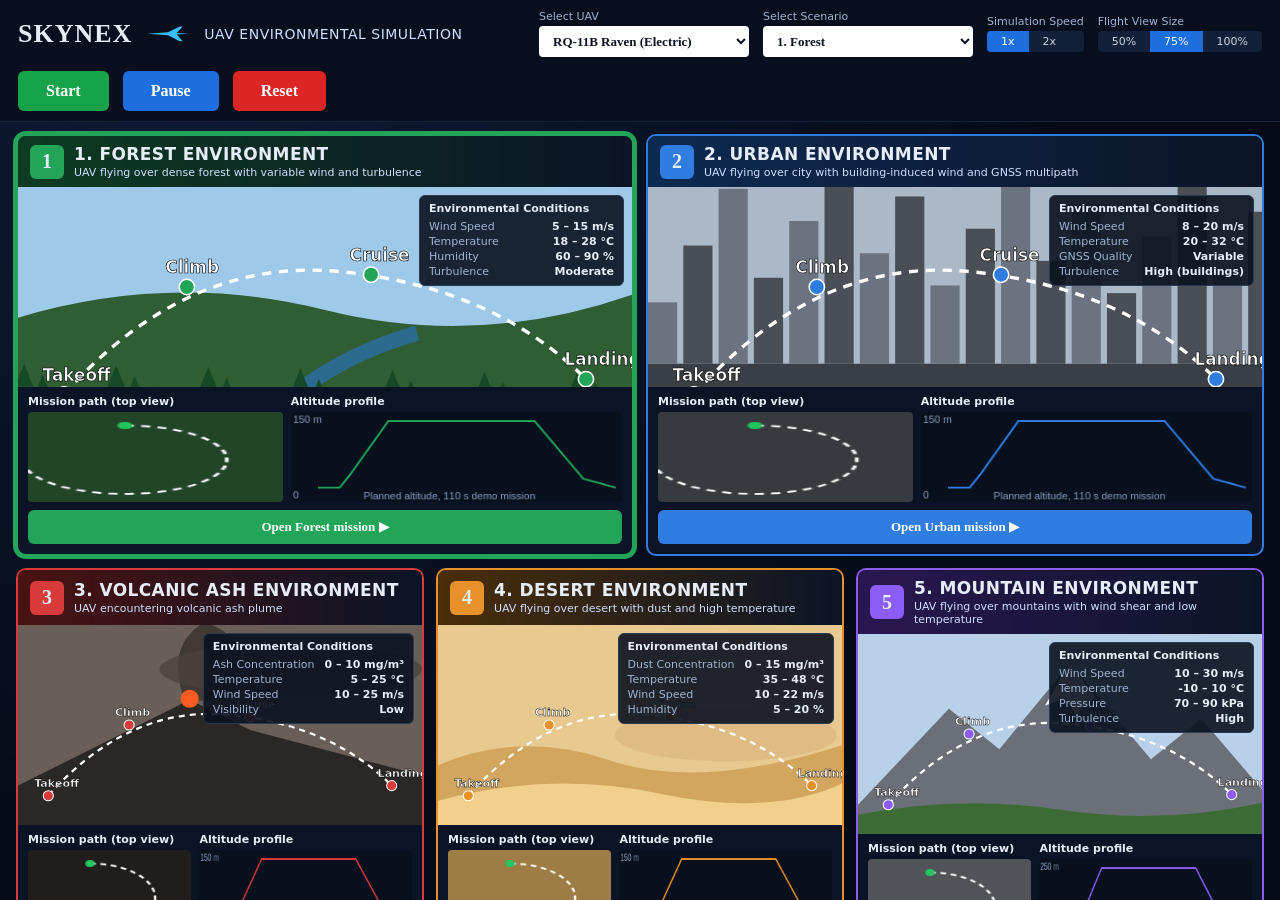
==== skynex-simulator-flightview.html @ a00cd4c3 "Add the SKYNEX UAV simulator with an offline single-file build Ship the app as a proper project (htm" ====
<!DOCTYPE html>
<html lang="en"><head><meta charset="utf-8"><title>SKYNEX 3D Simulator</title>
<meta name="viewport" content="width=device-width,initial-scale=1">
<style>
html,body{margin:0;height:100%;background:#050b17;overflow:hidden;font:12px 'Segoe UI',system-ui,sans-serif;color:#e6edf7}
canvas{display:block}
.ok{color:#4ade80}.st{color:#fbbf24}.off{color:#f87171}.scrub{cursor:ew-resize;border-bottom:1px dashed #7fd1ff;color:#fff;padding:0 2px}
.box{position:fixed;background:#0b1220f2;border:1px solid #2a3a55;border-radius:10px;padding:10px 12px;z-index:30;user-select:none}
#ctl{right:12px;top:64px;width:290px;display:none;gap:6px;align-content:start;max-height:calc(100vh - 76px);overflow:auto}#ctl.open{display:grid}
#ctl input,#ctl select,#ctl button{background:#13203a;color:#e6edf7;border:1px solid #2a3a55;border-radius:6px;padding:6px;font:inherit}
#ctl button{cursor:pointer}#ctl button.on{background:#0e7490}
.row{display:grid;grid-template-columns:1fr 1fr;gap:6px}
#man{right:314px;top:64px;width:250px;max-height:calc(100vh - 76px);overflow:auto;display:none}#man label{display:flex;justify-content:space-between;margin-top:5px}#man input[type=range]{width:100%}
#app{display:grid;grid-template-rows:56px minmax(0,1fr);height:100vh}
header{display:flex;align-items:center;gap:16px;padding:0 16px;background:#070f1f;border-bottom:1px solid #16243f}
.logo{font:700 26px 'Segoe UI';letter-spacing:1px}.ttl{color:#cfe0ff;font-size:14px;letter-spacing:.5px}.sp{flex:1}
#live{display:flex;align-items:center;gap:6px;color:#4ade80;font-size:11px;font-weight:600}#live i{width:9px;height:9px;border-radius:50%;background:currentColor}
.hb{display:grid;gap:2px;text-align:center}.hb small{color:#9fb2d0;font-size:10px}.hb b{font-size:16px}
.seg{display:flex;border-radius:4px;overflow:hidden;background:#13203a}.seg button{border:0;background:none;color:#cbd5e1;padding:4px 14px;cursor:pointer;font:inherit}.seg button.on{background:#1d6fe0;color:#fff}
header>button{border:0;border-radius:8px;color:#fff;padding:10px 20px;font:600 15px inherit;cursor:pointer}.pause{background:#dc2626}.pause.res{background:#16a34a}.rst{background:#2a3347}
#main{display:grid;grid-template-columns:268px minmax(0,1fr);gap:10px;padding:10px;min-height:0}
.p{background:#0b1426;border:1px solid #1b2a45;border-radius:8px;padding:10px;min-height:0}.p h3{margin:0 0 8px;font-size:12px;letter-spacing:.5px}.p h3 small{color:#9fb2d0;font-weight:400}
#left{display:grid;grid-template-rows:auto auto minmax(0,1fr);gap:10px;min-height:0}
#aimg{height:104px;display:grid;place-items:center;background:linear-gradient(#2c5688,#10223d);border-radius:6px}#aname{margin:8px 0 0;font-size:18px}#atype{color:#9fb2d0;margin-bottom:6px}
.sr,.er{display:flex;justify-content:space-between;padding:3px 0}.sr span,.er span:nth-child(2){color:#b6c4dc}.er{gap:8px}.er span:first-child{width:20px}.er span:nth-child(2){flex:1}
.evp{overflow:auto}.evr{display:grid;grid-template-columns:14px 42px 1fr;gap:6px;align-items:center;padding:3px 4px;border-radius:4px;color:#9fb2d0}.evr i{width:10px;height:10px;border-radius:50%;background:#475569}
.evr.done{color:#e6edf7}.evr.done i{background:#22c55e}.evr.cur{background:#7f1d1d;color:#fff}.evr.cur i{background:#ef4444}
#centre{display:grid;grid-template-rows:auto minmax(150px,1fr) clamp(112px,17vh,150px) clamp(120px,20vh,185px);gap:8px;min-height:0}
#banner{display:flex;align-items:center;gap:14px;padding:6px 12px}#sicon{font-size:30px;background:#12351f;border-radius:6px;padding:4px 10px}.sd{display:grid;min-width:280px;max-width:360px}.sd b{font-size:16px}.sd small{color:#b6c4dc}
#steps{flex:1;display:flex;position:relative}#steps::before{content:'';position:absolute;left:8%;right:8%;top:25px;height:2px;background:#334155}
.stp{flex:1;text-align:center;position:relative;color:#cbd5e1}.stp i{display:block;margin:6px auto 0;width:14px;height:14px;border-radius:50%;background:#e2e8f0;border:2px solid #0b1426;position:relative}.stp.done i{background:#22c55e}.stp.cur{color:#ff6b6b}.stp.cur i{background:#ef4444}
#view{position:relative;border:1px solid #1b2a45;border-radius:8px;overflow:hidden;min-height:0;background:#0b1220}
#tel{position:absolute;left:10px;top:10px;background:#0b1426cc;border:1px solid #2a3a55;border-radius:6px;padding:8px 12px;z-index:2;min-width:230px}#tel div{display:flex;justify-content:space-between;gap:20px;padding:1px 0}#tel span{color:#b6c4dc}
#cmp{position:absolute;right:176px;top:12px;width:104px;height:104px;z-index:2;pointer-events:none}
#dial{position:absolute;inset:0;border:2px solid #cbd5e1;border-radius:50%;background:#0b1426aa;font-weight:700}#dial span{position:absolute;font-size:11px}.n{top:2px;left:48%}.s{bottom:2px;left:48%}.e{right:5px;top:44%}.w{left:5px;top:44%}
#cpl{position:absolute;left:34px;top:34px;width:36px;height:36px}
#mm{position:absolute;right:10px;top:12px;width:150px;height:190px;border:1px solid #2a3a55;border-radius:6px;z-index:2;pointer-events:none}
#camb{position:absolute;right:10px;bottom:10px;display:flex;gap:4px;z-index:2}#camb button{background:#0b1426cc;border:1px solid #2a3a55;color:#cbd5e1;border-radius:6px;padding:4px 10px;cursor:pointer}#camb button.on{background:#1d6fe0;color:#fff}
#fl{position:absolute;left:10px;bottom:10px;z-index:2;background:#0b1426cc;border:1px solid #2a3a55;border-radius:6px;padding:6px 10px;max-width:300px;line-height:1.5}
#warn,#stale{position:absolute;left:50%;transform:translateX(-50%);padding:7px 18px;border-radius:8px;font-weight:700;display:none;z-index:3}#warn{top:10px;background:#b91c1c}#stale{top:48px;background:#b45309}
#tstrip{display:grid;grid-template-columns:repeat(7,1fr);grid-auto-rows:minmax(96px,1fr);gap:8px;min-height:0}
.tc{background:#0b1426;border:1px solid #1b2a45;border-radius:8px;padding:6px 8px;display:grid;grid-template-rows:auto auto minmax(0,1fr);min-height:0}.th{display:flex;gap:6px;align-items:center}.th small{color:#b6c4dc}.tc b{font-size:19px}.tc canvas{width:100%;height:100%;min-height:0}
#bot{display:grid;grid-template-columns:minmax(0,1fr) 300px;gap:8px;min-height:0}#bot .p{display:grid;grid-template-rows:auto minmax(0,1fr)}#sv,#cvTop{width:100%;height:100%;border-radius:4px;min-height:0}

#lobby{position:fixed;inset:0;z-index:60;background:radial-gradient(circle at 15% 0,#0d1b36,#050b17 62%);overflow:auto;display:none}#lobby.show{display:block}
#lh{display:flex;align-items:center;gap:14px;padding:10px 18px;background:#070f1f;border-bottom:1px solid #16243f;position:sticky;top:0;z-index:3;flex-wrap:wrap}
#lh label{display:grid;gap:3px;color:#9fb2d0;font-size:11px}#lh select{background:#fff;color:#0b1220;border:0;border-radius:4px;padding:7px 10px;font:600 13px 'Segoe UI';min-width:210px}
#lh .act{border:0;border-radius:6px;color:#fff;padding:11px 28px;font:700 16px 'Segoe UI';cursor:pointer}.g{background:#16a34a}.b{background:#1d6fe0}.r{background:#dc2626}
#grid{display:grid;grid-template-columns:repeat(6,1fr);gap:12px;padding:12px 16px}
.cd{grid-column:span 2;border:2px solid var(--c);border-radius:10px;background:#0b1426;overflow:hidden;display:grid;grid-template-rows:auto 200px auto auto;cursor:pointer;transition:transform .15s,box-shadow .15s}
.cd:nth-child(-n+2){grid-column:span 3}.cd:hover{transform:translateY(-2px);box-shadow:0 0 20px var(--c)}.cd.sel{box-shadow:0 0 0 3px var(--c)}
.ch{display:flex;gap:10px;align-items:center;padding:8px 12px;background:linear-gradient(90deg,var(--c2),#0b1426)}.cn{font:700 20px 'Segoe UI';background:var(--c);border-radius:6px;min-width:34px;height:34px;display:grid;place-items:center}
.ch b{font-size:17px;letter-spacing:.4px}.ch small{display:block;color:#cfe0ff;font-size:11px;margin-top:2px}
.ca{position:relative;overflow:hidden}.ca svg{width:100%;height:100%;display:block}
.cc{position:absolute;right:8px;top:8px;background:#0b1220e6;border:1px solid #2a3a55;border-radius:6px;padding:6px 9px;font-size:11px;min-width:185px}.cc h4{margin:0 0 4px;font-size:11px}.cc div{display:flex;justify-content:space-between;gap:10px;padding:1px 0}.cc span{color:#9fb2d0}
.cb{display:grid;grid-template-columns:1fr 1.3fr;gap:8px;padding:8px 10px}.cb h5{margin:0 0 4px;font-size:11px}.cb canvas{width:100%;height:90px;background:#08101e;border-radius:4px;display:block}
.open{margin:0 10px 10px;border:0;border-radius:6px;color:#fff;background:var(--c);padding:9px;font:700 13px 'Segoe UI';cursor:pointer}
@media(max-width:900px){#grid{grid-template-columns:1fr}.cd,.cd:nth-child(-n+2){grid-column:auto}}

/* flight view size: 50% / 75% = that share of the screen height (page scrolls for the rest); 100% = the flight view fills the whole screen under the header */
body.vs50{--vh:50vh}body.vs75{--vh:75vh}
body.vs50 #centre,body.vs75 #centre{grid-template-rows:auto var(--vh) clamp(112px,17vh,150px) clamp(120px,20vh,185px);overflow-y:auto;overflow-x:hidden}
body.vs100 #view{position:fixed;left:0;right:0;top:56px;bottom:0;z-index:25;border-radius:0;border:0}

/* narrower laptops / tablets: stack the columns instead of squeezing them */
@media(max-width:1180px){
 #main{grid-template-columns:1fr;overflow-y:auto}
 #left{grid-template-columns:1fr 1fr;grid-template-rows:auto auto}
 #left .evp{grid-column:span 2;max-height:170px}
 #bot{grid-template-columns:1fr}
}
@media(max-width:1000px){
 header{gap:8px;padding:0 8px}
 .ttl{display:none}
 header>button{padding:8px 12px;font-size:13px}
 .hb b{font-size:14px}.hb small{display:none}
 #tstrip{grid-template-columns:repeat(auto-fit,minmax(132px,1fr))}
 #camb{gap:3px}
 #tel{font-size:11px;min-width:190px}
 #mm{width:110px;height:140px}
 #cmp{right:132px;width:84px;height:84px}#cpl{left:24px;top:24px;width:32px;height:32px}
}
@media(max-width:720px){
 #left{grid-template-columns:1fr}#left .evp{grid-column:auto}
 #banner{flex-wrap:wrap}#steps{order:3;flex-basis:100%}
}

</style></head><body>
<div id="app">
<header>
 <div class="logo">SKYNEX</div>
 <svg viewBox="0 0 60 24" width="50"><path d="M2 12L30 10L46 2L50 2L42 11L58 12L42 13L50 22L46 22L30 14Z" fill="#38bdf8"/></svg>
 <div class="ttl">UAV ENVIRONMENTAL MISSION SIMULATOR</div><div class="sp"></div>
 <div id="live"><i></i><span id="livet">DEMO SIMULATION</span></div>
 <div class="hb"><small>Mission Time</small><b id="mtime">00:00:00</b></div>
 <div class="hb"><small>Simulation Speed</small><div class="seg"><button id="sp1" class="on">1x</button><button id="sp2">2x</button></div></div>
 <div class="hb"><small>Flight View Size</small><div class="seg"><button data-vs="50">50%</button><button data-vs="75">75%</button><button data-vs="100">100%</button></div></div><button id="bFull" class="rst" title="Browser full screen" aria-label="Browser full screen">⛶</button><button id="bLobby" class="rst" title="Back to the scenario lobby">◀ Scenarios</button><button id="bPause" class="pause" aria-label="Pause simulation">⏸ Pause</button><button id="bReset" class="rst" aria-label="Reset simulation">⟳ Reset</button><button id="bGear" class="rst" title="Data source, manual control, terrain loaders" aria-label="Options">⚙</button>
</header>
<div id="main">
 <aside id="left">
  <div class="p"><div id="aimg"></div><h2 id="aname"></h2><div id="atype"></div><div id="aspec"></div></div>
  <div class="p"><h3>ENVIRONMENTAL CONDITIONS</h3><div id="env"></div></div>
  <div class="p evp"><h3>MISSION EVENTS</h3><div id="evl"></div></div>
 </aside>
 <section id="centre">
  <div id="banner" class="p"><div id="sicon"></div><div class="sd"><b id="sname"></b><small id="sdesc"></small></div><div id="steps"></div></div>
  <div id="view">
   <div id="tel"></div>
   <div id="cmp"><div id="dial"><span class="n">N</span><span class="e">E</span><span class="s">S</span><span class="w">W</span></div><svg id="cpl" viewBox="0 0 20 20"><path d="M10 2L15 17L10 14L5 17Z" fill="#fff"/></svg></div>
   <canvas id="mm" width="150" height="190"></canvas>
   <div id="camb"><button data-cam="chase" class="on">Chase</button><button data-cam="fpv">FPV</button><button data-cam="top">Top</button><button data-cam="free">Free</button></div>
   <div id="fl"></div><div id="warn"></div><div id="stale">STALE DATA — holding last known state</div>
  </div>
  <div id="tstrip"></div>
  <div id="bot"><div class="p"><h3>ENVIRONMENT VIEW <small>(Side View)</small></h3><canvas id="sv" width="900" height="200"></canvas></div>
   <div class="p"><h3>CAMERA VIEW <small>(Top View)</small></h3><canvas id="cvTop" width="320" height="180"></canvas></div></div>
 </section>
</div></div>
<div id="lobby"><div id="lh"><div class="logo">SKYNEX</div><svg viewBox="0 0 60 24" width="44"><path d="M2 12L30 10L46 2L50 2L42 11L58 12L42 13L50 22L46 22L30 14Z" fill="#38bdf8"/></svg><div class="ttl">UAV ENVIRONMENTAL SIMULATION</div><div class="sp"></div>
<label>Select UAV<select id="lac"><option value="EAGLE_EYE_MINI">Eagle Eye Mini (Petrol)</option><option value="RQ11B" selected>RQ-11B Raven (Electric)</option></select></label><label>Select Scenario<select id="lsc"></select></label>
<label>Simulation Speed<div class="seg"><button id="lsp1" class="on">1x</button><button id="lsp2">2x</button></div></label><label>Flight View Size<div class="seg"><button data-vs="50">50%</button><button data-vs="75">75%</button><button data-vs="100">100%</button></div></label><button class="act g" id="lStart">Start</button><button class="act b" id="lPause">Pause</button><button class="act r" id="lReset">Reset</button></div><div id="grid"></div></div>
<div id="ctl" class="box">
 <b>SKYNEX 3D · Laptop 2</b>
 <input id="url" value="ws://192.168.1.10:8000/ws/3d-simulator" spellcheck="false">
 <div class="row"><button id="bLive">Connect live</button><button id="bDemo" class="on">Demo mode</button></div>
 <button id="bMan">Manual control (sliders + drag)</button>
 <div class="row"><select id="ac"><option value="EAGLE_EYE_MINI">Eagle Eye Mini</option><option value="RQ11B">RQ-11B Raven</option></select>
 <select id="sc"><option>FOREST</option><option>URBAN</option><option>ASH</option><option>DESERT</option><option>MOUNTAIN</option></select></div>
 <input id="tok" placeholder="auth token (optional, sent as ?token=)">
 <button id="bRec">Replay last mission</button>
 <div class="row"><select id="spd"><option value="0.5">0.5x</option><option value="1" selected>1x</option><option value="2">2x</option><option value="4">4x</option></select><input id="glb" type="file" accept=".glb" title="Load a .glb for the current aircraft"></div>
 <div class="row"><select id="wx"><option>CLEAR</option><option>CLOUDY</option><option>RAIN</option><option>FOG</option><option>DUST</option></select><input id="tod" type="range" min="5" max="19" step=".25" value="11" title="Time of day (sun position)"></div>
 <select id="ql" title="Render quality (terrain detail + vegetation density); auto-lowers if FPS is poor"><option>HIGH</option><option>MED</option><option>LOW</option></select>
 <input id="ll" value="12.97,77.59" title="lat,lon used for real data when no live origin exists">
 <div class="row"><button id="bDEM">Real terrain (DEM)</button><button id="bOSM">OSM buildings/roads</button></div><button id="bSat">Satellite imagery</button>
 <small id="dsrc"></small>
 <input id="tif" type="file" accept=".tif,.tiff" title="GeoTIFF DEM in EPSG:4326 (lat/lon) covering the aircraft origin">
 <div class="row"><input id="hm" type="file" accept="image/*" title="Grayscale DEM heightmap covering 8x8 km"><input id="hmA" type="number" value="600" title="Elevation of white pixels (m)"></div>
 <small style="color:#8aa0c0">Selectors drive demo mode only; live frames decide aircraft and scenario. GLB: forward = -Z, name the propeller node "prop". Wheel = zoom. Drag any panel by its background to move it. Manual + Top camera: drag the aircraft on the map. Drop a .glb anywhere to load a model.</small>
</div>
<div id="man" class="box"></div>
<script>
/**
 * @license
 * Copyright 2010-2021 Three.js Authors
 * SPDX-License-Identifier: MIT
 */
!function(t,e){"object"==typeof exports&&"undefined"!=typeof module?e(exports):"function"==typeof define&&define.amd?define(["exports"],e):e((t="undefined"!=typeof globalThis?globalThis:t||self).THREE={})}(this,(function(t){"use strict";const e="128",n=100,i=300,r=301,s=302,a=303,o=304,l=306,c=307,h=1e3,u=1001,d=1002,p=1003,m=1004,f=1005,g=1006,v=1007,y=1008,x=1009,_=1012,w=1014,b=1015,M=1016,S=1020,T=1022,E=1023,A=1026,L=1027,R=33776,C=33777,P=33778,D=33779,I=35840,N=35841,B=35842,z=35843,F=37492,O=37496,H=2300,G=2301,U=2302,k=2400,V=2401,W=2402,j=2500,q=2501,X=3e3,Y=3001,Z=3007,J=3002,Q=3004,K=3005,$=3006,tt=7680,et=35044,nt=35048,it="300 es";class rt{addEventListener(t,e){void 0===this._listeners&&(this._listeners={});const n=this._listeners;void 0===n[t]&&(n[t]=[]),-1===n[t].indexOf(e)&&n[t].push(e)}hasEventListener(t,e){if(void 0===this._listeners)return!1;const n=this._listeners;return void 0!==n[t]&&-1!==n[t].indexOf(e)}removeEventListener(t,e){if(void 0===this._listeners)return;const n=this._listeners[t];if(void 0!==n){const t=n.indexOf(e);-1!==t&&n.splice(t,1)}}dispatchEvent(t){if(void 0===this._listeners)return;const e=this._listeners[t.type];if(void 0!==e){t.target=this;const n=e.slice(0);for(let e=0,i=n.length;e<i;e++)n[e].call(this,t);t.target=null}}}const st=[];for(let t=0;t<256;t++)st[t]=(t<16?"0":"")+t.toString(16);let at=1234567;const ot=Math.PI/180,lt=180/Math.PI;function ct(){const t=4294967295*Math.random()|0,e=4294967295*Math.random()|0,n=4294967295*Math.random()|0,i=4294967295*Math.random()|0;return(st[255&t]+st[t>>8&255]+st[t>>16&255]+st[t>>24&255]+"-"+st[255&e]+st[e>>8&255]+"-"+st[e>>16&15|64]+st[e>>24&255]+"-"+st[63&n|128]+st[n>>8&255]+"-"+st[n>>16&255]+st[n>>24&255]+st[255&i]+st[i>>8&255]+st[i>>16&255]+st[i>>24&255]).toUpperCase()}function ht(t,e,n){return Math.max(e,Math.min(n,t))}function ut(t,e){return(t%e+e)%e}function dt(t,e,n){return(1-n)*t+n*e}function pt(t){return 0==(t&t-1)&&0!==t}function mt(t){return Math.pow(2,Math.ceil(Math.log(t)/Math.LN2))}function ft(t){return Math.pow(2,Math.floor(Math.log(t)/Math.LN2))}var gt=Object.freeze({__proto__:null,DEG2RAD:ot,RAD2DEG:lt,generateUUID:ct,clamp:ht,euclideanModulo:ut,mapLinear:function(t,e,n,i,r){return i+(t-e)*(r-i)/(n-e)},inverseLerp:function(t,e,n){return t!==e?(n-t)/(e-t):0},lerp:dt,damp:function(t,e,n,i){return dt(t,e,1-Math.exp(-n*i))},pingpong:function(t,e=1){return e-Math.abs(ut(t,2*e)-e)},smoothstep:function(t,e,n){return t<=e?0:t>=n?1:(t=(t-e)/(n-e))*t*(3-2*t)},smootherstep:function(t,e,n){return t<=e?0:t>=n?1:(t=(t-e)/(n-e))*t*t*(t*(6*t-15)+10)},randInt:function(t,e){return t+Math.floor(Math.random()*(e-t+1))},randFloat:function(t,e){return t+Math.random()*(e-t)},randFloatSpread:function(t){return t*(.5-Math.random())},seededRandom:function(t){return void 0!==t&&(at=t%2147483647),at=16807*at%2147483647,(at-1)/2147483646},degToRad:function(t){return t*ot},radToDeg:function(t){return t*lt},isPowerOfTwo:pt,ceilPowerOfTwo:mt,floorPowerOfTwo:ft,setQuaternionFromProperEuler:function(t,e,n,i,r){const s=Math.cos,a=Math.sin,o=s(n/2),l=a(n/2),c=s((e+i)/2),h=a((e+i)/2),u=s((e-i)/2),d=a((e-i)/2),p=s((i-e)/2),m=a((i-e)/2);switch(r){case"XYX":t.set(o*h,l*u,l*d,o*c);break;case"YZY":t.set(l*d,o*h,l*u,o*c);break;case"ZXZ":t.set(l*u,l*d,o*h,o*c);break;case"XZX":t.set(o*h,l*m,l*p,o*c);break;case"YXY":t.set(l*p,o*h,l*m,o*c);break;case"ZYZ":t.set(l*m,l*p,o*h,o*c);break;default:console.warn("THREE.MathUtils: .setQuaternionFromProperEuler() encountered an unknown order: "+r)}}});class vt{constructor(t=0,e=0){this.x=t,this.y=e}get width(){return this.x}set width(t){this.x=t}get height(){return this.y}set height(t){this.y=t}set(t,e){return this.x=t,this.y=e,this}setScalar(t){return this.x=t,this.y=t,this}setX(t){return this.x=t,this}setY(t){return this.y=t,this}setComponent(t,e){switch(t){case 0:this.x=e;break;case 1:this.y=e;break;default:throw new Error("index is out of range: "+t)}return this}getComponent(t){switch(t){case 0:return this.x;case 1:return this.y;default:throw new Error("index is out of range: "+t)}}clone(){return new this.constructor(this.x,this.y)}copy(t){return this.x=t.x,this.y=t.y,this}add(t,e){return void 0!==e?(console.warn("THREE.Vector2: .add() now only accepts one argument. Use .addVectors( a, b ) instead."),this.addVectors(t,e)):(this.x+=t.x,this.y+=t.y,this)}addScalar(t){return this.x+=t,this.y+=t,this}addVectors(t,e){return this.x=t.x+e.x,this.y=t.y+e.y,this}addScaledVector(t,e){return this.x+=t.x*e,this.y+=t.y*e,this}sub(t,e){return void 0!==e?(console.warn("THREE.Vector2: .sub() now only accepts one argument. Use .subVectors( a, b ) instead."),this.subVectors(t,e)):(this.x-=t.x,this.y-=t.y,this)}subScalar(t){return this.x-=t,this.y-=t,this}subVectors(t,e){return this.x=t.x-e.x,this.y=t.y-e.y,this}multiply(t){return this.x*=t.x,this.y*=t.y,this}multiplyScalar(t){return this.x*=t,this.y*=t,this}divide(t){return this.x/=t.x,this.y/=t.y,this}divideScalar(t){return this.multiplyScalar(1/t)}applyMatrix3(t){const e=this.x,n=this.y,i=t.elements;return this.x=i[0]*e+i[3]*n+i[6],this.y=i[1]*e+i[4]*n+i[7],this}min(t){return this.x=Math.min(this.x,t.x),this.y=Math.min(this.y,t.y),this}max(t){return this.x=Math.max(this.x,t.x),this.y=Math.max(this.y,t.y),this}clamp(t,e){return this.x=Math.max(t.x,Math.min(e.x,this.x)),this.y=Math.max(t.y,Math.min(e.y,this.y)),this}clampScalar(t,e){return this.x=Math.max(t,Math.min(e,this.x)),this.y=Math.max(t,Math.min(e,this.y)),this}clampLength(t,e){const n=this.length();return this.divideScalar(n||1).multiplyScalar(Math.max(t,Math.min(e,n)))}floor(){return this.x=Math.floor(this.x),this.y=Math.floor(this.y),this}ceil(){return this.x=Math.ceil(this.x),this.y=Math.ceil(this.y),this}round(){return this.x=Math.round(this.x),this.y=Math.round(this.y),this}roundToZero(){return this.x=this.x<0?Math.ceil(this.x):Math.floor(this.x),this.y=this.y<0?Math.ceil(this.y):Math.floor(this.y),this}negate(){return this.x=-this.x,this.y=-this.y,this}dot(t){return this.x*t.x+this.y*t.y}cross(t){return this.x*t.y-this.y*t.x}lengthSq(){return this.x*this.x+this.y*this.y}length(){return Math.sqrt(this.x*this.x+this.y*this.y)}manhattanLength(){return Math.abs(this.x)+Math.abs(this.y)}normalize(){return this.divideScalar(this.length()||1)}angle(){return Math.atan2(-this.y,-this.x)+Math.PI}distanceTo(t){return Math.sqrt(this.distanceToSquared(t))}distanceToSquared(t){const e=this.x-t.x,n=this.y-t.y;return e*e+n*n}manhattanDistanceTo(t){return Math.abs(this.x-t.x)+Math.abs(this.y-t.y)}setLength(t){return this.normalize().multiplyScalar(t)}lerp(t,e){return this.x+=(t.x-this.x)*e,this.y+=(t.y-this.y)*e,this}lerpVectors(t,e,n){return this.x=t.x+(e.x-t.x)*n,this.y=t.y+(e.y-t.y)*n,this}equals(t){return t.x===this.x&&t.y===this.y}fromArray(t,e=0){return this.x=t[e],this.y=t[e+1],this}toArray(t=[],e=0){return t[e]=this.x,t[e+1]=this.y,t}fromBufferAttribute(t,e,n){return void 0!==n&&console.warn("THREE.Vector2: offset has been removed from .fromBufferAttribute()."),this.x=t.getX(e),this.y=t.getY(e),this}rotateAround(t,e){const n=Math.cos(e),i=Math.sin(e),r=this.x-t.x,s=this.y-t.y;return this.x=r*n-s*i+t.x,this.y=r*i+s*n+t.y,this}random(){return this.x=Math.random(),this.y=Math.random(),this}}vt.prototype.isVector2=!0;class yt{constructor(){this.elements=[1,0,0,0,1,0,0,0,1],arguments.length>0&&console.error("THREE.Matrix3: the constructor no longer reads arguments. use .set() instead.")}set(t,e,n,i,r,s,a,o,l){const c=this.elements;return c[0]=t,c[1]=i,c[2]=a,c[3]=e,c[4]=r,c[5]=o,c[6]=n,c[7]=s,c[8]=l,this}identity(){return this.set(1,0,0,0,1,0,0,0,1),this}copy(t){const e=this.elements,n=t.elements;return e[0]=n[0],e[1]=n[1],e[2]=n[2],e[3]=n[3],e[4]=n[4],e[5]=n[5],e[6]=n[6],e[7]=n[7],e[8]=n[8],this}extractBasis(t,e,n){return t.setFromMatrix3Column(this,0),e.setFromMatrix3Column(this,1),n.setFromMatrix3Column(this,2),this}setFromMatrix4(t){const e=t.elements;return this.set(e[0],e[4],e[8],e[1],e[5],e[9],e[2],e[6],e[10]),this}multiply(t){return this.multiplyMatrices(this,t)}premultiply(t){return this.multiplyMatrices(t,this)}multiplyMatrices(t,e){const n=t.elements,i=e.elements,r=this.elements,s=n[0],a=n[3],o=n[6],l=n[1],c=n[4],h=n[7],u=n[2],d=n[5],p=n[8],m=i[0],f=i[3],g=i[6],v=i[1],y=i[4],x=i[7],_=i[2],w=i[5],b=i[8];return r[0]=s*m+a*v+o*_,r[3]=s*f+a*y+o*w,r[6]=s*g+a*x+o*b,r[1]=l*m+c*v+h*_,r[4]=l*f+c*y+h*w,r[7]=l*g+c*x+h*b,r[2]=u*m+d*v+p*_,r[5]=u*f+d*y+p*w,r[8]=u*g+d*x+p*b,this}multiplyScalar(t){const e=this.elements;return e[0]*=t,e[3]*=t,e[6]*=t,e[1]*=t,e[4]*=t,e[7]*=t,e[2]*=t,e[5]*=t,e[8]*=t,this}determinant(){const t=this.elements,e=t[0],n=t[1],i=t[2],r=t[3],s=t[4],a=t[5],o=t[6],l=t[7],c=t[8];return e*s*c-e*a*l-n*r*c+n*a*o+i*r*l-i*s*o}invert(){const t=this.elements,e=t[0],n=t[1],i=t[2],r=t[3],s=t[4],a=t[5],o=t[6],l=t[7],c=t[8],h=c*s-a*l,u=a*o-c*r,d=l*r-s*o,p=e*h+n*u+i*d;if(0===p)return this.set(0,0,0,0,0,0,0,0,0);const m=1/p;return t[0]=h*m,t[1]=(i*l-c*n)*m,t[2]=(a*n-i*s)*m,t[3]=u*m,t[4]=(c*e-i*o)*m,t[5]=(i*r-a*e)*m,t[6]=d*m,t[7]=(n*o-l*e)*m,t[8]=(s*e-n*r)*m,this}transpose(){let t;const e=this.elements;return t=e[1],e[1]=e[3],e[3]=t,t=e[2],e[2]=e[6],e[6]=t,t=e[5],e[5]=e[7],e[7]=t,this}getNormalMatrix(t){return this.setFromMatrix4(t).invert().transpose()}transposeIntoArray(t){const e=this.elements;return t[0]=e[0],t[1]=e[3],t[2]=e[6],t[3]=e[1],t[4]=e[4],t[5]=e[7],t[6]=e[2],t[7]=e[5],t[8]=e[8],this}setUvTransform(t,e,n,i,r,s,a){const o=Math.cos(r),l=Math.sin(r);return this.set(n*o,n*l,-n*(o*s+l*a)+s+t,-i*l,i*o,-i*(-l*s+o*a)+a+e,0,0,1),this}scale(t,e){const n=this.elements;return n[0]*=t,n[3]*=t,n[6]*=t,n[1]*=e,n[4]*=e,n[7]*=e,this}rotate(t){const e=Math.cos(t),n=Math.sin(t),i=this.elements,r=i[0],s=i[3],a=i[6],o=i[1],l=i[4],c=i[7];return i[0]=e*r+n*o,i[3]=e*s+n*l,i[6]=e*a+n*c,i[1]=-n*r+e*o,i[4]=-n*s+e*l,i[7]=-n*a+e*c,this}translate(t,e){const n=this.elements;return n[0]+=t*n[2],n[3]+=t*n[5],n[6]+=t*n[8],n[1]+=e*n[2],n[4]+=e*n[5],n[7]+=e*n[8],this}equals(t){const e=this.elements,n=t.elements;for(let t=0;t<9;t++)if(e[t]!==n[t])return!1;return!0}fromArray(t,e=0){for(let n=0;n<9;n++)this.elements[n]=t[n+e];return this}toArray(t=[],e=0){const n=this.elements;return t[e]=n[0],t[e+1]=n[1],t[e+2]=n[2],t[e+3]=n[3],t[e+4]=n[4],t[e+5]=n[5],t[e+6]=n[6],t[e+7]=n[7],t[e+8]=n[8],t}clone(){return(new this.constructor).fromArray(this.elements)}}let xt;yt.prototype.isMatrix3=!0;class _t{static getDataURL(t){if(/^data:/i.test(t.src))return t.src;if("undefined"==typeof HTMLCanvasElement)return t.src;let e;if(t instanceof HTMLCanvasElement)e=t;else{void 0===xt&&(xt=document.createElementNS("http://www.w3.org/1999/xhtml","canvas")),xt.width=t.width,xt.height=t.height;const n=xt.getContext("2d");t instanceof ImageData?n.putImageData(t,0,0):n.drawImage(t,0,0,t.width,t.height),e=xt}return e.width>2048||e.height>2048?(console.warn("THREE.ImageUtils.getDataURL: Image converted to jpg for performance reasons",t),e.toDataURL("image/jpeg",.6)):e.toDataURL("image/png")}}let wt=0;class bt extends rt{constructor(t=bt.DEFAULT_IMAGE,e=bt.DEFAULT_MAPPING,n=1001,i=1001,r=1006,s=1008,a=1023,o=1009,l=1,c=3e3){super(),Object.defineProperty(this,"id",{value:wt++}),this.uuid=ct(),this.name="",this.image=t,this.mipmaps=[],this.mapping=e,this.wrapS=n,this.wrapT=i,this.magFilter=r,this.minFilter=s,this.anisotropy=l,this.format=a,this.internalFormat=null,this.type=o,this.offset=new vt(0,0),this.repeat=new vt(1,1),this.center=new vt(0,0),this.rotation=0,this.matrixAutoUpdate=!0,this.matrix=new yt,this.generateMipmaps=!0,this.premultiplyAlpha=!1,this.flipY=!0,this.unpackAlignment=4,this.encoding=c,this.version=0,this.onUpdate=null}updateMatrix(){this.matrix.setUvTransform(this.offset.x,this.offset.y,this.repeat.x,this.repeat.y,this.rotation,this.center.x,this.center.y)}clone(){return(new this.constructor).copy(this)}copy(t){return this.name=t.name,this.image=t.image,this.mipmaps=t.mipmaps.slice(0),this.mapping=t.mapping,this.wrapS=t.wrapS,this.wrapT=t.wrapT,this.magFilter=t.magFilter,this.minFilter=t.minFilter,this.anisotropy=t.anisotropy,this.format=t.format,this.internalFormat=t.internalFormat,this.type=t.type,this.offset.copy(t.offset),this.repeat.copy(t.repeat),this.center.copy(t.center),this.rotation=t.rotation,this.matrixAutoUpdate=t.matrixAutoUpdate,this.matrix.copy(t.matrix),this.generateMipmaps=t.generateMipmaps,this.premultiplyAlpha=t.premultiplyAlpha,this.flipY=t.flipY,this.unpackAlignment=t.unpackAlignment,this.encoding=t.encoding,this}toJSON(t){const e=void 0===t||"string"==typeof t;if(!e&&void 0!==t.textures[this.uuid])return t.textures[this.uuid];const n={metadata:{version:4.5,type:"Texture",generator:"Texture.toJSON"},uuid:this.uuid,name:this.name,mapping:this.mapping,repeat:[this.repeat.x,this.repeat.y],offset:[this.offset.x,this.offset.y],center:[this.center.x,this.center.y],rotation:this.rotation,wrap:[this.wrapS,this.wrapT],format:this.format,type:this.type,encoding:this.encoding,minFilter:this.minFilter,magFilter:this.magFilter,anisotropy:this.anisotropy,flipY:this.flipY,premultiplyAlpha:this.premultiplyAlpha,unpackAlignment:this.unpackAlignment};if(void 0!==this.image){const i=this.image;if(void 0===i.uuid&&(i.uuid=ct()),!e&&void 0===t.images[i.uuid]){let e;if(Array.isArray(i)){e=[];for(let t=0,n=i.length;t<n;t++)i[t].isDataTexture?e.push(Mt(i[t].image)):e.push(Mt(i[t]))}else e=Mt(i);t.images[i.uuid]={uuid:i.uuid,url:e}}n.image=i.uuid}return e||(t.textures[this.uuid]=n),n}dispose(){this.dispatchEvent({type:"dispose"})}transformUv(t){if(this.mapping!==i)return t;if(t.applyMatrix3(this.matrix),t.x<0||t.x>1)switch(this.wrapS){case h:t.x=t.x-Math.floor(t.x);break;case u:t.x=t.x<0?0:1;break;case d:1===Math.abs(Math.floor(t.x)%2)?t.x=Math.ceil(t.x)-t.x:t.x=t.x-Math.floor(t.x)}if(t.y<0||t.y>1)switch(this.wrapT){case h:t.y=t.y-Math.floor(t.y);break;case u:t.y=t.y<0?0:1;break;case d:1===Math.abs(Math.floor(t.y)%2)?t.y=Math.ceil(t.y)-t.y:t.y=t.y-Math.floor(t.y)}return this.flipY&&(t.y=1-t.y),t}set needsUpdate(t){!0===t&&this.version++}}function Mt(t){return"undefined"!=typeof HTMLImageElement&&t instanceof HTMLImageElement||"undefined"!=typeof HTMLCanvasElement&&t instanceof HTMLCanvasElement||"undefined"!=typeof ImageBitmap&&t instanceof ImageBitmap?_t.getDataURL(t):t.data?{data:Array.prototype.slice.call(t.data),width:t.width,height:t.height,type:t.data.constructor.name}:(console.warn("THREE.Texture: Unable to serialize Texture."),{})}bt.DEFAULT_IMAGE=void 0,bt.DEFAULT_MAPPING=i,bt.prototype.isTexture=!0;class St{constructor(t=0,e=0,n=0,i=1){this.x=t,this.y=e,this.z=n,this.w=i}get width(){return this.z}set width(t){this.z=t}get height(){return this.w}set height(t){this.w=t}set(t,e,n,i){return this.x=t,this.y=e,this.z=n,this.w=i,this}setScalar(t){return this.x=t,this.y=t,this.z=t,this.w=t,this}setX(t){return this.x=t,this}setY(t){return this.y=t,this}setZ(t){return this.z=t,this}setW(t){return this.w=t,this}setComponent(t,e){switch(t){case 0:this.x=e;break;case 1:this.y=e;break;case 2:this.z=e;break;case 3:this.w=e;break;default:throw new Error("index is out of range: "+t)}return this}getComponent(t){switch(t){case 0:return this.x;case 1:return this.y;case 2:return this.z;case 3:return this.w;default:throw new Error("index is out of range: "+t)}}clone(){return new this.constructor(this.x,this.y,this.z,this.w)}copy(t){return this.x=t.x,this.y=t.y,this.z=t.z,this.w=void 0!==t.w?t.w:1,this}add(t,e){return void 0!==e?(console.warn("THREE.Vector4: .add() now only accepts one argument. Use .addVectors( a, b ) instead."),this.addVectors(t,e)):(this.x+=t.x,this.y+=t.y,this.z+=t.z,this.w+=t.w,this)}addScalar(t){return this.x+=t,this.y+=t,this.z+=t,this.w+=t,this}addVectors(t,e){return this.x=t.x+e.x,this.y=t.y+e.y,this.z=t.z+e.z,this.w=t.w+e.w,this}addScaledVector(t,e){return this.x+=t.x*e,this.y+=t.y*e,this.z+=t.z*e,this.w+=t.w*e,this}sub(t,e){return void 0!==e?(console.warn("THREE.Vector4: .sub() now only accepts one argument. Use .subVectors( a, b ) instead."),this.subVectors(t,e)):(this.x-=t.x,this.y-=t.y,this.z-=t.z,this.w-=t.w,this)}subScalar(t){return this.x-=t,this.y-=t,this.z-=t,this.w-=t,this}subVectors(t,e){return this.x=t.x-e.x,this.y=t.y-e.y,this.z=t.z-e.z,this.w=t.w-e.w,this}multiply(t){return this.x*=t.x,this.y*=t.y,this.z*=t.z,this.w*=t.w,this}multiplyScalar(t){return this.x*=t,this.y*=t,this.z*=t,this.w*=t,this}applyMatrix4(t){const e=this.x,n=this.y,i=this.z,r=this.w,s=t.elements;return this.x=s[0]*e+s[4]*n+s[8]*i+s[12]*r,this.y=s[1]*e+s[5]*n+s[9]*i+s[13]*r,this.z=s[2]*e+s[6]*n+s[10]*i+s[14]*r,this.w=s[3]*e+s[7]*n+s[11]*i+s[15]*r,this}divideScalar(t){return this.multiplyScalar(1/t)}setAxisAngleFromQuaternion(t){this.w=2*Math.acos(t.w);const e=Math.sqrt(1-t.w*t.w);return e<1e-4?(this.x=1,this.y=0,this.z=0):(this.x=t.x/e,this.y=t.y/e,this.z=t.z/e),this}setAxisAngleFromRotationMatrix(t){let e,n,i,r;const s=.01,a=.1,o=t.elements,l=o[0],c=o[4],h=o[8],u=o[1],d=o[5],p=o[9],m=o[2],f=o[6],g=o[10];if(Math.abs(c-u)<s&&Math.abs(h-m)<s&&Math.abs(p-f)<s){if(Math.abs(c+u)<a&&Math.abs(h+m)<a&&Math.abs(p+f)<a&&Math.abs(l+d+g-3)<a)return this.set(1,0,0,0),this;e=Math.PI;const t=(l+1)/2,o=(d+1)/2,v=(g+1)/2,y=(c+u)/4,x=(h+m)/4,_=(p+f)/4;return t>o&&t>v?t<s?(n=0,i=.707106781,r=.707106781):(n=Math.sqrt(t),i=y/n,r=x/n):o>v?o<s?(n=.707106781,i=0,r=.707106781):(i=Math.sqrt(o),n=y/i,r=_/i):v<s?(n=.707106781,i=.707106781,r=0):(r=Math.sqrt(v),n=x/r,i=_/r),this.set(n,i,r,e),this}let v=Math.sqrt((f-p)*(f-p)+(h-m)*(h-m)+(u-c)*(u-c));return Math.abs(v)<.001&&(v=1),this.x=(f-p)/v,this.y=(h-m)/v,this.z=(u-c)/v,this.w=Math.acos((l+d+g-1)/2),this}min(t){return this.x=Math.min(this.x,t.x),this.y=Math.min(this.y,t.y),this.z=Math.min(this.z,t.z),this.w=Math.min(this.w,t.w),this}max(t){return this.x=Math.max(this.x,t.x),this.y=Math.max(this.y,t.y),this.z=Math.max(this.z,t.z),this.w=Math.max(this.w,t.w),this}clamp(t,e){return this.x=Math.max(t.x,Math.min(e.x,this.x)),this.y=Math.max(t.y,Math.min(e.y,this.y)),this.z=Math.max(t.z,Math.min(e.z,this.z)),this.w=Math.max(t.w,Math.min(e.w,this.w)),this}clampScalar(t,e){return this.x=Math.max(t,Math.min(e,this.x)),this.y=Math.max(t,Math.min(e,this.y)),this.z=Math.max(t,Math.min(e,this.z)),this.w=Math.max(t,Math.min(e,this.w)),this}clampLength(t,e){const n=this.length();return this.divideScalar(n||1).multiplyScalar(Math.max(t,Math.min(e,n)))}floor(){return this.x=Math.floor(this.x),this.y=Math.floor(this.y),this.z=Math.floor(this.z),this.w=Math.floor(this.w),this}ceil(){return this.x=Math.ceil(this.x),this.y=Math.ceil(this.y),this.z=Math.ceil(this.z),this.w=Math.ceil(this.w),this}round(){return this.x=Math.round(this.x),this.y=Math.round(this.y),this.z=Math.round(this.z),this.w=Math.round(this.w),this}roundToZero(){return this.x=this.x<0?Math.ceil(this.x):Math.floor(this.x),this.y=this.y<0?Math.ceil(this.y):Math.floor(this.y),this.z=this.z<0?Math.ceil(this.z):Math.floor(this.z),this.w=this.w<0?Math.ceil(this.w):Math.floor(this.w),this}negate(){return this.x=-this.x,this.y=-this.y,this.z=-this.z,this.w=-this.w,this}dot(t){return this.x*t.x+this.y*t.y+this.z*t.z+this.w*t.w}lengthSq(){return this.x*this.x+this.y*this.y+this.z*this.z+this.w*this.w}length(){return Math.sqrt(this.x*this.x+this.y*this.y+this.z*this.z+this.w*this.w)}manhattanLength(){return Math.abs(this.x)+Math.abs(this.y)+Math.abs(this.z)+Math.abs(this.w)}normalize(){return this.divideScalar(this.length()||1)}setLength(t){return this.normalize().multiplyScalar(t)}lerp(t,e){return this.x+=(t.x-this.x)*e,this.y+=(t.y-this.y)*e,this.z+=(t.z-this.z)*e,this.w+=(t.w-this.w)*e,this}lerpVectors(t,e,n){return this.x=t.x+(e.x-t.x)*n,this.y=t.y+(e.y-t.y)*n,this.z=t.z+(e.z-t.z)*n,this.w=t.w+(e.w-t.w)*n,this}equals(t){return t.x===this.x&&t.y===this.y&&t.z===this.z&&t.w===this.w}fromArray(t,e=0){return this.x=t[e],this.y=t[e+1],this.z=t[e+2],this.w=t[e+3],this}toArray(t=[],e=0){return t[e]=this.x,t[e+1]=this.y,t[e+2]=this.z,t[e+3]=this.w,t}fromBufferAttribute(t,e,n){return void 0!==n&&console.warn("THREE.Vector4: offset has been removed from .fromBufferAttribute()."),this.x=t.getX(e),this.y=t.getY(e),this.z=t.getZ(e),this.w=t.getW(e),this}random(){return this.x=Math.random(),this.y=Math.random(),this.z=Math.random(),this.w=Math.random(),this}}St.prototype.isVector4=!0;class Tt extends rt{constructor(t,e,n){super(),this.width=t,this.height=e,this.depth=1,this.scissor=new St(0,0,t,e),this.scissorTest=!1,this.viewport=new St(0,0,t,e),n=n||{},this.texture=new bt(void 0,n.mapping,n.wrapS,n.wrapT,n.magFilter,n.minFilter,n.format,n.type,n.anisotropy,n.encoding),this.texture.image={},this.texture.image.width=t,this.texture.image.height=e,this.texture.image.depth=1,this.texture.generateMipmaps=void 0!==n.generateMipmaps&&n.generateMipmaps,this.texture.minFilter=void 0!==n.minFilter?n.minFilter:g,this.depthBuffer=void 0===n.depthBuffer||n.depthBuffer,this.stencilBuffer=void 0!==n.stencilBuffer&&n.stencilBuffer,this.depthTexture=void 0!==n.depthTexture?n.depthTexture:null}setTexture(t){t.image={width:this.width,height:this.height,depth:this.depth},this.texture=t}setSize(t,e,n=1){this.width===t&&this.height===e&&this.depth===n||(this.width=t,this.height=e,this.depth=n,this.texture.image.width=t,this.texture.image.height=e,this.texture.image.depth=n,this.dispose()),this.viewport.set(0,0,t,e),this.scissor.set(0,0,t,e)}clone(){return(new this.constructor).copy(this)}copy(t){return this.width=t.width,this.height=t.height,this.depth=t.depth,this.viewport.copy(t.viewport),this.texture=t.texture.clone(),this.depthBuffer=t.depthBuffer,this.stencilBuffer=t.stencilBuffer,this.depthTexture=t.depthTexture,this}dispose(){this.dispatchEvent({type:"dispose"})}}Tt.prototype.isWebGLRenderTarget=!0;class Et extends Tt{constructor(t,e,n){super(t,e,n),this.samples=4}copy(t){return super.copy.call(this,t),this.samples=t.samples,this}}Et.prototype.isWebGLMultisampleRenderTarget=!0;class At{constructor(t=0,e=0,n=0,i=1){this._x=t,this._y=e,this._z=n,this._w=i}static slerp(t,e,n,i){return console.warn("THREE.Quaternion: Static .slerp() has been deprecated. Use qm.slerpQuaternions( qa, qb, t ) instead."),n.slerpQuaternions(t,e,i)}static slerpFlat(t,e,n,i,r,s,a){let o=n[i+0],l=n[i+1],c=n[i+2],h=n[i+3];const u=r[s+0],d=r[s+1],p=r[s+2],m=r[s+3];if(0===a)return t[e+0]=o,t[e+1]=l,t[e+2]=c,void(t[e+3]=h);if(1===a)return t[e+0]=u,t[e+1]=d,t[e+2]=p,void(t[e+3]=m);if(h!==m||o!==u||l!==d||c!==p){let t=1-a;const e=o*u+l*d+c*p+h*m,n=e>=0?1:-1,i=1-e*e;if(i>Number.EPSILON){const r=Math.sqrt(i),s=Math.atan2(r,e*n);t=Math.sin(t*s)/r,a=Math.sin(a*s)/r}const r=a*n;if(o=o*t+u*r,l=l*t+d*r,c=c*t+p*r,h=h*t+m*r,t===1-a){const t=1/Math.sqrt(o*o+l*l+c*c+h*h);o*=t,l*=t,c*=t,h*=t}}t[e]=o,t[e+1]=l,t[e+2]=c,t[e+3]=h}static multiplyQuaternionsFlat(t,e,n,i,r,s){const a=n[i],o=n[i+1],l=n[i+2],c=n[i+3],h=r[s],u=r[s+1],d=r[s+2],p=r[s+3];return t[e]=a*p+c*h+o*d-l*u,t[e+1]=o*p+c*u+l*h-a*d,t[e+2]=l*p+c*d+a*u-o*h,t[e+3]=c*p-a*h-o*u-l*d,t}get x(){return this._x}set x(t){this._x=t,this._onChangeCallback()}get y(){return this._y}set y(t){this._y=t,this._onChangeCallback()}get z(){return this._z}set z(t){this._z=t,this._onChangeCallback()}get w(){return this._w}set w(t){this._w=t,this._onChangeCallback()}set(t,e,n,i){return this._x=t,this._y=e,this._z=n,this._w=i,this._onChangeCallback(),this}clone(){return new this.constructor(this._x,this._y,this._z,this._w)}copy(t){return this._x=t.x,this._y=t.y,this._z=t.z,this._w=t.w,this._onChangeCallback(),this}setFromEuler(t,e){if(!t||!t.isEuler)throw new Error("THREE.Quaternion: .setFromEuler() now expects an Euler rotation rather than a Vector3 and order.");const n=t._x,i=t._y,r=t._z,s=t._order,a=Math.cos,o=Math.sin,l=a(n/2),c=a(i/2),h=a(r/2),u=o(n/2),d=o(i/2),p=o(r/2);switch(s){case"XYZ":this._x=u*c*h+l*d*p,this._y=l*d*h-u*c*p,this._z=l*c*p+u*d*h,this._w=l*c*h-u*d*p;break;case"YXZ":this._x=u*c*h+l*d*p,this._y=l*d*h-u*c*p,this._z=l*c*p-u*d*h,this._w=l*c*h+u*d*p;break;case"ZXY":this._x=u*c*h-l*d*p,this._y=l*d*h+u*c*p,this._z=l*c*p+u*d*h,this._w=l*c*h-u*d*p;break;case"ZYX":this._x=u*c*h-l*d*p,this._y=l*d*h+u*c*p,this._z=l*c*p-u*d*h,this._w=l*c*h+u*d*p;break;case"YZX":this._x=u*c*h+l*d*p,this._y=l*d*h+u*c*p,this._z=l*c*p-u*d*h,this._w=l*c*h-u*d*p;break;case"XZY":this._x=u*c*h-l*d*p,this._y=l*d*h-u*c*p,this._z=l*c*p+u*d*h,this._w=l*c*h+u*d*p;break;default:console.warn("THREE.Quaternion: .setFromEuler() encountered an unknown order: "+s)}return!1!==e&&this._onChangeCallback(),this}setFromAxisAngle(t,e){const n=e/2,i=Math.sin(n);return this._x=t.x*i,this._y=t.y*i,this._z=t.z*i,this._w=Math.cos(n),this._onChangeCallback(),this}setFromRotationMatrix(t){const e=t.elements,n=e[0],i=e[4],r=e[8],s=e[1],a=e[5],o=e[9],l=e[2],c=e[6],h=e[10],u=n+a+h;if(u>0){const t=.5/Math.sqrt(u+1);this._w=.25/t,this._x=(c-o)*t,this._y=(r-l)*t,this._z=(s-i)*t}else if(n>a&&n>h){const t=2*Math.sqrt(1+n-a-h);this._w=(c-o)/t,this._x=.25*t,this._y=(i+s)/t,this._z=(r+l)/t}else if(a>h){const t=2*Math.sqrt(1+a-n-h);this._w=(r-l)/t,this._x=(i+s)/t,this._y=.25*t,this._z=(o+c)/t}else{const t=2*Math.sqrt(1+h-n-a);this._w=(s-i)/t,this._x=(r+l)/t,this._y=(o+c)/t,this._z=.25*t}return this._onChangeCallback(),this}setFromUnitVectors(t,e){let n=t.dot(e)+1;return n<Number.EPSILON?(n=0,Math.abs(t.x)>Math.abs(t.z)?(this._x=-t.y,this._y=t.x,this._z=0,this._w=n):(this._x=0,this._y=-t.z,this._z=t.y,this._w=n)):(this._x=t.y*e.z-t.z*e.y,this._y=t.z*e.x-t.x*e.z,this._z=t.x*e.y-t.y*e.x,this._w=n),this.normalize()}angleTo(t){return 2*Math.acos(Math.abs(ht(this.dot(t),-1,1)))}rotateTowards(t,e){const n=this.angleTo(t);if(0===n)return this;const i=Math.min(1,e/n);return this.slerp(t,i),this}identity(){return this.set(0,0,0,1)}invert(){return this.conjugate()}conjugate(){return this._x*=-1,this._y*=-1,this._z*=-1,this._onChangeCallback(),this}dot(t){return this._x*t._x+this._y*t._y+this._z*t._z+this._w*t._w}lengthSq(){return this._x*this._x+this._y*this._y+this._z*this._z+this._w*this._w}length(){return Math.sqrt(this._x*this._x+this._y*this._y+this._z*this._z+this._w*this._w)}normalize(){let t=this.length();return 0===t?(this._x=0,this._y=0,this._z=0,this._w=1):(t=1/t,this._x=this._x*t,this._y=this._y*t,this._z=this._z*t,this._w=this._w*t),this._onChangeCallback(),this}multiply(t,e){return void 0!==e?(console.warn("THREE.Quaternion: .multiply() now only accepts one argument. Use .multiplyQuaternions( a, b ) instead."),this.multiplyQuaternions(t,e)):this.multiplyQuaternions(this,t)}premultiply(t){return this.multiplyQuaternions(t,this)}multiplyQuaternions(t,e){const n=t._x,i=t._y,r=t._z,s=t._w,a=e._x,o=e._y,l=e._z,c=e._w;return this._x=n*c+s*a+i*l-r*o,this._y=i*c+s*o+r*a-n*l,this._z=r*c+s*l+n*o-i*a,this._w=s*c-n*a-i*o-r*l,this._onChangeCallback(),this}slerp(t,e){if(0===e)return this;if(1===e)return this.copy(t);const n=this._x,i=this._y,r=this._z,s=this._w;let a=s*t._w+n*t._x+i*t._y+r*t._z;if(a<0?(this._w=-t._w,this._x=-t._x,this._y=-t._y,this._z=-t._z,a=-a):this.copy(t),a>=1)return this._w=s,this._x=n,this._y=i,this._z=r,this;const o=1-a*a;if(o<=Number.EPSILON){const t=1-e;return this._w=t*s+e*this._w,this._x=t*n+e*this._x,this._y=t*i+e*this._y,this._z=t*r+e*this._z,this.normalize(),this._onChangeCallback(),this}const l=Math.sqrt(o),c=Math.atan2(l,a),h=Math.sin((1-e)*c)/l,u=Math.sin(e*c)/l;return this._w=s*h+this._w*u,this._x=n*h+this._x*u,this._y=i*h+this._y*u,this._z=r*h+this._z*u,this._onChangeCallback(),this}slerpQuaternions(t,e,n){this.copy(t).slerp(e,n)}equals(t){return t._x===this._x&&t._y===this._y&&t._z===this._z&&t._w===this._w}fromArray(t,e=0){return this._x=t[e],this._y=t[e+1],this._z=t[e+2],this._w=t[e+3],this._onChangeCallback(),this}toArray(t=[],e=0){return t[e]=this._x,t[e+1]=this._y,t[e+2]=this._z,t[e+3]=this._w,t}fromBufferAttribute(t,e){return this._x=t.getX(e),this._y=t.getY(e),this._z=t.getZ(e),this._w=t.getW(e),this}_onChange(t){return this._onChangeCallback=t,this}_onChangeCallback(){}}At.prototype.isQuaternion=!0;class Lt{constructor(t=0,e=0,n=0){this.x=t,this.y=e,this.z=n}set(t,e,n){return void 0===n&&(n=this.z),this.x=t,this.y=e,this.z=n,this}setScalar(t){return this.x=t,this.y=t,this.z=t,this}setX(t){return this.x=t,this}setY(t){return this.y=t,this}setZ(t){return this.z=t,this}setComponent(t,e){switch(t){case 0:this.x=e;break;case 1:this.y=e;break;case 2:this.z=e;break;default:throw new Error("index is out of range: "+t)}return this}getComponent(t){switch(t){case 0:return this.x;case 1:return this.y;case 2:return this.z;default:throw new Error("index is out of range: "+t)}}clone(){return new this.constructor(this.x,this.y,this.z)}copy(t){return this.x=t.x,this.y=t.y,this.z=t.z,this}add(t,e){return void 0!==e?(console.warn("THREE.Vector3: .add() now only accepts one argument. Use .addVectors( a, b ) instead."),this.addVectors(t,e)):(this.x+=t.x,this.y+=t.y,this.z+=t.z,this)}addScalar(t){return this.x+=t,this.y+=t,this.z+=t,this}addVectors(t,e){return this.x=t.x+e.x,this.y=t.y+e.y,this.z=t.z+e.z,this}addScaledVector(t,e){return this.x+=t.x*e,this.y+=t.y*e,this.z+=t.z*e,this}sub(t,e){return void 0!==e?(console.warn("THREE.Vector3: .sub() now only accepts one argument. Use .subVectors( a, b ) instead."),this.subVectors(t,e)):(this.x-=t.x,this.y-=t.y,this.z-=t.z,this)}subScalar(t){return this.x-=t,this.y-=t,this.z-=t,this}subVectors(t,e){return this.x=t.x-e.x,this.y=t.y-e.y,this.z=t.z-e.z,this}multiply(t,e){return void 0!==e?(console.warn("THREE.Vector3: .multiply() now only accepts one argument. Use .multiplyVectors( a, b ) instead."),this.multiplyVectors(t,e)):(this.x*=t.x,this.y*=t.y,this.z*=t.z,this)}multiplyScalar(t){return this.x*=t,this.y*=t,this.z*=t,this}multiplyVectors(t,e){return this.x=t.x*e.x,this.y=t.y*e.y,this.z=t.z*e.z,this}applyEuler(t){return t&&t.isEuler||console.error("THREE.Vector3: .applyEuler() now expects an Euler rotation rather than a Vector3 and order."),this.applyQuaternion(Ct.setFromEuler(t))}applyAxisAngle(t,e){return this.applyQuaternion(Ct.setFromAxisAngle(t,e))}applyMatrix3(t){const e=this.x,n=this.y,i=this.z,r=t.elements;return this.x=r[0]*e+r[3]*n+r[6]*i,this.y=r[1]*e+r[4]*n+r[7]*i,this.z=r[2]*e+r[5]*n+r[8]*i,this}applyNormalMatrix(t){return this.applyMatrix3(t).normalize()}applyMatrix4(t){const e=this.x,n=this.y,i=this.z,r=t.elements,s=1/(r[3]*e+r[7]*n+r[11]*i+r[15]);return this.x=(r[0]*e+r[4]*n+r[8]*i+r[12])*s,this.y=(r[1]*e+r[5]*n+r[9]*i+r[13])*s,this.z=(r[2]*e+r[6]*n+r[10]*i+r[14])*s,this}applyQuaternion(t){const e=this.x,n=this.y,i=this.z,r=t.x,s=t.y,a=t.z,o=t.w,l=o*e+s*i-a*n,c=o*n+a*e-r*i,h=o*i+r*n-s*e,u=-r*e-s*n-a*i;return this.x=l*o+u*-r+c*-a-h*-s,this.y=c*o+u*-s+h*-r-l*-a,this.z=h*o+u*-a+l*-s-c*-r,this}project(t){return this.applyMatrix4(t.matrixWorldInverse).applyMatrix4(t.projectionMatrix)}unproject(t){return this.applyMatrix4(t.projectionMatrixInverse).applyMatrix4(t.matrixWorld)}transformDirection(t){const e=this.x,n=this.y,i=this.z,r=t.elements;return this.x=r[0]*e+r[4]*n+r[8]*i,this.y=r[1]*e+r[5]*n+r[9]*i,this.z=r[2]*e+r[6]*n+r[10]*i,this.normalize()}divide(t){return this.x/=t.x,this.y/=t.y,this.z/=t.z,this}divideScalar(t){return this.multiplyScalar(1/t)}min(t){return this.x=Math.min(this.x,t.x),this.y=Math.min(this.y,t.y),this.z=Math.min(this.z,t.z),this}max(t){return this.x=Math.max(this.x,t.x),this.y=Math.max(this.y,t.y),this.z=Math.max(this.z,t.z),this}clamp(t,e){return this.x=Math.max(t.x,Math.min(e.x,this.x)),this.y=Math.max(t.y,Math.min(e.y,this.y)),this.z=Math.max(t.z,Math.min(e.z,this.z)),this}clampScalar(t,e){return this.x=Math.max(t,Math.min(e,this.x)),this.y=Math.max(t,Math.min(e,this.y)),this.z=Math.max(t,Math.min(e,this.z)),this}clampLength(t,e){const n=this.length();return this.divideScalar(n||1).multiplyScalar(Math.max(t,Math.min(e,n)))}floor(){return this.x=Math.floor(this.x),this.y=Math.floor(this.y),this.z=Math.floor(this.z),this}ceil(){return this.x=Math.ceil(this.x),this.y=Math.ceil(this.y),this.z=Math.ceil(this.z),this}round(){return this.x=Math.round(this.x),this.y=Math.round(this.y),this.z=Math.round(this.z),this}roundToZero(){return this.x=this.x<0?Math.ceil(this.x):Math.floor(this.x),this.y=this.y<0?Math.ceil(this.y):Math.floor(this.y),this.z=this.z<0?Math.ceil(this.z):Math.floor(this.z),this}negate(){return this.x=-this.x,this.y=-this.y,this.z=-this.z,this}dot(t){return this.x*t.x+this.y*t.y+this.z*t.z}lengthSq(){return this.x*this.x+this.y*this.y+this.z*this.z}length(){return Math.sqrt(this.x*this.x+this.y*this.y+this.z*this.z)}manhattanLength(){return Math.abs(this.x)+Math.abs(this.y)+Math.abs(this.z)}normalize(){return this.divideScalar(this.length()||1)}setLength(t){return this.normalize().multiplyScalar(t)}lerp(t,e){return this.x+=(t.x-this.x)*e,this.y+=(t.y-this.y)*e,this.z+=(t.z-this.z)*e,this}lerpVectors(t,e,n){return this.x=t.x+(e.x-t.x)*n,this.y=t.y+(e.y-t.y)*n,this.z=t.z+(e.z-t.z)*n,this}cross(t,e){return void 0!==e?(console.warn("THREE.Vector3: .cross() now only accepts one argument. Use .crossVectors( a, b ) instead."),this.crossVectors(t,e)):this.crossVectors(this,t)}crossVectors(t,e){const n=t.x,i=t.y,r=t.z,s=e.x,a=e.y,o=e.z;return this.x=i*o-r*a,this.y=r*s-n*o,this.z=n*a-i*s,this}projectOnVector(t){const e=t.lengthSq();if(0===e)return this.set(0,0,0);const n=t.dot(this)/e;return this.copy(t).multiplyScalar(n)}projectOnPlane(t){return Rt.copy(this).projectOnVector(t),this.sub(Rt)}reflect(t){return this.sub(Rt.copy(t).multiplyScalar(2*this.dot(t)))}angleTo(t){const e=Math.sqrt(this.lengthSq()*t.lengthSq());if(0===e)return Math.PI/2;const n=this.dot(t)/e;return Math.acos(ht(n,-1,1))}distanceTo(t){return Math.sqrt(this.distanceToSquared(t))}distanceToSquared(t){const e=this.x-t.x,n=this.y-t.y,i=this.z-t.z;return e*e+n*n+i*i}manhattanDistanceTo(t){return Math.abs(this.x-t.x)+Math.abs(this.y-t.y)+Math.abs(this.z-t.z)}setFromSpherical(t){return this.setFromSphericalCoords(t.radius,t.phi,t.theta)}setFromSphericalCoords(t,e,n){const i=Math.sin(e)*t;return this.x=i*Math.sin(n),this.y=Math.cos(e)*t,this.z=i*Math.cos(n),this}setFromCylindrical(t){return this.setFromCylindricalCoords(t.radius,t.theta,t.y)}setFromCylindricalCoords(t,e,n){return this.x=t*Math.sin(e),this.y=n,this.z=t*Math.cos(e),this}setFromMatrixPosition(t){const e=t.elements;return this.x=e[12],this.y=e[13],this.z=e[14],this}setFromMatrixScale(t){const e=this.setFromMatrixColumn(t,0).length(),n=this.setFromMatrixColumn(t,1).length(),i=this.setFromMatrixColumn(t,2).length();return this.x=e,this.y=n,this.z=i,this}setFromMatrixColumn(t,e){return this.fromArray(t.elements,4*e)}setFromMatrix3Column(t,e){return this.fromArray(t.elements,3*e)}equals(t){return t.x===this.x&&t.y===this.y&&t.z===this.z}fromArray(t,e=0){return this.x=t[e],this.y=t[e+1],this.z=t[e+2],this}toArray(t=[],e=0){return t[e]=this.x,t[e+1]=this.y,t[e+2]=this.z,t}fromBufferAttribute(t,e,n){return void 0!==n&&console.warn("THREE.Vector3: offset has been removed from .fromBufferAttribute()."),this.x=t.getX(e),this.y=t.getY(e),this.z=t.getZ(e),this}random(){return this.x=Math.random(),this.y=Math.random(),this.z=Math.random(),this}}Lt.prototype.isVector3=!0;const Rt=new Lt,Ct=new At;class Pt{constructor(t=new Lt(1/0,1/0,1/0),e=new Lt(-1/0,-1/0,-1/0)){this.min=t,this.max=e}set(t,e){return this.min.copy(t),this.max.copy(e),this}setFromArray(t){let e=1/0,n=1/0,i=1/0,r=-1/0,s=-1/0,a=-1/0;for(let o=0,l=t.length;o<l;o+=3){const l=t[o],c=t[o+1],h=t[o+2];l<e&&(e=l),c<n&&(n=c),h<i&&(i=h),l>r&&(r=l),c>s&&(s=c),h>a&&(a=h)}return this.min.set(e,n,i),this.max.set(r,s,a),this}setFromBufferAttribute(t){let e=1/0,n=1/0,i=1/0,r=-1/0,s=-1/0,a=-1/0;for(let o=0,l=t.count;o<l;o++){const l=t.getX(o),c=t.getY(o),h=t.getZ(o);l<e&&(e=l),c<n&&(n=c),h<i&&(i=h),l>r&&(r=l),c>s&&(s=c),h>a&&(a=h)}return this.min.set(e,n,i),this.max.set(r,s,a),this}setFromPoints(t){this.makeEmpty();for(let e=0,n=t.length;e<n;e++)this.expandByPoint(t[e]);return this}setFromCenterAndSize(t,e){const n=It.copy(e).multiplyScalar(.5);return this.min.copy(t).sub(n),this.max.copy(t).add(n),this}setFromObject(t){return this.makeEmpty(),this.expandByObject(t)}clone(){return(new this.constructor).copy(this)}copy(t){return this.min.copy(t.min),this.max.copy(t.max),this}makeEmpty(){return this.min.x=this.min.y=this.min.z=1/0,this.max.x=this.max.y=this.max.z=-1/0,this}isEmpty(){return this.max.x<this.min.x||this.max.y<this.min.y||this.max.z<this.min.z}getCenter(t){return void 0===t&&(console.warn("THREE.Box3: .getCenter() target is now required"),t=new Lt),this.isEmpty()?t.set(0,0,0):t.addVectors(this.min,this.max).multiplyScalar(.5)}getSize(t){return void 0===t&&(console.warn("THREE.Box3: .getSize() target is now required"),t=new Lt),this.isEmpty()?t.set(0,0,0):t.subVectors(this.max,this.min)}expandByPoint(t){return this.min.min(t),this.max.max(t),this}expandByVector(t){return this.min.sub(t),this.max.add(t),this}expandByScalar(t){return this.min.addScalar(-t),this.max.addScalar(t),this}expandByObject(t){t.updateWorldMatrix(!1,!1);const e=t.geometry;void 0!==e&&(null===e.boundingBox&&e.computeBoundingBox(),Nt.copy(e.boundingBox),Nt.applyMatrix4(t.matrixWorld),this.union(Nt));const n=t.children;for(let t=0,e=n.length;t<e;t++)this.expandByObject(n[t]);return this}containsPoint(t){return!(t.x<this.min.x||t.x>this.max.x||t.y<this.min.y||t.y>this.max.y||t.z<this.min.z||t.z>this.max.z)}containsBox(t){return this.min.x<=t.min.x&&t.max.x<=this.max.x&&this.min.y<=t.min.y&&t.max.y<=this.max.y&&this.min.z<=t.min.z&&t.max.z<=this.max.z}getParameter(t,e){return void 0===e&&(console.warn("THREE.Box3: .getParameter() target is now required"),e=new Lt),e.set((t.x-this.min.x)/(this.max.x-this.min.x),(t.y-this.min.y)/(this.max.y-this.min.y),(t.z-this.min.z)/(this.max.z-this.min.z))}intersectsBox(t){return!(t.max.x<this.min.x||t.min.x>this.max.x||t.max.y<this.min.y||t.min.y>this.max.y||t.max.z<this.min.z||t.min.z>this.max.z)}intersectsSphere(t){return this.clampPoint(t.center,It),It.distanceToSquared(t.center)<=t.radius*t.radius}intersectsPlane(t){let e,n;return t.normal.x>0?(e=t.normal.x*this.min.x,n=t.normal.x*this.max.x):(e=t.normal.x*this.max.x,n=t.normal.x*this.min.x),t.normal.y>0?(e+=t.normal.y*this.min.y,n+=t.normal.y*this.max.y):(e+=t.normal.y*this.max.y,n+=t.normal.y*this.min.y),t.normal.z>0?(e+=t.normal.z*this.min.z,n+=t.normal.z*this.max.z):(e+=t.normal.z*this.max.z,n+=t.normal.z*this.min.z),e<=-t.constant&&n>=-t.constant}intersectsTriangle(t){if(this.isEmpty())return!1;this.getCenter(Ut),kt.subVectors(this.max,Ut),Bt.subVectors(t.a,Ut),zt.subVectors(t.b,Ut),Ft.subVectors(t.c,Ut),Ot.subVectors(zt,Bt),Ht.subVectors(Ft,zt),Gt.subVectors(Bt,Ft);let e=[0,-Ot.z,Ot.y,0,-Ht.z,Ht.y,0,-Gt.z,Gt.y,Ot.z,0,-Ot.x,Ht.z,0,-Ht.x,Gt.z,0,-Gt.x,-Ot.y,Ot.x,0,-Ht.y,Ht.x,0,-Gt.y,Gt.x,0];return!!jt(e,Bt,zt,Ft,kt)&&(e=[1,0,0,0,1,0,0,0,1],!!jt(e,Bt,zt,Ft,kt)&&(Vt.crossVectors(Ot,Ht),e=[Vt.x,Vt.y,Vt.z],jt(e,Bt,zt,Ft,kt)))}clampPoint(t,e){return void 0===e&&(console.warn("THREE.Box3: .clampPoint() target is now required"),e=new Lt),e.copy(t).clamp(this.min,this.max)}distanceToPoint(t){return It.copy(t).clamp(this.min,this.max).sub(t).length()}getBoundingSphere(t){return void 0===t&&console.error("THREE.Box3: .getBoundingSphere() target is now required"),this.getCenter(t.center),t.radius=.5*this.getSize(It).length(),t}intersect(t){return this.min.max(t.min),this.max.min(t.max),this.isEmpty()&&this.makeEmpty(),this}union(t){return this.min.min(t.min),this.max.max(t.max),this}applyMatrix4(t){return this.isEmpty()||(Dt[0].set(this.min.x,this.min.y,this.min.z).applyMatrix4(t),Dt[1].set(this.min.x,this.min.y,this.max.z).applyMatrix4(t),Dt[2].set(this.min.x,this.max.y,this.min.z).applyMatrix4(t),Dt[3].set(this.min.x,this.max.y,this.max.z).applyMatrix4(t),Dt[4].set(this.max.x,this.min.y,this.min.z).applyMatrix4(t),Dt[5].set(this.max.x,this.min.y,this.max.z).applyMatrix4(t),Dt[6].set(this.max.x,this.max.y,this.min.z).applyMatrix4(t),Dt[7].set(this.max.x,this.max.y,this.max.z).applyMatrix4(t),this.setFromPoints(Dt)),this}translate(t){return this.min.add(t),this.max.add(t),this}equals(t){return t.min.equals(this.min)&&t.max.equals(this.max)}}Pt.prototype.isBox3=!0;const Dt=[new Lt,new Lt,new Lt,new Lt,new Lt,new Lt,new Lt,new Lt],It=new Lt,Nt=new Pt,Bt=new Lt,zt=new Lt,Ft=new Lt,Ot=new Lt,Ht=new Lt,Gt=new Lt,Ut=new Lt,kt=new Lt,Vt=new Lt,Wt=new Lt;function jt(t,e,n,i,r){for(let s=0,a=t.length-3;s<=a;s+=3){Wt.fromArray(t,s);const a=r.x*Math.abs(Wt.x)+r.y*Math.abs(Wt.y)+r.z*Math.abs(Wt.z),o=e.dot(Wt),l=n.dot(Wt),c=i.dot(Wt);if(Math.max(-Math.max(o,l,c),Math.min(o,l,c))>a)return!1}return!0}const qt=new Pt,Xt=new Lt,Yt=new Lt,Zt=new Lt;class Jt{constructor(t=new Lt,e=-1){this.center=t,this.radius=e}set(t,e){return this.center.copy(t),this.radius=e,this}setFromPoints(t,e){const n=this.center;void 0!==e?n.copy(e):qt.setFromPoints(t).getCenter(n);let i=0;for(let e=0,r=t.length;e<r;e++)i=Math.max(i,n.distanceToSquared(t[e]));return this.radius=Math.sqrt(i),this}copy(t){return this.center.copy(t.center),this.radius=t.radius,this}isEmpty(){return this.radius<0}makeEmpty(){return this.center.set(0,0,0),this.radius=-1,this}containsPoint(t){return t.distanceToSquared(this.center)<=this.radius*this.radius}distanceToPoint(t){return t.distanceTo(this.center)-this.radius}intersectsSphere(t){const e=this.radius+t.radius;return t.center.distanceToSquared(this.center)<=e*e}intersectsBox(t){return t.intersectsSphere(this)}intersectsPlane(t){return Math.abs(t.distanceToPoint(this.center))<=this.radius}clampPoint(t,e){const n=this.center.distanceToSquared(t);return void 0===e&&(console.warn("THREE.Sphere: .clampPoint() target is now required"),e=new Lt),e.copy(t),n>this.radius*this.radius&&(e.sub(this.center).normalize(),e.multiplyScalar(this.radius).add(this.center)),e}getBoundingBox(t){return void 0===t&&(console.warn("THREE.Sphere: .getBoundingBox() target is now required"),t=new Pt),this.isEmpty()?(t.makeEmpty(),t):(t.set(this.center,this.center),t.expandByScalar(this.radius),t)}applyMatrix4(t){return this.center.applyMatrix4(t),this.radius=this.radius*t.getMaxScaleOnAxis(),this}translate(t){return this.center.add(t),this}expandByPoint(t){Zt.subVectors(t,this.center);const e=Zt.lengthSq();if(e>this.radius*this.radius){const t=Math.sqrt(e),n=.5*(t-this.radius);this.center.add(Zt.multiplyScalar(n/t)),this.radius+=n}return this}union(t){return Yt.subVectors(t.center,this.center).normalize().multiplyScalar(t.radius),this.expandByPoint(Xt.copy(t.center).add(Yt)),this.expandByPoint(Xt.copy(t.center).sub(Yt)),this}equals(t){return t.center.equals(this.center)&&t.radius===this.radius}clone(){return(new this.constructor).copy(this)}}const Qt=new Lt,Kt=new Lt,$t=new Lt,te=new Lt,ee=new Lt,ne=new Lt,ie=new Lt;class re{constructor(t=new Lt,e=new Lt(0,0,-1)){this.origin=t,this.direction=e}set(t,e){return this.origin.copy(t),this.direction.copy(e),this}copy(t){return this.origin.copy(t.origin),this.direction.copy(t.direction),this}at(t,e){return void 0===e&&(console.warn("THREE.Ray: .at() target is now required"),e=new Lt),e.copy(this.direction).multiplyScalar(t).add(this.origin)}lookAt(t){return this.direction.copy(t).sub(this.origin).normalize(),this}recast(t){return this.origin.copy(this.at(t,Qt)),this}closestPointToPoint(t,e){void 0===e&&(console.warn("THREE.Ray: .closestPointToPoint() target is now required"),e=new Lt),e.subVectors(t,this.origin);const n=e.dot(this.direction);return n<0?e.copy(this.origin):e.copy(this.direction).multiplyScalar(n).add(this.origin)}distanceToPoint(t){return Math.sqrt(this.distanceSqToPoint(t))}distanceSqToPoint(t){const e=Qt.subVectors(t,this.origin).dot(this.direction);return e<0?this.origin.distanceToSquared(t):(Qt.copy(this.direction).multiplyScalar(e).add(this.origin),Qt.distanceToSquared(t))}distanceSqToSegment(t,e,n,i){Kt.copy(t).add(e).multiplyScalar(.5),$t.copy(e).sub(t).normalize(),te.copy(this.origin).sub(Kt);const r=.5*t.distanceTo(e),s=-this.direction.dot($t),a=te.dot(this.direction),o=-te.dot($t),l=te.lengthSq(),c=Math.abs(1-s*s);let h,u,d,p;if(c>0)if(h=s*o-a,u=s*a-o,p=r*c,h>=0)if(u>=-p)if(u<=p){const t=1/c;h*=t,u*=t,d=h*(h+s*u+2*a)+u*(s*h+u+2*o)+l}else u=r,h=Math.max(0,-(s*u+a)),d=-h*h+u*(u+2*o)+l;else u=-r,h=Math.max(0,-(s*u+a)),d=-h*h+u*(u+2*o)+l;else u<=-p?(h=Math.max(0,-(-s*r+a)),u=h>0?-r:Math.min(Math.max(-r,-o),r),d=-h*h+u*(u+2*o)+l):u<=p?(h=0,u=Math.min(Math.max(-r,-o),r),d=u*(u+2*o)+l):(h=Math.max(0,-(s*r+a)),u=h>0?r:Math.min(Math.max(-r,-o),r),d=-h*h+u*(u+2*o)+l);else u=s>0?-r:r,h=Math.max(0,-(s*u+a)),d=-h*h+u*(u+2*o)+l;return n&&n.copy(this.direction).multiplyScalar(h).add(this.origin),i&&i.copy($t).multiplyScalar(u).add(Kt),d}intersectSphere(t,e){Qt.subVectors(t.center,this.origin);const n=Qt.dot(this.direction),i=Qt.dot(Qt)-n*n,r=t.radius*t.radius;if(i>r)return null;const s=Math.sqrt(r-i),a=n-s,o=n+s;return a<0&&o<0?null:a<0?this.at(o,e):this.at(a,e)}intersectsSphere(t){return this.distanceSqToPoint(t.center)<=t.radius*t.radius}distanceToPlane(t){const e=t.normal.dot(this.direction);if(0===e)return 0===t.distanceToPoint(this.origin)?0:null;const n=-(this.origin.dot(t.normal)+t.constant)/e;return n>=0?n:null}intersectPlane(t,e){const n=this.distanceToPlane(t);return null===n?null:this.at(n,e)}intersectsPlane(t){const e=t.distanceToPoint(this.origin);if(0===e)return!0;return t.normal.dot(this.direction)*e<0}intersectBox(t,e){let n,i,r,s,a,o;const l=1/this.direction.x,c=1/this.direction.y,h=1/this.direction.z,u=this.origin;return l>=0?(n=(t.min.x-u.x)*l,i=(t.max.x-u.x)*l):(n=(t.max.x-u.x)*l,i=(t.min.x-u.x)*l),c>=0?(r=(t.min.y-u.y)*c,s=(t.max.y-u.y)*c):(r=(t.max.y-u.y)*c,s=(t.min.y-u.y)*c),n>s||r>i?null:((r>n||n!=n)&&(n=r),(s<i||i!=i)&&(i=s),h>=0?(a=(t.min.z-u.z)*h,o=(t.max.z-u.z)*h):(a=(t.max.z-u.z)*h,o=(t.min.z-u.z)*h),n>o||a>i?null:((a>n||n!=n)&&(n=a),(o<i||i!=i)&&(i=o),i<0?null:this.at(n>=0?n:i,e)))}intersectsBox(t){return null!==this.intersectBox(t,Qt)}intersectTriangle(t,e,n,i,r){ee.subVectors(e,t),ne.subVectors(n,t),ie.crossVectors(ee,ne);let s,a=this.direction.dot(ie);if(a>0){if(i)return null;s=1}else{if(!(a<0))return null;s=-1,a=-a}te.subVectors(this.origin,t);const o=s*this.direction.dot(ne.crossVectors(te,ne));if(o<0)return null;const l=s*this.direction.dot(ee.cross(te));if(l<0)return null;if(o+l>a)return null;const c=-s*te.dot(ie);return c<0?null:this.at(c/a,r)}applyMatrix4(t){return this.origin.applyMatrix4(t),this.direction.transformDirection(t),this}equals(t){return t.origin.equals(this.origin)&&t.direction.equals(this.direction)}clone(){return(new this.constructor).copy(this)}}class se{constructor(){this.elements=[1,0,0,0,0,1,0,0,0,0,1,0,0,0,0,1],arguments.length>0&&console.error("THREE.Matrix4: the constructor no longer reads arguments. use .set() instead.")}set(t,e,n,i,r,s,a,o,l,c,h,u,d,p,m,f){const g=this.elements;return g[0]=t,g[4]=e,g[8]=n,g[12]=i,g[1]=r,g[5]=s,g[9]=a,g[13]=o,g[2]=l,g[6]=c,g[10]=h,g[14]=u,g[3]=d,g[7]=p,g[11]=m,g[15]=f,this}identity(){return this.set(1,0,0,0,0,1,0,0,0,0,1,0,0,0,0,1),this}clone(){return(new se).fromArray(this.elements)}copy(t){const e=this.elements,n=t.elements;return e[0]=n[0],e[1]=n[1],e[2]=n[2],e[3]=n[3],e[4]=n[4],e[5]=n[5],e[6]=n[6],e[7]=n[7],e[8]=n[8],e[9]=n[9],e[10]=n[10],e[11]=n[11],e[12]=n[12],e[13]=n[13],e[14]=n[14],e[15]=n[15],this}copyPosition(t){const e=this.elements,n=t.elements;return e[12]=n[12],e[13]=n[13],e[14]=n[14],this}setFromMatrix3(t){const e=t.elements;return this.set(e[0],e[3],e[6],0,e[1],e[4],e[7],0,e[2],e[5],e[8],0,0,0,0,1),this}extractBasis(t,e,n){return t.setFromMatrixColumn(this,0),e.setFromMatrixColumn(this,1),n.setFromMatrixColumn(this,2),this}makeBasis(t,e,n){return this.set(t.x,e.x,n.x,0,t.y,e.y,n.y,0,t.z,e.z,n.z,0,0,0,0,1),this}extractRotation(t){const e=this.elements,n=t.elements,i=1/ae.setFromMatrixColumn(t,0).length(),r=1/ae.setFromMatrixColumn(t,1).length(),s=1/ae.setFromMatrixColumn(t,2).length();return e[0]=n[0]*i,e[1]=n[1]*i,e[2]=n[2]*i,e[3]=0,e[4]=n[4]*r,e[5]=n[5]*r,e[6]=n[6]*r,e[7]=0,e[8]=n[8]*s,e[9]=n[9]*s,e[10]=n[10]*s,e[11]=0,e[12]=0,e[13]=0,e[14]=0,e[15]=1,this}makeRotationFromEuler(t){t&&t.isEuler||console.error("THREE.Matrix4: .makeRotationFromEuler() now expects a Euler rotation rather than a Vector3 and order.");const e=this.elements,n=t.x,i=t.y,r=t.z,s=Math.cos(n),a=Math.sin(n),o=Math.cos(i),l=Math.sin(i),c=Math.cos(r),h=Math.sin(r);if("XYZ"===t.order){const t=s*c,n=s*h,i=a*c,r=a*h;e[0]=o*c,e[4]=-o*h,e[8]=l,e[1]=n+i*l,e[5]=t-r*l,e[9]=-a*o,e[2]=r-t*l,e[6]=i+n*l,e[10]=s*o}else if("YXZ"===t.order){const t=o*c,n=o*h,i=l*c,r=l*h;e[0]=t+r*a,e[4]=i*a-n,e[8]=s*l,e[1]=s*h,e[5]=s*c,e[9]=-a,e[2]=n*a-i,e[6]=r+t*a,e[10]=s*o}else if("ZXY"===t.order){const t=o*c,n=o*h,i=l*c,r=l*h;e[0]=t-r*a,e[4]=-s*h,e[8]=i+n*a,e[1]=n+i*a,e[5]=s*c,e[9]=r-t*a,e[2]=-s*l,e[6]=a,e[10]=s*o}else if("ZYX"===t.order){const t=s*c,n=s*h,i=a*c,r=a*h;e[0]=o*c,e[4]=i*l-n,e[8]=t*l+r,e[1]=o*h,e[5]=r*l+t,e[9]=n*l-i,e[2]=-l,e[6]=a*o,e[10]=s*o}else if("YZX"===t.order){const t=s*o,n=s*l,i=a*o,r=a*l;e[0]=o*c,e[4]=r-t*h,e[8]=i*h+n,e[1]=h,e[5]=s*c,e[9]=-a*c,e[2]=-l*c,e[6]=n*h+i,e[10]=t-r*h}else if("XZY"===t.order){const t=s*o,n=s*l,i=a*o,r=a*l;e[0]=o*c,e[4]=-h,e[8]=l*c,e[1]=t*h+r,e[5]=s*c,e[9]=n*h-i,e[2]=i*h-n,e[6]=a*c,e[10]=r*h+t}return e[3]=0,e[7]=0,e[11]=0,e[12]=0,e[13]=0,e[14]=0,e[15]=1,this}makeRotationFromQuaternion(t){return this.compose(le,t,ce)}lookAt(t,e,n){const i=this.elements;return de.subVectors(t,e),0===de.lengthSq()&&(de.z=1),de.normalize(),he.crossVectors(n,de),0===he.lengthSq()&&(1===Math.abs(n.z)?de.x+=1e-4:de.z+=1e-4,de.normalize(),he.crossVectors(n,de)),he.normalize(),ue.crossVectors(de,he),i[0]=he.x,i[4]=ue.x,i[8]=de.x,i[1]=he.y,i[5]=ue.y,i[9]=de.y,i[2]=he.z,i[6]=ue.z,i[10]=de.z,this}multiply(t,e){return void 0!==e?(console.warn("THREE.Matrix4: .multiply() now only accepts one argument. Use .multiplyMatrices( a, b ) instead."),this.multiplyMatrices(t,e)):this.multiplyMatrices(this,t)}premultiply(t){return this.multiplyMatrices(t,this)}multiplyMatrices(t,e){const n=t.elements,i=e.elements,r=this.elements,s=n[0],a=n[4],o=n[8],l=n[12],c=n[1],h=n[5],u=n[9],d=n[13],p=n[2],m=n[6],f=n[10],g=n[14],v=n[3],y=n[7],x=n[11],_=n[15],w=i[0],b=i[4],M=i[8],S=i[12],T=i[1],E=i[5],A=i[9],L=i[13],R=i[2],C=i[6],P=i[10],D=i[14],I=i[3],N=i[7],B=i[11],z=i[15];return r[0]=s*w+a*T+o*R+l*I,r[4]=s*b+a*E+o*C+l*N,r[8]=s*M+a*A+o*P+l*B,r[12]=s*S+a*L+o*D+l*z,r[1]=c*w+h*T+u*R+d*I,r[5]=c*b+h*E+u*C+d*N,r[9]=c*M+h*A+u*P+d*B,r[13]=c*S+h*L+u*D+d*z,r[2]=p*w+m*T+f*R+g*I,r[6]=p*b+m*E+f*C+g*N,r[10]=p*M+m*A+f*P+g*B,r[14]=p*S+m*L+f*D+g*z,r[3]=v*w+y*T+x*R+_*I,r[7]=v*b+y*E+x*C+_*N,r[11]=v*M+y*A+x*P+_*B,r[15]=v*S+y*L+x*D+_*z,this}multiplyScalar(t){const e=this.elements;return e[0]*=t,e[4]*=t,e[8]*=t,e[12]*=t,e[1]*=t,e[5]*=t,e[9]*=t,e[13]*=t,e[2]*=t,e[6]*=t,e[10]*=t,e[14]*=t,e[3]*=t,e[7]*=t,e[11]*=t,e[15]*=t,this}determinant(){const t=this.elements,e=t[0],n=t[4],i=t[8],r=t[12],s=t[1],a=t[5],o=t[9],l=t[13],c=t[2],h=t[6],u=t[10],d=t[14];return t[3]*(+r*o*h-i*l*h-r*a*u+n*l*u+i*a*d-n*o*d)+t[7]*(+e*o*d-e*l*u+r*s*u-i*s*d+i*l*c-r*o*c)+t[11]*(+e*l*h-e*a*d-r*s*h+n*s*d+r*a*c-n*l*c)+t[15]*(-i*a*c-e*o*h+e*a*u+i*s*h-n*s*u+n*o*c)}transpose(){const t=this.elements;let e;return e=t[1],t[1]=t[4],t[4]=e,e=t[2],t[2]=t[8],t[8]=e,e=t[6],t[6]=t[9],t[9]=e,e=t[3],t[3]=t[12],t[12]=e,e=t[7],t[7]=t[13],t[13]=e,e=t[11],t[11]=t[14],t[14]=e,this}setPosition(t,e,n){const i=this.elements;return t.isVector3?(i[12]=t.x,i[13]=t.y,i[14]=t.z):(i[12]=t,i[13]=e,i[14]=n),this}invert(){const t=this.elements,e=t[0],n=t[1],i=t[2],r=t[3],s=t[4],a=t[5],o=t[6],l=t[7],c=t[8],h=t[9],u=t[10],d=t[11],p=t[12],m=t[13],f=t[14],g=t[15],v=h*f*l-m*u*l+m*o*d-a*f*d-h*o*g+a*u*g,y=p*u*l-c*f*l-p*o*d+s*f*d+c*o*g-s*u*g,x=c*m*l-p*h*l+p*a*d-s*m*d-c*a*g+s*h*g,_=p*h*o-c*m*o-p*a*u+s*m*u+c*a*f-s*h*f,w=e*v+n*y+i*x+r*_;if(0===w)return this.set(0,0,0,0,0,0,0,0,0,0,0,0,0,0,0,0);const b=1/w;return t[0]=v*b,t[1]=(m*u*r-h*f*r-m*i*d+n*f*d+h*i*g-n*u*g)*b,t[2]=(a*f*r-m*o*r+m*i*l-n*f*l-a*i*g+n*o*g)*b,t[3]=(h*o*r-a*u*r-h*i*l+n*u*l+a*i*d-n*o*d)*b,t[4]=y*b,t[5]=(c*f*r-p*u*r+p*i*d-e*f*d-c*i*g+e*u*g)*b,t[6]=(p*o*r-s*f*r-p*i*l+e*f*l+s*i*g-e*o*g)*b,t[7]=(s*u*r-c*o*r+c*i*l-e*u*l-s*i*d+e*o*d)*b,t[8]=x*b,t[9]=(p*h*r-c*m*r-p*n*d+e*m*d+c*n*g-e*h*g)*b,t[10]=(s*m*r-p*a*r+p*n*l-e*m*l-s*n*g+e*a*g)*b,t[11]=(c*a*r-s*h*r-c*n*l+e*h*l+s*n*d-e*a*d)*b,t[12]=_*b,t[13]=(c*m*i-p*h*i+p*n*u-e*m*u-c*n*f+e*h*f)*b,t[14]=(p*a*i-s*m*i-p*n*o+e*m*o+s*n*f-e*a*f)*b,t[15]=(s*h*i-c*a*i+c*n*o-e*h*o-s*n*u+e*a*u)*b,this}scale(t){const e=this.elements,n=t.x,i=t.y,r=t.z;return e[0]*=n,e[4]*=i,e[8]*=r,e[1]*=n,e[5]*=i,e[9]*=r,e[2]*=n,e[6]*=i,e[10]*=r,e[3]*=n,e[7]*=i,e[11]*=r,this}getMaxScaleOnAxis(){const t=this.elements,e=t[0]*t[0]+t[1]*t[1]+t[2]*t[2],n=t[4]*t[4]+t[5]*t[5]+t[6]*t[6],i=t[8]*t[8]+t[9]*t[9]+t[10]*t[10];return Math.sqrt(Math.max(e,n,i))}makeTranslation(t,e,n){return this.set(1,0,0,t,0,1,0,e,0,0,1,n,0,0,0,1),this}makeRotationX(t){const e=Math.cos(t),n=Math.sin(t);return this.set(1,0,0,0,0,e,-n,0,0,n,e,0,0,0,0,1),this}makeRotationY(t){const e=Math.cos(t),n=Math.sin(t);return this.set(e,0,n,0,0,1,0,0,-n,0,e,0,0,0,0,1),this}makeRotationZ(t){const e=Math.cos(t),n=Math.sin(t);return this.set(e,-n,0,0,n,e,0,0,0,0,1,0,0,0,0,1),this}makeRotationAxis(t,e){const n=Math.cos(e),i=Math.sin(e),r=1-n,s=t.x,a=t.y,o=t.z,l=r*s,c=r*a;return this.set(l*s+n,l*a-i*o,l*o+i*a,0,l*a+i*o,c*a+n,c*o-i*s,0,l*o-i*a,c*o+i*s,r*o*o+n,0,0,0,0,1),this}makeScale(t,e,n){return this.set(t,0,0,0,0,e,0,0,0,0,n,0,0,0,0,1),this}makeShear(t,e,n){return this.set(1,e,n,0,t,1,n,0,t,e,1,0,0,0,0,1),this}compose(t,e,n){const i=this.elements,r=e._x,s=e._y,a=e._z,o=e._w,l=r+r,c=s+s,h=a+a,u=r*l,d=r*c,p=r*h,m=s*c,f=s*h,g=a*h,v=o*l,y=o*c,x=o*h,_=n.x,w=n.y,b=n.z;return i[0]=(1-(m+g))*_,i[1]=(d+x)*_,i[2]=(p-y)*_,i[3]=0,i[4]=(d-x)*w,i[5]=(1-(u+g))*w,i[6]=(f+v)*w,i[7]=0,i[8]=(p+y)*b,i[9]=(f-v)*b,i[10]=(1-(u+m))*b,i[11]=0,i[12]=t.x,i[13]=t.y,i[14]=t.z,i[15]=1,this}decompose(t,e,n){const i=this.elements;let r=ae.set(i[0],i[1],i[2]).length();const s=ae.set(i[4],i[5],i[6]).length(),a=ae.set(i[8],i[9],i[10]).length();this.determinant()<0&&(r=-r),t.x=i[12],t.y=i[13],t.z=i[14],oe.copy(this);const o=1/r,l=1/s,c=1/a;return oe.elements[0]*=o,oe.elements[1]*=o,oe.elements[2]*=o,oe.elements[4]*=l,oe.elements[5]*=l,oe.elements[6]*=l,oe.elements[8]*=c,oe.elements[9]*=c,oe.elements[10]*=c,e.setFromRotationMatrix(oe),n.x=r,n.y=s,n.z=a,this}makePerspective(t,e,n,i,r,s){void 0===s&&console.warn("THREE.Matrix4: .makePerspective() has been redefined and has a new signature. Please check the docs.");const a=this.elements,o=2*r/(e-t),l=2*r/(n-i),c=(e+t)/(e-t),h=(n+i)/(n-i),u=-(s+r)/(s-r),d=-2*s*r/(s-r);return a[0]=o,a[4]=0,a[8]=c,a[12]=0,a[1]=0,a[5]=l,a[9]=h,a[13]=0,a[2]=0,a[6]=0,a[10]=u,a[14]=d,a[3]=0,a[7]=0,a[11]=-1,a[15]=0,this}makeOrthographic(t,e,n,i,r,s){const a=this.elements,o=1/(e-t),l=1/(n-i),c=1/(s-r),h=(e+t)*o,u=(n+i)*l,d=(s+r)*c;return a[0]=2*o,a[4]=0,a[8]=0,a[12]=-h,a[1]=0,a[5]=2*l,a[9]=0,a[13]=-u,a[2]=0,a[6]=0,a[10]=-2*c,a[14]=-d,a[3]=0,a[7]=0,a[11]=0,a[15]=1,this}equals(t){const e=this.elements,n=t.elements;for(let t=0;t<16;t++)if(e[t]!==n[t])return!1;return!0}fromArray(t,e=0){for(let n=0;n<16;n++)this.elements[n]=t[n+e];return this}toArray(t=[],e=0){const n=this.elements;return t[e]=n[0],t[e+1]=n[1],t[e+2]=n[2],t[e+3]=n[3],t[e+4]=n[4],t[e+5]=n[5],t[e+6]=n[6],t[e+7]=n[7],t[e+8]=n[8],t[e+9]=n[9],t[e+10]=n[10],t[e+11]=n[11],t[e+12]=n[12],t[e+13]=n[13],t[e+14]=n[14],t[e+15]=n[15],t}}se.prototype.isMatrix4=!0;const ae=new Lt,oe=new se,le=new Lt(0,0,0),ce=new Lt(1,1,1),he=new Lt,ue=new Lt,de=new Lt,pe=new se,me=new At;class fe{constructor(t=0,e=0,n=0,i=fe.DefaultOrder){this._x=t,this._y=e,this._z=n,this._order=i}get x(){return this._x}set x(t){this._x=t,this._onChangeCallback()}get y(){return this._y}set y(t){this._y=t,this._onChangeCallback()}get z(){return this._z}set z(t){this._z=t,this._onChangeCallback()}get order(){return this._order}set order(t){this._order=t,this._onChangeCallback()}set(t,e,n,i){return this._x=t,this._y=e,this._z=n,this._order=i||this._order,this._onChangeCallback(),this}clone(){return new this.constructor(this._x,this._y,this._z,this._order)}copy(t){return this._x=t._x,this._y=t._y,this._z=t._z,this._order=t._order,this._onChangeCallback(),this}setFromRotationMatrix(t,e,n){const i=t.elements,r=i[0],s=i[4],a=i[8],o=i[1],l=i[5],c=i[9],h=i[2],u=i[6],d=i[10];switch(e=e||this._order){case"XYZ":this._y=Math.asin(ht(a,-1,1)),Math.abs(a)<.9999999?(this._x=Math.atan2(-c,d),this._z=Math.atan2(-s,r)):(this._x=Math.atan2(u,l),this._z=0);break;case"YXZ":this._x=Math.asin(-ht(c,-1,1)),Math.abs(c)<.9999999?(this._y=Math.atan2(a,d),this._z=Math.atan2(o,l)):(this._y=Math.atan2(-h,r),this._z=0);break;case"ZXY":this._x=Math.asin(ht(u,-1,1)),Math.abs(u)<.9999999?(this._y=Math.atan2(-h,d),this._z=Math.atan2(-s,l)):(this._y=0,this._z=Math.atan2(o,r));break;case"ZYX":this._y=Math.asin(-ht(h,-1,1)),Math.abs(h)<.9999999?(this._x=Math.atan2(u,d),this._z=Math.atan2(o,r)):(this._x=0,this._z=Math.atan2(-s,l));break;case"YZX":this._z=Math.asin(ht(o,-1,1)),Math.abs(o)<.9999999?(this._x=Math.atan2(-c,l),this._y=Math.atan2(-h,r)):(this._x=0,this._y=Math.atan2(a,d));break;case"XZY":this._z=Math.asin(-ht(s,-1,1)),Math.abs(s)<.9999999?(this._x=Math.atan2(u,l),this._y=Math.atan2(a,r)):(this._x=Math.atan2(-c,d),this._y=0);break;default:console.warn("THREE.Euler: .setFromRotationMatrix() encountered an unknown order: "+e)}return this._order=e,!1!==n&&this._onChangeCallback(),this}setFromQuaternion(t,e,n){return pe.makeRotationFromQuaternion(t),this.setFromRotationMatrix(pe,e,n)}setFromVector3(t,e){return this.set(t.x,t.y,t.z,e||this._order)}reorder(t){return me.setFromEuler(this),this.setFromQuaternion(me,t)}equals(t){return t._x===this._x&&t._y===this._y&&t._z===this._z&&t._order===this._order}fromArray(t){return this._x=t[0],this._y=t[1],this._z=t[2],void 0!==t[3]&&(this._order=t[3]),this._onChangeCallback(),this}toArray(t=[],e=0){return t[e]=this._x,t[e+1]=this._y,t[e+2]=this._z,t[e+3]=this._order,t}toVector3(t){return t?t.set(this._x,this._y,this._z):new Lt(this._x,this._y,this._z)}_onChange(t){return this._onChangeCallback=t,this}_onChangeCallback(){}}fe.prototype.isEuler=!0,fe.DefaultOrder="XYZ",fe.RotationOrders=["XYZ","YZX","ZXY","XZY","YXZ","ZYX"];class ge{constructor(){this.mask=1}set(t){this.mask=1<<t|0}enable(t){this.mask|=1<<t|0}enableAll(){this.mask=-1}toggle(t){this.mask^=1<<t|0}disable(t){this.mask&=~(1<<t|0)}disableAll(){this.mask=0}test(t){return 0!=(this.mask&t.mask)}}let ve=0;const ye=new Lt,xe=new At,_e=new se,we=new Lt,be=new Lt,Me=new Lt,Se=new At,Te=new Lt(1,0,0),Ee=new Lt(0,1,0),Ae=new Lt(0,0,1),Le={type:"added"},Re={type:"removed"};class Ce extends rt{constructor(){super(),Object.defineProperty(this,"id",{value:ve++}),this.uuid=ct(),this.name="",this.type="Object3D",this.parent=null,this.children=[],this.up=Ce.DefaultUp.clone();const t=new Lt,e=new fe,n=new At,i=new Lt(1,1,1);e._onChange((function(){n.setFromEuler(e,!1)})),n._onChange((function(){e.setFromQuaternion(n,void 0,!1)})),Object.defineProperties(this,{position:{configurable:!0,enumerable:!0,value:t},rotation:{configurable:!0,enumerable:!0,value:e},quaternion:{configurable:!0,enumerable:!0,value:n},scale:{configurable:!0,enumerable:!0,value:i},modelViewMatrix:{value:new se},normalMatrix:{value:new yt}}),this.matrix=new se,this.matrixWorld=new se,this.matrixAutoUpdate=Ce.DefaultMatrixAutoUpdate,this.matrixWorldNeedsUpdate=!1,this.layers=new ge,this.visible=!0,this.castShadow=!1,this.receiveShadow=!1,this.frustumCulled=!0,this.renderOrder=0,this.animations=[],this.userData={}}onBeforeRender(){}onAfterRender(){}applyMatrix4(t){this.matrixAutoUpdate&&this.updateMatrix(),this.matrix.premultiply(t),this.matrix.decompose(this.position,this.quaternion,this.scale)}applyQuaternion(t){return this.quaternion.premultiply(t),this}setRotationFromAxisAngle(t,e){this.quaternion.setFromAxisAngle(t,e)}setRotationFromEuler(t){this.quaternion.setFromEuler(t,!0)}setRotationFromMatrix(t){this.quaternion.setFromRotationMatrix(t)}setRotationFromQuaternion(t){this.quaternion.copy(t)}rotateOnAxis(t,e){return xe.setFromAxisAngle(t,e),this.quaternion.multiply(xe),this}rotateOnWorldAxis(t,e){return xe.setFromAxisAngle(t,e),this.quaternion.premultiply(xe),this}rotateX(t){return this.rotateOnAxis(Te,t)}rotateY(t){return this.rotateOnAxis(Ee,t)}rotateZ(t){return this.rotateOnAxis(Ae,t)}translateOnAxis(t,e){return ye.copy(t).applyQuaternion(this.quaternion),this.position.add(ye.multiplyScalar(e)),this}translateX(t){return this.translateOnAxis(Te,t)}translateY(t){return this.translateOnAxis(Ee,t)}translateZ(t){return this.translateOnAxis(Ae,t)}localToWorld(t){return t.applyMatrix4(this.matrixWorld)}worldToLocal(t){return t.applyMatrix4(_e.copy(this.matrixWorld).invert())}lookAt(t,e,n){t.isVector3?we.copy(t):we.set(t,e,n);const i=this.parent;this.updateWorldMatrix(!0,!1),be.setFromMatrixPosition(this.matrixWorld),this.isCamera||this.isLight?_e.lookAt(be,we,this.up):_e.lookAt(we,be,this.up),this.quaternion.setFromRotationMatrix(_e),i&&(_e.extractRotation(i.matrixWorld),xe.setFromRotationMatrix(_e),this.quaternion.premultiply(xe.invert()))}add(t){if(arguments.length>1){for(let t=0;t<arguments.length;t++)this.add(arguments[t]);return this}return t===this?(console.error("THREE.Object3D.add: object can't be added as a child of itself.",t),this):(t&&t.isObject3D?(null!==t.parent&&t.parent.remove(t),t.parent=this,this.children.push(t),t.dispatchEvent(Le)):console.error("THREE.Object3D.add: object not an instance of THREE.Object3D.",t),this)}remove(t){if(arguments.length>1){for(let t=0;t<arguments.length;t++)this.remove(arguments[t]);return this}const e=this.children.indexOf(t);return-1!==e&&(t.parent=null,this.children.splice(e,1),t.dispatchEvent(Re)),this}clear(){for(let t=0;t<this.children.length;t++){const e=this.children[t];e.parent=null,e.dispatchEvent(Re)}return this.children.length=0,this}attach(t){return this.updateWorldMatrix(!0,!1),_e.copy(this.matrixWorld).invert(),null!==t.parent&&(t.parent.updateWorldMatrix(!0,!1),_e.multiply(t.parent.matrixWorld)),t.applyMatrix4(_e),this.add(t),t.updateWorldMatrix(!1,!0),this}getObjectById(t){return this.getObjectByProperty("id",t)}getObjectByName(t){return this.getObjectByProperty("name",t)}getObjectByProperty(t,e){if(this[t]===e)return this;for(let n=0,i=this.children.length;n<i;n++){const i=this.children[n].getObjectByProperty(t,e);if(void 0!==i)return i}}getWorldPosition(t){return void 0===t&&(console.warn("THREE.Object3D: .getWorldPosition() target is now required"),t=new Lt),this.updateWorldMatrix(!0,!1),t.setFromMatrixPosition(this.matrixWorld)}getWorldQuaternion(t){return void 0===t&&(console.warn("THREE.Object3D: .getWorldQuaternion() target is now required"),t=new At),this.updateWorldMatrix(!0,!1),this.matrixWorld.decompose(be,t,Me),t}getWorldScale(t){return void 0===t&&(console.warn("THREE.Object3D: .getWorldScale() target is now required"),t=new Lt),this.updateWorldMatrix(!0,!1),this.matrixWorld.decompose(be,Se,t),t}getWorldDirection(t){void 0===t&&(console.warn("THREE.Object3D: .getWorldDirection() target is now required"),t=new Lt),this.updateWorldMatrix(!0,!1);const e=this.matrixWorld.elements;return t.set(e[8],e[9],e[10]).normalize()}raycast(){}traverse(t){t(this);const e=this.children;for(let n=0,i=e.length;n<i;n++)e[n].traverse(t)}traverseVisible(t){if(!1===this.visible)return;t(this);const e=this.children;for(let n=0,i=e.length;n<i;n++)e[n].traverseVisible(t)}traverseAncestors(t){const e=this.parent;null!==e&&(t(e),e.traverseAncestors(t))}updateMatrix(){this.matrix.compose(this.position,this.quaternion,this.scale),this.matrixWorldNeedsUpdate=!0}updateMatrixWorld(t){this.matrixAutoUpdate&&this.updateMatrix(),(this.matrixWorldNeedsUpdate||t)&&(null===this.parent?this.matrixWorld.copy(this.matrix):this.matrixWorld.multiplyMatrices(this.parent.matrixWorld,this.matrix),this.matrixWorldNeedsUpdate=!1,t=!0);const e=this.children;for(let n=0,i=e.length;n<i;n++)e[n].updateMatrixWorld(t)}updateWorldMatrix(t,e){const n=this.parent;if(!0===t&&null!==n&&n.updateWorldMatrix(!0,!1),this.matrixAutoUpdate&&this.updateMatrix(),null===this.parent?this.matrixWorld.copy(this.matrix):this.matrixWorld.multiplyMatrices(this.parent.matrixWorld,this.matrix),!0===e){const t=this.children;for(let e=0,n=t.length;e<n;e++)t[e].updateWorldMatrix(!1,!0)}}toJSON(t){const e=void 0===t||"string"==typeof t,n={};e&&(t={geometries:{},materials:{},textures:{},images:{},shapes:{},skeletons:{},animations:{}},n.metadata={version:4.5,type:"Object",generator:"Object3D.toJSON"});const i={};function r(e,n){return void 0===e[n.uuid]&&(e[n.uuid]=n.toJSON(t)),n.uuid}if(i.uuid=this.uuid,i.type=this.type,""!==this.name&&(i.name=this.name),!0===this.castShadow&&(i.castShadow=!0),!0===this.receiveShadow&&(i.receiveShadow=!0),!1===this.visible&&(i.visible=!1),!1===this.frustumCulled&&(i.frustumCulled=!1),0!==this.renderOrder&&(i.renderOrder=this.renderOrder),"{}"!==JSON.stringify(this.userData)&&(i.userData=this.userData),i.layers=this.layers.mask,i.matrix=this.matrix.toArray(),!1===this.matrixAutoUpdate&&(i.matrixAutoUpdate=!1),this.isInstancedMesh&&(i.type="InstancedMesh",i.count=this.count,i.instanceMatrix=this.instanceMatrix.toJSON(),null!==this.instanceColor&&(i.instanceColor=this.instanceColor.toJSON())),this.isMesh||this.isLine||this.isPoints){i.geometry=r(t.geometries,this.geometry);const e=this.geometry.parameters;if(void 0!==e&&void 0!==e.shapes){const n=e.shapes;if(Array.isArray(n))for(let e=0,i=n.length;e<i;e++){const i=n[e];r(t.shapes,i)}else r(t.shapes,n)}}if(this.isSkinnedMesh&&(i.bindMode=this.bindMode,i.bindMatrix=this.bindMatrix.toArray(),void 0!==this.skeleton&&(r(t.skeletons,this.skeleton),i.skeleton=this.skeleton.uuid)),void 0!==this.material)if(Array.isArray(this.material)){const e=[];for(let n=0,i=this.material.length;n<i;n++)e.push(r(t.materials,this.material[n]));i.material=e}else i.material=r(t.materials,this.material);if(this.children.length>0){i.children=[];for(let e=0;e<this.children.length;e++)i.children.push(this.children[e].toJSON(t).object)}if(this.animations.length>0){i.animations=[];for(let e=0;e<this.animations.length;e++){const n=this.animations[e];i.animations.push(r(t.animations,n))}}if(e){const e=s(t.geometries),i=s(t.materials),r=s(t.textures),a=s(t.images),o=s(t.shapes),l=s(t.skeletons),c=s(t.animations);e.length>0&&(n.geometries=e),i.length>0&&(n.materials=i),r.length>0&&(n.textures=r),a.length>0&&(n.images=a),o.length>0&&(n.shapes=o),l.length>0&&(n.skeletons=l),c.length>0&&(n.animations=c)}return n.object=i,n;function s(t){const e=[];for(const n in t){const i=t[n];delete i.metadata,e.push(i)}return e}}clone(t){return(new this.constructor).copy(this,t)}copy(t,e=!0){if(this.name=t.name,this.up.copy(t.up),this.position.copy(t.position),this.rotation.order=t.rotation.order,this.quaternion.copy(t.quaternion),this.scale.copy(t.scale),this.matrix.copy(t.matrix),this.matrixWorld.copy(t.matrixWorld),this.matrixAutoUpdate=t.matrixAutoUpdate,this.matrixWorldNeedsUpdate=t.matrixWorldNeedsUpdate,this.layers.mask=t.layers.mask,this.visible=t.visible,this.castShadow=t.castShadow,this.receiveShadow=t.receiveShadow,this.frustumCulled=t.frustumCulled,this.renderOrder=t.renderOrder,this.userData=JSON.parse(JSON.stringify(t.userData)),!0===e)for(let e=0;e<t.children.length;e++){const n=t.children[e];this.add(n.clone())}return this}}Ce.DefaultUp=new Lt(0,1,0),Ce.DefaultMatrixAutoUpdate=!0,Ce.prototype.isObject3D=!0;const Pe=new Lt,De=new Lt,Ie=new yt;class Ne{constructor(t=new Lt(1,0,0),e=0){this.normal=t,this.constant=e}set(t,e){return this.normal.copy(t),this.constant=e,this}setComponents(t,e,n,i){return this.normal.set(t,e,n),this.constant=i,this}setFromNormalAndCoplanarPoint(t,e){return this.normal.copy(t),this.constant=-e.dot(this.normal),this}setFromCoplanarPoints(t,e,n){const i=Pe.subVectors(n,e).cross(De.subVectors(t,e)).normalize();return this.setFromNormalAndCoplanarPoint(i,t),this}copy(t){return this.normal.copy(t.normal),this.constant=t.constant,this}normalize(){const t=1/this.normal.length();return this.normal.multiplyScalar(t),this.constant*=t,this}negate(){return this.constant*=-1,this.normal.negate(),this}distanceToPoint(t){return this.normal.dot(t)+this.constant}distanceToSphere(t){return this.distanceToPoint(t.center)-t.radius}projectPoint(t,e){return void 0===e&&(console.warn("THREE.Plane: .projectPoint() target is now required"),e=new Lt),e.copy(this.normal).multiplyScalar(-this.distanceToPoint(t)).add(t)}intersectLine(t,e){void 0===e&&(console.warn("THREE.Plane: .intersectLine() target is now required"),e=new Lt);const n=t.delta(Pe),i=this.normal.dot(n);if(0===i)return 0===this.distanceToPoint(t.start)?e.copy(t.start):null;const r=-(t.start.dot(this.normal)+this.constant)/i;return r<0||r>1?null:e.copy(n).multiplyScalar(r).add(t.start)}intersectsLine(t){const e=this.distanceToPoint(t.start),n=this.distanceToPoint(t.end);return e<0&&n>0||n<0&&e>0}intersectsBox(t){return t.intersectsPlane(this)}intersectsSphere(t){return t.intersectsPlane(this)}coplanarPoint(t){return void 0===t&&(console.warn("THREE.Plane: .coplanarPoint() target is now required"),t=new Lt),t.copy(this.normal).multiplyScalar(-this.constant)}applyMatrix4(t,e){const n=e||Ie.getNormalMatrix(t),i=this.coplanarPoint(Pe).applyMatrix4(t),r=this.normal.applyMatrix3(n).normalize();return this.constant=-i.dot(r),this}translate(t){return this.constant-=t.dot(this.normal),this}equals(t){return t.normal.equals(this.normal)&&t.constant===this.constant}clone(){return(new this.constructor).copy(this)}}Ne.prototype.isPlane=!0;const Be=new Lt,ze=new Lt,Fe=new Lt,Oe=new Lt,He=new Lt,Ge=new Lt,Ue=new Lt,ke=new Lt,Ve=new Lt,We=new Lt;class je{constructor(t=new Lt,e=new Lt,n=new Lt){this.a=t,this.b=e,this.c=n}static getNormal(t,e,n,i){void 0===i&&(console.warn("THREE.Triangle: .getNormal() target is now required"),i=new Lt),i.subVectors(n,e),Be.subVectors(t,e),i.cross(Be);const r=i.lengthSq();return r>0?i.multiplyScalar(1/Math.sqrt(r)):i.set(0,0,0)}static getBarycoord(t,e,n,i,r){Be.subVectors(i,e),ze.subVectors(n,e),Fe.subVectors(t,e);const s=Be.dot(Be),a=Be.dot(ze),o=Be.dot(Fe),l=ze.dot(ze),c=ze.dot(Fe),h=s*l-a*a;if(void 0===r&&(console.warn("THREE.Triangle: .getBarycoord() target is now required"),r=new Lt),0===h)return r.set(-2,-1,-1);const u=1/h,d=(l*o-a*c)*u,p=(s*c-a*o)*u;return r.set(1-d-p,p,d)}static containsPoint(t,e,n,i){return this.getBarycoord(t,e,n,i,Oe),Oe.x>=0&&Oe.y>=0&&Oe.x+Oe.y<=1}static getUV(t,e,n,i,r,s,a,o){return this.getBarycoord(t,e,n,i,Oe),o.set(0,0),o.addScaledVector(r,Oe.x),o.addScaledVector(s,Oe.y),o.addScaledVector(a,Oe.z),o}static isFrontFacing(t,e,n,i){return Be.subVectors(n,e),ze.subVectors(t,e),Be.cross(ze).dot(i)<0}set(t,e,n){return this.a.copy(t),this.b.copy(e),this.c.copy(n),this}setFromPointsAndIndices(t,e,n,i){return this.a.copy(t[e]),this.b.copy(t[n]),this.c.copy(t[i]),this}clone(){return(new this.constructor).copy(this)}copy(t){return this.a.copy(t.a),this.b.copy(t.b),this.c.copy(t.c),this}getArea(){return Be.subVectors(this.c,this.b),ze.subVectors(this.a,this.b),.5*Be.cross(ze).length()}getMidpoint(t){return void 0===t&&(console.warn("THREE.Triangle: .getMidpoint() target is now required"),t=new Lt),t.addVectors(this.a,this.b).add(this.c).multiplyScalar(1/3)}getNormal(t){return je.getNormal(this.a,this.b,this.c,t)}getPlane(t){return void 0===t&&(console.warn("THREE.Triangle: .getPlane() target is now required"),t=new Ne),t.setFromCoplanarPoints(this.a,this.b,this.c)}getBarycoord(t,e){return je.getBarycoord(t,this.a,this.b,this.c,e)}getUV(t,e,n,i,r){return je.getUV(t,this.a,this.b,this.c,e,n,i,r)}containsPoint(t){return je.containsPoint(t,this.a,this.b,this.c)}isFrontFacing(t){return je.isFrontFacing(this.a,this.b,this.c,t)}intersectsBox(t){return t.intersectsTriangle(this)}closestPointToPoint(t,e){void 0===e&&(console.warn("THREE.Triangle: .closestPointToPoint() target is now required"),e=new Lt);const n=this.a,i=this.b,r=this.c;let s,a;He.subVectors(i,n),Ge.subVectors(r,n),ke.subVectors(t,n);const o=He.dot(ke),l=Ge.dot(ke);if(o<=0&&l<=0)return e.copy(n);Ve.subVectors(t,i);const c=He.dot(Ve),h=Ge.dot(Ve);if(c>=0&&h<=c)return e.copy(i);const u=o*h-c*l;if(u<=0&&o>=0&&c<=0)return s=o/(o-c),e.copy(n).addScaledVector(He,s);We.subVectors(t,r);const d=He.dot(We),p=Ge.dot(We);if(p>=0&&d<=p)return e.copy(r);const m=d*l-o*p;if(m<=0&&l>=0&&p<=0)return a=l/(l-p),e.copy(n).addScaledVector(Ge,a);const f=c*p-d*h;if(f<=0&&h-c>=0&&d-p>=0)return Ue.subVectors(r,i),a=(h-c)/(h-c+(d-p)),e.copy(i).addScaledVector(Ue,a);const g=1/(f+m+u);return s=m*g,a=u*g,e.copy(n).addScaledVector(He,s).addScaledVector(Ge,a)}equals(t){return t.a.equals(this.a)&&t.b.equals(this.b)&&t.c.equals(this.c)}}let qe=0;function Xe(){Object.defineProperty(this,"id",{value:qe++}),this.uuid=ct(),this.name="",this.type="Material",this.fog=!0,this.blending=1,this.side=0,this.vertexColors=!1,this.opacity=1,this.transparent=!1,this.blendSrc=204,this.blendDst=205,this.blendEquation=n,this.blendSrcAlpha=null,this.blendDstAlpha=null,this.blendEquationAlpha=null,this.depthFunc=3,this.depthTest=!0,this.depthWrite=!0,this.stencilWriteMask=255,this.stencilFunc=519,this.stencilRef=0,this.stencilFuncMask=255,this.stencilFail=tt,this.stencilZFail=tt,this.stencilZPass=tt,this.stencilWrite=!1,this.clippingPlanes=null,this.clipIntersection=!1,this.clipShadows=!1,this.shadowSide=null,this.colorWrite=!0,this.precision=null,this.polygonOffset=!1,this.polygonOffsetFactor=0,this.polygonOffsetUnits=0,this.dithering=!1,this.alphaTest=0,this.alphaToCoverage=!1,this.premultipliedAlpha=!1,this.visible=!0,this.toneMapped=!0,this.userData={},this.version=0}Xe.prototype=Object.assign(Object.create(rt.prototype),{constructor:Xe,isMaterial:!0,onBuild:function(){},onBeforeCompile:function(){},customProgramCacheKey:function(){return this.onBeforeCompile.toString()},setValues:function(t){if(void 0!==t)for(const e in t){const n=t[e];if(void 0===n){console.warn("THREE.Material: '"+e+"' parameter is undefined.");continue}if("shading"===e){console.warn("THREE."+this.type+": .shading has been removed. Use the boolean .flatShading instead."),this.flatShading=1===n;continue}const i=this[e];void 0!==i?i&&i.isColor?i.set(n):i&&i.isVector3&&n&&n.isVector3?i.copy(n):this[e]=n:console.warn("THREE."+this.type+": '"+e+"' is not a property of this material.")}},toJSON:function(t){const e=void 0===t||"string"==typeof t;e&&(t={textures:{},images:{}});const n={metadata:{version:4.5,type:"Material",generator:"Material.toJSON"}};function i(t){const e=[];for(const n in t){const i=t[n];delete i.metadata,e.push(i)}return e}if(n.uuid=this.uuid,n.type=this.type,""!==this.name&&(n.name=this.name),this.color&&this.color.isColor&&(n.color=this.color.getHex()),void 0!==this.roughness&&(n.roughness=this.roughness),void 0!==this.metalness&&(n.metalness=this.metalness),this.sheen&&this.sheen.isColor&&(n.sheen=this.sheen.getHex()),this.emissive&&this.emissive.isColor&&(n.emissive=this.emissive.getHex()),this.emissiveIntensity&&1!==this.emissiveIntensity&&(n.emissiveIntensity=this.emissiveIntensity),this.specular&&this.specular.isColor&&(n.specular=this.specular.getHex()),void 0!==this.shininess&&(n.shininess=this.shininess),void 0!==this.clearcoat&&(n.clearcoat=this.clearcoat),void 0!==this.clearcoatRoughness&&(n.clearcoatRoughness=this.clearcoatRoughness),this.clearcoatMap&&this.clearcoatMap.isTexture&&(n.clearcoatMap=this.clearcoatMap.toJSON(t).uuid),this.clearcoatRoughnessMap&&this.clearcoatRoughnessMap.isTexture&&(n.clearcoatRoughnessMap=this.clearcoatRoughnessMap.toJSON(t).uuid),this.clearcoatNormalMap&&this.clearcoatNormalMap.isTexture&&(n.clearcoatNormalMap=this.clearcoatNormalMap.toJSON(t).uuid,n.clearcoatNormalScale=this.clearcoatNormalScale.toArray()),this.map&&this.map.isTexture&&(n.map=this.map.toJSON(t).uuid),this.matcap&&this.matcap.isTexture&&(n.matcap=this.matcap.toJSON(t).uuid),this.alphaMap&&this.alphaMap.isTexture&&(n.alphaMap=this.alphaMap.toJSON(t).uuid),this.lightMap&&this.lightMap.isTexture&&(n.lightMap=this.lightMap.toJSON(t).uuid,n.lightMapIntensity=this.lightMapIntensity),this.aoMap&&this.aoMap.isTexture&&(n.aoMap=this.aoMap.toJSON(t).uuid,n.aoMapIntensity=this.aoMapIntensity),this.bumpMap&&this.bumpMap.isTexture&&(n.bumpMap=this.bumpMap.toJSON(t).uuid,n.bumpScale=this.bumpScale),this.normalMap&&this.normalMap.isTexture&&(n.normalMap=this.normalMap.toJSON(t).uuid,n.normalMapType=this.normalMapType,n.normalScale=this.normalScale.toArray()),this.displacementMap&&this.displacementMap.isTexture&&(n.displacementMap=this.displacementMap.toJSON(t).uuid,n.displacementScale=this.displacementScale,n.displacementBias=this.displacementBias),this.roughnessMap&&this.roughnessMap.isTexture&&(n.roughnessMap=this.roughnessMap.toJSON(t).uuid),this.metalnessMap&&this.metalnessMap.isTexture&&(n.metalnessMap=this.metalnessMap.toJSON(t).uuid),this.emissiveMap&&this.emissiveMap.isTexture&&(n.emissiveMap=this.emissiveMap.toJSON(t).uuid),this.specularMap&&this.specularMap.isTexture&&(n.specularMap=this.specularMap.toJSON(t).uuid),this.envMap&&this.envMap.isTexture&&(n.envMap=this.envMap.toJSON(t).uuid,void 0!==this.combine&&(n.combine=this.combine)),void 0!==this.envMapIntensity&&(n.envMapIntensity=this.envMapIntensity),void 0!==this.reflectivity&&(n.reflectivity=this.reflectivity),void 0!==this.refractionRatio&&(n.refractionRatio=this.refractionRatio),this.gradientMap&&this.gradientMap.isTexture&&(n.gradientMap=this.gradientMap.toJSON(t).uuid),void 0!==this.size&&(n.size=this.size),null!==this.shadowSide&&(n.shadowSide=this.shadowSide),void 0!==this.sizeAttenuation&&(n.sizeAttenuation=this.sizeAttenuation),1!==this.blending&&(n.blending=this.blending),0!==this.side&&(n.side=this.side),this.vertexColors&&(n.vertexColors=!0),this.opacity<1&&(n.opacity=this.opacity),!0===this.transparent&&(n.transparent=this.transparent),n.depthFunc=this.depthFunc,n.depthTest=this.depthTest,n.depthWrite=this.depthWrite,n.colorWrite=this.colorWrite,n.stencilWrite=this.stencilWrite,n.stencilWriteMask=this.stencilWriteMask,n.stencilFunc=this.stencilFunc,n.stencilRef=this.stencilRef,n.stencilFuncMask=this.stencilFuncMask,n.stencilFail=this.stencilFail,n.stencilZFail=this.stencilZFail,n.stencilZPass=this.stencilZPass,this.rotation&&0!==this.rotation&&(n.rotation=this.rotation),!0===this.polygonOffset&&(n.polygonOffset=!0),0!==this.polygonOffsetFactor&&(n.polygonOffsetFactor=this.polygonOffsetFactor),0!==this.polygonOffsetUnits&&(n.polygonOffsetUnits=this.polygonOffsetUnits),this.linewidth&&1!==this.linewidth&&(n.linewidth=this.linewidth),void 0!==this.dashSize&&(n.dashSize=this.dashSize),void 0!==this.gapSize&&(n.gapSize=this.gapSize),void 0!==this.scale&&(n.scale=this.scale),!0===this.dithering&&(n.dithering=!0),this.alphaTest>0&&(n.alphaTest=this.alphaTest),!0===this.alphaToCoverage&&(n.alphaToCoverage=this.alphaToCoverage),!0===this.premultipliedAlpha&&(n.premultipliedAlpha=this.premultipliedAlpha),!0===this.wireframe&&(n.wireframe=this.wireframe),this.wireframeLinewidth>1&&(n.wireframeLinewidth=this.wireframeLinewidth),"round"!==this.wireframeLinecap&&(n.wireframeLinecap=this.wireframeLinecap),"round"!==this.wireframeLinejoin&&(n.wireframeLinejoin=this.wireframeLinejoin),!0===this.morphTargets&&(n.morphTargets=!0),!0===this.morphNormals&&(n.morphNormals=!0),!0===this.skinning&&(n.skinning=!0),!0===this.flatShading&&(n.flatShading=this.flatShading),!1===this.visible&&(n.visible=!1),!1===this.toneMapped&&(n.toneMapped=!1),"{}"!==JSON.stringify(this.userData)&&(n.userData=this.userData),e){const e=i(t.textures),r=i(t.images);e.length>0&&(n.textures=e),r.length>0&&(n.images=r)}return n},clone:function(){return(new this.constructor).copy(this)},copy:function(t){this.name=t.name,this.fog=t.fog,this.blending=t.blending,this.side=t.side,this.vertexColors=t.vertexColors,this.opacity=t.opacity,this.transparent=t.transparent,this.blendSrc=t.blendSrc,this.blendDst=t.blendDst,this.blendEquation=t.blendEquation,this.blendSrcAlpha=t.blendSrcAlpha,this.blendDstAlpha=t.blendDstAlpha,this.blendEquationAlpha=t.blendEquationAlpha,this.depthFunc=t.depthFunc,this.depthTest=t.depthTest,this.depthWrite=t.depthWrite,this.stencilWriteMask=t.stencilWriteMask,this.stencilFunc=t.stencilFunc,this.stencilRef=t.stencilRef,this.stencilFuncMask=t.stencilFuncMask,this.stencilFail=t.stencilFail,this.stencilZFail=t.stencilZFail,this.stencilZPass=t.stencilZPass,this.stencilWrite=t.stencilWrite;const e=t.clippingPlanes;let n=null;if(null!==e){const t=e.length;n=new Array(t);for(let i=0;i!==t;++i)n[i]=e[i].clone()}return this.clippingPlanes=n,this.clipIntersection=t.clipIntersection,this.clipShadows=t.clipShadows,this.shadowSide=t.shadowSide,this.colorWrite=t.colorWrite,this.precision=t.precision,this.polygonOffset=t.polygonOffset,this.polygonOffsetFactor=t.polygonOffsetFactor,this.polygonOffsetUnits=t.polygonOffsetUnits,this.dithering=t.dithering,this.alphaTest=t.alphaTest,this.alphaToCoverage=t.alphaToCoverage,this.premultipliedAlpha=t.premultipliedAlpha,this.visible=t.visible,this.toneMapped=t.toneMapped,this.userData=JSON.parse(JSON.stringify(t.userData)),this},dispose:function(){this.dispatchEvent({type:"dispose"})}}),Object.defineProperty(Xe.prototype,"needsUpdate",{set:function(t){!0===t&&this.version++}});const Ye={aliceblue:15792383,antiquewhite:16444375,aqua:65535,aquamarine:8388564,azure:15794175,beige:16119260,bisque:16770244,black:0,blanchedalmond:16772045,blue:255,blueviolet:9055202,brown:10824234,burlywood:14596231,cadetblue:6266528,chartreuse:8388352,chocolate:13789470,coral:16744272,cornflowerblue:6591981,cornsilk:16775388,crimson:14423100,cyan:65535,darkblue:139,darkcyan:35723,darkgoldenrod:12092939,darkgray:11119017,darkgreen:25600,darkgrey:11119017,darkkhaki:12433259,darkmagenta:9109643,darkolivegreen:5597999,darkorange:16747520,darkorchid:10040012,darkred:9109504,darksalmon:15308410,darkseagreen:9419919,darkslateblue:4734347,darkslategray:3100495,darkslategrey:3100495,darkturquoise:52945,darkviolet:9699539,deeppink:16716947,deepskyblue:49151,dimgray:6908265,dimgrey:6908265,dodgerblue:2003199,firebrick:11674146,floralwhite:16775920,forestgreen:2263842,fuchsia:16711935,gainsboro:14474460,ghostwhite:16316671,gold:16766720,goldenrod:14329120,gray:8421504,green:32768,greenyellow:11403055,grey:8421504,honeydew:15794160,hotpink:16738740,indianred:13458524,indigo:4915330,ivory:16777200,khaki:15787660,lavender:15132410,lavenderblush:16773365,lawngreen:8190976,lemonchiffon:16775885,lightblue:11393254,lightcoral:15761536,lightcyan:14745599,lightgoldenrodyellow:16448210,lightgray:13882323,lightgreen:9498256,lightgrey:13882323,lightpink:16758465,lightsalmon:16752762,lightseagreen:2142890,lightskyblue:8900346,lightslategray:7833753,lightslategrey:7833753,lightsteelblue:11584734,lightyellow:16777184,lime:65280,limegreen:3329330,linen:16445670,magenta:16711935,maroon:8388608,mediumaquamarine:6737322,mediumblue:205,mediumorchid:12211667,mediumpurple:9662683,mediumseagreen:3978097,mediumslateblue:8087790,mediumspringgreen:64154,mediumturquoise:4772300,mediumvioletred:13047173,midnightblue:1644912,mintcream:16121850,mistyrose:16770273,moccasin:16770229,navajowhite:16768685,navy:128,oldlace:16643558,olive:8421376,olivedrab:7048739,orange:16753920,orangered:16729344,orchid:14315734,palegoldenrod:15657130,palegreen:10025880,paleturquoise:11529966,palevioletred:14381203,papayawhip:16773077,peachpuff:16767673,peru:13468991,pink:16761035,plum:14524637,powderblue:11591910,purple:8388736,rebeccapurple:6697881,red:16711680,rosybrown:12357519,royalblue:4286945,saddlebrown:9127187,salmon:16416882,sandybrown:16032864,seagreen:3050327,seashell:16774638,sienna:10506797,silver:12632256,skyblue:8900331,slateblue:6970061,slategray:7372944,slategrey:7372944,snow:16775930,springgreen:65407,steelblue:4620980,tan:13808780,teal:32896,thistle:14204888,tomato:16737095,turquoise:4251856,violet:15631086,wheat:16113331,white:16777215,whitesmoke:16119285,yellow:16776960,yellowgreen:10145074},Ze={h:0,s:0,l:0},Je={h:0,s:0,l:0};function Qe(t,e,n){return n<0&&(n+=1),n>1&&(n-=1),n<1/6?t+6*(e-t)*n:n<.5?e:n<2/3?t+6*(e-t)*(2/3-n):t}function Ke(t){return t<.04045?.0773993808*t:Math.pow(.9478672986*t+.0521327014,2.4)}function $e(t){return t<.0031308?12.92*t:1.055*Math.pow(t,.41666)-.055}class tn{constructor(t,e,n){return void 0===e&&void 0===n?this.set(t):this.setRGB(t,e,n)}set(t){return t&&t.isColor?this.copy(t):"number"==typeof t?this.setHex(t):"string"==typeof t&&this.setStyle(t),this}setScalar(t){return this.r=t,this.g=t,this.b=t,this}setHex(t){return t=Math.floor(t),this.r=(t>>16&255)/255,this.g=(t>>8&255)/255,this.b=(255&t)/255,this}setRGB(t,e,n){return this.r=t,this.g=e,this.b=n,this}setHSL(t,e,n){if(t=ut(t,1),e=ht(e,0,1),n=ht(n,0,1),0===e)this.r=this.g=this.b=n;else{const i=n<=.5?n*(1+e):n+e-n*e,r=2*n-i;this.r=Qe(r,i,t+1/3),this.g=Qe(r,i,t),this.b=Qe(r,i,t-1/3)}return this}setStyle(t){function e(e){void 0!==e&&parseFloat(e)<1&&console.warn("THREE.Color: Alpha component of "+t+" will be ignored.")}let n;if(n=/^((?:rgb|hsl)a?)\(([^\)]*)\)/.exec(t)){let t;const i=n[1],r=n[2];switch(i){case"rgb":case"rgba":if(t=/^\s*(\d+)\s*,\s*(\d+)\s*,\s*(\d+)\s*(?:,\s*(\d*\.?\d+)\s*)?$/.exec(r))return this.r=Math.min(255,parseInt(t[1],10))/255,this.g=Math.min(255,parseInt(t[2],10))/255,this.b=Math.min(255,parseInt(t[3],10))/255,e(t[4]),this;if(t=/^\s*(\d+)\%\s*,\s*(\d+)\%\s*,\s*(\d+)\%\s*(?:,\s*(\d*\.?\d+)\s*)?$/.exec(r))return this.r=Math.min(100,parseInt(t[1],10))/100,this.g=Math.min(100,parseInt(t[2],10))/100,this.b=Math.min(100,parseInt(t[3],10))/100,e(t[4]),this;break;case"hsl":case"hsla":if(t=/^\s*(\d*\.?\d+)\s*,\s*(\d+)\%\s*,\s*(\d+)\%\s*(?:,\s*(\d*\.?\d+)\s*)?$/.exec(r)){const n=parseFloat(t[1])/360,i=parseInt(t[2],10)/100,r=parseInt(t[3],10)/100;return e(t[4]),this.setHSL(n,i,r)}}}else if(n=/^\#([A-Fa-f\d]+)$/.exec(t)){const t=n[1],e=t.length;if(3===e)return this.r=parseInt(t.charAt(0)+t.charAt(0),16)/255,this.g=parseInt(t.charAt(1)+t.charAt(1),16)/255,this.b=parseInt(t.charAt(2)+t.charAt(2),16)/255,this;if(6===e)return this.r=parseInt(t.charAt(0)+t.charAt(1),16)/255,this.g=parseInt(t.charAt(2)+t.charAt(3),16)/255,this.b=parseInt(t.charAt(4)+t.charAt(5),16)/255,this}return t&&t.length>0?this.setColorName(t):this}setColorName(t){const e=Ye[t.toLowerCase()];return void 0!==e?this.setHex(e):console.warn("THREE.Color: Unknown color "+t),this}clone(){return new this.constructor(this.r,this.g,this.b)}copy(t){return this.r=t.r,this.g=t.g,this.b=t.b,this}copyGammaToLinear(t,e=2){return this.r=Math.pow(t.r,e),this.g=Math.pow(t.g,e),this.b=Math.pow(t.b,e),this}copyLinearToGamma(t,e=2){const n=e>0?1/e:1;return this.r=Math.pow(t.r,n),this.g=Math.pow(t.g,n),this.b=Math.pow(t.b,n),this}convertGammaToLinear(t){return this.copyGammaToLinear(this,t),this}convertLinearToGamma(t){return this.copyLinearToGamma(this,t),this}copySRGBToLinear(t){return this.r=Ke(t.r),this.g=Ke(t.g),this.b=Ke(t.b),this}copyLinearToSRGB(t){return this.r=$e(t.r),this.g=$e(t.g),this.b=$e(t.b),this}convertSRGBToLinear(){return this.copySRGBToLinear(this),this}convertLinearToSRGB(){return this.copyLinearToSRGB(this),this}getHex(){return 255*this.r<<16^255*this.g<<8^255*this.b<<0}getHexString(){return("000000"+this.getHex().toString(16)).slice(-6)}getHSL(t){void 0===t&&(console.warn("THREE.Color: .getHSL() target is now required"),t={h:0,s:0,l:0});const e=this.r,n=this.g,i=this.b,r=Math.max(e,n,i),s=Math.min(e,n,i);let a,o;const l=(s+r)/2;if(s===r)a=0,o=0;else{const t=r-s;switch(o=l<=.5?t/(r+s):t/(2-r-s),r){case e:a=(n-i)/t+(n<i?6:0);break;case n:a=(i-e)/t+2;break;case i:a=(e-n)/t+4}a/=6}return t.h=a,t.s=o,t.l=l,t}getStyle(){return"rgb("+(255*this.r|0)+","+(255*this.g|0)+","+(255*this.b|0)+")"}offsetHSL(t,e,n){return this.getHSL(Ze),Ze.h+=t,Ze.s+=e,Ze.l+=n,this.setHSL(Ze.h,Ze.s,Ze.l),this}add(t){return this.r+=t.r,this.g+=t.g,this.b+=t.b,this}addColors(t,e){return this.r=t.r+e.r,this.g=t.g+e.g,this.b=t.b+e.b,this}addScalar(t){return this.r+=t,this.g+=t,this.b+=t,this}sub(t){return this.r=Math.max(0,this.r-t.r),this.g=Math.max(0,this.g-t.g),this.b=Math.max(0,this.b-t.b),this}multiply(t){return this.r*=t.r,this.g*=t.g,this.b*=t.b,this}multiplyScalar(t){return this.r*=t,this.g*=t,this.b*=t,this}lerp(t,e){return this.r+=(t.r-this.r)*e,this.g+=(t.g-this.g)*e,this.b+=(t.b-this.b)*e,this}lerpColors(t,e,n){return this.r=t.r+(e.r-t.r)*n,this.g=t.g+(e.g-t.g)*n,this.b=t.b+(e.b-t.b)*n,this}lerpHSL(t,e){this.getHSL(Ze),t.getHSL(Je);const n=dt(Ze.h,Je.h,e),i=dt(Ze.s,Je.s,e),r=dt(Ze.l,Je.l,e);return this.setHSL(n,i,r),this}equals(t){return t.r===this.r&&t.g===this.g&&t.b===this.b}fromArray(t,e=0){return this.r=t[e],this.g=t[e+1],this.b=t[e+2],this}toArray(t=[],e=0){return t[e]=this.r,t[e+1]=this.g,t[e+2]=this.b,t}fromBufferAttribute(t,e){return this.r=t.getX(e),this.g=t.getY(e),this.b=t.getZ(e),!0===t.normalized&&(this.r/=255,this.g/=255,this.b/=255),this}toJSON(){return this.getHex()}}tn.NAMES=Ye,tn.prototype.isColor=!0,tn.prototype.r=1,tn.prototype.g=1,tn.prototype.b=1;class en extends Xe{constructor(t){super(),this.type="MeshBasicMaterial",this.color=new tn(16777215),this.map=null,this.lightMap=null,this.lightMapIntensity=1,this.aoMap=null,this.aoMapIntensity=1,this.specularMap=null,this.alphaMap=null,this.envMap=null,this.combine=0,this.reflectivity=1,this.refractionRatio=.98,this.wireframe=!1,this.wireframeLinewidth=1,this.wireframeLinecap="round",this.wireframeLinejoin="round",this.skinning=!1,this.morphTargets=!1,this.setValues(t)}copy(t){return super.copy(t),this.color.copy(t.color),this.map=t.map,this.lightMap=t.lightMap,this.lightMapIntensity=t.lightMapIntensity,this.aoMap=t.aoMap,this.aoMapIntensity=t.aoMapIntensity,this.specularMap=t.specularMap,this.alphaMap=t.alphaMap,this.envMap=t.envMap,this.combine=t.combine,this.reflectivity=t.reflectivity,this.refractionRatio=t.refractionRatio,this.wireframe=t.wireframe,this.wireframeLinewidth=t.wireframeLinewidth,this.wireframeLinecap=t.wireframeLinecap,this.wireframeLinejoin=t.wireframeLinejoin,this.skinning=t.skinning,this.morphTargets=t.morphTargets,this}}en.prototype.isMeshBasicMaterial=!0;const nn=new Lt,rn=new vt;class sn{constructor(t,e,n){if(Array.isArray(t))throw new TypeError("THREE.BufferAttribute: array should be a Typed Array.");this.name="",this.array=t,this.itemSize=e,this.count=void 0!==t?t.length/e:0,this.normalized=!0===n,this.usage=et,this.updateRange={offset:0,count:-1},this.version=0,this.onUploadCallback=function(){}}set needsUpdate(t){!0===t&&this.version++}setUsage(t){return this.usage=t,this}copy(t){return this.name=t.name,this.array=new t.array.constructor(t.array),this.itemSize=t.itemSize,this.count=t.count,this.normalized=t.normalized,this.usage=t.usage,this}copyAt(t,e,n){t*=this.itemSize,n*=e.itemSize;for(let i=0,r=this.itemSize;i<r;i++)this.array[t+i]=e.array[n+i];return this}copyArray(t){return this.array.set(t),this}copyColorsArray(t){const e=this.array;let n=0;for(let i=0,r=t.length;i<r;i++){let r=t[i];void 0===r&&(console.warn("THREE.BufferAttribute.copyColorsArray(): color is undefined",i),r=new tn),e[n++]=r.r,e[n++]=r.g,e[n++]=r.b}return this}copyVector2sArray(t){const e=this.array;let n=0;for(let i=0,r=t.length;i<r;i++){let r=t[i];void 0===r&&(console.warn("THREE.BufferAttribute.copyVector2sArray(): vector is undefined",i),r=new vt),e[n++]=r.x,e[n++]=r.y}return this}copyVector3sArray(t){const e=this.array;let n=0;for(let i=0,r=t.length;i<r;i++){let r=t[i];void 0===r&&(console.warn("THREE.BufferAttribute.copyVector3sArray(): vector is undefined",i),r=new Lt),e[n++]=r.x,e[n++]=r.y,e[n++]=r.z}return this}copyVector4sArray(t){const e=this.array;let n=0;for(let i=0,r=t.length;i<r;i++){let r=t[i];void 0===r&&(console.warn("THREE.BufferAttribute.copyVector4sArray(): vector is undefined",i),r=new St),e[n++]=r.x,e[n++]=r.y,e[n++]=r.z,e[n++]=r.w}return this}applyMatrix3(t){if(2===this.itemSize)for(let e=0,n=this.count;e<n;e++)rn.fromBufferAttribute(this,e),rn.applyMatrix3(t),this.setXY(e,rn.x,rn.y);else if(3===this.itemSize)for(let e=0,n=this.count;e<n;e++)nn.fromBufferAttribute(this,e),nn.applyMatrix3(t),this.setXYZ(e,nn.x,nn.y,nn.z);return this}applyMatrix4(t){for(let e=0,n=this.count;e<n;e++)nn.x=this.getX(e),nn.y=this.getY(e),nn.z=this.getZ(e),nn.applyMatrix4(t),this.setXYZ(e,nn.x,nn.y,nn.z);return this}applyNormalMatrix(t){for(let e=0,n=this.count;e<n;e++)nn.x=this.getX(e),nn.y=this.getY(e),nn.z=this.getZ(e),nn.applyNormalMatrix(t),this.setXYZ(e,nn.x,nn.y,nn.z);return this}transformDirection(t){for(let e=0,n=this.count;e<n;e++)nn.x=this.getX(e),nn.y=this.getY(e),nn.z=this.getZ(e),nn.transformDirection(t),this.setXYZ(e,nn.x,nn.y,nn.z);return this}set(t,e=0){return this.array.set(t,e),this}getX(t){return this.array[t*this.itemSize]}setX(t,e){return this.array[t*this.itemSize]=e,this}getY(t){return this.array[t*this.itemSize+1]}setY(t,e){return this.array[t*this.itemSize+1]=e,this}getZ(t){return this.array[t*this.itemSize+2]}setZ(t,e){return this.array[t*this.itemSize+2]=e,this}getW(t){return this.array[t*this.itemSize+3]}setW(t,e){return this.array[t*this.itemSize+3]=e,this}setXY(t,e,n){return t*=this.itemSize,this.array[t+0]=e,this.array[t+1]=n,this}setXYZ(t,e,n,i){return t*=this.itemSize,this.array[t+0]=e,this.array[t+1]=n,this.array[t+2]=i,this}setXYZW(t,e,n,i,r){return t*=this.itemSize,this.array[t+0]=e,this.array[t+1]=n,this.array[t+2]=i,this.array[t+3]=r,this}onUpload(t){return this.onUploadCallback=t,this}clone(){return new this.constructor(this.array,this.itemSize).copy(this)}toJSON(){const t={itemSize:this.itemSize,type:this.array.constructor.name,array:Array.prototype.slice.call(this.array),normalized:this.normalized};return""!==this.name&&(t.name=this.name),this.usage!==et&&(t.usage=this.usage),0===this.updateRange.offset&&-1===this.updateRange.count||(t.updateRange=this.updateRange),t}}sn.prototype.isBufferAttribute=!0;class an extends sn{constructor(t,e,n){super(new Int8Array(t),e,n)}}class on extends sn{constructor(t,e,n){super(new Uint8Array(t),e,n)}}class ln extends sn{constructor(t,e,n){super(new Uint8ClampedArray(t),e,n)}}class cn extends sn{constructor(t,e,n){super(new Int16Array(t),e,n)}}class hn extends sn{constructor(t,e,n){super(new Uint16Array(t),e,n)}}class un extends sn{constructor(t,e,n){super(new Int32Array(t),e,n)}}class dn extends sn{constructor(t,e,n){super(new Uint32Array(t),e,n)}}class pn extends sn{constructor(t,e,n){super(new Uint16Array(t),e,n)}}pn.prototype.isFloat16BufferAttribute=!0;class mn extends sn{constructor(t,e,n){super(new Float32Array(t),e,n)}}class fn extends sn{constructor(t,e,n){super(new Float64Array(t),e,n)}}function gn(t){if(0===t.length)return-1/0;let e=t[0];for(let n=1,i=t.length;n<i;++n)t[n]>e&&(e=t[n]);return e}const vn={Int8Array:Int8Array,Uint8Array:Uint8Array,Uint8ClampedArray:Uint8ClampedArray,Int16Array:Int16Array,Uint16Array:Uint16Array,Int32Array:Int32Array,Uint32Array:Uint32Array,Float32Array:Float32Array,Float64Array:Float64Array};function yn(t,e){return new vn[t](e)}let xn=0;const _n=new se,wn=new Ce,bn=new Lt,Mn=new Pt,Sn=new Pt,Tn=new Lt;class En extends rt{constructor(){super(),Object.defineProperty(this,"id",{value:xn++}),this.uuid=ct(),this.name="",this.type="BufferGeometry",this.index=null,this.attributes={},this.morphAttributes={},this.morphTargetsRelative=!1,this.groups=[],this.boundingBox=null,this.boundingSphere=null,this.drawRange={start:0,count:1/0},this.userData={}}getIndex(){return this.index}setIndex(t){return Array.isArray(t)?this.index=new(gn(t)>65535?dn:hn)(t,1):this.index=t,this}getAttribute(t){return this.attributes[t]}setAttribute(t,e){return this.attributes[t]=e,this}deleteAttribute(t){return delete this.attributes[t],this}hasAttribute(t){return void 0!==this.attributes[t]}addGroup(t,e,n=0){this.groups.push({start:t,count:e,materialIndex:n})}clearGroups(){this.groups=[]}setDrawRange(t,e){this.drawRange.start=t,this.drawRange.count=e}applyMatrix4(t){const e=this.attributes.position;void 0!==e&&(e.applyMatrix4(t),e.needsUpdate=!0);const n=this.attributes.normal;if(void 0!==n){const e=(new yt).getNormalMatrix(t);n.applyNormalMatrix(e),n.needsUpdate=!0}const i=this.attributes.tangent;return void 0!==i&&(i.transformDirection(t),i.needsUpdate=!0),null!==this.boundingBox&&this.computeBoundingBox(),null!==this.boundingSphere&&this.computeBoundingSphere(),this}rotateX(t){return _n.makeRotationX(t),this.applyMatrix4(_n),this}rotateY(t){return _n.makeRotationY(t),this.applyMatrix4(_n),this}rotateZ(t){return _n.makeRotationZ(t),this.applyMatrix4(_n),this}translate(t,e,n){return _n.makeTranslation(t,e,n),this.applyMatrix4(_n),this}scale(t,e,n){return _n.makeScale(t,e,n),this.applyMatrix4(_n),this}lookAt(t){return wn.lookAt(t),wn.updateMatrix(),this.applyMatrix4(wn.matrix),this}center(){return this.computeBoundingBox(),this.boundingBox.getCenter(bn).negate(),this.translate(bn.x,bn.y,bn.z),this}setFromPoints(t){const e=[];for(let n=0,i=t.length;n<i;n++){const i=t[n];e.push(i.x,i.y,i.z||0)}return this.setAttribute("position",new mn(e,3)),this}computeBoundingBox(){null===this.boundingBox&&(this.boundingBox=new Pt);const t=this.attributes.position,e=this.morphAttributes.position;if(t&&t.isGLBufferAttribute)return console.error('THREE.BufferGeometry.computeBoundingBox(): GLBufferAttribute requires a manual bounding box. Alternatively set "mesh.frustumCulled" to "false".',this),void this.boundingBox.set(new Lt(-1/0,-1/0,-1/0),new Lt(1/0,1/0,1/0));if(void 0!==t){if(this.boundingBox.setFromBufferAttribute(t),e)for(let t=0,n=e.length;t<n;t++){const n=e[t];Mn.setFromBufferAttribute(n),this.morphTargetsRelative?(Tn.addVectors(this.boundingBox.min,Mn.min),this.boundingBox.expandByPoint(Tn),Tn.addVectors(this.boundingBox.max,Mn.max),this.boundingBox.expandByPoint(Tn)):(this.boundingBox.expandByPoint(Mn.min),this.boundingBox.expandByPoint(Mn.max))}}else this.boundingBox.makeEmpty();(isNaN(this.boundingBox.min.x)||isNaN(this.boundingBox.min.y)||isNaN(this.boundingBox.min.z))&&console.error('THREE.BufferGeometry.computeBoundingBox(): Computed min/max have NaN values. The "position" attribute is likely to have NaN values.',this)}computeBoundingSphere(){null===this.boundingSphere&&(this.boundingSphere=new Jt);const t=this.attributes.position,e=this.morphAttributes.position;if(t&&t.isGLBufferAttribute)return console.error('THREE.BufferGeometry.computeBoundingSphere(): GLBufferAttribute requires a manual bounding sphere. Alternatively set "mesh.frustumCulled" to "false".',this),void this.boundingSphere.set(new Lt,1/0);if(t){const n=this.boundingSphere.center;if(Mn.setFromBufferAttribute(t),e)for(let t=0,n=e.length;t<n;t++){const n=e[t];Sn.setFromBufferAttribute(n),this.morphTargetsRelative?(Tn.addVectors(Mn.min,Sn.min),Mn.expandByPoint(Tn),Tn.addVectors(Mn.max,Sn.max),Mn.expandByPoint(Tn)):(Mn.expandByPoint(Sn.min),Mn.expandByPoint(Sn.max))}Mn.getCenter(n);let i=0;for(let e=0,r=t.count;e<r;e++)Tn.fromBufferAttribute(t,e),i=Math.max(i,n.distanceToSquared(Tn));if(e)for(let r=0,s=e.length;r<s;r++){const s=e[r],a=this.morphTargetsRelative;for(let e=0,r=s.count;e<r;e++)Tn.fromBufferAttribute(s,e),a&&(bn.fromBufferAttribute(t,e),Tn.add(bn)),i=Math.max(i,n.distanceToSquared(Tn))}this.boundingSphere.radius=Math.sqrt(i),isNaN(this.boundingSphere.radius)&&console.error('THREE.BufferGeometry.computeBoundingSphere(): Computed radius is NaN. The "position" attribute is likely to have NaN values.',this)}}computeFaceNormals(){}computeTangents(){const t=this.index,e=this.attributes;if(null===t||void 0===e.position||void 0===e.normal||void 0===e.uv)return void console.error("THREE.BufferGeometry: .computeTangents() failed. Missing required attributes (index, position, normal or uv)");const n=t.array,i=e.position.array,r=e.normal.array,s=e.uv.array,a=i.length/3;void 0===e.tangent&&this.setAttribute("tangent",new sn(new Float32Array(4*a),4));const o=e.tangent.array,l=[],c=[];for(let t=0;t<a;t++)l[t]=new Lt,c[t]=new Lt;const h=new Lt,u=new Lt,d=new Lt,p=new vt,m=new vt,f=new vt,g=new Lt,v=new Lt;function y(t,e,n){h.fromArray(i,3*t),u.fromArray(i,3*e),d.fromArray(i,3*n),p.fromArray(s,2*t),m.fromArray(s,2*e),f.fromArray(s,2*n),u.sub(h),d.sub(h),m.sub(p),f.sub(p);const r=1/(m.x*f.y-f.x*m.y);isFinite(r)&&(g.copy(u).multiplyScalar(f.y).addScaledVector(d,-m.y).multiplyScalar(r),v.copy(d).multiplyScalar(m.x).addScaledVector(u,-f.x).multiplyScalar(r),l[t].add(g),l[e].add(g),l[n].add(g),c[t].add(v),c[e].add(v),c[n].add(v))}let x=this.groups;0===x.length&&(x=[{start:0,count:n.length}]);for(let t=0,e=x.length;t<e;++t){const e=x[t],i=e.start;for(let t=i,r=i+e.count;t<r;t+=3)y(n[t+0],n[t+1],n[t+2])}const _=new Lt,w=new Lt,b=new Lt,M=new Lt;function S(t){b.fromArray(r,3*t),M.copy(b);const e=l[t];_.copy(e),_.sub(b.multiplyScalar(b.dot(e))).normalize(),w.crossVectors(M,e);const n=w.dot(c[t])<0?-1:1;o[4*t]=_.x,o[4*t+1]=_.y,o[4*t+2]=_.z,o[4*t+3]=n}for(let t=0,e=x.length;t<e;++t){const e=x[t],i=e.start;for(let t=i,r=i+e.count;t<r;t+=3)S(n[t+0]),S(n[t+1]),S(n[t+2])}}computeVertexNormals(){const t=this.index,e=this.getAttribute("position");if(void 0!==e){let n=this.getAttribute("normal");if(void 0===n)n=new sn(new Float32Array(3*e.count),3),this.setAttribute("normal",n);else for(let t=0,e=n.count;t<e;t++)n.setXYZ(t,0,0,0);const i=new Lt,r=new Lt,s=new Lt,a=new Lt,o=new Lt,l=new Lt,c=new Lt,h=new Lt;if(t)for(let u=0,d=t.count;u<d;u+=3){const d=t.getX(u+0),p=t.getX(u+1),m=t.getX(u+2);i.fromBufferAttribute(e,d),r.fromBufferAttribute(e,p),s.fromBufferAttribute(e,m),c.subVectors(s,r),h.subVectors(i,r),c.cross(h),a.fromBufferAttribute(n,d),o.fromBufferAttribute(n,p),l.fromBufferAttribute(n,m),a.add(c),o.add(c),l.add(c),n.setXYZ(d,a.x,a.y,a.z),n.setXYZ(p,o.x,o.y,o.z),n.setXYZ(m,l.x,l.y,l.z)}else for(let t=0,a=e.count;t<a;t+=3)i.fromBufferAttribute(e,t+0),r.fromBufferAttribute(e,t+1),s.fromBufferAttribute(e,t+2),c.subVectors(s,r),h.subVectors(i,r),c.cross(h),n.setXYZ(t+0,c.x,c.y,c.z),n.setXYZ(t+1,c.x,c.y,c.z),n.setXYZ(t+2,c.x,c.y,c.z);this.normalizeNormals(),n.needsUpdate=!0}}merge(t,e){if(!t||!t.isBufferGeometry)return void console.error("THREE.BufferGeometry.merge(): geometry not an instance of THREE.BufferGeometry.",t);void 0===e&&(e=0,console.warn("THREE.BufferGeometry.merge(): Overwriting original geometry, starting at offset=0. Use BufferGeometryUtils.mergeBufferGeometries() for lossless merge."));const n=this.attributes;for(const i in n){if(void 0===t.attributes[i])continue;const r=n[i].array,s=t.attributes[i],a=s.array,o=s.itemSize*e,l=Math.min(a.length,r.length-o);for(let t=0,e=o;t<l;t++,e++)r[e]=a[t]}return this}normalizeNormals(){const t=this.attributes.normal;for(let e=0,n=t.count;e<n;e++)Tn.fromBufferAttribute(t,e),Tn.normalize(),t.setXYZ(e,Tn.x,Tn.y,Tn.z)}toNonIndexed(){function t(t,e){const n=t.array,i=t.itemSize,r=t.normalized,s=new n.constructor(e.length*i);let a=0,o=0;for(let t=0,r=e.length;t<r;t++){a=e[t]*i;for(let t=0;t<i;t++)s[o++]=n[a++]}return new sn(s,i,r)}if(null===this.index)return console.warn("THREE.BufferGeometry.toNonIndexed(): BufferGeometry is already non-indexed."),this;const e=new En,n=this.index.array,i=this.attributes;for(const r in i){const s=t(i[r],n);e.setAttribute(r,s)}const r=this.morphAttributes;for(const i in r){const s=[],a=r[i];for(let e=0,i=a.length;e<i;e++){const i=t(a[e],n);s.push(i)}e.morphAttributes[i]=s}e.morphTargetsRelative=this.morphTargetsRelative;const s=this.groups;for(let t=0,n=s.length;t<n;t++){const n=s[t];e.addGroup(n.start,n.count,n.materialIndex)}return e}toJSON(){const t={metadata:{version:4.5,type:"BufferGeometry",generator:"BufferGeometry.toJSON"}};if(t.uuid=this.uuid,t.type=this.type,""!==this.name&&(t.name=this.name),Object.keys(this.userData).length>0&&(t.userData=this.userData),void 0!==this.parameters){const e=this.parameters;for(const n in e)void 0!==e[n]&&(t[n]=e[n]);return t}t.data={attributes:{}};const e=this.index;null!==e&&(t.data.index={type:e.array.constructor.name,array:Array.prototype.slice.call(e.array)});const n=this.attributes;for(const e in n){const i=n[e];t.data.attributes[e]=i.toJSON(t.data)}const i={};let r=!1;for(const e in this.morphAttributes){const n=this.morphAttributes[e],s=[];for(let e=0,i=n.length;e<i;e++){const i=n[e];s.push(i.toJSON(t.data))}s.length>0&&(i[e]=s,r=!0)}r&&(t.data.morphAttributes=i,t.data.morphTargetsRelative=this.morphTargetsRelative);const s=this.groups;s.length>0&&(t.data.groups=JSON.parse(JSON.stringify(s)));const a=this.boundingSphere;return null!==a&&(t.data.boundingSphere={center:a.center.toArray(),radius:a.radius}),t}clone(){return(new En).copy(this)}copy(t){this.index=null,this.attributes={},this.morphAttributes={},this.groups=[],this.boundingBox=null,this.boundingSphere=null;const e={};this.name=t.name;const n=t.index;null!==n&&this.setIndex(n.clone(e));const i=t.attributes;for(const t in i){const n=i[t];this.setAttribute(t,n.clone(e))}const r=t.morphAttributes;for(const t in r){const n=[],i=r[t];for(let t=0,r=i.length;t<r;t++)n.push(i[t].clone(e));this.morphAttributes[t]=n}this.morphTargetsRelative=t.morphTargetsRelative;const s=t.groups;for(let t=0,e=s.length;t<e;t++){const e=s[t];this.addGroup(e.start,e.count,e.materialIndex)}const a=t.boundingBox;null!==a&&(this.boundingBox=a.clone());const o=t.boundingSphere;return null!==o&&(this.boundingSphere=o.clone()),this.drawRange.start=t.drawRange.start,this.drawRange.count=t.drawRange.count,this.userData=t.userData,this}dispose(){this.dispatchEvent({type:"dispose"})}}En.prototype.isBufferGeometry=!0;const An=new se,Ln=new re,Rn=new Jt,Cn=new Lt,Pn=new Lt,Dn=new Lt,In=new Lt,Nn=new Lt,Bn=new Lt,zn=new Lt,Fn=new Lt,On=new Lt,Hn=new vt,Gn=new vt,Un=new vt,kn=new Lt,Vn=new Lt;class Wn extends Ce{constructor(t=new En,e=new en){super(),this.type="Mesh",this.geometry=t,this.material=e,this.updateMorphTargets()}copy(t){return super.copy(t),void 0!==t.morphTargetInfluences&&(this.morphTargetInfluences=t.morphTargetInfluences.slice()),void 0!==t.morphTargetDictionary&&(this.morphTargetDictionary=Object.assign({},t.morphTargetDictionary)),this.material=t.material,this.geometry=t.geometry,this}updateMorphTargets(){const t=this.geometry;if(t.isBufferGeometry){const e=t.morphAttributes,n=Object.keys(e);if(n.length>0){const t=e[n[0]];if(void 0!==t){this.morphTargetInfluences=[],this.morphTargetDictionary={};for(let e=0,n=t.length;e<n;e++){const n=t[e].name||String(e);this.morphTargetInfluences.push(0),this.morphTargetDictionary[n]=e}}}}else{const e=t.morphTargets;void 0!==e&&e.length>0&&console.error("THREE.Mesh.updateMorphTargets() no longer supports THREE.Geometry. Use THREE.BufferGeometry instead.")}}raycast(t,e){const n=this.geometry,i=this.material,r=this.matrixWorld;if(void 0===i)return;if(null===n.boundingSphere&&n.computeBoundingSphere(),Rn.copy(n.boundingSphere),Rn.applyMatrix4(r),!1===t.ray.intersectsSphere(Rn))return;if(An.copy(r).invert(),Ln.copy(t.ray).applyMatrix4(An),null!==n.boundingBox&&!1===Ln.intersectsBox(n.boundingBox))return;let s;if(n.isBufferGeometry){const r=n.index,a=n.attributes.position,o=n.morphAttributes.position,l=n.morphTargetsRelative,c=n.attributes.uv,h=n.attributes.uv2,u=n.groups,d=n.drawRange;if(null!==r)if(Array.isArray(i))for(let n=0,p=u.length;n<p;n++){const p=u[n],m=i[p.materialIndex];for(let n=Math.max(p.start,d.start),i=Math.min(p.start+p.count,d.start+d.count);n<i;n+=3){const i=r.getX(n),u=r.getX(n+1),d=r.getX(n+2);s=jn(this,m,t,Ln,a,o,l,c,h,i,u,d),s&&(s.faceIndex=Math.floor(n/3),s.face.materialIndex=p.materialIndex,e.push(s))}}else{for(let n=Math.max(0,d.start),u=Math.min(r.count,d.start+d.count);n<u;n+=3){const u=r.getX(n),d=r.getX(n+1),p=r.getX(n+2);s=jn(this,i,t,Ln,a,o,l,c,h,u,d,p),s&&(s.faceIndex=Math.floor(n/3),e.push(s))}}else if(void 0!==a)if(Array.isArray(i))for(let n=0,r=u.length;n<r;n++){const r=u[n],p=i[r.materialIndex];for(let n=Math.max(r.start,d.start),i=Math.min(r.start+r.count,d.start+d.count);n<i;n+=3){s=jn(this,p,t,Ln,a,o,l,c,h,n,n+1,n+2),s&&(s.faceIndex=Math.floor(n/3),s.face.materialIndex=r.materialIndex,e.push(s))}}else{for(let n=Math.max(0,d.start),r=Math.min(a.count,d.start+d.count);n<r;n+=3){s=jn(this,i,t,Ln,a,o,l,c,h,n,n+1,n+2),s&&(s.faceIndex=Math.floor(n/3),e.push(s))}}}else n.isGeometry&&console.error("THREE.Mesh.raycast() no longer supports THREE.Geometry. Use THREE.BufferGeometry instead.")}}function jn(t,e,n,i,r,s,a,o,l,c,h,u){Cn.fromBufferAttribute(r,c),Pn.fromBufferAttribute(r,h),Dn.fromBufferAttribute(r,u);const d=t.morphTargetInfluences;if(e.morphTargets&&s&&d){zn.set(0,0,0),Fn.set(0,0,0),On.set(0,0,0);for(let t=0,e=s.length;t<e;t++){const e=d[t],n=s[t];0!==e&&(In.fromBufferAttribute(n,c),Nn.fromBufferAttribute(n,h),Bn.fromBufferAttribute(n,u),a?(zn.addScaledVector(In,e),Fn.addScaledVector(Nn,e),On.addScaledVector(Bn,e)):(zn.addScaledVector(In.sub(Cn),e),Fn.addScaledVector(Nn.sub(Pn),e),On.addScaledVector(Bn.sub(Dn),e)))}Cn.add(zn),Pn.add(Fn),Dn.add(On)}t.isSkinnedMesh&&e.skinning&&(t.boneTransform(c,Cn),t.boneTransform(h,Pn),t.boneTransform(u,Dn));const p=function(t,e,n,i,r,s,a,o){let l;if(l=1===e.side?i.intersectTriangle(a,s,r,!0,o):i.intersectTriangle(r,s,a,2!==e.side,o),null===l)return null;Vn.copy(o),Vn.applyMatrix4(t.matrixWorld);const c=n.ray.origin.distanceTo(Vn);return c<n.near||c>n.far?null:{distance:c,point:Vn.clone(),object:t}}(t,e,n,i,Cn,Pn,Dn,kn);if(p){o&&(Hn.fromBufferAttribute(o,c),Gn.fromBufferAttribute(o,h),Un.fromBufferAttribute(o,u),p.uv=je.getUV(kn,Cn,Pn,Dn,Hn,Gn,Un,new vt)),l&&(Hn.fromBufferAttribute(l,c),Gn.fromBufferAttribute(l,h),Un.fromBufferAttribute(l,u),p.uv2=je.getUV(kn,Cn,Pn,Dn,Hn,Gn,Un,new vt));const t={a:c,b:h,c:u,normal:new Lt,materialIndex:0};je.getNormal(Cn,Pn,Dn,t.normal),p.face=t}return p}Wn.prototype.isMesh=!0;class qn extends En{constructor(t=1,e=1,n=1,i=1,r=1,s=1){super(),this.type="BoxGeometry",this.parameters={width:t,height:e,depth:n,widthSegments:i,heightSegments:r,depthSegments:s};const a=this;i=Math.floor(i),r=Math.floor(r),s=Math.floor(s);const o=[],l=[],c=[],h=[];let u=0,d=0;function p(t,e,n,i,r,s,p,m,f,g,v){const y=s/f,x=p/g,_=s/2,w=p/2,b=m/2,M=f+1,S=g+1;let T=0,E=0;const A=new Lt;for(let s=0;s<S;s++){const a=s*x-w;for(let o=0;o<M;o++){const u=o*y-_;A[t]=u*i,A[e]=a*r,A[n]=b,l.push(A.x,A.y,A.z),A[t]=0,A[e]=0,A[n]=m>0?1:-1,c.push(A.x,A.y,A.z),h.push(o/f),h.push(1-s/g),T+=1}}for(let t=0;t<g;t++)for(let e=0;e<f;e++){const n=u+e+M*t,i=u+e+M*(t+1),r=u+(e+1)+M*(t+1),s=u+(e+1)+M*t;o.push(n,i,s),o.push(i,r,s),E+=6}a.addGroup(d,E,v),d+=E,u+=T}p("z","y","x",-1,-1,n,e,t,s,r,0),p("z","y","x",1,-1,n,e,-t,s,r,1),p("x","z","y",1,1,t,n,e,i,s,2),p("x","z","y",1,-1,t,n,-e,i,s,3),p("x","y","z",1,-1,t,e,n,i,r,4),p("x","y","z",-1,-1,t,e,-n,i,r,5),this.setIndex(o),this.setAttribute("position",new mn(l,3)),this.setAttribute("normal",new mn(c,3)),this.setAttribute("uv",new mn(h,2))}}function Xn(t){const e={};for(const n in t){e[n]={};for(const i in t[n]){const r=t[n][i];r&&(r.isColor||r.isMatrix3||r.isMatrix4||r.isVector2||r.isVector3||r.isVector4||r.isTexture||r.isQuaternion)?e[n][i]=r.clone():Array.isArray(r)?e[n][i]=r.slice():e[n][i]=r}}return e}function Yn(t){const e={};for(let n=0;n<t.length;n++){const i=Xn(t[n]);for(const t in i)e[t]=i[t]}return e}const Zn={clone:Xn,merge:Yn};class Jn extends Xe{constructor(t){super(),this.type="ShaderMaterial",this.defines={},this.uniforms={},this.vertexShader="void main() {\n\tgl_Position = projectionMatrix * modelViewMatrix * vec4( position, 1.0 );\n}",this.fragmentShader="void main() {\n\tgl_FragColor = vec4( 1.0, 0.0, 0.0, 1.0 );\n}",this.linewidth=1,this.wireframe=!1,this.wireframeLinewidth=1,this.fog=!1,this.lights=!1,this.clipping=!1,this.skinning=!1,this.morphTargets=!1,this.morphNormals=!1,this.extensions={derivatives:!1,fragDepth:!1,drawBuffers:!1,shaderTextureLOD:!1},this.defaultAttributeValues={color:[1,1,1],uv:[0,0],uv2:[0,0]},this.index0AttributeName=void 0,this.uniformsNeedUpdate=!1,this.glslVersion=null,void 0!==t&&(void 0!==t.attributes&&console.error("THREE.ShaderMaterial: attributes should now be defined in THREE.BufferGeometry instead."),this.setValues(t))}copy(t){return super.copy(t),this.fragmentShader=t.fragmentShader,this.vertexShader=t.vertexShader,this.uniforms=Xn(t.uniforms),this.defines=Object.assign({},t.defines),this.wireframe=t.wireframe,this.wireframeLinewidth=t.wireframeLinewidth,this.lights=t.lights,this.clipping=t.clipping,this.skinning=t.skinning,this.morphTargets=t.morphTargets,this.morphNormals=t.morphNormals,this.extensions=Object.assign({},t.extensions),this.glslVersion=t.glslVersion,this}toJSON(t){const e=super.toJSON(t);e.glslVersion=this.glslVersion,e.uniforms={};for(const n in this.uniforms){const i=this.uniforms[n].value;i&&i.isTexture?e.uniforms[n]={type:"t",value:i.toJSON(t).uuid}:i&&i.isColor?e.uniforms[n]={type:"c",value:i.getHex()}:i&&i.isVector2?e.uniforms[n]={type:"v2",value:i.toArray()}:i&&i.isVector3?e.uniforms[n]={type:"v3",value:i.toArray()}:i&&i.isVector4?e.uniforms[n]={type:"v4",value:i.toArray()}:i&&i.isMatrix3?e.uniforms[n]={type:"m3",value:i.toArray()}:i&&i.isMatrix4?e.uniforms[n]={type:"m4",value:i.toArray()}:e.uniforms[n]={value:i}}Object.keys(this.defines).length>0&&(e.defines=this.defines),e.vertexShader=this.vertexShader,e.fragmentShader=this.fragmentShader;const n={};for(const t in this.extensions)!0===this.extensions[t]&&(n[t]=!0);return Object.keys(n).length>0&&(e.extensions=n),e}}Jn.prototype.isShaderMaterial=!0;class Qn extends Ce{constructor(){super(),this.type="Camera",this.matrixWorldInverse=new se,this.projectionMatrix=new se,this.projectionMatrixInverse=new se}copy(t,e){return super.copy(t,e),this.matrixWorldInverse.copy(t.matrixWorldInverse),this.projectionMatrix.copy(t.projectionMatrix),this.projectionMatrixInverse.copy(t.projectionMatrixInverse),this}getWorldDirection(t){void 0===t&&(console.warn("THREE.Camera: .getWorldDirection() target is now required"),t=new Lt),this.updateWorldMatrix(!0,!1);const e=this.matrixWorld.elements;return t.set(-e[8],-e[9],-e[10]).normalize()}updateMatrixWorld(t){super.updateMatrixWorld(t),this.matrixWorldInverse.copy(this.matrixWorld).invert()}updateWorldMatrix(t,e){super.updateWorldMatrix(t,e),this.matrixWorldInverse.copy(this.matrixWorld).invert()}clone(){return(new this.constructor).copy(this)}}Qn.prototype.isCamera=!0;class Kn extends Qn{constructor(t=50,e=1,n=.1,i=2e3){super(),this.type="PerspectiveCamera",this.fov=t,this.zoom=1,this.near=n,this.far=i,this.focus=10,this.aspect=e,this.view=null,this.filmGauge=35,this.filmOffset=0,this.updateProjectionMatrix()}copy(t,e){return super.copy(t,e),this.fov=t.fov,this.zoom=t.zoom,this.near=t.near,this.far=t.far,this.focus=t.focus,this.aspect=t.aspect,this.view=null===t.view?null:Object.assign({},t.view),this.filmGauge=t.filmGauge,this.filmOffset=t.filmOffset,this}setFocalLength(t){const e=.5*this.getFilmHeight()/t;this.fov=2*lt*Math.atan(e),this.updateProjectionMatrix()}getFocalLength(){const t=Math.tan(.5*ot*this.fov);return.5*this.getFilmHeight()/t}getEffectiveFOV(){return 2*lt*Math.atan(Math.tan(.5*ot*this.fov)/this.zoom)}getFilmWidth(){return this.filmGauge*Math.min(this.aspect,1)}getFilmHeight(){return this.filmGauge/Math.max(this.aspect,1)}setViewOffset(t,e,n,i,r,s){this.aspect=t/e,null===this.view&&(this.view={enabled:!0,fullWidth:1,fullHeight:1,offsetX:0,offsetY:0,width:1,height:1}),this.view.enabled=!0,this.view.fullWidth=t,this.view.fullHeight=e,this.view.offsetX=n,this.view.offsetY=i,this.view.width=r,this.view.height=s,this.updateProjectionMatrix()}clearViewOffset(){null!==this.view&&(this.view.enabled=!1),this.updateProjectionMatrix()}updateProjectionMatrix(){const t=this.near;let e=t*Math.tan(.5*ot*this.fov)/this.zoom,n=2*e,i=this.aspect*n,r=-.5*i;const s=this.view;if(null!==this.view&&this.view.enabled){const t=s.fullWidth,a=s.fullHeight;r+=s.offsetX*i/t,e-=s.offsetY*n/a,i*=s.width/t,n*=s.height/a}const a=this.filmOffset;0!==a&&(r+=t*a/this.getFilmWidth()),this.projectionMatrix.makePerspective(r,r+i,e,e-n,t,this.far),this.projectionMatrixInverse.copy(this.projectionMatrix).invert()}toJSON(t){const e=super.toJSON(t);return e.object.fov=this.fov,e.object.zoom=this.zoom,e.object.near=this.near,e.object.far=this.far,e.object.focus=this.focus,e.object.aspect=this.aspect,null!==this.view&&(e.object.view=Object.assign({},this.view)),e.object.filmGauge=this.filmGauge,e.object.filmOffset=this.filmOffset,e}}Kn.prototype.isPerspectiveCamera=!0;const $n=90;class ti extends Ce{constructor(t,e,n){if(super(),this.type="CubeCamera",!0!==n.isWebGLCubeRenderTarget)return void console.error("THREE.CubeCamera: The constructor now expects an instance of WebGLCubeRenderTarget as third parameter.");this.renderTarget=n;const i=new Kn($n,1,t,e);i.layers=this.layers,i.up.set(0,-1,0),i.lookAt(new Lt(1,0,0)),this.add(i);const r=new Kn($n,1,t,e);r.layers=this.layers,r.up.set(0,-1,0),r.lookAt(new Lt(-1,0,0)),this.add(r);const s=new Kn($n,1,t,e);s.layers=this.layers,s.up.set(0,0,1),s.lookAt(new Lt(0,1,0)),this.add(s);const a=new Kn($n,1,t,e);a.layers=this.layers,a.up.set(0,0,-1),a.lookAt(new Lt(0,-1,0)),this.add(a);const o=new Kn($n,1,t,e);o.layers=this.layers,o.up.set(0,-1,0),o.lookAt(new Lt(0,0,1)),this.add(o);const l=new Kn($n,1,t,e);l.layers=this.layers,l.up.set(0,-1,0),l.lookAt(new Lt(0,0,-1)),this.add(l)}update(t,e){null===this.parent&&this.updateMatrixWorld();const n=this.renderTarget,[i,r,s,a,o,l]=this.children,c=t.xr.enabled,h=t.getRenderTarget();t.xr.enabled=!1;const u=n.texture.generateMipmaps;n.texture.generateMipmaps=!1,t.setRenderTarget(n,0),t.render(e,i),t.setRenderTarget(n,1),t.render(e,r),t.setRenderTarget(n,2),t.render(e,s),t.setRenderTarget(n,3),t.render(e,a),t.setRenderTarget(n,4),t.render(e,o),n.texture.generateMipmaps=u,t.setRenderTarget(n,5),t.render(e,l),t.setRenderTarget(h),t.xr.enabled=c}}class ei extends bt{constructor(t,e,n,i,s,a,o,l,c,h){super(t=void 0!==t?t:[],e=void 0!==e?e:r,n,i,s,a,o=void 0!==o?o:T,l,c,h),this._needsFlipEnvMap=!0,this.flipY=!1}get images(){return this.image}set images(t){this.image=t}}ei.prototype.isCubeTexture=!0;class ni extends Tt{constructor(t,e,n){Number.isInteger(e)&&(console.warn("THREE.WebGLCubeRenderTarget: constructor signature is now WebGLCubeRenderTarget( size, options )"),e=n),super(t,t,e),e=e||{},this.texture=new ei(void 0,e.mapping,e.wrapS,e.wrapT,e.magFilter,e.minFilter,e.format,e.type,e.anisotropy,e.encoding),this.texture.generateMipmaps=void 0!==e.generateMipmaps&&e.generateMipmaps,this.texture.minFilter=void 0!==e.minFilter?e.minFilter:g,this.texture._needsFlipEnvMap=!1}fromEquirectangularTexture(t,e){this.texture.type=e.type,this.texture.format=E,this.texture.encoding=e.encoding,this.texture.generateMipmaps=e.generateMipmaps,this.texture.minFilter=e.minFilter,this.texture.magFilter=e.magFilter;const n={uniforms:{tEquirect:{value:null}},vertexShader:"\n\n\t\t\t\tvarying vec3 vWorldDirection;\n\n\t\t\t\tvec3 transformDirection( in vec3 dir, in mat4 matrix ) {\n\n\t\t\t\t\treturn normalize( ( matrix * vec4( dir, 0.0 ) ).xyz );\n\n\t\t\t\t}\n\n\t\t\t\tvoid main() {\n\n\t\t\t\t\tvWorldDirection = transformDirection( position, modelMatrix );\n\n\t\t\t\t\t#include <begin_vertex>\n\t\t\t\t\t#include <project_vertex>\n\n\t\t\t\t}\n\t\t\t",fragmentShader:"\n\n\t\t\t\tuniform sampler2D tEquirect;\n\n\t\t\t\tvarying vec3 vWorldDirection;\n\n\t\t\t\t#include <common>\n\n\t\t\t\tvoid main() {\n\n\t\t\t\t\tvec3 direction = normalize( vWorldDirection );\n\n\t\t\t\t\tvec2 sampleUV = equirectUv( direction );\n\n\t\t\t\t\tgl_FragColor = texture2D( tEquirect, sampleUV );\n\n\t\t\t\t}\n\t\t\t"},i=new qn(5,5,5),r=new Jn({name:"CubemapFromEquirect",uniforms:Xn(n.uniforms),vertexShader:n.vertexShader,fragmentShader:n.fragmentShader,side:1,blending:0});r.uniforms.tEquirect.value=e;const s=new Wn(i,r),a=e.minFilter;e.minFilter===y&&(e.minFilter=g);return new ti(1,10,this).update(t,s),e.minFilter=a,s.geometry.dispose(),s.material.dispose(),this}clear(t,e,n,i){const r=t.getRenderTarget();for(let r=0;r<6;r++)t.setRenderTarget(this,r),t.clear(e,n,i);t.setRenderTarget(r)}}ni.prototype.isWebGLCubeRenderTarget=!0;class ii extends bt{constructor(t,e,n,i,r,s,a,o,l,c,h,u){super(null,s,a,o,l,c,i,r,h,u),this.image={data:t||null,width:e||1,height:n||1},this.magFilter=void 0!==l?l:p,this.minFilter=void 0!==c?c:p,this.generateMipmaps=!1,this.flipY=!1,this.unpackAlignment=1,this.needsUpdate=!0}}ii.prototype.isDataTexture=!0;const ri=new Jt,si=new Lt;class ai{constructor(t=new Ne,e=new Ne,n=new Ne,i=new Ne,r=new Ne,s=new Ne){this.planes=[t,e,n,i,r,s]}set(t,e,n,i,r,s){const a=this.planes;return a[0].copy(t),a[1].copy(e),a[2].copy(n),a[3].copy(i),a[4].copy(r),a[5].copy(s),this}copy(t){const e=this.planes;for(let n=0;n<6;n++)e[n].copy(t.planes[n]);return this}setFromProjectionMatrix(t){const e=this.planes,n=t.elements,i=n[0],r=n[1],s=n[2],a=n[3],o=n[4],l=n[5],c=n[6],h=n[7],u=n[8],d=n[9],p=n[10],m=n[11],f=n[12],g=n[13],v=n[14],y=n[15];return e[0].setComponents(a-i,h-o,m-u,y-f).normalize(),e[1].setComponents(a+i,h+o,m+u,y+f).normalize(),e[2].setComponents(a+r,h+l,m+d,y+g).normalize(),e[3].setComponents(a-r,h-l,m-d,y-g).normalize(),e[4].setComponents(a-s,h-c,m-p,y-v).normalize(),e[5].setComponents(a+s,h+c,m+p,y+v).normalize(),this}intersectsObject(t){const e=t.geometry;return null===e.boundingSphere&&e.computeBoundingSphere(),ri.copy(e.boundingSphere).applyMatrix4(t.matrixWorld),this.intersectsSphere(ri)}intersectsSprite(t){return ri.center.set(0,0,0),ri.radius=.7071067811865476,ri.applyMatrix4(t.matrixWorld),this.intersectsSphere(ri)}intersectsSphere(t){const e=this.planes,n=t.center,i=-t.radius;for(let t=0;t<6;t++){if(e[t].distanceToPoint(n)<i)return!1}return!0}intersectsBox(t){const e=this.planes;for(let n=0;n<6;n++){const i=e[n];if(si.x=i.normal.x>0?t.max.x:t.min.x,si.y=i.normal.y>0?t.max.y:t.min.y,si.z=i.normal.z>0?t.max.z:t.min.z,i.distanceToPoint(si)<0)return!1}return!0}containsPoint(t){const e=this.planes;for(let n=0;n<6;n++)if(e[n].distanceToPoint(t)<0)return!1;return!0}clone(){return(new this.constructor).copy(this)}}function oi(){let t=null,e=!1,n=null,i=null;function r(e,s){n(e,s),i=t.requestAnimationFrame(r)}return{start:function(){!0!==e&&null!==n&&(i=t.requestAnimationFrame(r),e=!0)},stop:function(){t.cancelAnimationFrame(i),e=!1},setAnimationLoop:function(t){n=t},setContext:function(e){t=e}}}function li(t,e){const n=e.isWebGL2,i=new WeakMap;return{get:function(t){return t.isInterleavedBufferAttribute&&(t=t.data),i.get(t)},remove:function(e){e.isInterleavedBufferAttribute&&(e=e.data);const n=i.get(e);n&&(t.deleteBuffer(n.buffer),i.delete(e))},update:function(e,r){if(e.isGLBufferAttribute){const t=i.get(e);return void((!t||t.version<e.version)&&i.set(e,{buffer:e.buffer,type:e.type,bytesPerElement:e.elementSize,version:e.version}))}e.isInterleavedBufferAttribute&&(e=e.data);const s=i.get(e);void 0===s?i.set(e,function(e,i){const r=e.array,s=e.usage,a=t.createBuffer();t.bindBuffer(i,a),t.bufferData(i,r,s),e.onUploadCallback();let o=5126;return r instanceof Float32Array?o=5126:r instanceof Float64Array?console.warn("THREE.WebGLAttributes: Unsupported data buffer format: Float64Array."):r instanceof Uint16Array?e.isFloat16BufferAttribute?n?o=5131:console.warn("THREE.WebGLAttributes: Usage of Float16BufferAttribute requires WebGL2."):o=5123:r instanceof Int16Array?o=5122:r instanceof Uint32Array?o=5125:r instanceof Int32Array?o=5124:r instanceof Int8Array?o=5120:r instanceof Uint8Array&&(o=5121),{buffer:a,type:o,bytesPerElement:r.BYTES_PER_ELEMENT,version:e.version}}(e,r)):s.version<e.version&&(!function(e,i,r){const s=i.array,a=i.updateRange;t.bindBuffer(r,e),-1===a.count?t.bufferSubData(r,0,s):(n?t.bufferSubData(r,a.offset*s.BYTES_PER_ELEMENT,s,a.offset,a.count):t.bufferSubData(r,a.offset*s.BYTES_PER_ELEMENT,s.subarray(a.offset,a.offset+a.count)),a.count=-1)}(s.buffer,e,r),s.version=e.version)}}}class ci extends En{constructor(t=1,e=1,n=1,i=1){super(),this.type="PlaneGeometry",this.parameters={width:t,height:e,widthSegments:n,heightSegments:i};const r=t/2,s=e/2,a=Math.floor(n),o=Math.floor(i),l=a+1,c=o+1,h=t/a,u=e/o,d=[],p=[],m=[],f=[];for(let t=0;t<c;t++){const e=t*u-s;for(let n=0;n<l;n++){const i=n*h-r;p.push(i,-e,0),m.push(0,0,1),f.push(n/a),f.push(1-t/o)}}for(let t=0;t<o;t++)for(let e=0;e<a;e++){const n=e+l*t,i=e+l*(t+1),r=e+1+l*(t+1),s=e+1+l*t;d.push(n,i,s),d.push(i,r,s)}this.setIndex(d),this.setAttribute("position",new mn(p,3)),this.setAttribute("normal",new mn(m,3)),this.setAttribute("uv",new mn(f,2))}}const hi={alphamap_fragment:"#ifdef USE_ALPHAMAP\n\tdiffuseColor.a *= texture2D( alphaMap, vUv ).g;\n#endif",alphamap_pars_fragment:"#ifdef USE_ALPHAMAP\n\tuniform sampler2D alphaMap;\n#endif",alphatest_fragment:"#ifdef ALPHATEST\n\tif ( diffuseColor.a < ALPHATEST ) discard;\n#endif",aomap_fragment:"#ifdef USE_AOMAP\n\tfloat ambientOcclusion = ( texture2D( aoMap, vUv2 ).r - 1.0 ) * aoMapIntensity + 1.0;\n\treflectedLight.indirectDiffuse *= ambientOcclusion;\n\t#if defined( USE_ENVMAP ) && defined( STANDARD )\n\t\tfloat dotNV = saturate( dot( geometry.normal, geometry.viewDir ) );\n\t\treflectedLight.indirectSpecular *= computeSpecularOcclusion( dotNV, ambientOcclusion, material.specularRoughness );\n\t#endif\n#endif",aomap_pars_fragment:"#ifdef USE_AOMAP\n\tuniform sampler2D aoMap;\n\tuniform float aoMapIntensity;\n#endif",begin_vertex:"vec3 transformed = vec3( position );",beginnormal_vertex:"vec3 objectNormal = vec3( normal );\n#ifdef USE_TANGENT\n\tvec3 objectTangent = vec3( tangent.xyz );\n#endif",bsdfs:"vec2 integrateSpecularBRDF( const in float dotNV, const in float roughness ) {\n\tconst vec4 c0 = vec4( - 1, - 0.0275, - 0.572, 0.022 );\n\tconst vec4 c1 = vec4( 1, 0.0425, 1.04, - 0.04 );\n\tvec4 r = roughness * c0 + c1;\n\tfloat a004 = min( r.x * r.x, exp2( - 9.28 * dotNV ) ) * r.x + r.y;\n\treturn vec2( -1.04, 1.04 ) * a004 + r.zw;\n}\nfloat punctualLightIntensityToIrradianceFactor( const in float lightDistance, const in float cutoffDistance, const in float decayExponent ) {\n#if defined ( PHYSICALLY_CORRECT_LIGHTS )\n\tfloat distanceFalloff = 1.0 / max( pow( lightDistance, decayExponent ), 0.01 );\n\tif( cutoffDistance > 0.0 ) {\n\t\tdistanceFalloff *= pow2( saturate( 1.0 - pow4( lightDistance / cutoffDistance ) ) );\n\t}\n\treturn distanceFalloff;\n#else\n\tif( cutoffDistance > 0.0 && decayExponent > 0.0 ) {\n\t\treturn pow( saturate( -lightDistance / cutoffDistance + 1.0 ), decayExponent );\n\t}\n\treturn 1.0;\n#endif\n}\nvec3 BRDF_Diffuse_Lambert( const in vec3 diffuseColor ) {\n\treturn RECIPROCAL_PI * diffuseColor;\n}\nvec3 F_Schlick( const in vec3 specularColor, const in float dotLH ) {\n\tfloat fresnel = exp2( ( -5.55473 * dotLH - 6.98316 ) * dotLH );\n\treturn ( 1.0 - specularColor ) * fresnel + specularColor;\n}\nvec3 F_Schlick_RoughnessDependent( const in vec3 F0, const in float dotNV, const in float roughness ) {\n\tfloat fresnel = exp2( ( -5.55473 * dotNV - 6.98316 ) * dotNV );\n\tvec3 Fr = max( vec3( 1.0 - roughness ), F0 ) - F0;\n\treturn Fr * fresnel + F0;\n}\nfloat G_GGX_Smith( const in float alpha, const in float dotNL, const in float dotNV ) {\n\tfloat a2 = pow2( alpha );\n\tfloat gl = dotNL + sqrt( a2 + ( 1.0 - a2 ) * pow2( dotNL ) );\n\tfloat gv = dotNV + sqrt( a2 + ( 1.0 - a2 ) * pow2( dotNV ) );\n\treturn 1.0 / ( gl * gv );\n}\nfloat G_GGX_SmithCorrelated( const in float alpha, const in float dotNL, const in float dotNV ) {\n\tfloat a2 = pow2( alpha );\n\tfloat gv = dotNL * sqrt( a2 + ( 1.0 - a2 ) * pow2( dotNV ) );\n\tfloat gl = dotNV * sqrt( a2 + ( 1.0 - a2 ) * pow2( dotNL ) );\n\treturn 0.5 / max( gv + gl, EPSILON );\n}\nfloat D_GGX( const in float alpha, const in float dotNH ) {\n\tfloat a2 = pow2( alpha );\n\tfloat denom = pow2( dotNH ) * ( a2 - 1.0 ) + 1.0;\n\treturn RECIPROCAL_PI * a2 / pow2( denom );\n}\nvec3 BRDF_Specular_GGX( const in IncidentLight incidentLight, const in vec3 viewDir, const in vec3 normal, const in vec3 specularColor, const in float roughness ) {\n\tfloat alpha = pow2( roughness );\n\tvec3 halfDir = normalize( incidentLight.direction + viewDir );\n\tfloat dotNL = saturate( dot( normal, incidentLight.direction ) );\n\tfloat dotNV = saturate( dot( normal, viewDir ) );\n\tfloat dotNH = saturate( dot( normal, halfDir ) );\n\tfloat dotLH = saturate( dot( incidentLight.direction, halfDir ) );\n\tvec3 F = F_Schlick( specularColor, dotLH );\n\tfloat G = G_GGX_SmithCorrelated( alpha, dotNL, dotNV );\n\tfloat D = D_GGX( alpha, dotNH );\n\treturn F * ( G * D );\n}\nvec2 LTC_Uv( const in vec3 N, const in vec3 V, const in float roughness ) {\n\tconst float LUT_SIZE = 64.0;\n\tconst float LUT_SCALE = ( LUT_SIZE - 1.0 ) / LUT_SIZE;\n\tconst float LUT_BIAS = 0.5 / LUT_SIZE;\n\tfloat dotNV = saturate( dot( N, V ) );\n\tvec2 uv = vec2( roughness, sqrt( 1.0 - dotNV ) );\n\tuv = uv * LUT_SCALE + LUT_BIAS;\n\treturn uv;\n}\nfloat LTC_ClippedSphereFormFactor( const in vec3 f ) {\n\tfloat l = length( f );\n\treturn max( ( l * l + f.z ) / ( l + 1.0 ), 0.0 );\n}\nvec3 LTC_EdgeVectorFormFactor( const in vec3 v1, const in vec3 v2 ) {\n\tfloat x = dot( v1, v2 );\n\tfloat y = abs( x );\n\tfloat a = 0.8543985 + ( 0.4965155 + 0.0145206 * y ) * y;\n\tfloat b = 3.4175940 + ( 4.1616724 + y ) * y;\n\tfloat v = a / b;\n\tfloat theta_sintheta = ( x > 0.0 ) ? v : 0.5 * inversesqrt( max( 1.0 - x * x, 1e-7 ) ) - v;\n\treturn cross( v1, v2 ) * theta_sintheta;\n}\nvec3 LTC_Evaluate( const in vec3 N, const in vec3 V, const in vec3 P, const in mat3 mInv, const in vec3 rectCoords[ 4 ] ) {\n\tvec3 v1 = rectCoords[ 1 ] - rectCoords[ 0 ];\n\tvec3 v2 = rectCoords[ 3 ] - rectCoords[ 0 ];\n\tvec3 lightNormal = cross( v1, v2 );\n\tif( dot( lightNormal, P - rectCoords[ 0 ] ) < 0.0 ) return vec3( 0.0 );\n\tvec3 T1, T2;\n\tT1 = normalize( V - N * dot( V, N ) );\n\tT2 = - cross( N, T1 );\n\tmat3 mat = mInv * transposeMat3( mat3( T1, T2, N ) );\n\tvec3 coords[ 4 ];\n\tcoords[ 0 ] = mat * ( rectCoords[ 0 ] - P );\n\tcoords[ 1 ] = mat * ( rectCoords[ 1 ] - P );\n\tcoords[ 2 ] = mat * ( rectCoords[ 2 ] - P );\n\tcoords[ 3 ] = mat * ( rectCoords[ 3 ] - P );\n\tcoords[ 0 ] = normalize( coords[ 0 ] );\n\tcoords[ 1 ] = normalize( coords[ 1 ] );\n\tcoords[ 2 ] = normalize( coords[ 2 ] );\n\tcoords[ 3 ] = normalize( coords[ 3 ] );\n\tvec3 vectorFormFactor = vec3( 0.0 );\n\tvectorFormFactor += LTC_EdgeVectorFormFactor( coords[ 0 ], coords[ 1 ] );\n\tvectorFormFactor += LTC_EdgeVectorFormFactor( coords[ 1 ], coords[ 2 ] );\n\tvectorFormFactor += LTC_EdgeVectorFormFactor( coords[ 2 ], coords[ 3 ] );\n\tvectorFormFactor += LTC_EdgeVectorFormFactor( coords[ 3 ], coords[ 0 ] );\n\tfloat result = LTC_ClippedSphereFormFactor( vectorFormFactor );\n\treturn vec3( result );\n}\nvec3 BRDF_Specular_GGX_Environment( const in vec3 viewDir, const in vec3 normal, const in vec3 specularColor, const in float roughness ) {\n\tfloat dotNV = saturate( dot( normal, viewDir ) );\n\tvec2 brdf = integrateSpecularBRDF( dotNV, roughness );\n\treturn specularColor * brdf.x + brdf.y;\n}\nvoid BRDF_Specular_Multiscattering_Environment( const in GeometricContext geometry, const in vec3 specularColor, const in float roughness, inout vec3 singleScatter, inout vec3 multiScatter ) {\n\tfloat dotNV = saturate( dot( geometry.normal, geometry.viewDir ) );\n\tvec3 F = F_Schlick_RoughnessDependent( specularColor, dotNV, roughness );\n\tvec2 brdf = integrateSpecularBRDF( dotNV, roughness );\n\tvec3 FssEss = F * brdf.x + brdf.y;\n\tfloat Ess = brdf.x + brdf.y;\n\tfloat Ems = 1.0 - Ess;\n\tvec3 Favg = specularColor + ( 1.0 - specularColor ) * 0.047619;\tvec3 Fms = FssEss * Favg / ( 1.0 - Ems * Favg );\n\tsingleScatter += FssEss;\n\tmultiScatter += Fms * Ems;\n}\nfloat G_BlinnPhong_Implicit( ) {\n\treturn 0.25;\n}\nfloat D_BlinnPhong( const in float shininess, const in float dotNH ) {\n\treturn RECIPROCAL_PI * ( shininess * 0.5 + 1.0 ) * pow( dotNH, shininess );\n}\nvec3 BRDF_Specular_BlinnPhong( const in IncidentLight incidentLight, const in GeometricContext geometry, const in vec3 specularColor, const in float shininess ) {\n\tvec3 halfDir = normalize( incidentLight.direction + geometry.viewDir );\n\tfloat dotNH = saturate( dot( geometry.normal, halfDir ) );\n\tfloat dotLH = saturate( dot( incidentLight.direction, halfDir ) );\n\tvec3 F = F_Schlick( specularColor, dotLH );\n\tfloat G = G_BlinnPhong_Implicit( );\n\tfloat D = D_BlinnPhong( shininess, dotNH );\n\treturn F * ( G * D );\n}\nfloat GGXRoughnessToBlinnExponent( const in float ggxRoughness ) {\n\treturn ( 2.0 / pow2( ggxRoughness + 0.0001 ) - 2.0 );\n}\nfloat BlinnExponentToGGXRoughness( const in float blinnExponent ) {\n\treturn sqrt( 2.0 / ( blinnExponent + 2.0 ) );\n}\n#if defined( USE_SHEEN )\nfloat D_Charlie(float roughness, float NoH) {\n\tfloat invAlpha = 1.0 / roughness;\n\tfloat cos2h = NoH * NoH;\n\tfloat sin2h = max(1.0 - cos2h, 0.0078125);\treturn (2.0 + invAlpha) * pow(sin2h, invAlpha * 0.5) / (2.0 * PI);\n}\nfloat V_Neubelt(float NoV, float NoL) {\n\treturn saturate(1.0 / (4.0 * (NoL + NoV - NoL * NoV)));\n}\nvec3 BRDF_Specular_Sheen( const in float roughness, const in vec3 L, const in GeometricContext geometry, vec3 specularColor ) {\n\tvec3 N = geometry.normal;\n\tvec3 V = geometry.viewDir;\n\tvec3 H = normalize( V + L );\n\tfloat dotNH = saturate( dot( N, H ) );\n\treturn specularColor * D_Charlie( roughness, dotNH ) * V_Neubelt( dot(N, V), dot(N, L) );\n}\n#endif",bumpmap_pars_fragment:"#ifdef USE_BUMPMAP\n\tuniform sampler2D bumpMap;\n\tuniform float bumpScale;\n\tvec2 dHdxy_fwd() {\n\t\tvec2 dSTdx = dFdx( vUv );\n\t\tvec2 dSTdy = dFdy( vUv );\n\t\tfloat Hll = bumpScale * texture2D( bumpMap, vUv ).x;\n\t\tfloat dBx = bumpScale * texture2D( bumpMap, vUv + dSTdx ).x - Hll;\n\t\tfloat dBy = bumpScale * texture2D( bumpMap, vUv + dSTdy ).x - Hll;\n\t\treturn vec2( dBx, dBy );\n\t}\n\tvec3 perturbNormalArb( vec3 surf_pos, vec3 surf_norm, vec2 dHdxy, float faceDirection ) {\n\t\tvec3 vSigmaX = vec3( dFdx( surf_pos.x ), dFdx( surf_pos.y ), dFdx( surf_pos.z ) );\n\t\tvec3 vSigmaY = vec3( dFdy( surf_pos.x ), dFdy( surf_pos.y ), dFdy( surf_pos.z ) );\n\t\tvec3 vN = surf_norm;\n\t\tvec3 R1 = cross( vSigmaY, vN );\n\t\tvec3 R2 = cross( vN, vSigmaX );\n\t\tfloat fDet = dot( vSigmaX, R1 ) * faceDirection;\n\t\tvec3 vGrad = sign( fDet ) * ( dHdxy.x * R1 + dHdxy.y * R2 );\n\t\treturn normalize( abs( fDet ) * surf_norm - vGrad );\n\t}\n#endif",clipping_planes_fragment:"#if NUM_CLIPPING_PLANES > 0\n\tvec4 plane;\n\t#pragma unroll_loop_start\n\tfor ( int i = 0; i < UNION_CLIPPING_PLANES; i ++ ) {\n\t\tplane = clippingPlanes[ i ];\n\t\tif ( dot( vClipPosition, plane.xyz ) > plane.w ) discard;\n\t}\n\t#pragma unroll_loop_end\n\t#if UNION_CLIPPING_PLANES < NUM_CLIPPING_PLANES\n\t\tbool clipped = true;\n\t\t#pragma unroll_loop_start\n\t\tfor ( int i = UNION_CLIPPING_PLANES; i < NUM_CLIPPING_PLANES; i ++ ) {\n\t\t\tplane = clippingPlanes[ i ];\n\t\t\tclipped = ( dot( vClipPosition, plane.xyz ) > plane.w ) && clipped;\n\t\t}\n\t\t#pragma unroll_loop_end\n\t\tif ( clipped ) discard;\n\t#endif\n#endif",clipping_planes_pars_fragment:"#if NUM_CLIPPING_PLANES > 0\n\tvarying vec3 vClipPosition;\n\tuniform vec4 clippingPlanes[ NUM_CLIPPING_PLANES ];\n#endif",clipping_planes_pars_vertex:"#if NUM_CLIPPING_PLANES > 0\n\tvarying vec3 vClipPosition;\n#endif",clipping_planes_vertex:"#if NUM_CLIPPING_PLANES > 0\n\tvClipPosition = - mvPosition.xyz;\n#endif",color_fragment:"#if defined( USE_COLOR_ALPHA )\n\tdiffuseColor *= vColor;\n#elif defined( USE_COLOR )\n\tdiffuseColor.rgb *= vColor;\n#endif",color_pars_fragment:"#if defined( USE_COLOR_ALPHA )\n\tvarying vec4 vColor;\n#elif defined( USE_COLOR )\n\tvarying vec3 vColor;\n#endif",color_pars_vertex:"#if defined( USE_COLOR_ALPHA )\n\tvarying vec4 vColor;\n#elif defined( USE_COLOR ) || defined( USE_INSTANCING_COLOR )\n\tvarying vec3 vColor;\n#endif",color_vertex:"#if defined( USE_COLOR_ALPHA )\n\tvColor = vec4( 1.0 );\n#elif defined( USE_COLOR ) || defined( USE_INSTANCING_COLOR )\n\tvColor = vec3( 1.0 );\n#endif\n#ifdef USE_COLOR\n\tvColor *= color;\n#endif\n#ifdef USE_INSTANCING_COLOR\n\tvColor.xyz *= instanceColor.xyz;\n#endif",common:"#define PI 3.141592653589793\n#define PI2 6.283185307179586\n#define PI_HALF 1.5707963267948966\n#define RECIPROCAL_PI 0.3183098861837907\n#define RECIPROCAL_PI2 0.15915494309189535\n#define EPSILON 1e-6\n#ifndef saturate\n#define saturate(a) clamp( a, 0.0, 1.0 )\n#endif\n#define whiteComplement(a) ( 1.0 - saturate( a ) )\nfloat pow2( const in float x ) { return x*x; }\nfloat pow3( const in float x ) { return x*x*x; }\nfloat pow4( const in float x ) { float x2 = x*x; return x2*x2; }\nfloat average( const in vec3 color ) { return dot( color, vec3( 0.3333 ) ); }\nhighp float rand( const in vec2 uv ) {\n\tconst highp float a = 12.9898, b = 78.233, c = 43758.5453;\n\thighp float dt = dot( uv.xy, vec2( a,b ) ), sn = mod( dt, PI );\n\treturn fract(sin(sn) * c);\n}\n#ifdef HIGH_PRECISION\n\tfloat precisionSafeLength( vec3 v ) { return length( v ); }\n#else\n\tfloat max3( vec3 v ) { return max( max( v.x, v.y ), v.z ); }\n\tfloat precisionSafeLength( vec3 v ) {\n\t\tfloat maxComponent = max3( abs( v ) );\n\t\treturn length( v / maxComponent ) * maxComponent;\n\t}\n#endif\nstruct IncidentLight {\n\tvec3 color;\n\tvec3 direction;\n\tbool visible;\n};\nstruct ReflectedLight {\n\tvec3 directDiffuse;\n\tvec3 directSpecular;\n\tvec3 indirectDiffuse;\n\tvec3 indirectSpecular;\n};\nstruct GeometricContext {\n\tvec3 position;\n\tvec3 normal;\n\tvec3 viewDir;\n#ifdef CLEARCOAT\n\tvec3 clearcoatNormal;\n#endif\n};\nvec3 transformDirection( in vec3 dir, in mat4 matrix ) {\n\treturn normalize( ( matrix * vec4( dir, 0.0 ) ).xyz );\n}\nvec3 inverseTransformDirection( in vec3 dir, in mat4 matrix ) {\n\treturn normalize( ( vec4( dir, 0.0 ) * matrix ).xyz );\n}\nvec3 projectOnPlane(in vec3 point, in vec3 pointOnPlane, in vec3 planeNormal ) {\n\tfloat distance = dot( planeNormal, point - pointOnPlane );\n\treturn - distance * planeNormal + point;\n}\nfloat sideOfPlane( in vec3 point, in vec3 pointOnPlane, in vec3 planeNormal ) {\n\treturn sign( dot( point - pointOnPlane, planeNormal ) );\n}\nvec3 linePlaneIntersect( in vec3 pointOnLine, in vec3 lineDirection, in vec3 pointOnPlane, in vec3 planeNormal ) {\n\treturn lineDirection * ( dot( planeNormal, pointOnPlane - pointOnLine ) / dot( planeNormal, lineDirection ) ) + pointOnLine;\n}\nmat3 transposeMat3( const in mat3 m ) {\n\tmat3 tmp;\n\ttmp[ 0 ] = vec3( m[ 0 ].x, m[ 1 ].x, m[ 2 ].x );\n\ttmp[ 1 ] = vec3( m[ 0 ].y, m[ 1 ].y, m[ 2 ].y );\n\ttmp[ 2 ] = vec3( m[ 0 ].z, m[ 1 ].z, m[ 2 ].z );\n\treturn tmp;\n}\nfloat linearToRelativeLuminance( const in vec3 color ) {\n\tvec3 weights = vec3( 0.2126, 0.7152, 0.0722 );\n\treturn dot( weights, color.rgb );\n}\nbool isPerspectiveMatrix( mat4 m ) {\n\treturn m[ 2 ][ 3 ] == - 1.0;\n}\nvec2 equirectUv( in vec3 dir ) {\n\tfloat u = atan( dir.z, dir.x ) * RECIPROCAL_PI2 + 0.5;\n\tfloat v = asin( clamp( dir.y, - 1.0, 1.0 ) ) * RECIPROCAL_PI + 0.5;\n\treturn vec2( u, v );\n}",cube_uv_reflection_fragment:"#ifdef ENVMAP_TYPE_CUBE_UV\n\t#define cubeUV_maxMipLevel 8.0\n\t#define cubeUV_minMipLevel 4.0\n\t#define cubeUV_maxTileSize 256.0\n\t#define cubeUV_minTileSize 16.0\n\tfloat getFace( vec3 direction ) {\n\t\tvec3 absDirection = abs( direction );\n\t\tfloat face = - 1.0;\n\t\tif ( absDirection.x > absDirection.z ) {\n\t\t\tif ( absDirection.x > absDirection.y )\n\t\t\t\tface = direction.x > 0.0 ? 0.0 : 3.0;\n\t\t\telse\n\t\t\t\tface = direction.y > 0.0 ? 1.0 : 4.0;\n\t\t} else {\n\t\t\tif ( absDirection.z > absDirection.y )\n\t\t\t\tface = direction.z > 0.0 ? 2.0 : 5.0;\n\t\t\telse\n\t\t\t\tface = direction.y > 0.0 ? 1.0 : 4.0;\n\t\t}\n\t\treturn face;\n\t}\n\tvec2 getUV( vec3 direction, float face ) {\n\t\tvec2 uv;\n\t\tif ( face == 0.0 ) {\n\t\t\tuv = vec2( direction.z, direction.y ) / abs( direction.x );\n\t\t} else if ( face == 1.0 ) {\n\t\t\tuv = vec2( - direction.x, - direction.z ) / abs( direction.y );\n\t\t} else if ( face == 2.0 ) {\n\t\t\tuv = vec2( - direction.x, direction.y ) / abs( direction.z );\n\t\t} else if ( face == 3.0 ) {\n\t\t\tuv = vec2( - direction.z, direction.y ) / abs( direction.x );\n\t\t} else if ( face == 4.0 ) {\n\t\t\tuv = vec2( - direction.x, direction.z ) / abs( direction.y );\n\t\t} else {\n\t\t\tuv = vec2( direction.x, direction.y ) / abs( direction.z );\n\t\t}\n\t\treturn 0.5 * ( uv + 1.0 );\n\t}\n\tvec3 bilinearCubeUV( sampler2D envMap, vec3 direction, float mipInt ) {\n\t\tfloat face = getFace( direction );\n\t\tfloat filterInt = max( cubeUV_minMipLevel - mipInt, 0.0 );\n\t\tmipInt = max( mipInt, cubeUV_minMipLevel );\n\t\tfloat faceSize = exp2( mipInt );\n\t\tfloat texelSize = 1.0 / ( 3.0 * cubeUV_maxTileSize );\n\t\tvec2 uv = getUV( direction, face ) * ( faceSize - 1.0 );\n\t\tvec2 f = fract( uv );\n\t\tuv += 0.5 - f;\n\t\tif ( face > 2.0 ) {\n\t\t\tuv.y += faceSize;\n\t\t\tface -= 3.0;\n\t\t}\n\t\tuv.x += face * faceSize;\n\t\tif ( mipInt < cubeUV_maxMipLevel ) {\n\t\t\tuv.y += 2.0 * cubeUV_maxTileSize;\n\t\t}\n\t\tuv.y += filterInt * 2.0 * cubeUV_minTileSize;\n\t\tuv.x += 3.0 * max( 0.0, cubeUV_maxTileSize - 2.0 * faceSize );\n\t\tuv *= texelSize;\n\t\tvec3 tl = envMapTexelToLinear( texture2D( envMap, uv ) ).rgb;\n\t\tuv.x += texelSize;\n\t\tvec3 tr = envMapTexelToLinear( texture2D( envMap, uv ) ).rgb;\n\t\tuv.y += texelSize;\n\t\tvec3 br = envMapTexelToLinear( texture2D( envMap, uv ) ).rgb;\n\t\tuv.x -= texelSize;\n\t\tvec3 bl = envMapTexelToLinear( texture2D( envMap, uv ) ).rgb;\n\t\tvec3 tm = mix( tl, tr, f.x );\n\t\tvec3 bm = mix( bl, br, f.x );\n\t\treturn mix( tm, bm, f.y );\n\t}\n\t#define r0 1.0\n\t#define v0 0.339\n\t#define m0 - 2.0\n\t#define r1 0.8\n\t#define v1 0.276\n\t#define m1 - 1.0\n\t#define r4 0.4\n\t#define v4 0.046\n\t#define m4 2.0\n\t#define r5 0.305\n\t#define v5 0.016\n\t#define m5 3.0\n\t#define r6 0.21\n\t#define v6 0.0038\n\t#define m6 4.0\n\tfloat roughnessToMip( float roughness ) {\n\t\tfloat mip = 0.0;\n\t\tif ( roughness >= r1 ) {\n\t\t\tmip = ( r0 - roughness ) * ( m1 - m0 ) / ( r0 - r1 ) + m0;\n\t\t} else if ( roughness >= r4 ) {\n\t\t\tmip = ( r1 - roughness ) * ( m4 - m1 ) / ( r1 - r4 ) + m1;\n\t\t} else if ( roughness >= r5 ) {\n\t\t\tmip = ( r4 - roughness ) * ( m5 - m4 ) / ( r4 - r5 ) + m4;\n\t\t} else if ( roughness >= r6 ) {\n\t\t\tmip = ( r5 - roughness ) * ( m6 - m5 ) / ( r5 - r6 ) + m5;\n\t\t} else {\n\t\t\tmip = - 2.0 * log2( 1.16 * roughness );\t\t}\n\t\treturn mip;\n\t}\n\tvec4 textureCubeUV( sampler2D envMap, vec3 sampleDir, float roughness ) {\n\t\tfloat mip = clamp( roughnessToMip( roughness ), m0, cubeUV_maxMipLevel );\n\t\tfloat mipF = fract( mip );\n\t\tfloat mipInt = floor( mip );\n\t\tvec3 color0 = bilinearCubeUV( envMap, sampleDir, mipInt );\n\t\tif ( mipF == 0.0 ) {\n\t\t\treturn vec4( color0, 1.0 );\n\t\t} else {\n\t\t\tvec3 color1 = bilinearCubeUV( envMap, sampleDir, mipInt + 1.0 );\n\t\t\treturn vec4( mix( color0, color1, mipF ), 1.0 );\n\t\t}\n\t}\n#endif",defaultnormal_vertex:"vec3 transformedNormal = objectNormal;\n#ifdef USE_INSTANCING\n\tmat3 m = mat3( instanceMatrix );\n\ttransformedNormal /= vec3( dot( m[ 0 ], m[ 0 ] ), dot( m[ 1 ], m[ 1 ] ), dot( m[ 2 ], m[ 2 ] ) );\n\ttransformedNormal = m * transformedNormal;\n#endif\ntransformedNormal = normalMatrix * transformedNormal;\n#ifdef FLIP_SIDED\n\ttransformedNormal = - transformedNormal;\n#endif\n#ifdef USE_TANGENT\n\tvec3 transformedTangent = ( modelViewMatrix * vec4( objectTangent, 0.0 ) ).xyz;\n\t#ifdef FLIP_SIDED\n\t\ttransformedTangent = - transformedTangent;\n\t#endif\n#endif",displacementmap_pars_vertex:"#ifdef USE_DISPLACEMENTMAP\n\tuniform sampler2D displacementMap;\n\tuniform float displacementScale;\n\tuniform float displacementBias;\n#endif",displacementmap_vertex:"#ifdef USE_DISPLACEMENTMAP\n\ttransformed += normalize( objectNormal ) * ( texture2D( displacementMap, vUv ).x * displacementScale + displacementBias );\n#endif",emissivemap_fragment:"#ifdef USE_EMISSIVEMAP\n\tvec4 emissiveColor = texture2D( emissiveMap, vUv );\n\temissiveColor.rgb = emissiveMapTexelToLinear( emissiveColor ).rgb;\n\ttotalEmissiveRadiance *= emissiveColor.rgb;\n#endif",emissivemap_pars_fragment:"#ifdef USE_EMISSIVEMAP\n\tuniform sampler2D emissiveMap;\n#endif",encodings_fragment:"gl_FragColor = linearToOutputTexel( gl_FragColor );",encodings_pars_fragment:"\nvec4 LinearToLinear( in vec4 value ) {\n\treturn value;\n}\nvec4 GammaToLinear( in vec4 value, in float gammaFactor ) {\n\treturn vec4( pow( value.rgb, vec3( gammaFactor ) ), value.a );\n}\nvec4 LinearToGamma( in vec4 value, in float gammaFactor ) {\n\treturn vec4( pow( value.rgb, vec3( 1.0 / gammaFactor ) ), value.a );\n}\nvec4 sRGBToLinear( in vec4 value ) {\n\treturn vec4( mix( pow( value.rgb * 0.9478672986 + vec3( 0.0521327014 ), vec3( 2.4 ) ), value.rgb * 0.0773993808, vec3( lessThanEqual( value.rgb, vec3( 0.04045 ) ) ) ), value.a );\n}\nvec4 LinearTosRGB( in vec4 value ) {\n\treturn vec4( mix( pow( value.rgb, vec3( 0.41666 ) ) * 1.055 - vec3( 0.055 ), value.rgb * 12.92, vec3( lessThanEqual( value.rgb, vec3( 0.0031308 ) ) ) ), value.a );\n}\nvec4 RGBEToLinear( in vec4 value ) {\n\treturn vec4( value.rgb * exp2( value.a * 255.0 - 128.0 ), 1.0 );\n}\nvec4 LinearToRGBE( in vec4 value ) {\n\tfloat maxComponent = max( max( value.r, value.g ), value.b );\n\tfloat fExp = clamp( ceil( log2( maxComponent ) ), -128.0, 127.0 );\n\treturn vec4( value.rgb / exp2( fExp ), ( fExp + 128.0 ) / 255.0 );\n}\nvec4 RGBMToLinear( in vec4 value, in float maxRange ) {\n\treturn vec4( value.rgb * value.a * maxRange, 1.0 );\n}\nvec4 LinearToRGBM( in vec4 value, in float maxRange ) {\n\tfloat maxRGB = max( value.r, max( value.g, value.b ) );\n\tfloat M = clamp( maxRGB / maxRange, 0.0, 1.0 );\n\tM = ceil( M * 255.0 ) / 255.0;\n\treturn vec4( value.rgb / ( M * maxRange ), M );\n}\nvec4 RGBDToLinear( in vec4 value, in float maxRange ) {\n\treturn vec4( value.rgb * ( ( maxRange / 255.0 ) / value.a ), 1.0 );\n}\nvec4 LinearToRGBD( in vec4 value, in float maxRange ) {\n\tfloat maxRGB = max( value.r, max( value.g, value.b ) );\n\tfloat D = max( maxRange / maxRGB, 1.0 );\n\tD = clamp( floor( D ) / 255.0, 0.0, 1.0 );\n\treturn vec4( value.rgb * ( D * ( 255.0 / maxRange ) ), D );\n}\nconst mat3 cLogLuvM = mat3( 0.2209, 0.3390, 0.4184, 0.1138, 0.6780, 0.7319, 0.0102, 0.1130, 0.2969 );\nvec4 LinearToLogLuv( in vec4 value ) {\n\tvec3 Xp_Y_XYZp = cLogLuvM * value.rgb;\n\tXp_Y_XYZp = max( Xp_Y_XYZp, vec3( 1e-6, 1e-6, 1e-6 ) );\n\tvec4 vResult;\n\tvResult.xy = Xp_Y_XYZp.xy / Xp_Y_XYZp.z;\n\tfloat Le = 2.0 * log2(Xp_Y_XYZp.y) + 127.0;\n\tvResult.w = fract( Le );\n\tvResult.z = ( Le - ( floor( vResult.w * 255.0 ) ) / 255.0 ) / 255.0;\n\treturn vResult;\n}\nconst mat3 cLogLuvInverseM = mat3( 6.0014, -2.7008, -1.7996, -1.3320, 3.1029, -5.7721, 0.3008, -1.0882, 5.6268 );\nvec4 LogLuvToLinear( in vec4 value ) {\n\tfloat Le = value.z * 255.0 + value.w;\n\tvec3 Xp_Y_XYZp;\n\tXp_Y_XYZp.y = exp2( ( Le - 127.0 ) / 2.0 );\n\tXp_Y_XYZp.z = Xp_Y_XYZp.y / value.y;\n\tXp_Y_XYZp.x = value.x * Xp_Y_XYZp.z;\n\tvec3 vRGB = cLogLuvInverseM * Xp_Y_XYZp.rgb;\n\treturn vec4( max( vRGB, 0.0 ), 1.0 );\n}",envmap_fragment:"#ifdef USE_ENVMAP\n\t#ifdef ENV_WORLDPOS\n\t\tvec3 cameraToFrag;\n\t\tif ( isOrthographic ) {\n\t\t\tcameraToFrag = normalize( vec3( - viewMatrix[ 0 ][ 2 ], - viewMatrix[ 1 ][ 2 ], - viewMatrix[ 2 ][ 2 ] ) );\n\t\t} else {\n\t\t\tcameraToFrag = normalize( vWorldPosition - cameraPosition );\n\t\t}\n\t\tvec3 worldNormal = inverseTransformDirection( normal, viewMatrix );\n\t\t#ifdef ENVMAP_MODE_REFLECTION\n\t\t\tvec3 reflectVec = reflect( cameraToFrag, worldNormal );\n\t\t#else\n\t\t\tvec3 reflectVec = refract( cameraToFrag, worldNormal, refractionRatio );\n\t\t#endif\n\t#else\n\t\tvec3 reflectVec = vReflect;\n\t#endif\n\t#ifdef ENVMAP_TYPE_CUBE\n\t\tvec4 envColor = textureCube( envMap, vec3( flipEnvMap * reflectVec.x, reflectVec.yz ) );\n\t#elif defined( ENVMAP_TYPE_CUBE_UV )\n\t\tvec4 envColor = textureCubeUV( envMap, reflectVec, 0.0 );\n\t#else\n\t\tvec4 envColor = vec4( 0.0 );\n\t#endif\n\t#ifndef ENVMAP_TYPE_CUBE_UV\n\t\tenvColor = envMapTexelToLinear( envColor );\n\t#endif\n\t#ifdef ENVMAP_BLENDING_MULTIPLY\n\t\toutgoingLight = mix( outgoingLight, outgoingLight * envColor.xyz, specularStrength * reflectivity );\n\t#elif defined( ENVMAP_BLENDING_MIX )\n\t\toutgoingLight = mix( outgoingLight, envColor.xyz, specularStrength * reflectivity );\n\t#elif defined( ENVMAP_BLENDING_ADD )\n\t\toutgoingLight += envColor.xyz * specularStrength * reflectivity;\n\t#endif\n#endif",envmap_common_pars_fragment:"#ifdef USE_ENVMAP\n\tuniform float envMapIntensity;\n\tuniform float flipEnvMap;\n\tuniform int maxMipLevel;\n\t#ifdef ENVMAP_TYPE_CUBE\n\t\tuniform samplerCube envMap;\n\t#else\n\t\tuniform sampler2D envMap;\n\t#endif\n\t\n#endif",envmap_pars_fragment:"#ifdef USE_ENVMAP\n\tuniform float reflectivity;\n\t#if defined( USE_BUMPMAP ) || defined( USE_NORMALMAP ) || defined( PHONG )\n\t\t#define ENV_WORLDPOS\n\t#endif\n\t#ifdef ENV_WORLDPOS\n\t\tvarying vec3 vWorldPosition;\n\t\tuniform float refractionRatio;\n\t#else\n\t\tvarying vec3 vReflect;\n\t#endif\n#endif",envmap_pars_vertex:"#ifdef USE_ENVMAP\n\t#if defined( USE_BUMPMAP ) || defined( USE_NORMALMAP ) ||defined( PHONG )\n\t\t#define ENV_WORLDPOS\n\t#endif\n\t#ifdef ENV_WORLDPOS\n\t\t\n\t\tvarying vec3 vWorldPosition;\n\t#else\n\t\tvarying vec3 vReflect;\n\t\tuniform float refractionRatio;\n\t#endif\n#endif",envmap_physical_pars_fragment:"#if defined( USE_ENVMAP )\n\t#ifdef ENVMAP_MODE_REFRACTION\n\t\tuniform float refractionRatio;\n\t#endif\n\tvec3 getLightProbeIndirectIrradiance( const in GeometricContext geometry, const in int maxMIPLevel ) {\n\t\tvec3 worldNormal = inverseTransformDirection( geometry.normal, viewMatrix );\n\t\t#ifdef ENVMAP_TYPE_CUBE\n\t\t\tvec3 queryVec = vec3( flipEnvMap * worldNormal.x, worldNormal.yz );\n\t\t\t#ifdef TEXTURE_LOD_EXT\n\t\t\t\tvec4 envMapColor = textureCubeLodEXT( envMap, queryVec, float( maxMIPLevel ) );\n\t\t\t#else\n\t\t\t\tvec4 envMapColor = textureCube( envMap, queryVec, float( maxMIPLevel ) );\n\t\t\t#endif\n\t\t\tenvMapColor.rgb = envMapTexelToLinear( envMapColor ).rgb;\n\t\t#elif defined( ENVMAP_TYPE_CUBE_UV )\n\t\t\tvec4 envMapColor = textureCubeUV( envMap, worldNormal, 1.0 );\n\t\t#else\n\t\t\tvec4 envMapColor = vec4( 0.0 );\n\t\t#endif\n\t\treturn PI * envMapColor.rgb * envMapIntensity;\n\t}\n\tfloat getSpecularMIPLevel( const in float roughness, const in int maxMIPLevel ) {\n\t\tfloat maxMIPLevelScalar = float( maxMIPLevel );\n\t\tfloat sigma = PI * roughness * roughness / ( 1.0 + roughness );\n\t\tfloat desiredMIPLevel = maxMIPLevelScalar + log2( sigma );\n\t\treturn clamp( desiredMIPLevel, 0.0, maxMIPLevelScalar );\n\t}\n\tvec3 getLightProbeIndirectRadiance( const in vec3 viewDir, const in vec3 normal, const in float roughness, const in int maxMIPLevel ) {\n\t\t#ifdef ENVMAP_MODE_REFLECTION\n\t\t\tvec3 reflectVec = reflect( -viewDir, normal );\n\t\t\treflectVec = normalize( mix( reflectVec, normal, roughness * roughness) );\n\t\t#else\n\t\t\tvec3 reflectVec = refract( -viewDir, normal, refractionRatio );\n\t\t#endif\n\t\treflectVec = inverseTransformDirection( reflectVec, viewMatrix );\n\t\tfloat specularMIPLevel = getSpecularMIPLevel( roughness, maxMIPLevel );\n\t\t#ifdef ENVMAP_TYPE_CUBE\n\t\t\tvec3 queryReflectVec = vec3( flipEnvMap * reflectVec.x, reflectVec.yz );\n\t\t\t#ifdef TEXTURE_LOD_EXT\n\t\t\t\tvec4 envMapColor = textureCubeLodEXT( envMap, queryReflectVec, specularMIPLevel );\n\t\t\t#else\n\t\t\t\tvec4 envMapColor = textureCube( envMap, queryReflectVec, specularMIPLevel );\n\t\t\t#endif\n\t\t\tenvMapColor.rgb = envMapTexelToLinear( envMapColor ).rgb;\n\t\t#elif defined( ENVMAP_TYPE_CUBE_UV )\n\t\t\tvec4 envMapColor = textureCubeUV( envMap, reflectVec, roughness );\n\t\t#endif\n\t\treturn envMapColor.rgb * envMapIntensity;\n\t}\n#endif",envmap_vertex:"#ifdef USE_ENVMAP\n\t#ifdef ENV_WORLDPOS\n\t\tvWorldPosition = worldPosition.xyz;\n\t#else\n\t\tvec3 cameraToVertex;\n\t\tif ( isOrthographic ) {\n\t\t\tcameraToVertex = normalize( vec3( - viewMatrix[ 0 ][ 2 ], - viewMatrix[ 1 ][ 2 ], - viewMatrix[ 2 ][ 2 ] ) );\n\t\t} else {\n\t\t\tcameraToVertex = normalize( worldPosition.xyz - cameraPosition );\n\t\t}\n\t\tvec3 worldNormal = inverseTransformDirection( transformedNormal, viewMatrix );\n\t\t#ifdef ENVMAP_MODE_REFLECTION\n\t\t\tvReflect = reflect( cameraToVertex, worldNormal );\n\t\t#else\n\t\t\tvReflect = refract( cameraToVertex, worldNormal, refractionRatio );\n\t\t#endif\n\t#endif\n#endif",fog_vertex:"#ifdef USE_FOG\n\tfogDepth = - mvPosition.z;\n#endif",fog_pars_vertex:"#ifdef USE_FOG\n\tvarying float fogDepth;\n#endif",fog_fragment:"#ifdef USE_FOG\n\t#ifdef FOG_EXP2\n\t\tfloat fogFactor = 1.0 - exp( - fogDensity * fogDensity * fogDepth * fogDepth );\n\t#else\n\t\tfloat fogFactor = smoothstep( fogNear, fogFar, fogDepth );\n\t#endif\n\tgl_FragColor.rgb = mix( gl_FragColor.rgb, fogColor, fogFactor );\n#endif",fog_pars_fragment:"#ifdef USE_FOG\n\tuniform vec3 fogColor;\n\tvarying float fogDepth;\n\t#ifdef FOG_EXP2\n\t\tuniform float fogDensity;\n\t#else\n\t\tuniform float fogNear;\n\t\tuniform float fogFar;\n\t#endif\n#endif",gradientmap_pars_fragment:"#ifdef USE_GRADIENTMAP\n\tuniform sampler2D gradientMap;\n#endif\nvec3 getGradientIrradiance( vec3 normal, vec3 lightDirection ) {\n\tfloat dotNL = dot( normal, lightDirection );\n\tvec2 coord = vec2( dotNL * 0.5 + 0.5, 0.0 );\n\t#ifdef USE_GRADIENTMAP\n\t\treturn texture2D( gradientMap, coord ).rgb;\n\t#else\n\t\treturn ( coord.x < 0.7 ) ? vec3( 0.7 ) : vec3( 1.0 );\n\t#endif\n}",lightmap_fragment:"#ifdef USE_LIGHTMAP\n\tvec4 lightMapTexel= texture2D( lightMap, vUv2 );\n\treflectedLight.indirectDiffuse += PI * lightMapTexelToLinear( lightMapTexel ).rgb * lightMapIntensity;\n#endif",lightmap_pars_fragment:"#ifdef USE_LIGHTMAP\n\tuniform sampler2D lightMap;\n\tuniform float lightMapIntensity;\n#endif",lights_lambert_vertex:"vec3 diffuse = vec3( 1.0 );\nGeometricContext geometry;\ngeometry.position = mvPosition.xyz;\ngeometry.normal = normalize( transformedNormal );\ngeometry.viewDir = ( isOrthographic ) ? vec3( 0, 0, 1 ) : normalize( -mvPosition.xyz );\nGeometricContext backGeometry;\nbackGeometry.position = geometry.position;\nbackGeometry.normal = -geometry.normal;\nbackGeometry.viewDir = geometry.viewDir;\nvLightFront = vec3( 0.0 );\nvIndirectFront = vec3( 0.0 );\n#ifdef DOUBLE_SIDED\n\tvLightBack = vec3( 0.0 );\n\tvIndirectBack = vec3( 0.0 );\n#endif\nIncidentLight directLight;\nfloat dotNL;\nvec3 directLightColor_Diffuse;\nvIndirectFront += getAmbientLightIrradiance( ambientLightColor );\nvIndirectFront += getLightProbeIrradiance( lightProbe, geometry );\n#ifdef DOUBLE_SIDED\n\tvIndirectBack += getAmbientLightIrradiance( ambientLightColor );\n\tvIndirectBack += getLightProbeIrradiance( lightProbe, backGeometry );\n#endif\n#if NUM_POINT_LIGHTS > 0\n\t#pragma unroll_loop_start\n\tfor ( int i = 0; i < NUM_POINT_LIGHTS; i ++ ) {\n\t\tgetPointDirectLightIrradiance( pointLights[ i ], geometry, directLight );\n\t\tdotNL = dot( geometry.normal, directLight.direction );\n\t\tdirectLightColor_Diffuse = PI * directLight.color;\n\t\tvLightFront += saturate( dotNL ) * directLightColor_Diffuse;\n\t\t#ifdef DOUBLE_SIDED\n\t\t\tvLightBack += saturate( -dotNL ) * directLightColor_Diffuse;\n\t\t#endif\n\t}\n\t#pragma unroll_loop_end\n#endif\n#if NUM_SPOT_LIGHTS > 0\n\t#pragma unroll_loop_start\n\tfor ( int i = 0; i < NUM_SPOT_LIGHTS; i ++ ) {\n\t\tgetSpotDirectLightIrradiance( spotLights[ i ], geometry, directLight );\n\t\tdotNL = dot( geometry.normal, directLight.direction );\n\t\tdirectLightColor_Diffuse = PI * directLight.color;\n\t\tvLightFront += saturate( dotNL ) * directLightColor_Diffuse;\n\t\t#ifdef DOUBLE_SIDED\n\t\t\tvLightBack += saturate( -dotNL ) * directLightColor_Diffuse;\n\t\t#endif\n\t}\n\t#pragma unroll_loop_end\n#endif\n#if NUM_DIR_LIGHTS > 0\n\t#pragma unroll_loop_start\n\tfor ( int i = 0; i < NUM_DIR_LIGHTS; i ++ ) {\n\t\tgetDirectionalDirectLightIrradiance( directionalLights[ i ], geometry, directLight );\n\t\tdotNL = dot( geometry.normal, directLight.direction );\n\t\tdirectLightColor_Diffuse = PI * directLight.color;\n\t\tvLightFront += saturate( dotNL ) * directLightColor_Diffuse;\n\t\t#ifdef DOUBLE_SIDED\n\t\t\tvLightBack += saturate( -dotNL ) * directLightColor_Diffuse;\n\t\t#endif\n\t}\n\t#pragma unroll_loop_end\n#endif\n#if NUM_HEMI_LIGHTS > 0\n\t#pragma unroll_loop_start\n\tfor ( int i = 0; i < NUM_HEMI_LIGHTS; i ++ ) {\n\t\tvIndirectFront += getHemisphereLightIrradiance( hemisphereLights[ i ], geometry );\n\t\t#ifdef DOUBLE_SIDED\n\t\t\tvIndirectBack += getHemisphereLightIrradiance( hemisphereLights[ i ], backGeometry );\n\t\t#endif\n\t}\n\t#pragma unroll_loop_end\n#endif",lights_pars_begin:"uniform bool receiveShadow;\nuniform vec3 ambientLightColor;\nuniform vec3 lightProbe[ 9 ];\nvec3 shGetIrradianceAt( in vec3 normal, in vec3 shCoefficients[ 9 ] ) {\n\tfloat x = normal.x, y = normal.y, z = normal.z;\n\tvec3 result = shCoefficients[ 0 ] * 0.886227;\n\tresult += shCoefficients[ 1 ] * 2.0 * 0.511664 * y;\n\tresult += shCoefficients[ 2 ] * 2.0 * 0.511664 * z;\n\tresult += shCoefficients[ 3 ] * 2.0 * 0.511664 * x;\n\tresult += shCoefficients[ 4 ] * 2.0 * 0.429043 * x * y;\n\tresult += shCoefficients[ 5 ] * 2.0 * 0.429043 * y * z;\n\tresult += shCoefficients[ 6 ] * ( 0.743125 * z * z - 0.247708 );\n\tresult += shCoefficients[ 7 ] * 2.0 * 0.429043 * x * z;\n\tresult += shCoefficients[ 8 ] * 0.429043 * ( x * x - y * y );\n\treturn result;\n}\nvec3 getLightProbeIrradiance( const in vec3 lightProbe[ 9 ], const in GeometricContext geometry ) {\n\tvec3 worldNormal = inverseTransformDirection( geometry.normal, viewMatrix );\n\tvec3 irradiance = shGetIrradianceAt( worldNormal, lightProbe );\n\treturn irradiance;\n}\nvec3 getAmbientLightIrradiance( const in vec3 ambientLightColor ) {\n\tvec3 irradiance = ambientLightColor;\n\t#ifndef PHYSICALLY_CORRECT_LIGHTS\n\t\tirradiance *= PI;\n\t#endif\n\treturn irradiance;\n}\n#if NUM_DIR_LIGHTS > 0\n\tstruct DirectionalLight {\n\t\tvec3 direction;\n\t\tvec3 color;\n\t};\n\tuniform DirectionalLight directionalLights[ NUM_DIR_LIGHTS ];\n\tvoid getDirectionalDirectLightIrradiance( const in DirectionalLight directionalLight, const in GeometricContext geometry, out IncidentLight directLight ) {\n\t\tdirectLight.color = directionalLight.color;\n\t\tdirectLight.direction = directionalLight.direction;\n\t\tdirectLight.visible = true;\n\t}\n#endif\n#if NUM_POINT_LIGHTS > 0\n\tstruct PointLight {\n\t\tvec3 position;\n\t\tvec3 color;\n\t\tfloat distance;\n\t\tfloat decay;\n\t};\n\tuniform PointLight pointLights[ NUM_POINT_LIGHTS ];\n\tvoid getPointDirectLightIrradiance( const in PointLight pointLight, const in GeometricContext geometry, out IncidentLight directLight ) {\n\t\tvec3 lVector = pointLight.position - geometry.position;\n\t\tdirectLight.direction = normalize( lVector );\n\t\tfloat lightDistance = length( lVector );\n\t\tdirectLight.color = pointLight.color;\n\t\tdirectLight.color *= punctualLightIntensityToIrradianceFactor( lightDistance, pointLight.distance, pointLight.decay );\n\t\tdirectLight.visible = ( directLight.color != vec3( 0.0 ) );\n\t}\n#endif\n#if NUM_SPOT_LIGHTS > 0\n\tstruct SpotLight {\n\t\tvec3 position;\n\t\tvec3 direction;\n\t\tvec3 color;\n\t\tfloat distance;\n\t\tfloat decay;\n\t\tfloat coneCos;\n\t\tfloat penumbraCos;\n\t};\n\tuniform SpotLight spotLights[ NUM_SPOT_LIGHTS ];\n\tvoid getSpotDirectLightIrradiance( const in SpotLight spotLight, const in GeometricContext geometry, out IncidentLight directLight ) {\n\t\tvec3 lVector = spotLight.position - geometry.position;\n\t\tdirectLight.direction = normalize( lVector );\n\t\tfloat lightDistance = length( lVector );\n\t\tfloat angleCos = dot( directLight.direction, spotLight.direction );\n\t\tif ( angleCos > spotLight.coneCos ) {\n\t\t\tfloat spotEffect = smoothstep( spotLight.coneCos, spotLight.penumbraCos, angleCos );\n\t\t\tdirectLight.color = spotLight.color;\n\t\t\tdirectLight.color *= spotEffect * punctualLightIntensityToIrradianceFactor( lightDistance, spotLight.distance, spotLight.decay );\n\t\t\tdirectLight.visible = true;\n\t\t} else {\n\t\t\tdirectLight.color = vec3( 0.0 );\n\t\t\tdirectLight.visible = false;\n\t\t}\n\t}\n#endif\n#if NUM_RECT_AREA_LIGHTS > 0\n\tstruct RectAreaLight {\n\t\tvec3 color;\n\t\tvec3 position;\n\t\tvec3 halfWidth;\n\t\tvec3 halfHeight;\n\t};\n\tuniform sampler2D ltc_1;\tuniform sampler2D ltc_2;\n\tuniform RectAreaLight rectAreaLights[ NUM_RECT_AREA_LIGHTS ];\n#endif\n#if NUM_HEMI_LIGHTS > 0\n\tstruct HemisphereLight {\n\t\tvec3 direction;\n\t\tvec3 skyColor;\n\t\tvec3 groundColor;\n\t};\n\tuniform HemisphereLight hemisphereLights[ NUM_HEMI_LIGHTS ];\n\tvec3 getHemisphereLightIrradiance( const in HemisphereLight hemiLight, const in GeometricContext geometry ) {\n\t\tfloat dotNL = dot( geometry.normal, hemiLight.direction );\n\t\tfloat hemiDiffuseWeight = 0.5 * dotNL + 0.5;\n\t\tvec3 irradiance = mix( hemiLight.groundColor, hemiLight.skyColor, hemiDiffuseWeight );\n\t\t#ifndef PHYSICALLY_CORRECT_LIGHTS\n\t\t\tirradiance *= PI;\n\t\t#endif\n\t\treturn irradiance;\n\t}\n#endif",lights_toon_fragment:"ToonMaterial material;\nmaterial.diffuseColor = diffuseColor.rgb;",lights_toon_pars_fragment:"varying vec3 vViewPosition;\n#ifndef FLAT_SHADED\n\tvarying vec3 vNormal;\n#endif\nstruct ToonMaterial {\n\tvec3 diffuseColor;\n};\nvoid RE_Direct_Toon( const in IncidentLight directLight, const in GeometricContext geometry, const in ToonMaterial material, inout ReflectedLight reflectedLight ) {\n\tvec3 irradiance = getGradientIrradiance( geometry.normal, directLight.direction ) * directLight.color;\n\t#ifndef PHYSICALLY_CORRECT_LIGHTS\n\t\tirradiance *= PI;\n\t#endif\n\treflectedLight.directDiffuse += irradiance * BRDF_Diffuse_Lambert( material.diffuseColor );\n}\nvoid RE_IndirectDiffuse_Toon( const in vec3 irradiance, const in GeometricContext geometry, const in ToonMaterial material, inout ReflectedLight reflectedLight ) {\n\treflectedLight.indirectDiffuse += irradiance * BRDF_Diffuse_Lambert( material.diffuseColor );\n}\n#define RE_Direct\t\t\t\tRE_Direct_Toon\n#define RE_IndirectDiffuse\t\tRE_IndirectDiffuse_Toon\n#define Material_LightProbeLOD( material )\t(0)",lights_phong_fragment:"BlinnPhongMaterial material;\nmaterial.diffuseColor = diffuseColor.rgb;\nmaterial.specularColor = specular;\nmaterial.specularShininess = shininess;\nmaterial.specularStrength = specularStrength;",lights_phong_pars_fragment:"varying vec3 vViewPosition;\n#ifndef FLAT_SHADED\n\tvarying vec3 vNormal;\n#endif\nstruct BlinnPhongMaterial {\n\tvec3 diffuseColor;\n\tvec3 specularColor;\n\tfloat specularShininess;\n\tfloat specularStrength;\n};\nvoid RE_Direct_BlinnPhong( const in IncidentLight directLight, const in GeometricContext geometry, const in BlinnPhongMaterial material, inout ReflectedLight reflectedLight ) {\n\tfloat dotNL = saturate( dot( geometry.normal, directLight.direction ) );\n\tvec3 irradiance = dotNL * directLight.color;\n\t#ifndef PHYSICALLY_CORRECT_LIGHTS\n\t\tirradiance *= PI;\n\t#endif\n\treflectedLight.directDiffuse += irradiance * BRDF_Diffuse_Lambert( material.diffuseColor );\n\treflectedLight.directSpecular += irradiance * BRDF_Specular_BlinnPhong( directLight, geometry, material.specularColor, material.specularShininess ) * material.specularStrength;\n}\nvoid RE_IndirectDiffuse_BlinnPhong( const in vec3 irradiance, const in GeometricContext geometry, const in BlinnPhongMaterial material, inout ReflectedLight reflectedLight ) {\n\treflectedLight.indirectDiffuse += irradiance * BRDF_Diffuse_Lambert( material.diffuseColor );\n}\n#define RE_Direct\t\t\t\tRE_Direct_BlinnPhong\n#define RE_IndirectDiffuse\t\tRE_IndirectDiffuse_BlinnPhong\n#define Material_LightProbeLOD( material )\t(0)",lights_physical_fragment:"PhysicalMaterial material;\nmaterial.diffuseColor = diffuseColor.rgb * ( 1.0 - metalnessFactor );\nvec3 dxy = max( abs( dFdx( geometryNormal ) ), abs( dFdy( geometryNormal ) ) );\nfloat geometryRoughness = max( max( dxy.x, dxy.y ), dxy.z );\nmaterial.specularRoughness = max( roughnessFactor, 0.0525 );material.specularRoughness += geometryRoughness;\nmaterial.specularRoughness = min( material.specularRoughness, 1.0 );\n#ifdef REFLECTIVITY\n\tmaterial.specularColor = mix( vec3( MAXIMUM_SPECULAR_COEFFICIENT * pow2( reflectivity ) ), diffuseColor.rgb, metalnessFactor );\n#else\n\tmaterial.specularColor = mix( vec3( DEFAULT_SPECULAR_COEFFICIENT ), diffuseColor.rgb, metalnessFactor );\n#endif\n#ifdef CLEARCOAT\n\tmaterial.clearcoat = clearcoat;\n\tmaterial.clearcoatRoughness = clearcoatRoughness;\n\t#ifdef USE_CLEARCOATMAP\n\t\tmaterial.clearcoat *= texture2D( clearcoatMap, vUv ).x;\n\t#endif\n\t#ifdef USE_CLEARCOAT_ROUGHNESSMAP\n\t\tmaterial.clearcoatRoughness *= texture2D( clearcoatRoughnessMap, vUv ).y;\n\t#endif\n\tmaterial.clearcoat = saturate( material.clearcoat );\tmaterial.clearcoatRoughness = max( material.clearcoatRoughness, 0.0525 );\n\tmaterial.clearcoatRoughness += geometryRoughness;\n\tmaterial.clearcoatRoughness = min( material.clearcoatRoughness, 1.0 );\n#endif\n#ifdef USE_SHEEN\n\tmaterial.sheenColor = sheen;\n#endif",lights_physical_pars_fragment:"struct PhysicalMaterial {\n\tvec3 diffuseColor;\n\tfloat specularRoughness;\n\tvec3 specularColor;\n#ifdef CLEARCOAT\n\tfloat clearcoat;\n\tfloat clearcoatRoughness;\n#endif\n#ifdef USE_SHEEN\n\tvec3 sheenColor;\n#endif\n};\n#define MAXIMUM_SPECULAR_COEFFICIENT 0.16\n#define DEFAULT_SPECULAR_COEFFICIENT 0.04\nfloat clearcoatDHRApprox( const in float roughness, const in float dotNL ) {\n\treturn DEFAULT_SPECULAR_COEFFICIENT + ( 1.0 - DEFAULT_SPECULAR_COEFFICIENT ) * ( pow( 1.0 - dotNL, 5.0 ) * pow( 1.0 - roughness, 2.0 ) );\n}\n#if NUM_RECT_AREA_LIGHTS > 0\n\tvoid RE_Direct_RectArea_Physical( const in RectAreaLight rectAreaLight, const in GeometricContext geometry, const in PhysicalMaterial material, inout ReflectedLight reflectedLight ) {\n\t\tvec3 normal = geometry.normal;\n\t\tvec3 viewDir = geometry.viewDir;\n\t\tvec3 position = geometry.position;\n\t\tvec3 lightPos = rectAreaLight.position;\n\t\tvec3 halfWidth = rectAreaLight.halfWidth;\n\t\tvec3 halfHeight = rectAreaLight.halfHeight;\n\t\tvec3 lightColor = rectAreaLight.color;\n\t\tfloat roughness = material.specularRoughness;\n\t\tvec3 rectCoords[ 4 ];\n\t\trectCoords[ 0 ] = lightPos + halfWidth - halfHeight;\t\trectCoords[ 1 ] = lightPos - halfWidth - halfHeight;\n\t\trectCoords[ 2 ] = lightPos - halfWidth + halfHeight;\n\t\trectCoords[ 3 ] = lightPos + halfWidth + halfHeight;\n\t\tvec2 uv = LTC_Uv( normal, viewDir, roughness );\n\t\tvec4 t1 = texture2D( ltc_1, uv );\n\t\tvec4 t2 = texture2D( ltc_2, uv );\n\t\tmat3 mInv = mat3(\n\t\t\tvec3( t1.x, 0, t1.y ),\n\t\t\tvec3(\t\t0, 1,\t\t0 ),\n\t\t\tvec3( t1.z, 0, t1.w )\n\t\t);\n\t\tvec3 fresnel = ( material.specularColor * t2.x + ( vec3( 1.0 ) - material.specularColor ) * t2.y );\n\t\treflectedLight.directSpecular += lightColor * fresnel * LTC_Evaluate( normal, viewDir, position, mInv, rectCoords );\n\t\treflectedLight.directDiffuse += lightColor * material.diffuseColor * LTC_Evaluate( normal, viewDir, position, mat3( 1.0 ), rectCoords );\n\t}\n#endif\nvoid RE_Direct_Physical( const in IncidentLight directLight, const in GeometricContext geometry, const in PhysicalMaterial material, inout ReflectedLight reflectedLight ) {\n\tfloat dotNL = saturate( dot( geometry.normal, directLight.direction ) );\n\tvec3 irradiance = dotNL * directLight.color;\n\t#ifndef PHYSICALLY_CORRECT_LIGHTS\n\t\tirradiance *= PI;\n\t#endif\n\t#ifdef CLEARCOAT\n\t\tfloat ccDotNL = saturate( dot( geometry.clearcoatNormal, directLight.direction ) );\n\t\tvec3 ccIrradiance = ccDotNL * directLight.color;\n\t\t#ifndef PHYSICALLY_CORRECT_LIGHTS\n\t\t\tccIrradiance *= PI;\n\t\t#endif\n\t\tfloat clearcoatDHR = material.clearcoat * clearcoatDHRApprox( material.clearcoatRoughness, ccDotNL );\n\t\treflectedLight.directSpecular += ccIrradiance * material.clearcoat * BRDF_Specular_GGX( directLight, geometry.viewDir, geometry.clearcoatNormal, vec3( DEFAULT_SPECULAR_COEFFICIENT ), material.clearcoatRoughness );\n\t#else\n\t\tfloat clearcoatDHR = 0.0;\n\t#endif\n\t#ifdef USE_SHEEN\n\t\treflectedLight.directSpecular += ( 1.0 - clearcoatDHR ) * irradiance * BRDF_Specular_Sheen(\n\t\t\tmaterial.specularRoughness,\n\t\t\tdirectLight.direction,\n\t\t\tgeometry,\n\t\t\tmaterial.sheenColor\n\t\t);\n\t#else\n\t\treflectedLight.directSpecular += ( 1.0 - clearcoatDHR ) * irradiance * BRDF_Specular_GGX( directLight, geometry.viewDir, geometry.normal, material.specularColor, material.specularRoughness);\n\t#endif\n\treflectedLight.directDiffuse += ( 1.0 - clearcoatDHR ) * irradiance * BRDF_Diffuse_Lambert( material.diffuseColor );\n}\nvoid RE_IndirectDiffuse_Physical( const in vec3 irradiance, const in GeometricContext geometry, const in PhysicalMaterial material, inout ReflectedLight reflectedLight ) {\n\treflectedLight.indirectDiffuse += irradiance * BRDF_Diffuse_Lambert( material.diffuseColor );\n}\nvoid RE_IndirectSpecular_Physical( const in vec3 radiance, const in vec3 irradiance, const in vec3 clearcoatRadiance, const in GeometricContext geometry, const in PhysicalMaterial material, inout ReflectedLight reflectedLight) {\n\t#ifdef CLEARCOAT\n\t\tfloat ccDotNV = saturate( dot( geometry.clearcoatNormal, geometry.viewDir ) );\n\t\treflectedLight.indirectSpecular += clearcoatRadiance * material.clearcoat * BRDF_Specular_GGX_Environment( geometry.viewDir, geometry.clearcoatNormal, vec3( DEFAULT_SPECULAR_COEFFICIENT ), material.clearcoatRoughness );\n\t\tfloat ccDotNL = ccDotNV;\n\t\tfloat clearcoatDHR = material.clearcoat * clearcoatDHRApprox( material.clearcoatRoughness, ccDotNL );\n\t#else\n\t\tfloat clearcoatDHR = 0.0;\n\t#endif\n\tfloat clearcoatInv = 1.0 - clearcoatDHR;\n\tvec3 singleScattering = vec3( 0.0 );\n\tvec3 multiScattering = vec3( 0.0 );\n\tvec3 cosineWeightedIrradiance = irradiance * RECIPROCAL_PI;\n\tBRDF_Specular_Multiscattering_Environment( geometry, material.specularColor, material.specularRoughness, singleScattering, multiScattering );\n\tvec3 diffuse = material.diffuseColor * ( 1.0 - ( singleScattering + multiScattering ) );\n\treflectedLight.indirectSpecular += clearcoatInv * radiance * singleScattering;\n\treflectedLight.indirectSpecular += multiScattering * cosineWeightedIrradiance;\n\treflectedLight.indirectDiffuse += diffuse * cosineWeightedIrradiance;\n}\n#define RE_Direct\t\t\t\tRE_Direct_Physical\n#define RE_Direct_RectArea\t\tRE_Direct_RectArea_Physical\n#define RE_IndirectDiffuse\t\tRE_IndirectDiffuse_Physical\n#define RE_IndirectSpecular\t\tRE_IndirectSpecular_Physical\nfloat computeSpecularOcclusion( const in float dotNV, const in float ambientOcclusion, const in float roughness ) {\n\treturn saturate( pow( dotNV + ambientOcclusion, exp2( - 16.0 * roughness - 1.0 ) ) - 1.0 + ambientOcclusion );\n}",lights_fragment_begin:"\nGeometricContext geometry;\ngeometry.position = - vViewPosition;\ngeometry.normal = normal;\ngeometry.viewDir = ( isOrthographic ) ? vec3( 0, 0, 1 ) : normalize( vViewPosition );\n#ifdef CLEARCOAT\n\tgeometry.clearcoatNormal = clearcoatNormal;\n#endif\nIncidentLight directLight;\n#if ( NUM_POINT_LIGHTS > 0 ) && defined( RE_Direct )\n\tPointLight pointLight;\n\t#if defined( USE_SHADOWMAP ) && NUM_POINT_LIGHT_SHADOWS > 0\n\tPointLightShadow pointLightShadow;\n\t#endif\n\t#pragma unroll_loop_start\n\tfor ( int i = 0; i < NUM_POINT_LIGHTS; i ++ ) {\n\t\tpointLight = pointLights[ i ];\n\t\tgetPointDirectLightIrradiance( pointLight, geometry, directLight );\n\t\t#if defined( USE_SHADOWMAP ) && ( UNROLLED_LOOP_INDEX < NUM_POINT_LIGHT_SHADOWS )\n\t\tpointLightShadow = pointLightShadows[ i ];\n\t\tdirectLight.color *= all( bvec2( directLight.visible, receiveShadow ) ) ? getPointShadow( pointShadowMap[ i ], pointLightShadow.shadowMapSize, pointLightShadow.shadowBias, pointLightShadow.shadowRadius, vPointShadowCoord[ i ], pointLightShadow.shadowCameraNear, pointLightShadow.shadowCameraFar ) : 1.0;\n\t\t#endif\n\t\tRE_Direct( directLight, geometry, material, reflectedLight );\n\t}\n\t#pragma unroll_loop_end\n#endif\n#if ( NUM_SPOT_LIGHTS > 0 ) && defined( RE_Direct )\n\tSpotLight spotLight;\n\t#if defined( USE_SHADOWMAP ) && NUM_SPOT_LIGHT_SHADOWS > 0\n\tSpotLightShadow spotLightShadow;\n\t#endif\n\t#pragma unroll_loop_start\n\tfor ( int i = 0; i < NUM_SPOT_LIGHTS; i ++ ) {\n\t\tspotLight = spotLights[ i ];\n\t\tgetSpotDirectLightIrradiance( spotLight, geometry, directLight );\n\t\t#if defined( USE_SHADOWMAP ) && ( UNROLLED_LOOP_INDEX < NUM_SPOT_LIGHT_SHADOWS )\n\t\tspotLightShadow = spotLightShadows[ i ];\n\t\tdirectLight.color *= all( bvec2( directLight.visible, receiveShadow ) ) ? getShadow( spotShadowMap[ i ], spotLightShadow.shadowMapSize, spotLightShadow.shadowBias, spotLightShadow.shadowRadius, vSpotShadowCoord[ i ] ) : 1.0;\n\t\t#endif\n\t\tRE_Direct( directLight, geometry, material, reflectedLight );\n\t}\n\t#pragma unroll_loop_end\n#endif\n#if ( NUM_DIR_LIGHTS > 0 ) && defined( RE_Direct )\n\tDirectionalLight directionalLight;\n\t#if defined( USE_SHADOWMAP ) && NUM_DIR_LIGHT_SHADOWS > 0\n\tDirectionalLightShadow directionalLightShadow;\n\t#endif\n\t#pragma unroll_loop_start\n\tfor ( int i = 0; i < NUM_DIR_LIGHTS; i ++ ) {\n\t\tdirectionalLight = directionalLights[ i ];\n\t\tgetDirectionalDirectLightIrradiance( directionalLight, geometry, directLight );\n\t\t#if defined( USE_SHADOWMAP ) && ( UNROLLED_LOOP_INDEX < NUM_DIR_LIGHT_SHADOWS )\n\t\tdirectionalLightShadow = directionalLightShadows[ i ];\n\t\tdirectLight.color *= all( bvec2( directLight.visible, receiveShadow ) ) ? getShadow( directionalShadowMap[ i ], directionalLightShadow.shadowMapSize, directionalLightShadow.shadowBias, directionalLightShadow.shadowRadius, vDirectionalShadowCoord[ i ] ) : 1.0;\n\t\t#endif\n\t\tRE_Direct( directLight, geometry, material, reflectedLight );\n\t}\n\t#pragma unroll_loop_end\n#endif\n#if ( NUM_RECT_AREA_LIGHTS > 0 ) && defined( RE_Direct_RectArea )\n\tRectAreaLight rectAreaLight;\n\t#pragma unroll_loop_start\n\tfor ( int i = 0; i < NUM_RECT_AREA_LIGHTS; i ++ ) {\n\t\trectAreaLight = rectAreaLights[ i ];\n\t\tRE_Direct_RectArea( rectAreaLight, geometry, material, reflectedLight );\n\t}\n\t#pragma unroll_loop_end\n#endif\n#if defined( RE_IndirectDiffuse )\n\tvec3 iblIrradiance = vec3( 0.0 );\n\tvec3 irradiance = getAmbientLightIrradiance( ambientLightColor );\n\tirradiance += getLightProbeIrradiance( lightProbe, geometry );\n\t#if ( NUM_HEMI_LIGHTS > 0 )\n\t\t#pragma unroll_loop_start\n\t\tfor ( int i = 0; i < NUM_HEMI_LIGHTS; i ++ ) {\n\t\t\tirradiance += getHemisphereLightIrradiance( hemisphereLights[ i ], geometry );\n\t\t}\n\t\t#pragma unroll_loop_end\n\t#endif\n#endif\n#if defined( RE_IndirectSpecular )\n\tvec3 radiance = vec3( 0.0 );\n\tvec3 clearcoatRadiance = vec3( 0.0 );\n#endif",lights_fragment_maps:"#if defined( RE_IndirectDiffuse )\n\t#ifdef USE_LIGHTMAP\n\t\tvec4 lightMapTexel= texture2D( lightMap, vUv2 );\n\t\tvec3 lightMapIrradiance = lightMapTexelToLinear( lightMapTexel ).rgb * lightMapIntensity;\n\t\t#ifndef PHYSICALLY_CORRECT_LIGHTS\n\t\t\tlightMapIrradiance *= PI;\n\t\t#endif\n\t\tirradiance += lightMapIrradiance;\n\t#endif\n\t#if defined( USE_ENVMAP ) && defined( STANDARD ) && defined( ENVMAP_TYPE_CUBE_UV )\n\t\tiblIrradiance += getLightProbeIndirectIrradiance( geometry, maxMipLevel );\n\t#endif\n#endif\n#if defined( USE_ENVMAP ) && defined( RE_IndirectSpecular )\n\tradiance += getLightProbeIndirectRadiance( geometry.viewDir, geometry.normal, material.specularRoughness, maxMipLevel );\n\t#ifdef CLEARCOAT\n\t\tclearcoatRadiance += getLightProbeIndirectRadiance( geometry.viewDir, geometry.clearcoatNormal, material.clearcoatRoughness, maxMipLevel );\n\t#endif\n#endif",lights_fragment_end:"#if defined( RE_IndirectDiffuse )\n\tRE_IndirectDiffuse( irradiance, geometry, material, reflectedLight );\n#endif\n#if defined( RE_IndirectSpecular )\n\tRE_IndirectSpecular( radiance, iblIrradiance, clearcoatRadiance, geometry, material, reflectedLight );\n#endif",logdepthbuf_fragment:"#if defined( USE_LOGDEPTHBUF ) && defined( USE_LOGDEPTHBUF_EXT )\n\tgl_FragDepthEXT = vIsPerspective == 0.0 ? gl_FragCoord.z : log2( vFragDepth ) * logDepthBufFC * 0.5;\n#endif",logdepthbuf_pars_fragment:"#if defined( USE_LOGDEPTHBUF ) && defined( USE_LOGDEPTHBUF_EXT )\n\tuniform float logDepthBufFC;\n\tvarying float vFragDepth;\n\tvarying float vIsPerspective;\n#endif",logdepthbuf_pars_vertex:"#ifdef USE_LOGDEPTHBUF\n\t#ifdef USE_LOGDEPTHBUF_EXT\n\t\tvarying float vFragDepth;\n\t\tvarying float vIsPerspective;\n\t#else\n\t\tuniform float logDepthBufFC;\n\t#endif\n#endif",logdepthbuf_vertex:"#ifdef USE_LOGDEPTHBUF\n\t#ifdef USE_LOGDEPTHBUF_EXT\n\t\tvFragDepth = 1.0 + gl_Position.w;\n\t\tvIsPerspective = float( isPerspectiveMatrix( projectionMatrix ) );\n\t#else\n\t\tif ( isPerspectiveMatrix( projectionMatrix ) ) {\n\t\t\tgl_Position.z = log2( max( EPSILON, gl_Position.w + 1.0 ) ) * logDepthBufFC - 1.0;\n\t\t\tgl_Position.z *= gl_Position.w;\n\t\t}\n\t#endif\n#endif",map_fragment:"#ifdef USE_MAP\n\tvec4 texelColor = texture2D( map, vUv );\n\ttexelColor = mapTexelToLinear( texelColor );\n\tdiffuseColor *= texelColor;\n#endif",map_pars_fragment:"#ifdef USE_MAP\n\tuniform sampler2D map;\n#endif",map_particle_fragment:"#if defined( USE_MAP ) || defined( USE_ALPHAMAP )\n\tvec2 uv = ( uvTransform * vec3( gl_PointCoord.x, 1.0 - gl_PointCoord.y, 1 ) ).xy;\n#endif\n#ifdef USE_MAP\n\tvec4 mapTexel = texture2D( map, uv );\n\tdiffuseColor *= mapTexelToLinear( mapTexel );\n#endif\n#ifdef USE_ALPHAMAP\n\tdiffuseColor.a *= texture2D( alphaMap, uv ).g;\n#endif",map_particle_pars_fragment:"#if defined( USE_MAP ) || defined( USE_ALPHAMAP )\n\tuniform mat3 uvTransform;\n#endif\n#ifdef USE_MAP\n\tuniform sampler2D map;\n#endif\n#ifdef USE_ALPHAMAP\n\tuniform sampler2D alphaMap;\n#endif",metalnessmap_fragment:"float metalnessFactor = metalness;\n#ifdef USE_METALNESSMAP\n\tvec4 texelMetalness = texture2D( metalnessMap, vUv );\n\tmetalnessFactor *= texelMetalness.b;\n#endif",metalnessmap_pars_fragment:"#ifdef USE_METALNESSMAP\n\tuniform sampler2D metalnessMap;\n#endif",morphnormal_vertex:"#ifdef USE_MORPHNORMALS\n\tobjectNormal *= morphTargetBaseInfluence;\n\tobjectNormal += morphNormal0 * morphTargetInfluences[ 0 ];\n\tobjectNormal += morphNormal1 * morphTargetInfluences[ 1 ];\n\tobjectNormal += morphNormal2 * morphTargetInfluences[ 2 ];\n\tobjectNormal += morphNormal3 * morphTargetInfluences[ 3 ];\n#endif",morphtarget_pars_vertex:"#ifdef USE_MORPHTARGETS\n\tuniform float morphTargetBaseInfluence;\n\t#ifndef USE_MORPHNORMALS\n\t\tuniform float morphTargetInfluences[ 8 ];\n\t#else\n\t\tuniform float morphTargetInfluences[ 4 ];\n\t#endif\n#endif",morphtarget_vertex:"#ifdef USE_MORPHTARGETS\n\ttransformed *= morphTargetBaseInfluence;\n\ttransformed += morphTarget0 * morphTargetInfluences[ 0 ];\n\ttransformed += morphTarget1 * morphTargetInfluences[ 1 ];\n\ttransformed += morphTarget2 * morphTargetInfluences[ 2 ];\n\ttransformed += morphTarget3 * morphTargetInfluences[ 3 ];\n\t#ifndef USE_MORPHNORMALS\n\t\ttransformed += morphTarget4 * morphTargetInfluences[ 4 ];\n\t\ttransformed += morphTarget5 * morphTargetInfluences[ 5 ];\n\t\ttransformed += morphTarget6 * morphTargetInfluences[ 6 ];\n\t\ttransformed += morphTarget7 * morphTargetInfluences[ 7 ];\n\t#endif\n#endif",normal_fragment_begin:"float faceDirection = gl_FrontFacing ? 1.0 : - 1.0;\n#ifdef FLAT_SHADED\n\tvec3 fdx = vec3( dFdx( vViewPosition.x ), dFdx( vViewPosition.y ), dFdx( vViewPosition.z ) );\n\tvec3 fdy = vec3( dFdy( vViewPosition.x ), dFdy( vViewPosition.y ), dFdy( vViewPosition.z ) );\n\tvec3 normal = normalize( cross( fdx, fdy ) );\n#else\n\tvec3 normal = normalize( vNormal );\n\t#ifdef DOUBLE_SIDED\n\t\tnormal = normal * faceDirection;\n\t#endif\n\t#ifdef USE_TANGENT\n\t\tvec3 tangent = normalize( vTangent );\n\t\tvec3 bitangent = normalize( vBitangent );\n\t\t#ifdef DOUBLE_SIDED\n\t\t\ttangent = tangent * faceDirection;\n\t\t\tbitangent = bitangent * faceDirection;\n\t\t#endif\n\t\t#if defined( TANGENTSPACE_NORMALMAP ) || defined( USE_CLEARCOAT_NORMALMAP )\n\t\t\tmat3 vTBN = mat3( tangent, bitangent, normal );\n\t\t#endif\n\t#endif\n#endif\nvec3 geometryNormal = normal;",normal_fragment_maps:"#ifdef OBJECTSPACE_NORMALMAP\n\tnormal = texture2D( normalMap, vUv ).xyz * 2.0 - 1.0;\n\t#ifdef FLIP_SIDED\n\t\tnormal = - normal;\n\t#endif\n\t#ifdef DOUBLE_SIDED\n\t\tnormal = normal * faceDirection;\n\t#endif\n\tnormal = normalize( normalMatrix * normal );\n#elif defined( TANGENTSPACE_NORMALMAP )\n\tvec3 mapN = texture2D( normalMap, vUv ).xyz * 2.0 - 1.0;\n\tmapN.xy *= normalScale;\n\t#ifdef USE_TANGENT\n\t\tnormal = normalize( vTBN * mapN );\n\t#else\n\t\tnormal = perturbNormal2Arb( -vViewPosition, normal, mapN, faceDirection );\n\t#endif\n#elif defined( USE_BUMPMAP )\n\tnormal = perturbNormalArb( -vViewPosition, normal, dHdxy_fwd(), faceDirection );\n#endif",normalmap_pars_fragment:"#ifdef USE_NORMALMAP\n\tuniform sampler2D normalMap;\n\tuniform vec2 normalScale;\n#endif\n#ifdef OBJECTSPACE_NORMALMAP\n\tuniform mat3 normalMatrix;\n#endif\n#if ! defined ( USE_TANGENT ) && ( defined ( TANGENTSPACE_NORMALMAP ) || defined ( USE_CLEARCOAT_NORMALMAP ) )\n\tvec3 perturbNormal2Arb( vec3 eye_pos, vec3 surf_norm, vec3 mapN, float faceDirection ) {\n\t\tvec3 q0 = vec3( dFdx( eye_pos.x ), dFdx( eye_pos.y ), dFdx( eye_pos.z ) );\n\t\tvec3 q1 = vec3( dFdy( eye_pos.x ), dFdy( eye_pos.y ), dFdy( eye_pos.z ) );\n\t\tvec2 st0 = dFdx( vUv.st );\n\t\tvec2 st1 = dFdy( vUv.st );\n\t\tvec3 N = surf_norm;\n\t\tvec3 q1perp = cross( q1, N );\n\t\tvec3 q0perp = cross( N, q0 );\n\t\tvec3 T = q1perp * st0.x + q0perp * st1.x;\n\t\tvec3 B = q1perp * st0.y + q0perp * st1.y;\n\t\tfloat det = max( dot( T, T ), dot( B, B ) );\n\t\tfloat scale = ( det == 0.0 ) ? 0.0 : faceDirection * inversesqrt( det );\n\t\treturn normalize( T * ( mapN.x * scale ) + B * ( mapN.y * scale ) + N * mapN.z );\n\t}\n#endif",clearcoat_normal_fragment_begin:"#ifdef CLEARCOAT\n\tvec3 clearcoatNormal = geometryNormal;\n#endif",clearcoat_normal_fragment_maps:"#ifdef USE_CLEARCOAT_NORMALMAP\n\tvec3 clearcoatMapN = texture2D( clearcoatNormalMap, vUv ).xyz * 2.0 - 1.0;\n\tclearcoatMapN.xy *= clearcoatNormalScale;\n\t#ifdef USE_TANGENT\n\t\tclearcoatNormal = normalize( vTBN * clearcoatMapN );\n\t#else\n\t\tclearcoatNormal = perturbNormal2Arb( - vViewPosition, clearcoatNormal, clearcoatMapN, faceDirection );\n\t#endif\n#endif",clearcoat_pars_fragment:"#ifdef USE_CLEARCOATMAP\n\tuniform sampler2D clearcoatMap;\n#endif\n#ifdef USE_CLEARCOAT_ROUGHNESSMAP\n\tuniform sampler2D clearcoatRoughnessMap;\n#endif\n#ifdef USE_CLEARCOAT_NORMALMAP\n\tuniform sampler2D clearcoatNormalMap;\n\tuniform vec2 clearcoatNormalScale;\n#endif",packing:"vec3 packNormalToRGB( const in vec3 normal ) {\n\treturn normalize( normal ) * 0.5 + 0.5;\n}\nvec3 unpackRGBToNormal( const in vec3 rgb ) {\n\treturn 2.0 * rgb.xyz - 1.0;\n}\nconst float PackUpscale = 256. / 255.;const float UnpackDownscale = 255. / 256.;\nconst vec3 PackFactors = vec3( 256. * 256. * 256., 256. * 256., 256. );\nconst vec4 UnpackFactors = UnpackDownscale / vec4( PackFactors, 1. );\nconst float ShiftRight8 = 1. / 256.;\nvec4 packDepthToRGBA( const in float v ) {\n\tvec4 r = vec4( fract( v * PackFactors ), v );\n\tr.yzw -= r.xyz * ShiftRight8;\treturn r * PackUpscale;\n}\nfloat unpackRGBAToDepth( const in vec4 v ) {\n\treturn dot( v, UnpackFactors );\n}\nvec4 pack2HalfToRGBA( vec2 v ) {\n\tvec4 r = vec4( v.x, fract( v.x * 255.0 ), v.y, fract( v.y * 255.0 ));\n\treturn vec4( r.x - r.y / 255.0, r.y, r.z - r.w / 255.0, r.w);\n}\nvec2 unpackRGBATo2Half( vec4 v ) {\n\treturn vec2( v.x + ( v.y / 255.0 ), v.z + ( v.w / 255.0 ) );\n}\nfloat viewZToOrthographicDepth( const in float viewZ, const in float near, const in float far ) {\n\treturn ( viewZ + near ) / ( near - far );\n}\nfloat orthographicDepthToViewZ( const in float linearClipZ, const in float near, const in float far ) {\n\treturn linearClipZ * ( near - far ) - near;\n}\nfloat viewZToPerspectiveDepth( const in float viewZ, const in float near, const in float far ) {\n\treturn (( near + viewZ ) * far ) / (( far - near ) * viewZ );\n}\nfloat perspectiveDepthToViewZ( const in float invClipZ, const in float near, const in float far ) {\n\treturn ( near * far ) / ( ( far - near ) * invClipZ - far );\n}",premultiplied_alpha_fragment:"#ifdef PREMULTIPLIED_ALPHA\n\tgl_FragColor.rgb *= gl_FragColor.a;\n#endif",project_vertex:"vec4 mvPosition = vec4( transformed, 1.0 );\n#ifdef USE_INSTANCING\n\tmvPosition = instanceMatrix * mvPosition;\n#endif\nmvPosition = modelViewMatrix * mvPosition;\ngl_Position = projectionMatrix * mvPosition;",dithering_fragment:"#ifdef DITHERING\n\tgl_FragColor.rgb = dithering( gl_FragColor.rgb );\n#endif",dithering_pars_fragment:"#ifdef DITHERING\n\tvec3 dithering( vec3 color ) {\n\t\tfloat grid_position = rand( gl_FragCoord.xy );\n\t\tvec3 dither_shift_RGB = vec3( 0.25 / 255.0, -0.25 / 255.0, 0.25 / 255.0 );\n\t\tdither_shift_RGB = mix( 2.0 * dither_shift_RGB, -2.0 * dither_shift_RGB, grid_position );\n\t\treturn color + dither_shift_RGB;\n\t}\n#endif",roughnessmap_fragment:"float roughnessFactor = roughness;\n#ifdef USE_ROUGHNESSMAP\n\tvec4 texelRoughness = texture2D( roughnessMap, vUv );\n\troughnessFactor *= texelRoughness.g;\n#endif",roughnessmap_pars_fragment:"#ifdef USE_ROUGHNESSMAP\n\tuniform sampler2D roughnessMap;\n#endif",shadowmap_pars_fragment:"#ifdef USE_SHADOWMAP\n\t#if NUM_DIR_LIGHT_SHADOWS > 0\n\t\tuniform sampler2D directionalShadowMap[ NUM_DIR_LIGHT_SHADOWS ];\n\t\tvarying vec4 vDirectionalShadowCoord[ NUM_DIR_LIGHT_SHADOWS ];\n\t\tstruct DirectionalLightShadow {\n\t\t\tfloat shadowBias;\n\t\t\tfloat shadowNormalBias;\n\t\t\tfloat shadowRadius;\n\t\t\tvec2 shadowMapSize;\n\t\t};\n\t\tuniform DirectionalLightShadow directionalLightShadows[ NUM_DIR_LIGHT_SHADOWS ];\n\t#endif\n\t#if NUM_SPOT_LIGHT_SHADOWS > 0\n\t\tuniform sampler2D spotShadowMap[ NUM_SPOT_LIGHT_SHADOWS ];\n\t\tvarying vec4 vSpotShadowCoord[ NUM_SPOT_LIGHT_SHADOWS ];\n\t\tstruct SpotLightShadow {\n\t\t\tfloat shadowBias;\n\t\t\tfloat shadowNormalBias;\n\t\t\tfloat shadowRadius;\n\t\t\tvec2 shadowMapSize;\n\t\t};\n\t\tuniform SpotLightShadow spotLightShadows[ NUM_SPOT_LIGHT_SHADOWS ];\n\t#endif\n\t#if NUM_POINT_LIGHT_SHADOWS > 0\n\t\tuniform sampler2D pointShadowMap[ NUM_POINT_LIGHT_SHADOWS ];\n\t\tvarying vec4 vPointShadowCoord[ NUM_POINT_LIGHT_SHADOWS ];\n\t\tstruct PointLightShadow {\n\t\t\tfloat shadowBias;\n\t\t\tfloat shadowNormalBias;\n\t\t\tfloat shadowRadius;\n\t\t\tvec2 shadowMapSize;\n\t\t\tfloat shadowCameraNear;\n\t\t\tfloat shadowCameraFar;\n\t\t};\n\t\tuniform PointLightShadow pointLightShadows[ NUM_POINT_LIGHT_SHADOWS ];\n\t#endif\n\tfloat texture2DCompare( sampler2D depths, vec2 uv, float compare ) {\n\t\treturn step( compare, unpackRGBAToDepth( texture2D( depths, uv ) ) );\n\t}\n\tvec2 texture2DDistribution( sampler2D shadow, vec2 uv ) {\n\t\treturn unpackRGBATo2Half( texture2D( shadow, uv ) );\n\t}\n\tfloat VSMShadow (sampler2D shadow, vec2 uv, float compare ){\n\t\tfloat occlusion = 1.0;\n\t\tvec2 distribution = texture2DDistribution( shadow, uv );\n\t\tfloat hard_shadow = step( compare , distribution.x );\n\t\tif (hard_shadow != 1.0 ) {\n\t\t\tfloat distance = compare - distribution.x ;\n\t\t\tfloat variance = max( 0.00000, distribution.y * distribution.y );\n\t\t\tfloat softness_probability = variance / (variance + distance * distance );\t\t\tsoftness_probability = clamp( ( softness_probability - 0.3 ) / ( 0.95 - 0.3 ), 0.0, 1.0 );\t\t\tocclusion = clamp( max( hard_shadow, softness_probability ), 0.0, 1.0 );\n\t\t}\n\t\treturn occlusion;\n\t}\n\tfloat getShadow( sampler2D shadowMap, vec2 shadowMapSize, float shadowBias, float shadowRadius, vec4 shadowCoord ) {\n\t\tfloat shadow = 1.0;\n\t\tshadowCoord.xyz /= shadowCoord.w;\n\t\tshadowCoord.z += shadowBias;\n\t\tbvec4 inFrustumVec = bvec4 ( shadowCoord.x >= 0.0, shadowCoord.x <= 1.0, shadowCoord.y >= 0.0, shadowCoord.y <= 1.0 );\n\t\tbool inFrustum = all( inFrustumVec );\n\t\tbvec2 frustumTestVec = bvec2( inFrustum, shadowCoord.z <= 1.0 );\n\t\tbool frustumTest = all( frustumTestVec );\n\t\tif ( frustumTest ) {\n\t\t#if defined( SHADOWMAP_TYPE_PCF )\n\t\t\tvec2 texelSize = vec2( 1.0 ) / shadowMapSize;\n\t\t\tfloat dx0 = - texelSize.x * shadowRadius;\n\t\t\tfloat dy0 = - texelSize.y * shadowRadius;\n\t\t\tfloat dx1 = + texelSize.x * shadowRadius;\n\t\t\tfloat dy1 = + texelSize.y * shadowRadius;\n\t\t\tfloat dx2 = dx0 / 2.0;\n\t\t\tfloat dy2 = dy0 / 2.0;\n\t\t\tfloat dx3 = dx1 / 2.0;\n\t\t\tfloat dy3 = dy1 / 2.0;\n\t\t\tshadow = (\n\t\t\t\ttexture2DCompare( shadowMap, shadowCoord.xy + vec2( dx0, dy0 ), shadowCoord.z ) +\n\t\t\t\ttexture2DCompare( shadowMap, shadowCoord.xy + vec2( 0.0, dy0 ), shadowCoord.z ) +\n\t\t\t\ttexture2DCompare( shadowMap, shadowCoord.xy + vec2( dx1, dy0 ), shadowCoord.z ) +\n\t\t\t\ttexture2DCompare( shadowMap, shadowCoord.xy + vec2( dx2, dy2 ), shadowCoord.z ) +\n\t\t\t\ttexture2DCompare( shadowMap, shadowCoord.xy + vec2( 0.0, dy2 ), shadowCoord.z ) +\n\t\t\t\ttexture2DCompare( shadowMap, shadowCoord.xy + vec2( dx3, dy2 ), shadowCoord.z ) +\n\t\t\t\ttexture2DCompare( shadowMap, shadowCoord.xy + vec2( dx0, 0.0 ), shadowCoord.z ) +\n\t\t\t\ttexture2DCompare( shadowMap, shadowCoord.xy + vec2( dx2, 0.0 ), shadowCoord.z ) +\n\t\t\t\ttexture2DCompare( shadowMap, shadowCoord.xy, shadowCoord.z ) +\n\t\t\t\ttexture2DCompare( shadowMap, shadowCoord.xy + vec2( dx3, 0.0 ), shadowCoord.z ) +\n\t\t\t\ttexture2DCompare( shadowMap, shadowCoord.xy + vec2( dx1, 0.0 ), shadowCoord.z ) +\n\t\t\t\ttexture2DCompare( shadowMap, shadowCoord.xy + vec2( dx2, dy3 ), shadowCoord.z ) +\n\t\t\t\ttexture2DCompare( shadowMap, shadowCoord.xy + vec2( 0.0, dy3 ), shadowCoord.z ) +\n\t\t\t\ttexture2DCompare( shadowMap, shadowCoord.xy + vec2( dx3, dy3 ), shadowCoord.z ) +\n\t\t\t\ttexture2DCompare( shadowMap, shadowCoord.xy + vec2( dx0, dy1 ), shadowCoord.z ) +\n\t\t\t\ttexture2DCompare( shadowMap, shadowCoord.xy + vec2( 0.0, dy1 ), shadowCoord.z ) +\n\t\t\t\ttexture2DCompare( shadowMap, shadowCoord.xy + vec2( dx1, dy1 ), shadowCoord.z )\n\t\t\t) * ( 1.0 / 17.0 );\n\t\t#elif defined( SHADOWMAP_TYPE_PCF_SOFT )\n\t\t\tvec2 texelSize = vec2( 1.0 ) / shadowMapSize;\n\t\t\tfloat dx = texelSize.x;\n\t\t\tfloat dy = texelSize.y;\n\t\t\tvec2 uv = shadowCoord.xy;\n\t\t\tvec2 f = fract( uv * shadowMapSize + 0.5 );\n\t\t\tuv -= f * texelSize;\n\t\t\tshadow = (\n\t\t\t\ttexture2DCompare( shadowMap, uv, shadowCoord.z ) +\n\t\t\t\ttexture2DCompare( shadowMap, uv + vec2( dx, 0.0 ), shadowCoord.z ) +\n\t\t\t\ttexture2DCompare( shadowMap, uv + vec2( 0.0, dy ), shadowCoord.z ) +\n\t\t\t\ttexture2DCompare( shadowMap, uv + texelSize, shadowCoord.z ) +\n\t\t\t\tmix( texture2DCompare( shadowMap, uv + vec2( -dx, 0.0 ), shadowCoord.z ), \n\t\t\t\t\t texture2DCompare( shadowMap, uv + vec2( 2.0 * dx, 0.0 ), shadowCoord.z ),\n\t\t\t\t\t f.x ) +\n\t\t\t\tmix( texture2DCompare( shadowMap, uv + vec2( -dx, dy ), shadowCoord.z ), \n\t\t\t\t\t texture2DCompare( shadowMap, uv + vec2( 2.0 * dx, dy ), shadowCoord.z ),\n\t\t\t\t\t f.x ) +\n\t\t\t\tmix( texture2DCompare( shadowMap, uv + vec2( 0.0, -dy ), shadowCoord.z ), \n\t\t\t\t\t texture2DCompare( shadowMap, uv + vec2( 0.0, 2.0 * dy ), shadowCoord.z ),\n\t\t\t\t\t f.y ) +\n\t\t\t\tmix( texture2DCompare( shadowMap, uv + vec2( dx, -dy ), shadowCoord.z ), \n\t\t\t\t\t texture2DCompare( shadowMap, uv + vec2( dx, 2.0 * dy ), shadowCoord.z ),\n\t\t\t\t\t f.y ) +\n\t\t\t\tmix( mix( texture2DCompare( shadowMap, uv + vec2( -dx, -dy ), shadowCoord.z ), \n\t\t\t\t\t\t\ttexture2DCompare( shadowMap, uv + vec2( 2.0 * dx, -dy ), shadowCoord.z ),\n\t\t\t\t\t\t\tf.x ),\n\t\t\t\t\t mix( texture2DCompare( shadowMap, uv + vec2( -dx, 2.0 * dy ), shadowCoord.z ), \n\t\t\t\t\t\t\ttexture2DCompare( shadowMap, uv + vec2( 2.0 * dx, 2.0 * dy ), shadowCoord.z ),\n\t\t\t\t\t\t\tf.x ),\n\t\t\t\t\t f.y )\n\t\t\t) * ( 1.0 / 9.0 );\n\t\t#elif defined( SHADOWMAP_TYPE_VSM )\n\t\t\tshadow = VSMShadow( shadowMap, shadowCoord.xy, shadowCoord.z );\n\t\t#else\n\t\t\tshadow = texture2DCompare( shadowMap, shadowCoord.xy, shadowCoord.z );\n\t\t#endif\n\t\t}\n\t\treturn shadow;\n\t}\n\tvec2 cubeToUV( vec3 v, float texelSizeY ) {\n\t\tvec3 absV = abs( v );\n\t\tfloat scaleToCube = 1.0 / max( absV.x, max( absV.y, absV.z ) );\n\t\tabsV *= scaleToCube;\n\t\tv *= scaleToCube * ( 1.0 - 2.0 * texelSizeY );\n\t\tvec2 planar = v.xy;\n\t\tfloat almostATexel = 1.5 * texelSizeY;\n\t\tfloat almostOne = 1.0 - almostATexel;\n\t\tif ( absV.z >= almostOne ) {\n\t\t\tif ( v.z > 0.0 )\n\t\t\t\tplanar.x = 4.0 - v.x;\n\t\t} else if ( absV.x >= almostOne ) {\n\t\t\tfloat signX = sign( v.x );\n\t\t\tplanar.x = v.z * signX + 2.0 * signX;\n\t\t} else if ( absV.y >= almostOne ) {\n\t\t\tfloat signY = sign( v.y );\n\t\t\tplanar.x = v.x + 2.0 * signY + 2.0;\n\t\t\tplanar.y = v.z * signY - 2.0;\n\t\t}\n\t\treturn vec2( 0.125, 0.25 ) * planar + vec2( 0.375, 0.75 );\n\t}\n\tfloat getPointShadow( sampler2D shadowMap, vec2 shadowMapSize, float shadowBias, float shadowRadius, vec4 shadowCoord, float shadowCameraNear, float shadowCameraFar ) {\n\t\tvec2 texelSize = vec2( 1.0 ) / ( shadowMapSize * vec2( 4.0, 2.0 ) );\n\t\tvec3 lightToPosition = shadowCoord.xyz;\n\t\tfloat dp = ( length( lightToPosition ) - shadowCameraNear ) / ( shadowCameraFar - shadowCameraNear );\t\tdp += shadowBias;\n\t\tvec3 bd3D = normalize( lightToPosition );\n\t\t#if defined( SHADOWMAP_TYPE_PCF ) || defined( SHADOWMAP_TYPE_PCF_SOFT ) || defined( SHADOWMAP_TYPE_VSM )\n\t\t\tvec2 offset = vec2( - 1, 1 ) * shadowRadius * texelSize.y;\n\t\t\treturn (\n\t\t\t\ttexture2DCompare( shadowMap, cubeToUV( bd3D + offset.xyy, texelSize.y ), dp ) +\n\t\t\t\ttexture2DCompare( shadowMap, cubeToUV( bd3D + offset.yyy, texelSize.y ), dp ) +\n\t\t\t\ttexture2DCompare( shadowMap, cubeToUV( bd3D + offset.xyx, texelSize.y ), dp ) +\n\t\t\t\ttexture2DCompare( shadowMap, cubeToUV( bd3D + offset.yyx, texelSize.y ), dp ) +\n\t\t\t\ttexture2DCompare( shadowMap, cubeToUV( bd3D, texelSize.y ), dp ) +\n\t\t\t\ttexture2DCompare( shadowMap, cubeToUV( bd3D + offset.xxy, texelSize.y ), dp ) +\n\t\t\t\ttexture2DCompare( shadowMap, cubeToUV( bd3D + offset.yxy, texelSize.y ), dp ) +\n\t\t\t\ttexture2DCompare( shadowMap, cubeToUV( bd3D + offset.xxx, texelSize.y ), dp ) +\n\t\t\t\ttexture2DCompare( shadowMap, cubeToUV( bd3D + offset.yxx, texelSize.y ), dp )\n\t\t\t) * ( 1.0 / 9.0 );\n\t\t#else\n\t\t\treturn texture2DCompare( shadowMap, cubeToUV( bd3D, texelSize.y ), dp );\n\t\t#endif\n\t}\n#endif",shadowmap_pars_vertex:"#ifdef USE_SHADOWMAP\n\t#if NUM_DIR_LIGHT_SHADOWS > 0\n\t\tuniform mat4 directionalShadowMatrix[ NUM_DIR_LIGHT_SHADOWS ];\n\t\tvarying vec4 vDirectionalShadowCoord[ NUM_DIR_LIGHT_SHADOWS ];\n\t\tstruct DirectionalLightShadow {\n\t\t\tfloat shadowBias;\n\t\t\tfloat shadowNormalBias;\n\t\t\tfloat shadowRadius;\n\t\t\tvec2 shadowMapSize;\n\t\t};\n\t\tuniform DirectionalLightShadow directionalLightShadows[ NUM_DIR_LIGHT_SHADOWS ];\n\t#endif\n\t#if NUM_SPOT_LIGHT_SHADOWS > 0\n\t\tuniform mat4 spotShadowMatrix[ NUM_SPOT_LIGHT_SHADOWS ];\n\t\tvarying vec4 vSpotShadowCoord[ NUM_SPOT_LIGHT_SHADOWS ];\n\t\tstruct SpotLightShadow {\n\t\t\tfloat shadowBias;\n\t\t\tfloat shadowNormalBias;\n\t\t\tfloat shadowRadius;\n\t\t\tvec2 shadowMapSize;\n\t\t};\n\t\tuniform SpotLightShadow spotLightShadows[ NUM_SPOT_LIGHT_SHADOWS ];\n\t#endif\n\t#if NUM_POINT_LIGHT_SHADOWS > 0\n\t\tuniform mat4 pointShadowMatrix[ NUM_POINT_LIGHT_SHADOWS ];\n\t\tvarying vec4 vPointShadowCoord[ NUM_POINT_LIGHT_SHADOWS ];\n\t\tstruct PointLightShadow {\n\t\t\tfloat shadowBias;\n\t\t\tfloat shadowNormalBias;\n\t\t\tfloat shadowRadius;\n\t\t\tvec2 shadowMapSize;\n\t\t\tfloat shadowCameraNear;\n\t\t\tfloat shadowCameraFar;\n\t\t};\n\t\tuniform PointLightShadow pointLightShadows[ NUM_POINT_LIGHT_SHADOWS ];\n\t#endif\n#endif",shadowmap_vertex:"#ifdef USE_SHADOWMAP\n\t#if NUM_DIR_LIGHT_SHADOWS > 0 || NUM_SPOT_LIGHT_SHADOWS > 0 || NUM_POINT_LIGHT_SHADOWS > 0\n\t\tvec3 shadowWorldNormal = inverseTransformDirection( transformedNormal, viewMatrix );\n\t\tvec4 shadowWorldPosition;\n\t#endif\n\t#if NUM_DIR_LIGHT_SHADOWS > 0\n\t#pragma unroll_loop_start\n\tfor ( int i = 0; i < NUM_DIR_LIGHT_SHADOWS; i ++ ) {\n\t\tshadowWorldPosition = worldPosition + vec4( shadowWorldNormal * directionalLightShadows[ i ].shadowNormalBias, 0 );\n\t\tvDirectionalShadowCoord[ i ] = directionalShadowMatrix[ i ] * shadowWorldPosition;\n\t}\n\t#pragma unroll_loop_end\n\t#endif\n\t#if NUM_SPOT_LIGHT_SHADOWS > 0\n\t#pragma unroll_loop_start\n\tfor ( int i = 0; i < NUM_SPOT_LIGHT_SHADOWS; i ++ ) {\n\t\tshadowWorldPosition = worldPosition + vec4( shadowWorldNormal * spotLightShadows[ i ].shadowNormalBias, 0 );\n\t\tvSpotShadowCoord[ i ] = spotShadowMatrix[ i ] * shadowWorldPosition;\n\t}\n\t#pragma unroll_loop_end\n\t#endif\n\t#if NUM_POINT_LIGHT_SHADOWS > 0\n\t#pragma unroll_loop_start\n\tfor ( int i = 0; i < NUM_POINT_LIGHT_SHADOWS; i ++ ) {\n\t\tshadowWorldPosition = worldPosition + vec4( shadowWorldNormal * pointLightShadows[ i ].shadowNormalBias, 0 );\n\t\tvPointShadowCoord[ i ] = pointShadowMatrix[ i ] * shadowWorldPosition;\n\t}\n\t#pragma unroll_loop_end\n\t#endif\n#endif",shadowmask_pars_fragment:"float getShadowMask() {\n\tfloat shadow = 1.0;\n\t#ifdef USE_SHADOWMAP\n\t#if NUM_DIR_LIGHT_SHADOWS > 0\n\tDirectionalLightShadow directionalLight;\n\t#pragma unroll_loop_start\n\tfor ( int i = 0; i < NUM_DIR_LIGHT_SHADOWS; i ++ ) {\n\t\tdirectionalLight = directionalLightShadows[ i ];\n\t\tshadow *= receiveShadow ? getShadow( directionalShadowMap[ i ], directionalLight.shadowMapSize, directionalLight.shadowBias, directionalLight.shadowRadius, vDirectionalShadowCoord[ i ] ) : 1.0;\n\t}\n\t#pragma unroll_loop_end\n\t#endif\n\t#if NUM_SPOT_LIGHT_SHADOWS > 0\n\tSpotLightShadow spotLight;\n\t#pragma unroll_loop_start\n\tfor ( int i = 0; i < NUM_SPOT_LIGHT_SHADOWS; i ++ ) {\n\t\tspotLight = spotLightShadows[ i ];\n\t\tshadow *= receiveShadow ? getShadow( spotShadowMap[ i ], spotLight.shadowMapSize, spotLight.shadowBias, spotLight.shadowRadius, vSpotShadowCoord[ i ] ) : 1.0;\n\t}\n\t#pragma unroll_loop_end\n\t#endif\n\t#if NUM_POINT_LIGHT_SHADOWS > 0\n\tPointLightShadow pointLight;\n\t#pragma unroll_loop_start\n\tfor ( int i = 0; i < NUM_POINT_LIGHT_SHADOWS; i ++ ) {\n\t\tpointLight = pointLightShadows[ i ];\n\t\tshadow *= receiveShadow ? getPointShadow( pointShadowMap[ i ], pointLight.shadowMapSize, pointLight.shadowBias, pointLight.shadowRadius, vPointShadowCoord[ i ], pointLight.shadowCameraNear, pointLight.shadowCameraFar ) : 1.0;\n\t}\n\t#pragma unroll_loop_end\n\t#endif\n\t#endif\n\treturn shadow;\n}",skinbase_vertex:"#ifdef USE_SKINNING\n\tmat4 boneMatX = getBoneMatrix( skinIndex.x );\n\tmat4 boneMatY = getBoneMatrix( skinIndex.y );\n\tmat4 boneMatZ = getBoneMatrix( skinIndex.z );\n\tmat4 boneMatW = getBoneMatrix( skinIndex.w );\n#endif",skinning_pars_vertex:"#ifdef USE_SKINNING\n\tuniform mat4 bindMatrix;\n\tuniform mat4 bindMatrixInverse;\n\t#ifdef BONE_TEXTURE\n\t\tuniform highp sampler2D boneTexture;\n\t\tuniform int boneTextureSize;\n\t\tmat4 getBoneMatrix( const in float i ) {\n\t\t\tfloat j = i * 4.0;\n\t\t\tfloat x = mod( j, float( boneTextureSize ) );\n\t\t\tfloat y = floor( j / float( boneTextureSize ) );\n\t\t\tfloat dx = 1.0 / float( boneTextureSize );\n\t\t\tfloat dy = 1.0 / float( boneTextureSize );\n\t\t\ty = dy * ( y + 0.5 );\n\t\t\tvec4 v1 = texture2D( boneTexture, vec2( dx * ( x + 0.5 ), y ) );\n\t\t\tvec4 v2 = texture2D( boneTexture, vec2( dx * ( x + 1.5 ), y ) );\n\t\t\tvec4 v3 = texture2D( boneTexture, vec2( dx * ( x + 2.5 ), y ) );\n\t\t\tvec4 v4 = texture2D( boneTexture, vec2( dx * ( x + 3.5 ), y ) );\n\t\t\tmat4 bone = mat4( v1, v2, v3, v4 );\n\t\t\treturn bone;\n\t\t}\n\t#else\n\t\tuniform mat4 boneMatrices[ MAX_BONES ];\n\t\tmat4 getBoneMatrix( const in float i ) {\n\t\t\tmat4 bone = boneMatrices[ int(i) ];\n\t\t\treturn bone;\n\t\t}\n\t#endif\n#endif",skinning_vertex:"#ifdef USE_SKINNING\n\tvec4 skinVertex = bindMatrix * vec4( transformed, 1.0 );\n\tvec4 skinned = vec4( 0.0 );\n\tskinned += boneMatX * skinVertex * skinWeight.x;\n\tskinned += boneMatY * skinVertex * skinWeight.y;\n\tskinned += boneMatZ * skinVertex * skinWeight.z;\n\tskinned += boneMatW * skinVertex * skinWeight.w;\n\ttransformed = ( bindMatrixInverse * skinned ).xyz;\n#endif",skinnormal_vertex:"#ifdef USE_SKINNING\n\tmat4 skinMatrix = mat4( 0.0 );\n\tskinMatrix += skinWeight.x * boneMatX;\n\tskinMatrix += skinWeight.y * boneMatY;\n\tskinMatrix += skinWeight.z * boneMatZ;\n\tskinMatrix += skinWeight.w * boneMatW;\n\tskinMatrix = bindMatrixInverse * skinMatrix * bindMatrix;\n\tobjectNormal = vec4( skinMatrix * vec4( objectNormal, 0.0 ) ).xyz;\n\t#ifdef USE_TANGENT\n\t\tobjectTangent = vec4( skinMatrix * vec4( objectTangent, 0.0 ) ).xyz;\n\t#endif\n#endif",specularmap_fragment:"float specularStrength;\n#ifdef USE_SPECULARMAP\n\tvec4 texelSpecular = texture2D( specularMap, vUv );\n\tspecularStrength = texelSpecular.r;\n#else\n\tspecularStrength = 1.0;\n#endif",specularmap_pars_fragment:"#ifdef USE_SPECULARMAP\n\tuniform sampler2D specularMap;\n#endif",tonemapping_fragment:"#if defined( TONE_MAPPING )\n\tgl_FragColor.rgb = toneMapping( gl_FragColor.rgb );\n#endif",tonemapping_pars_fragment:"#ifndef saturate\n#define saturate(a) clamp( a, 0.0, 1.0 )\n#endif\nuniform float toneMappingExposure;\nvec3 LinearToneMapping( vec3 color ) {\n\treturn toneMappingExposure * color;\n}\nvec3 ReinhardToneMapping( vec3 color ) {\n\tcolor *= toneMappingExposure;\n\treturn saturate( color / ( vec3( 1.0 ) + color ) );\n}\nvec3 OptimizedCineonToneMapping( vec3 color ) {\n\tcolor *= toneMappingExposure;\n\tcolor = max( vec3( 0.0 ), color - 0.004 );\n\treturn pow( ( color * ( 6.2 * color + 0.5 ) ) / ( color * ( 6.2 * color + 1.7 ) + 0.06 ), vec3( 2.2 ) );\n}\nvec3 RRTAndODTFit( vec3 v ) {\n\tvec3 a = v * ( v + 0.0245786 ) - 0.000090537;\n\tvec3 b = v * ( 0.983729 * v + 0.4329510 ) + 0.238081;\n\treturn a / b;\n}\nvec3 ACESFilmicToneMapping( vec3 color ) {\n\tconst mat3 ACESInputMat = mat3(\n\t\tvec3( 0.59719, 0.07600, 0.02840 ),\t\tvec3( 0.35458, 0.90834, 0.13383 ),\n\t\tvec3( 0.04823, 0.01566, 0.83777 )\n\t);\n\tconst mat3 ACESOutputMat = mat3(\n\t\tvec3(\t1.60475, -0.10208, -0.00327 ),\t\tvec3( -0.53108,\t1.10813, -0.07276 ),\n\t\tvec3( -0.07367, -0.00605,\t1.07602 )\n\t);\n\tcolor *= toneMappingExposure / 0.6;\n\tcolor = ACESInputMat * color;\n\tcolor = RRTAndODTFit( color );\n\tcolor = ACESOutputMat * color;\n\treturn saturate( color );\n}\nvec3 CustomToneMapping( vec3 color ) { return color; }",transmissionmap_fragment:"#ifdef USE_TRANSMISSIONMAP\n\ttotalTransmission *= texture2D( transmissionMap, vUv ).r;\n#endif",transmissionmap_pars_fragment:"#ifdef USE_TRANSMISSIONMAP\n\tuniform sampler2D transmissionMap;\n#endif",uv_pars_fragment:"#if ( defined( USE_UV ) && ! defined( UVS_VERTEX_ONLY ) )\n\tvarying vec2 vUv;\n#endif",uv_pars_vertex:"#ifdef USE_UV\n\t#ifdef UVS_VERTEX_ONLY\n\t\tvec2 vUv;\n\t#else\n\t\tvarying vec2 vUv;\n\t#endif\n\tuniform mat3 uvTransform;\n#endif",uv_vertex:"#ifdef USE_UV\n\tvUv = ( uvTransform * vec3( uv, 1 ) ).xy;\n#endif",uv2_pars_fragment:"#if defined( USE_LIGHTMAP ) || defined( USE_AOMAP )\n\tvarying vec2 vUv2;\n#endif",uv2_pars_vertex:"#if defined( USE_LIGHTMAP ) || defined( USE_AOMAP )\n\tattribute vec2 uv2;\n\tvarying vec2 vUv2;\n\tuniform mat3 uv2Transform;\n#endif",uv2_vertex:"#if defined( USE_LIGHTMAP ) || defined( USE_AOMAP )\n\tvUv2 = ( uv2Transform * vec3( uv2, 1 ) ).xy;\n#endif",worldpos_vertex:"#if defined( USE_ENVMAP ) || defined( DISTANCE ) || defined ( USE_SHADOWMAP )\n\tvec4 worldPosition = vec4( transformed, 1.0 );\n\t#ifdef USE_INSTANCING\n\t\tworldPosition = instanceMatrix * worldPosition;\n\t#endif\n\tworldPosition = modelMatrix * worldPosition;\n#endif",background_frag:"uniform sampler2D t2D;\nvarying vec2 vUv;\nvoid main() {\n\tvec4 texColor = texture2D( t2D, vUv );\n\tgl_FragColor = mapTexelToLinear( texColor );\n\t#include <tonemapping_fragment>\n\t#include <encodings_fragment>\n}",background_vert:"varying vec2 vUv;\nuniform mat3 uvTransform;\nvoid main() {\n\tvUv = ( uvTransform * vec3( uv, 1 ) ).xy;\n\tgl_Position = vec4( position.xy, 1.0, 1.0 );\n}",cube_frag:"#include <envmap_common_pars_fragment>\nuniform float opacity;\nvarying vec3 vWorldDirection;\n#include <cube_uv_reflection_fragment>\nvoid main() {\n\tvec3 vReflect = vWorldDirection;\n\t#include <envmap_fragment>\n\tgl_FragColor = envColor;\n\tgl_FragColor.a *= opacity;\n\t#include <tonemapping_fragment>\n\t#include <encodings_fragment>\n}",cube_vert:"varying vec3 vWorldDirection;\n#include <common>\nvoid main() {\n\tvWorldDirection = transformDirection( position, modelMatrix );\n\t#include <begin_vertex>\n\t#include <project_vertex>\n\tgl_Position.z = gl_Position.w;\n}",depth_frag:"#if DEPTH_PACKING == 3200\n\tuniform float opacity;\n#endif\n#include <common>\n#include <packing>\n#include <uv_pars_fragment>\n#include <map_pars_fragment>\n#include <alphamap_pars_fragment>\n#include <logdepthbuf_pars_fragment>\n#include <clipping_planes_pars_fragment>\nvarying vec2 vHighPrecisionZW;\nvoid main() {\n\t#include <clipping_planes_fragment>\n\tvec4 diffuseColor = vec4( 1.0 );\n\t#if DEPTH_PACKING == 3200\n\t\tdiffuseColor.a = opacity;\n\t#endif\n\t#include <map_fragment>\n\t#include <alphamap_fragment>\n\t#include <alphatest_fragment>\n\t#include <logdepthbuf_fragment>\n\tfloat fragCoordZ = 0.5 * vHighPrecisionZW[0] / vHighPrecisionZW[1] + 0.5;\n\t#if DEPTH_PACKING == 3200\n\t\tgl_FragColor = vec4( vec3( 1.0 - fragCoordZ ), opacity );\n\t#elif DEPTH_PACKING == 3201\n\t\tgl_FragColor = packDepthToRGBA( fragCoordZ );\n\t#endif\n}",depth_vert:"#include <common>\n#include <uv_pars_vertex>\n#include <displacementmap_pars_vertex>\n#include <morphtarget_pars_vertex>\n#include <skinning_pars_vertex>\n#include <logdepthbuf_pars_vertex>\n#include <clipping_planes_pars_vertex>\nvarying vec2 vHighPrecisionZW;\nvoid main() {\n\t#include <uv_vertex>\n\t#include <skinbase_vertex>\n\t#ifdef USE_DISPLACEMENTMAP\n\t\t#include <beginnormal_vertex>\n\t\t#include <morphnormal_vertex>\n\t\t#include <skinnormal_vertex>\n\t#endif\n\t#include <begin_vertex>\n\t#include <morphtarget_vertex>\n\t#include <skinning_vertex>\n\t#include <displacementmap_vertex>\n\t#include <project_vertex>\n\t#include <logdepthbuf_vertex>\n\t#include <clipping_planes_vertex>\n\tvHighPrecisionZW = gl_Position.zw;\n}",distanceRGBA_frag:"#define DISTANCE\nuniform vec3 referencePosition;\nuniform float nearDistance;\nuniform float farDistance;\nvarying vec3 vWorldPosition;\n#include <common>\n#include <packing>\n#include <uv_pars_fragment>\n#include <map_pars_fragment>\n#include <alphamap_pars_fragment>\n#include <clipping_planes_pars_fragment>\nvoid main () {\n\t#include <clipping_planes_fragment>\n\tvec4 diffuseColor = vec4( 1.0 );\n\t#include <map_fragment>\n\t#include <alphamap_fragment>\n\t#include <alphatest_fragment>\n\tfloat dist = length( vWorldPosition - referencePosition );\n\tdist = ( dist - nearDistance ) / ( farDistance - nearDistance );\n\tdist = saturate( dist );\n\tgl_FragColor = packDepthToRGBA( dist );\n}",distanceRGBA_vert:"#define DISTANCE\nvarying vec3 vWorldPosition;\n#include <common>\n#include <uv_pars_vertex>\n#include <displacementmap_pars_vertex>\n#include <morphtarget_pars_vertex>\n#include <skinning_pars_vertex>\n#include <clipping_planes_pars_vertex>\nvoid main() {\n\t#include <uv_vertex>\n\t#include <skinbase_vertex>\n\t#ifdef USE_DISPLACEMENTMAP\n\t\t#include <beginnormal_vertex>\n\t\t#include <morphnormal_vertex>\n\t\t#include <skinnormal_vertex>\n\t#endif\n\t#include <begin_vertex>\n\t#include <morphtarget_vertex>\n\t#include <skinning_vertex>\n\t#include <displacementmap_vertex>\n\t#include <project_vertex>\n\t#include <worldpos_vertex>\n\t#include <clipping_planes_vertex>\n\tvWorldPosition = worldPosition.xyz;\n}",equirect_frag:"uniform sampler2D tEquirect;\nvarying vec3 vWorldDirection;\n#include <common>\nvoid main() {\n\tvec3 direction = normalize( vWorldDirection );\n\tvec2 sampleUV = equirectUv( direction );\n\tvec4 texColor = texture2D( tEquirect, sampleUV );\n\tgl_FragColor = mapTexelToLinear( texColor );\n\t#include <tonemapping_fragment>\n\t#include <encodings_fragment>\n}",equirect_vert:"varying vec3 vWorldDirection;\n#include <common>\nvoid main() {\n\tvWorldDirection = transformDirection( position, modelMatrix );\n\t#include <begin_vertex>\n\t#include <project_vertex>\n}",linedashed_frag:"uniform vec3 diffuse;\nuniform float opacity;\nuniform float dashSize;\nuniform float totalSize;\nvarying float vLineDistance;\n#include <common>\n#include <color_pars_fragment>\n#include <fog_pars_fragment>\n#include <logdepthbuf_pars_fragment>\n#include <clipping_planes_pars_fragment>\nvoid main() {\n\t#include <clipping_planes_fragment>\n\tif ( mod( vLineDistance, totalSize ) > dashSize ) {\n\t\tdiscard;\n\t}\n\tvec3 outgoingLight = vec3( 0.0 );\n\tvec4 diffuseColor = vec4( diffuse, opacity );\n\t#include <logdepthbuf_fragment>\n\t#include <color_fragment>\n\toutgoingLight = diffuseColor.rgb;\n\tgl_FragColor = vec4( outgoingLight, diffuseColor.a );\n\t#include <tonemapping_fragment>\n\t#include <encodings_fragment>\n\t#include <fog_fragment>\n\t#include <premultiplied_alpha_fragment>\n}",linedashed_vert:"uniform float scale;\nattribute float lineDistance;\nvarying float vLineDistance;\n#include <common>\n#include <color_pars_vertex>\n#include <fog_pars_vertex>\n#include <morphtarget_pars_vertex>\n#include <logdepthbuf_pars_vertex>\n#include <clipping_planes_pars_vertex>\nvoid main() {\n\tvLineDistance = scale * lineDistance;\n\t#include <color_vertex>\n\t#include <begin_vertex>\n\t#include <morphtarget_vertex>\n\t#include <project_vertex>\n\t#include <logdepthbuf_vertex>\n\t#include <clipping_planes_vertex>\n\t#include <fog_vertex>\n}",meshbasic_frag:"uniform vec3 diffuse;\nuniform float opacity;\n#ifndef FLAT_SHADED\n\tvarying vec3 vNormal;\n#endif\n#include <common>\n#include <dithering_pars_fragment>\n#include <color_pars_fragment>\n#include <uv_pars_fragment>\n#include <uv2_pars_fragment>\n#include <map_pars_fragment>\n#include <alphamap_pars_fragment>\n#include <aomap_pars_fragment>\n#include <lightmap_pars_fragment>\n#include <envmap_common_pars_fragment>\n#include <envmap_pars_fragment>\n#include <cube_uv_reflection_fragment>\n#include <fog_pars_fragment>\n#include <specularmap_pars_fragment>\n#include <logdepthbuf_pars_fragment>\n#include <clipping_planes_pars_fragment>\nvoid main() {\n\t#include <clipping_planes_fragment>\n\tvec4 diffuseColor = vec4( diffuse, opacity );\n\t#include <logdepthbuf_fragment>\n\t#include <map_fragment>\n\t#include <color_fragment>\n\t#include <alphamap_fragment>\n\t#include <alphatest_fragment>\n\t#include <specularmap_fragment>\n\tReflectedLight reflectedLight = ReflectedLight( vec3( 0.0 ), vec3( 0.0 ), vec3( 0.0 ), vec3( 0.0 ) );\n\t#ifdef USE_LIGHTMAP\n\t\n\t\tvec4 lightMapTexel= texture2D( lightMap, vUv2 );\n\t\treflectedLight.indirectDiffuse += lightMapTexelToLinear( lightMapTexel ).rgb * lightMapIntensity;\n\t#else\n\t\treflectedLight.indirectDiffuse += vec3( 1.0 );\n\t#endif\n\t#include <aomap_fragment>\n\treflectedLight.indirectDiffuse *= diffuseColor.rgb;\n\tvec3 outgoingLight = reflectedLight.indirectDiffuse;\n\t#include <envmap_fragment>\n\tgl_FragColor = vec4( outgoingLight, diffuseColor.a );\n\t#include <tonemapping_fragment>\n\t#include <encodings_fragment>\n\t#include <fog_fragment>\n\t#include <premultiplied_alpha_fragment>\n\t#include <dithering_fragment>\n}",meshbasic_vert:"#include <common>\n#include <uv_pars_vertex>\n#include <uv2_pars_vertex>\n#include <envmap_pars_vertex>\n#include <color_pars_vertex>\n#include <fog_pars_vertex>\n#include <morphtarget_pars_vertex>\n#include <skinning_pars_vertex>\n#include <logdepthbuf_pars_vertex>\n#include <clipping_planes_pars_vertex>\nvoid main() {\n\t#include <uv_vertex>\n\t#include <uv2_vertex>\n\t#include <color_vertex>\n\t#include <skinbase_vertex>\n\t#ifdef USE_ENVMAP\n\t#include <beginnormal_vertex>\n\t#include <morphnormal_vertex>\n\t#include <skinnormal_vertex>\n\t#include <defaultnormal_vertex>\n\t#endif\n\t#include <begin_vertex>\n\t#include <morphtarget_vertex>\n\t#include <skinning_vertex>\n\t#include <project_vertex>\n\t#include <logdepthbuf_vertex>\n\t#include <worldpos_vertex>\n\t#include <clipping_planes_vertex>\n\t#include <envmap_vertex>\n\t#include <fog_vertex>\n}",meshlambert_frag:"uniform vec3 diffuse;\nuniform vec3 emissive;\nuniform float opacity;\nvarying vec3 vLightFront;\nvarying vec3 vIndirectFront;\n#ifdef DOUBLE_SIDED\n\tvarying vec3 vLightBack;\n\tvarying vec3 vIndirectBack;\n#endif\n#include <common>\n#include <packing>\n#include <dithering_pars_fragment>\n#include <color_pars_fragment>\n#include <uv_pars_fragment>\n#include <uv2_pars_fragment>\n#include <map_pars_fragment>\n#include <alphamap_pars_fragment>\n#include <aomap_pars_fragment>\n#include <lightmap_pars_fragment>\n#include <emissivemap_pars_fragment>\n#include <envmap_common_pars_fragment>\n#include <envmap_pars_fragment>\n#include <cube_uv_reflection_fragment>\n#include <bsdfs>\n#include <lights_pars_begin>\n#include <fog_pars_fragment>\n#include <shadowmap_pars_fragment>\n#include <shadowmask_pars_fragment>\n#include <specularmap_pars_fragment>\n#include <logdepthbuf_pars_fragment>\n#include <clipping_planes_pars_fragment>\nvoid main() {\n\t#include <clipping_planes_fragment>\n\tvec4 diffuseColor = vec4( diffuse, opacity );\n\tReflectedLight reflectedLight = ReflectedLight( vec3( 0.0 ), vec3( 0.0 ), vec3( 0.0 ), vec3( 0.0 ) );\n\tvec3 totalEmissiveRadiance = emissive;\n\t#include <logdepthbuf_fragment>\n\t#include <map_fragment>\n\t#include <color_fragment>\n\t#include <alphamap_fragment>\n\t#include <alphatest_fragment>\n\t#include <specularmap_fragment>\n\t#include <emissivemap_fragment>\n\t#ifdef DOUBLE_SIDED\n\t\treflectedLight.indirectDiffuse += ( gl_FrontFacing ) ? vIndirectFront : vIndirectBack;\n\t#else\n\t\treflectedLight.indirectDiffuse += vIndirectFront;\n\t#endif\n\t#include <lightmap_fragment>\n\treflectedLight.indirectDiffuse *= BRDF_Diffuse_Lambert( diffuseColor.rgb );\n\t#ifdef DOUBLE_SIDED\n\t\treflectedLight.directDiffuse = ( gl_FrontFacing ) ? vLightFront : vLightBack;\n\t#else\n\t\treflectedLight.directDiffuse = vLightFront;\n\t#endif\n\treflectedLight.directDiffuse *= BRDF_Diffuse_Lambert( diffuseColor.rgb ) * getShadowMask();\n\t#include <aomap_fragment>\n\tvec3 outgoingLight = reflectedLight.directDiffuse + reflectedLight.indirectDiffuse + totalEmissiveRadiance;\n\t#include <envmap_fragment>\n\tgl_FragColor = vec4( outgoingLight, diffuseColor.a );\n\t#include <tonemapping_fragment>\n\t#include <encodings_fragment>\n\t#include <fog_fragment>\n\t#include <premultiplied_alpha_fragment>\n\t#include <dithering_fragment>\n}",meshlambert_vert:"#define LAMBERT\nvarying vec3 vLightFront;\nvarying vec3 vIndirectFront;\n#ifdef DOUBLE_SIDED\n\tvarying vec3 vLightBack;\n\tvarying vec3 vIndirectBack;\n#endif\n#include <common>\n#include <uv_pars_vertex>\n#include <uv2_pars_vertex>\n#include <envmap_pars_vertex>\n#include <bsdfs>\n#include <lights_pars_begin>\n#include <color_pars_vertex>\n#include <fog_pars_vertex>\n#include <morphtarget_pars_vertex>\n#include <skinning_pars_vertex>\n#include <shadowmap_pars_vertex>\n#include <logdepthbuf_pars_vertex>\n#include <clipping_planes_pars_vertex>\nvoid main() {\n\t#include <uv_vertex>\n\t#include <uv2_vertex>\n\t#include <color_vertex>\n\t#include <beginnormal_vertex>\n\t#include <morphnormal_vertex>\n\t#include <skinbase_vertex>\n\t#include <skinnormal_vertex>\n\t#include <defaultnormal_vertex>\n\t#include <begin_vertex>\n\t#include <morphtarget_vertex>\n\t#include <skinning_vertex>\n\t#include <project_vertex>\n\t#include <logdepthbuf_vertex>\n\t#include <clipping_planes_vertex>\n\t#include <worldpos_vertex>\n\t#include <envmap_vertex>\n\t#include <lights_lambert_vertex>\n\t#include <shadowmap_vertex>\n\t#include <fog_vertex>\n}",meshmatcap_frag:"#define MATCAP\nuniform vec3 diffuse;\nuniform float opacity;\nuniform sampler2D matcap;\nvarying vec3 vViewPosition;\n#ifndef FLAT_SHADED\n\tvarying vec3 vNormal;\n#endif\n#include <common>\n#include <dithering_pars_fragment>\n#include <color_pars_fragment>\n#include <uv_pars_fragment>\n#include <map_pars_fragment>\n#include <alphamap_pars_fragment>\n#include <fog_pars_fragment>\n#include <bumpmap_pars_fragment>\n#include <normalmap_pars_fragment>\n#include <logdepthbuf_pars_fragment>\n#include <clipping_planes_pars_fragment>\nvoid main() {\n\t#include <clipping_planes_fragment>\n\tvec4 diffuseColor = vec4( diffuse, opacity );\n\t#include <logdepthbuf_fragment>\n\t#include <map_fragment>\n\t#include <color_fragment>\n\t#include <alphamap_fragment>\n\t#include <alphatest_fragment>\n\t#include <normal_fragment_begin>\n\t#include <normal_fragment_maps>\n\tvec3 viewDir = normalize( vViewPosition );\n\tvec3 x = normalize( vec3( viewDir.z, 0.0, - viewDir.x ) );\n\tvec3 y = cross( viewDir, x );\n\tvec2 uv = vec2( dot( x, normal ), dot( y, normal ) ) * 0.495 + 0.5;\n\t#ifdef USE_MATCAP\n\t\tvec4 matcapColor = texture2D( matcap, uv );\n\t\tmatcapColor = matcapTexelToLinear( matcapColor );\n\t#else\n\t\tvec4 matcapColor = vec4( 1.0 );\n\t#endif\n\tvec3 outgoingLight = diffuseColor.rgb * matcapColor.rgb;\n\tgl_FragColor = vec4( outgoingLight, diffuseColor.a );\n\t#include <tonemapping_fragment>\n\t#include <encodings_fragment>\n\t#include <fog_fragment>\n\t#include <premultiplied_alpha_fragment>\n\t#include <dithering_fragment>\n}",meshmatcap_vert:"#define MATCAP\nvarying vec3 vViewPosition;\n#ifndef FLAT_SHADED\n\tvarying vec3 vNormal;\n#endif\n#include <common>\n#include <uv_pars_vertex>\n#include <color_pars_vertex>\n#include <displacementmap_pars_vertex>\n#include <fog_pars_vertex>\n#include <morphtarget_pars_vertex>\n#include <skinning_pars_vertex>\n#include <logdepthbuf_pars_vertex>\n#include <clipping_planes_pars_vertex>\nvoid main() {\n\t#include <uv_vertex>\n\t#include <color_vertex>\n\t#include <beginnormal_vertex>\n\t#include <morphnormal_vertex>\n\t#include <skinbase_vertex>\n\t#include <skinnormal_vertex>\n\t#include <defaultnormal_vertex>\n\t#ifndef FLAT_SHADED\n\t\tvNormal = normalize( transformedNormal );\n\t#endif\n\t#include <begin_vertex>\n\t#include <morphtarget_vertex>\n\t#include <skinning_vertex>\n\t#include <displacementmap_vertex>\n\t#include <project_vertex>\n\t#include <logdepthbuf_vertex>\n\t#include <clipping_planes_vertex>\n\t#include <fog_vertex>\n\tvViewPosition = - mvPosition.xyz;\n}",meshtoon_frag:"#define TOON\nuniform vec3 diffuse;\nuniform vec3 emissive;\nuniform float opacity;\n#include <common>\n#include <packing>\n#include <dithering_pars_fragment>\n#include <color_pars_fragment>\n#include <uv_pars_fragment>\n#include <uv2_pars_fragment>\n#include <map_pars_fragment>\n#include <alphamap_pars_fragment>\n#include <aomap_pars_fragment>\n#include <lightmap_pars_fragment>\n#include <emissivemap_pars_fragment>\n#include <gradientmap_pars_fragment>\n#include <fog_pars_fragment>\n#include <bsdfs>\n#include <lights_pars_begin>\n#include <lights_toon_pars_fragment>\n#include <shadowmap_pars_fragment>\n#include <bumpmap_pars_fragment>\n#include <normalmap_pars_fragment>\n#include <logdepthbuf_pars_fragment>\n#include <clipping_planes_pars_fragment>\nvoid main() {\n\t#include <clipping_planes_fragment>\n\tvec4 diffuseColor = vec4( diffuse, opacity );\n\tReflectedLight reflectedLight = ReflectedLight( vec3( 0.0 ), vec3( 0.0 ), vec3( 0.0 ), vec3( 0.0 ) );\n\tvec3 totalEmissiveRadiance = emissive;\n\t#include <logdepthbuf_fragment>\n\t#include <map_fragment>\n\t#include <color_fragment>\n\t#include <alphamap_fragment>\n\t#include <alphatest_fragment>\n\t#include <normal_fragment_begin>\n\t#include <normal_fragment_maps>\n\t#include <emissivemap_fragment>\n\t#include <lights_toon_fragment>\n\t#include <lights_fragment_begin>\n\t#include <lights_fragment_maps>\n\t#include <lights_fragment_end>\n\t#include <aomap_fragment>\n\tvec3 outgoingLight = reflectedLight.directDiffuse + reflectedLight.indirectDiffuse + totalEmissiveRadiance;\n\tgl_FragColor = vec4( outgoingLight, diffuseColor.a );\n\t#include <tonemapping_fragment>\n\t#include <encodings_fragment>\n\t#include <fog_fragment>\n\t#include <premultiplied_alpha_fragment>\n\t#include <dithering_fragment>\n}",meshtoon_vert:"#define TOON\nvarying vec3 vViewPosition;\n#ifndef FLAT_SHADED\n\tvarying vec3 vNormal;\n#endif\n#include <common>\n#include <uv_pars_vertex>\n#include <uv2_pars_vertex>\n#include <displacementmap_pars_vertex>\n#include <color_pars_vertex>\n#include <fog_pars_vertex>\n#include <morphtarget_pars_vertex>\n#include <skinning_pars_vertex>\n#include <shadowmap_pars_vertex>\n#include <logdepthbuf_pars_vertex>\n#include <clipping_planes_pars_vertex>\nvoid main() {\n\t#include <uv_vertex>\n\t#include <uv2_vertex>\n\t#include <color_vertex>\n\t#include <beginnormal_vertex>\n\t#include <morphnormal_vertex>\n\t#include <skinbase_vertex>\n\t#include <skinnormal_vertex>\n\t#include <defaultnormal_vertex>\n#ifndef FLAT_SHADED\n\tvNormal = normalize( transformedNormal );\n#endif\n\t#include <begin_vertex>\n\t#include <morphtarget_vertex>\n\t#include <skinning_vertex>\n\t#include <displacementmap_vertex>\n\t#include <project_vertex>\n\t#include <logdepthbuf_vertex>\n\t#include <clipping_planes_vertex>\n\tvViewPosition = - mvPosition.xyz;\n\t#include <worldpos_vertex>\n\t#include <shadowmap_vertex>\n\t#include <fog_vertex>\n}",meshphong_frag:"#define PHONG\nuniform vec3 diffuse;\nuniform vec3 emissive;\nuniform vec3 specular;\nuniform float shininess;\nuniform float opacity;\n#include <common>\n#include <packing>\n#include <dithering_pars_fragment>\n#include <color_pars_fragment>\n#include <uv_pars_fragment>\n#include <uv2_pars_fragment>\n#include <map_pars_fragment>\n#include <alphamap_pars_fragment>\n#include <aomap_pars_fragment>\n#include <lightmap_pars_fragment>\n#include <emissivemap_pars_fragment>\n#include <envmap_common_pars_fragment>\n#include <envmap_pars_fragment>\n#include <cube_uv_reflection_fragment>\n#include <fog_pars_fragment>\n#include <bsdfs>\n#include <lights_pars_begin>\n#include <lights_phong_pars_fragment>\n#include <shadowmap_pars_fragment>\n#include <bumpmap_pars_fragment>\n#include <normalmap_pars_fragment>\n#include <specularmap_pars_fragment>\n#include <logdepthbuf_pars_fragment>\n#include <clipping_planes_pars_fragment>\nvoid main() {\n\t#include <clipping_planes_fragment>\n\tvec4 diffuseColor = vec4( diffuse, opacity );\n\tReflectedLight reflectedLight = ReflectedLight( vec3( 0.0 ), vec3( 0.0 ), vec3( 0.0 ), vec3( 0.0 ) );\n\tvec3 totalEmissiveRadiance = emissive;\n\t#include <logdepthbuf_fragment>\n\t#include <map_fragment>\n\t#include <color_fragment>\n\t#include <alphamap_fragment>\n\t#include <alphatest_fragment>\n\t#include <specularmap_fragment>\n\t#include <normal_fragment_begin>\n\t#include <normal_fragment_maps>\n\t#include <emissivemap_fragment>\n\t#include <lights_phong_fragment>\n\t#include <lights_fragment_begin>\n\t#include <lights_fragment_maps>\n\t#include <lights_fragment_end>\n\t#include <aomap_fragment>\n\tvec3 outgoingLight = reflectedLight.directDiffuse + reflectedLight.indirectDiffuse + reflectedLight.directSpecular + reflectedLight.indirectSpecular + totalEmissiveRadiance;\n\t#include <envmap_fragment>\n\tgl_FragColor = vec4( outgoingLight, diffuseColor.a );\n\t#include <tonemapping_fragment>\n\t#include <encodings_fragment>\n\t#include <fog_fragment>\n\t#include <premultiplied_alpha_fragment>\n\t#include <dithering_fragment>\n}",meshphong_vert:"#define PHONG\nvarying vec3 vViewPosition;\n#ifndef FLAT_SHADED\n\tvarying vec3 vNormal;\n#endif\n#include <common>\n#include <uv_pars_vertex>\n#include <uv2_pars_vertex>\n#include <displacementmap_pars_vertex>\n#include <envmap_pars_vertex>\n#include <color_pars_vertex>\n#include <fog_pars_vertex>\n#include <morphtarget_pars_vertex>\n#include <skinning_pars_vertex>\n#include <shadowmap_pars_vertex>\n#include <logdepthbuf_pars_vertex>\n#include <clipping_planes_pars_vertex>\nvoid main() {\n\t#include <uv_vertex>\n\t#include <uv2_vertex>\n\t#include <color_vertex>\n\t#include <beginnormal_vertex>\n\t#include <morphnormal_vertex>\n\t#include <skinbase_vertex>\n\t#include <skinnormal_vertex>\n\t#include <defaultnormal_vertex>\n#ifndef FLAT_SHADED\n\tvNormal = normalize( transformedNormal );\n#endif\n\t#include <begin_vertex>\n\t#include <morphtarget_vertex>\n\t#include <skinning_vertex>\n\t#include <displacementmap_vertex>\n\t#include <project_vertex>\n\t#include <logdepthbuf_vertex>\n\t#include <clipping_planes_vertex>\n\tvViewPosition = - mvPosition.xyz;\n\t#include <worldpos_vertex>\n\t#include <envmap_vertex>\n\t#include <shadowmap_vertex>\n\t#include <fog_vertex>\n}",meshphysical_frag:"#define STANDARD\n#ifdef PHYSICAL\n\t#define REFLECTIVITY\n\t#define CLEARCOAT\n\t#define TRANSMISSION\n#endif\nuniform vec3 diffuse;\nuniform vec3 emissive;\nuniform float roughness;\nuniform float metalness;\nuniform float opacity;\n#ifdef TRANSMISSION\n\tuniform float transmission;\n#endif\n#ifdef REFLECTIVITY\n\tuniform float reflectivity;\n#endif\n#ifdef CLEARCOAT\n\tuniform float clearcoat;\n\tuniform float clearcoatRoughness;\n#endif\n#ifdef USE_SHEEN\n\tuniform vec3 sheen;\n#endif\nvarying vec3 vViewPosition;\n#ifndef FLAT_SHADED\n\tvarying vec3 vNormal;\n\t#ifdef USE_TANGENT\n\t\tvarying vec3 vTangent;\n\t\tvarying vec3 vBitangent;\n\t#endif\n#endif\n#include <common>\n#include <packing>\n#include <dithering_pars_fragment>\n#include <color_pars_fragment>\n#include <uv_pars_fragment>\n#include <uv2_pars_fragment>\n#include <map_pars_fragment>\n#include <alphamap_pars_fragment>\n#include <aomap_pars_fragment>\n#include <lightmap_pars_fragment>\n#include <emissivemap_pars_fragment>\n#include <transmissionmap_pars_fragment>\n#include <bsdfs>\n#include <cube_uv_reflection_fragment>\n#include <envmap_common_pars_fragment>\n#include <envmap_physical_pars_fragment>\n#include <fog_pars_fragment>\n#include <lights_pars_begin>\n#include <lights_physical_pars_fragment>\n#include <shadowmap_pars_fragment>\n#include <bumpmap_pars_fragment>\n#include <normalmap_pars_fragment>\n#include <clearcoat_pars_fragment>\n#include <roughnessmap_pars_fragment>\n#include <metalnessmap_pars_fragment>\n#include <logdepthbuf_pars_fragment>\n#include <clipping_planes_pars_fragment>\nvoid main() {\n\t#include <clipping_planes_fragment>\n\tvec4 diffuseColor = vec4( diffuse, opacity );\n\tReflectedLight reflectedLight = ReflectedLight( vec3( 0.0 ), vec3( 0.0 ), vec3( 0.0 ), vec3( 0.0 ) );\n\tvec3 totalEmissiveRadiance = emissive;\n\t#ifdef TRANSMISSION\n\t\tfloat totalTransmission = transmission;\n\t#endif\n\t#include <logdepthbuf_fragment>\n\t#include <map_fragment>\n\t#include <color_fragment>\n\t#include <alphamap_fragment>\n\t#include <alphatest_fragment>\n\t#include <roughnessmap_fragment>\n\t#include <metalnessmap_fragment>\n\t#include <normal_fragment_begin>\n\t#include <normal_fragment_maps>\n\t#include <clearcoat_normal_fragment_begin>\n\t#include <clearcoat_normal_fragment_maps>\n\t#include <emissivemap_fragment>\n\t#include <transmissionmap_fragment>\n\t#include <lights_physical_fragment>\n\t#include <lights_fragment_begin>\n\t#include <lights_fragment_maps>\n\t#include <lights_fragment_end>\n\t#include <aomap_fragment>\n\tvec3 outgoingLight = reflectedLight.directDiffuse + reflectedLight.indirectDiffuse + reflectedLight.directSpecular + reflectedLight.indirectSpecular + totalEmissiveRadiance;\n\t#ifdef TRANSMISSION\n\t\tdiffuseColor.a *= mix( saturate( 1. - totalTransmission + linearToRelativeLuminance( reflectedLight.directSpecular + reflectedLight.indirectSpecular ) ), 1.0, metalness );\n\t#endif\n\tgl_FragColor = vec4( outgoingLight, diffuseColor.a );\n\t#include <tonemapping_fragment>\n\t#include <encodings_fragment>\n\t#include <fog_fragment>\n\t#include <premultiplied_alpha_fragment>\n\t#include <dithering_fragment>\n}",meshphysical_vert:"#define STANDARD\nvarying vec3 vViewPosition;\n#ifndef FLAT_SHADED\n\tvarying vec3 vNormal;\n\t#ifdef USE_TANGENT\n\t\tvarying vec3 vTangent;\n\t\tvarying vec3 vBitangent;\n\t#endif\n#endif\n#include <common>\n#include <uv_pars_vertex>\n#include <uv2_pars_vertex>\n#include <displacementmap_pars_vertex>\n#include <color_pars_vertex>\n#include <fog_pars_vertex>\n#include <morphtarget_pars_vertex>\n#include <skinning_pars_vertex>\n#include <shadowmap_pars_vertex>\n#include <logdepthbuf_pars_vertex>\n#include <clipping_planes_pars_vertex>\nvoid main() {\n\t#include <uv_vertex>\n\t#include <uv2_vertex>\n\t#include <color_vertex>\n\t#include <beginnormal_vertex>\n\t#include <morphnormal_vertex>\n\t#include <skinbase_vertex>\n\t#include <skinnormal_vertex>\n\t#include <defaultnormal_vertex>\n#ifndef FLAT_SHADED\n\tvNormal = normalize( transformedNormal );\n\t#ifdef USE_TANGENT\n\t\tvTangent = normalize( transformedTangent );\n\t\tvBitangent = normalize( cross( vNormal, vTangent ) * tangent.w );\n\t#endif\n#endif\n\t#include <begin_vertex>\n\t#include <morphtarget_vertex>\n\t#include <skinning_vertex>\n\t#include <displacementmap_vertex>\n\t#include <project_vertex>\n\t#include <logdepthbuf_vertex>\n\t#include <clipping_planes_vertex>\n\tvViewPosition = - mvPosition.xyz;\n\t#include <worldpos_vertex>\n\t#include <shadowmap_vertex>\n\t#include <fog_vertex>\n}",normal_frag:"#define NORMAL\nuniform float opacity;\n#if defined( FLAT_SHADED ) || defined( USE_BUMPMAP ) || defined( TANGENTSPACE_NORMALMAP )\n\tvarying vec3 vViewPosition;\n#endif\n#ifndef FLAT_SHADED\n\tvarying vec3 vNormal;\n\t#ifdef USE_TANGENT\n\t\tvarying vec3 vTangent;\n\t\tvarying vec3 vBitangent;\n\t#endif\n#endif\n#include <packing>\n#include <uv_pars_fragment>\n#include <bumpmap_pars_fragment>\n#include <normalmap_pars_fragment>\n#include <logdepthbuf_pars_fragment>\n#include <clipping_planes_pars_fragment>\nvoid main() {\n\t#include <clipping_planes_fragment>\n\t#include <logdepthbuf_fragment>\n\t#include <normal_fragment_begin>\n\t#include <normal_fragment_maps>\n\tgl_FragColor = vec4( packNormalToRGB( normal ), opacity );\n}",normal_vert:"#define NORMAL\n#if defined( FLAT_SHADED ) || defined( USE_BUMPMAP ) || defined( TANGENTSPACE_NORMALMAP )\n\tvarying vec3 vViewPosition;\n#endif\n#ifndef FLAT_SHADED\n\tvarying vec3 vNormal;\n\t#ifdef USE_TANGENT\n\t\tvarying vec3 vTangent;\n\t\tvarying vec3 vBitangent;\n\t#endif\n#endif\n#include <common>\n#include <uv_pars_vertex>\n#include <displacementmap_pars_vertex>\n#include <morphtarget_pars_vertex>\n#include <skinning_pars_vertex>\n#include <logdepthbuf_pars_vertex>\n#include <clipping_planes_pars_vertex>\nvoid main() {\n\t#include <uv_vertex>\n\t#include <beginnormal_vertex>\n\t#include <morphnormal_vertex>\n\t#include <skinbase_vertex>\n\t#include <skinnormal_vertex>\n\t#include <defaultnormal_vertex>\n#ifndef FLAT_SHADED\n\tvNormal = normalize( transformedNormal );\n\t#ifdef USE_TANGENT\n\t\tvTangent = normalize( transformedTangent );\n\t\tvBitangent = normalize( cross( vNormal, vTangent ) * tangent.w );\n\t#endif\n#endif\n\t#include <begin_vertex>\n\t#include <morphtarget_vertex>\n\t#include <skinning_vertex>\n\t#include <displacementmap_vertex>\n\t#include <project_vertex>\n\t#include <logdepthbuf_vertex>\n\t#include <clipping_planes_vertex>\n#if defined( FLAT_SHADED ) || defined( USE_BUMPMAP ) || defined( TANGENTSPACE_NORMALMAP )\n\tvViewPosition = - mvPosition.xyz;\n#endif\n}",points_frag:"uniform vec3 diffuse;\nuniform float opacity;\n#include <common>\n#include <color_pars_fragment>\n#include <map_particle_pars_fragment>\n#include <fog_pars_fragment>\n#include <logdepthbuf_pars_fragment>\n#include <clipping_planes_pars_fragment>\nvoid main() {\n\t#include <clipping_planes_fragment>\n\tvec3 outgoingLight = vec3( 0.0 );\n\tvec4 diffuseColor = vec4( diffuse, opacity );\n\t#include <logdepthbuf_fragment>\n\t#include <map_particle_fragment>\n\t#include <color_fragment>\n\t#include <alphatest_fragment>\n\toutgoingLight = diffuseColor.rgb;\n\tgl_FragColor = vec4( outgoingLight, diffuseColor.a );\n\t#include <tonemapping_fragment>\n\t#include <encodings_fragment>\n\t#include <fog_fragment>\n\t#include <premultiplied_alpha_fragment>\n}",points_vert:"uniform float size;\nuniform float scale;\n#include <common>\n#include <color_pars_vertex>\n#include <fog_pars_vertex>\n#include <morphtarget_pars_vertex>\n#include <logdepthbuf_pars_vertex>\n#include <clipping_planes_pars_vertex>\nvoid main() {\n\t#include <color_vertex>\n\t#include <begin_vertex>\n\t#include <morphtarget_vertex>\n\t#include <project_vertex>\n\tgl_PointSize = size;\n\t#ifdef USE_SIZEATTENUATION\n\t\tbool isPerspective = isPerspectiveMatrix( projectionMatrix );\n\t\tif ( isPerspective ) gl_PointSize *= ( scale / - mvPosition.z );\n\t#endif\n\t#include <logdepthbuf_vertex>\n\t#include <clipping_planes_vertex>\n\t#include <worldpos_vertex>\n\t#include <fog_vertex>\n}",shadow_frag:"uniform vec3 color;\nuniform float opacity;\n#include <common>\n#include <packing>\n#include <fog_pars_fragment>\n#include <bsdfs>\n#include <lights_pars_begin>\n#include <shadowmap_pars_fragment>\n#include <shadowmask_pars_fragment>\nvoid main() {\n\tgl_FragColor = vec4( color, opacity * ( 1.0 - getShadowMask() ) );\n\t#include <tonemapping_fragment>\n\t#include <encodings_fragment>\n\t#include <fog_fragment>\n}",shadow_vert:"#include <common>\n#include <fog_pars_vertex>\n#include <shadowmap_pars_vertex>\nvoid main() {\n\t#include <begin_vertex>\n\t#include <project_vertex>\n\t#include <worldpos_vertex>\n\t#include <beginnormal_vertex>\n\t#include <morphnormal_vertex>\n\t#include <skinbase_vertex>\n\t#include <skinnormal_vertex>\n\t#include <defaultnormal_vertex>\n\t#include <shadowmap_vertex>\n\t#include <fog_vertex>\n}",sprite_frag:"uniform vec3 diffuse;\nuniform float opacity;\n#include <common>\n#include <uv_pars_fragment>\n#include <map_pars_fragment>\n#include <alphamap_pars_fragment>\n#include <fog_pars_fragment>\n#include <logdepthbuf_pars_fragment>\n#include <clipping_planes_pars_fragment>\nvoid main() {\n\t#include <clipping_planes_fragment>\n\tvec3 outgoingLight = vec3( 0.0 );\n\tvec4 diffuseColor = vec4( diffuse, opacity );\n\t#include <logdepthbuf_fragment>\n\t#include <map_fragment>\n\t#include <alphamap_fragment>\n\t#include <alphatest_fragment>\n\toutgoingLight = diffuseColor.rgb;\n\tgl_FragColor = vec4( outgoingLight, diffuseColor.a );\n\t#include <tonemapping_fragment>\n\t#include <encodings_fragment>\n\t#include <fog_fragment>\n}",sprite_vert:"uniform float rotation;\nuniform vec2 center;\n#include <common>\n#include <uv_pars_vertex>\n#include <fog_pars_vertex>\n#include <logdepthbuf_pars_vertex>\n#include <clipping_planes_pars_vertex>\nvoid main() {\n\t#include <uv_vertex>\n\tvec4 mvPosition = modelViewMatrix * vec4( 0.0, 0.0, 0.0, 1.0 );\n\tvec2 scale;\n\tscale.x = length( vec3( modelMatrix[ 0 ].x, modelMatrix[ 0 ].y, modelMatrix[ 0 ].z ) );\n\tscale.y = length( vec3( modelMatrix[ 1 ].x, modelMatrix[ 1 ].y, modelMatrix[ 1 ].z ) );\n\t#ifndef USE_SIZEATTENUATION\n\t\tbool isPerspective = isPerspectiveMatrix( projectionMatrix );\n\t\tif ( isPerspective ) scale *= - mvPosition.z;\n\t#endif\n\tvec2 alignedPosition = ( position.xy - ( center - vec2( 0.5 ) ) ) * scale;\n\tvec2 rotatedPosition;\n\trotatedPosition.x = cos( rotation ) * alignedPosition.x - sin( rotation ) * alignedPosition.y;\n\trotatedPosition.y = sin( rotation ) * alignedPosition.x + cos( rotation ) * alignedPosition.y;\n\tmvPosition.xy += rotatedPosition;\n\tgl_Position = projectionMatrix * mvPosition;\n\t#include <logdepthbuf_vertex>\n\t#include <clipping_planes_vertex>\n\t#include <fog_vertex>\n}"},ui={common:{diffuse:{value:new tn(15658734)},opacity:{value:1},map:{value:null},uvTransform:{value:new yt},uv2Transform:{value:new yt},alphaMap:{value:null}},specularmap:{specularMap:{value:null}},envmap:{envMap:{value:null},flipEnvMap:{value:-1},reflectivity:{value:1},refractionRatio:{value:.98},maxMipLevel:{value:0}},aomap:{aoMap:{value:null},aoMapIntensity:{value:1}},lightmap:{lightMap:{value:null},lightMapIntensity:{value:1}},emissivemap:{emissiveMap:{value:null}},bumpmap:{bumpMap:{value:null},bumpScale:{value:1}},normalmap:{normalMap:{value:null},normalScale:{value:new vt(1,1)}},displacementmap:{displacementMap:{value:null},displacementScale:{value:1},displacementBias:{value:0}},roughnessmap:{roughnessMap:{value:null}},metalnessmap:{metalnessMap:{value:null}},gradientmap:{gradientMap:{value:null}},fog:{fogDensity:{value:25e-5},fogNear:{value:1},fogFar:{value:2e3},fogColor:{value:new tn(16777215)}},lights:{ambientLightColor:{value:[]},lightProbe:{value:[]},directionalLights:{value:[],properties:{direction:{},color:{}}},directionalLightShadows:{value:[],properties:{shadowBias:{},shadowNormalBias:{},shadowRadius:{},shadowMapSize:{}}},directionalShadowMap:{value:[]},directionalShadowMatrix:{value:[]},spotLights:{value:[],properties:{color:{},position:{},direction:{},distance:{},coneCos:{},penumbraCos:{},decay:{}}},spotLightShadows:{value:[],properties:{shadowBias:{},shadowNormalBias:{},shadowRadius:{},shadowMapSize:{}}},spotShadowMap:{value:[]},spotShadowMatrix:{value:[]},pointLights:{value:[],properties:{color:{},position:{},decay:{},distance:{}}},pointLightShadows:{value:[],properties:{shadowBias:{},shadowNormalBias:{},shadowRadius:{},shadowMapSize:{},shadowCameraNear:{},shadowCameraFar:{}}},pointShadowMap:{value:[]},pointShadowMatrix:{value:[]},hemisphereLights:{value:[],properties:{direction:{},skyColor:{},groundColor:{}}},rectAreaLights:{value:[],properties:{color:{},position:{},width:{},height:{}}},ltc_1:{value:null},ltc_2:{value:null}},points:{diffuse:{value:new tn(15658734)},opacity:{value:1},size:{value:1},scale:{value:1},map:{value:null},alphaMap:{value:null},uvTransform:{value:new yt}},sprite:{diffuse:{value:new tn(15658734)},opacity:{value:1},center:{value:new vt(.5,.5)},rotation:{value:0},map:{value:null},alphaMap:{value:null},uvTransform:{value:new yt}}},di={basic:{uniforms:Yn([ui.common,ui.specularmap,ui.envmap,ui.aomap,ui.lightmap,ui.fog]),vertexShader:hi.meshbasic_vert,fragmentShader:hi.meshbasic_frag},lambert:{uniforms:Yn([ui.common,ui.specularmap,ui.envmap,ui.aomap,ui.lightmap,ui.emissivemap,ui.fog,ui.lights,{emissive:{value:new tn(0)}}]),vertexShader:hi.meshlambert_vert,fragmentShader:hi.meshlambert_frag},phong:{uniforms:Yn([ui.common,ui.specularmap,ui.envmap,ui.aomap,ui.lightmap,ui.emissivemap,ui.bumpmap,ui.normalmap,ui.displacementmap,ui.fog,ui.lights,{emissive:{value:new tn(0)},specular:{value:new tn(1118481)},shininess:{value:30}}]),vertexShader:hi.meshphong_vert,fragmentShader:hi.meshphong_frag},standard:{uniforms:Yn([ui.common,ui.envmap,ui.aomap,ui.lightmap,ui.emissivemap,ui.bumpmap,ui.normalmap,ui.displacementmap,ui.roughnessmap,ui.metalnessmap,ui.fog,ui.lights,{emissive:{value:new tn(0)},roughness:{value:1},metalness:{value:0},envMapIntensity:{value:1}}]),vertexShader:hi.meshphysical_vert,fragmentShader:hi.meshphysical_frag},toon:{uniforms:Yn([ui.common,ui.aomap,ui.lightmap,ui.emissivemap,ui.bumpmap,ui.normalmap,ui.displacementmap,ui.gradientmap,ui.fog,ui.lights,{emissive:{value:new tn(0)}}]),vertexShader:hi.meshtoon_vert,fragmentShader:hi.meshtoon_frag},matcap:{uniforms:Yn([ui.common,ui.bumpmap,ui.normalmap,ui.displacementmap,ui.fog,{matcap:{value:null}}]),vertexShader:hi.meshmatcap_vert,fragmentShader:hi.meshmatcap_frag},points:{uniforms:Yn([ui.points,ui.fog]),vertexShader:hi.points_vert,fragmentShader:hi.points_frag},dashed:{uniforms:Yn([ui.common,ui.fog,{scale:{value:1},dashSize:{value:1},totalSize:{value:2}}]),vertexShader:hi.linedashed_vert,fragmentShader:hi.linedashed_frag},depth:{uniforms:Yn([ui.common,ui.displacementmap]),vertexShader:hi.depth_vert,fragmentShader:hi.depth_frag},normal:{uniforms:Yn([ui.common,ui.bumpmap,ui.normalmap,ui.displacementmap,{opacity:{value:1}}]),vertexShader:hi.normal_vert,fragmentShader:hi.normal_frag},sprite:{uniforms:Yn([ui.sprite,ui.fog]),vertexShader:hi.sprite_vert,fragmentShader:hi.sprite_frag},background:{uniforms:{uvTransform:{value:new yt},t2D:{value:null}},vertexShader:hi.background_vert,fragmentShader:hi.background_frag},cube:{uniforms:Yn([ui.envmap,{opacity:{value:1}}]),vertexShader:hi.cube_vert,fragmentShader:hi.cube_frag},equirect:{uniforms:{tEquirect:{value:null}},vertexShader:hi.equirect_vert,fragmentShader:hi.equirect_frag},distanceRGBA:{uniforms:Yn([ui.common,ui.displacementmap,{referencePosition:{value:new Lt},nearDistance:{value:1},farDistance:{value:1e3}}]),vertexShader:hi.distanceRGBA_vert,fragmentShader:hi.distanceRGBA_frag},shadow:{uniforms:Yn([ui.lights,ui.fog,{color:{value:new tn(0)},opacity:{value:1}}]),vertexShader:hi.shadow_vert,fragmentShader:hi.shadow_frag}};function pi(t,e,n,i,r){const s=new tn(0);let a,o,c=0,h=null,u=0,d=null;function p(t,e){n.buffers.color.setClear(t.r,t.g,t.b,e,r)}return{getClearColor:function(){return s},setClearColor:function(t,e=1){s.set(t),c=e,p(s,c)},getClearAlpha:function(){return c},setClearAlpha:function(t){c=t,p(s,c)},render:function(n,r,m,f){let g=!0===r.isScene?r.background:null;g&&g.isTexture&&(g=e.get(g));const v=t.xr,y=v.getSession&&v.getSession();y&&"additive"===y.environmentBlendMode&&(g=null),null===g?p(s,c):g&&g.isColor&&(p(g,1),f=!0),(t.autoClear||f)&&t.clear(t.autoClearColor,t.autoClearDepth,t.autoClearStencil),g&&(g.isCubeTexture||g.mapping===l)?(void 0===o&&(o=new Wn(new qn(1,1,1),new Jn({name:"BackgroundCubeMaterial",uniforms:Xn(di.cube.uniforms),vertexShader:di.cube.vertexShader,fragmentShader:di.cube.fragmentShader,side:1,depthTest:!1,depthWrite:!1,fog:!1})),o.geometry.deleteAttribute("normal"),o.geometry.deleteAttribute("uv"),o.onBeforeRender=function(t,e,n){this.matrixWorld.copyPosition(n.matrixWorld)},Object.defineProperty(o.material,"envMap",{get:function(){return this.uniforms.envMap.value}}),i.update(o)),o.material.uniforms.envMap.value=g,o.material.uniforms.flipEnvMap.value=g.isCubeTexture&&g._needsFlipEnvMap?-1:1,h===g&&u===g.version&&d===t.toneMapping||(o.material.needsUpdate=!0,h=g,u=g.version,d=t.toneMapping),n.unshift(o,o.geometry,o.material,0,0,null)):g&&g.isTexture&&(void 0===a&&(a=new Wn(new ci(2,2),new Jn({name:"BackgroundMaterial",uniforms:Xn(di.background.uniforms),vertexShader:di.background.vertexShader,fragmentShader:di.background.fragmentShader,side:0,depthTest:!1,depthWrite:!1,fog:!1})),a.geometry.deleteAttribute("normal"),Object.defineProperty(a.material,"map",{get:function(){return this.uniforms.t2D.value}}),i.update(a)),a.material.uniforms.t2D.value=g,!0===g.matrixAutoUpdate&&g.updateMatrix(),a.material.uniforms.uvTransform.value.copy(g.matrix),h===g&&u===g.version&&d===t.toneMapping||(a.material.needsUpdate=!0,h=g,u=g.version,d=t.toneMapping),n.unshift(a,a.geometry,a.material,0,0,null))}}}function mi(t,e,n,i){const r=t.getParameter(34921),s=i.isWebGL2?null:e.get("OES_vertex_array_object"),a=i.isWebGL2||null!==s,o={},l=d(null);let c=l;function h(e){return i.isWebGL2?t.bindVertexArray(e):s.bindVertexArrayOES(e)}function u(e){return i.isWebGL2?t.deleteVertexArray(e):s.deleteVertexArrayOES(e)}function d(t){const e=[],n=[],i=[];for(let t=0;t<r;t++)e[t]=0,n[t]=0,i[t]=0;return{geometry:null,program:null,wireframe:!1,newAttributes:e,enabledAttributes:n,attributeDivisors:i,object:t,attributes:{},index:null}}function p(){const t=c.newAttributes;for(let e=0,n=t.length;e<n;e++)t[e]=0}function m(t){f(t,0)}function f(n,r){const s=c.newAttributes,a=c.enabledAttributes,o=c.attributeDivisors;if(s[n]=1,0===a[n]&&(t.enableVertexAttribArray(n),a[n]=1),o[n]!==r){(i.isWebGL2?t:e.get("ANGLE_instanced_arrays"))[i.isWebGL2?"vertexAttribDivisor":"vertexAttribDivisorANGLE"](n,r),o[n]=r}}function g(){const e=c.newAttributes,n=c.enabledAttributes;for(let i=0,r=n.length;i<r;i++)n[i]!==e[i]&&(t.disableVertexAttribArray(i),n[i]=0)}function v(e,n,r,s,a,o){!0!==i.isWebGL2||5124!==r&&5125!==r?t.vertexAttribPointer(e,n,r,s,a,o):t.vertexAttribIPointer(e,n,r,a,o)}function y(){x(),c!==l&&(c=l,h(c.object))}function x(){l.geometry=null,l.program=null,l.wireframe=!1}return{setup:function(r,l,u,y,x){let _=!1;if(a){const e=function(e,n,r){const a=!0===r.wireframe;let l=o[e.id];void 0===l&&(l={},o[e.id]=l);let c=l[n.id];void 0===c&&(c={},l[n.id]=c);let h=c[a];void 0===h&&(h=d(i.isWebGL2?t.createVertexArray():s.createVertexArrayOES()),c[a]=h);return h}(y,u,l);c!==e&&(c=e,h(c.object)),_=function(t,e){const n=c.attributes,i=t.attributes;let r=0;for(const t in i){const e=n[t],s=i[t];if(void 0===e)return!0;if(e.attribute!==s)return!0;if(e.data!==s.data)return!0;r++}return c.attributesNum!==r||c.index!==e}(y,x),_&&function(t,e){const n={},i=t.attributes;let r=0;for(const t in i){const e=i[t],s={};s.attribute=e,e.data&&(s.data=e.data),n[t]=s,r++}c.attributes=n,c.attributesNum=r,c.index=e}(y,x)}else{const t=!0===l.wireframe;c.geometry===y.id&&c.program===u.id&&c.wireframe===t||(c.geometry=y.id,c.program=u.id,c.wireframe=t,_=!0)}!0===r.isInstancedMesh&&(_=!0),null!==x&&n.update(x,34963),_&&(!function(r,s,a,o){if(!1===i.isWebGL2&&(r.isInstancedMesh||o.isInstancedBufferGeometry)&&null===e.get("ANGLE_instanced_arrays"))return;p();const l=o.attributes,c=a.getAttributes(),h=s.defaultAttributeValues;for(const e in c){const i=c[e];if(i>=0){const s=l[e];if(void 0!==s){const e=s.normalized,r=s.itemSize,a=n.get(s);if(void 0===a)continue;const l=a.buffer,c=a.type,h=a.bytesPerElement;if(s.isInterleavedBufferAttribute){const n=s.data,a=n.stride,u=s.offset;n&&n.isInstancedInterleavedBuffer?(f(i,n.meshPerAttribute),void 0===o._maxInstanceCount&&(o._maxInstanceCount=n.meshPerAttribute*n.count)):m(i),t.bindBuffer(34962,l),v(i,r,c,e,a*h,u*h)}else s.isInstancedBufferAttribute?(f(i,s.meshPerAttribute),void 0===o._maxInstanceCount&&(o._maxInstanceCount=s.meshPerAttribute*s.count)):m(i),t.bindBuffer(34962,l),v(i,r,c,e,0,0)}else if("instanceMatrix"===e){const e=n.get(r.instanceMatrix);if(void 0===e)continue;const s=e.buffer,a=e.type;f(i+0,1),f(i+1,1),f(i+2,1),f(i+3,1),t.bindBuffer(34962,s),t.vertexAttribPointer(i+0,4,a,!1,64,0),t.vertexAttribPointer(i+1,4,a,!1,64,16),t.vertexAttribPointer(i+2,4,a,!1,64,32),t.vertexAttribPointer(i+3,4,a,!1,64,48)}else if("instanceColor"===e){const e=n.get(r.instanceColor);if(void 0===e)continue;const s=e.buffer,a=e.type;f(i,1),t.bindBuffer(34962,s),t.vertexAttribPointer(i,3,a,!1,12,0)}else if(void 0!==h){const n=h[e];if(void 0!==n)switch(n.length){case 2:t.vertexAttrib2fv(i,n);break;case 3:t.vertexAttrib3fv(i,n);break;case 4:t.vertexAttrib4fv(i,n);break;default:t.vertexAttrib1fv(i,n)}}}}g()}(r,l,u,y),null!==x&&t.bindBuffer(34963,n.get(x).buffer))},reset:y,resetDefaultState:x,dispose:function(){y();for(const t in o){const e=o[t];for(const t in e){const n=e[t];for(const t in n)u(n[t].object),delete n[t];delete e[t]}delete o[t]}},releaseStatesOfGeometry:function(t){if(void 0===o[t.id])return;const e=o[t.id];for(const t in e){const n=e[t];for(const t in n)u(n[t].object),delete n[t];delete e[t]}delete o[t.id]},releaseStatesOfProgram:function(t){for(const e in o){const n=o[e];if(void 0===n[t.id])continue;const i=n[t.id];for(const t in i)u(i[t].object),delete i[t];delete n[t.id]}},initAttributes:p,enableAttribute:m,disableUnusedAttributes:g}}function fi(t,e,n,i){const r=i.isWebGL2;let s;this.setMode=function(t){s=t},this.render=function(e,i){t.drawArrays(s,e,i),n.update(i,s,1)},this.renderInstances=function(i,a,o){if(0===o)return;let l,c;if(r)l=t,c="drawArraysInstanced";else if(l=e.get("ANGLE_instanced_arrays"),c="drawArraysInstancedANGLE",null===l)return void console.error("THREE.WebGLBufferRenderer: using THREE.InstancedBufferGeometry but hardware does not support extension ANGLE_instanced_arrays.");l[c](s,i,a,o),n.update(a,s,o)}}function gi(t,e,n){let i;function r(e){if("highp"===e){if(t.getShaderPrecisionFormat(35633,36338).precision>0&&t.getShaderPrecisionFormat(35632,36338).precision>0)return"highp";e="mediump"}return"mediump"===e&&t.getShaderPrecisionFormat(35633,36337).precision>0&&t.getShaderPrecisionFormat(35632,36337).precision>0?"mediump":"lowp"}const s="undefined"!=typeof WebGL2RenderingContext&&t instanceof WebGL2RenderingContext||"undefined"!=typeof WebGL2ComputeRenderingContext&&t instanceof WebGL2ComputeRenderingContext;let a=void 0!==n.precision?n.precision:"highp";const o=r(a);o!==a&&(console.warn("THREE.WebGLRenderer:",a,"not supported, using",o,"instead."),a=o);const l=!0===n.logarithmicDepthBuffer,c=t.getParameter(34930),h=t.getParameter(35660),u=t.getParameter(3379),d=t.getParameter(34076),p=t.getParameter(34921),m=t.getParameter(36347),f=t.getParameter(36348),g=t.getParameter(36349),v=h>0,y=s||e.has("OES_texture_float");return{isWebGL2:s,getMaxAnisotropy:function(){if(void 0!==i)return i;if(!0===e.has("EXT_texture_filter_anisotropic")){const n=e.get("EXT_texture_filter_anisotropic");i=t.getParameter(n.MAX_TEXTURE_MAX_ANISOTROPY_EXT)}else i=0;return i},getMaxPrecision:r,precision:a,logarithmicDepthBuffer:l,maxTextures:c,maxVertexTextures:h,maxTextureSize:u,maxCubemapSize:d,maxAttributes:p,maxVertexUniforms:m,maxVaryings:f,maxFragmentUniforms:g,vertexTextures:v,floatFragmentTextures:y,floatVertexTextures:v&&y,maxSamples:s?t.getParameter(36183):0}}function vi(t){const e=this;let n=null,i=0,r=!1,s=!1;const a=new Ne,o=new yt,l={value:null,needsUpdate:!1};function c(){l.value!==n&&(l.value=n,l.needsUpdate=i>0),e.numPlanes=i,e.numIntersection=0}function h(t,n,i,r){const s=null!==t?t.length:0;let c=null;if(0!==s){if(c=l.value,!0!==r||null===c){const e=i+4*s,r=n.matrixWorldInverse;o.getNormalMatrix(r),(null===c||c.length<e)&&(c=new Float32Array(e));for(let e=0,n=i;e!==s;++e,n+=4)a.copy(t[e]).applyMatrix4(r,o),a.normal.toArray(c,n),c[n+3]=a.constant}l.value=c,l.needsUpdate=!0}return e.numPlanes=s,e.numIntersection=0,c}this.uniform=l,this.numPlanes=0,this.numIntersection=0,this.init=function(t,e,s){const a=0!==t.length||e||0!==i||r;return r=e,n=h(t,s,0),i=t.length,a},this.beginShadows=function(){s=!0,h(null)},this.endShadows=function(){s=!1,c()},this.setState=function(e,a,o){const u=e.clippingPlanes,d=e.clipIntersection,p=e.clipShadows,m=t.get(e);if(!r||null===u||0===u.length||s&&!p)s?h(null):c();else{const t=s?0:i,e=4*t;let r=m.clippingState||null;l.value=r,r=h(u,a,e,o);for(let t=0;t!==e;++t)r[t]=n[t];m.clippingState=r,this.numIntersection=d?this.numPlanes:0,this.numPlanes+=t}}}function yi(t){let e=new WeakMap;function n(t,e){return e===a?t.mapping=r:e===o&&(t.mapping=s),t}function i(t){const n=t.target;n.removeEventListener("dispose",i);const r=e.get(n);void 0!==r&&(e.delete(n),r.dispose())}return{get:function(r){if(r&&r.isTexture){const s=r.mapping;if(s===a||s===o){if(e.has(r)){return n(e.get(r).texture,r.mapping)}{const s=r.image;if(s&&s.height>0){const a=t.getRenderTarget(),o=new ni(s.height/2);return o.fromEquirectangularTexture(t,r),e.set(r,o),t.setRenderTarget(a),r.addEventListener("dispose",i),n(o.texture,r.mapping)}return null}}}return r},dispose:function(){e=new WeakMap}}}function xi(t){const e={};function n(n){if(void 0!==e[n])return e[n];let i;switch(n){case"WEBGL_depth_texture":i=t.getExtension("WEBGL_depth_texture")||t.getExtension("MOZ_WEBGL_depth_texture")||t.getExtension("WEBKIT_WEBGL_depth_texture");break;case"EXT_texture_filter_anisotropic":i=t.getExtension("EXT_texture_filter_anisotropic")||t.getExtension("MOZ_EXT_texture_filter_anisotropic")||t.getExtension("WEBKIT_EXT_texture_filter_anisotropic");break;case"WEBGL_compressed_texture_s3tc":i=t.getExtension("WEBGL_compressed_texture_s3tc")||t.getExtension("MOZ_WEBGL_compressed_texture_s3tc")||t.getExtension("WEBKIT_WEBGL_compressed_texture_s3tc");break;case"WEBGL_compressed_texture_pvrtc":i=t.getExtension("WEBGL_compressed_texture_pvrtc")||t.getExtension("WEBKIT_WEBGL_compressed_texture_pvrtc");break;default:i=t.getExtension(n)}return e[n]=i,i}return{has:function(t){return null!==n(t)},init:function(t){t.isWebGL2?n("EXT_color_buffer_float"):(n("WEBGL_depth_texture"),n("OES_texture_float"),n("OES_texture_half_float"),n("OES_texture_half_float_linear"),n("OES_standard_derivatives"),n("OES_element_index_uint"),n("OES_vertex_array_object"),n("ANGLE_instanced_arrays")),n("OES_texture_float_linear"),n("EXT_color_buffer_half_float")},get:function(t){const e=n(t);return null===e&&console.warn("THREE.WebGLRenderer: "+t+" extension not supported."),e}}}function _i(t,e,n,i){const r={},s=new WeakMap;function a(t){const o=t.target;null!==o.index&&e.remove(o.index);for(const t in o.attributes)e.remove(o.attributes[t]);o.removeEventListener("dispose",a),delete r[o.id];const l=s.get(o);l&&(e.remove(l),s.delete(o)),i.releaseStatesOfGeometry(o),!0===o.isInstancedBufferGeometry&&delete o._maxInstanceCount,n.memory.geometries--}function o(t){const n=[],i=t.index,r=t.attributes.position;let a=0;if(null!==i){const t=i.array;a=i.version;for(let e=0,i=t.length;e<i;e+=3){const i=t[e+0],r=t[e+1],s=t[e+2];n.push(i,r,r,s,s,i)}}else{const t=r.array;a=r.version;for(let e=0,i=t.length/3-1;e<i;e+=3){const t=e+0,i=e+1,r=e+2;n.push(t,i,i,r,r,t)}}const o=new(gn(n)>65535?dn:hn)(n,1);o.version=a;const l=s.get(t);l&&e.remove(l),s.set(t,o)}return{get:function(t,e){return!0===r[e.id]||(e.addEventListener("dispose",a),r[e.id]=!0,n.memory.geometries++),e},update:function(t){const n=t.attributes;for(const t in n)e.update(n[t],34962);const i=t.morphAttributes;for(const t in i){const n=i[t];for(let t=0,i=n.length;t<i;t++)e.update(n[t],34962)}},getWireframeAttribute:function(t){const e=s.get(t);if(e){const n=t.index;null!==n&&e.version<n.version&&o(t)}else o(t);return s.get(t)}}}function wi(t,e,n,i){const r=i.isWebGL2;let s,a,o;this.setMode=function(t){s=t},this.setIndex=function(t){a=t.type,o=t.bytesPerElement},this.render=function(e,i){t.drawElements(s,i,a,e*o),n.update(i,s,1)},this.renderInstances=function(i,l,c){if(0===c)return;let h,u;if(r)h=t,u="drawElementsInstanced";else if(h=e.get("ANGLE_instanced_arrays"),u="drawElementsInstancedANGLE",null===h)return void console.error("THREE.WebGLIndexedBufferRenderer: using THREE.InstancedBufferGeometry but hardware does not support extension ANGLE_instanced_arrays.");h[u](s,l,a,i*o,c),n.update(l,s,c)}}function bi(t){const e={frame:0,calls:0,triangles:0,points:0,lines:0};return{memory:{geometries:0,textures:0},render:e,programs:null,autoReset:!0,reset:function(){e.frame++,e.calls=0,e.triangles=0,e.points=0,e.lines=0},update:function(t,n,i){switch(e.calls++,n){case 4:e.triangles+=i*(t/3);break;case 1:e.lines+=i*(t/2);break;case 3:e.lines+=i*(t-1);break;case 2:e.lines+=i*t;break;case 0:e.points+=i*t;break;default:console.error("THREE.WebGLInfo: Unknown draw mode:",n)}}}}function Mi(t,e){return t[0]-e[0]}function Si(t,e){return Math.abs(e[1])-Math.abs(t[1])}function Ti(t){const e={},n=new Float32Array(8),i=[];for(let t=0;t<8;t++)i[t]=[t,0];return{update:function(r,s,a,o){const l=r.morphTargetInfluences,c=void 0===l?0:l.length;let h=e[s.id];if(void 0===h){h=[];for(let t=0;t<c;t++)h[t]=[t,0];e[s.id]=h}for(let t=0;t<c;t++){const e=h[t];e[0]=t,e[1]=l[t]}h.sort(Si);for(let t=0;t<8;t++)t<c&&h[t][1]?(i[t][0]=h[t][0],i[t][1]=h[t][1]):(i[t][0]=Number.MAX_SAFE_INTEGER,i[t][1]=0);i.sort(Mi);const u=a.morphTargets&&s.morphAttributes.position,d=a.morphNormals&&s.morphAttributes.normal;let p=0;for(let t=0;t<8;t++){const e=i[t],r=e[0],a=e[1];r!==Number.MAX_SAFE_INTEGER&&a?(u&&s.getAttribute("morphTarget"+t)!==u[r]&&s.setAttribute("morphTarget"+t,u[r]),d&&s.getAttribute("morphNormal"+t)!==d[r]&&s.setAttribute("morphNormal"+t,d[r]),n[t]=a,p+=a):(u&&!0===s.hasAttribute("morphTarget"+t)&&s.deleteAttribute("morphTarget"+t),d&&!0===s.hasAttribute("morphNormal"+t)&&s.deleteAttribute("morphNormal"+t),n[t]=0)}const m=s.morphTargetsRelative?1:1-p;o.getUniforms().setValue(t,"morphTargetBaseInfluence",m),o.getUniforms().setValue(t,"morphTargetInfluences",n)}}}function Ei(t,e,n,i){let r=new WeakMap;function s(t){const e=t.target;e.removeEventListener("dispose",s),n.remove(e.instanceMatrix),null!==e.instanceColor&&n.remove(e.instanceColor)}return{update:function(t){const a=i.render.frame,o=t.geometry,l=e.get(t,o);return r.get(l)!==a&&(e.update(l),r.set(l,a)),t.isInstancedMesh&&(!1===t.hasEventListener("dispose",s)&&t.addEventListener("dispose",s),n.update(t.instanceMatrix,34962),null!==t.instanceColor&&n.update(t.instanceColor,34962)),l},dispose:function(){r=new WeakMap}}}di.physical={uniforms:Yn([di.standard.uniforms,{clearcoat:{value:0},clearcoatMap:{value:null},clearcoatRoughness:{value:0},clearcoatRoughnessMap:{value:null},clearcoatNormalScale:{value:new vt(1,1)},clearcoatNormalMap:{value:null},sheen:{value:new tn(0)},transmission:{value:0},transmissionMap:{value:null}}]),vertexShader:hi.meshphysical_vert,fragmentShader:hi.meshphysical_frag};class Ai extends bt{constructor(t=null,e=1,n=1,i=1){super(null),this.image={data:t,width:e,height:n,depth:i},this.magFilter=p,this.minFilter=p,this.wrapR=u,this.generateMipmaps=!1,this.flipY=!1,this.unpackAlignment=1,this.needsUpdate=!0}}Ai.prototype.isDataTexture2DArray=!0;class Li extends bt{constructor(t=null,e=1,n=1,i=1){super(null),this.image={data:t,width:e,height:n,depth:i},this.magFilter=p,this.minFilter=p,this.wrapR=u,this.generateMipmaps=!1,this.flipY=!1,this.unpackAlignment=1,this.needsUpdate=!0}}Li.prototype.isDataTexture3D=!0;const Ri=new bt,Ci=new Ai,Pi=new Li,Di=new ei,Ii=[],Ni=[],Bi=new Float32Array(16),zi=new Float32Array(9),Fi=new Float32Array(4);function Oi(t,e,n){const i=t[0];if(i<=0||i>0)return t;const r=e*n;let s=Ii[r];if(void 0===s&&(s=new Float32Array(r),Ii[r]=s),0!==e){i.toArray(s,0);for(let i=1,r=0;i!==e;++i)r+=n,t[i].toArray(s,r)}return s}function Hi(t,e){if(t.length!==e.length)return!1;for(let n=0,i=t.length;n<i;n++)if(t[n]!==e[n])return!1;return!0}function Gi(t,e){for(let n=0,i=e.length;n<i;n++)t[n]=e[n]}function Ui(t,e){let n=Ni[e];void 0===n&&(n=new Int32Array(e),Ni[e]=n);for(let i=0;i!==e;++i)n[i]=t.allocateTextureUnit();return n}function ki(t,e){const n=this.cache;n[0]!==e&&(t.uniform1f(this.addr,e),n[0]=e)}function Vi(t,e){const n=this.cache;if(void 0!==e.x)n[0]===e.x&&n[1]===e.y||(t.uniform2f(this.addr,e.x,e.y),n[0]=e.x,n[1]=e.y);else{if(Hi(n,e))return;t.uniform2fv(this.addr,e),Gi(n,e)}}function Wi(t,e){const n=this.cache;if(void 0!==e.x)n[0]===e.x&&n[1]===e.y&&n[2]===e.z||(t.uniform3f(this.addr,e.x,e.y,e.z),n[0]=e.x,n[1]=e.y,n[2]=e.z);else if(void 0!==e.r)n[0]===e.r&&n[1]===e.g&&n[2]===e.b||(t.uniform3f(this.addr,e.r,e.g,e.b),n[0]=e.r,n[1]=e.g,n[2]=e.b);else{if(Hi(n,e))return;t.uniform3fv(this.addr,e),Gi(n,e)}}function ji(t,e){const n=this.cache;if(void 0!==e.x)n[0]===e.x&&n[1]===e.y&&n[2]===e.z&&n[3]===e.w||(t.uniform4f(this.addr,e.x,e.y,e.z,e.w),n[0]=e.x,n[1]=e.y,n[2]=e.z,n[3]=e.w);else{if(Hi(n,e))return;t.uniform4fv(this.addr,e),Gi(n,e)}}function qi(t,e){const n=this.cache,i=e.elements;if(void 0===i){if(Hi(n,e))return;t.uniformMatrix2fv(this.addr,!1,e),Gi(n,e)}else{if(Hi(n,i))return;Fi.set(i),t.uniformMatrix2fv(this.addr,!1,Fi),Gi(n,i)}}function Xi(t,e){const n=this.cache,i=e.elements;if(void 0===i){if(Hi(n,e))return;t.uniformMatrix3fv(this.addr,!1,e),Gi(n,e)}else{if(Hi(n,i))return;zi.set(i),t.uniformMatrix3fv(this.addr,!1,zi),Gi(n,i)}}function Yi(t,e){const n=this.cache,i=e.elements;if(void 0===i){if(Hi(n,e))return;t.uniformMatrix4fv(this.addr,!1,e),Gi(n,e)}else{if(Hi(n,i))return;Bi.set(i),t.uniformMatrix4fv(this.addr,!1,Bi),Gi(n,i)}}function Zi(t,e){const n=this.cache;n[0]!==e&&(t.uniform1i(this.addr,e),n[0]=e)}function Ji(t,e){const n=this.cache;Hi(n,e)||(t.uniform2iv(this.addr,e),Gi(n,e))}function Qi(t,e){const n=this.cache;Hi(n,e)||(t.uniform3iv(this.addr,e),Gi(n,e))}function Ki(t,e){const n=this.cache;Hi(n,e)||(t.uniform4iv(this.addr,e),Gi(n,e))}function $i(t,e){const n=this.cache;n[0]!==e&&(t.uniform1ui(this.addr,e),n[0]=e)}function tr(t,e){const n=this.cache;Hi(n,e)||(t.uniform2uiv(this.addr,e),Gi(n,e))}function er(t,e){const n=this.cache;Hi(n,e)||(t.uniform3uiv(this.addr,e),Gi(n,e))}function nr(t,e){const n=this.cache;Hi(n,e)||(t.uniform4uiv(this.addr,e),Gi(n,e))}function ir(t,e,n){const i=this.cache,r=n.allocateTextureUnit();i[0]!==r&&(t.uniform1i(this.addr,r),i[0]=r),n.safeSetTexture2D(e||Ri,r)}function rr(t,e,n){const i=this.cache,r=n.allocateTextureUnit();i[0]!==r&&(t.uniform1i(this.addr,r),i[0]=r),n.setTexture3D(e||Pi,r)}function sr(t,e,n){const i=this.cache,r=n.allocateTextureUnit();i[0]!==r&&(t.uniform1i(this.addr,r),i[0]=r),n.safeSetTextureCube(e||Di,r)}function ar(t,e,n){const i=this.cache,r=n.allocateTextureUnit();i[0]!==r&&(t.uniform1i(this.addr,r),i[0]=r),n.setTexture2DArray(e||Ci,r)}function or(t,e){t.uniform1fv(this.addr,e)}function lr(t,e){const n=Oi(e,this.size,2);t.uniform2fv(this.addr,n)}function cr(t,e){const n=Oi(e,this.size,3);t.uniform3fv(this.addr,n)}function hr(t,e){const n=Oi(e,this.size,4);t.uniform4fv(this.addr,n)}function ur(t,e){const n=Oi(e,this.size,4);t.uniformMatrix2fv(this.addr,!1,n)}function dr(t,e){const n=Oi(e,this.size,9);t.uniformMatrix3fv(this.addr,!1,n)}function pr(t,e){const n=Oi(e,this.size,16);t.uniformMatrix4fv(this.addr,!1,n)}function mr(t,e){t.uniform1iv(this.addr,e)}function fr(t,e){t.uniform2iv(this.addr,e)}function gr(t,e){t.uniform3iv(this.addr,e)}function vr(t,e){t.uniform4iv(this.addr,e)}function yr(t,e){t.uniform1uiv(this.addr,e)}function xr(t,e){t.uniform2uiv(this.addr,e)}function _r(t,e){t.uniform3uiv(this.addr,e)}function wr(t,e){t.uniform4uiv(this.addr,e)}function br(t,e,n){const i=e.length,r=Ui(n,i);t.uniform1iv(this.addr,r);for(let t=0;t!==i;++t)n.safeSetTexture2D(e[t]||Ri,r[t])}function Mr(t,e,n){const i=e.length,r=Ui(n,i);t.uniform1iv(this.addr,r);for(let t=0;t!==i;++t)n.safeSetTextureCube(e[t]||Di,r[t])}function Sr(t,e,n){this.id=t,this.addr=n,this.cache=[],this.setValue=function(t){switch(t){case 5126:return ki;case 35664:return Vi;case 35665:return Wi;case 35666:return ji;case 35674:return qi;case 35675:return Xi;case 35676:return Yi;case 5124:case 35670:return Zi;case 35667:case 35671:return Ji;case 35668:case 35672:return Qi;case 35669:case 35673:return Ki;case 5125:return $i;case 36294:return tr;case 36295:return er;case 36296:return nr;case 35678:case 36198:case 36298:case 36306:case 35682:return ir;case 35679:case 36299:case 36307:return rr;case 35680:case 36300:case 36308:case 36293:return sr;case 36289:case 36303:case 36311:case 36292:return ar}}(e.type)}function Tr(t,e,n){this.id=t,this.addr=n,this.cache=[],this.size=e.size,this.setValue=function(t){switch(t){case 5126:return or;case 35664:return lr;case 35665:return cr;case 35666:return hr;case 35674:return ur;case 35675:return dr;case 35676:return pr;case 5124:case 35670:return mr;case 35667:case 35671:return fr;case 35668:case 35672:return gr;case 35669:case 35673:return vr;case 5125:return yr;case 36294:return xr;case 36295:return _r;case 36296:return wr;case 35678:case 36198:case 36298:case 36306:case 35682:return br;case 35680:case 36300:case 36308:case 36293:return Mr}}(e.type)}function Er(t){this.id=t,this.seq=[],this.map={}}Tr.prototype.updateCache=function(t){const e=this.cache;t instanceof Float32Array&&e.length!==t.length&&(this.cache=new Float32Array(t.length)),Gi(e,t)},Er.prototype.setValue=function(t,e,n){const i=this.seq;for(let r=0,s=i.length;r!==s;++r){const s=i[r];s.setValue(t,e[s.id],n)}};const Ar=/(\w+)(\])?(\[|\.)?/g;function Lr(t,e){t.seq.push(e),t.map[e.id]=e}function Rr(t,e,n){const i=t.name,r=i.length;for(Ar.lastIndex=0;;){const s=Ar.exec(i),a=Ar.lastIndex;let o=s[1];const l="]"===s[2],c=s[3];if(l&&(o|=0),void 0===c||"["===c&&a+2===r){Lr(n,void 0===c?new Sr(o,t,e):new Tr(o,t,e));break}{let t=n.map[o];void 0===t&&(t=new Er(o),Lr(n,t)),n=t}}}function Cr(t,e){this.seq=[],this.map={};const n=t.getProgramParameter(e,35718);for(let i=0;i<n;++i){const n=t.getActiveUniform(e,i);Rr(n,t.getUniformLocation(e,n.name),this)}}function Pr(t,e,n){const i=t.createShader(e);return t.shaderSource(i,n),t.compileShader(i),i}Cr.prototype.setValue=function(t,e,n,i){const r=this.map[e];void 0!==r&&r.setValue(t,n,i)},Cr.prototype.setOptional=function(t,e,n){const i=e[n];void 0!==i&&this.setValue(t,n,i)},Cr.upload=function(t,e,n,i){for(let r=0,s=e.length;r!==s;++r){const s=e[r],a=n[s.id];!1!==a.needsUpdate&&s.setValue(t,a.value,i)}},Cr.seqWithValue=function(t,e){const n=[];for(let i=0,r=t.length;i!==r;++i){const r=t[i];r.id in e&&n.push(r)}return n};let Dr=0;function Ir(t){switch(t){case X:return["Linear","( value )"];case Y:return["sRGB","( value )"];case J:return["RGBE","( value )"];case Q:return["RGBM","( value, 7.0 )"];case K:return["RGBM","( value, 16.0 )"];case $:return["RGBD","( value, 256.0 )"];case Z:return["Gamma","( value, float( GAMMA_FACTOR ) )"];case 3003:return["LogLuv","( value )"];default:return console.warn("THREE.WebGLProgram: Unsupported encoding:",t),["Linear","( value )"]}}function Nr(t,e,n){const i=t.getShaderParameter(e,35713),r=t.getShaderInfoLog(e).trim();if(i&&""===r)return"";return"THREE.WebGLShader: gl.getShaderInfoLog() "+n+"\n"+r+function(t){const e=t.split("\n");for(let t=0;t<e.length;t++)e[t]=t+1+": "+e[t];return e.join("\n")}(t.getShaderSource(e))}function Br(t,e){const n=Ir(e);return"vec4 "+t+"( vec4 value ) { return "+n[0]+"ToLinear"+n[1]+"; }"}function zr(t,e){const n=Ir(e);return"vec4 "+t+"( vec4 value ) { return LinearTo"+n[0]+n[1]+"; }"}function Fr(t,e){let n;switch(e){case 1:n="Linear";break;case 2:n="Reinhard";break;case 3:n="OptimizedCineon";break;case 4:n="ACESFilmic";break;case 5:n="Custom";break;default:console.warn("THREE.WebGLProgram: Unsupported toneMapping:",e),n="Linear"}return"vec3 "+t+"( vec3 color ) { return "+n+"ToneMapping( color ); }"}function Or(t){return""!==t}function Hr(t,e){return t.replace(/NUM_DIR_LIGHTS/g,e.numDirLights).replace(/NUM_SPOT_LIGHTS/g,e.numSpotLights).replace(/NUM_RECT_AREA_LIGHTS/g,e.numRectAreaLights).replace(/NUM_POINT_LIGHTS/g,e.numPointLights).replace(/NUM_HEMI_LIGHTS/g,e.numHemiLights).replace(/NUM_DIR_LIGHT_SHADOWS/g,e.numDirLightShadows).replace(/NUM_SPOT_LIGHT_SHADOWS/g,e.numSpotLightShadows).replace(/NUM_POINT_LIGHT_SHADOWS/g,e.numPointLightShadows)}function Gr(t,e){return t.replace(/NUM_CLIPPING_PLANES/g,e.numClippingPlanes).replace(/UNION_CLIPPING_PLANES/g,e.numClippingPlanes-e.numClipIntersection)}const Ur=/^[ \t]*#include +<([\w\d./]+)>/gm;function kr(t){return t.replace(Ur,Vr)}function Vr(t,e){const n=hi[e];if(void 0===n)throw new Error("Can not resolve #include <"+e+">");return kr(n)}const Wr=/#pragma unroll_loop[\s]+?for \( int i \= (\d+)\; i < (\d+)\; i \+\+ \) \{([\s\S]+?)(?=\})\}/g,jr=/#pragma unroll_loop_start\s+for\s*\(\s*int\s+i\s*=\s*(\d+)\s*;\s*i\s*<\s*(\d+)\s*;\s*i\s*\+\+\s*\)\s*{([\s\S]+?)}\s+#pragma unroll_loop_end/g;function qr(t){return t.replace(jr,Yr).replace(Wr,Xr)}function Xr(t,e,n,i){return console.warn("WebGLProgram: #pragma unroll_loop shader syntax is deprecated. Please use #pragma unroll_loop_start syntax instead."),Yr(t,e,n,i)}function Yr(t,e,n,i){let r="";for(let t=parseInt(e);t<parseInt(n);t++)r+=i.replace(/\[\s*i\s*\]/g,"[ "+t+" ]").replace(/UNROLLED_LOOP_INDEX/g,t);return r}function Zr(t){let e="precision "+t.precision+" float;\nprecision "+t.precision+" int;";return"highp"===t.precision?e+="\n#define HIGH_PRECISION":"mediump"===t.precision?e+="\n#define MEDIUM_PRECISION":"lowp"===t.precision&&(e+="\n#define LOW_PRECISION"),e}function Jr(t,e,n,i){const a=t.getContext(),o=n.defines;let h=n.vertexShader,u=n.fragmentShader;const d=function(t){let e="SHADOWMAP_TYPE_BASIC";return 1===t.shadowMapType?e="SHADOWMAP_TYPE_PCF":2===t.shadowMapType?e="SHADOWMAP_TYPE_PCF_SOFT":3===t.shadowMapType&&(e="SHADOWMAP_TYPE_VSM"),e}(n),p=function(t){let e="ENVMAP_TYPE_CUBE";if(t.envMap)switch(t.envMapMode){case r:case s:e="ENVMAP_TYPE_CUBE";break;case l:case c:e="ENVMAP_TYPE_CUBE_UV"}return e}(n),m=function(t){let e="ENVMAP_MODE_REFLECTION";if(t.envMap)switch(t.envMapMode){case s:case c:e="ENVMAP_MODE_REFRACTION"}return e}(n),f=function(t){let e="ENVMAP_BLENDING_NONE";if(t.envMap)switch(t.combine){case 0:e="ENVMAP_BLENDING_MULTIPLY";break;case 1:e="ENVMAP_BLENDING_MIX";break;case 2:e="ENVMAP_BLENDING_ADD"}return e}(n),g=t.gammaFactor>0?t.gammaFactor:1,v=n.isWebGL2?"":function(t){return[t.extensionDerivatives||t.envMapCubeUV||t.bumpMap||t.tangentSpaceNormalMap||t.clearcoatNormalMap||t.flatShading||"physical"===t.shaderID?"#extension GL_OES_standard_derivatives : enable":"",(t.extensionFragDepth||t.logarithmicDepthBuffer)&&t.rendererExtensionFragDepth?"#extension GL_EXT_frag_depth : enable":"",t.extensionDrawBuffers&&t.rendererExtensionDrawBuffers?"#extension GL_EXT_draw_buffers : require":"",(t.extensionShaderTextureLOD||t.envMap)&&t.rendererExtensionShaderTextureLod?"#extension GL_EXT_shader_texture_lod : enable":""].filter(Or).join("\n")}(n),y=function(t){const e=[];for(const n in t){const i=t[n];!1!==i&&e.push("#define "+n+" "+i)}return e.join("\n")}(o),x=a.createProgram();let _,w,b=n.glslVersion?"#version "+n.glslVersion+"\n":"";n.isRawShaderMaterial?(_=[y].filter(Or).join("\n"),_.length>0&&(_+="\n"),w=[v,y].filter(Or).join("\n"),w.length>0&&(w+="\n")):(_=[Zr(n),"#define SHADER_NAME "+n.shaderName,y,n.instancing?"#define USE_INSTANCING":"",n.instancingColor?"#define USE_INSTANCING_COLOR":"",n.supportsVertexTextures?"#define VERTEX_TEXTURES":"","#define GAMMA_FACTOR "+g,"#define MAX_BONES "+n.maxBones,n.useFog&&n.fog?"#define USE_FOG":"",n.useFog&&n.fogExp2?"#define FOG_EXP2":"",n.map?"#define USE_MAP":"",n.envMap?"#define USE_ENVMAP":"",n.envMap?"#define "+m:"",n.lightMap?"#define USE_LIGHTMAP":"",n.aoMap?"#define USE_AOMAP":"",n.emissiveMap?"#define USE_EMISSIVEMAP":"",n.bumpMap?"#define USE_BUMPMAP":"",n.normalMap?"#define USE_NORMALMAP":"",n.normalMap&&n.objectSpaceNormalMap?"#define OBJECTSPACE_NORMALMAP":"",n.normalMap&&n.tangentSpaceNormalMap?"#define TANGENTSPACE_NORMALMAP":"",n.clearcoatMap?"#define USE_CLEARCOATMAP":"",n.clearcoatRoughnessMap?"#define USE_CLEARCOAT_ROUGHNESSMAP":"",n.clearcoatNormalMap?"#define USE_CLEARCOAT_NORMALMAP":"",n.displacementMap&&n.supportsVertexTextures?"#define USE_DISPLACEMENTMAP":"",n.specularMap?"#define USE_SPECULARMAP":"",n.roughnessMap?"#define USE_ROUGHNESSMAP":"",n.metalnessMap?"#define USE_METALNESSMAP":"",n.alphaMap?"#define USE_ALPHAMAP":"",n.transmissionMap?"#define USE_TRANSMISSIONMAP":"",n.vertexTangents?"#define USE_TANGENT":"",n.vertexColors?"#define USE_COLOR":"",n.vertexAlphas?"#define USE_COLOR_ALPHA":"",n.vertexUvs?"#define USE_UV":"",n.uvsVertexOnly?"#define UVS_VERTEX_ONLY":"",n.flatShading?"#define FLAT_SHADED":"",n.skinning?"#define USE_SKINNING":"",n.useVertexTexture?"#define BONE_TEXTURE":"",n.morphTargets?"#define USE_MORPHTARGETS":"",n.morphNormals&&!1===n.flatShading?"#define USE_MORPHNORMALS":"",n.doubleSided?"#define DOUBLE_SIDED":"",n.flipSided?"#define FLIP_SIDED":"",n.shadowMapEnabled?"#define USE_SHADOWMAP":"",n.shadowMapEnabled?"#define "+d:"",n.sizeAttenuation?"#define USE_SIZEATTENUATION":"",n.logarithmicDepthBuffer?"#define USE_LOGDEPTHBUF":"",n.logarithmicDepthBuffer&&n.rendererExtensionFragDepth?"#define USE_LOGDEPTHBUF_EXT":"","uniform mat4 modelMatrix;","uniform mat4 modelViewMatrix;","uniform mat4 projectionMatrix;","uniform mat4 viewMatrix;","uniform mat3 normalMatrix;","uniform vec3 cameraPosition;","uniform bool isOrthographic;","#ifdef USE_INSTANCING","\tattribute mat4 instanceMatrix;","#endif","#ifdef USE_INSTANCING_COLOR","\tattribute vec3 instanceColor;","#endif","attribute vec3 position;","attribute vec3 normal;","attribute vec2 uv;","#ifdef USE_TANGENT","\tattribute vec4 tangent;","#endif","#if defined( USE_COLOR_ALPHA )","\tattribute vec4 color;","#elif defined( USE_COLOR )","\tattribute vec3 color;","#endif","#ifdef USE_MORPHTARGETS","\tattribute vec3 morphTarget0;","\tattribute vec3 morphTarget1;","\tattribute vec3 morphTarget2;","\tattribute vec3 morphTarget3;","\t#ifdef USE_MORPHNORMALS","\t\tattribute vec3 morphNormal0;","\t\tattribute vec3 morphNormal1;","\t\tattribute vec3 morphNormal2;","\t\tattribute vec3 morphNormal3;","\t#else","\t\tattribute vec3 morphTarget4;","\t\tattribute vec3 morphTarget5;","\t\tattribute vec3 morphTarget6;","\t\tattribute vec3 morphTarget7;","\t#endif","#endif","#ifdef USE_SKINNING","\tattribute vec4 skinIndex;","\tattribute vec4 skinWeight;","#endif","\n"].filter(Or).join("\n"),w=[v,Zr(n),"#define SHADER_NAME "+n.shaderName,y,n.alphaTest?"#define ALPHATEST "+n.alphaTest+(n.alphaTest%1?"":".0"):"","#define GAMMA_FACTOR "+g,n.useFog&&n.fog?"#define USE_FOG":"",n.useFog&&n.fogExp2?"#define FOG_EXP2":"",n.map?"#define USE_MAP":"",n.matcap?"#define USE_MATCAP":"",n.envMap?"#define USE_ENVMAP":"",n.envMap?"#define "+p:"",n.envMap?"#define "+m:"",n.envMap?"#define "+f:"",n.lightMap?"#define USE_LIGHTMAP":"",n.aoMap?"#define USE_AOMAP":"",n.emissiveMap?"#define USE_EMISSIVEMAP":"",n.bumpMap?"#define USE_BUMPMAP":"",n.normalMap?"#define USE_NORMALMAP":"",n.normalMap&&n.objectSpaceNormalMap?"#define OBJECTSPACE_NORMALMAP":"",n.normalMap&&n.tangentSpaceNormalMap?"#define TANGENTSPACE_NORMALMAP":"",n.clearcoatMap?"#define USE_CLEARCOATMAP":"",n.clearcoatRoughnessMap?"#define USE_CLEARCOAT_ROUGHNESSMAP":"",n.clearcoatNormalMap?"#define USE_CLEARCOAT_NORMALMAP":"",n.specularMap?"#define USE_SPECULARMAP":"",n.roughnessMap?"#define USE_ROUGHNESSMAP":"",n.metalnessMap?"#define USE_METALNESSMAP":"",n.alphaMap?"#define USE_ALPHAMAP":"",n.sheen?"#define USE_SHEEN":"",n.transmissionMap?"#define USE_TRANSMISSIONMAP":"",n.vertexTangents?"#define USE_TANGENT":"",n.vertexColors||n.instancingColor?"#define USE_COLOR":"",n.vertexAlphas?"#define USE_COLOR_ALPHA":"",n.vertexUvs?"#define USE_UV":"",n.uvsVertexOnly?"#define UVS_VERTEX_ONLY":"",n.gradientMap?"#define USE_GRADIENTMAP":"",n.flatShading?"#define FLAT_SHADED":"",n.doubleSided?"#define DOUBLE_SIDED":"",n.flipSided?"#define FLIP_SIDED":"",n.shadowMapEnabled?"#define USE_SHADOWMAP":"",n.shadowMapEnabled?"#define "+d:"",n.premultipliedAlpha?"#define PREMULTIPLIED_ALPHA":"",n.physicallyCorrectLights?"#define PHYSICALLY_CORRECT_LIGHTS":"",n.logarithmicDepthBuffer?"#define USE_LOGDEPTHBUF":"",n.logarithmicDepthBuffer&&n.rendererExtensionFragDepth?"#define USE_LOGDEPTHBUF_EXT":"",(n.extensionShaderTextureLOD||n.envMap)&&n.rendererExtensionShaderTextureLod?"#define TEXTURE_LOD_EXT":"","uniform mat4 viewMatrix;","uniform vec3 cameraPosition;","uniform bool isOrthographic;",0!==n.toneMapping?"#define TONE_MAPPING":"",0!==n.toneMapping?hi.tonemapping_pars_fragment:"",0!==n.toneMapping?Fr("toneMapping",n.toneMapping):"",n.dithering?"#define DITHERING":"",hi.encodings_pars_fragment,n.map?Br("mapTexelToLinear",n.mapEncoding):"",n.matcap?Br("matcapTexelToLinear",n.matcapEncoding):"",n.envMap?Br("envMapTexelToLinear",n.envMapEncoding):"",n.emissiveMap?Br("emissiveMapTexelToLinear",n.emissiveMapEncoding):"",n.lightMap?Br("lightMapTexelToLinear",n.lightMapEncoding):"",zr("linearToOutputTexel",n.outputEncoding),n.depthPacking?"#define DEPTH_PACKING "+n.depthPacking:"","\n"].filter(Or).join("\n")),h=kr(h),h=Hr(h,n),h=Gr(h,n),u=kr(u),u=Hr(u,n),u=Gr(u,n),h=qr(h),u=qr(u),n.isWebGL2&&!0!==n.isRawShaderMaterial&&(b="#version 300 es\n",_=["#define attribute in","#define varying out","#define texture2D texture"].join("\n")+"\n"+_,w=["#define varying in",n.glslVersion===it?"":"out highp vec4 pc_fragColor;",n.glslVersion===it?"":"#define gl_FragColor pc_fragColor","#define gl_FragDepthEXT gl_FragDepth","#define texture2D texture","#define textureCube texture","#define texture2DProj textureProj","#define texture2DLodEXT textureLod","#define texture2DProjLodEXT textureProjLod","#define textureCubeLodEXT textureLod","#define texture2DGradEXT textureGrad","#define texture2DProjGradEXT textureProjGrad","#define textureCubeGradEXT textureGrad"].join("\n")+"\n"+w);const M=b+w+u,S=Pr(a,35633,b+_+h),T=Pr(a,35632,M);if(a.attachShader(x,S),a.attachShader(x,T),void 0!==n.index0AttributeName?a.bindAttribLocation(x,0,n.index0AttributeName):!0===n.morphTargets&&a.bindAttribLocation(x,0,"position"),a.linkProgram(x),t.debug.checkShaderErrors){const t=a.getProgramInfoLog(x).trim(),e=a.getShaderInfoLog(S).trim(),n=a.getShaderInfoLog(T).trim();let i=!0,r=!0;if(!1===a.getProgramParameter(x,35714)){i=!1;const e=Nr(a,S,"vertex"),n=Nr(a,T,"fragment");console.error("THREE.WebGLProgram: shader error: ",a.getError(),"35715",a.getProgramParameter(x,35715),"gl.getProgramInfoLog",t,e,n)}else""!==t?console.warn("THREE.WebGLProgram: gl.getProgramInfoLog()",t):""!==e&&""!==n||(r=!1);r&&(this.diagnostics={runnable:i,programLog:t,vertexShader:{log:e,prefix:_},fragmentShader:{log:n,prefix:w}})}let E,A;return a.deleteShader(S),a.deleteShader(T),this.getUniforms=function(){return void 0===E&&(E=new Cr(a,x)),E},this.getAttributes=function(){return void 0===A&&(A=function(t,e){const n={},i=t.getProgramParameter(e,35721);for(let r=0;r<i;r++){const i=t.getActiveAttrib(e,r).name;n[i]=t.getAttribLocation(e,i)}return n}(a,x)),A},this.destroy=function(){i.releaseStatesOfProgram(this),a.deleteProgram(x),this.program=void 0},this.name=n.shaderName,this.id=Dr++,this.cacheKey=e,this.usedTimes=1,this.program=x,this.vertexShader=S,this.fragmentShader=T,this}function Qr(t,e,n,i,r,s){const a=[],o=i.isWebGL2,h=i.logarithmicDepthBuffer,u=i.floatVertexTextures,d=i.maxVertexUniforms,p=i.vertexTextures;let m=i.precision;const f={MeshDepthMaterial:"depth",MeshDistanceMaterial:"distanceRGBA",MeshNormalMaterial:"normal",MeshBasicMaterial:"basic",MeshLambertMaterial:"lambert",MeshPhongMaterial:"phong",MeshToonMaterial:"toon",MeshStandardMaterial:"physical",MeshPhysicalMaterial:"physical",MeshMatcapMaterial:"matcap",LineBasicMaterial:"basic",LineDashedMaterial:"dashed",PointsMaterial:"points",ShadowMaterial:"shadow",SpriteMaterial:"sprite"},g=["precision","isWebGL2","supportsVertexTextures","outputEncoding","instancing","instancingColor","map","mapEncoding","matcap","matcapEncoding","envMap","envMapMode","envMapEncoding","envMapCubeUV","lightMap","lightMapEncoding","aoMap","emissiveMap","emissiveMapEncoding","bumpMap","normalMap","objectSpaceNormalMap","tangentSpaceNormalMap","clearcoatMap","clearcoatRoughnessMap","clearcoatNormalMap","displacementMap","specularMap","roughnessMap","metalnessMap","gradientMap","alphaMap","combine","vertexColors","vertexAlphas","vertexTangents","vertexUvs","uvsVertexOnly","fog","useFog","fogExp2","flatShading","sizeAttenuation","logarithmicDepthBuffer","skinning","maxBones","useVertexTexture","morphTargets","morphNormals","premultipliedAlpha","numDirLights","numPointLights","numSpotLights","numHemiLights","numRectAreaLights","numDirLightShadows","numPointLightShadows","numSpotLightShadows","shadowMapEnabled","shadowMapType","toneMapping","physicallyCorrectLights","alphaTest","doubleSided","flipSided","numClippingPlanes","numClipIntersection","depthPacking","dithering","sheen","transmissionMap"];function v(t){let e;return t&&t.isTexture?e=t.encoding:t&&t.isWebGLRenderTarget?(console.warn("THREE.WebGLPrograms.getTextureEncodingFromMap: don't use render targets as textures. Use their .texture property instead."),e=t.texture.encoding):e=X,e}return{getParameters:function(r,a,g,y,x){const _=y.fog,w=r.isMeshStandardMaterial?y.environment:null,b=e.get(r.envMap||w),M=f[r.type],S=x.isSkinnedMesh?function(t){const e=t.skeleton.bones;if(u)return 1024;{const t=d,n=Math.floor((t-20)/4),i=Math.min(n,e.length);return i<e.length?(console.warn("THREE.WebGLRenderer: Skeleton has "+e.length+" bones. This GPU supports "+i+"."),0):i}}(x):0;let T,E;if(null!==r.precision&&(m=i.getMaxPrecision(r.precision),m!==r.precision&&console.warn("THREE.WebGLProgram.getParameters:",r.precision,"not supported, using",m,"instead.")),M){const t=di[M];T=t.vertexShader,E=t.fragmentShader}else T=r.vertexShader,E=r.fragmentShader;const A=t.getRenderTarget();return{isWebGL2:o,shaderID:M,shaderName:r.type,vertexShader:T,fragmentShader:E,defines:r.defines,isRawShaderMaterial:!0===r.isRawShaderMaterial,glslVersion:r.glslVersion,precision:m,instancing:!0===x.isInstancedMesh,instancingColor:!0===x.isInstancedMesh&&null!==x.instanceColor,supportsVertexTextures:p,outputEncoding:null!==A?v(A.texture):t.outputEncoding,map:!!r.map,mapEncoding:v(r.map),matcap:!!r.matcap,matcapEncoding:v(r.matcap),envMap:!!b,envMapMode:b&&b.mapping,envMapEncoding:v(b),envMapCubeUV:!!b&&(b.mapping===l||b.mapping===c),lightMap:!!r.lightMap,lightMapEncoding:v(r.lightMap),aoMap:!!r.aoMap,emissiveMap:!!r.emissiveMap,emissiveMapEncoding:v(r.emissiveMap),bumpMap:!!r.bumpMap,normalMap:!!r.normalMap,objectSpaceNormalMap:1===r.normalMapType,tangentSpaceNormalMap:0===r.normalMapType,clearcoatMap:!!r.clearcoatMap,clearcoatRoughnessMap:!!r.clearcoatRoughnessMap,clearcoatNormalMap:!!r.clearcoatNormalMap,displacementMap:!!r.displacementMap,roughnessMap:!!r.roughnessMap,metalnessMap:!!r.metalnessMap,specularMap:!!r.specularMap,alphaMap:!!r.alphaMap,gradientMap:!!r.gradientMap,sheen:!!r.sheen,transmissionMap:!!r.transmissionMap,combine:r.combine,vertexTangents:r.normalMap&&r.vertexTangents,vertexColors:r.vertexColors,vertexAlphas:!0===r.vertexColors&&x.geometry&&x.geometry.attributes.color&&4===x.geometry.attributes.color.itemSize,vertexUvs:!!(r.map||r.bumpMap||r.normalMap||r.specularMap||r.alphaMap||r.emissiveMap||r.roughnessMap||r.metalnessMap||r.clearcoatMap||r.clearcoatRoughnessMap||r.clearcoatNormalMap||r.displacementMap||r.transmissionMap),uvsVertexOnly:!(r.map||r.bumpMap||r.normalMap||r.specularMap||r.alphaMap||r.emissiveMap||r.roughnessMap||r.metalnessMap||r.clearcoatNormalMap||r.transmissionMap||!r.displacementMap),fog:!!_,useFog:r.fog,fogExp2:_&&_.isFogExp2,flatShading:!!r.flatShading,sizeAttenuation:r.sizeAttenuation,logarithmicDepthBuffer:h,skinning:r.skinning&&S>0,maxBones:S,useVertexTexture:u,morphTargets:r.morphTargets,morphNormals:r.morphNormals,numDirLights:a.directional.length,numPointLights:a.point.length,numSpotLights:a.spot.length,numRectAreaLights:a.rectArea.length,numHemiLights:a.hemi.length,numDirLightShadows:a.directionalShadowMap.length,numPointLightShadows:a.pointShadowMap.length,numSpotLightShadows:a.spotShadowMap.length,numClippingPlanes:s.numPlanes,numClipIntersection:s.numIntersection,dithering:r.dithering,shadowMapEnabled:t.shadowMap.enabled&&g.length>0,shadowMapType:t.shadowMap.type,toneMapping:r.toneMapped?t.toneMapping:0,physicallyCorrectLights:t.physicallyCorrectLights,premultipliedAlpha:r.premultipliedAlpha,alphaTest:r.alphaTest,doubleSided:2===r.side,flipSided:1===r.side,depthPacking:void 0!==r.depthPacking&&r.depthPacking,index0AttributeName:r.index0AttributeName,extensionDerivatives:r.extensions&&r.extensions.derivatives,extensionFragDepth:r.extensions&&r.extensions.fragDepth,extensionDrawBuffers:r.extensions&&r.extensions.drawBuffers,extensionShaderTextureLOD:r.extensions&&r.extensions.shaderTextureLOD,rendererExtensionFragDepth:o||n.has("EXT_frag_depth"),rendererExtensionDrawBuffers:o||n.has("WEBGL_draw_buffers"),rendererExtensionShaderTextureLod:o||n.has("EXT_shader_texture_lod"),customProgramCacheKey:r.customProgramCacheKey()}},getProgramCacheKey:function(e){const n=[];if(e.shaderID?n.push(e.shaderID):(n.push(e.fragmentShader),n.push(e.vertexShader)),void 0!==e.defines)for(const t in e.defines)n.push(t),n.push(e.defines[t]);if(!1===e.isRawShaderMaterial){for(let t=0;t<g.length;t++)n.push(e[g[t]]);n.push(t.outputEncoding),n.push(t.gammaFactor)}return n.push(e.customProgramCacheKey),n.join()},getUniforms:function(t){const e=f[t.type];let n;if(e){const t=di[e];n=Zn.clone(t.uniforms)}else n=t.uniforms;return n},acquireProgram:function(e,n){let i;for(let t=0,e=a.length;t<e;t++){const e=a[t];if(e.cacheKey===n){i=e,++i.usedTimes;break}}return void 0===i&&(i=new Jr(t,n,e,r),a.push(i)),i},releaseProgram:function(t){if(0==--t.usedTimes){const e=a.indexOf(t);a[e]=a[a.length-1],a.pop(),t.destroy()}},programs:a}}function Kr(){let t=new WeakMap;return{get:function(e){let n=t.get(e);return void 0===n&&(n={},t.set(e,n)),n},remove:function(e){t.delete(e)},update:function(e,n,i){t.get(e)[n]=i},dispose:function(){t=new WeakMap}}}function $r(t,e){return t.groupOrder!==e.groupOrder?t.groupOrder-e.groupOrder:t.renderOrder!==e.renderOrder?t.renderOrder-e.renderOrder:t.program!==e.program?t.program.id-e.program.id:t.material.id!==e.material.id?t.material.id-e.material.id:t.z!==e.z?t.z-e.z:t.id-e.id}function ts(t,e){return t.groupOrder!==e.groupOrder?t.groupOrder-e.groupOrder:t.renderOrder!==e.renderOrder?t.renderOrder-e.renderOrder:t.z!==e.z?e.z-t.z:t.id-e.id}function es(t){const e=[];let n=0;const i=[],r=[],s={id:-1};function a(i,r,a,o,l,c){let h=e[n];const u=t.get(a);return void 0===h?(h={id:i.id,object:i,geometry:r,material:a,program:u.program||s,groupOrder:o,renderOrder:i.renderOrder,z:l,group:c},e[n]=h):(h.id=i.id,h.object=i,h.geometry=r,h.material=a,h.program=u.program||s,h.groupOrder=o,h.renderOrder=i.renderOrder,h.z=l,h.group=c),n++,h}return{opaque:i,transparent:r,init:function(){n=0,i.length=0,r.length=0},push:function(t,e,n,s,o,l){const c=a(t,e,n,s,o,l);(!0===n.transparent?r:i).push(c)},unshift:function(t,e,n,s,o,l){const c=a(t,e,n,s,o,l);(!0===n.transparent?r:i).unshift(c)},finish:function(){for(let t=n,i=e.length;t<i;t++){const n=e[t];if(null===n.id)break;n.id=null,n.object=null,n.geometry=null,n.material=null,n.program=null,n.group=null}},sort:function(t,e){i.length>1&&i.sort(t||$r),r.length>1&&r.sort(e||ts)}}}function ns(t){let e=new WeakMap;return{get:function(n,i){let r;return!1===e.has(n)?(r=new es(t),e.set(n,[r])):i>=e.get(n).length?(r=new es(t),e.get(n).push(r)):r=e.get(n)[i],r},dispose:function(){e=new WeakMap}}}function is(){const t={};return{get:function(e){if(void 0!==t[e.id])return t[e.id];let n;switch(e.type){case"DirectionalLight":n={direction:new Lt,color:new tn};break;case"SpotLight":n={position:new Lt,direction:new Lt,color:new tn,distance:0,coneCos:0,penumbraCos:0,decay:0};break;case"PointLight":n={position:new Lt,color:new tn,distance:0,decay:0};break;case"HemisphereLight":n={direction:new Lt,skyColor:new tn,groundColor:new tn};break;case"RectAreaLight":n={color:new tn,position:new Lt,halfWidth:new Lt,halfHeight:new Lt}}return t[e.id]=n,n}}}let rs=0;function ss(t,e){return(e.castShadow?1:0)-(t.castShadow?1:0)}function as(t,e){const n=new is,i=function(){const t={};return{get:function(e){if(void 0!==t[e.id])return t[e.id];let n;switch(e.type){case"DirectionalLight":case"SpotLight":n={shadowBias:0,shadowNormalBias:0,shadowRadius:1,shadowMapSize:new vt};break;case"PointLight":n={shadowBias:0,shadowNormalBias:0,shadowRadius:1,shadowMapSize:new vt,shadowCameraNear:1,shadowCameraFar:1e3}}return t[e.id]=n,n}}}(),r={version:0,hash:{directionalLength:-1,pointLength:-1,spotLength:-1,rectAreaLength:-1,hemiLength:-1,numDirectionalShadows:-1,numPointShadows:-1,numSpotShadows:-1},ambient:[0,0,0],probe:[],directional:[],directionalShadow:[],directionalShadowMap:[],directionalShadowMatrix:[],spot:[],spotShadow:[],spotShadowMap:[],spotShadowMatrix:[],rectArea:[],rectAreaLTC1:null,rectAreaLTC2:null,point:[],pointShadow:[],pointShadowMap:[],pointShadowMatrix:[],hemi:[]};for(let t=0;t<9;t++)r.probe.push(new Lt);const s=new Lt,a=new se,o=new se;return{setup:function(s){let a=0,o=0,l=0;for(let t=0;t<9;t++)r.probe[t].set(0,0,0);let c=0,h=0,u=0,d=0,p=0,m=0,f=0,g=0;s.sort(ss);for(let t=0,e=s.length;t<e;t++){const e=s[t],v=e.color,y=e.intensity,x=e.distance,_=e.shadow&&e.shadow.map?e.shadow.map.texture:null;if(e.isAmbientLight)a+=v.r*y,o+=v.g*y,l+=v.b*y;else if(e.isLightProbe)for(let t=0;t<9;t++)r.probe[t].addScaledVector(e.sh.coefficients[t],y);else if(e.isDirectionalLight){const t=n.get(e);if(t.color.copy(e.color).multiplyScalar(e.intensity),e.castShadow){const t=e.shadow,n=i.get(e);n.shadowBias=t.bias,n.shadowNormalBias=t.normalBias,n.shadowRadius=t.radius,n.shadowMapSize=t.mapSize,r.directionalShadow[c]=n,r.directionalShadowMap[c]=_,r.directionalShadowMatrix[c]=e.shadow.matrix,m++}r.directional[c]=t,c++}else if(e.isSpotLight){const t=n.get(e);if(t.position.setFromMatrixPosition(e.matrixWorld),t.color.copy(v).multiplyScalar(y),t.distance=x,t.coneCos=Math.cos(e.angle),t.penumbraCos=Math.cos(e.angle*(1-e.penumbra)),t.decay=e.decay,e.castShadow){const t=e.shadow,n=i.get(e);n.shadowBias=t.bias,n.shadowNormalBias=t.normalBias,n.shadowRadius=t.radius,n.shadowMapSize=t.mapSize,r.spotShadow[u]=n,r.spotShadowMap[u]=_,r.spotShadowMatrix[u]=e.shadow.matrix,g++}r.spot[u]=t,u++}else if(e.isRectAreaLight){const t=n.get(e);t.color.copy(v).multiplyScalar(y),t.halfWidth.set(.5*e.width,0,0),t.halfHeight.set(0,.5*e.height,0),r.rectArea[d]=t,d++}else if(e.isPointLight){const t=n.get(e);if(t.color.copy(e.color).multiplyScalar(e.intensity),t.distance=e.distance,t.decay=e.decay,e.castShadow){const t=e.shadow,n=i.get(e);n.shadowBias=t.bias,n.shadowNormalBias=t.normalBias,n.shadowRadius=t.radius,n.shadowMapSize=t.mapSize,n.shadowCameraNear=t.camera.near,n.shadowCameraFar=t.camera.far,r.pointShadow[h]=n,r.pointShadowMap[h]=_,r.pointShadowMatrix[h]=e.shadow.matrix,f++}r.point[h]=t,h++}else if(e.isHemisphereLight){const t=n.get(e);t.skyColor.copy(e.color).multiplyScalar(y),t.groundColor.copy(e.groundColor).multiplyScalar(y),r.hemi[p]=t,p++}}d>0&&(e.isWebGL2||!0===t.has("OES_texture_float_linear")?(r.rectAreaLTC1=ui.LTC_FLOAT_1,r.rectAreaLTC2=ui.LTC_FLOAT_2):!0===t.has("OES_texture_half_float_linear")?(r.rectAreaLTC1=ui.LTC_HALF_1,r.rectAreaLTC2=ui.LTC_HALF_2):console.error("THREE.WebGLRenderer: Unable to use RectAreaLight. Missing WebGL extensions.")),r.ambient[0]=a,r.ambient[1]=o,r.ambient[2]=l;const v=r.hash;v.directionalLength===c&&v.pointLength===h&&v.spotLength===u&&v.rectAreaLength===d&&v.hemiLength===p&&v.numDirectionalShadows===m&&v.numPointShadows===f&&v.numSpotShadows===g||(r.directional.length=c,r.spot.length=u,r.rectArea.length=d,r.point.length=h,r.hemi.length=p,r.directionalShadow.length=m,r.directionalShadowMap.length=m,r.pointShadow.length=f,r.pointShadowMap.length=f,r.spotShadow.length=g,r.spotShadowMap.length=g,r.directionalShadowMatrix.length=m,r.pointShadowMatrix.length=f,r.spotShadowMatrix.length=g,v.directionalLength=c,v.pointLength=h,v.spotLength=u,v.rectAreaLength=d,v.hemiLength=p,v.numDirectionalShadows=m,v.numPointShadows=f,v.numSpotShadows=g,r.version=rs++)},setupView:function(t,e){let n=0,i=0,l=0,c=0,h=0;const u=e.matrixWorldInverse;for(let e=0,d=t.length;e<d;e++){const d=t[e];if(d.isDirectionalLight){const t=r.directional[n];t.direction.setFromMatrixPosition(d.matrixWorld),s.setFromMatrixPosition(d.target.matrixWorld),t.direction.sub(s),t.direction.transformDirection(u),n++}else if(d.isSpotLight){const t=r.spot[l];t.position.setFromMatrixPosition(d.matrixWorld),t.position.applyMatrix4(u),t.direction.setFromMatrixPosition(d.matrixWorld),s.setFromMatrixPosition(d.target.matrixWorld),t.direction.sub(s),t.direction.transformDirection(u),l++}else if(d.isRectAreaLight){const t=r.rectArea[c];t.position.setFromMatrixPosition(d.matrixWorld),t.position.applyMatrix4(u),o.identity(),a.copy(d.matrixWorld),a.premultiply(u),o.extractRotation(a),t.halfWidth.set(.5*d.width,0,0),t.halfHeight.set(0,.5*d.height,0),t.halfWidth.applyMatrix4(o),t.halfHeight.applyMatrix4(o),c++}else if(d.isPointLight){const t=r.point[i];t.position.setFromMatrixPosition(d.matrixWorld),t.position.applyMatrix4(u),i++}else if(d.isHemisphereLight){const t=r.hemi[h];t.direction.setFromMatrixPosition(d.matrixWorld),t.direction.transformDirection(u),t.direction.normalize(),h++}}},state:r}}function os(t,e){const n=new as(t,e),i=[],r=[];return{init:function(){i.length=0,r.length=0},state:{lightsArray:i,shadowsArray:r,lights:n},setupLights:function(){n.setup(i)},setupLightsView:function(t){n.setupView(i,t)},pushLight:function(t){i.push(t)},pushShadow:function(t){r.push(t)}}}function ls(t,e){let n=new WeakMap;return{get:function(i,r=0){let s;return!1===n.has(i)?(s=new os(t,e),n.set(i,[s])):r>=n.get(i).length?(s=new os(t,e),n.get(i).push(s)):s=n.get(i)[r],s},dispose:function(){n=new WeakMap}}}class cs extends Xe{constructor(t){super(),this.type="MeshDepthMaterial",this.depthPacking=3200,this.skinning=!1,this.morphTargets=!1,this.map=null,this.alphaMap=null,this.displacementMap=null,this.displacementScale=1,this.displacementBias=0,this.wireframe=!1,this.wireframeLinewidth=1,this.fog=!1,this.setValues(t)}copy(t){return super.copy(t),this.depthPacking=t.depthPacking,this.skinning=t.skinning,this.morphTargets=t.morphTargets,this.map=t.map,this.alphaMap=t.alphaMap,this.displacementMap=t.displacementMap,this.displacementScale=t.displacementScale,this.displacementBias=t.displacementBias,this.wireframe=t.wireframe,this.wireframeLinewidth=t.wireframeLinewidth,this}}cs.prototype.isMeshDepthMaterial=!0;class hs extends Xe{constructor(t){super(),this.type="MeshDistanceMaterial",this.referencePosition=new Lt,this.nearDistance=1,this.farDistance=1e3,this.skinning=!1,this.morphTargets=!1,this.map=null,this.alphaMap=null,this.displacementMap=null,this.displacementScale=1,this.displacementBias=0,this.fog=!1,this.setValues(t)}copy(t){return super.copy(t),this.referencePosition.copy(t.referencePosition),this.nearDistance=t.nearDistance,this.farDistance=t.farDistance,this.skinning=t.skinning,this.morphTargets=t.morphTargets,this.map=t.map,this.alphaMap=t.alphaMap,this.displacementMap=t.displacementMap,this.displacementScale=t.displacementScale,this.displacementBias=t.displacementBias,this}}hs.prototype.isMeshDistanceMaterial=!0;function us(t,e,n){let i=new ai;const r=new vt,s=new vt,a=new St,o=[],l=[],c={},h=n.maxTextureSize,u={0:1,1:0,2:2},d=new Jn({defines:{SAMPLE_RATE:2/8,HALF_SAMPLE_RATE:1/8},uniforms:{shadow_pass:{value:null},resolution:{value:new vt},radius:{value:4}},vertexShader:"void main() {\n\tgl_Position = vec4( position, 1.0 );\n}",fragmentShader:"uniform sampler2D shadow_pass;\nuniform vec2 resolution;\nuniform float radius;\n#include <packing>\nvoid main() {\n\tfloat mean = 0.0;\n\tfloat squared_mean = 0.0;\n\tfloat depth = unpackRGBAToDepth( texture2D( shadow_pass, ( gl_FragCoord.xy ) / resolution ) );\n\tfor ( float i = -1.0; i < 1.0 ; i += SAMPLE_RATE) {\n\t\t#ifdef HORIZONTAL_PASS\n\t\t\tvec2 distribution = unpackRGBATo2Half( texture2D( shadow_pass, ( gl_FragCoord.xy + vec2( i, 0.0 ) * radius ) / resolution ) );\n\t\t\tmean += distribution.x;\n\t\t\tsquared_mean += distribution.y * distribution.y + distribution.x * distribution.x;\n\t\t#else\n\t\t\tfloat depth = unpackRGBAToDepth( texture2D( shadow_pass, ( gl_FragCoord.xy + vec2( 0.0, i ) * radius ) / resolution ) );\n\t\t\tmean += depth;\n\t\t\tsquared_mean += depth * depth;\n\t\t#endif\n\t}\n\tmean = mean * HALF_SAMPLE_RATE;\n\tsquared_mean = squared_mean * HALF_SAMPLE_RATE;\n\tfloat std_dev = sqrt( squared_mean - mean * mean );\n\tgl_FragColor = pack2HalfToRGBA( vec2( mean, std_dev ) );\n}"}),m=d.clone();m.defines.HORIZONTAL_PASS=1;const f=new En;f.setAttribute("position",new sn(new Float32Array([-1,-1,.5,3,-1,.5,-1,3,.5]),3));const v=new Wn(f,d),y=this;function x(n,i){const r=e.update(v);d.uniforms.shadow_pass.value=n.map.texture,d.uniforms.resolution.value=n.mapSize,d.uniforms.radius.value=n.radius,t.setRenderTarget(n.mapPass),t.clear(),t.renderBufferDirect(i,null,r,d,v,null),m.uniforms.shadow_pass.value=n.mapPass.texture,m.uniforms.resolution.value=n.mapSize,m.uniforms.radius.value=n.radius,t.setRenderTarget(n.map),t.clear(),t.renderBufferDirect(i,null,r,m,v,null)}function _(t,e,n){const i=t<<0|e<<1|n<<2;let r=o[i];return void 0===r&&(r=new cs({depthPacking:3201,morphTargets:t,skinning:e}),o[i]=r),r}function w(t,e,n){const i=t<<0|e<<1|n<<2;let r=l[i];return void 0===r&&(r=new hs({morphTargets:t,skinning:e}),l[i]=r),r}function b(e,n,i,r,s,a,o){let l=null,h=_,d=e.customDepthMaterial;if(!0===r.isPointLight&&(h=w,d=e.customDistanceMaterial),void 0===d){let t=!1;!0===i.morphTargets&&(t=n.morphAttributes&&n.morphAttributes.position&&n.morphAttributes.position.length>0);let r=!1;!0===e.isSkinnedMesh&&(!0===i.skinning?r=!0:console.warn("THREE.WebGLShadowMap: THREE.SkinnedMesh with material.skinning set to false:",e));l=h(t,r,!0===e.isInstancedMesh)}else l=d;if(t.localClippingEnabled&&!0===i.clipShadows&&0!==i.clippingPlanes.length){const t=l.uuid,e=i.uuid;let n=c[t];void 0===n&&(n={},c[t]=n);let r=n[e];void 0===r&&(r=l.clone(),n[e]=r),l=r}return l.visible=i.visible,l.wireframe=i.wireframe,l.side=3===o?null!==i.shadowSide?i.shadowSide:i.side:null!==i.shadowSide?i.shadowSide:u[i.side],l.clipShadows=i.clipShadows,l.clippingPlanes=i.clippingPlanes,l.clipIntersection=i.clipIntersection,l.wireframeLinewidth=i.wireframeLinewidth,l.linewidth=i.linewidth,!0===r.isPointLight&&!0===l.isMeshDistanceMaterial&&(l.referencePosition.setFromMatrixPosition(r.matrixWorld),l.nearDistance=s,l.farDistance=a),l}function M(n,r,s,a,o){if(!1===n.visible)return;if(n.layers.test(r.layers)&&(n.isMesh||n.isLine||n.isPoints)&&(n.castShadow||n.receiveShadow&&3===o)&&(!n.frustumCulled||i.intersectsObject(n))){n.modelViewMatrix.multiplyMatrices(s.matrixWorldInverse,n.matrixWorld);const i=e.update(n),r=n.material;if(Array.isArray(r)){const e=i.groups;for(let l=0,c=e.length;l<c;l++){const c=e[l],h=r[c.materialIndex];if(h&&h.visible){const e=b(n,i,h,a,s.near,s.far,o);t.renderBufferDirect(s,null,i,e,n,c)}}}else if(r.visible){const e=b(n,i,r,a,s.near,s.far,o);t.renderBufferDirect(s,null,i,e,n,null)}}const l=n.children;for(let t=0,e=l.length;t<e;t++)M(l[t],r,s,a,o)}this.enabled=!1,this.autoUpdate=!0,this.needsUpdate=!1,this.type=1,this.render=function(e,n,o){if(!1===y.enabled)return;if(!1===y.autoUpdate&&!1===y.needsUpdate)return;if(0===e.length)return;const l=t.getRenderTarget(),c=t.getActiveCubeFace(),u=t.getActiveMipmapLevel(),d=t.state;d.setBlending(0),d.buffers.color.setClear(1,1,1,1),d.buffers.depth.setTest(!0),d.setScissorTest(!1);for(let l=0,c=e.length;l<c;l++){const c=e[l],u=c.shadow;if(void 0===u){console.warn("THREE.WebGLShadowMap:",c,"has no shadow.");continue}if(!1===u.autoUpdate&&!1===u.needsUpdate)continue;r.copy(u.mapSize);const m=u.getFrameExtents();if(r.multiply(m),s.copy(u.mapSize),(r.x>h||r.y>h)&&(r.x>h&&(s.x=Math.floor(h/m.x),r.x=s.x*m.x,u.mapSize.x=s.x),r.y>h&&(s.y=Math.floor(h/m.y),r.y=s.y*m.y,u.mapSize.y=s.y)),null===u.map&&!u.isPointLightShadow&&3===this.type){const t={minFilter:g,magFilter:g,format:E};u.map=new Tt(r.x,r.y,t),u.map.texture.name=c.name+".shadowMap",u.mapPass=new Tt(r.x,r.y,t),u.camera.updateProjectionMatrix()}if(null===u.map){const t={minFilter:p,magFilter:p,format:E};u.map=new Tt(r.x,r.y,t),u.map.texture.name=c.name+".shadowMap",u.camera.updateProjectionMatrix()}t.setRenderTarget(u.map),t.clear();const f=u.getViewportCount();for(let t=0;t<f;t++){const e=u.getViewport(t);a.set(s.x*e.x,s.y*e.y,s.x*e.z,s.y*e.w),d.viewport(a),u.updateMatrices(c,t),i=u.getFrustum(),M(n,o,u.camera,c,this.type)}u.isPointLightShadow||3!==this.type||x(u,o),u.needsUpdate=!1}y.needsUpdate=!1,t.setRenderTarget(l,c,u)}}function ds(t,e,i){const r=i.isWebGL2;const s=new function(){let e=!1;const n=new St;let i=null;const r=new St(0,0,0,0);return{setMask:function(n){i===n||e||(t.colorMask(n,n,n,n),i=n)},setLocked:function(t){e=t},setClear:function(e,i,s,a,o){!0===o&&(e*=a,i*=a,s*=a),n.set(e,i,s,a),!1===r.equals(n)&&(t.clearColor(e,i,s,a),r.copy(n))},reset:function(){e=!1,i=null,r.set(-1,0,0,0)}}},a=new function(){let e=!1,n=null,i=null,r=null;return{setTest:function(t){t?z(2929):F(2929)},setMask:function(i){n===i||e||(t.depthMask(i),n=i)},setFunc:function(e){if(i!==e){if(e)switch(e){case 0:t.depthFunc(512);break;case 1:t.depthFunc(519);break;case 2:t.depthFunc(513);break;case 3:t.depthFunc(515);break;case 4:t.depthFunc(514);break;case 5:t.depthFunc(518);break;case 6:t.depthFunc(516);break;case 7:t.depthFunc(517);break;default:t.depthFunc(515)}else t.depthFunc(515);i=e}},setLocked:function(t){e=t},setClear:function(e){r!==e&&(t.clearDepth(e),r=e)},reset:function(){e=!1,n=null,i=null,r=null}}},o=new function(){let e=!1,n=null,i=null,r=null,s=null,a=null,o=null,l=null,c=null;return{setTest:function(t){e||(t?z(2960):F(2960))},setMask:function(i){n===i||e||(t.stencilMask(i),n=i)},setFunc:function(e,n,a){i===e&&r===n&&s===a||(t.stencilFunc(e,n,a),i=e,r=n,s=a)},setOp:function(e,n,i){a===e&&o===n&&l===i||(t.stencilOp(e,n,i),a=e,o=n,l=i)},setLocked:function(t){e=t},setClear:function(e){c!==e&&(t.clearStencil(e),c=e)},reset:function(){e=!1,n=null,i=null,r=null,s=null,a=null,o=null,l=null,c=null}}};let l={},c=null,h={},u=null,d=!1,p=null,m=null,f=null,g=null,v=null,y=null,x=null,_=!1,w=null,b=null,M=null,S=null,T=null;const E=t.getParameter(35661);let A=!1,L=0;const R=t.getParameter(7938);-1!==R.indexOf("WebGL")?(L=parseFloat(/^WebGL (\d)/.exec(R)[1]),A=L>=1):-1!==R.indexOf("OpenGL ES")&&(L=parseFloat(/^OpenGL ES (\d)/.exec(R)[1]),A=L>=2);let C=null,P={};const D=new St(0,0,t.canvas.width,t.canvas.height),I=new St(0,0,t.canvas.width,t.canvas.height);function N(e,n,i){const r=new Uint8Array(4),s=t.createTexture();t.bindTexture(e,s),t.texParameteri(e,10241,9728),t.texParameteri(e,10240,9728);for(let e=0;e<i;e++)t.texImage2D(n+e,0,6408,1,1,0,6408,5121,r);return s}const B={};function z(e){!0!==l[e]&&(t.enable(e),l[e]=!0)}function F(e){!1!==l[e]&&(t.disable(e),l[e]=!1)}B[3553]=N(3553,3553,1),B[34067]=N(34067,34069,6),s.setClear(0,0,0,1),a.setClear(1),o.setClear(0),z(2929),a.setFunc(3),U(!1),k(1),z(2884),G(0);const O={[n]:32774,101:32778,102:32779};if(r)O[103]=32775,O[104]=32776;else{const t=e.get("EXT_blend_minmax");null!==t&&(O[103]=t.MIN_EXT,O[104]=t.MAX_EXT)}const H={200:0,201:1,202:768,204:770,210:776,208:774,206:772,203:769,205:771,209:775,207:773};function G(e,i,r,s,a,o,l,c){if(0!==e){if(!1===d&&(z(3042),d=!0),5===e)a=a||i,o=o||r,l=l||s,i===m&&a===v||(t.blendEquationSeparate(O[i],O[a]),m=i,v=a),r===f&&s===g&&o===y&&l===x||(t.blendFuncSeparate(H[r],H[s],H[o],H[l]),f=r,g=s,y=o,x=l),p=e,_=null;else if(e!==p||c!==_){if(m===n&&v===n||(t.blendEquation(32774),m=n,v=n),c)switch(e){case 1:t.blendFuncSeparate(1,771,1,771);break;case 2:t.blendFunc(1,1);break;case 3:t.blendFuncSeparate(0,0,769,771);break;case 4:t.blendFuncSeparate(0,768,0,770);break;default:console.error("THREE.WebGLState: Invalid blending: ",e)}else switch(e){case 1:t.blendFuncSeparate(770,771,1,771);break;case 2:t.blendFunc(770,1);break;case 3:t.blendFunc(0,769);break;case 4:t.blendFunc(0,768);break;default:console.error("THREE.WebGLState: Invalid blending: ",e)}f=null,g=null,y=null,x=null,p=e,_=c}}else!0===d&&(F(3042),d=!1)}function U(e){w!==e&&(e?t.frontFace(2304):t.frontFace(2305),w=e)}function k(e){0!==e?(z(2884),e!==b&&(1===e?t.cullFace(1029):2===e?t.cullFace(1028):t.cullFace(1032))):F(2884),b=e}function V(e,n,i){e?(z(32823),S===n&&T===i||(t.polygonOffset(n,i),S=n,T=i)):F(32823)}function W(e){void 0===e&&(e=33984+E-1),C!==e&&(t.activeTexture(e),C=e)}return{buffers:{color:s,depth:a,stencil:o},enable:z,disable:F,bindFramebuffer:function(e,n){null===n&&null!==c&&(n=c),h[e]!==n&&(t.bindFramebuffer(e,n),h[e]=n,r&&(36009===e&&(h[36160]=n),36160===e&&(h[36009]=n)))},bindXRFramebuffer:function(e){e!==c&&(t.bindFramebuffer(36160,e),c=e)},useProgram:function(e){return u!==e&&(t.useProgram(e),u=e,!0)},setBlending:G,setMaterial:function(t,e){2===t.side?F(2884):z(2884);let n=1===t.side;e&&(n=!n),U(n),1===t.blending&&!1===t.transparent?G(0):G(t.blending,t.blendEquation,t.blendSrc,t.blendDst,t.blendEquationAlpha,t.blendSrcAlpha,t.blendDstAlpha,t.premultipliedAlpha),a.setFunc(t.depthFunc),a.setTest(t.depthTest),a.setMask(t.depthWrite),s.setMask(t.colorWrite);const i=t.stencilWrite;o.setTest(i),i&&(o.setMask(t.stencilWriteMask),o.setFunc(t.stencilFunc,t.stencilRef,t.stencilFuncMask),o.setOp(t.stencilFail,t.stencilZFail,t.stencilZPass)),V(t.polygonOffset,t.polygonOffsetFactor,t.polygonOffsetUnits),!0===t.alphaToCoverage?z(32926):F(32926)},setFlipSided:U,setCullFace:k,setLineWidth:function(e){e!==M&&(A&&t.lineWidth(e),M=e)},setPolygonOffset:V,setScissorTest:function(t){t?z(3089):F(3089)},activeTexture:W,bindTexture:function(e,n){null===C&&W();let i=P[C];void 0===i&&(i={type:void 0,texture:void 0},P[C]=i),i.type===e&&i.texture===n||(t.bindTexture(e,n||B[e]),i.type=e,i.texture=n)},unbindTexture:function(){const e=P[C];void 0!==e&&void 0!==e.type&&(t.bindTexture(e.type,null),e.type=void 0,e.texture=void 0)},compressedTexImage2D:function(){try{t.compressedTexImage2D.apply(t,arguments)}catch(t){console.error("THREE.WebGLState:",t)}},texImage2D:function(){try{t.texImage2D.apply(t,arguments)}catch(t){console.error("THREE.WebGLState:",t)}},texImage3D:function(){try{t.texImage3D.apply(t,arguments)}catch(t){console.error("THREE.WebGLState:",t)}},scissor:function(e){!1===D.equals(e)&&(t.scissor(e.x,e.y,e.z,e.w),D.copy(e))},viewport:function(e){!1===I.equals(e)&&(t.viewport(e.x,e.y,e.z,e.w),I.copy(e))},reset:function(){t.disable(3042),t.disable(2884),t.disable(2929),t.disable(32823),t.disable(3089),t.disable(2960),t.disable(32926),t.blendEquation(32774),t.blendFunc(1,0),t.blendFuncSeparate(1,0,1,0),t.colorMask(!0,!0,!0,!0),t.clearColor(0,0,0,0),t.depthMask(!0),t.depthFunc(513),t.clearDepth(1),t.stencilMask(4294967295),t.stencilFunc(519,0,4294967295),t.stencilOp(7680,7680,7680),t.clearStencil(0),t.cullFace(1029),t.frontFace(2305),t.polygonOffset(0,0),t.activeTexture(33984),t.bindFramebuffer(36160,null),!0===r&&(t.bindFramebuffer(36009,null),t.bindFramebuffer(36008,null)),t.useProgram(null),t.lineWidth(1),t.scissor(0,0,t.canvas.width,t.canvas.height),t.viewport(0,0,t.canvas.width,t.canvas.height),l={},C=null,P={},c=null,h={},u=null,d=!1,p=null,m=null,f=null,g=null,v=null,y=null,x=null,_=!1,w=null,b=null,M=null,S=null,T=null,D.set(0,0,t.canvas.width,t.canvas.height),I.set(0,0,t.canvas.width,t.canvas.height),s.reset(),a.reset(),o.reset()}}}function ps(t,e,n,i,r,s,a){const o=r.isWebGL2,l=r.maxTextures,c=r.maxCubemapSize,x=r.maxTextureSize,R=r.maxSamples,C=new WeakMap;let P,D=!1;try{D="undefined"!=typeof OffscreenCanvas&&null!==new OffscreenCanvas(1,1).getContext("2d")}catch(t){}function I(t,e){return D?new OffscreenCanvas(t,e):document.createElementNS("http://www.w3.org/1999/xhtml","canvas")}function N(t,e,n,i){let r=1;if((t.width>i||t.height>i)&&(r=i/Math.max(t.width,t.height)),r<1||!0===e){if("undefined"!=typeof HTMLImageElement&&t instanceof HTMLImageElement||"undefined"!=typeof HTMLCanvasElement&&t instanceof HTMLCanvasElement||"undefined"!=typeof ImageBitmap&&t instanceof ImageBitmap){const i=e?ft:Math.floor,s=i(r*t.width),a=i(r*t.height);void 0===P&&(P=I(s,a));const o=n?I(s,a):P;o.width=s,o.height=a;return o.getContext("2d").drawImage(t,0,0,s,a),console.warn("THREE.WebGLRenderer: Texture has been resized from ("+t.width+"x"+t.height+") to ("+s+"x"+a+")."),o}return"data"in t&&console.warn("THREE.WebGLRenderer: Image in DataTexture is too big ("+t.width+"x"+t.height+")."),t}return t}function B(t){return pt(t.width)&&pt(t.height)}function z(t,e){return t.generateMipmaps&&e&&t.minFilter!==p&&t.minFilter!==g}function F(e,n,r,s){t.generateMipmap(e);i.get(n).__maxMipLevel=Math.log2(Math.max(r,s))}function O(n,i,r){if(!1===o)return i;if(null!==n){if(void 0!==t[n])return t[n];console.warn("THREE.WebGLRenderer: Attempt to use non-existing WebGL internal format '"+n+"'")}let s=i;return 6403===i&&(5126===r&&(s=33326),5131===r&&(s=33325),5121===r&&(s=33321)),6407===i&&(5126===r&&(s=34837),5131===r&&(s=34843),5121===r&&(s=32849)),6408===i&&(5126===r&&(s=34836),5131===r&&(s=34842),5121===r&&(s=32856)),33325!==s&&33326!==s&&34842!==s&&34836!==s||e.get("EXT_color_buffer_float"),s}function H(t){return t===p||t===m||t===f?9728:9729}function G(e){const n=e.target;n.removeEventListener("dispose",G),function(e){const n=i.get(e);if(void 0===n.__webglInit)return;t.deleteTexture(n.__webglTexture),i.remove(e)}(n),n.isVideoTexture&&C.delete(n),a.memory.textures--}function U(e){const n=e.target;n.removeEventListener("dispose",U),function(e){const n=e.texture,r=i.get(e),s=i.get(n);if(!e)return;void 0!==s.__webglTexture&&t.deleteTexture(s.__webglTexture);e.depthTexture&&e.depthTexture.dispose();if(e.isWebGLCubeRenderTarget)for(let e=0;e<6;e++)t.deleteFramebuffer(r.__webglFramebuffer[e]),r.__webglDepthbuffer&&t.deleteRenderbuffer(r.__webglDepthbuffer[e]);else t.deleteFramebuffer(r.__webglFramebuffer),r.__webglDepthbuffer&&t.deleteRenderbuffer(r.__webglDepthbuffer),r.__webglMultisampledFramebuffer&&t.deleteFramebuffer(r.__webglMultisampledFramebuffer),r.__webglColorRenderbuffer&&t.deleteRenderbuffer(r.__webglColorRenderbuffer),r.__webglDepthRenderbuffer&&t.deleteRenderbuffer(r.__webglDepthRenderbuffer);i.remove(n),i.remove(e)}(n),a.memory.textures--}let k=0;function V(t,e){const r=i.get(t);if(t.isVideoTexture&&function(t){const e=a.render.frame;C.get(t)!==e&&(C.set(t,e),t.update())}(t),t.version>0&&r.__version!==t.version){const n=t.image;if(void 0===n)console.warn("THREE.WebGLRenderer: Texture marked for update but image is undefined");else{if(!1!==n.complete)return void Z(r,t,e);console.warn("THREE.WebGLRenderer: Texture marked for update but image is incomplete")}}n.activeTexture(33984+e),n.bindTexture(3553,r.__webglTexture)}function W(e,r){const a=i.get(e);e.version>0&&a.__version!==e.version?function(e,i,r){if(6!==i.image.length)return;Y(e,i),n.activeTexture(33984+r),n.bindTexture(34067,e.__webglTexture),t.pixelStorei(37440,i.flipY),t.pixelStorei(37441,i.premultiplyAlpha),t.pixelStorei(3317,i.unpackAlignment),t.pixelStorei(37443,0);const a=i&&(i.isCompressedTexture||i.image[0].isCompressedTexture),l=i.image[0]&&i.image[0].isDataTexture,h=[];for(let t=0;t<6;t++)h[t]=a||l?l?i.image[t].image:i.image[t]:N(i.image[t],!1,!0,c);const u=h[0],d=B(u)||o,p=s.convert(i.format),m=s.convert(i.type),f=O(i.internalFormat,p,m);let g;if(X(34067,i,d),a){for(let t=0;t<6;t++){g=h[t].mipmaps;for(let e=0;e<g.length;e++){const r=g[e];i.format!==E&&i.format!==T?null!==p?n.compressedTexImage2D(34069+t,e,f,r.width,r.height,0,r.data):console.warn("THREE.WebGLRenderer: Attempt to load unsupported compressed texture format in .setTextureCube()"):n.texImage2D(34069+t,e,f,r.width,r.height,0,p,m,r.data)}}e.__maxMipLevel=g.length-1}else{g=i.mipmaps;for(let t=0;t<6;t++)if(l){n.texImage2D(34069+t,0,f,h[t].width,h[t].height,0,p,m,h[t].data);for(let e=0;e<g.length;e++){const i=g[e].image[t].image;n.texImage2D(34069+t,e+1,f,i.width,i.height,0,p,m,i.data)}}else{n.texImage2D(34069+t,0,f,p,m,h[t]);for(let e=0;e<g.length;e++){const i=g[e];n.texImage2D(34069+t,e+1,f,p,m,i.image[t])}}e.__maxMipLevel=g.length}z(i,d)&&F(34067,i,u.width,u.height);e.__version=i.version,i.onUpdate&&i.onUpdate(i)}(a,e,r):(n.activeTexture(33984+r),n.bindTexture(34067,a.__webglTexture))}const j={[h]:10497,[u]:33071,[d]:33648},q={[p]:9728,[m]:9984,[f]:9986,[g]:9729,[v]:9985,[y]:9987};function X(n,s,a){if(a?(t.texParameteri(n,10242,j[s.wrapS]),t.texParameteri(n,10243,j[s.wrapT]),32879!==n&&35866!==n||t.texParameteri(n,32882,j[s.wrapR]),t.texParameteri(n,10240,q[s.magFilter]),t.texParameteri(n,10241,q[s.minFilter])):(t.texParameteri(n,10242,33071),t.texParameteri(n,10243,33071),32879!==n&&35866!==n||t.texParameteri(n,32882,33071),s.wrapS===u&&s.wrapT===u||console.warn("THREE.WebGLRenderer: Texture is not power of two. Texture.wrapS and Texture.wrapT should be set to THREE.ClampToEdgeWrapping."),t.texParameteri(n,10240,H(s.magFilter)),t.texParameteri(n,10241,H(s.minFilter)),s.minFilter!==p&&s.minFilter!==g&&console.warn("THREE.WebGLRenderer: Texture is not power of two. Texture.minFilter should be set to THREE.NearestFilter or THREE.LinearFilter.")),!0===e.has("EXT_texture_filter_anisotropic")){const a=e.get("EXT_texture_filter_anisotropic");if(s.type===b&&!1===e.has("OES_texture_float_linear"))return;if(!1===o&&s.type===M&&!1===e.has("OES_texture_half_float_linear"))return;(s.anisotropy>1||i.get(s).__currentAnisotropy)&&(t.texParameterf(n,a.TEXTURE_MAX_ANISOTROPY_EXT,Math.min(s.anisotropy,r.getMaxAnisotropy())),i.get(s).__currentAnisotropy=s.anisotropy)}}function Y(e,n){void 0===e.__webglInit&&(e.__webglInit=!0,n.addEventListener("dispose",G),e.__webglTexture=t.createTexture(),a.memory.textures++)}function Z(e,i,r){let a=3553;i.isDataTexture2DArray&&(a=35866),i.isDataTexture3D&&(a=32879),Y(e,i),n.activeTexture(33984+r),n.bindTexture(a,e.__webglTexture),t.pixelStorei(37440,i.flipY),t.pixelStorei(37441,i.premultiplyAlpha),t.pixelStorei(3317,i.unpackAlignment),t.pixelStorei(37443,0);const l=function(t){return!o&&(t.wrapS!==u||t.wrapT!==u||t.minFilter!==p&&t.minFilter!==g)}(i)&&!1===B(i.image),c=N(i.image,l,!1,x),h=B(c)||o,d=s.convert(i.format);let m,f=s.convert(i.type),v=O(i.internalFormat,d,f);X(a,i,h);const y=i.mipmaps;if(i.isDepthTexture)v=6402,o?v=i.type===b?36012:i.type===w?33190:i.type===S?35056:33189:i.type===b&&console.error("WebGLRenderer: Floating point depth texture requires WebGL2."),i.format===A&&6402===v&&i.type!==_&&i.type!==w&&(console.warn("THREE.WebGLRenderer: Use UnsignedShortType or UnsignedIntType for DepthFormat DepthTexture."),i.type=_,f=s.convert(i.type)),i.format===L&&6402===v&&(v=34041,i.type!==S&&(console.warn("THREE.WebGLRenderer: Use UnsignedInt248Type for DepthStencilFormat DepthTexture."),i.type=S,f=s.convert(i.type))),n.texImage2D(3553,0,v,c.width,c.height,0,d,f,null);else if(i.isDataTexture)if(y.length>0&&h){for(let t=0,e=y.length;t<e;t++)m=y[t],n.texImage2D(3553,t,v,m.width,m.height,0,d,f,m.data);i.generateMipmaps=!1,e.__maxMipLevel=y.length-1}else n.texImage2D(3553,0,v,c.width,c.height,0,d,f,c.data),e.__maxMipLevel=0;else if(i.isCompressedTexture){for(let t=0,e=y.length;t<e;t++)m=y[t],i.format!==E&&i.format!==T?null!==d?n.compressedTexImage2D(3553,t,v,m.width,m.height,0,m.data):console.warn("THREE.WebGLRenderer: Attempt to load unsupported compressed texture format in .uploadTexture()"):n.texImage2D(3553,t,v,m.width,m.height,0,d,f,m.data);e.__maxMipLevel=y.length-1}else if(i.isDataTexture2DArray)n.texImage3D(35866,0,v,c.width,c.height,c.depth,0,d,f,c.data),e.__maxMipLevel=0;else if(i.isDataTexture3D)n.texImage3D(32879,0,v,c.width,c.height,c.depth,0,d,f,c.data),e.__maxMipLevel=0;else if(y.length>0&&h){for(let t=0,e=y.length;t<e;t++)m=y[t],n.texImage2D(3553,t,v,d,f,m);i.generateMipmaps=!1,e.__maxMipLevel=y.length-1}else n.texImage2D(3553,0,v,d,f,c),e.__maxMipLevel=0;z(i,h)&&F(a,i,c.width,c.height),e.__version=i.version,i.onUpdate&&i.onUpdate(i)}function J(e,r,a,o){const l=r.texture,c=s.convert(l.format),h=s.convert(l.type),u=O(l.internalFormat,c,h);32879===o||35866===o?n.texImage3D(o,0,u,r.width,r.height,r.depth,0,c,h,null):n.texImage2D(o,0,u,r.width,r.height,0,c,h,null),n.bindFramebuffer(36160,e),t.framebufferTexture2D(36160,a,o,i.get(l).__webglTexture,0),n.bindFramebuffer(36160,null)}function Q(e,n,i){if(t.bindRenderbuffer(36161,e),n.depthBuffer&&!n.stencilBuffer){let r=33189;if(i){const e=n.depthTexture;e&&e.isDepthTexture&&(e.type===b?r=36012:e.type===w&&(r=33190));const i=$(n);t.renderbufferStorageMultisample(36161,i,r,n.width,n.height)}else t.renderbufferStorage(36161,r,n.width,n.height);t.framebufferRenderbuffer(36160,36096,36161,e)}else if(n.depthBuffer&&n.stencilBuffer){if(i){const e=$(n);t.renderbufferStorageMultisample(36161,e,35056,n.width,n.height)}else t.renderbufferStorage(36161,34041,n.width,n.height);t.framebufferRenderbuffer(36160,33306,36161,e)}else{const e=n.texture,r=s.convert(e.format),a=s.convert(e.type),o=O(e.internalFormat,r,a);if(i){const e=$(n);t.renderbufferStorageMultisample(36161,e,o,n.width,n.height)}else t.renderbufferStorage(36161,o,n.width,n.height)}t.bindRenderbuffer(36161,null)}function K(e){const r=i.get(e),s=!0===e.isWebGLCubeRenderTarget;if(e.depthTexture){if(s)throw new Error("target.depthTexture not supported in Cube render targets");!function(e,r){if(r&&r.isWebGLCubeRenderTarget)throw new Error("Depth Texture with cube render targets is not supported");if(n.bindFramebuffer(36160,e),!r.depthTexture||!r.depthTexture.isDepthTexture)throw new Error("renderTarget.depthTexture must be an instance of THREE.DepthTexture");i.get(r.depthTexture).__webglTexture&&r.depthTexture.image.width===r.width&&r.depthTexture.image.height===r.height||(r.depthTexture.image.width=r.width,r.depthTexture.image.height=r.height,r.depthTexture.needsUpdate=!0),V(r.depthTexture,0);const s=i.get(r.depthTexture).__webglTexture;if(r.depthTexture.format===A)t.framebufferTexture2D(36160,36096,3553,s,0);else{if(r.depthTexture.format!==L)throw new Error("Unknown depthTexture format");t.framebufferTexture2D(36160,33306,3553,s,0)}}(r.__webglFramebuffer,e)}else if(s){r.__webglDepthbuffer=[];for(let i=0;i<6;i++)n.bindFramebuffer(36160,r.__webglFramebuffer[i]),r.__webglDepthbuffer[i]=t.createRenderbuffer(),Q(r.__webglDepthbuffer[i],e,!1)}else n.bindFramebuffer(36160,r.__webglFramebuffer),r.__webglDepthbuffer=t.createRenderbuffer(),Q(r.__webglDepthbuffer,e,!1);n.bindFramebuffer(36160,null)}function $(t){return o&&t.isWebGLMultisampleRenderTarget?Math.min(R,t.samples):0}let tt=!1,et=!1;this.allocateTextureUnit=function(){const t=k;return t>=l&&console.warn("THREE.WebGLTextures: Trying to use "+t+" texture units while this GPU supports only "+l),k+=1,t},this.resetTextureUnits=function(){k=0},this.setTexture2D=V,this.setTexture2DArray=function(t,e){const r=i.get(t);t.version>0&&r.__version!==t.version?Z(r,t,e):(n.activeTexture(33984+e),n.bindTexture(35866,r.__webglTexture))},this.setTexture3D=function(t,e){const r=i.get(t);t.version>0&&r.__version!==t.version?Z(r,t,e):(n.activeTexture(33984+e),n.bindTexture(32879,r.__webglTexture))},this.setTextureCube=W,this.setupRenderTarget=function(e){const r=e.texture,l=i.get(e),c=i.get(r);e.addEventListener("dispose",U),c.__webglTexture=t.createTexture(),c.__version=r.version,a.memory.textures++;const h=!0===e.isWebGLCubeRenderTarget,u=!0===e.isWebGLMultisampleRenderTarget,d=r.isDataTexture3D||r.isDataTexture2DArray,p=B(e)||o;if(!o||r.format!==T||r.type!==b&&r.type!==M||(r.format=E,console.warn("THREE.WebGLRenderer: Rendering to textures with RGB format is not supported. Using RGBA format instead.")),h){l.__webglFramebuffer=[];for(let e=0;e<6;e++)l.__webglFramebuffer[e]=t.createFramebuffer()}else if(l.__webglFramebuffer=t.createFramebuffer(),u)if(o){l.__webglMultisampledFramebuffer=t.createFramebuffer(),l.__webglColorRenderbuffer=t.createRenderbuffer(),t.bindRenderbuffer(36161,l.__webglColorRenderbuffer);const i=s.convert(r.format),a=s.convert(r.type),o=O(r.internalFormat,i,a),c=$(e);t.renderbufferStorageMultisample(36161,c,o,e.width,e.height),n.bindFramebuffer(36160,l.__webglMultisampledFramebuffer),t.framebufferRenderbuffer(36160,36064,36161,l.__webglColorRenderbuffer),t.bindRenderbuffer(36161,null),e.depthBuffer&&(l.__webglDepthRenderbuffer=t.createRenderbuffer(),Q(l.__webglDepthRenderbuffer,e,!0)),n.bindFramebuffer(36160,null)}else console.warn("THREE.WebGLRenderer: WebGLMultisampleRenderTarget can only be used with WebGL2.");if(h){n.bindTexture(34067,c.__webglTexture),X(34067,r,p);for(let t=0;t<6;t++)J(l.__webglFramebuffer[t],e,36064,34069+t);z(r,p)&&F(34067,r,e.width,e.height),n.bindTexture(34067,null)}else{let t=3553;if(d)if(o){t=r.isDataTexture3D?32879:35866}else console.warn("THREE.DataTexture3D and THREE.DataTexture2DArray only supported with WebGL2.");n.bindTexture(t,c.__webglTexture),X(t,r,p),J(l.__webglFramebuffer,e,36064,t),z(r,p)&&F(3553,r,e.width,e.height),n.bindTexture(3553,null)}e.depthBuffer&&K(e)},this.updateRenderTargetMipmap=function(t){const e=t.texture;if(z(e,B(t)||o)){const r=t.isWebGLCubeRenderTarget?34067:3553,s=i.get(e).__webglTexture;n.bindTexture(r,s),F(r,e,t.width,t.height),n.bindTexture(r,null)}},this.updateMultisampleRenderTarget=function(e){if(e.isWebGLMultisampleRenderTarget)if(o){const r=e.width,s=e.height;let a=16384;e.depthBuffer&&(a|=256),e.stencilBuffer&&(a|=1024);const o=i.get(e);n.bindFramebuffer(36008,o.__webglMultisampledFramebuffer),n.bindFramebuffer(36009,o.__webglFramebuffer),t.blitFramebuffer(0,0,r,s,0,0,r,s,a,9728),n.bindFramebuffer(36008,null),n.bindFramebuffer(36009,o.__webglMultisampledFramebuffer)}else console.warn("THREE.WebGLRenderer: WebGLMultisampleRenderTarget can only be used with WebGL2.")},this.safeSetTexture2D=function(t,e){t&&t.isWebGLRenderTarget&&(!1===tt&&(console.warn("THREE.WebGLTextures.safeSetTexture2D: don't use render targets as textures. Use their .texture property instead."),tt=!0),t=t.texture),V(t,e)},this.safeSetTextureCube=function(t,e){t&&t.isWebGLCubeRenderTarget&&(!1===et&&(console.warn("THREE.WebGLTextures.safeSetTextureCube: don't use cube render targets as textures. Use their .texture property instead."),et=!0),t=t.texture),W(t,e)}}function ms(t,e,n){const i=n.isWebGL2;return{convert:function(t){let n;if(t===x)return 5121;if(1017===t)return 32819;if(1018===t)return 32820;if(1019===t)return 33635;if(1010===t)return 5120;if(1011===t)return 5122;if(t===_)return 5123;if(1013===t)return 5124;if(t===w)return 5125;if(t===b)return 5126;if(t===M)return i?5131:(n=e.get("OES_texture_half_float"),null!==n?n.HALF_FLOAT_OES:null);if(1021===t)return 6406;if(t===T)return 6407;if(t===E)return 6408;if(1024===t)return 6409;if(1025===t)return 6410;if(t===A)return 6402;if(t===L)return 34041;if(1028===t)return 6403;if(1029===t)return 36244;if(1030===t)return 33319;if(1031===t)return 33320;if(1032===t)return 36248;if(1033===t)return 36249;if(t===R||t===C||t===P||t===D){if(n=e.get("WEBGL_compressed_texture_s3tc"),null===n)return null;if(t===R)return n.COMPRESSED_RGB_S3TC_DXT1_EXT;if(t===C)return n.COMPRESSED_RGBA_S3TC_DXT1_EXT;if(t===P)return n.COMPRESSED_RGBA_S3TC_DXT3_EXT;if(t===D)return n.COMPRESSED_RGBA_S3TC_DXT5_EXT}if(t===I||t===N||t===B||t===z){if(n=e.get("WEBGL_compressed_texture_pvrtc"),null===n)return null;if(t===I)return n.COMPRESSED_RGB_PVRTC_4BPPV1_IMG;if(t===N)return n.COMPRESSED_RGB_PVRTC_2BPPV1_IMG;if(t===B)return n.COMPRESSED_RGBA_PVRTC_4BPPV1_IMG;if(t===z)return n.COMPRESSED_RGBA_PVRTC_2BPPV1_IMG}if(36196===t)return n=e.get("WEBGL_compressed_texture_etc1"),null!==n?n.COMPRESSED_RGB_ETC1_WEBGL:null;if((t===F||t===O)&&(n=e.get("WEBGL_compressed_texture_etc"),null!==n)){if(t===F)return n.COMPRESSED_RGB8_ETC2;if(t===O)return n.COMPRESSED_RGBA8_ETC2_EAC}return 37808===t||37809===t||37810===t||37811===t||37812===t||37813===t||37814===t||37815===t||37816===t||37817===t||37818===t||37819===t||37820===t||37821===t||37840===t||37841===t||37842===t||37843===t||37844===t||37845===t||37846===t||37847===t||37848===t||37849===t||37850===t||37851===t||37852===t||37853===t?(n=e.get("WEBGL_compressed_texture_astc"),null!==n?t:null):36492===t?(n=e.get("EXT_texture_compression_bptc"),null!==n?t:null):t===S?i?34042:(n=e.get("WEBGL_depth_texture"),null!==n?n.UNSIGNED_INT_24_8_WEBGL:null):void 0}}}class fs extends Kn{constructor(t=[]){super(),this.cameras=t}}fs.prototype.isArrayCamera=!0;class gs extends Ce{constructor(){super(),this.type="Group"}}gs.prototype.isGroup=!0;const vs={type:"move"};class ys{constructor(){this._targetRay=null,this._grip=null,this._hand=null}getHandSpace(){return null===this._hand&&(this._hand=new gs,this._hand.matrixAutoUpdate=!1,this._hand.visible=!1,this._hand.joints={},this._hand.inputState={pinching:!1}),this._hand}getTargetRaySpace(){return null===this._targetRay&&(this._targetRay=new gs,this._targetRay.matrixAutoUpdate=!1,this._targetRay.visible=!1,this._targetRay.hasLinearVelocity=!1,this._targetRay.linearVelocity=new Lt,this._targetRay.hasAngularVelocity=!1,this._targetRay.angularVelocity=new Lt),this._targetRay}getGripSpace(){return null===this._grip&&(this._grip=new gs,this._grip.matrixAutoUpdate=!1,this._grip.visible=!1,this._grip.hasLinearVelocity=!1,this._grip.linearVelocity=new Lt,this._grip.hasAngularVelocity=!1,this._grip.angularVelocity=new Lt),this._grip}dispatchEvent(t){return null!==this._targetRay&&this._targetRay.dispatchEvent(t),null!==this._grip&&this._grip.dispatchEvent(t),null!==this._hand&&this._hand.dispatchEvent(t),this}disconnect(t){return this.dispatchEvent({type:"disconnected",data:t}),null!==this._targetRay&&(this._targetRay.visible=!1),null!==this._grip&&(this._grip.visible=!1),null!==this._hand&&(this._hand.visible=!1),this}update(t,e,n){let i=null,r=null,s=null;const a=this._targetRay,o=this._grip,l=this._hand;if(t&&"visible-blurred"!==e.session.visibilityState)if(null!==a&&(i=e.getPose(t.targetRaySpace,n),null!==i&&(a.matrix.fromArray(i.transform.matrix),a.matrix.decompose(a.position,a.rotation,a.scale),i.linearVelocity?(a.hasLinearVelocity=!0,a.linearVelocity.copy(i.linearVelocity)):a.hasLinearVelocity=!1,i.angularVelocity?(a.hasAngularVelocity=!0,a.angularVelocity.copy(i.angularVelocity)):a.hasAngularVelocity=!1,this.dispatchEvent(vs))),l&&t.hand){s=!0;for(const i of t.hand.values()){const t=e.getJointPose(i,n);if(void 0===l.joints[i.jointName]){const t=new gs;t.matrixAutoUpdate=!1,t.visible=!1,l.joints[i.jointName]=t,l.add(t)}const r=l.joints[i.jointName];null!==t&&(r.matrix.fromArray(t.transform.matrix),r.matrix.decompose(r.position,r.rotation,r.scale),r.jointRadius=t.radius),r.visible=null!==t}const i=l.joints["index-finger-tip"],r=l.joints["thumb-tip"],a=i.position.distanceTo(r.position),o=.02,c=.005;l.inputState.pinching&&a>o+c?(l.inputState.pinching=!1,this.dispatchEvent({type:"pinchend",handedness:t.handedness,target:this})):!l.inputState.pinching&&a<=o-c&&(l.inputState.pinching=!0,this.dispatchEvent({type:"pinchstart",handedness:t.handedness,target:this}))}else null!==o&&t.gripSpace&&(r=e.getPose(t.gripSpace,n),null!==r&&(o.matrix.fromArray(r.transform.matrix),o.matrix.decompose(o.position,o.rotation,o.scale),r.linearVelocity?(o.hasLinearVelocity=!0,o.linearVelocity.copy(r.linearVelocity)):o.hasLinearVelocity=!1,r.angularVelocity?(o.hasAngularVelocity=!0,o.angularVelocity.copy(r.angularVelocity)):o.hasAngularVelocity=!1));return null!==a&&(a.visible=null!==i),null!==o&&(o.visible=null!==r),null!==l&&(l.visible=null!==s),this}}class xs extends rt{constructor(t,e){super();const n=this,i=t.state;let r=null,s=1,a=null,o="local-floor",l=null;const c=[],h=new Map,u=new Kn;u.layers.enable(1),u.viewport=new St;const d=new Kn;d.layers.enable(2),d.viewport=new St;const p=[u,d],m=new fs;m.layers.enable(1),m.layers.enable(2);let f=null,g=null;function v(t){const e=h.get(t.inputSource);e&&e.dispatchEvent({type:t.type,data:t.inputSource})}function y(){h.forEach((function(t,e){t.disconnect(e)})),h.clear(),f=null,g=null,i.bindXRFramebuffer(null),t.setRenderTarget(t.getRenderTarget()),S.stop(),n.isPresenting=!1,n.dispatchEvent({type:"sessionend"})}function x(t){const e=r.inputSources;for(let t=0;t<c.length;t++)h.set(e[t],c[t]);for(let e=0;e<t.removed.length;e++){const n=t.removed[e],i=h.get(n);i&&(i.dispatchEvent({type:"disconnected",data:n}),h.delete(n))}for(let e=0;e<t.added.length;e++){const n=t.added[e],i=h.get(n);i&&i.dispatchEvent({type:"connected",data:n})}}this.enabled=!1,this.isPresenting=!1,this.getController=function(t){let e=c[t];return void 0===e&&(e=new ys,c[t]=e),e.getTargetRaySpace()},this.getControllerGrip=function(t){let e=c[t];return void 0===e&&(e=new ys,c[t]=e),e.getGripSpace()},this.getHand=function(t){let e=c[t];return void 0===e&&(e=new ys,c[t]=e),e.getHandSpace()},this.setFramebufferScaleFactor=function(t){s=t,!0===n.isPresenting&&console.warn("THREE.WebXRManager: Cannot change framebuffer scale while presenting.")},this.setReferenceSpaceType=function(t){o=t,!0===n.isPresenting&&console.warn("THREE.WebXRManager: Cannot change reference space type while presenting.")},this.getReferenceSpace=function(){return a},this.getSession=function(){return r},this.setSession=async function(t){if(r=t,null!==r){r.addEventListener("select",v),r.addEventListener("selectstart",v),r.addEventListener("selectend",v),r.addEventListener("squeeze",v),r.addEventListener("squeezestart",v),r.addEventListener("squeezeend",v),r.addEventListener("end",y),r.addEventListener("inputsourceschange",x);const t=e.getContextAttributes();!0!==t.xrCompatible&&await e.makeXRCompatible();const i={antialias:t.antialias,alpha:t.alpha,depth:t.depth,stencil:t.stencil,framebufferScaleFactor:s},l=new XRWebGLLayer(r,e,i);r.updateRenderState({baseLayer:l}),a=await r.requestReferenceSpace(o),S.setContext(r),S.start(),n.isPresenting=!0,n.dispatchEvent({type:"sessionstart"})}};const _=new Lt,w=new Lt;function b(t,e){null===e?t.matrixWorld.copy(t.matrix):t.matrixWorld.multiplyMatrices(e.matrixWorld,t.matrix),t.matrixWorldInverse.copy(t.matrixWorld).invert()}this.getCamera=function(t){m.near=d.near=u.near=t.near,m.far=d.far=u.far=t.far,f===m.near&&g===m.far||(r.updateRenderState({depthNear:m.near,depthFar:m.far}),f=m.near,g=m.far);const e=t.parent,n=m.cameras;b(m,e);for(let t=0;t<n.length;t++)b(n[t],e);t.matrixWorld.copy(m.matrixWorld),t.matrix.copy(m.matrix),t.matrix.decompose(t.position,t.quaternion,t.scale);const i=t.children;for(let t=0,e=i.length;t<e;t++)i[t].updateMatrixWorld(!0);return 2===n.length?function(t,e,n){_.setFromMatrixPosition(e.matrixWorld),w.setFromMatrixPosition(n.matrixWorld);const i=_.distanceTo(w),r=e.projectionMatrix.elements,s=n.projectionMatrix.elements,a=r[14]/(r[10]-1),o=r[14]/(r[10]+1),l=(r[9]+1)/r[5],c=(r[9]-1)/r[5],h=(r[8]-1)/r[0],u=(s[8]+1)/s[0],d=a*h,p=a*u,m=i/(-h+u),f=m*-h;e.matrixWorld.decompose(t.position,t.quaternion,t.scale),t.translateX(f),t.translateZ(m),t.matrixWorld.compose(t.position,t.quaternion,t.scale),t.matrixWorldInverse.copy(t.matrixWorld).invert();const g=a+m,v=o+m,y=d-f,x=p+(i-f),b=l*o/v*g,M=c*o/v*g;t.projectionMatrix.makePerspective(y,x,b,M,g,v)}(m,u,d):m.projectionMatrix.copy(u.projectionMatrix),m};let M=null;const S=new oi;S.setAnimationLoop((function(t,e){if(l=e.getViewerPose(a),null!==l){const t=l.views,e=r.renderState.baseLayer;i.bindXRFramebuffer(e.framebuffer);let n=!1;t.length!==m.cameras.length&&(m.cameras.length=0,n=!0);for(let i=0;i<t.length;i++){const r=t[i],s=e.getViewport(r),a=p[i];a.matrix.fromArray(r.transform.matrix),a.projectionMatrix.fromArray(r.projectionMatrix),a.viewport.set(s.x,s.y,s.width,s.height),0===i&&m.matrix.copy(a.matrix),!0===n&&m.cameras.push(a)}}const n=r.inputSources;for(let t=0;t<c.length;t++){const i=c[t],r=n[t];i.update(r,e,a)}M&&M(t,e)})),this.setAnimationLoop=function(t){M=t},this.dispose=function(){}}}function _s(t){function e(e,n){e.opacity.value=n.opacity,n.color&&e.diffuse.value.copy(n.color),n.emissive&&e.emissive.value.copy(n.emissive).multiplyScalar(n.emissiveIntensity),n.map&&(e.map.value=n.map),n.alphaMap&&(e.alphaMap.value=n.alphaMap),n.specularMap&&(e.specularMap.value=n.specularMap);const i=t.get(n).envMap;if(i){e.envMap.value=i,e.flipEnvMap.value=i.isCubeTexture&&i._needsFlipEnvMap?-1:1,e.reflectivity.value=n.reflectivity,e.refractionRatio.value=n.refractionRatio;const r=t.get(i).__maxMipLevel;void 0!==r&&(e.maxMipLevel.value=r)}let r,s;n.lightMap&&(e.lightMap.value=n.lightMap,e.lightMapIntensity.value=n.lightMapIntensity),n.aoMap&&(e.aoMap.value=n.aoMap,e.aoMapIntensity.value=n.aoMapIntensity),n.map?r=n.map:n.specularMap?r=n.specularMap:n.displacementMap?r=n.displacementMap:n.normalMap?r=n.normalMap:n.bumpMap?r=n.bumpMap:n.roughnessMap?r=n.roughnessMap:n.metalnessMap?r=n.metalnessMap:n.alphaMap?r=n.alphaMap:n.emissiveMap?r=n.emissiveMap:n.clearcoatMap?r=n.clearcoatMap:n.clearcoatNormalMap?r=n.clearcoatNormalMap:n.clearcoatRoughnessMap&&(r=n.clearcoatRoughnessMap),void 0!==r&&(r.isWebGLRenderTarget&&(r=r.texture),!0===r.matrixAutoUpdate&&r.updateMatrix(),e.uvTransform.value.copy(r.matrix)),n.aoMap?s=n.aoMap:n.lightMap&&(s=n.lightMap),void 0!==s&&(s.isWebGLRenderTarget&&(s=s.texture),!0===s.matrixAutoUpdate&&s.updateMatrix(),e.uv2Transform.value.copy(s.matrix))}function n(e,n){e.roughness.value=n.roughness,e.metalness.value=n.metalness,n.roughnessMap&&(e.roughnessMap.value=n.roughnessMap),n.metalnessMap&&(e.metalnessMap.value=n.metalnessMap),n.emissiveMap&&(e.emissiveMap.value=n.emissiveMap),n.bumpMap&&(e.bumpMap.value=n.bumpMap,e.bumpScale.value=n.bumpScale,1===n.side&&(e.bumpScale.value*=-1)),n.normalMap&&(e.normalMap.value=n.normalMap,e.normalScale.value.copy(n.normalScale),1===n.side&&e.normalScale.value.negate()),n.displacementMap&&(e.displacementMap.value=n.displacementMap,e.displacementScale.value=n.displacementScale,e.displacementBias.value=n.displacementBias);t.get(n).envMap&&(e.envMapIntensity.value=n.envMapIntensity)}return{refreshFogUniforms:function(t,e){t.fogColor.value.copy(e.color),e.isFog?(t.fogNear.value=e.near,t.fogFar.value=e.far):e.isFogExp2&&(t.fogDensity.value=e.density)},refreshMaterialUniforms:function(t,i,r,s){i.isMeshBasicMaterial?e(t,i):i.isMeshLambertMaterial?(e(t,i),function(t,e){e.emissiveMap&&(t.emissiveMap.value=e.emissiveMap)}(t,i)):i.isMeshToonMaterial?(e(t,i),function(t,e){e.gradientMap&&(t.gradientMap.value=e.gradientMap);e.emissiveMap&&(t.emissiveMap.value=e.emissiveMap);e.bumpMap&&(t.bumpMap.value=e.bumpMap,t.bumpScale.value=e.bumpScale,1===e.side&&(t.bumpScale.value*=-1));e.normalMap&&(t.normalMap.value=e.normalMap,t.normalScale.value.copy(e.normalScale),1===e.side&&t.normalScale.value.negate());e.displacementMap&&(t.displacementMap.value=e.displacementMap,t.displacementScale.value=e.displacementScale,t.displacementBias.value=e.displacementBias)}(t,i)):i.isMeshPhongMaterial?(e(t,i),function(t,e){t.specular.value.copy(e.specular),t.shininess.value=Math.max(e.shininess,1e-4),e.emissiveMap&&(t.emissiveMap.value=e.emissiveMap);e.bumpMap&&(t.bumpMap.value=e.bumpMap,t.bumpScale.value=e.bumpScale,1===e.side&&(t.bumpScale.value*=-1));e.normalMap&&(t.normalMap.value=e.normalMap,t.normalScale.value.copy(e.normalScale),1===e.side&&t.normalScale.value.negate());e.displacementMap&&(t.displacementMap.value=e.displacementMap,t.displacementScale.value=e.displacementScale,t.displacementBias.value=e.displacementBias)}(t,i)):i.isMeshStandardMaterial?(e(t,i),i.isMeshPhysicalMaterial?function(t,e){n(t,e),t.reflectivity.value=e.reflectivity,t.clearcoat.value=e.clearcoat,t.clearcoatRoughness.value=e.clearcoatRoughness,e.sheen&&t.sheen.value.copy(e.sheen);e.clearcoatMap&&(t.clearcoatMap.value=e.clearcoatMap);e.clearcoatRoughnessMap&&(t.clearcoatRoughnessMap.value=e.clearcoatRoughnessMap);e.clearcoatNormalMap&&(t.clearcoatNormalScale.value.copy(e.clearcoatNormalScale),t.clearcoatNormalMap.value=e.clearcoatNormalMap,1===e.side&&t.clearcoatNormalScale.value.negate());t.transmission.value=e.transmission,e.transmissionMap&&(t.transmissionMap.value=e.transmissionMap)}(t,i):n(t,i)):i.isMeshMatcapMaterial?(e(t,i),function(t,e){e.matcap&&(t.matcap.value=e.matcap);e.bumpMap&&(t.bumpMap.value=e.bumpMap,t.bumpScale.value=e.bumpScale,1===e.side&&(t.bumpScale.value*=-1));e.normalMap&&(t.normalMap.value=e.normalMap,t.normalScale.value.copy(e.normalScale),1===e.side&&t.normalScale.value.negate());e.displacementMap&&(t.displacementMap.value=e.displacementMap,t.displacementScale.value=e.displacementScale,t.displacementBias.value=e.displacementBias)}(t,i)):i.isMeshDepthMaterial?(e(t,i),function(t,e){e.displacementMap&&(t.displacementMap.value=e.displacementMap,t.displacementScale.value=e.displacementScale,t.displacementBias.value=e.displacementBias)}(t,i)):i.isMeshDistanceMaterial?(e(t,i),function(t,e){e.displacementMap&&(t.displacementMap.value=e.displacementMap,t.displacementScale.value=e.displacementScale,t.displacementBias.value=e.displacementBias);t.referencePosition.value.copy(e.referencePosition),t.nearDistance.value=e.nearDistance,t.farDistance.value=e.farDistance}(t,i)):i.isMeshNormalMaterial?(e(t,i),function(t,e){e.bumpMap&&(t.bumpMap.value=e.bumpMap,t.bumpScale.value=e.bumpScale,1===e.side&&(t.bumpScale.value*=-1));e.normalMap&&(t.normalMap.value=e.normalMap,t.normalScale.value.copy(e.normalScale),1===e.side&&t.normalScale.value.negate());e.displacementMap&&(t.displacementMap.value=e.displacementMap,t.displacementScale.value=e.displacementScale,t.displacementBias.value=e.displacementBias)}(t,i)):i.isLineBasicMaterial?(function(t,e){t.diffuse.value.copy(e.color),t.opacity.value=e.opacity}(t,i),i.isLineDashedMaterial&&function(t,e){t.dashSize.value=e.dashSize,t.totalSize.value=e.dashSize+e.gapSize,t.scale.value=e.scale}(t,i)):i.isPointsMaterial?function(t,e,n,i){t.diffuse.value.copy(e.color),t.opacity.value=e.opacity,t.size.value=e.size*n,t.scale.value=.5*i,e.map&&(t.map.value=e.map);e.alphaMap&&(t.alphaMap.value=e.alphaMap);let r;e.map?r=e.map:e.alphaMap&&(r=e.alphaMap);void 0!==r&&(!0===r.matrixAutoUpdate&&r.updateMatrix(),t.uvTransform.value.copy(r.matrix))}(t,i,r,s):i.isSpriteMaterial?function(t,e){t.diffuse.value.copy(e.color),t.opacity.value=e.opacity,t.rotation.value=e.rotation,e.map&&(t.map.value=e.map);e.alphaMap&&(t.alphaMap.value=e.alphaMap);let n;e.map?n=e.map:e.alphaMap&&(n=e.alphaMap);void 0!==n&&(!0===n.matrixAutoUpdate&&n.updateMatrix(),t.uvTransform.value.copy(n.matrix))}(t,i):i.isShadowMaterial?(t.color.value.copy(i.color),t.opacity.value=i.opacity):i.isShaderMaterial&&(i.uniformsNeedUpdate=!1)}}}function ws(t){const e=void 0!==(t=t||{}).canvas?t.canvas:function(){const t=document.createElementNS("http://www.w3.org/1999/xhtml","canvas");return t.style.display="block",t}(),n=void 0!==t.context?t.context:null,i=void 0!==t.alpha&&t.alpha,r=void 0===t.depth||t.depth,s=void 0===t.stencil||t.stencil,a=void 0!==t.antialias&&t.antialias,o=void 0===t.premultipliedAlpha||t.premultipliedAlpha,l=void 0!==t.preserveDrawingBuffer&&t.preserveDrawingBuffer,c=void 0!==t.powerPreference?t.powerPreference:"default",h=void 0!==t.failIfMajorPerformanceCaveat&&t.failIfMajorPerformanceCaveat;let u=null,d=null;const p=[],m=[];this.domElement=e,this.debug={checkShaderErrors:!0},this.autoClear=!0,this.autoClearColor=!0,this.autoClearDepth=!0,this.autoClearStencil=!0,this.sortObjects=!0,this.clippingPlanes=[],this.localClippingEnabled=!1,this.gammaFactor=2,this.outputEncoding=X,this.physicallyCorrectLights=!1,this.toneMapping=0,this.toneMappingExposure=1;const f=this;let g=!1,v=0,y=0,_=null,w=-1,S=null;const T=new St,A=new St;let L=null,R=e.width,C=e.height,P=1,D=null,I=null;const N=new St(0,0,R,C),B=new St(0,0,R,C);let z=!1;const F=new ai;let O=!1,H=!1;const G=new se,U=new Lt,k={background:null,fog:null,environment:null,overrideMaterial:null,isScene:!0};function V(){return null===_?P:1}let W,j,q,Y,Z,J,Q,K,$,tt,et,nt,it,rt,st,at,ot,lt,ct,ht,ut,dt,pt=n;function ft(t,n){for(let i=0;i<t.length;i++){const r=t[i],s=e.getContext(r,n);if(null!==s)return s}return null}try{const t={alpha:i,depth:r,stencil:s,antialias:a,premultipliedAlpha:o,preserveDrawingBuffer:l,powerPreference:c,failIfMajorPerformanceCaveat:h};if(e.addEventListener("webglcontextlost",xt,!1),e.addEventListener("webglcontextrestored",_t,!1),null===pt){const e=["webgl2","webgl","experimental-webgl"];if(!0===f.isWebGL1Renderer&&e.shift(),pt=ft(e,t),null===pt)throw ft(e)?new Error("Error creating WebGL context with your selected attributes."):new Error("Error creating WebGL context.")}void 0===pt.getShaderPrecisionFormat&&(pt.getShaderPrecisionFormat=function(){return{rangeMin:1,rangeMax:1,precision:1}})}catch(t){throw console.error("THREE.WebGLRenderer: "+t.message),t}function gt(){W=new xi(pt),j=new gi(pt,W,t),W.init(j),ut=new ms(pt,W,j),q=new ds(pt,W,j),Y=new bi(pt),Z=new Kr,J=new ps(pt,W,q,Z,j,ut,Y),Q=new yi(f),K=new li(pt,j),dt=new mi(pt,W,K,j),$=new _i(pt,K,Y,dt),tt=new Ei(pt,$,K,Y),lt=new Ti(pt),st=new vi(Z),et=new Qr(f,Q,W,j,dt,st),nt=new _s(Z),it=new ns(Z),rt=new ls(W,j),ot=new pi(f,Q,q,tt,o),at=new us(f,tt,j),ct=new fi(pt,W,Y,j),ht=new wi(pt,W,Y,j),Y.programs=et.programs,f.capabilities=j,f.extensions=W,f.properties=Z,f.renderLists=it,f.shadowMap=at,f.state=q,f.info=Y}gt();const yt=new xs(f,pt);function xt(t){t.preventDefault(),console.log("THREE.WebGLRenderer: Context Lost."),g=!0}function _t(){console.log("THREE.WebGLRenderer: Context Restored."),g=!1;const t=Y.autoReset,e=at.enabled,n=at.autoUpdate,i=at.needsUpdate,r=at.type;gt(),Y.autoReset=t,at.enabled=e,at.autoUpdate=n,at.needsUpdate=i,at.type=r}function wt(t){const e=t.target;e.removeEventListener("dispose",wt),function(t){(function(t){const e=Z.get(t).programs;void 0!==e&&e.forEach((function(t){et.releaseProgram(t)}))})(t),Z.remove(t)}(e)}this.xr=yt,this.getContext=function(){return pt},this.getContextAttributes=function(){return pt.getContextAttributes()},this.forceContextLoss=function(){const t=W.get("WEBGL_lose_context");t&&t.loseContext()},this.forceContextRestore=function(){const t=W.get("WEBGL_lose_context");t&&t.restoreContext()},this.getPixelRatio=function(){return P},this.setPixelRatio=function(t){void 0!==t&&(P=t,this.setSize(R,C,!1))},this.getSize=function(t){return void 0===t&&(console.warn("WebGLRenderer: .getsize() now requires a Vector2 as an argument"),t=new vt),t.set(R,C)},this.setSize=function(t,n,i){yt.isPresenting?console.warn("THREE.WebGLRenderer: Can't change size while VR device is presenting."):(R=t,C=n,e.width=Math.floor(t*P),e.height=Math.floor(n*P),!1!==i&&(e.style.width=t+"px",e.style.height=n+"px"),this.setViewport(0,0,t,n))},this.getDrawingBufferSize=function(t){return void 0===t&&(console.warn("WebGLRenderer: .getdrawingBufferSize() now requires a Vector2 as an argument"),t=new vt),t.set(R*P,C*P).floor()},this.setDrawingBufferSize=function(t,n,i){R=t,C=n,P=i,e.width=Math.floor(t*i),e.height=Math.floor(n*i),this.setViewport(0,0,t,n)},this.getCurrentViewport=function(t){return void 0===t&&(console.warn("WebGLRenderer: .getCurrentViewport() now requires a Vector4 as an argument"),t=new St),t.copy(T)},this.getViewport=function(t){return t.copy(N)},this.setViewport=function(t,e,n,i){t.isVector4?N.set(t.x,t.y,t.z,t.w):N.set(t,e,n,i),q.viewport(T.copy(N).multiplyScalar(P).floor())},this.getScissor=function(t){return t.copy(B)},this.setScissor=function(t,e,n,i){t.isVector4?B.set(t.x,t.y,t.z,t.w):B.set(t,e,n,i),q.scissor(A.copy(B).multiplyScalar(P).floor())},this.getScissorTest=function(){return z},this.setScissorTest=function(t){q.setScissorTest(z=t)},this.setOpaqueSort=function(t){D=t},this.setTransparentSort=function(t){I=t},this.getClearColor=function(t){return void 0===t&&(console.warn("WebGLRenderer: .getClearColor() now requires a Color as an argument"),t=new tn),t.copy(ot.getClearColor())},this.setClearColor=function(){ot.setClearColor.apply(ot,arguments)},this.getClearAlpha=function(){return ot.getClearAlpha()},this.setClearAlpha=function(){ot.setClearAlpha.apply(ot,arguments)},this.clear=function(t,e,n){let i=0;(void 0===t||t)&&(i|=16384),(void 0===e||e)&&(i|=256),(void 0===n||n)&&(i|=1024),pt.clear(i)},this.clearColor=function(){this.clear(!0,!1,!1)},this.clearDepth=function(){this.clear(!1,!0,!1)},this.clearStencil=function(){this.clear(!1,!1,!0)},this.dispose=function(){e.removeEventListener("webglcontextlost",xt,!1),e.removeEventListener("webglcontextrestored",_t,!1),it.dispose(),rt.dispose(),Z.dispose(),Q.dispose(),tt.dispose(),dt.dispose(),yt.dispose(),yt.removeEventListener("sessionstart",Mt),yt.removeEventListener("sessionend",Tt),Et.stop()},this.renderBufferImmediate=function(t,e){dt.initAttributes();const n=Z.get(t);t.hasPositions&&!n.position&&(n.position=pt.createBuffer()),t.hasNormals&&!n.normal&&(n.normal=pt.createBuffer()),t.hasUvs&&!n.uv&&(n.uv=pt.createBuffer()),t.hasColors&&!n.color&&(n.color=pt.createBuffer());const i=e.getAttributes();t.hasPositions&&(pt.bindBuffer(34962,n.position),pt.bufferData(34962,t.positionArray,35048),dt.enableAttribute(i.position),pt.vertexAttribPointer(i.position,3,5126,!1,0,0)),t.hasNormals&&(pt.bindBuffer(34962,n.normal),pt.bufferData(34962,t.normalArray,35048),dt.enableAttribute(i.normal),pt.vertexAttribPointer(i.normal,3,5126,!1,0,0)),t.hasUvs&&(pt.bindBuffer(34962,n.uv),pt.bufferData(34962,t.uvArray,35048),dt.enableAttribute(i.uv),pt.vertexAttribPointer(i.uv,2,5126,!1,0,0)),t.hasColors&&(pt.bindBuffer(34962,n.color),pt.bufferData(34962,t.colorArray,35048),dt.enableAttribute(i.color),pt.vertexAttribPointer(i.color,3,5126,!1,0,0)),dt.disableUnusedAttributes(),pt.drawArrays(4,0,t.count),t.count=0},this.renderBufferDirect=function(t,e,n,i,r,s){null===e&&(e=k);const a=r.isMesh&&r.matrixWorld.determinant()<0,o=It(t,e,i,r);q.setMaterial(i,a);let l=n.index;const c=n.attributes.position;if(null===l){if(void 0===c||0===c.count)return}else if(0===l.count)return;let h,u=1;!0===i.wireframe&&(l=$.getWireframeAttribute(n),u=2),(i.morphTargets||i.morphNormals)&&lt.update(r,n,i,o),dt.setup(r,i,o,n,l);let d=ct;null!==l&&(h=K.get(l),d=ht,d.setIndex(h));const p=null!==l?l.count:c.count,m=n.drawRange.start*u,f=n.drawRange.count*u,g=null!==s?s.start*u:0,v=null!==s?s.count*u:1/0,y=Math.max(m,g),x=Math.min(p,m+f,g+v)-1,_=Math.max(0,x-y+1);if(0!==_){if(r.isMesh)!0===i.wireframe?(q.setLineWidth(i.wireframeLinewidth*V()),d.setMode(1)):d.setMode(4);else if(r.isLine){let t=i.linewidth;void 0===t&&(t=1),q.setLineWidth(t*V()),r.isLineSegments?d.setMode(1):r.isLineLoop?d.setMode(2):d.setMode(3)}else r.isPoints?d.setMode(0):r.isSprite&&d.setMode(4);if(r.isInstancedMesh)d.renderInstances(y,_,r.count);else if(n.isInstancedBufferGeometry){const t=Math.min(n.instanceCount,n._maxInstanceCount);d.renderInstances(y,_,t)}else d.render(y,_)}},this.compile=function(t,e){d=rt.get(t),d.init(),t.traverseVisible((function(t){t.isLight&&t.layers.test(e.layers)&&(d.pushLight(t),t.castShadow&&d.pushShadow(t))})),d.setupLights(),t.traverse((function(e){const n=e.material;if(n)if(Array.isArray(n))for(let i=0;i<n.length;i++){Pt(n[i],t,e)}else Pt(n,t,e)}))};let bt=null;function Mt(){Et.stop()}function Tt(){Et.start()}const Et=new oi;function At(t,e,n,i){if(!1===t.visible)return;if(t.layers.test(e.layers))if(t.isGroup)n=t.renderOrder;else if(t.isLOD)!0===t.autoUpdate&&t.update(e);else if(t.isLight)d.pushLight(t),t.castShadow&&d.pushShadow(t);else if(t.isSprite){if(!t.frustumCulled||F.intersectsSprite(t)){i&&U.setFromMatrixPosition(t.matrixWorld).applyMatrix4(G);const e=tt.update(t),r=t.material;r.visible&&u.push(t,e,r,n,U.z,null)}}else if(t.isImmediateRenderObject)i&&U.setFromMatrixPosition(t.matrixWorld).applyMatrix4(G),u.push(t,null,t.material,n,U.z,null);else if((t.isMesh||t.isLine||t.isPoints)&&(t.isSkinnedMesh&&t.skeleton.frame!==Y.render.frame&&(t.skeleton.update(),t.skeleton.frame=Y.render.frame),!t.frustumCulled||F.intersectsObject(t))){i&&U.setFromMatrixPosition(t.matrixWorld).applyMatrix4(G);const e=tt.update(t),r=t.material;if(Array.isArray(r)){const i=e.groups;for(let s=0,a=i.length;s<a;s++){const a=i[s],o=r[a.materialIndex];o&&o.visible&&u.push(t,e,o,n,U.z,a)}}else r.visible&&u.push(t,e,r,n,U.z,null)}const r=t.children;for(let t=0,s=r.length;t<s;t++)At(r[t],e,n,i)}function Rt(t,e,n){const i=!0===e.isScene?e.overrideMaterial:null;for(let r=0,s=t.length;r<s;r++){const s=t[r],a=s.object,o=s.geometry,l=null===i?s.material:i,c=s.group;if(n.isArrayCamera){const t=n.cameras;for(let n=0,i=t.length;n<i;n++){const i=t[n];a.layers.test(i.layers)&&(q.viewport(T.copy(i.viewport)),d.setupLightsView(i),Ct(a,e,i,o,l,c))}}else Ct(a,e,n,o,l,c)}}function Ct(t,e,n,i,r,s){if(t.onBeforeRender(f,e,n,i,r,s),t.modelViewMatrix.multiplyMatrices(n.matrixWorldInverse,t.matrixWorld),t.normalMatrix.getNormalMatrix(t.modelViewMatrix),t.isImmediateRenderObject){const i=It(n,e,r,t);q.setMaterial(r),dt.reset(),function(t,e){t.render((function(t){f.renderBufferImmediate(t,e)}))}(t,i)}else f.renderBufferDirect(n,e,i,r,t,s);t.onAfterRender(f,e,n,i,r,s)}function Pt(t,e,n){!0!==e.isScene&&(e=k);const i=Z.get(t),r=d.state.lights,s=d.state.shadowsArray,a=r.state.version,o=et.getParameters(t,r.state,s,e,n),l=et.getProgramCacheKey(o);let c=i.programs;i.environment=t.isMeshStandardMaterial?e.environment:null,i.fog=e.fog,i.envMap=Q.get(t.envMap||i.environment),void 0===c&&(t.addEventListener("dispose",wt),c=new Map,i.programs=c);let h=c.get(l);if(void 0!==h){if(i.currentProgram===h&&i.lightsStateVersion===a)return Dt(t,o),h}else o.uniforms=et.getUniforms(t),t.onBuild(o,f),t.onBeforeCompile(o,f),h=et.acquireProgram(o,l),c.set(l,h),i.uniforms=o.uniforms;const u=i.uniforms;(t.isShaderMaterial||t.isRawShaderMaterial)&&!0!==t.clipping||(u.clippingPlanes=st.uniform),Dt(t,o),i.needsLights=function(t){return t.isMeshLambertMaterial||t.isMeshToonMaterial||t.isMeshPhongMaterial||t.isMeshStandardMaterial||t.isShadowMaterial||t.isShaderMaterial&&!0===t.lights}(t),i.lightsStateVersion=a,i.needsLights&&(u.ambientLightColor.value=r.state.ambient,u.lightProbe.value=r.state.probe,u.directionalLights.value=r.state.directional,u.directionalLightShadows.value=r.state.directionalShadow,u.spotLights.value=r.state.spot,u.spotLightShadows.value=r.state.spotShadow,u.rectAreaLights.value=r.state.rectArea,u.ltc_1.value=r.state.rectAreaLTC1,u.ltc_2.value=r.state.rectAreaLTC2,u.pointLights.value=r.state.point,u.pointLightShadows.value=r.state.pointShadow,u.hemisphereLights.value=r.state.hemi,u.directionalShadowMap.value=r.state.directionalShadowMap,u.directionalShadowMatrix.value=r.state.directionalShadowMatrix,u.spotShadowMap.value=r.state.spotShadowMap,u.spotShadowMatrix.value=r.state.spotShadowMatrix,u.pointShadowMap.value=r.state.pointShadowMap,u.pointShadowMatrix.value=r.state.pointShadowMatrix);const p=h.getUniforms(),m=Cr.seqWithValue(p.seq,u);return i.currentProgram=h,i.uniformsList=m,h}function Dt(t,e){const n=Z.get(t);n.outputEncoding=e.outputEncoding,n.instancing=e.instancing,n.numClippingPlanes=e.numClippingPlanes,n.numIntersection=e.numClipIntersection,n.vertexAlphas=e.vertexAlphas}function It(t,e,n,i){!0!==e.isScene&&(e=k),J.resetTextureUnits();const r=e.fog,s=n.isMeshStandardMaterial?e.environment:null,a=null===_?f.outputEncoding:_.texture.encoding,o=Q.get(n.envMap||s),l=!0===n.vertexColors&&i.geometry&&i.geometry.attributes.color&&4===i.geometry.attributes.color.itemSize,c=Z.get(n),h=d.state.lights;if(!0===O&&(!0===H||t!==S)){const e=t===S&&n.id===w;st.setState(n,t,e)}let u=!1;n.version===c.__version?c.needsLights&&c.lightsStateVersion!==h.state.version||c.outputEncoding!==a||i.isInstancedMesh&&!1===c.instancing?u=!0:i.isInstancedMesh||!0!==c.instancing?c.envMap!==o||n.fog&&c.fog!==r?u=!0:void 0===c.numClippingPlanes||c.numClippingPlanes===st.numPlanes&&c.numIntersection===st.numIntersection?c.vertexAlphas!==l&&(u=!0):u=!0:u=!0:(u=!0,c.__version=n.version);let p=c.currentProgram;!0===u&&(p=Pt(n,e,i));let m=!1,g=!1,v=!1;const y=p.getUniforms(),x=c.uniforms;if(q.useProgram(p.program)&&(m=!0,g=!0,v=!0),n.id!==w&&(w=n.id,g=!0),m||S!==t){if(y.setValue(pt,"projectionMatrix",t.projectionMatrix),j.logarithmicDepthBuffer&&y.setValue(pt,"logDepthBufFC",2/(Math.log(t.far+1)/Math.LN2)),S!==t&&(S=t,g=!0,v=!0),n.isShaderMaterial||n.isMeshPhongMaterial||n.isMeshToonMaterial||n.isMeshStandardMaterial||n.envMap){const e=y.map.cameraPosition;void 0!==e&&e.setValue(pt,U.setFromMatrixPosition(t.matrixWorld))}(n.isMeshPhongMaterial||n.isMeshToonMaterial||n.isMeshLambertMaterial||n.isMeshBasicMaterial||n.isMeshStandardMaterial||n.isShaderMaterial)&&y.setValue(pt,"isOrthographic",!0===t.isOrthographicCamera),(n.isMeshPhongMaterial||n.isMeshToonMaterial||n.isMeshLambertMaterial||n.isMeshBasicMaterial||n.isMeshStandardMaterial||n.isShaderMaterial||n.isShadowMaterial||n.skinning)&&y.setValue(pt,"viewMatrix",t.matrixWorldInverse)}if(n.skinning){y.setOptional(pt,i,"bindMatrix"),y.setOptional(pt,i,"bindMatrixInverse");const t=i.skeleton;if(t){const e=t.bones;if(j.floatVertexTextures){if(null===t.boneTexture){let n=Math.sqrt(4*e.length);n=mt(n),n=Math.max(n,4);const i=new Float32Array(n*n*4);i.set(t.boneMatrices);const r=new ii(i,n,n,E,b);t.boneMatrices=i,t.boneTexture=r,t.boneTextureSize=n}y.setValue(pt,"boneTexture",t.boneTexture,J),y.setValue(pt,"boneTextureSize",t.boneTextureSize)}else y.setOptional(pt,t,"boneMatrices")}}var M,T;return(g||c.receiveShadow!==i.receiveShadow)&&(c.receiveShadow=i.receiveShadow,y.setValue(pt,"receiveShadow",i.receiveShadow)),g&&(y.setValue(pt,"toneMappingExposure",f.toneMappingExposure),c.needsLights&&(T=v,(M=x).ambientLightColor.needsUpdate=T,M.lightProbe.needsUpdate=T,M.directionalLights.needsUpdate=T,M.directionalLightShadows.needsUpdate=T,M.pointLights.needsUpdate=T,M.pointLightShadows.needsUpdate=T,M.spotLights.needsUpdate=T,M.spotLightShadows.needsUpdate=T,M.rectAreaLights.needsUpdate=T,M.hemisphereLights.needsUpdate=T),r&&n.fog&&nt.refreshFogUniforms(x,r),nt.refreshMaterialUniforms(x,n,P,C),Cr.upload(pt,c.uniformsList,x,J)),n.isShaderMaterial&&!0===n.uniformsNeedUpdate&&(Cr.upload(pt,c.uniformsList,x,J),n.uniformsNeedUpdate=!1),n.isSpriteMaterial&&y.setValue(pt,"center",i.center),y.setValue(pt,"modelViewMatrix",i.modelViewMatrix),y.setValue(pt,"normalMatrix",i.normalMatrix),y.setValue(pt,"modelMatrix",i.matrixWorld),p}Et.setAnimationLoop((function(t){bt&&bt(t)})),"undefined"!=typeof window&&Et.setContext(window),this.setAnimationLoop=function(t){bt=t,yt.setAnimationLoop(t),null===t?Et.stop():Et.start()},yt.addEventListener("sessionstart",Mt),yt.addEventListener("sessionend",Tt),this.render=function(t,e){let n,i;if(void 0!==arguments[2]&&(console.warn("THREE.WebGLRenderer.render(): the renderTarget argument has been removed. Use .setRenderTarget() instead."),n=arguments[2]),void 0!==arguments[3]&&(console.warn("THREE.WebGLRenderer.render(): the forceClear argument has been removed. Use .clear() instead."),i=arguments[3]),void 0!==e&&!0!==e.isCamera)return void console.error("THREE.WebGLRenderer.render: camera is not an instance of THREE.Camera.");if(!0===g)return;!0===t.autoUpdate&&t.updateMatrixWorld(),null===e.parent&&e.updateMatrixWorld(),!0===yt.enabled&&!0===yt.isPresenting&&(e=yt.getCamera(e)),!0===t.isScene&&t.onBeforeRender(f,t,e,n||_),d=rt.get(t,m.length),d.init(),m.push(d),G.multiplyMatrices(e.projectionMatrix,e.matrixWorldInverse),F.setFromProjectionMatrix(G),H=this.localClippingEnabled,O=st.init(this.clippingPlanes,H,e),u=it.get(t,p.length),u.init(),p.push(u),At(t,e,0,f.sortObjects),u.finish(),!0===f.sortObjects&&u.sort(D,I),!0===O&&st.beginShadows();const r=d.state.shadowsArray;at.render(r,t,e),d.setupLights(),d.setupLightsView(e),!0===O&&st.endShadows(),!0===this.info.autoReset&&this.info.reset(),void 0!==n&&this.setRenderTarget(n),ot.render(u,t,e,i);const s=u.opaque,a=u.transparent;s.length>0&&Rt(s,t,e),a.length>0&&Rt(a,t,e),null!==_&&(J.updateRenderTargetMipmap(_),J.updateMultisampleRenderTarget(_)),!0===t.isScene&&t.onAfterRender(f,t,e),q.buffers.depth.setTest(!0),q.buffers.depth.setMask(!0),q.buffers.color.setMask(!0),q.setPolygonOffset(!1),dt.resetDefaultState(),w=-1,S=null,m.pop(),d=m.length>0?m[m.length-1]:null,p.pop(),u=p.length>0?p[p.length-1]:null},this.getActiveCubeFace=function(){return v},this.getActiveMipmapLevel=function(){return y},this.getRenderTarget=function(){return _},this.setRenderTarget=function(t,e=0,n=0){_=t,v=e,y=n,t&&void 0===Z.get(t).__webglFramebuffer&&J.setupRenderTarget(t);let i=null,r=!1,s=!1;if(t){const n=t.texture;(n.isDataTexture3D||n.isDataTexture2DArray)&&(s=!0);const a=Z.get(t).__webglFramebuffer;t.isWebGLCubeRenderTarget?(i=a[e],r=!0):i=t.isWebGLMultisampleRenderTarget?Z.get(t).__webglMultisampledFramebuffer:a,T.copy(t.viewport),A.copy(t.scissor),L=t.scissorTest}else T.copy(N).multiplyScalar(P).floor(),A.copy(B).multiplyScalar(P).floor(),L=z;if(q.bindFramebuffer(36160,i),q.viewport(T),q.scissor(A),q.setScissorTest(L),r){const i=Z.get(t.texture);pt.framebufferTexture2D(36160,36064,34069+e,i.__webglTexture,n)}else if(s){const i=Z.get(t.texture),r=e||0;pt.framebufferTextureLayer(36160,36064,i.__webglTexture,n||0,r)}},this.readRenderTargetPixels=function(t,e,n,i,r,s,a){if(!t||!t.isWebGLRenderTarget)return void console.error("THREE.WebGLRenderer.readRenderTargetPixels: renderTarget is not THREE.WebGLRenderTarget.");let o=Z.get(t).__webglFramebuffer;if(t.isWebGLCubeRenderTarget&&void 0!==a&&(o=o[a]),o){q.bindFramebuffer(36160,o);try{const a=t.texture,o=a.format,l=a.type;if(o!==E&&ut.convert(o)!==pt.getParameter(35739))return void console.error("THREE.WebGLRenderer.readRenderTargetPixels: renderTarget is not in RGBA or implementation defined format.");const c=l===M&&(W.has("EXT_color_buffer_half_float")||j.isWebGL2&&W.has("EXT_color_buffer_float"));if(!(l===x||ut.convert(l)===pt.getParameter(35738)||l===b&&(j.isWebGL2||W.has("OES_texture_float")||W.has("WEBGL_color_buffer_float"))||c))return void console.error("THREE.WebGLRenderer.readRenderTargetPixels: renderTarget is not in UnsignedByteType or implementation defined type.");36053===pt.checkFramebufferStatus(36160)?e>=0&&e<=t.width-i&&n>=0&&n<=t.height-r&&pt.readPixels(e,n,i,r,ut.convert(o),ut.convert(l),s):console.error("THREE.WebGLRenderer.readRenderTargetPixels: readPixels from renderTarget failed. Framebuffer not complete.")}finally{const t=null!==_?Z.get(_).__webglFramebuffer:null;q.bindFramebuffer(36160,t)}}},this.copyFramebufferToTexture=function(t,e,n=0){const i=Math.pow(2,-n),r=Math.floor(e.image.width*i),s=Math.floor(e.image.height*i),a=ut.convert(e.format);J.setTexture2D(e,0),pt.copyTexImage2D(3553,n,a,t.x,t.y,r,s,0),q.unbindTexture()},this.copyTextureToTexture=function(t,e,n,i=0){const r=e.image.width,s=e.image.height,a=ut.convert(n.format),o=ut.convert(n.type);J.setTexture2D(n,0),pt.pixelStorei(37440,n.flipY),pt.pixelStorei(37441,n.premultiplyAlpha),pt.pixelStorei(3317,n.unpackAlignment),e.isDataTexture?pt.texSubImage2D(3553,i,t.x,t.y,r,s,a,o,e.image.data):e.isCompressedTexture?pt.compressedTexSubImage2D(3553,i,t.x,t.y,e.mipmaps[0].width,e.mipmaps[0].height,a,e.mipmaps[0].data):pt.texSubImage2D(3553,i,t.x,t.y,a,o,e.image),0===i&&n.generateMipmaps&&pt.generateMipmap(3553),q.unbindTexture()},this.copyTextureToTexture3D=function(t,e,n,i,r=0){if(f.isWebGL1Renderer)return void console.warn("THREE.WebGLRenderer.copyTextureToTexture3D: can only be used with WebGL2.");const{width:s,height:a,data:o}=n.image,l=ut.convert(i.format),c=ut.convert(i.type);let h;if(i.isDataTexture3D)J.setTexture3D(i,0),h=32879;else{if(!i.isDataTexture2DArray)return void console.warn("THREE.WebGLRenderer.copyTextureToTexture3D: only supports THREE.DataTexture3D and THREE.DataTexture2DArray.");J.setTexture2DArray(i,0),h=35866}pt.pixelStorei(37440,i.flipY),pt.pixelStorei(37441,i.premultiplyAlpha),pt.pixelStorei(3317,i.unpackAlignment);const u=pt.getParameter(3314),d=pt.getParameter(32878),p=pt.getParameter(3316),m=pt.getParameter(3315),g=pt.getParameter(32877);pt.pixelStorei(3314,s),pt.pixelStorei(32878,a),pt.pixelStorei(3316,t.min.x),pt.pixelStorei(3315,t.min.y),pt.pixelStorei(32877,t.min.z),pt.texSubImage3D(h,r,e.x,e.y,e.z,t.max.x-t.min.x+1,t.max.y-t.min.y+1,t.max.z-t.min.z+1,l,c,o),pt.pixelStorei(3314,u),pt.pixelStorei(32878,d),pt.pixelStorei(3316,p),pt.pixelStorei(3315,m),pt.pixelStorei(32877,g),0===r&&i.generateMipmaps&&pt.generateMipmap(h),q.unbindTexture()},this.initTexture=function(t){J.setTexture2D(t,0),q.unbindTexture()},this.resetState=function(){v=0,y=0,_=null,q.reset(),dt.reset()},"undefined"!=typeof __THREE_DEVTOOLS__&&__THREE_DEVTOOLS__.dispatchEvent(new CustomEvent("observe",{detail:this}))}class bs extends ws{}bs.prototype.isWebGL1Renderer=!0;class Ms{constructor(t,e=25e-5){this.name="",this.color=new tn(t),this.density=e}clone(){return new Ms(this.color,this.density)}toJSON(){return{type:"FogExp2",color:this.color.getHex(),density:this.density}}}Ms.prototype.isFogExp2=!0;class Ss{constructor(t,e=1,n=1e3){this.name="",this.color=new tn(t),this.near=e,this.far=n}clone(){return new Ss(this.color,this.near,this.far)}toJSON(){return{type:"Fog",color:this.color.getHex(),near:this.near,far:this.far}}}Ss.prototype.isFog=!0;class Ts extends Ce{constructor(){super(),this.type="Scene",this.background=null,this.environment=null,this.fog=null,this.overrideMaterial=null,this.autoUpdate=!0,"undefined"!=typeof __THREE_DEVTOOLS__&&__THREE_DEVTOOLS__.dispatchEvent(new CustomEvent("observe",{detail:this}))}copy(t,e){return super.copy(t,e),null!==t.background&&(this.background=t.background.clone()),null!==t.environment&&(this.environment=t.environment.clone()),null!==t.fog&&(this.fog=t.fog.clone()),null!==t.overrideMaterial&&(this.overrideMaterial=t.overrideMaterial.clone()),this.autoUpdate=t.autoUpdate,this.matrixAutoUpdate=t.matrixAutoUpdate,this}toJSON(t){const e=super.toJSON(t);return null!==this.background&&(e.object.background=this.background.toJSON(t)),null!==this.environment&&(e.object.environment=this.environment.toJSON(t)),null!==this.fog&&(e.object.fog=this.fog.toJSON()),e}}Ts.prototype.isScene=!0;class Es{constructor(t,e){this.array=t,this.stride=e,this.count=void 0!==t?t.length/e:0,this.usage=et,this.updateRange={offset:0,count:-1},this.version=0,this.uuid=ct(),this.onUploadCallback=function(){}}set needsUpdate(t){!0===t&&this.version++}setUsage(t){return this.usage=t,this}copy(t){return this.array=new t.array.constructor(t.array),this.count=t.count,this.stride=t.stride,this.usage=t.usage,this}copyAt(t,e,n){t*=this.stride,n*=e.stride;for(let i=0,r=this.stride;i<r;i++)this.array[t+i]=e.array[n+i];return this}set(t,e=0){return this.array.set(t,e),this}clone(t){void 0===t.arrayBuffers&&(t.arrayBuffers={}),void 0===this.array.buffer._uuid&&(this.array.buffer._uuid=ct()),void 0===t.arrayBuffers[this.array.buffer._uuid]&&(t.arrayBuffers[this.array.buffer._uuid]=this.array.slice(0).buffer);const e=new this.array.constructor(t.arrayBuffers[this.array.buffer._uuid]),n=new Es(e,this.stride);return n.setUsage(this.usage),n}onUpload(t){return this.onUploadCallback=t,this}toJSON(t){return void 0===t.arrayBuffers&&(t.arrayBuffers={}),void 0===this.array.buffer._uuid&&(this.array.buffer._uuid=ct()),void 0===t.arrayBuffers[this.array.buffer._uuid]&&(t.arrayBuffers[this.array.buffer._uuid]=Array.prototype.slice.call(new Uint32Array(this.array.buffer))),{uuid:this.uuid,buffer:this.array.buffer._uuid,type:this.array.constructor.name,stride:this.stride}}}Es.prototype.isInterleavedBuffer=!0;const As=new Lt;class Ls{constructor(t,e,n,i){this.name="",this.data=t,this.itemSize=e,this.offset=n,this.normalized=!0===i}get count(){return this.data.count}get array(){return this.data.array}set needsUpdate(t){this.data.needsUpdate=t}applyMatrix4(t){for(let e=0,n=this.data.count;e<n;e++)As.x=this.getX(e),As.y=this.getY(e),As.z=this.getZ(e),As.applyMatrix4(t),this.setXYZ(e,As.x,As.y,As.z);return this}applyNormalMatrix(t){for(let e=0,n=this.count;e<n;e++)As.x=this.getX(e),As.y=this.getY(e),As.z=this.getZ(e),As.applyNormalMatrix(t),this.setXYZ(e,As.x,As.y,As.z);return this}transformDirection(t){for(let e=0,n=this.count;e<n;e++)As.x=this.getX(e),As.y=this.getY(e),As.z=this.getZ(e),As.transformDirection(t),this.setXYZ(e,As.x,As.y,As.z);return this}setX(t,e){return this.data.array[t*this.data.stride+this.offset]=e,this}setY(t,e){return this.data.array[t*this.data.stride+this.offset+1]=e,this}setZ(t,e){return this.data.array[t*this.data.stride+this.offset+2]=e,this}setW(t,e){return this.data.array[t*this.data.stride+this.offset+3]=e,this}getX(t){return this.data.array[t*this.data.stride+this.offset]}getY(t){return this.data.array[t*this.data.stride+this.offset+1]}getZ(t){return this.data.array[t*this.data.stride+this.offset+2]}getW(t){return this.data.array[t*this.data.stride+this.offset+3]}setXY(t,e,n){return t=t*this.data.stride+this.offset,this.data.array[t+0]=e,this.data.array[t+1]=n,this}setXYZ(t,e,n,i){return t=t*this.data.stride+this.offset,this.data.array[t+0]=e,this.data.array[t+1]=n,this.data.array[t+2]=i,this}setXYZW(t,e,n,i,r){return t=t*this.data.stride+this.offset,this.data.array[t+0]=e,this.data.array[t+1]=n,this.data.array[t+2]=i,this.data.array[t+3]=r,this}clone(t){if(void 0===t){console.log("THREE.InterleavedBufferAttribute.clone(): Cloning an interlaved buffer attribute will deinterleave buffer data.");const t=[];for(let e=0;e<this.count;e++){const n=e*this.data.stride+this.offset;for(let e=0;e<this.itemSize;e++)t.push(this.data.array[n+e])}return new sn(new this.array.constructor(t),this.itemSize,this.normalized)}return void 0===t.interleavedBuffers&&(t.interleavedBuffers={}),void 0===t.interleavedBuffers[this.data.uuid]&&(t.interleavedBuffers[this.data.uuid]=this.data.clone(t)),new Ls(t.interleavedBuffers[this.data.uuid],this.itemSize,this.offset,this.normalized)}toJSON(t){if(void 0===t){console.log("THREE.InterleavedBufferAttribute.toJSON(): Serializing an interlaved buffer attribute will deinterleave buffer data.");const t=[];for(let e=0;e<this.count;e++){const n=e*this.data.stride+this.offset;for(let e=0;e<this.itemSize;e++)t.push(this.data.array[n+e])}return{itemSize:this.itemSize,type:this.array.constructor.name,array:t,normalized:this.normalized}}return void 0===t.interleavedBuffers&&(t.interleavedBuffers={}),void 0===t.interleavedBuffers[this.data.uuid]&&(t.interleavedBuffers[this.data.uuid]=this.data.toJSON(t)),{isInterleavedBufferAttribute:!0,itemSize:this.itemSize,data:this.data.uuid,offset:this.offset,normalized:this.normalized}}}Ls.prototype.isInterleavedBufferAttribute=!0;class Rs extends Xe{constructor(t){super(),this.type="SpriteMaterial",this.color=new tn(16777215),this.map=null,this.alphaMap=null,this.rotation=0,this.sizeAttenuation=!0,this.transparent=!0,this.setValues(t)}copy(t){return super.copy(t),this.color.copy(t.color),this.map=t.map,this.alphaMap=t.alphaMap,this.rotation=t.rotation,this.sizeAttenuation=t.sizeAttenuation,this}}let Cs;Rs.prototype.isSpriteMaterial=!0;const Ps=new Lt,Ds=new Lt,Is=new Lt,Ns=new vt,Bs=new vt,zs=new se,Fs=new Lt,Os=new Lt,Hs=new Lt,Gs=new vt,Us=new vt,ks=new vt;class Vs extends Ce{constructor(t){if(super(),this.type="Sprite",void 0===Cs){Cs=new En;const t=new Float32Array([-.5,-.5,0,0,0,.5,-.5,0,1,0,.5,.5,0,1,1,-.5,.5,0,0,1]),e=new Es(t,5);Cs.setIndex([0,1,2,0,2,3]),Cs.setAttribute("position",new Ls(e,3,0,!1)),Cs.setAttribute("uv",new Ls(e,2,3,!1))}this.geometry=Cs,this.material=void 0!==t?t:new Rs,this.center=new vt(.5,.5)}raycast(t,e){null===t.camera&&console.error('THREE.Sprite: "Raycaster.camera" needs to be set in order to raycast against sprites.'),Ds.setFromMatrixScale(this.matrixWorld),zs.copy(t.camera.matrixWorld),this.modelViewMatrix.multiplyMatrices(t.camera.matrixWorldInverse,this.matrixWorld),Is.setFromMatrixPosition(this.modelViewMatrix),t.camera.isPerspectiveCamera&&!1===this.material.sizeAttenuation&&Ds.multiplyScalar(-Is.z);const n=this.material.rotation;let i,r;0!==n&&(r=Math.cos(n),i=Math.sin(n));const s=this.center;Ws(Fs.set(-.5,-.5,0),Is,s,Ds,i,r),Ws(Os.set(.5,-.5,0),Is,s,Ds,i,r),Ws(Hs.set(.5,.5,0),Is,s,Ds,i,r),Gs.set(0,0),Us.set(1,0),ks.set(1,1);let a=t.ray.intersectTriangle(Fs,Os,Hs,!1,Ps);if(null===a&&(Ws(Os.set(-.5,.5,0),Is,s,Ds,i,r),Us.set(0,1),a=t.ray.intersectTriangle(Fs,Hs,Os,!1,Ps),null===a))return;const o=t.ray.origin.distanceTo(Ps);o<t.near||o>t.far||e.push({distance:o,point:Ps.clone(),uv:je.getUV(Ps,Fs,Os,Hs,Gs,Us,ks,new vt),face:null,object:this})}copy(t){return super.copy(t),void 0!==t.center&&this.center.copy(t.center),this.material=t.material,this}}function Ws(t,e,n,i,r,s){Ns.subVectors(t,n).addScalar(.5).multiply(i),void 0!==r?(Bs.x=s*Ns.x-r*Ns.y,Bs.y=r*Ns.x+s*Ns.y):Bs.copy(Ns),t.copy(e),t.x+=Bs.x,t.y+=Bs.y,t.applyMatrix4(zs)}Vs.prototype.isSprite=!0;const js=new Lt,qs=new Lt;class Xs extends Ce{constructor(){super(),this._currentLevel=0,this.type="LOD",Object.defineProperties(this,{levels:{enumerable:!0,value:[]},isLOD:{value:!0}}),this.autoUpdate=!0}copy(t){super.copy(t,!1);const e=t.levels;for(let t=0,n=e.length;t<n;t++){const n=e[t];this.addLevel(n.object.clone(),n.distance)}return this.autoUpdate=t.autoUpdate,this}addLevel(t,e=0){e=Math.abs(e);const n=this.levels;let i;for(i=0;i<n.length&&!(e<n[i].distance);i++);return n.splice(i,0,{distance:e,object:t}),this.add(t),this}getCurrentLevel(){return this._currentLevel}getObjectForDistance(t){const e=this.levels;if(e.length>0){let n,i;for(n=1,i=e.length;n<i&&!(t<e[n].distance);n++);return e[n-1].object}return null}raycast(t,e){if(this.levels.length>0){js.setFromMatrixPosition(this.matrixWorld);const n=t.ray.origin.distanceTo(js);this.getObjectForDistance(n).raycast(t,e)}}update(t){const e=this.levels;if(e.length>1){js.setFromMatrixPosition(t.matrixWorld),qs.setFromMatrixPosition(this.matrixWorld);const n=js.distanceTo(qs)/t.zoom;let i,r;for(e[0].object.visible=!0,i=1,r=e.length;i<r&&n>=e[i].distance;i++)e[i-1].object.visible=!1,e[i].object.visible=!0;for(this._currentLevel=i-1;i<r;i++)e[i].object.visible=!1}}toJSON(t){const e=super.toJSON(t);!1===this.autoUpdate&&(e.object.autoUpdate=!1),e.object.levels=[];const n=this.levels;for(let t=0,i=n.length;t<i;t++){const i=n[t];e.object.levels.push({object:i.object.uuid,distance:i.distance})}return e}}const Ys=new Lt,Zs=new St,Js=new St,Qs=new Lt,Ks=new se;class $s extends Wn{constructor(t,e){super(t,e),this.type="SkinnedMesh",this.bindMode="attached",this.bindMatrix=new se,this.bindMatrixInverse=new se}copy(t){return super.copy(t),this.bindMode=t.bindMode,this.bindMatrix.copy(t.bindMatrix),this.bindMatrixInverse.copy(t.bindMatrixInverse),this.skeleton=t.skeleton,this}bind(t,e){this.skeleton=t,void 0===e&&(this.updateMatrixWorld(!0),this.skeleton.calculateInverses(),e=this.matrixWorld),this.bindMatrix.copy(e),this.bindMatrixInverse.copy(e).invert()}pose(){this.skeleton.pose()}normalizeSkinWeights(){const t=new St,e=this.geometry.attributes.skinWeight;for(let n=0,i=e.count;n<i;n++){t.x=e.getX(n),t.y=e.getY(n),t.z=e.getZ(n),t.w=e.getW(n);const i=1/t.manhattanLength();i!==1/0?t.multiplyScalar(i):t.set(1,0,0,0),e.setXYZW(n,t.x,t.y,t.z,t.w)}}updateMatrixWorld(t){super.updateMatrixWorld(t),"attached"===this.bindMode?this.bindMatrixInverse.copy(this.matrixWorld).invert():"detached"===this.bindMode?this.bindMatrixInverse.copy(this.bindMatrix).invert():console.warn("THREE.SkinnedMesh: Unrecognized bindMode: "+this.bindMode)}boneTransform(t,e){const n=this.skeleton,i=this.geometry;Zs.fromBufferAttribute(i.attributes.skinIndex,t),Js.fromBufferAttribute(i.attributes.skinWeight,t),Ys.fromBufferAttribute(i.attributes.position,t).applyMatrix4(this.bindMatrix),e.set(0,0,0);for(let t=0;t<4;t++){const i=Js.getComponent(t);if(0!==i){const r=Zs.getComponent(t);Ks.multiplyMatrices(n.bones[r].matrixWorld,n.boneInverses[r]),e.addScaledVector(Qs.copy(Ys).applyMatrix4(Ks),i)}}return e.applyMatrix4(this.bindMatrixInverse)}}$s.prototype.isSkinnedMesh=!0;class ta extends Ce{constructor(){super(),this.type="Bone"}}ta.prototype.isBone=!0;const ea=new se,na=new se;class ia{constructor(t=[],e=[]){this.uuid=ct(),this.bones=t.slice(0),this.boneInverses=e,this.boneMatrices=null,this.boneTexture=null,this.boneTextureSize=0,this.frame=-1,this.init()}init(){const t=this.bones,e=this.boneInverses;if(this.boneMatrices=new Float32Array(16*t.length),0===e.length)this.calculateInverses();else if(t.length!==e.length){console.warn("THREE.Skeleton: Number of inverse bone matrices does not match amount of bones."),this.boneInverses=[];for(let t=0,e=this.bones.length;t<e;t++)this.boneInverses.push(new se)}}calculateInverses(){this.boneInverses.length=0;for(let t=0,e=this.bones.length;t<e;t++){const e=new se;this.bones[t]&&e.copy(this.bones[t].matrixWorld).invert(),this.boneInverses.push(e)}}pose(){for(let t=0,e=this.bones.length;t<e;t++){const e=this.bones[t];e&&e.matrixWorld.copy(this.boneInverses[t]).invert()}for(let t=0,e=this.bones.length;t<e;t++){const e=this.bones[t];e&&(e.parent&&e.parent.isBone?(e.matrix.copy(e.parent.matrixWorld).invert(),e.matrix.multiply(e.matrixWorld)):e.matrix.copy(e.matrixWorld),e.matrix.decompose(e.position,e.quaternion,e.scale))}}update(){const t=this.bones,e=this.boneInverses,n=this.boneMatrices,i=this.boneTexture;for(let i=0,r=t.length;i<r;i++){const r=t[i]?t[i].matrixWorld:na;ea.multiplyMatrices(r,e[i]),ea.toArray(n,16*i)}null!==i&&(i.needsUpdate=!0)}clone(){return new ia(this.bones,this.boneInverses)}getBoneByName(t){for(let e=0,n=this.bones.length;e<n;e++){const n=this.bones[e];if(n.name===t)return n}}dispose(){null!==this.boneTexture&&(this.boneTexture.dispose(),this.boneTexture=null)}fromJSON(t,e){this.uuid=t.uuid;for(let n=0,i=t.bones.length;n<i;n++){const i=t.bones[n];let r=e[i];void 0===r&&(console.warn("THREE.Skeleton: No bone found with UUID:",i),r=new ta),this.bones.push(r),this.boneInverses.push((new se).fromArray(t.boneInverses[n]))}return this.init(),this}toJSON(){const t={metadata:{version:4.5,type:"Skeleton",generator:"Skeleton.toJSON"},bones:[],boneInverses:[]};t.uuid=this.uuid;const e=this.bones,n=this.boneInverses;for(let i=0,r=e.length;i<r;i++){const r=e[i];t.bones.push(r.uuid);const s=n[i];t.boneInverses.push(s.toArray())}return t}}const ra=new se,sa=new se,aa=[],oa=new Wn;class la extends Wn{constructor(t,e,n){super(t,e),this.instanceMatrix=new sn(new Float32Array(16*n),16),this.instanceColor=null,this.count=n,this.frustumCulled=!1}copy(t){return super.copy(t),this.instanceMatrix.copy(t.instanceMatrix),null!==t.instanceColor&&(this.instanceColor=t.instanceColor.clone()),this.count=t.count,this}getColorAt(t,e){e.fromArray(this.instanceColor.array,3*t)}getMatrixAt(t,e){e.fromArray(this.instanceMatrix.array,16*t)}raycast(t,e){const n=this.matrixWorld,i=this.count;if(oa.geometry=this.geometry,oa.material=this.material,void 0!==oa.material)for(let r=0;r<i;r++){this.getMatrixAt(r,ra),sa.multiplyMatrices(n,ra),oa.matrixWorld=sa,oa.raycast(t,aa);for(let t=0,n=aa.length;t<n;t++){const n=aa[t];n.instanceId=r,n.object=this,e.push(n)}aa.length=0}}setColorAt(t,e){null===this.instanceColor&&(this.instanceColor=new sn(new Float32Array(3*this.count),3)),e.toArray(this.instanceColor.array,3*t)}setMatrixAt(t,e){e.toArray(this.instanceMatrix.array,16*t)}updateMorphTargets(){}dispose(){this.dispatchEvent({type:"dispose"})}}la.prototype.isInstancedMesh=!0;class ca extends Xe{constructor(t){super(),this.type="LineBasicMaterial",this.color=new tn(16777215),this.linewidth=1,this.linecap="round",this.linejoin="round",this.morphTargets=!1,this.setValues(t)}copy(t){return super.copy(t),this.color.copy(t.color),this.linewidth=t.linewidth,this.linecap=t.linecap,this.linejoin=t.linejoin,this.morphTargets=t.morphTargets,this}}ca.prototype.isLineBasicMaterial=!0;const ha=new Lt,ua=new Lt,da=new se,pa=new re,ma=new Jt;class fa extends Ce{constructor(t=new En,e=new ca){super(),this.type="Line",this.geometry=t,this.material=e,this.updateMorphTargets()}copy(t){return super.copy(t),this.material=t.material,this.geometry=t.geometry,this}computeLineDistances(){const t=this.geometry;if(t.isBufferGeometry)if(null===t.index){const e=t.attributes.position,n=[0];for(let t=1,i=e.count;t<i;t++)ha.fromBufferAttribute(e,t-1),ua.fromBufferAttribute(e,t),n[t]=n[t-1],n[t]+=ha.distanceTo(ua);t.setAttribute("lineDistance",new mn(n,1))}else console.warn("THREE.Line.computeLineDistances(): Computation only possible with non-indexed BufferGeometry.");else t.isGeometry&&console.error("THREE.Line.computeLineDistances() no longer supports THREE.Geometry. Use THREE.BufferGeometry instead.");return this}raycast(t,e){const n=this.geometry,i=this.matrixWorld,r=t.params.Line.threshold,s=n.drawRange;if(null===n.boundingSphere&&n.computeBoundingSphere(),ma.copy(n.boundingSphere),ma.applyMatrix4(i),ma.radius+=r,!1===t.ray.intersectsSphere(ma))return;da.copy(i).invert(),pa.copy(t.ray).applyMatrix4(da);const a=r/((this.scale.x+this.scale.y+this.scale.z)/3),o=a*a,l=new Lt,c=new Lt,h=new Lt,u=new Lt,d=this.isLineSegments?2:1;if(n.isBufferGeometry){const i=n.index,r=n.attributes.position;if(null!==i){for(let n=Math.max(0,s.start),a=Math.min(i.count,s.start+s.count)-1;n<a;n+=d){const s=i.getX(n),a=i.getX(n+1);l.fromBufferAttribute(r,s),c.fromBufferAttribute(r,a);if(pa.distanceSqToSegment(l,c,u,h)>o)continue;u.applyMatrix4(this.matrixWorld);const d=t.ray.origin.distanceTo(u);d<t.near||d>t.far||e.push({distance:d,point:h.clone().applyMatrix4(this.matrixWorld),index:n,face:null,faceIndex:null,object:this})}}else{for(let n=Math.max(0,s.start),i=Math.min(r.count,s.start+s.count)-1;n<i;n+=d){l.fromBufferAttribute(r,n),c.fromBufferAttribute(r,n+1);if(pa.distanceSqToSegment(l,c,u,h)>o)continue;u.applyMatrix4(this.matrixWorld);const i=t.ray.origin.distanceTo(u);i<t.near||i>t.far||e.push({distance:i,point:h.clone().applyMatrix4(this.matrixWorld),index:n,face:null,faceIndex:null,object:this})}}}else n.isGeometry&&console.error("THREE.Line.raycast() no longer supports THREE.Geometry. Use THREE.BufferGeometry instead.")}updateMorphTargets(){const t=this.geometry;if(t.isBufferGeometry){const e=t.morphAttributes,n=Object.keys(e);if(n.length>0){const t=e[n[0]];if(void 0!==t){this.morphTargetInfluences=[],this.morphTargetDictionary={};for(let e=0,n=t.length;e<n;e++){const n=t[e].name||String(e);this.morphTargetInfluences.push(0),this.morphTargetDictionary[n]=e}}}}else{const e=t.morphTargets;void 0!==e&&e.length>0&&console.error("THREE.Line.updateMorphTargets() does not support THREE.Geometry. Use THREE.BufferGeometry instead.")}}}fa.prototype.isLine=!0;const ga=new Lt,va=new Lt;class ya extends fa{constructor(t,e){super(t,e),this.type="LineSegments"}computeLineDistances(){const t=this.geometry;if(t.isBufferGeometry)if(null===t.index){const e=t.attributes.position,n=[];for(let t=0,i=e.count;t<i;t+=2)ga.fromBufferAttribute(e,t),va.fromBufferAttribute(e,t+1),n[t]=0===t?0:n[t-1],n[t+1]=n[t]+ga.distanceTo(va);t.setAttribute("lineDistance",new mn(n,1))}else console.warn("THREE.LineSegments.computeLineDistances(): Computation only possible with non-indexed BufferGeometry.");else t.isGeometry&&console.error("THREE.LineSegments.computeLineDistances() no longer supports THREE.Geometry. Use THREE.BufferGeometry instead.");return this}}ya.prototype.isLineSegments=!0;class xa extends fa{constructor(t,e){super(t,e),this.type="LineLoop"}}xa.prototype.isLineLoop=!0;class _a extends Xe{constructor(t){super(),this.type="PointsMaterial",this.color=new tn(16777215),this.map=null,this.alphaMap=null,this.size=1,this.sizeAttenuation=!0,this.morphTargets=!1,this.setValues(t)}copy(t){return super.copy(t),this.color.copy(t.color),this.map=t.map,this.alphaMap=t.alphaMap,this.size=t.size,this.sizeAttenuation=t.sizeAttenuation,this.morphTargets=t.morphTargets,this}}_a.prototype.isPointsMaterial=!0;const wa=new se,ba=new re,Ma=new Jt,Sa=new Lt;class Ta extends Ce{constructor(t=new En,e=new _a){super(),this.type="Points",this.geometry=t,this.material=e,this.updateMorphTargets()}copy(t){return super.copy(t),this.material=t.material,this.geometry=t.geometry,this}raycast(t,e){const n=this.geometry,i=this.matrixWorld,r=t.params.Points.threshold,s=n.drawRange;if(null===n.boundingSphere&&n.computeBoundingSphere(),Ma.copy(n.boundingSphere),Ma.applyMatrix4(i),Ma.radius+=r,!1===t.ray.intersectsSphere(Ma))return;wa.copy(i).invert(),ba.copy(t.ray).applyMatrix4(wa);const a=r/((this.scale.x+this.scale.y+this.scale.z)/3),o=a*a;if(n.isBufferGeometry){const r=n.index,a=n.attributes.position;if(null!==r){for(let n=Math.max(0,s.start),l=Math.min(r.count,s.start+s.count);n<l;n++){const s=r.getX(n);Sa.fromBufferAttribute(a,s),Ea(Sa,s,o,i,t,e,this)}}else{for(let n=Math.max(0,s.start),r=Math.min(a.count,s.start+s.count);n<r;n++)Sa.fromBufferAttribute(a,n),Ea(Sa,n,o,i,t,e,this)}}else console.error("THREE.Points.raycast() no longer supports THREE.Geometry. Use THREE.BufferGeometry instead.")}updateMorphTargets(){const t=this.geometry;if(t.isBufferGeometry){const e=t.morphAttributes,n=Object.keys(e);if(n.length>0){const t=e[n[0]];if(void 0!==t){this.morphTargetInfluences=[],this.morphTargetDictionary={};for(let e=0,n=t.length;e<n;e++){const n=t[e].name||String(e);this.morphTargetInfluences.push(0),this.morphTargetDictionary[n]=e}}}}else{const e=t.morphTargets;void 0!==e&&e.length>0&&console.error("THREE.Points.updateMorphTargets() does not support THREE.Geometry. Use THREE.BufferGeometry instead.")}}}function Ea(t,e,n,i,r,s,a){const o=ba.distanceSqToPoint(t);if(o<n){const n=new Lt;ba.closestPointToPoint(t,n),n.applyMatrix4(i);const l=r.ray.origin.distanceTo(n);if(l<r.near||l>r.far)return;s.push({distance:l,distanceToRay:Math.sqrt(o),point:n,index:e,face:null,object:a})}}Ta.prototype.isPoints=!0;class Aa extends bt{constructor(t,e,n,i,r,s,a,o,l){super(t,e,n,i,r,s,a,o,l),this.format=void 0!==a?a:T,this.minFilter=void 0!==s?s:g,this.magFilter=void 0!==r?r:g,this.generateMipmaps=!1;const c=this;"requestVideoFrameCallback"in t&&t.requestVideoFrameCallback((function e(){c.needsUpdate=!0,t.requestVideoFrameCallback(e)}))}clone(){return new this.constructor(this.image).copy(this)}update(){const t=this.image;!1==="requestVideoFrameCallback"in t&&t.readyState>=t.HAVE_CURRENT_DATA&&(this.needsUpdate=!0)}}Aa.prototype.isVideoTexture=!0;class La extends bt{constructor(t,e,n,i,r,s,a,o,l,c,h,u){super(null,s,a,o,l,c,i,r,h,u),this.image={width:e,height:n},this.mipmaps=t,this.flipY=!1,this.generateMipmaps=!1}}La.prototype.isCompressedTexture=!0;class Ra extends bt{constructor(t,e,n,i,r,s,a,o,l){super(t,e,n,i,r,s,a,o,l),this.needsUpdate=!0}}Ra.prototype.isCanvasTexture=!0;class Ca extends bt{constructor(t,e,n,i,r,s,a,o,l,c){if((c=void 0!==c?c:A)!==A&&c!==L)throw new Error("DepthTexture format must be either THREE.DepthFormat or THREE.DepthStencilFormat");void 0===n&&c===A&&(n=_),void 0===n&&c===L&&(n=S),super(null,i,r,s,a,o,c,n,l),this.image={width:t,height:e},this.magFilter=void 0!==a?a:p,this.minFilter=void 0!==o?o:p,this.flipY=!1,this.generateMipmaps=!1}}Ca.prototype.isDepthTexture=!0;class Pa extends En{constructor(t=1,e=8,n=0,i=2*Math.PI){super(),this.type="CircleGeometry",this.parameters={radius:t,segments:e,thetaStart:n,thetaLength:i},e=Math.max(3,e);const r=[],s=[],a=[],o=[],l=new Lt,c=new vt;s.push(0,0,0),a.push(0,0,1),o.push(.5,.5);for(let r=0,h=3;r<=e;r++,h+=3){const u=n+r/e*i;l.x=t*Math.cos(u),l.y=t*Math.sin(u),s.push(l.x,l.y,l.z),a.push(0,0,1),c.x=(s[h]/t+1)/2,c.y=(s[h+1]/t+1)/2,o.push(c.x,c.y)}for(let t=1;t<=e;t++)r.push(t,t+1,0);this.setIndex(r),this.setAttribute("position",new mn(s,3)),this.setAttribute("normal",new mn(a,3)),this.setAttribute("uv",new mn(o,2))}}class Da extends En{constructor(t=1,e=1,n=1,i=8,r=1,s=!1,a=0,o=2*Math.PI){super(),this.type="CylinderGeometry",this.parameters={radiusTop:t,radiusBottom:e,height:n,radialSegments:i,heightSegments:r,openEnded:s,thetaStart:a,thetaLength:o};const l=this;i=Math.floor(i),r=Math.floor(r);const c=[],h=[],u=[],d=[];let p=0;const m=[],f=n/2;let g=0;function v(n){const r=p,s=new vt,m=new Lt;let v=0;const y=!0===n?t:e,x=!0===n?1:-1;for(let t=1;t<=i;t++)h.push(0,f*x,0),u.push(0,x,0),d.push(.5,.5),p++;const _=p;for(let t=0;t<=i;t++){const e=t/i*o+a,n=Math.cos(e),r=Math.sin(e);m.x=y*r,m.y=f*x,m.z=y*n,h.push(m.x,m.y,m.z),u.push(0,x,0),s.x=.5*n+.5,s.y=.5*r*x+.5,d.push(s.x,s.y),p++}for(let t=0;t<i;t++){const e=r+t,i=_+t;!0===n?c.push(i,i+1,e):c.push(i+1,i,e),v+=3}l.addGroup(g,v,!0===n?1:2),g+=v}!function(){const s=new Lt,v=new Lt;let y=0;const x=(e-t)/n;for(let l=0;l<=r;l++){const c=[],g=l/r,y=g*(e-t)+t;for(let t=0;t<=i;t++){const e=t/i,r=e*o+a,l=Math.sin(r),m=Math.cos(r);v.x=y*l,v.y=-g*n+f,v.z=y*m,h.push(v.x,v.y,v.z),s.set(l,x,m).normalize(),u.push(s.x,s.y,s.z),d.push(e,1-g),c.push(p++)}m.push(c)}for(let t=0;t<i;t++)for(let e=0;e<r;e++){const n=m[e][t],i=m[e+1][t],r=m[e+1][t+1],s=m[e][t+1];c.push(n,i,s),c.push(i,r,s),y+=6}l.addGroup(g,y,0),g+=y}(),!1===s&&(t>0&&v(!0),e>0&&v(!1)),this.setIndex(c),this.setAttribute("position",new mn(h,3)),this.setAttribute("normal",new mn(u,3)),this.setAttribute("uv",new mn(d,2))}}class Ia extends Da{constructor(t=1,e=1,n=8,i=1,r=!1,s=0,a=2*Math.PI){super(0,t,e,n,i,r,s,a),this.type="ConeGeometry",this.parameters={radius:t,height:e,radialSegments:n,heightSegments:i,openEnded:r,thetaStart:s,thetaLength:a}}}class Na extends En{constructor(t,e,n=1,i=0){super(),this.type="PolyhedronGeometry",this.parameters={vertices:t,indices:e,radius:n,detail:i};const r=[],s=[];function a(t,e,n,i){const r=i+1,s=[];for(let i=0;i<=r;i++){s[i]=[];const a=t.clone().lerp(n,i/r),o=e.clone().lerp(n,i/r),l=r-i;for(let t=0;t<=l;t++)s[i][t]=0===t&&i===r?a:a.clone().lerp(o,t/l)}for(let t=0;t<r;t++)for(let e=0;e<2*(r-t)-1;e++){const n=Math.floor(e/2);e%2==0?(o(s[t][n+1]),o(s[t+1][n]),o(s[t][n])):(o(s[t][n+1]),o(s[t+1][n+1]),o(s[t+1][n]))}}function o(t){r.push(t.x,t.y,t.z)}function l(e,n){const i=3*e;n.x=t[i+0],n.y=t[i+1],n.z=t[i+2]}function c(t,e,n,i){i<0&&1===t.x&&(s[e]=t.x-1),0===n.x&&0===n.z&&(s[e]=i/2/Math.PI+.5)}function h(t){return Math.atan2(t.z,-t.x)}!function(t){const n=new Lt,i=new Lt,r=new Lt;for(let s=0;s<e.length;s+=3)l(e[s+0],n),l(e[s+1],i),l(e[s+2],r),a(n,i,r,t)}(i),function(t){const e=new Lt;for(let n=0;n<r.length;n+=3)e.x=r[n+0],e.y=r[n+1],e.z=r[n+2],e.normalize().multiplyScalar(t),r[n+0]=e.x,r[n+1]=e.y,r[n+2]=e.z}(n),function(){const t=new Lt;for(let n=0;n<r.length;n+=3){t.x=r[n+0],t.y=r[n+1],t.z=r[n+2];const i=h(t)/2/Math.PI+.5,a=(e=t,Math.atan2(-e.y,Math.sqrt(e.x*e.x+e.z*e.z))/Math.PI+.5);s.push(i,1-a)}var e;(function(){const t=new Lt,e=new Lt,n=new Lt,i=new Lt,a=new vt,o=new vt,l=new vt;for(let u=0,d=0;u<r.length;u+=9,d+=6){t.set(r[u+0],r[u+1],r[u+2]),e.set(r[u+3],r[u+4],r[u+5]),n.set(r[u+6],r[u+7],r[u+8]),a.set(s[d+0],s[d+1]),o.set(s[d+2],s[d+3]),l.set(s[d+4],s[d+5]),i.copy(t).add(e).add(n).divideScalar(3);const p=h(i);c(a,d+0,t,p),c(o,d+2,e,p),c(l,d+4,n,p)}})(),function(){for(let t=0;t<s.length;t+=6){const e=s[t+0],n=s[t+2],i=s[t+4],r=Math.max(e,n,i),a=Math.min(e,n,i);r>.9&&a<.1&&(e<.2&&(s[t+0]+=1),n<.2&&(s[t+2]+=1),i<.2&&(s[t+4]+=1))}}()}(),this.setAttribute("position",new mn(r,3)),this.setAttribute("normal",new mn(r.slice(),3)),this.setAttribute("uv",new mn(s,2)),0===i?this.computeVertexNormals():this.normalizeNormals()}}class Ba extends Na{constructor(t=1,e=0){const n=(1+Math.sqrt(5))/2,i=1/n;super([-1,-1,-1,-1,-1,1,-1,1,-1,-1,1,1,1,-1,-1,1,-1,1,1,1,-1,1,1,1,0,-i,-n,0,-i,n,0,i,-n,0,i,n,-i,-n,0,-i,n,0,i,-n,0,i,n,0,-n,0,-i,n,0,-i,-n,0,i,n,0,i],[3,11,7,3,7,15,3,15,13,7,19,17,7,17,6,7,6,15,17,4,8,17,8,10,17,10,6,8,0,16,8,16,2,8,2,10,0,12,1,0,1,18,0,18,16,6,10,2,6,2,13,6,13,15,2,16,18,2,18,3,2,3,13,18,1,9,18,9,11,18,11,3,4,14,12,4,12,0,4,0,8,11,9,5,11,5,19,11,19,7,19,5,14,19,14,4,19,4,17,1,12,14,1,14,5,1,5,9],t,e),this.type="DodecahedronGeometry",this.parameters={radius:t,detail:e}}}const za=new Lt,Fa=new Lt,Oa=new Lt,Ha=new je;class Ga extends En{constructor(t,e){if(super(),this.type="EdgesGeometry",this.parameters={thresholdAngle:e},e=void 0!==e?e:1,!0===t.isGeometry)return void console.error("THREE.EdgesGeometry no longer supports THREE.Geometry. Use THREE.BufferGeometry instead.");const n=Math.pow(10,4),i=Math.cos(ot*e),r=t.getIndex(),s=t.getAttribute("position"),a=r?r.count:s.count,o=[0,0,0],l=["a","b","c"],c=new Array(3),h={},u=[];for(let t=0;t<a;t+=3){r?(o[0]=r.getX(t),o[1]=r.getX(t+1),o[2]=r.getX(t+2)):(o[0]=t,o[1]=t+1,o[2]=t+2);const{a:e,b:a,c:d}=Ha;if(e.fromBufferAttribute(s,o[0]),a.fromBufferAttribute(s,o[1]),d.fromBufferAttribute(s,o[2]),Ha.getNormal(Oa),c[0]=`${Math.round(e.x*n)},${Math.round(e.y*n)},${Math.round(e.z*n)}`,c[1]=`${Math.round(a.x*n)},${Math.round(a.y*n)},${Math.round(a.z*n)}`,c[2]=`${Math.round(d.x*n)},${Math.round(d.y*n)},${Math.round(d.z*n)}`,c[0]!==c[1]&&c[1]!==c[2]&&c[2]!==c[0])for(let t=0;t<3;t++){const e=(t+1)%3,n=c[t],r=c[e],s=Ha[l[t]],a=Ha[l[e]],d=`${n}_${r}`,p=`${r}_${n}`;p in h&&h[p]?(Oa.dot(h[p].normal)<=i&&(u.push(s.x,s.y,s.z),u.push(a.x,a.y,a.z)),h[p]=null):d in h||(h[d]={index0:o[t],index1:o[e],normal:Oa.clone()})}}for(const t in h)if(h[t]){const{index0:e,index1:n}=h[t];za.fromBufferAttribute(s,e),Fa.fromBufferAttribute(s,n),u.push(za.x,za.y,za.z),u.push(Fa.x,Fa.y,Fa.z)}this.setAttribute("position",new mn(u,3))}}const Ua=function(t,e,n){n=n||2;const i=e&&e.length,r=i?e[0]*n:t.length;let s=ka(t,0,r,n,!0);const a=[];if(!s||s.next===s.prev)return a;let o,l,c,h,u,d,p;if(i&&(s=function(t,e,n,i){const r=[];let s,a,o,l,c;for(s=0,a=e.length;s<a;s++)o=e[s]*i,l=s<a-1?e[s+1]*i:t.length,c=ka(t,o,l,i,!1),c===c.next&&(c.steiner=!0),r.push($a(c));for(r.sort(Za),s=0;s<r.length;s++)Ja(r[s],n),n=Va(n,n.next);return n}(t,e,s,n)),t.length>80*n){o=c=t[0],l=h=t[1];for(let e=n;e<r;e+=n)u=t[e],d=t[e+1],u<o&&(o=u),d<l&&(l=d),u>c&&(c=u),d>h&&(h=d);p=Math.max(c-o,h-l),p=0!==p?1/p:0}return Wa(s,a,n,o,l,p),a};function ka(t,e,n,i,r){let s,a;if(r===function(t,e,n,i){let r=0;for(let s=e,a=n-i;s<n;s+=i)r+=(t[a]-t[s])*(t[s+1]+t[a+1]),a=s;return r}(t,e,n,i)>0)for(s=e;s<n;s+=i)a=co(s,t[s],t[s+1],a);else for(s=n-i;s>=e;s-=i)a=co(s,t[s],t[s+1],a);return a&&io(a,a.next)&&(ho(a),a=a.next),a}function Va(t,e){if(!t)return t;e||(e=t);let n,i=t;do{if(n=!1,i.steiner||!io(i,i.next)&&0!==no(i.prev,i,i.next))i=i.next;else{if(ho(i),i=e=i.prev,i===i.next)break;n=!0}}while(n||i!==e);return e}function Wa(t,e,n,i,r,s,a){if(!t)return;!a&&s&&function(t,e,n,i){let r=t;do{null===r.z&&(r.z=Ka(r.x,r.y,e,n,i)),r.prevZ=r.prev,r.nextZ=r.next,r=r.next}while(r!==t);r.prevZ.nextZ=null,r.prevZ=null,function(t){let e,n,i,r,s,a,o,l,c=1;do{for(n=t,t=null,s=null,a=0;n;){for(a++,i=n,o=0,e=0;e<c&&(o++,i=i.nextZ,i);e++);for(l=c;o>0||l>0&&i;)0!==o&&(0===l||!i||n.z<=i.z)?(r=n,n=n.nextZ,o--):(r=i,i=i.nextZ,l--),s?s.nextZ=r:t=r,r.prevZ=s,s=r;n=i}s.nextZ=null,c*=2}while(a>1)}(r)}(t,i,r,s);let o,l,c=t;for(;t.prev!==t.next;)if(o=t.prev,l=t.next,s?qa(t,i,r,s):ja(t))e.push(o.i/n),e.push(t.i/n),e.push(l.i/n),ho(t),t=l.next,c=l.next;else if((t=l)===c){a?1===a?Wa(t=Xa(Va(t),e,n),e,n,i,r,s,2):2===a&&Ya(t,e,n,i,r,s):Wa(Va(t),e,n,i,r,s,1);break}}function ja(t){const e=t.prev,n=t,i=t.next;if(no(e,n,i)>=0)return!1;let r=t.next.next;for(;r!==t.prev;){if(to(e.x,e.y,n.x,n.y,i.x,i.y,r.x,r.y)&&no(r.prev,r,r.next)>=0)return!1;r=r.next}return!0}function qa(t,e,n,i){const r=t.prev,s=t,a=t.next;if(no(r,s,a)>=0)return!1;const o=r.x<s.x?r.x<a.x?r.x:a.x:s.x<a.x?s.x:a.x,l=r.y<s.y?r.y<a.y?r.y:a.y:s.y<a.y?s.y:a.y,c=r.x>s.x?r.x>a.x?r.x:a.x:s.x>a.x?s.x:a.x,h=r.y>s.y?r.y>a.y?r.y:a.y:s.y>a.y?s.y:a.y,u=Ka(o,l,e,n,i),d=Ka(c,h,e,n,i);let p=t.prevZ,m=t.nextZ;for(;p&&p.z>=u&&m&&m.z<=d;){if(p!==t.prev&&p!==t.next&&to(r.x,r.y,s.x,s.y,a.x,a.y,p.x,p.y)&&no(p.prev,p,p.next)>=0)return!1;if(p=p.prevZ,m!==t.prev&&m!==t.next&&to(r.x,r.y,s.x,s.y,a.x,a.y,m.x,m.y)&&no(m.prev,m,m.next)>=0)return!1;m=m.nextZ}for(;p&&p.z>=u;){if(p!==t.prev&&p!==t.next&&to(r.x,r.y,s.x,s.y,a.x,a.y,p.x,p.y)&&no(p.prev,p,p.next)>=0)return!1;p=p.prevZ}for(;m&&m.z<=d;){if(m!==t.prev&&m!==t.next&&to(r.x,r.y,s.x,s.y,a.x,a.y,m.x,m.y)&&no(m.prev,m,m.next)>=0)return!1;m=m.nextZ}return!0}function Xa(t,e,n){let i=t;do{const r=i.prev,s=i.next.next;!io(r,s)&&ro(r,i,i.next,s)&&oo(r,s)&&oo(s,r)&&(e.push(r.i/n),e.push(i.i/n),e.push(s.i/n),ho(i),ho(i.next),i=t=s),i=i.next}while(i!==t);return Va(i)}function Ya(t,e,n,i,r,s){let a=t;do{let t=a.next.next;for(;t!==a.prev;){if(a.i!==t.i&&eo(a,t)){let o=lo(a,t);return a=Va(a,a.next),o=Va(o,o.next),Wa(a,e,n,i,r,s),void Wa(o,e,n,i,r,s)}t=t.next}a=a.next}while(a!==t)}function Za(t,e){return t.x-e.x}function Ja(t,e){if(e=function(t,e){let n=e;const i=t.x,r=t.y;let s,a=-1/0;do{if(r<=n.y&&r>=n.next.y&&n.next.y!==n.y){const t=n.x+(r-n.y)*(n.next.x-n.x)/(n.next.y-n.y);if(t<=i&&t>a){if(a=t,t===i){if(r===n.y)return n;if(r===n.next.y)return n.next}s=n.x<n.next.x?n:n.next}}n=n.next}while(n!==e);if(!s)return null;if(i===a)return s;const o=s,l=s.x,c=s.y;let h,u=1/0;n=s;do{i>=n.x&&n.x>=l&&i!==n.x&&to(r<c?i:a,r,l,c,r<c?a:i,r,n.x,n.y)&&(h=Math.abs(r-n.y)/(i-n.x),oo(n,t)&&(h<u||h===u&&(n.x>s.x||n.x===s.x&&Qa(s,n)))&&(s=n,u=h)),n=n.next}while(n!==o);return s}(t,e)){const n=lo(e,t);Va(e,e.next),Va(n,n.next)}}function Qa(t,e){return no(t.prev,t,e.prev)<0&&no(e.next,t,t.next)<0}function Ka(t,e,n,i,r){return(t=1431655765&((t=858993459&((t=252645135&((t=16711935&((t=32767*(t-n)*r)|t<<8))|t<<4))|t<<2))|t<<1))|(e=1431655765&((e=858993459&((e=252645135&((e=16711935&((e=32767*(e-i)*r)|e<<8))|e<<4))|e<<2))|e<<1))<<1}function $a(t){let e=t,n=t;do{(e.x<n.x||e.x===n.x&&e.y<n.y)&&(n=e),e=e.next}while(e!==t);return n}function to(t,e,n,i,r,s,a,o){return(r-a)*(e-o)-(t-a)*(s-o)>=0&&(t-a)*(i-o)-(n-a)*(e-o)>=0&&(n-a)*(s-o)-(r-a)*(i-o)>=0}function eo(t,e){return t.next.i!==e.i&&t.prev.i!==e.i&&!function(t,e){let n=t;do{if(n.i!==t.i&&n.next.i!==t.i&&n.i!==e.i&&n.next.i!==e.i&&ro(n,n.next,t,e))return!0;n=n.next}while(n!==t);return!1}(t,e)&&(oo(t,e)&&oo(e,t)&&function(t,e){let n=t,i=!1;const r=(t.x+e.x)/2,s=(t.y+e.y)/2;do{n.y>s!=n.next.y>s&&n.next.y!==n.y&&r<(n.next.x-n.x)*(s-n.y)/(n.next.y-n.y)+n.x&&(i=!i),n=n.next}while(n!==t);return i}(t,e)&&(no(t.prev,t,e.prev)||no(t,e.prev,e))||io(t,e)&&no(t.prev,t,t.next)>0&&no(e.prev,e,e.next)>0)}function no(t,e,n){return(e.y-t.y)*(n.x-e.x)-(e.x-t.x)*(n.y-e.y)}function io(t,e){return t.x===e.x&&t.y===e.y}function ro(t,e,n,i){const r=ao(no(t,e,n)),s=ao(no(t,e,i)),a=ao(no(n,i,t)),o=ao(no(n,i,e));return r!==s&&a!==o||(!(0!==r||!so(t,n,e))||(!(0!==s||!so(t,i,e))||(!(0!==a||!so(n,t,i))||!(0!==o||!so(n,e,i)))))}function so(t,e,n){return e.x<=Math.max(t.x,n.x)&&e.x>=Math.min(t.x,n.x)&&e.y<=Math.max(t.y,n.y)&&e.y>=Math.min(t.y,n.y)}function ao(t){return t>0?1:t<0?-1:0}function oo(t,e){return no(t.prev,t,t.next)<0?no(t,e,t.next)>=0&&no(t,t.prev,e)>=0:no(t,e,t.prev)<0||no(t,t.next,e)<0}function lo(t,e){const n=new uo(t.i,t.x,t.y),i=new uo(e.i,e.x,e.y),r=t.next,s=e.prev;return t.next=e,e.prev=t,n.next=r,r.prev=n,i.next=n,n.prev=i,s.next=i,i.prev=s,i}function co(t,e,n,i){const r=new uo(t,e,n);return i?(r.next=i.next,r.prev=i,i.next.prev=r,i.next=r):(r.prev=r,r.next=r),r}function ho(t){t.next.prev=t.prev,t.prev.next=t.next,t.prevZ&&(t.prevZ.nextZ=t.nextZ),t.nextZ&&(t.nextZ.prevZ=t.prevZ)}function uo(t,e,n){this.i=t,this.x=e,this.y=n,this.prev=null,this.next=null,this.z=null,this.prevZ=null,this.nextZ=null,this.steiner=!1}class po{static area(t){const e=t.length;let n=0;for(let i=e-1,r=0;r<e;i=r++)n+=t[i].x*t[r].y-t[r].x*t[i].y;return.5*n}static isClockWise(t){return po.area(t)<0}static triangulateShape(t,e){const n=[],i=[],r=[];mo(t),fo(n,t);let s=t.length;e.forEach(mo);for(let t=0;t<e.length;t++)i.push(s),s+=e[t].length,fo(n,e[t]);const a=Ua(n,i);for(let t=0;t<a.length;t+=3)r.push(a.slice(t,t+3));return r}}function mo(t){const e=t.length;e>2&&t[e-1].equals(t[0])&&t.pop()}function fo(t,e){for(let n=0;n<e.length;n++)t.push(e[n].x),t.push(e[n].y)}class go extends En{constructor(t,e){super(),this.type="ExtrudeGeometry",this.parameters={shapes:t,options:e},t=Array.isArray(t)?t:[t];const n=this,i=[],r=[];for(let e=0,n=t.length;e<n;e++){s(t[e])}function s(t){const s=[],a=void 0!==e.curveSegments?e.curveSegments:12,o=void 0!==e.steps?e.steps:1;let l=void 0!==e.depth?e.depth:100,c=void 0===e.bevelEnabled||e.bevelEnabled,h=void 0!==e.bevelThickness?e.bevelThickness:6,u=void 0!==e.bevelSize?e.bevelSize:h-2,d=void 0!==e.bevelOffset?e.bevelOffset:0,p=void 0!==e.bevelSegments?e.bevelSegments:3;const m=e.extrudePath,f=void 0!==e.UVGenerator?e.UVGenerator:vo;void 0!==e.amount&&(console.warn("THREE.ExtrudeBufferGeometry: amount has been renamed to depth."),l=e.amount);let g,v,y,x,_,w=!1;m&&(g=m.getSpacedPoints(o),w=!0,c=!1,v=m.computeFrenetFrames(o,!1),y=new Lt,x=new Lt,_=new Lt),c||(p=0,h=0,u=0,d=0);const b=t.extractPoints(a);let M=b.shape;const S=b.holes;if(!po.isClockWise(M)){M=M.reverse();for(let t=0,e=S.length;t<e;t++){const e=S[t];po.isClockWise(e)&&(S[t]=e.reverse())}}const T=po.triangulateShape(M,S),E=M;for(let t=0,e=S.length;t<e;t++){const e=S[t];M=M.concat(e)}function A(t,e,n){return e||console.error("THREE.ExtrudeGeometry: vec does not exist"),e.clone().multiplyScalar(n).add(t)}const L=M.length,R=T.length;function C(t,e,n){let i,r,s;const a=t.x-e.x,o=t.y-e.y,l=n.x-t.x,c=n.y-t.y,h=a*a+o*o,u=a*c-o*l;if(Math.abs(u)>Number.EPSILON){const u=Math.sqrt(h),d=Math.sqrt(l*l+c*c),p=e.x-o/u,m=e.y+a/u,f=((n.x-c/d-p)*c-(n.y+l/d-m)*l)/(a*c-o*l);i=p+a*f-t.x,r=m+o*f-t.y;const g=i*i+r*r;if(g<=2)return new vt(i,r);s=Math.sqrt(g/2)}else{let t=!1;a>Number.EPSILON?l>Number.EPSILON&&(t=!0):a<-Number.EPSILON?l<-Number.EPSILON&&(t=!0):Math.sign(o)===Math.sign(c)&&(t=!0),t?(i=-o,r=a,s=Math.sqrt(h)):(i=a,r=o,s=Math.sqrt(h/2))}return new vt(i/s,r/s)}const P=[];for(let t=0,e=E.length,n=e-1,i=t+1;t<e;t++,n++,i++)n===e&&(n=0),i===e&&(i=0),P[t]=C(E[t],E[n],E[i]);const D=[];let I,N=P.concat();for(let t=0,e=S.length;t<e;t++){const e=S[t];I=[];for(let t=0,n=e.length,i=n-1,r=t+1;t<n;t++,i++,r++)i===n&&(i=0),r===n&&(r=0),I[t]=C(e[t],e[i],e[r]);D.push(I),N=N.concat(I)}for(let t=0;t<p;t++){const e=t/p,n=h*Math.cos(e*Math.PI/2),i=u*Math.sin(e*Math.PI/2)+d;for(let t=0,e=E.length;t<e;t++){const e=A(E[t],P[t],i);F(e.x,e.y,-n)}for(let t=0,e=S.length;t<e;t++){const e=S[t];I=D[t];for(let t=0,r=e.length;t<r;t++){const r=A(e[t],I[t],i);F(r.x,r.y,-n)}}}const B=u+d;for(let t=0;t<L;t++){const e=c?A(M[t],N[t],B):M[t];w?(x.copy(v.normals[0]).multiplyScalar(e.x),y.copy(v.binormals[0]).multiplyScalar(e.y),_.copy(g[0]).add(x).add(y),F(_.x,_.y,_.z)):F(e.x,e.y,0)}for(let t=1;t<=o;t++)for(let e=0;e<L;e++){const n=c?A(M[e],N[e],B):M[e];w?(x.copy(v.normals[t]).multiplyScalar(n.x),y.copy(v.binormals[t]).multiplyScalar(n.y),_.copy(g[t]).add(x).add(y),F(_.x,_.y,_.z)):F(n.x,n.y,l/o*t)}for(let t=p-1;t>=0;t--){const e=t/p,n=h*Math.cos(e*Math.PI/2),i=u*Math.sin(e*Math.PI/2)+d;for(let t=0,e=E.length;t<e;t++){const e=A(E[t],P[t],i);F(e.x,e.y,l+n)}for(let t=0,e=S.length;t<e;t++){const e=S[t];I=D[t];for(let t=0,r=e.length;t<r;t++){const r=A(e[t],I[t],i);w?F(r.x,r.y+g[o-1].y,g[o-1].x+n):F(r.x,r.y,l+n)}}}function z(t,e){let n=t.length;for(;--n>=0;){const i=n;let r=n-1;r<0&&(r=t.length-1);for(let t=0,n=o+2*p;t<n;t++){const n=L*t,s=L*(t+1);H(e+i+n,e+r+n,e+r+s,e+i+s)}}}function F(t,e,n){s.push(t),s.push(e),s.push(n)}function O(t,e,r){G(t),G(e),G(r);const s=i.length/3,a=f.generateTopUV(n,i,s-3,s-2,s-1);U(a[0]),U(a[1]),U(a[2])}function H(t,e,r,s){G(t),G(e),G(s),G(e),G(r),G(s);const a=i.length/3,o=f.generateSideWallUV(n,i,a-6,a-3,a-2,a-1);U(o[0]),U(o[1]),U(o[3]),U(o[1]),U(o[2]),U(o[3])}function G(t){i.push(s[3*t+0]),i.push(s[3*t+1]),i.push(s[3*t+2])}function U(t){r.push(t.x),r.push(t.y)}!function(){const t=i.length/3;if(c){let t=0,e=L*t;for(let t=0;t<R;t++){const n=T[t];O(n[2]+e,n[1]+e,n[0]+e)}t=o+2*p,e=L*t;for(let t=0;t<R;t++){const n=T[t];O(n[0]+e,n[1]+e,n[2]+e)}}else{for(let t=0;t<R;t++){const e=T[t];O(e[2],e[1],e[0])}for(let t=0;t<R;t++){const e=T[t];O(e[0]+L*o,e[1]+L*o,e[2]+L*o)}}n.addGroup(t,i.length/3-t,0)}(),function(){const t=i.length/3;let e=0;z(E,e),e+=E.length;for(let t=0,n=S.length;t<n;t++){const n=S[t];z(n,e),e+=n.length}n.addGroup(t,i.length/3-t,1)}()}this.setAttribute("position",new mn(i,3)),this.setAttribute("uv",new mn(r,2)),this.computeVertexNormals()}toJSON(){const t=En.prototype.toJSON.call(this);return function(t,e,n){if(n.shapes=[],Array.isArray(t))for(let e=0,i=t.length;e<i;e++){const i=t[e];n.shapes.push(i.uuid)}else n.shapes.push(t.uuid);void 0!==e.extrudePath&&(n.options.extrudePath=e.extrudePath.toJSON());return n}(this.parameters.shapes,this.parameters.options,t)}}const vo={generateTopUV:function(t,e,n,i,r){const s=e[3*n],a=e[3*n+1],o=e[3*i],l=e[3*i+1],c=e[3*r],h=e[3*r+1];return[new vt(s,a),new vt(o,l),new vt(c,h)]},generateSideWallUV:function(t,e,n,i,r,s){const a=e[3*n],o=e[3*n+1],l=e[3*n+2],c=e[3*i],h=e[3*i+1],u=e[3*i+2],d=e[3*r],p=e[3*r+1],m=e[3*r+2],f=e[3*s],g=e[3*s+1],v=e[3*s+2];return Math.abs(o-h)<.01?[new vt(a,1-l),new vt(c,1-u),new vt(d,1-m),new vt(f,1-v)]:[new vt(o,1-l),new vt(h,1-u),new vt(p,1-m),new vt(g,1-v)]}};class yo extends Na{constructor(t=1,e=0){const n=(1+Math.sqrt(5))/2;super([-1,n,0,1,n,0,-1,-n,0,1,-n,0,0,-1,n,0,1,n,0,-1,-n,0,1,-n,n,0,-1,n,0,1,-n,0,-1,-n,0,1],[0,11,5,0,5,1,0,1,7,0,7,10,0,10,11,1,5,9,5,11,4,11,10,2,10,7,6,7,1,8,3,9,4,3,4,2,3,2,6,3,6,8,3,8,9,4,9,5,2,4,11,6,2,10,8,6,7,9,8,1],t,e),this.type="IcosahedronGeometry",this.parameters={radius:t,detail:e}}}class xo extends En{constructor(t,e=12,n=0,i=2*Math.PI){super(),this.type="LatheGeometry",this.parameters={points:t,segments:e,phiStart:n,phiLength:i},e=Math.floor(e),i=ht(i,0,2*Math.PI);const r=[],s=[],a=[],o=1/e,l=new Lt,c=new vt;for(let r=0;r<=e;r++){const h=n+r*o*i,u=Math.sin(h),d=Math.cos(h);for(let n=0;n<=t.length-1;n++)l.x=t[n].x*u,l.y=t[n].y,l.z=t[n].x*d,s.push(l.x,l.y,l.z),c.x=r/e,c.y=n/(t.length-1),a.push(c.x,c.y)}for(let n=0;n<e;n++)for(let e=0;e<t.length-1;e++){const i=e+n*t.length,s=i,a=i+t.length,o=i+t.length+1,l=i+1;r.push(s,a,l),r.push(a,o,l)}if(this.setIndex(r),this.setAttribute("position",new mn(s,3)),this.setAttribute("uv",new mn(a,2)),this.computeVertexNormals(),i===2*Math.PI){const n=this.attributes.normal.array,i=new Lt,r=new Lt,s=new Lt,a=e*t.length*3;for(let e=0,o=0;e<t.length;e++,o+=3)i.x=n[o+0],i.y=n[o+1],i.z=n[o+2],r.x=n[a+o+0],r.y=n[a+o+1],r.z=n[a+o+2],s.addVectors(i,r).normalize(),n[o+0]=n[a+o+0]=s.x,n[o+1]=n[a+o+1]=s.y,n[o+2]=n[a+o+2]=s.z}}}class _o extends Na{constructor(t=1,e=0){super([1,0,0,-1,0,0,0,1,0,0,-1,0,0,0,1,0,0,-1],[0,2,4,0,4,3,0,3,5,0,5,2,1,2,5,1,5,3,1,3,4,1,4,2],t,e),this.type="OctahedronGeometry",this.parameters={radius:t,detail:e}}}class wo extends En{constructor(t,e,n){super(),this.type="ParametricGeometry",this.parameters={func:t,slices:e,stacks:n};const i=[],r=[],s=[],a=[],o=1e-5,l=new Lt,c=new Lt,h=new Lt,u=new Lt,d=new Lt;t.length<3&&console.error("THREE.ParametricGeometry: Function must now modify a Vector3 as third parameter.");const p=e+1;for(let i=0;i<=n;i++){const p=i/n;for(let n=0;n<=e;n++){const i=n/e;t(i,p,c),r.push(c.x,c.y,c.z),i-o>=0?(t(i-o,p,h),u.subVectors(c,h)):(t(i+o,p,h),u.subVectors(h,c)),p-o>=0?(t(i,p-o,h),d.subVectors(c,h)):(t(i,p+o,h),d.subVectors(h,c)),l.crossVectors(u,d).normalize(),s.push(l.x,l.y,l.z),a.push(i,p)}}for(let t=0;t<n;t++)for(let n=0;n<e;n++){const e=t*p+n,r=t*p+n+1,s=(t+1)*p+n+1,a=(t+1)*p+n;i.push(e,r,a),i.push(r,s,a)}this.setIndex(i),this.setAttribute("position",new mn(r,3)),this.setAttribute("normal",new mn(s,3)),this.setAttribute("uv",new mn(a,2))}}class bo extends En{constructor(t=.5,e=1,n=8,i=1,r=0,s=2*Math.PI){super(),this.type="RingGeometry",this.parameters={innerRadius:t,outerRadius:e,thetaSegments:n,phiSegments:i,thetaStart:r,thetaLength:s},n=Math.max(3,n);const a=[],o=[],l=[],c=[];let h=t;const u=(e-t)/(i=Math.max(1,i)),d=new Lt,p=new vt;for(let t=0;t<=i;t++){for(let t=0;t<=n;t++){const i=r+t/n*s;d.x=h*Math.cos(i),d.y=h*Math.sin(i),o.push(d.x,d.y,d.z),l.push(0,0,1),p.x=(d.x/e+1)/2,p.y=(d.y/e+1)/2,c.push(p.x,p.y)}h+=u}for(let t=0;t<i;t++){const e=t*(n+1);for(let t=0;t<n;t++){const i=t+e,r=i,s=i+n+1,o=i+n+2,l=i+1;a.push(r,s,l),a.push(s,o,l)}}this.setIndex(a),this.setAttribute("position",new mn(o,3)),this.setAttribute("normal",new mn(l,3)),this.setAttribute("uv",new mn(c,2))}}class Mo extends En{constructor(t,e=12){super(),this.type="ShapeGeometry",this.parameters={shapes:t,curveSegments:e};const n=[],i=[],r=[],s=[];let a=0,o=0;if(!1===Array.isArray(t))l(t);else for(let e=0;e<t.length;e++)l(t[e]),this.addGroup(a,o,e),a+=o,o=0;function l(t){const a=i.length/3,l=t.extractPoints(e);let c=l.shape;const h=l.holes;!1===po.isClockWise(c)&&(c=c.reverse());for(let t=0,e=h.length;t<e;t++){const e=h[t];!0===po.isClockWise(e)&&(h[t]=e.reverse())}const u=po.triangulateShape(c,h);for(let t=0,e=h.length;t<e;t++){const e=h[t];c=c.concat(e)}for(let t=0,e=c.length;t<e;t++){const e=c[t];i.push(e.x,e.y,0),r.push(0,0,1),s.push(e.x,e.y)}for(let t=0,e=u.length;t<e;t++){const e=u[t],i=e[0]+a,r=e[1]+a,s=e[2]+a;n.push(i,r,s),o+=3}}this.setIndex(n),this.setAttribute("position",new mn(i,3)),this.setAttribute("normal",new mn(r,3)),this.setAttribute("uv",new mn(s,2))}toJSON(){const t=En.prototype.toJSON.call(this);return function(t,e){if(e.shapes=[],Array.isArray(t))for(let n=0,i=t.length;n<i;n++){const i=t[n];e.shapes.push(i.uuid)}else e.shapes.push(t.uuid);return e}(this.parameters.shapes,t)}}class So extends En{constructor(t=1,e=8,n=6,i=0,r=2*Math.PI,s=0,a=Math.PI){super(),this.type="SphereGeometry",this.parameters={radius:t,widthSegments:e,heightSegments:n,phiStart:i,phiLength:r,thetaStart:s,thetaLength:a},e=Math.max(3,Math.floor(e)),n=Math.max(2,Math.floor(n));const o=Math.min(s+a,Math.PI);let l=0;const c=[],h=new Lt,u=new Lt,d=[],p=[],m=[],f=[];for(let d=0;d<=n;d++){const g=[],v=d/n;let y=0;0==d&&0==s?y=.5/e:d==n&&o==Math.PI&&(y=-.5/e);for(let n=0;n<=e;n++){const o=n/e;h.x=-t*Math.cos(i+o*r)*Math.sin(s+v*a),h.y=t*Math.cos(s+v*a),h.z=t*Math.sin(i+o*r)*Math.sin(s+v*a),p.push(h.x,h.y,h.z),u.copy(h).normalize(),m.push(u.x,u.y,u.z),f.push(o+y,1-v),g.push(l++)}c.push(g)}for(let t=0;t<n;t++)for(let i=0;i<e;i++){const e=c[t][i+1],r=c[t][i],a=c[t+1][i],l=c[t+1][i+1];(0!==t||s>0)&&d.push(e,r,l),(t!==n-1||o<Math.PI)&&d.push(r,a,l)}this.setIndex(d),this.setAttribute("position",new mn(p,3)),this.setAttribute("normal",new mn(m,3)),this.setAttribute("uv",new mn(f,2))}}class To extends Na{constructor(t=1,e=0){super([1,1,1,-1,-1,1,-1,1,-1,1,-1,-1],[2,1,0,0,3,2,1,3,0,2,3,1],t,e),this.type="TetrahedronGeometry",this.parameters={radius:t,detail:e}}}class Eo extends go{constructor(t,e={}){const n=e.font;if(!n||!n.isFont)return console.error("THREE.TextGeometry: font parameter is not an instance of THREE.Font."),new En;const i=n.generateShapes(t,e.size);e.depth=void 0!==e.height?e.height:50,void 0===e.bevelThickness&&(e.bevelThickness=10),void 0===e.bevelSize&&(e.bevelSize=8),void 0===e.bevelEnabled&&(e.bevelEnabled=!1),super(i,e),this.type="TextGeometry"}}class Ao extends En{constructor(t=1,e=.4,n=8,i=6,r=2*Math.PI){super(),this.type="TorusGeometry",this.parameters={radius:t,tube:e,radialSegments:n,tubularSegments:i,arc:r},n=Math.floor(n),i=Math.floor(i);const s=[],a=[],o=[],l=[],c=new Lt,h=new Lt,u=new Lt;for(let s=0;s<=n;s++)for(let d=0;d<=i;d++){const p=d/i*r,m=s/n*Math.PI*2;h.x=(t+e*Math.cos(m))*Math.cos(p),h.y=(t+e*Math.cos(m))*Math.sin(p),h.z=e*Math.sin(m),a.push(h.x,h.y,h.z),c.x=t*Math.cos(p),c.y=t*Math.sin(p),u.subVectors(h,c).normalize(),o.push(u.x,u.y,u.z),l.push(d/i),l.push(s/n)}for(let t=1;t<=n;t++)for(let e=1;e<=i;e++){const n=(i+1)*t+e-1,r=(i+1)*(t-1)+e-1,a=(i+1)*(t-1)+e,o=(i+1)*t+e;s.push(n,r,o),s.push(r,a,o)}this.setIndex(s),this.setAttribute("position",new mn(a,3)),this.setAttribute("normal",new mn(o,3)),this.setAttribute("uv",new mn(l,2))}}class Lo extends En{constructor(t=1,e=.4,n=64,i=8,r=2,s=3){super(),this.type="TorusKnotGeometry",this.parameters={radius:t,tube:e,tubularSegments:n,radialSegments:i,p:r,q:s},n=Math.floor(n),i=Math.floor(i);const a=[],o=[],l=[],c=[],h=new Lt,u=new Lt,d=new Lt,p=new Lt,m=new Lt,f=new Lt,g=new Lt;for(let a=0;a<=n;++a){const y=a/n*r*Math.PI*2;v(y,r,s,t,d),v(y+.01,r,s,t,p),f.subVectors(p,d),g.addVectors(p,d),m.crossVectors(f,g),g.crossVectors(m,f),m.normalize(),g.normalize();for(let t=0;t<=i;++t){const r=t/i*Math.PI*2,s=-e*Math.cos(r),p=e*Math.sin(r);h.x=d.x+(s*g.x+p*m.x),h.y=d.y+(s*g.y+p*m.y),h.z=d.z+(s*g.z+p*m.z),o.push(h.x,h.y,h.z),u.subVectors(h,d).normalize(),l.push(u.x,u.y,u.z),c.push(a/n),c.push(t/i)}}for(let t=1;t<=n;t++)for(let e=1;e<=i;e++){const n=(i+1)*(t-1)+(e-1),r=(i+1)*t+(e-1),s=(i+1)*t+e,o=(i+1)*(t-1)+e;a.push(n,r,o),a.push(r,s,o)}function v(t,e,n,i,r){const s=Math.cos(t),a=Math.sin(t),o=n/e*t,l=Math.cos(o);r.x=i*(2+l)*.5*s,r.y=i*(2+l)*a*.5,r.z=i*Math.sin(o)*.5}this.setIndex(a),this.setAttribute("position",new mn(o,3)),this.setAttribute("normal",new mn(l,3)),this.setAttribute("uv",new mn(c,2))}}class Ro extends En{constructor(t,e=64,n=1,i=8,r=!1){super(),this.type="TubeGeometry",this.parameters={path:t,tubularSegments:e,radius:n,radialSegments:i,closed:r};const s=t.computeFrenetFrames(e,r);this.tangents=s.tangents,this.normals=s.normals,this.binormals=s.binormals;const a=new Lt,o=new Lt,l=new vt;let c=new Lt;const h=[],u=[],d=[],p=[];function m(r){c=t.getPointAt(r/e,c);const l=s.normals[r],d=s.binormals[r];for(let t=0;t<=i;t++){const e=t/i*Math.PI*2,r=Math.sin(e),s=-Math.cos(e);o.x=s*l.x+r*d.x,o.y=s*l.y+r*d.y,o.z=s*l.z+r*d.z,o.normalize(),u.push(o.x,o.y,o.z),a.x=c.x+n*o.x,a.y=c.y+n*o.y,a.z=c.z+n*o.z,h.push(a.x,a.y,a.z)}}!function(){for(let t=0;t<e;t++)m(t);m(!1===r?e:0),function(){for(let t=0;t<=e;t++)for(let n=0;n<=i;n++)l.x=t/e,l.y=n/i,d.push(l.x,l.y)}(),function(){for(let t=1;t<=e;t++)for(let e=1;e<=i;e++){const n=(i+1)*(t-1)+(e-1),r=(i+1)*t+(e-1),s=(i+1)*t+e,a=(i+1)*(t-1)+e;p.push(n,r,a),p.push(r,s,a)}}()}(),this.setIndex(p),this.setAttribute("position",new mn(h,3)),this.setAttribute("normal",new mn(u,3)),this.setAttribute("uv",new mn(d,2))}toJSON(){const t=En.prototype.toJSON.call(this);return t.path=this.parameters.path.toJSON(),t}}class Co extends En{constructor(t){if(super(),this.type="WireframeGeometry",!0===t.isGeometry)return void console.error("THREE.WireframeGeometry no longer supports THREE.Geometry. Use THREE.BufferGeometry instead.");const e=[],n=[0,0],i={},r=new Lt;if(null!==t.index){const s=t.attributes.position,a=t.index;let o=t.groups;0===o.length&&(o=[{start:0,count:a.count,materialIndex:0}]);for(let t=0,e=o.length;t<e;++t){const e=o[t],r=e.start;for(let t=r,s=r+e.count;t<s;t+=3)for(let e=0;e<3;e++){const r=a.getX(t+e),s=a.getX(t+(e+1)%3);n[0]=Math.min(r,s),n[1]=Math.max(r,s);const o=n[0]+","+n[1];void 0===i[o]&&(i[o]={index1:n[0],index2:n[1]})}}for(const t in i){const n=i[t];r.fromBufferAttribute(s,n.index1),e.push(r.x,r.y,r.z),r.fromBufferAttribute(s,n.index2),e.push(r.x,r.y,r.z)}}else{const n=t.attributes.position;for(let t=0,i=n.count/3;t<i;t++)for(let i=0;i<3;i++){const s=3*t+i;r.fromBufferAttribute(n,s),e.push(r.x,r.y,r.z);const a=3*t+(i+1)%3;r.fromBufferAttribute(n,a),e.push(r.x,r.y,r.z)}}this.setAttribute("position",new mn(e,3))}}var Po=Object.freeze({__proto__:null,BoxGeometry:qn,BoxBufferGeometry:qn,CircleGeometry:Pa,CircleBufferGeometry:Pa,ConeGeometry:Ia,ConeBufferGeometry:Ia,CylinderGeometry:Da,CylinderBufferGeometry:Da,DodecahedronGeometry:Ba,DodecahedronBufferGeometry:Ba,EdgesGeometry:Ga,ExtrudeGeometry:go,ExtrudeBufferGeometry:go,IcosahedronGeometry:yo,IcosahedronBufferGeometry:yo,LatheGeometry:xo,LatheBufferGeometry:xo,OctahedronGeometry:_o,OctahedronBufferGeometry:_o,ParametricGeometry:wo,ParametricBufferGeometry:wo,PlaneGeometry:ci,PlaneBufferGeometry:ci,PolyhedronGeometry:Na,PolyhedronBufferGeometry:Na,RingGeometry:bo,RingBufferGeometry:bo,ShapeGeometry:Mo,ShapeBufferGeometry:Mo,SphereGeometry:So,SphereBufferGeometry:So,TetrahedronGeometry:To,TetrahedronBufferGeometry:To,TextGeometry:Eo,TextBufferGeometry:Eo,TorusGeometry:Ao,TorusBufferGeometry:Ao,TorusKnotGeometry:Lo,TorusKnotBufferGeometry:Lo,TubeGeometry:Ro,TubeBufferGeometry:Ro,WireframeGeometry:Co});class Do extends Xe{constructor(t){super(),this.type="ShadowMaterial",this.color=new tn(0),this.transparent=!0,this.setValues(t)}copy(t){return super.copy(t),this.color.copy(t.color),this}}Do.prototype.isShadowMaterial=!0;class Io extends Jn{constructor(t){super(t),this.type="RawShaderMaterial"}}Io.prototype.isRawShaderMaterial=!0;class No extends Xe{constructor(t){super(),this.defines={STANDARD:""},this.type="MeshStandardMaterial",this.color=new tn(16777215),this.roughness=1,this.metalness=0,this.map=null,this.lightMap=null,this.lightMapIntensity=1,this.aoMap=null,this.aoMapIntensity=1,this.emissive=new tn(0),this.emissiveIntensity=1,this.emissiveMap=null,this.bumpMap=null,this.bumpScale=1,this.normalMap=null,this.normalMapType=0,this.normalScale=new vt(1,1),this.displacementMap=null,this.displacementScale=1,this.displacementBias=0,this.roughnessMap=null,this.metalnessMap=null,this.alphaMap=null,this.envMap=null,this.envMapIntensity=1,this.refractionRatio=.98,this.wireframe=!1,this.wireframeLinewidth=1,this.wireframeLinecap="round",this.wireframeLinejoin="round",this.skinning=!1,this.morphTargets=!1,this.morphNormals=!1,this.flatShading=!1,this.vertexTangents=!1,this.setValues(t)}copy(t){return super.copy(t),this.defines={STANDARD:""},this.color.copy(t.color),this.roughness=t.roughness,this.metalness=t.metalness,this.map=t.map,this.lightMap=t.lightMap,this.lightMapIntensity=t.lightMapIntensity,this.aoMap=t.aoMap,this.aoMapIntensity=t.aoMapIntensity,this.emissive.copy(t.emissive),this.emissiveMap=t.emissiveMap,this.emissiveIntensity=t.emissiveIntensity,this.bumpMap=t.bumpMap,this.bumpScale=t.bumpScale,this.normalMap=t.normalMap,this.normalMapType=t.normalMapType,this.normalScale.copy(t.normalScale),this.displacementMap=t.displacementMap,this.displacementScale=t.displacementScale,this.displacementBias=t.displacementBias,this.roughnessMap=t.roughnessMap,this.metalnessMap=t.metalnessMap,this.alphaMap=t.alphaMap,this.envMap=t.envMap,this.envMapIntensity=t.envMapIntensity,this.refractionRatio=t.refractionRatio,this.wireframe=t.wireframe,this.wireframeLinewidth=t.wireframeLinewidth,this.wireframeLinecap=t.wireframeLinecap,this.wireframeLinejoin=t.wireframeLinejoin,this.skinning=t.skinning,this.morphTargets=t.morphTargets,this.morphNormals=t.morphNormals,this.flatShading=t.flatShading,this.vertexTangents=t.vertexTangents,this}}No.prototype.isMeshStandardMaterial=!0;class Bo extends No{constructor(t){super(),this.defines={STANDARD:"",PHYSICAL:""},this.type="MeshPhysicalMaterial",this.clearcoat=0,this.clearcoatMap=null,this.clearcoatRoughness=0,this.clearcoatRoughnessMap=null,this.clearcoatNormalScale=new vt(1,1),this.clearcoatNormalMap=null,this.reflectivity=.5,Object.defineProperty(this,"ior",{get:function(){return(1+.4*this.reflectivity)/(1-.4*this.reflectivity)},set:function(t){this.reflectivity=ht(2.5*(t-1)/(t+1),0,1)}}),this.sheen=null,this.transmission=0,this.transmissionMap=null,this.setValues(t)}copy(t){return super.copy(t),this.defines={STANDARD:"",PHYSICAL:""},this.clearcoat=t.clearcoat,this.clearcoatMap=t.clearcoatMap,this.clearcoatRoughness=t.clearcoatRoughness,this.clearcoatRoughnessMap=t.clearcoatRoughnessMap,this.clearcoatNormalMap=t.clearcoatNormalMap,this.clearcoatNormalScale.copy(t.clearcoatNormalScale),this.reflectivity=t.reflectivity,t.sheen?this.sheen=(this.sheen||new tn).copy(t.sheen):this.sheen=null,this.transmission=t.transmission,this.transmissionMap=t.transmissionMap,this}}Bo.prototype.isMeshPhysicalMaterial=!0;class zo extends Xe{constructor(t){super(),this.type="MeshPhongMaterial",this.color=new tn(16777215),this.specular=new tn(1118481),this.shininess=30,this.map=null,this.lightMap=null,this.lightMapIntensity=1,this.aoMap=null,this.aoMapIntensity=1,this.emissive=new tn(0),this.emissiveIntensity=1,this.emissiveMap=null,this.bumpMap=null,this.bumpScale=1,this.normalMap=null,this.normalMapType=0,this.normalScale=new vt(1,1),this.displacementMap=null,this.displacementScale=1,this.displacementBias=0,this.specularMap=null,this.alphaMap=null,this.envMap=null,this.combine=0,this.reflectivity=1,this.refractionRatio=.98,this.wireframe=!1,this.wireframeLinewidth=1,this.wireframeLinecap="round",this.wireframeLinejoin="round",this.skinning=!1,this.morphTargets=!1,this.morphNormals=!1,this.flatShading=!1,this.setValues(t)}copy(t){return super.copy(t),this.color.copy(t.color),this.specular.copy(t.specular),this.shininess=t.shininess,this.map=t.map,this.lightMap=t.lightMap,this.lightMapIntensity=t.lightMapIntensity,this.aoMap=t.aoMap,this.aoMapIntensity=t.aoMapIntensity,this.emissive.copy(t.emissive),this.emissiveMap=t.emissiveMap,this.emissiveIntensity=t.emissiveIntensity,this.bumpMap=t.bumpMap,this.bumpScale=t.bumpScale,this.normalMap=t.normalMap,this.normalMapType=t.normalMapType,this.normalScale.copy(t.normalScale),this.displacementMap=t.displacementMap,this.displacementScale=t.displacementScale,this.displacementBias=t.displacementBias,this.specularMap=t.specularMap,this.alphaMap=t.alphaMap,this.envMap=t.envMap,this.combine=t.combine,this.reflectivity=t.reflectivity,this.refractionRatio=t.refractionRatio,this.wireframe=t.wireframe,this.wireframeLinewidth=t.wireframeLinewidth,this.wireframeLinecap=t.wireframeLinecap,this.wireframeLinejoin=t.wireframeLinejoin,this.skinning=t.skinning,this.morphTargets=t.morphTargets,this.morphNormals=t.morphNormals,this.flatShading=t.flatShading,this}}zo.prototype.isMeshPhongMaterial=!0;class Fo extends Xe{constructor(t){super(),this.defines={TOON:""},this.type="MeshToonMaterial",this.color=new tn(16777215),this.map=null,this.gradientMap=null,this.lightMap=null,this.lightMapIntensity=1,this.aoMap=null,this.aoMapIntensity=1,this.emissive=new tn(0),this.emissiveIntensity=1,this.emissiveMap=null,this.bumpMap=null,this.bumpScale=1,this.normalMap=null,this.normalMapType=0,this.normalScale=new vt(1,1),this.displacementMap=null,this.displacementScale=1,this.displacementBias=0,this.alphaMap=null,this.wireframe=!1,this.wireframeLinewidth=1,this.wireframeLinecap="round",this.wireframeLinejoin="round",this.skinning=!1,this.morphTargets=!1,this.morphNormals=!1,this.setValues(t)}copy(t){return super.copy(t),this.color.copy(t.color),this.map=t.map,this.gradientMap=t.gradientMap,this.lightMap=t.lightMap,this.lightMapIntensity=t.lightMapIntensity,this.aoMap=t.aoMap,this.aoMapIntensity=t.aoMapIntensity,this.emissive.copy(t.emissive),this.emissiveMap=t.emissiveMap,this.emissiveIntensity=t.emissiveIntensity,this.bumpMap=t.bumpMap,this.bumpScale=t.bumpScale,this.normalMap=t.normalMap,this.normalMapType=t.normalMapType,this.normalScale.copy(t.normalScale),this.displacementMap=t.displacementMap,this.displacementScale=t.displacementScale,this.displacementBias=t.displacementBias,this.alphaMap=t.alphaMap,this.wireframe=t.wireframe,this.wireframeLinewidth=t.wireframeLinewidth,this.wireframeLinecap=t.wireframeLinecap,this.wireframeLinejoin=t.wireframeLinejoin,this.skinning=t.skinning,this.morphTargets=t.morphTargets,this.morphNormals=t.morphNormals,this}}Fo.prototype.isMeshToonMaterial=!0;class Oo extends Xe{constructor(t){super(),this.type="MeshNormalMaterial",this.bumpMap=null,this.bumpScale=1,this.normalMap=null,this.normalMapType=0,this.normalScale=new vt(1,1),this.displacementMap=null,this.displacementScale=1,this.displacementBias=0,this.wireframe=!1,this.wireframeLinewidth=1,this.fog=!1,this.skinning=!1,this.morphTargets=!1,this.morphNormals=!1,this.flatShading=!1,this.setValues(t)}copy(t){return super.copy(t),this.bumpMap=t.bumpMap,this.bumpScale=t.bumpScale,this.normalMap=t.normalMap,this.normalMapType=t.normalMapType,this.normalScale.copy(t.normalScale),this.displacementMap=t.displacementMap,this.displacementScale=t.displacementScale,this.displacementBias=t.displacementBias,this.wireframe=t.wireframe,this.wireframeLinewidth=t.wireframeLinewidth,this.skinning=t.skinning,this.morphTargets=t.morphTargets,this.morphNormals=t.morphNormals,this.flatShading=t.flatShading,this}}Oo.prototype.isMeshNormalMaterial=!0;class Ho extends Xe{constructor(t){super(),this.type="MeshLambertMaterial",this.color=new tn(16777215),this.map=null,this.lightMap=null,this.lightMapIntensity=1,this.aoMap=null,this.aoMapIntensity=1,this.emissive=new tn(0),this.emissiveIntensity=1,this.emissiveMap=null,this.specularMap=null,this.alphaMap=null,this.envMap=null,this.combine=0,this.reflectivity=1,this.refractionRatio=.98,this.wireframe=!1,this.wireframeLinewidth=1,this.wireframeLinecap="round",this.wireframeLinejoin="round",this.skinning=!1,this.morphTargets=!1,this.morphNormals=!1,this.setValues(t)}copy(t){return super.copy(t),this.color.copy(t.color),this.map=t.map,this.lightMap=t.lightMap,this.lightMapIntensity=t.lightMapIntensity,this.aoMap=t.aoMap,this.aoMapIntensity=t.aoMapIntensity,this.emissive.copy(t.emissive),this.emissiveMap=t.emissiveMap,this.emissiveIntensity=t.emissiveIntensity,this.specularMap=t.specularMap,this.alphaMap=t.alphaMap,this.envMap=t.envMap,this.combine=t.combine,this.reflectivity=t.reflectivity,this.refractionRatio=t.refractionRatio,this.wireframe=t.wireframe,this.wireframeLinewidth=t.wireframeLinewidth,this.wireframeLinecap=t.wireframeLinecap,this.wireframeLinejoin=t.wireframeLinejoin,this.skinning=t.skinning,this.morphTargets=t.morphTargets,this.morphNormals=t.morphNormals,this}}Ho.prototype.isMeshLambertMaterial=!0;class Go extends Xe{constructor(t){super(),this.defines={MATCAP:""},this.type="MeshMatcapMaterial",this.color=new tn(16777215),this.matcap=null,this.map=null,this.bumpMap=null,this.bumpScale=1,this.normalMap=null,this.normalMapType=0,this.normalScale=new vt(1,1),this.displacementMap=null,this.displacementScale=1,this.displacementBias=0,this.alphaMap=null,this.skinning=!1,this.morphTargets=!1,this.morphNormals=!1,this.flatShading=!1,this.setValues(t)}copy(t){return super.copy(t),this.defines={MATCAP:""},this.color.copy(t.color),this.matcap=t.matcap,this.map=t.map,this.bumpMap=t.bumpMap,this.bumpScale=t.bumpScale,this.normalMap=t.normalMap,this.normalMapType=t.normalMapType,this.normalScale.copy(t.normalScale),this.displacementMap=t.displacementMap,this.displacementScale=t.displacementScale,this.displacementBias=t.displacementBias,this.alphaMap=t.alphaMap,this.skinning=t.skinning,this.morphTargets=t.morphTargets,this.morphNormals=t.morphNormals,this.flatShading=t.flatShading,this}}Go.prototype.isMeshMatcapMaterial=!0;class Uo extends ca{constructor(t){super(),this.type="LineDashedMaterial",this.scale=1,this.dashSize=3,this.gapSize=1,this.setValues(t)}copy(t){return super.copy(t),this.scale=t.scale,this.dashSize=t.dashSize,this.gapSize=t.gapSize,this}}Uo.prototype.isLineDashedMaterial=!0;var ko=Object.freeze({__proto__:null,ShadowMaterial:Do,SpriteMaterial:Rs,RawShaderMaterial:Io,ShaderMaterial:Jn,PointsMaterial:_a,MeshPhysicalMaterial:Bo,MeshStandardMaterial:No,MeshPhongMaterial:zo,MeshToonMaterial:Fo,MeshNormalMaterial:Oo,MeshLambertMaterial:Ho,MeshDepthMaterial:cs,MeshDistanceMaterial:hs,MeshBasicMaterial:en,MeshMatcapMaterial:Go,LineDashedMaterial:Uo,LineBasicMaterial:ca,Material:Xe});const Vo={arraySlice:function(t,e,n){return Vo.isTypedArray(t)?new t.constructor(t.subarray(e,void 0!==n?n:t.length)):t.slice(e,n)},convertArray:function(t,e,n){return!t||!n&&t.constructor===e?t:"number"==typeof e.BYTES_PER_ELEMENT?new e(t):Array.prototype.slice.call(t)},isTypedArray:function(t){return ArrayBuffer.isView(t)&&!(t instanceof DataView)},getKeyframeOrder:function(t){const e=t.length,n=new Array(e);for(let t=0;t!==e;++t)n[t]=t;return n.sort((function(e,n){return t[e]-t[n]})),n},sortedArray:function(t,e,n){const i=t.length,r=new t.constructor(i);for(let s=0,a=0;a!==i;++s){const i=n[s]*e;for(let n=0;n!==e;++n)r[a++]=t[i+n]}return r},flattenJSON:function(t,e,n,i){let r=1,s=t[0];for(;void 0!==s&&void 0===s[i];)s=t[r++];if(void 0===s)return;let a=s[i];if(void 0!==a)if(Array.isArray(a))do{a=s[i],void 0!==a&&(e.push(s.time),n.push.apply(n,a)),s=t[r++]}while(void 0!==s);else if(void 0!==a.toArray)do{a=s[i],void 0!==a&&(e.push(s.time),a.toArray(n,n.length)),s=t[r++]}while(void 0!==s);else do{a=s[i],void 0!==a&&(e.push(s.time),n.push(a)),s=t[r++]}while(void 0!==s)},subclip:function(t,e,n,i,r=30){const s=t.clone();s.name=e;const a=[];for(let t=0;t<s.tracks.length;++t){const e=s.tracks[t],o=e.getValueSize(),l=[],c=[];for(let t=0;t<e.times.length;++t){const s=e.times[t]*r;if(!(s<n||s>=i)){l.push(e.times[t]);for(let n=0;n<o;++n)c.push(e.values[t*o+n])}}0!==l.length&&(e.times=Vo.convertArray(l,e.times.constructor),e.values=Vo.convertArray(c,e.values.constructor),a.push(e))}s.tracks=a;let o=1/0;for(let t=0;t<s.tracks.length;++t)o>s.tracks[t].times[0]&&(o=s.tracks[t].times[0]);for(let t=0;t<s.tracks.length;++t)s.tracks[t].shift(-1*o);return s.resetDuration(),s},makeClipAdditive:function(t,e=0,n=t,i=30){i<=0&&(i=30);const r=n.tracks.length,s=e/i;for(let e=0;e<r;++e){const i=n.tracks[e],r=i.ValueTypeName;if("bool"===r||"string"===r)continue;const a=t.tracks.find((function(t){return t.name===i.name&&t.ValueTypeName===r}));if(void 0===a)continue;let o=0;const l=i.getValueSize();i.createInterpolant.isInterpolantFactoryMethodGLTFCubicSpline&&(o=l/3);let c=0;const h=a.getValueSize();a.createInterpolant.isInterpolantFactoryMethodGLTFCubicSpline&&(c=h/3);const u=i.times.length-1;let d;if(s<=i.times[0]){const t=o,e=l-o;d=Vo.arraySlice(i.values,t,e)}else if(s>=i.times[u]){const t=u*l+o,e=t+l-o;d=Vo.arraySlice(i.values,t,e)}else{const t=i.createInterpolant(),e=o,n=l-o;t.evaluate(s),d=Vo.arraySlice(t.resultBuffer,e,n)}if("quaternion"===r){(new At).fromArray(d).normalize().conjugate().toArray(d)}const p=a.times.length;for(let t=0;t<p;++t){const e=t*h+c;if("quaternion"===r)At.multiplyQuaternionsFlat(a.values,e,d,0,a.values,e);else{const t=h-2*c;for(let n=0;n<t;++n)a.values[e+n]-=d[n]}}}return t.blendMode=q,t}};class Wo{constructor(t,e,n,i){this.parameterPositions=t,this._cachedIndex=0,this.resultBuffer=void 0!==i?i:new e.constructor(n),this.sampleValues=e,this.valueSize=n,this.settings=null,this.DefaultSettings_={}}evaluate(t){const e=this.parameterPositions;let n=this._cachedIndex,i=e[n],r=e[n-1];t:{e:{let s;n:{i:if(!(t<i)){for(let s=n+2;;){if(void 0===i){if(t<r)break i;return n=e.length,this._cachedIndex=n,this.afterEnd_(n-1,t,r)}if(n===s)break;if(r=i,i=e[++n],t<i)break e}s=e.length;break n}if(t>=r)break t;{const a=e[1];t<a&&(n=2,r=a);for(let s=n-2;;){if(void 0===r)return this._cachedIndex=0,this.beforeStart_(0,t,i);if(n===s)break;if(i=r,r=e[--n-1],t>=r)break e}s=n,n=0}}for(;n<s;){const i=n+s>>>1;t<e[i]?s=i:n=i+1}if(i=e[n],r=e[n-1],void 0===r)return this._cachedIndex=0,this.beforeStart_(0,t,i);if(void 0===i)return n=e.length,this._cachedIndex=n,this.afterEnd_(n-1,r,t)}this._cachedIndex=n,this.intervalChanged_(n,r,i)}return this.interpolate_(n,r,t,i)}getSettings_(){return this.settings||this.DefaultSettings_}copySampleValue_(t){const e=this.resultBuffer,n=this.sampleValues,i=this.valueSize,r=t*i;for(let t=0;t!==i;++t)e[t]=n[r+t];return e}interpolate_(){throw new Error("call to abstract method")}intervalChanged_(){}}Wo.prototype.beforeStart_=Wo.prototype.copySampleValue_,Wo.prototype.afterEnd_=Wo.prototype.copySampleValue_;class jo extends Wo{constructor(t,e,n,i){super(t,e,n,i),this._weightPrev=-0,this._offsetPrev=-0,this._weightNext=-0,this._offsetNext=-0,this.DefaultSettings_={endingStart:k,endingEnd:k}}intervalChanged_(t,e,n){const i=this.parameterPositions;let r=t-2,s=t+1,a=i[r],o=i[s];if(void 0===a)switch(this.getSettings_().endingStart){case V:r=t,a=2*e-n;break;case W:r=i.length-2,a=e+i[r]-i[r+1];break;default:r=t,a=n}if(void 0===o)switch(this.getSettings_().endingEnd){case V:s=t,o=2*n-e;break;case W:s=1,o=n+i[1]-i[0];break;default:s=t-1,o=e}const l=.5*(n-e),c=this.valueSize;this._weightPrev=l/(e-a),this._weightNext=l/(o-n),this._offsetPrev=r*c,this._offsetNext=s*c}interpolate_(t,e,n,i){const r=this.resultBuffer,s=this.sampleValues,a=this.valueSize,o=t*a,l=o-a,c=this._offsetPrev,h=this._offsetNext,u=this._weightPrev,d=this._weightNext,p=(n-e)/(i-e),m=p*p,f=m*p,g=-u*f+2*u*m-u*p,v=(1+u)*f+(-1.5-2*u)*m+(-.5+u)*p+1,y=(-1-d)*f+(1.5+d)*m+.5*p,x=d*f-d*m;for(let t=0;t!==a;++t)r[t]=g*s[c+t]+v*s[l+t]+y*s[o+t]+x*s[h+t];return r}}class qo extends Wo{constructor(t,e,n,i){super(t,e,n,i)}interpolate_(t,e,n,i){const r=this.resultBuffer,s=this.sampleValues,a=this.valueSize,o=t*a,l=o-a,c=(n-e)/(i-e),h=1-c;for(let t=0;t!==a;++t)r[t]=s[l+t]*h+s[o+t]*c;return r}}class Xo extends Wo{constructor(t,e,n,i){super(t,e,n,i)}interpolate_(t){return this.copySampleValue_(t-1)}}class Yo{constructor(t,e,n,i){if(void 0===t)throw new Error("THREE.KeyframeTrack: track name is undefined");if(void 0===e||0===e.length)throw new Error("THREE.KeyframeTrack: no keyframes in track named "+t);this.name=t,this.times=Vo.convertArray(e,this.TimeBufferType),this.values=Vo.convertArray(n,this.ValueBufferType),this.setInterpolation(i||this.DefaultInterpolation)}static toJSON(t){const e=t.constructor;let n;if(e.toJSON!==this.toJSON)n=e.toJSON(t);else{n={name:t.name,times:Vo.convertArray(t.times,Array),values:Vo.convertArray(t.values,Array)};const e=t.getInterpolation();e!==t.DefaultInterpolation&&(n.interpolation=e)}return n.type=t.ValueTypeName,n}InterpolantFactoryMethodDiscrete(t){return new Xo(this.times,this.values,this.getValueSize(),t)}InterpolantFactoryMethodLinear(t){return new qo(this.times,this.values,this.getValueSize(),t)}InterpolantFactoryMethodSmooth(t){return new jo(this.times,this.values,this.getValueSize(),t)}setInterpolation(t){let e;switch(t){case H:e=this.InterpolantFactoryMethodDiscrete;break;case G:e=this.InterpolantFactoryMethodLinear;break;case U:e=this.InterpolantFactoryMethodSmooth}if(void 0===e){const e="unsupported interpolation for "+this.ValueTypeName+" keyframe track named "+this.name;if(void 0===this.createInterpolant){if(t===this.DefaultInterpolation)throw new Error(e);this.setInterpolation(this.DefaultInterpolation)}return console.warn("THREE.KeyframeTrack:",e),this}return this.createInterpolant=e,this}getInterpolation(){switch(this.createInterpolant){case this.InterpolantFactoryMethodDiscrete:return H;case this.InterpolantFactoryMethodLinear:return G;case this.InterpolantFactoryMethodSmooth:return U}}getValueSize(){return this.values.length/this.times.length}shift(t){if(0!==t){const e=this.times;for(let n=0,i=e.length;n!==i;++n)e[n]+=t}return this}scale(t){if(1!==t){const e=this.times;for(let n=0,i=e.length;n!==i;++n)e[n]*=t}return this}trim(t,e){const n=this.times,i=n.length;let r=0,s=i-1;for(;r!==i&&n[r]<t;)++r;for(;-1!==s&&n[s]>e;)--s;if(++s,0!==r||s!==i){r>=s&&(s=Math.max(s,1),r=s-1);const t=this.getValueSize();this.times=Vo.arraySlice(n,r,s),this.values=Vo.arraySlice(this.values,r*t,s*t)}return this}validate(){let t=!0;const e=this.getValueSize();e-Math.floor(e)!=0&&(console.error("THREE.KeyframeTrack: Invalid value size in track.",this),t=!1);const n=this.times,i=this.values,r=n.length;0===r&&(console.error("THREE.KeyframeTrack: Track is empty.",this),t=!1);let s=null;for(let e=0;e!==r;e++){const i=n[e];if("number"==typeof i&&isNaN(i)){console.error("THREE.KeyframeTrack: Time is not a valid number.",this,e,i),t=!1;break}if(null!==s&&s>i){console.error("THREE.KeyframeTrack: Out of order keys.",this,e,i,s),t=!1;break}s=i}if(void 0!==i&&Vo.isTypedArray(i))for(let e=0,n=i.length;e!==n;++e){const n=i[e];if(isNaN(n)){console.error("THREE.KeyframeTrack: Value is not a valid number.",this,e,n),t=!1;break}}return t}optimize(){const t=Vo.arraySlice(this.times),e=Vo.arraySlice(this.values),n=this.getValueSize(),i=this.getInterpolation()===U,r=t.length-1;let s=1;for(let a=1;a<r;++a){let r=!1;const o=t[a];if(o!==t[a+1]&&(1!==a||o!==t[0]))if(i)r=!0;else{const t=a*n,i=t-n,s=t+n;for(let a=0;a!==n;++a){const n=e[t+a];if(n!==e[i+a]||n!==e[s+a]){r=!0;break}}}if(r){if(a!==s){t[s]=t[a];const i=a*n,r=s*n;for(let t=0;t!==n;++t)e[r+t]=e[i+t]}++s}}if(r>0){t[s]=t[r];for(let t=r*n,i=s*n,a=0;a!==n;++a)e[i+a]=e[t+a];++s}return s!==t.length?(this.times=Vo.arraySlice(t,0,s),this.values=Vo.arraySlice(e,0,s*n)):(this.times=t,this.values=e),this}clone(){const t=Vo.arraySlice(this.times,0),e=Vo.arraySlice(this.values,0),n=new(0,this.constructor)(this.name,t,e);return n.createInterpolant=this.createInterpolant,n}}Yo.prototype.TimeBufferType=Float32Array,Yo.prototype.ValueBufferType=Float32Array,Yo.prototype.DefaultInterpolation=G;class Zo extends Yo{}Zo.prototype.ValueTypeName="bool",Zo.prototype.ValueBufferType=Array,Zo.prototype.DefaultInterpolation=H,Zo.prototype.InterpolantFactoryMethodLinear=void 0,Zo.prototype.InterpolantFactoryMethodSmooth=void 0;class Jo extends Yo{}Jo.prototype.ValueTypeName="color";class Qo extends Yo{}Qo.prototype.ValueTypeName="number";class Ko extends Wo{constructor(t,e,n,i){super(t,e,n,i)}interpolate_(t,e,n,i){const r=this.resultBuffer,s=this.sampleValues,a=this.valueSize,o=(n-e)/(i-e);let l=t*a;for(let t=l+a;l!==t;l+=4)At.slerpFlat(r,0,s,l-a,s,l,o);return r}}class $o extends Yo{InterpolantFactoryMethodLinear(t){return new Ko(this.times,this.values,this.getValueSize(),t)}}$o.prototype.ValueTypeName="quaternion",$o.prototype.DefaultInterpolation=G,$o.prototype.InterpolantFactoryMethodSmooth=void 0;class tl extends Yo{}tl.prototype.ValueTypeName="string",tl.prototype.ValueBufferType=Array,tl.prototype.DefaultInterpolation=H,tl.prototype.InterpolantFactoryMethodLinear=void 0,tl.prototype.InterpolantFactoryMethodSmooth=void 0;class el extends Yo{}el.prototype.ValueTypeName="vector";class nl{constructor(t,e=-1,n,i=2500){this.name=t,this.tracks=n,this.duration=e,this.blendMode=i,this.uuid=ct(),this.duration<0&&this.resetDuration()}static parse(t){const e=[],n=t.tracks,i=1/(t.fps||1);for(let t=0,r=n.length;t!==r;++t)e.push(il(n[t]).scale(i));const r=new this(t.name,t.duration,e,t.blendMode);return r.uuid=t.uuid,r}static toJSON(t){const e=[],n=t.tracks,i={name:t.name,duration:t.duration,tracks:e,uuid:t.uuid,blendMode:t.blendMode};for(let t=0,i=n.length;t!==i;++t)e.push(Yo.toJSON(n[t]));return i}static CreateFromMorphTargetSequence(t,e,n,i){const r=e.length,s=[];for(let t=0;t<r;t++){let a=[],o=[];a.push((t+r-1)%r,t,(t+1)%r),o.push(0,1,0);const l=Vo.getKeyframeOrder(a);a=Vo.sortedArray(a,1,l),o=Vo.sortedArray(o,1,l),i||0!==a[0]||(a.push(r),o.push(o[0])),s.push(new Qo(".morphTargetInfluences["+e[t].name+"]",a,o).scale(1/n))}return new this(t,-1,s)}static findByName(t,e){let n=t;if(!Array.isArray(t)){const e=t;n=e.geometry&&e.geometry.animations||e.animations}for(let t=0;t<n.length;t++)if(n[t].name===e)return n[t];return null}static CreateClipsFromMorphTargetSequences(t,e,n){const i={},r=/^([\w-]*?)([\d]+)$/;for(let e=0,n=t.length;e<n;e++){const n=t[e],s=n.name.match(r);if(s&&s.length>1){const t=s[1];let e=i[t];e||(i[t]=e=[]),e.push(n)}}const s=[];for(const t in i)s.push(this.CreateFromMorphTargetSequence(t,i[t],e,n));return s}static parseAnimation(t,e){if(!t)return console.error("THREE.AnimationClip: No animation in JSONLoader data."),null;const n=function(t,e,n,i,r){if(0!==n.length){const s=[],a=[];Vo.flattenJSON(n,s,a,i),0!==s.length&&r.push(new t(e,s,a))}},i=[],r=t.name||"default",s=t.fps||30,a=t.blendMode;let o=t.length||-1;const l=t.hierarchy||[];for(let t=0;t<l.length;t++){const r=l[t].keys;if(r&&0!==r.length)if(r[0].morphTargets){const t={};let e;for(e=0;e<r.length;e++)if(r[e].morphTargets)for(let n=0;n<r[e].morphTargets.length;n++)t[r[e].morphTargets[n]]=-1;for(const n in t){const t=[],s=[];for(let i=0;i!==r[e].morphTargets.length;++i){const i=r[e];t.push(i.time),s.push(i.morphTarget===n?1:0)}i.push(new Qo(".morphTargetInfluence["+n+"]",t,s))}o=t.length*(s||1)}else{const s=".bones["+e[t].name+"]";n(el,s+".position",r,"pos",i),n($o,s+".quaternion",r,"rot",i),n(el,s+".scale",r,"scl",i)}}if(0===i.length)return null;return new this(r,o,i,a)}resetDuration(){let t=0;for(let e=0,n=this.tracks.length;e!==n;++e){const n=this.tracks[e];t=Math.max(t,n.times[n.times.length-1])}return this.duration=t,this}trim(){for(let t=0;t<this.tracks.length;t++)this.tracks[t].trim(0,this.duration);return this}validate(){let t=!0;for(let e=0;e<this.tracks.length;e++)t=t&&this.tracks[e].validate();return t}optimize(){for(let t=0;t<this.tracks.length;t++)this.tracks[t].optimize();return this}clone(){const t=[];for(let e=0;e<this.tracks.length;e++)t.push(this.tracks[e].clone());return new this.constructor(this.name,this.duration,t,this.blendMode)}toJSON(){return this.constructor.toJSON(this)}}function il(t){if(void 0===t.type)throw new Error("THREE.KeyframeTrack: track type undefined, can not parse");const e=function(t){switch(t.toLowerCase()){case"scalar":case"double":case"float":case"number":case"integer":return Qo;case"vector":case"vector2":case"vector3":case"vector4":return el;case"color":return Jo;case"quaternion":return $o;case"bool":case"boolean":return Zo;case"string":return tl}throw new Error("THREE.KeyframeTrack: Unsupported typeName: "+t)}(t.type);if(void 0===t.times){const e=[],n=[];Vo.flattenJSON(t.keys,e,n,"value"),t.times=e,t.values=n}return void 0!==e.parse?e.parse(t):new e(t.name,t.times,t.values,t.interpolation)}const rl={enabled:!1,files:{},add:function(t,e){!1!==this.enabled&&(this.files[t]=e)},get:function(t){if(!1!==this.enabled)return this.files[t]},remove:function(t){delete this.files[t]},clear:function(){this.files={}}};class sl{constructor(t,e,n){const i=this;let r,s=!1,a=0,o=0;const l=[];this.onStart=void 0,this.onLoad=t,this.onProgress=e,this.onError=n,this.itemStart=function(t){o++,!1===s&&void 0!==i.onStart&&i.onStart(t,a,o),s=!0},this.itemEnd=function(t){a++,void 0!==i.onProgress&&i.onProgress(t,a,o),a===o&&(s=!1,void 0!==i.onLoad&&i.onLoad())},this.itemError=function(t){void 0!==i.onError&&i.onError(t)},this.resolveURL=function(t){return r?r(t):t},this.setURLModifier=function(t){return r=t,this},this.addHandler=function(t,e){return l.push(t,e),this},this.removeHandler=function(t){const e=l.indexOf(t);return-1!==e&&l.splice(e,2),this},this.getHandler=function(t){for(let e=0,n=l.length;e<n;e+=2){const n=l[e],i=l[e+1];if(n.global&&(n.lastIndex=0),n.test(t))return i}return null}}}const al=new sl;class ol{constructor(t){this.manager=void 0!==t?t:al,this.crossOrigin="anonymous",this.withCredentials=!1,this.path="",this.resourcePath="",this.requestHeader={}}load(){}loadAsync(t,e){const n=this;return new Promise((function(i,r){n.load(t,i,e,r)}))}parse(){}setCrossOrigin(t){return this.crossOrigin=t,this}setWithCredentials(t){return this.withCredentials=t,this}setPath(t){return this.path=t,this}setResourcePath(t){return this.resourcePath=t,this}setRequestHeader(t){return this.requestHeader=t,this}}const ll={};class cl extends ol{constructor(t){super(t)}load(t,e,n,i){void 0===t&&(t=""),void 0!==this.path&&(t=this.path+t),t=this.manager.resolveURL(t);const r=this,s=rl.get(t);if(void 0!==s)return r.manager.itemStart(t),setTimeout((function(){e&&e(s),r.manager.itemEnd(t)}),0),s;if(void 0!==ll[t])return void ll[t].push({onLoad:e,onProgress:n,onError:i});const a=t.match(/^data:(.*?)(;base64)?,(.*)$/);let o;if(a){const n=a[1],s=!!a[2];let o=a[3];o=decodeURIComponent(o),s&&(o=atob(o));try{let i;const s=(this.responseType||"").toLowerCase();switch(s){case"arraybuffer":case"blob":const t=new Uint8Array(o.length);for(let e=0;e<o.length;e++)t[e]=o.charCodeAt(e);i="blob"===s?new Blob([t.buffer],{type:n}):t.buffer;break;case"document":const e=new DOMParser;i=e.parseFromString(o,n);break;case"json":i=JSON.parse(o);break;default:i=o}setTimeout((function(){e&&e(i),r.manager.itemEnd(t)}),0)}catch(e){setTimeout((function(){i&&i(e),r.manager.itemError(t),r.manager.itemEnd(t)}),0)}}else{ll[t]=[],ll[t].push({onLoad:e,onProgress:n,onError:i}),o=new XMLHttpRequest,o.open("GET",t,!0),o.addEventListener("load",(function(e){const n=this.response,i=ll[t];if(delete ll[t],200===this.status||0===this.status){0===this.status&&console.warn("THREE.FileLoader: HTTP Status 0 received."),rl.add(t,n);for(let t=0,e=i.length;t<e;t++){const e=i[t];e.onLoad&&e.onLoad(n)}r.manager.itemEnd(t)}else{for(let t=0,n=i.length;t<n;t++){const n=i[t];n.onError&&n.onError(e)}r.manager.itemError(t),r.manager.itemEnd(t)}}),!1),o.addEventListener("progress",(function(e){const n=ll[t];for(let t=0,i=n.length;t<i;t++){const i=n[t];i.onProgress&&i.onProgress(e)}}),!1),o.addEventListener("error",(function(e){const n=ll[t];delete ll[t];for(let t=0,i=n.length;t<i;t++){const i=n[t];i.onError&&i.onError(e)}r.manager.itemError(t),r.manager.itemEnd(t)}),!1),o.addEventListener("abort",(function(e){const n=ll[t];delete ll[t];for(let t=0,i=n.length;t<i;t++){const i=n[t];i.onError&&i.onError(e)}r.manager.itemError(t),r.manager.itemEnd(t)}),!1),void 0!==this.responseType&&(o.responseType=this.responseType),void 0!==this.withCredentials&&(o.withCredentials=this.withCredentials),o.overrideMimeType&&o.overrideMimeType(void 0!==this.mimeType?this.mimeType:"text/plain");for(const t in this.requestHeader)o.setRequestHeader(t,this.requestHeader[t]);o.send(null)}return r.manager.itemStart(t),o}setResponseType(t){return this.responseType=t,this}setMimeType(t){return this.mimeType=t,this}}class hl extends ol{constructor(t){super(t)}load(t,e,n,i){void 0!==this.path&&(t=this.path+t),t=this.manager.resolveURL(t);const r=this,s=rl.get(t);if(void 0!==s)return r.manager.itemStart(t),setTimeout((function(){e&&e(s),r.manager.itemEnd(t)}),0),s;const a=document.createElementNS("http://www.w3.org/1999/xhtml","img");function o(){a.removeEventListener("load",o,!1),a.removeEventListener("error",l,!1),rl.add(t,this),e&&e(this),r.manager.itemEnd(t)}function l(e){a.removeEventListener("load",o,!1),a.removeEventListener("error",l,!1),i&&i(e),r.manager.itemError(t),r.manager.itemEnd(t)}return a.addEventListener("load",o,!1),a.addEventListener("error",l,!1),"data:"!==t.substr(0,5)&&void 0!==this.crossOrigin&&(a.crossOrigin=this.crossOrigin),r.manager.itemStart(t),a.src=t,a}}class ul extends ol{constructor(t){super(t)}load(t,e,n,i){const r=new ei,s=new hl(this.manager);s.setCrossOrigin(this.crossOrigin),s.setPath(this.path);let a=0;function o(n){s.load(t[n],(function(t){r.images[n]=t,a++,6===a&&(r.needsUpdate=!0,e&&e(r))}),void 0,i)}for(let e=0;e<t.length;++e)o(e);return r}}class dl extends ol{constructor(t){super(t)}load(t,e,n,i){const r=this,s=new ii,a=new cl(this.manager);return a.setResponseType("arraybuffer"),a.setRequestHeader(this.requestHeader),a.setPath(this.path),a.setWithCredentials(r.withCredentials),a.load(t,(function(t){const n=r.parse(t);n&&(void 0!==n.image?s.image=n.image:void 0!==n.data&&(s.image.width=n.width,s.image.height=n.height,s.image.data=n.data),s.wrapS=void 0!==n.wrapS?n.wrapS:u,s.wrapT=void 0!==n.wrapT?n.wrapT:u,s.magFilter=void 0!==n.magFilter?n.magFilter:g,s.minFilter=void 0!==n.minFilter?n.minFilter:g,s.anisotropy=void 0!==n.anisotropy?n.anisotropy:1,void 0!==n.encoding&&(s.encoding=n.encoding),void 0!==n.flipY&&(s.flipY=n.flipY),void 0!==n.format&&(s.format=n.format),void 0!==n.type&&(s.type=n.type),void 0!==n.mipmaps&&(s.mipmaps=n.mipmaps,s.minFilter=y),1===n.mipmapCount&&(s.minFilter=g),void 0!==n.generateMipmaps&&(s.generateMipmaps=n.generateMipmaps),s.needsUpdate=!0,e&&e(s,n))}),n,i),s}}class pl extends ol{constructor(t){super(t)}load(t,e,n,i){const r=new bt,s=new hl(this.manager);return s.setCrossOrigin(this.crossOrigin),s.setPath(this.path),s.load(t,(function(n){r.image=n;const i=t.search(/\.jpe?g($|\?)/i)>0||0===t.search(/^data\:image\/jpeg/);r.format=i?T:E,r.needsUpdate=!0,void 0!==e&&e(r)}),n,i),r}}class ml{constructor(){this.type="Curve",this.arcLengthDivisions=200}getPoint(){return console.warn("THREE.Curve: .getPoint() not implemented."),null}getPointAt(t,e){const n=this.getUtoTmapping(t);return this.getPoint(n,e)}getPoints(t=5){const e=[];for(let n=0;n<=t;n++)e.push(this.getPoint(n/t));return e}getSpacedPoints(t=5){const e=[];for(let n=0;n<=t;n++)e.push(this.getPointAt(n/t));return e}getLength(){const t=this.getLengths();return t[t.length-1]}getLengths(t=this.arcLengthDivisions){if(this.cacheArcLengths&&this.cacheArcLengths.length===t+1&&!this.needsUpdate)return this.cacheArcLengths;this.needsUpdate=!1;const e=[];let n,i=this.getPoint(0),r=0;e.push(0);for(let s=1;s<=t;s++)n=this.getPoint(s/t),r+=n.distanceTo(i),e.push(r),i=n;return this.cacheArcLengths=e,e}updateArcLengths(){this.needsUpdate=!0,this.getLengths()}getUtoTmapping(t,e){const n=this.getLengths();let i=0;const r=n.length;let s;s=e||t*n[r-1];let a,o=0,l=r-1;for(;o<=l;)if(i=Math.floor(o+(l-o)/2),a=n[i]-s,a<0)o=i+1;else{if(!(a>0)){l=i;break}l=i-1}if(i=l,n[i]===s)return i/(r-1);const c=n[i];return(i+(s-c)/(n[i+1]-c))/(r-1)}getTangent(t,e){const n=1e-4;let i=t-n,r=t+n;i<0&&(i=0),r>1&&(r=1);const s=this.getPoint(i),a=this.getPoint(r),o=e||(s.isVector2?new vt:new Lt);return o.copy(a).sub(s).normalize(),o}getTangentAt(t,e){const n=this.getUtoTmapping(t);return this.getTangent(n,e)}computeFrenetFrames(t,e){const n=new Lt,i=[],r=[],s=[],a=new Lt,o=new se;for(let e=0;e<=t;e++){const n=e/t;i[e]=this.getTangentAt(n,new Lt),i[e].normalize()}r[0]=new Lt,s[0]=new Lt;let l=Number.MAX_VALUE;const c=Math.abs(i[0].x),h=Math.abs(i[0].y),u=Math.abs(i[0].z);c<=l&&(l=c,n.set(1,0,0)),h<=l&&(l=h,n.set(0,1,0)),u<=l&&n.set(0,0,1),a.crossVectors(i[0],n).normalize(),r[0].crossVectors(i[0],a),s[0].crossVectors(i[0],r[0]);for(let e=1;e<=t;e++){if(r[e]=r[e-1].clone(),s[e]=s[e-1].clone(),a.crossVectors(i[e-1],i[e]),a.length()>Number.EPSILON){a.normalize();const t=Math.acos(ht(i[e-1].dot(i[e]),-1,1));r[e].applyMatrix4(o.makeRotationAxis(a,t))}s[e].crossVectors(i[e],r[e])}if(!0===e){let e=Math.acos(ht(r[0].dot(r[t]),-1,1));e/=t,i[0].dot(a.crossVectors(r[0],r[t]))>0&&(e=-e);for(let n=1;n<=t;n++)r[n].applyMatrix4(o.makeRotationAxis(i[n],e*n)),s[n].crossVectors(i[n],r[n])}return{tangents:i,normals:r,binormals:s}}clone(){return(new this.constructor).copy(this)}copy(t){return this.arcLengthDivisions=t.arcLengthDivisions,this}toJSON(){const t={metadata:{version:4.5,type:"Curve",generator:"Curve.toJSON"}};return t.arcLengthDivisions=this.arcLengthDivisions,t.type=this.type,t}fromJSON(t){return this.arcLengthDivisions=t.arcLengthDivisions,this}}class fl extends ml{constructor(t=0,e=0,n=1,i=1,r=0,s=2*Math.PI,a=!1,o=0){super(),this.type="EllipseCurve",this.aX=t,this.aY=e,this.xRadius=n,this.yRadius=i,this.aStartAngle=r,this.aEndAngle=s,this.aClockwise=a,this.aRotation=o}getPoint(t,e){const n=e||new vt,i=2*Math.PI;let r=this.aEndAngle-this.aStartAngle;const s=Math.abs(r)<Number.EPSILON;for(;r<0;)r+=i;for(;r>i;)r-=i;r<Number.EPSILON&&(r=s?0:i),!0!==this.aClockwise||s||(r===i?r=-i:r-=i);const a=this.aStartAngle+t*r;let o=this.aX+this.xRadius*Math.cos(a),l=this.aY+this.yRadius*Math.sin(a);if(0!==this.aRotation){const t=Math.cos(this.aRotation),e=Math.sin(this.aRotation),n=o-this.aX,i=l-this.aY;o=n*t-i*e+this.aX,l=n*e+i*t+this.aY}return n.set(o,l)}copy(t){return super.copy(t),this.aX=t.aX,this.aY=t.aY,this.xRadius=t.xRadius,this.yRadius=t.yRadius,this.aStartAngle=t.aStartAngle,this.aEndAngle=t.aEndAngle,this.aClockwise=t.aClockwise,this.aRotation=t.aRotation,this}toJSON(){const t=super.toJSON();return t.aX=this.aX,t.aY=this.aY,t.xRadius=this.xRadius,t.yRadius=this.yRadius,t.aStartAngle=this.aStartAngle,t.aEndAngle=this.aEndAngle,t.aClockwise=this.aClockwise,t.aRotation=this.aRotation,t}fromJSON(t){return super.fromJSON(t),this.aX=t.aX,this.aY=t.aY,this.xRadius=t.xRadius,this.yRadius=t.yRadius,this.aStartAngle=t.aStartAngle,this.aEndAngle=t.aEndAngle,this.aClockwise=t.aClockwise,this.aRotation=t.aRotation,this}}fl.prototype.isEllipseCurve=!0;class gl extends fl{constructor(t,e,n,i,r,s){super(t,e,n,n,i,r,s),this.type="ArcCurve"}}function vl(){let t=0,e=0,n=0,i=0;function r(r,s,a,o){t=r,e=a,n=-3*r+3*s-2*a-o,i=2*r-2*s+a+o}return{initCatmullRom:function(t,e,n,i,s){r(e,n,s*(n-t),s*(i-e))},initNonuniformCatmullRom:function(t,e,n,i,s,a,o){let l=(e-t)/s-(n-t)/(s+a)+(n-e)/a,c=(n-e)/a-(i-e)/(a+o)+(i-n)/o;l*=a,c*=a,r(e,n,l,c)},calc:function(r){const s=r*r;return t+e*r+n*s+i*(s*r)}}}gl.prototype.isArcCurve=!0;const yl=new Lt,xl=new vl,_l=new vl,wl=new vl;class bl extends ml{constructor(t=[],e=!1,n="centripetal",i=.5){super(),this.type="CatmullRomCurve3",this.points=t,this.closed=e,this.curveType=n,this.tension=i}getPoint(t,e=new Lt){const n=e,i=this.points,r=i.length,s=(r-(this.closed?0:1))*t;let a,o,l=Math.floor(s),c=s-l;this.closed?l+=l>0?0:(Math.floor(Math.abs(l)/r)+1)*r:0===c&&l===r-1&&(l=r-2,c=1),this.closed||l>0?a=i[(l-1)%r]:(yl.subVectors(i[0],i[1]).add(i[0]),a=yl);const h=i[l%r],u=i[(l+1)%r];if(this.closed||l+2<r?o=i[(l+2)%r]:(yl.subVectors(i[r-1],i[r-2]).add(i[r-1]),o=yl),"centripetal"===this.curveType||"chordal"===this.curveType){const t="chordal"===this.curveType?.5:.25;let e=Math.pow(a.distanceToSquared(h),t),n=Math.pow(h.distanceToSquared(u),t),i=Math.pow(u.distanceToSquared(o),t);n<1e-4&&(n=1),e<1e-4&&(e=n),i<1e-4&&(i=n),xl.initNonuniformCatmullRom(a.x,h.x,u.x,o.x,e,n,i),_l.initNonuniformCatmullRom(a.y,h.y,u.y,o.y,e,n,i),wl.initNonuniformCatmullRom(a.z,h.z,u.z,o.z,e,n,i)}else"catmullrom"===this.curveType&&(xl.initCatmullRom(a.x,h.x,u.x,o.x,this.tension),_l.initCatmullRom(a.y,h.y,u.y,o.y,this.tension),wl.initCatmullRom(a.z,h.z,u.z,o.z,this.tension));return n.set(xl.calc(c),_l.calc(c),wl.calc(c)),n}copy(t){super.copy(t),this.points=[];for(let e=0,n=t.points.length;e<n;e++){const n=t.points[e];this.points.push(n.clone())}return this.closed=t.closed,this.curveType=t.curveType,this.tension=t.tension,this}toJSON(){const t=super.toJSON();t.points=[];for(let e=0,n=this.points.length;e<n;e++){const n=this.points[e];t.points.push(n.toArray())}return t.closed=this.closed,t.curveType=this.curveType,t.tension=this.tension,t}fromJSON(t){super.fromJSON(t),this.points=[];for(let e=0,n=t.points.length;e<n;e++){const n=t.points[e];this.points.push((new Lt).fromArray(n))}return this.closed=t.closed,this.curveType=t.curveType,this.tension=t.tension,this}}function Ml(t,e,n,i,r){const s=.5*(i-e),a=.5*(r-n),o=t*t;return(2*n-2*i+s+a)*(t*o)+(-3*n+3*i-2*s-a)*o+s*t+n}function Sl(t,e,n,i){return function(t,e){const n=1-t;return n*n*e}(t,e)+function(t,e){return 2*(1-t)*t*e}(t,n)+function(t,e){return t*t*e}(t,i)}function Tl(t,e,n,i,r){return function(t,e){const n=1-t;return n*n*n*e}(t,e)+function(t,e){const n=1-t;return 3*n*n*t*e}(t,n)+function(t,e){return 3*(1-t)*t*t*e}(t,i)+function(t,e){return t*t*t*e}(t,r)}bl.prototype.isCatmullRomCurve3=!0;class El extends ml{constructor(t=new vt,e=new vt,n=new vt,i=new vt){super(),this.type="CubicBezierCurve",this.v0=t,this.v1=e,this.v2=n,this.v3=i}getPoint(t,e=new vt){const n=e,i=this.v0,r=this.v1,s=this.v2,a=this.v3;return n.set(Tl(t,i.x,r.x,s.x,a.x),Tl(t,i.y,r.y,s.y,a.y)),n}copy(t){return super.copy(t),this.v0.copy(t.v0),this.v1.copy(t.v1),this.v2.copy(t.v2),this.v3.copy(t.v3),this}toJSON(){const t=super.toJSON();return t.v0=this.v0.toArray(),t.v1=this.v1.toArray(),t.v2=this.v2.toArray(),t.v3=this.v3.toArray(),t}fromJSON(t){return super.fromJSON(t),this.v0.fromArray(t.v0),this.v1.fromArray(t.v1),this.v2.fromArray(t.v2),this.v3.fromArray(t.v3),this}}El.prototype.isCubicBezierCurve=!0;class Al extends ml{constructor(t=new Lt,e=new Lt,n=new Lt,i=new Lt){super(),this.type="CubicBezierCurve3",this.v0=t,this.v1=e,this.v2=n,this.v3=i}getPoint(t,e=new Lt){const n=e,i=this.v0,r=this.v1,s=this.v2,a=this.v3;return n.set(Tl(t,i.x,r.x,s.x,a.x),Tl(t,i.y,r.y,s.y,a.y),Tl(t,i.z,r.z,s.z,a.z)),n}copy(t){return super.copy(t),this.v0.copy(t.v0),this.v1.copy(t.v1),this.v2.copy(t.v2),this.v3.copy(t.v3),this}toJSON(){const t=super.toJSON();return t.v0=this.v0.toArray(),t.v1=this.v1.toArray(),t.v2=this.v2.toArray(),t.v3=this.v3.toArray(),t}fromJSON(t){return super.fromJSON(t),this.v0.fromArray(t.v0),this.v1.fromArray(t.v1),this.v2.fromArray(t.v2),this.v3.fromArray(t.v3),this}}Al.prototype.isCubicBezierCurve3=!0;class Ll extends ml{constructor(t=new vt,e=new vt){super(),this.type="LineCurve",this.v1=t,this.v2=e}getPoint(t,e=new vt){const n=e;return 1===t?n.copy(this.v2):(n.copy(this.v2).sub(this.v1),n.multiplyScalar(t).add(this.v1)),n}getPointAt(t,e){return this.getPoint(t,e)}getTangent(t,e){const n=e||new vt;return n.copy(this.v2).sub(this.v1).normalize(),n}copy(t){return super.copy(t),this.v1.copy(t.v1),this.v2.copy(t.v2),this}toJSON(){const t=super.toJSON();return t.v1=this.v1.toArray(),t.v2=this.v2.toArray(),t}fromJSON(t){return super.fromJSON(t),this.v1.fromArray(t.v1),this.v2.fromArray(t.v2),this}}Ll.prototype.isLineCurve=!0;class Rl extends ml{constructor(t=new Lt,e=new Lt){super(),this.type="LineCurve3",this.isLineCurve3=!0,this.v1=t,this.v2=e}getPoint(t,e=new Lt){const n=e;return 1===t?n.copy(this.v2):(n.copy(this.v2).sub(this.v1),n.multiplyScalar(t).add(this.v1)),n}getPointAt(t,e){return this.getPoint(t,e)}copy(t){return super.copy(t),this.v1.copy(t.v1),this.v2.copy(t.v2),this}toJSON(){const t=super.toJSON();return t.v1=this.v1.toArray(),t.v2=this.v2.toArray(),t}fromJSON(t){return super.fromJSON(t),this.v1.fromArray(t.v1),this.v2.fromArray(t.v2),this}}class Cl extends ml{constructor(t=new vt,e=new vt,n=new vt){super(),this.type="QuadraticBezierCurve",this.v0=t,this.v1=e,this.v2=n}getPoint(t,e=new vt){const n=e,i=this.v0,r=this.v1,s=this.v2;return n.set(Sl(t,i.x,r.x,s.x),Sl(t,i.y,r.y,s.y)),n}copy(t){return super.copy(t),this.v0.copy(t.v0),this.v1.copy(t.v1),this.v2.copy(t.v2),this}toJSON(){const t=super.toJSON();return t.v0=this.v0.toArray(),t.v1=this.v1.toArray(),t.v2=this.v2.toArray(),t}fromJSON(t){return super.fromJSON(t),this.v0.fromArray(t.v0),this.v1.fromArray(t.v1),this.v2.fromArray(t.v2),this}}Cl.prototype.isQuadraticBezierCurve=!0;class Pl extends ml{constructor(t=new Lt,e=new Lt,n=new Lt){super(),this.type="QuadraticBezierCurve3",this.v0=t,this.v1=e,this.v2=n}getPoint(t,e=new Lt){const n=e,i=this.v0,r=this.v1,s=this.v2;return n.set(Sl(t,i.x,r.x,s.x),Sl(t,i.y,r.y,s.y),Sl(t,i.z,r.z,s.z)),n}copy(t){return super.copy(t),this.v0.copy(t.v0),this.v1.copy(t.v1),this.v2.copy(t.v2),this}toJSON(){const t=super.toJSON();return t.v0=this.v0.toArray(),t.v1=this.v1.toArray(),t.v2=this.v2.toArray(),t}fromJSON(t){return super.fromJSON(t),this.v0.fromArray(t.v0),this.v1.fromArray(t.v1),this.v2.fromArray(t.v2),this}}Pl.prototype.isQuadraticBezierCurve3=!0;class Dl extends ml{constructor(t=[]){super(),this.type="SplineCurve",this.points=t}getPoint(t,e=new vt){const n=e,i=this.points,r=(i.length-1)*t,s=Math.floor(r),a=r-s,o=i[0===s?s:s-1],l=i[s],c=i[s>i.length-2?i.length-1:s+1],h=i[s>i.length-3?i.length-1:s+2];return n.set(Ml(a,o.x,l.x,c.x,h.x),Ml(a,o.y,l.y,c.y,h.y)),n}copy(t){super.copy(t),this.points=[];for(let e=0,n=t.points.length;e<n;e++){const n=t.points[e];this.points.push(n.clone())}return this}toJSON(){const t=super.toJSON();t.points=[];for(let e=0,n=this.points.length;e<n;e++){const n=this.points[e];t.points.push(n.toArray())}return t}fromJSON(t){super.fromJSON(t),this.points=[];for(let e=0,n=t.points.length;e<n;e++){const n=t.points[e];this.points.push((new vt).fromArray(n))}return this}}Dl.prototype.isSplineCurve=!0;var Il=Object.freeze({__proto__:null,ArcCurve:gl,CatmullRomCurve3:bl,CubicBezierCurve:El,CubicBezierCurve3:Al,EllipseCurve:fl,LineCurve:Ll,LineCurve3:Rl,QuadraticBezierCurve:Cl,QuadraticBezierCurve3:Pl,SplineCurve:Dl});class Nl extends ml{constructor(){super(),this.type="CurvePath",this.curves=[],this.autoClose=!1}add(t){this.curves.push(t)}closePath(){const t=this.curves[0].getPoint(0),e=this.curves[this.curves.length-1].getPoint(1);t.equals(e)||this.curves.push(new Ll(e,t))}getPoint(t){const e=t*this.getLength(),n=this.getCurveLengths();let i=0;for(;i<n.length;){if(n[i]>=e){const t=n[i]-e,r=this.curves[i],s=r.getLength(),a=0===s?0:1-t/s;return r.getPointAt(a)}i++}return null}getLength(){const t=this.getCurveLengths();return t[t.length-1]}updateArcLengths(){this.needsUpdate=!0,this.cacheLengths=null,this.getCurveLengths()}getCurveLengths(){if(this.cacheLengths&&this.cacheLengths.length===this.curves.length)return this.cacheLengths;const t=[];let e=0;for(let n=0,i=this.curves.length;n<i;n++)e+=this.curves[n].getLength(),t.push(e);return this.cacheLengths=t,t}getSpacedPoints(t=40){const e=[];for(let n=0;n<=t;n++)e.push(this.getPoint(n/t));return this.autoClose&&e.push(e[0]),e}getPoints(t=12){const e=[];let n;for(let i=0,r=this.curves;i<r.length;i++){const s=r[i],a=s&&s.isEllipseCurve?2*t:s&&(s.isLineCurve||s.isLineCurve3)?1:s&&s.isSplineCurve?t*s.points.length:t,o=s.getPoints(a);for(let t=0;t<o.length;t++){const i=o[t];n&&n.equals(i)||(e.push(i),n=i)}}return this.autoClose&&e.length>1&&!e[e.length-1].equals(e[0])&&e.push(e[0]),e}copy(t){super.copy(t),this.curves=[];for(let e=0,n=t.curves.length;e<n;e++){const n=t.curves[e];this.curves.push(n.clone())}return this.autoClose=t.autoClose,this}toJSON(){const t=super.toJSON();t.autoClose=this.autoClose,t.curves=[];for(let e=0,n=this.curves.length;e<n;e++){const n=this.curves[e];t.curves.push(n.toJSON())}return t}fromJSON(t){super.fromJSON(t),this.autoClose=t.autoClose,this.curves=[];for(let e=0,n=t.curves.length;e<n;e++){const n=t.curves[e];this.curves.push((new Il[n.type]).fromJSON(n))}return this}}class Bl extends Nl{constructor(t){super(),this.type="Path",this.currentPoint=new vt,t&&this.setFromPoints(t)}setFromPoints(t){this.moveTo(t[0].x,t[0].y);for(let e=1,n=t.length;e<n;e++)this.lineTo(t[e].x,t[e].y);return this}moveTo(t,e){return this.currentPoint.set(t,e),this}lineTo(t,e){const n=new Ll(this.currentPoint.clone(),new vt(t,e));return this.curves.push(n),this.currentPoint.set(t,e),this}quadraticCurveTo(t,e,n,i){const r=new Cl(this.currentPoint.clone(),new vt(t,e),new vt(n,i));return this.curves.push(r),this.currentPoint.set(n,i),this}bezierCurveTo(t,e,n,i,r,s){const a=new El(this.currentPoint.clone(),new vt(t,e),new vt(n,i),new vt(r,s));return this.curves.push(a),this.currentPoint.set(r,s),this}splineThru(t){const e=[this.currentPoint.clone()].concat(t),n=new Dl(e);return this.curves.push(n),this.currentPoint.copy(t[t.length-1]),this}arc(t,e,n,i,r,s){const a=this.currentPoint.x,o=this.currentPoint.y;return this.absarc(t+a,e+o,n,i,r,s),this}absarc(t,e,n,i,r,s){return this.absellipse(t,e,n,n,i,r,s),this}ellipse(t,e,n,i,r,s,a,o){const l=this.currentPoint.x,c=this.currentPoint.y;return this.absellipse(t+l,e+c,n,i,r,s,a,o),this}absellipse(t,e,n,i,r,s,a,o){const l=new fl(t,e,n,i,r,s,a,o);if(this.curves.length>0){const t=l.getPoint(0);t.equals(this.currentPoint)||this.lineTo(t.x,t.y)}this.curves.push(l);const c=l.getPoint(1);return this.currentPoint.copy(c),this}copy(t){return super.copy(t),this.currentPoint.copy(t.currentPoint),this}toJSON(){const t=super.toJSON();return t.currentPoint=this.currentPoint.toArray(),t}fromJSON(t){return super.fromJSON(t),this.currentPoint.fromArray(t.currentPoint),this}}class zl extends Bl{constructor(t){super(t),this.uuid=ct(),this.type="Shape",this.holes=[]}getPointsHoles(t){const e=[];for(let n=0,i=this.holes.length;n<i;n++)e[n]=this.holes[n].getPoints(t);return e}extractPoints(t){return{shape:this.getPoints(t),holes:this.getPointsHoles(t)}}copy(t){super.copy(t),this.holes=[];for(let e=0,n=t.holes.length;e<n;e++){const n=t.holes[e];this.holes.push(n.clone())}return this}toJSON(){const t=super.toJSON();t.uuid=this.uuid,t.holes=[];for(let e=0,n=this.holes.length;e<n;e++){const n=this.holes[e];t.holes.push(n.toJSON())}return t}fromJSON(t){super.fromJSON(t),this.uuid=t.uuid,this.holes=[];for(let e=0,n=t.holes.length;e<n;e++){const n=t.holes[e];this.holes.push((new Bl).fromJSON(n))}return this}}class Fl extends Ce{constructor(t,e=1){super(),this.type="Light",this.color=new tn(t),this.intensity=e}dispose(){}copy(t){return super.copy(t),this.color.copy(t.color),this.intensity=t.intensity,this}toJSON(t){const e=super.toJSON(t);return e.object.color=this.color.getHex(),e.object.intensity=this.intensity,void 0!==this.groundColor&&(e.object.groundColor=this.groundColor.getHex()),void 0!==this.distance&&(e.object.distance=this.distance),void 0!==this.angle&&(e.object.angle=this.angle),void 0!==this.decay&&(e.object.decay=this.decay),void 0!==this.penumbra&&(e.object.penumbra=this.penumbra),void 0!==this.shadow&&(e.object.shadow=this.shadow.toJSON()),e}}Fl.prototype.isLight=!0;class Ol extends Fl{constructor(t,e,n){super(t,n),this.type="HemisphereLight",this.position.copy(Ce.DefaultUp),this.updateMatrix(),this.groundColor=new tn(e)}copy(t){return Fl.prototype.copy.call(this,t),this.groundColor.copy(t.groundColor),this}}Ol.prototype.isHemisphereLight=!0;const Hl=new se,Gl=new Lt,Ul=new Lt;class kl{constructor(t){this.camera=t,this.bias=0,this.normalBias=0,this.radius=1,this.mapSize=new vt(512,512),this.map=null,this.mapPass=null,this.matrix=new se,this.autoUpdate=!0,this.needsUpdate=!1,this._frustum=new ai,this._frameExtents=new vt(1,1),this._viewportCount=1,this._viewports=[new St(0,0,1,1)]}getViewportCount(){return this._viewportCount}getFrustum(){return this._frustum}updateMatrices(t){const e=this.camera,n=this.matrix;Gl.setFromMatrixPosition(t.matrixWorld),e.position.copy(Gl),Ul.setFromMatrixPosition(t.target.matrixWorld),e.lookAt(Ul),e.updateMatrixWorld(),Hl.multiplyMatrices(e.projectionMatrix,e.matrixWorldInverse),this._frustum.setFromProjectionMatrix(Hl),n.set(.5,0,0,.5,0,.5,0,.5,0,0,.5,.5,0,0,0,1),n.multiply(e.projectionMatrix),n.multiply(e.matrixWorldInverse)}getViewport(t){return this._viewports[t]}getFrameExtents(){return this._frameExtents}dispose(){this.map&&this.map.dispose(),this.mapPass&&this.mapPass.dispose()}copy(t){return this.camera=t.camera.clone(),this.bias=t.bias,this.radius=t.radius,this.mapSize.copy(t.mapSize),this}clone(){return(new this.constructor).copy(this)}toJSON(){const t={};return 0!==this.bias&&(t.bias=this.bias),0!==this.normalBias&&(t.normalBias=this.normalBias),1!==this.radius&&(t.radius=this.radius),512===this.mapSize.x&&512===this.mapSize.y||(t.mapSize=this.mapSize.toArray()),t.camera=this.camera.toJSON(!1).object,delete t.camera.matrix,t}}class Vl extends kl{constructor(){super(new Kn(50,1,.5,500)),this.focus=1}updateMatrices(t){const e=this.camera,n=2*lt*t.angle*this.focus,i=this.mapSize.width/this.mapSize.height,r=t.distance||e.far;n===e.fov&&i===e.aspect&&r===e.far||(e.fov=n,e.aspect=i,e.far=r,e.updateProjectionMatrix()),super.updateMatrices(t)}copy(t){return super.copy(t),this.focus=t.focus,this}}Vl.prototype.isSpotLightShadow=!0;class Wl extends Fl{constructor(t,e,n=0,i=Math.PI/3,r=0,s=1){super(t,e),this.type="SpotLight",this.position.copy(Ce.DefaultUp),this.updateMatrix(),this.target=new Ce,this.distance=n,this.angle=i,this.penumbra=r,this.decay=s,this.shadow=new Vl}get power(){return this.intensity*Math.PI}set power(t){this.intensity=t/Math.PI}dispose(){this.shadow.dispose()}copy(t){return super.copy(t),this.distance=t.distance,this.angle=t.angle,this.penumbra=t.penumbra,this.decay=t.decay,this.target=t.target.clone(),this.shadow=t.shadow.clone(),this}}Wl.prototype.isSpotLight=!0;const jl=new se,ql=new Lt,Xl=new Lt;class Yl extends kl{constructor(){super(new Kn(90,1,.5,500)),this._frameExtents=new vt(4,2),this._viewportCount=6,this._viewports=[new St(2,1,1,1),new St(0,1,1,1),new St(3,1,1,1),new St(1,1,1,1),new St(3,0,1,1),new St(1,0,1,1)],this._cubeDirections=[new Lt(1,0,0),new Lt(-1,0,0),new Lt(0,0,1),new Lt(0,0,-1),new Lt(0,1,0),new Lt(0,-1,0)],this._cubeUps=[new Lt(0,1,0),new Lt(0,1,0),new Lt(0,1,0),new Lt(0,1,0),new Lt(0,0,1),new Lt(0,0,-1)]}updateMatrices(t,e=0){const n=this.camera,i=this.matrix,r=t.distance||n.far;r!==n.far&&(n.far=r,n.updateProjectionMatrix()),ql.setFromMatrixPosition(t.matrixWorld),n.position.copy(ql),Xl.copy(n.position),Xl.add(this._cubeDirections[e]),n.up.copy(this._cubeUps[e]),n.lookAt(Xl),n.updateMatrixWorld(),i.makeTranslation(-ql.x,-ql.y,-ql.z),jl.multiplyMatrices(n.projectionMatrix,n.matrixWorldInverse),this._frustum.setFromProjectionMatrix(jl)}}Yl.prototype.isPointLightShadow=!0;class Zl extends Fl{constructor(t,e,n=0,i=1){super(t,e),this.type="PointLight",this.distance=n,this.decay=i,this.shadow=new Yl}get power(){return 4*this.intensity*Math.PI}set power(t){this.intensity=t/(4*Math.PI)}dispose(){this.shadow.dispose()}copy(t){return super.copy(t),this.distance=t.distance,this.decay=t.decay,this.shadow=t.shadow.clone(),this}}Zl.prototype.isPointLight=!0;class Jl extends Qn{constructor(t=-1,e=1,n=1,i=-1,r=.1,s=2e3){super(),this.type="OrthographicCamera",this.zoom=1,this.view=null,this.left=t,this.right=e,this.top=n,this.bottom=i,this.near=r,this.far=s,this.updateProjectionMatrix()}copy(t,e){return super.copy(t,e),this.left=t.left,this.right=t.right,this.top=t.top,this.bottom=t.bottom,this.near=t.near,this.far=t.far,this.zoom=t.zoom,this.view=null===t.view?null:Object.assign({},t.view),this}setViewOffset(t,e,n,i,r,s){null===this.view&&(this.view={enabled:!0,fullWidth:1,fullHeight:1,offsetX:0,offsetY:0,width:1,height:1}),this.view.enabled=!0,this.view.fullWidth=t,this.view.fullHeight=e,this.view.offsetX=n,this.view.offsetY=i,this.view.width=r,this.view.height=s,this.updateProjectionMatrix()}clearViewOffset(){null!==this.view&&(this.view.enabled=!1),this.updateProjectionMatrix()}updateProjectionMatrix(){const t=(this.right-this.left)/(2*this.zoom),e=(this.top-this.bottom)/(2*this.zoom),n=(this.right+this.left)/2,i=(this.top+this.bottom)/2;let r=n-t,s=n+t,a=i+e,o=i-e;if(null!==this.view&&this.view.enabled){const t=(this.right-this.left)/this.view.fullWidth/this.zoom,e=(this.top-this.bottom)/this.view.fullHeight/this.zoom;r+=t*this.view.offsetX,s=r+t*this.view.width,a-=e*this.view.offsetY,o=a-e*this.view.height}this.projectionMatrix.makeOrthographic(r,s,a,o,this.near,this.far),this.projectionMatrixInverse.copy(this.projectionMatrix).invert()}toJSON(t){const e=super.toJSON(t);return e.object.zoom=this.zoom,e.object.left=this.left,e.object.right=this.right,e.object.top=this.top,e.object.bottom=this.bottom,e.object.near=this.near,e.object.far=this.far,null!==this.view&&(e.object.view=Object.assign({},this.view)),e}}Jl.prototype.isOrthographicCamera=!0;class Ql extends kl{constructor(){super(new Jl(-5,5,5,-5,.5,500))}}Ql.prototype.isDirectionalLightShadow=!0;class Kl extends Fl{constructor(t,e){super(t,e),this.type="DirectionalLight",this.position.copy(Ce.DefaultUp),this.updateMatrix(),this.target=new Ce,this.shadow=new Ql}dispose(){this.shadow.dispose()}copy(t){return super.copy(t),this.target=t.target.clone(),this.shadow=t.shadow.clone(),this}}Kl.prototype.isDirectionalLight=!0;class $l extends Fl{constructor(t,e){super(t,e),this.type="AmbientLight"}}$l.prototype.isAmbientLight=!0;class tc extends Fl{constructor(t,e,n=10,i=10){super(t,e),this.type="RectAreaLight",this.width=n,this.height=i}copy(t){return super.copy(t),this.width=t.width,this.height=t.height,this}toJSON(t){const e=super.toJSON(t);return e.object.width=this.width,e.object.height=this.height,e}}tc.prototype.isRectAreaLight=!0;class ec{constructor(){this.coefficients=[];for(let t=0;t<9;t++)this.coefficients.push(new Lt)}set(t){for(let e=0;e<9;e++)this.coefficients[e].copy(t[e]);return this}zero(){for(let t=0;t<9;t++)this.coefficients[t].set(0,0,0);return this}getAt(t,e){const n=t.x,i=t.y,r=t.z,s=this.coefficients;return e.copy(s[0]).multiplyScalar(.282095),e.addScaledVector(s[1],.488603*i),e.addScaledVector(s[2],.488603*r),e.addScaledVector(s[3],.488603*n),e.addScaledVector(s[4],n*i*1.092548),e.addScaledVector(s[5],i*r*1.092548),e.addScaledVector(s[6],.315392*(3*r*r-1)),e.addScaledVector(s[7],n*r*1.092548),e.addScaledVector(s[8],.546274*(n*n-i*i)),e}getIrradianceAt(t,e){const n=t.x,i=t.y,r=t.z,s=this.coefficients;return e.copy(s[0]).multiplyScalar(.886227),e.addScaledVector(s[1],1.023328*i),e.addScaledVector(s[2],1.023328*r),e.addScaledVector(s[3],1.023328*n),e.addScaledVector(s[4],.858086*n*i),e.addScaledVector(s[5],.858086*i*r),e.addScaledVector(s[6],.743125*r*r-.247708),e.addScaledVector(s[7],.858086*n*r),e.addScaledVector(s[8],.429043*(n*n-i*i)),e}add(t){for(let e=0;e<9;e++)this.coefficients[e].add(t.coefficients[e]);return this}addScaledSH(t,e){for(let n=0;n<9;n++)this.coefficients[n].addScaledVector(t.coefficients[n],e);return this}scale(t){for(let e=0;e<9;e++)this.coefficients[e].multiplyScalar(t);return this}lerp(t,e){for(let n=0;n<9;n++)this.coefficients[n].lerp(t.coefficients[n],e);return this}equals(t){for(let e=0;e<9;e++)if(!this.coefficients[e].equals(t.coefficients[e]))return!1;return!0}copy(t){return this.set(t.coefficients)}clone(){return(new this.constructor).copy(this)}fromArray(t,e=0){const n=this.coefficients;for(let i=0;i<9;i++)n[i].fromArray(t,e+3*i);return this}toArray(t=[],e=0){const n=this.coefficients;for(let i=0;i<9;i++)n[i].toArray(t,e+3*i);return t}static getBasisAt(t,e){const n=t.x,i=t.y,r=t.z;e[0]=.282095,e[1]=.488603*i,e[2]=.488603*r,e[3]=.488603*n,e[4]=1.092548*n*i,e[5]=1.092548*i*r,e[6]=.315392*(3*r*r-1),e[7]=1.092548*n*r,e[8]=.546274*(n*n-i*i)}}ec.prototype.isSphericalHarmonics3=!0;class nc extends Fl{constructor(t=new ec,e=1){super(void 0,e),this.sh=t}copy(t){return super.copy(t),this.sh.copy(t.sh),this}fromJSON(t){return this.intensity=t.intensity,this.sh.fromArray(t.sh),this}toJSON(t){const e=super.toJSON(t);return e.object.sh=this.sh.toArray(),e}}nc.prototype.isLightProbe=!0;class ic extends ol{constructor(t){super(t),this.textures={}}load(t,e,n,i){const r=this,s=new cl(r.manager);s.setPath(r.path),s.setRequestHeader(r.requestHeader),s.setWithCredentials(r.withCredentials),s.load(t,(function(n){try{e(r.parse(JSON.parse(n)))}catch(e){i?i(e):console.error(e),r.manager.itemError(t)}}),n,i)}parse(t){const e=this.textures;function n(t){return void 0===e[t]&&console.warn("THREE.MaterialLoader: Undefined texture",t),e[t]}const i=new ko[t.type];if(void 0!==t.uuid&&(i.uuid=t.uuid),void 0!==t.name&&(i.name=t.name),void 0!==t.color&&void 0!==i.color&&i.color.setHex(t.color),void 0!==t.roughness&&(i.roughness=t.roughness),void 0!==t.metalness&&(i.metalness=t.metalness),void 0!==t.sheen&&(i.sheen=(new tn).setHex(t.sheen)),void 0!==t.emissive&&void 0!==i.emissive&&i.emissive.setHex(t.emissive),void 0!==t.specular&&void 0!==i.specular&&i.specular.setHex(t.specular),void 0!==t.shininess&&(i.shininess=t.shininess),void 0!==t.clearcoat&&(i.clearcoat=t.clearcoat),void 0!==t.clearcoatRoughness&&(i.clearcoatRoughness=t.clearcoatRoughness),void 0!==t.fog&&(i.fog=t.fog),void 0!==t.flatShading&&(i.flatShading=t.flatShading),void 0!==t.blending&&(i.blending=t.blending),void 0!==t.combine&&(i.combine=t.combine),void 0!==t.side&&(i.side=t.side),void 0!==t.shadowSide&&(i.shadowSide=t.shadowSide),void 0!==t.opacity&&(i.opacity=t.opacity),void 0!==t.transparent&&(i.transparent=t.transparent),void 0!==t.alphaTest&&(i.alphaTest=t.alphaTest),void 0!==t.depthTest&&(i.depthTest=t.depthTest),void 0!==t.depthWrite&&(i.depthWrite=t.depthWrite),void 0!==t.colorWrite&&(i.colorWrite=t.colorWrite),void 0!==t.stencilWrite&&(i.stencilWrite=t.stencilWrite),void 0!==t.stencilWriteMask&&(i.stencilWriteMask=t.stencilWriteMask),void 0!==t.stencilFunc&&(i.stencilFunc=t.stencilFunc),void 0!==t.stencilRef&&(i.stencilRef=t.stencilRef),void 0!==t.stencilFuncMask&&(i.stencilFuncMask=t.stencilFuncMask),void 0!==t.stencilFail&&(i.stencilFail=t.stencilFail),void 0!==t.stencilZFail&&(i.stencilZFail=t.stencilZFail),void 0!==t.stencilZPass&&(i.stencilZPass=t.stencilZPass),void 0!==t.wireframe&&(i.wireframe=t.wireframe),void 0!==t.wireframeLinewidth&&(i.wireframeLinewidth=t.wireframeLinewidth),void 0!==t.wireframeLinecap&&(i.wireframeLinecap=t.wireframeLinecap),void 0!==t.wireframeLinejoin&&(i.wireframeLinejoin=t.wireframeLinejoin),void 0!==t.rotation&&(i.rotation=t.rotation),1!==t.linewidth&&(i.linewidth=t.linewidth),void 0!==t.dashSize&&(i.dashSize=t.dashSize),void 0!==t.gapSize&&(i.gapSize=t.gapSize),void 0!==t.scale&&(i.scale=t.scale),void 0!==t.polygonOffset&&(i.polygonOffset=t.polygonOffset),void 0!==t.polygonOffsetFactor&&(i.polygonOffsetFactor=t.polygonOffsetFactor),void 0!==t.polygonOffsetUnits&&(i.polygonOffsetUnits=t.polygonOffsetUnits),void 0!==t.skinning&&(i.skinning=t.skinning),void 0!==t.morphTargets&&(i.morphTargets=t.morphTargets),void 0!==t.morphNormals&&(i.morphNormals=t.morphNormals),void 0!==t.dithering&&(i.dithering=t.dithering),void 0!==t.alphaToCoverage&&(i.alphaToCoverage=t.alphaToCoverage),void 0!==t.premultipliedAlpha&&(i.premultipliedAlpha=t.premultipliedAlpha),void 0!==t.vertexTangents&&(i.vertexTangents=t.vertexTangents),void 0!==t.visible&&(i.visible=t.visible),void 0!==t.toneMapped&&(i.toneMapped=t.toneMapped),void 0!==t.userData&&(i.userData=t.userData),void 0!==t.vertexColors&&("number"==typeof t.vertexColors?i.vertexColors=t.vertexColors>0:i.vertexColors=t.vertexColors),void 0!==t.uniforms)for(const e in t.uniforms){const r=t.uniforms[e];switch(i.uniforms[e]={},r.type){case"t":i.uniforms[e].value=n(r.value);break;case"c":i.uniforms[e].value=(new tn).setHex(r.value);break;case"v2":i.uniforms[e].value=(new vt).fromArray(r.value);break;case"v3":i.uniforms[e].value=(new Lt).fromArray(r.value);break;case"v4":i.uniforms[e].value=(new St).fromArray(r.value);break;case"m3":i.uniforms[e].value=(new yt).fromArray(r.value);break;case"m4":i.uniforms[e].value=(new se).fromArray(r.value);break;default:i.uniforms[e].value=r.value}}if(void 0!==t.defines&&(i.defines=t.defines),void 0!==t.vertexShader&&(i.vertexShader=t.vertexShader),void 0!==t.fragmentShader&&(i.fragmentShader=t.fragmentShader),void 0!==t.extensions)for(const e in t.extensions)i.extensions[e]=t.extensions[e];if(void 0!==t.shading&&(i.flatShading=1===t.shading),void 0!==t.size&&(i.size=t.size),void 0!==t.sizeAttenuation&&(i.sizeAttenuation=t.sizeAttenuation),void 0!==t.map&&(i.map=n(t.map)),void 0!==t.matcap&&(i.matcap=n(t.matcap)),void 0!==t.alphaMap&&(i.alphaMap=n(t.alphaMap)),void 0!==t.bumpMap&&(i.bumpMap=n(t.bumpMap)),void 0!==t.bumpScale&&(i.bumpScale=t.bumpScale),void 0!==t.normalMap&&(i.normalMap=n(t.normalMap)),void 0!==t.normalMapType&&(i.normalMapType=t.normalMapType),void 0!==t.normalScale){let e=t.normalScale;!1===Array.isArray(e)&&(e=[e,e]),i.normalScale=(new vt).fromArray(e)}return void 0!==t.displacementMap&&(i.displacementMap=n(t.displacementMap)),void 0!==t.displacementScale&&(i.displacementScale=t.displacementScale),void 0!==t.displacementBias&&(i.displacementBias=t.displacementBias),void 0!==t.roughnessMap&&(i.roughnessMap=n(t.roughnessMap)),void 0!==t.metalnessMap&&(i.metalnessMap=n(t.metalnessMap)),void 0!==t.emissiveMap&&(i.emissiveMap=n(t.emissiveMap)),void 0!==t.emissiveIntensity&&(i.emissiveIntensity=t.emissiveIntensity),void 0!==t.specularMap&&(i.specularMap=n(t.specularMap)),void 0!==t.envMap&&(i.envMap=n(t.envMap)),void 0!==t.envMapIntensity&&(i.envMapIntensity=t.envMapIntensity),void 0!==t.reflectivity&&(i.reflectivity=t.reflectivity),void 0!==t.refractionRatio&&(i.refractionRatio=t.refractionRatio),void 0!==t.lightMap&&(i.lightMap=n(t.lightMap)),void 0!==t.lightMapIntensity&&(i.lightMapIntensity=t.lightMapIntensity),void 0!==t.aoMap&&(i.aoMap=n(t.aoMap)),void 0!==t.aoMapIntensity&&(i.aoMapIntensity=t.aoMapIntensity),void 0!==t.gradientMap&&(i.gradientMap=n(t.gradientMap)),void 0!==t.clearcoatMap&&(i.clearcoatMap=n(t.clearcoatMap)),void 0!==t.clearcoatRoughnessMap&&(i.clearcoatRoughnessMap=n(t.clearcoatRoughnessMap)),void 0!==t.clearcoatNormalMap&&(i.clearcoatNormalMap=n(t.clearcoatNormalMap)),void 0!==t.clearcoatNormalScale&&(i.clearcoatNormalScale=(new vt).fromArray(t.clearcoatNormalScale)),void 0!==t.transmission&&(i.transmission=t.transmission),void 0!==t.transmissionMap&&(i.transmissionMap=n(t.transmissionMap)),i}setTextures(t){return this.textures=t,this}}class rc{static decodeText(t){if("undefined"!=typeof TextDecoder)return(new TextDecoder).decode(t);let e="";for(let n=0,i=t.length;n<i;n++)e+=String.fromCharCode(t[n]);try{return decodeURIComponent(escape(e))}catch(t){return e}}static extractUrlBase(t){const e=t.lastIndexOf("/");return-1===e?"./":t.substr(0,e+1)}}class sc extends En{constructor(){super(),this.type="InstancedBufferGeometry",this.instanceCount=1/0}copy(t){return super.copy(t),this.instanceCount=t.instanceCount,this}clone(){return(new this.constructor).copy(this)}toJSON(){const t=super.toJSON(this);return t.instanceCount=this.instanceCount,t.isInstancedBufferGeometry=!0,t}}sc.prototype.isInstancedBufferGeometry=!0;class ac extends sn{constructor(t,e,n,i){"number"==typeof n&&(i=n,n=!1,console.error("THREE.InstancedBufferAttribute: The constructor now expects normalized as the third argument.")),super(t,e,n),this.meshPerAttribute=i||1}copy(t){return super.copy(t),this.meshPerAttribute=t.meshPerAttribute,this}toJSON(){const t=super.toJSON();return t.meshPerAttribute=this.meshPerAttribute,t.isInstancedBufferAttribute=!0,t}}ac.prototype.isInstancedBufferAttribute=!0;class oc extends ol{constructor(t){super(t)}load(t,e,n,i){const r=this,s=new cl(r.manager);s.setPath(r.path),s.setRequestHeader(r.requestHeader),s.setWithCredentials(r.withCredentials),s.load(t,(function(n){try{e(r.parse(JSON.parse(n)))}catch(e){i?i(e):console.error(e),r.manager.itemError(t)}}),n,i)}parse(t){const e={},n={};function i(t,i){if(void 0!==e[i])return e[i];const r=t.interleavedBuffers[i],s=function(t,e){if(void 0!==n[e])return n[e];const i=t.arrayBuffers[e],r=new Uint32Array(i).buffer;return n[e]=r,r}(t,r.buffer),a=yn(r.type,s),o=new Es(a,r.stride);return o.uuid=r.uuid,e[i]=o,o}const r=t.isInstancedBufferGeometry?new sc:new En,s=t.data.index;if(void 0!==s){const t=yn(s.type,s.array);r.setIndex(new sn(t,1))}const a=t.data.attributes;for(const e in a){const n=a[e];let s;if(n.isInterleavedBufferAttribute){const e=i(t.data,n.data);s=new Ls(e,n.itemSize,n.offset,n.normalized)}else{const t=yn(n.type,n.array);s=new(n.isInstancedBufferAttribute?ac:sn)(t,n.itemSize,n.normalized)}void 0!==n.name&&(s.name=n.name),void 0!==n.usage&&s.setUsage(n.usage),void 0!==n.updateRange&&(s.updateRange.offset=n.updateRange.offset,s.updateRange.count=n.updateRange.count),r.setAttribute(e,s)}const o=t.data.morphAttributes;if(o)for(const e in o){const n=o[e],s=[];for(let e=0,r=n.length;e<r;e++){const r=n[e];let a;if(r.isInterleavedBufferAttribute){const e=i(t.data,r.data);a=new Ls(e,r.itemSize,r.offset,r.normalized)}else{const t=yn(r.type,r.array);a=new sn(t,r.itemSize,r.normalized)}void 0!==r.name&&(a.name=r.name),s.push(a)}r.morphAttributes[e]=s}t.data.morphTargetsRelative&&(r.morphTargetsRelative=!0);const l=t.data.groups||t.data.drawcalls||t.data.offsets;if(void 0!==l)for(let t=0,e=l.length;t!==e;++t){const e=l[t];r.addGroup(e.start,e.count,e.materialIndex)}const c=t.data.boundingSphere;if(void 0!==c){const t=new Lt;void 0!==c.center&&t.fromArray(c.center),r.boundingSphere=new Jt(t,c.radius)}return t.name&&(r.name=t.name),t.userData&&(r.userData=t.userData),r}}const lc={UVMapping:i,CubeReflectionMapping:r,CubeRefractionMapping:s,EquirectangularReflectionMapping:a,EquirectangularRefractionMapping:o,CubeUVReflectionMapping:l,CubeUVRefractionMapping:c},cc={RepeatWrapping:h,ClampToEdgeWrapping:u,MirroredRepeatWrapping:d},hc={NearestFilter:p,NearestMipmapNearestFilter:m,NearestMipmapLinearFilter:f,LinearFilter:g,LinearMipmapNearestFilter:v,LinearMipmapLinearFilter:y};class uc extends ol{constructor(t){super(t),"undefined"==typeof createImageBitmap&&console.warn("THREE.ImageBitmapLoader: createImageBitmap() not supported."),"undefined"==typeof fetch&&console.warn("THREE.ImageBitmapLoader: fetch() not supported."),this.options={premultiplyAlpha:"none"}}setOptions(t){return this.options=t,this}load(t,e,n,i){void 0===t&&(t=""),void 0!==this.path&&(t=this.path+t),t=this.manager.resolveURL(t);const r=this,s=rl.get(t);if(void 0!==s)return r.manager.itemStart(t),setTimeout((function(){e&&e(s),r.manager.itemEnd(t)}),0),s;const a={};a.credentials="anonymous"===this.crossOrigin?"same-origin":"include",a.headers=this.requestHeader,fetch(t,a).then((function(t){return t.blob()})).then((function(t){return createImageBitmap(t,Object.assign(r.options,{colorSpaceConversion:"none"}))})).then((function(n){rl.add(t,n),e&&e(n),r.manager.itemEnd(t)})).catch((function(e){i&&i(e),r.manager.itemError(t),r.manager.itemEnd(t)})),r.manager.itemStart(t)}}uc.prototype.isImageBitmapLoader=!0;class dc{constructor(){this.type="ShapePath",this.color=new tn,this.subPaths=[],this.currentPath=null}moveTo(t,e){return this.currentPath=new Bl,this.subPaths.push(this.currentPath),this.currentPath.moveTo(t,e),this}lineTo(t,e){return this.currentPath.lineTo(t,e),this}quadraticCurveTo(t,e,n,i){return this.currentPath.quadraticCurveTo(t,e,n,i),this}bezierCurveTo(t,e,n,i,r,s){return this.currentPath.bezierCurveTo(t,e,n,i,r,s),this}splineThru(t){return this.currentPath.splineThru(t),this}toShapes(t,e){function n(t){const e=[];for(let n=0,i=t.length;n<i;n++){const i=t[n],r=new zl;r.curves=i.curves,e.push(r)}return e}function i(t,e){const n=e.length;let i=!1;for(let r=n-1,s=0;s<n;r=s++){let n=e[r],a=e[s],o=a.x-n.x,l=a.y-n.y;if(Math.abs(l)>Number.EPSILON){if(l<0&&(n=e[s],o=-o,a=e[r],l=-l),t.y<n.y||t.y>a.y)continue;if(t.y===n.y){if(t.x===n.x)return!0}else{const e=l*(t.x-n.x)-o*(t.y-n.y);if(0===e)return!0;if(e<0)continue;i=!i}}else{if(t.y!==n.y)continue;if(a.x<=t.x&&t.x<=n.x||n.x<=t.x&&t.x<=a.x)return!0}}return i}const r=po.isClockWise,s=this.subPaths;if(0===s.length)return[];if(!0===e)return n(s);let a,o,l;const c=[];if(1===s.length)return o=s[0],l=new zl,l.curves=o.curves,c.push(l),c;let h=!r(s[0].getPoints());h=t?!h:h;const u=[],d=[];let p,m,f=[],g=0;d[g]=void 0,f[g]=[];for(let e=0,n=s.length;e<n;e++)o=s[e],p=o.getPoints(),a=r(p),a=t?!a:a,a?(!h&&d[g]&&g++,d[g]={s:new zl,p:p},d[g].s.curves=o.curves,h&&g++,f[g]=[]):f[g].push({h:o,p:p[0]});if(!d[0])return n(s);if(d.length>1){let t=!1;const e=[];for(let t=0,e=d.length;t<e;t++)u[t]=[];for(let n=0,r=d.length;n<r;n++){const r=f[n];for(let s=0;s<r.length;s++){const a=r[s];let o=!0;for(let r=0;r<d.length;r++)i(a.p,d[r].p)&&(n!==r&&e.push({froms:n,tos:r,hole:s}),o?(o=!1,u[r].push(a)):t=!0);o&&u[n].push(a)}}e.length>0&&(t||(f=u))}for(let t=0,e=d.length;t<e;t++){l=d[t].s,c.push(l),m=f[t];for(let t=0,e=m.length;t<e;t++)l.holes.push(m[t].h)}return c}}class pc{constructor(t){this.type="Font",this.data=t}generateShapes(t,e=100){const n=[],i=function(t,e,n){const i=Array.from(t),r=e/n.resolution,s=(n.boundingBox.yMax-n.boundingBox.yMin+n.underlineThickness)*r,a=[];let o=0,l=0;for(let t=0;t<i.length;t++){const e=i[t];if("\n"===e)o=0,l-=s;else{const t=mc(e,r,o,l,n);o+=t.offsetX,a.push(t.path)}}return a}(t,e,this.data);for(let t=0,e=i.length;t<e;t++)Array.prototype.push.apply(n,i[t].toShapes());return n}}function mc(t,e,n,i,r){const s=r.glyphs[t]||r.glyphs["?"];if(!s)return void console.error('THREE.Font: character "'+t+'" does not exists in font family '+r.familyName+".");const a=new dc;let o,l,c,h,u,d,p,m;if(s.o){const t=s._cachedOutline||(s._cachedOutline=s.o.split(" "));for(let r=0,s=t.length;r<s;){switch(t[r++]){case"m":o=t[r++]*e+n,l=t[r++]*e+i,a.moveTo(o,l);break;case"l":o=t[r++]*e+n,l=t[r++]*e+i,a.lineTo(o,l);break;case"q":c=t[r++]*e+n,h=t[r++]*e+i,u=t[r++]*e+n,d=t[r++]*e+i,a.quadraticCurveTo(u,d,c,h);break;case"b":c=t[r++]*e+n,h=t[r++]*e+i,u=t[r++]*e+n,d=t[r++]*e+i,p=t[r++]*e+n,m=t[r++]*e+i,a.bezierCurveTo(u,d,p,m,c,h)}}}return{offsetX:s.ha*e,path:a}}pc.prototype.isFont=!0;let fc;const gc={getContext:function(){return void 0===fc&&(fc=new(window.AudioContext||window.webkitAudioContext)),fc},setContext:function(t){fc=t}};class vc extends ol{constructor(t){super(t)}load(t,e,n,i){const r=this,s=new cl(this.manager);s.setResponseType("arraybuffer"),s.setPath(this.path),s.setRequestHeader(this.requestHeader),s.setWithCredentials(this.withCredentials),s.load(t,(function(n){try{const t=n.slice(0);gc.getContext().decodeAudioData(t,(function(t){e(t)}))}catch(e){i?i(e):console.error(e),r.manager.itemError(t)}}),n,i)}}class yc extends nc{constructor(t,e,n=1){super(void 0,n);const i=(new tn).set(t),r=(new tn).set(e),s=new Lt(i.r,i.g,i.b),a=new Lt(r.r,r.g,r.b),o=Math.sqrt(Math.PI),l=o*Math.sqrt(.75);this.sh.coefficients[0].copy(s).add(a).multiplyScalar(o),this.sh.coefficients[1].copy(s).sub(a).multiplyScalar(l)}}yc.prototype.isHemisphereLightProbe=!0;class xc extends nc{constructor(t,e=1){super(void 0,e);const n=(new tn).set(t);this.sh.coefficients[0].set(n.r,n.g,n.b).multiplyScalar(2*Math.sqrt(Math.PI))}}xc.prototype.isAmbientLightProbe=!0;const _c=new se,wc=new se;class bc{constructor(t=!0){this.autoStart=t,this.startTime=0,this.oldTime=0,this.elapsedTime=0,this.running=!1}start(){this.startTime=Mc(),this.oldTime=this.startTime,this.elapsedTime=0,this.running=!0}stop(){this.getElapsedTime(),this.running=!1,this.autoStart=!1}getElapsedTime(){return this.getDelta(),this.elapsedTime}getDelta(){let t=0;if(this.autoStart&&!this.running)return this.start(),0;if(this.running){const e=Mc();t=(e-this.oldTime)/1e3,this.oldTime=e,this.elapsedTime+=t}return t}}function Mc(){return("undefined"==typeof performance?Date:performance).now()}const Sc=new Lt,Tc=new At,Ec=new Lt,Ac=new Lt;class Lc extends Ce{constructor(t){super(),this.type="Audio",this.listener=t,this.context=t.context,this.gain=this.context.createGain(),this.gain.connect(t.getInput()),this.autoplay=!1,this.buffer=null,this.detune=0,this.loop=!1,this.loopStart=0,this.loopEnd=0,this.offset=0,this.duration=void 0,this.playbackRate=1,this.isPlaying=!1,this.hasPlaybackControl=!0,this.source=null,this.sourceType="empty",this._startedAt=0,this._progress=0,this._connected=!1,this.filters=[]}getOutput(){return this.gain}setNodeSource(t){return this.hasPlaybackControl=!1,this.sourceType="audioNode",this.source=t,this.connect(),this}setMediaElementSource(t){return this.hasPlaybackControl=!1,this.sourceType="mediaNode",this.source=this.context.createMediaElementSource(t),this.connect(),this}setMediaStreamSource(t){return this.hasPlaybackControl=!1,this.sourceType="mediaStreamNode",this.source=this.context.createMediaStreamSource(t),this.connect(),this}setBuffer(t){return this.buffer=t,this.sourceType="buffer",this.autoplay&&this.play(),this}play(t=0){if(!0===this.isPlaying)return void console.warn("THREE.Audio: Audio is already playing.");if(!1===this.hasPlaybackControl)return void console.warn("THREE.Audio: this Audio has no playback control.");this._startedAt=this.context.currentTime+t;const e=this.context.createBufferSource();return e.buffer=this.buffer,e.loop=this.loop,e.loopStart=this.loopStart,e.loopEnd=this.loopEnd,e.onended=this.onEnded.bind(this),e.start(this._startedAt,this._progress+this.offset,this.duration),this.isPlaying=!0,this.source=e,this.setDetune(this.detune),this.setPlaybackRate(this.playbackRate),this.connect()}pause(){if(!1!==this.hasPlaybackControl)return!0===this.isPlaying&&(this._progress+=Math.max(this.context.currentTime-this._startedAt,0)*this.playbackRate,!0===this.loop&&(this._progress=this._progress%(this.duration||this.buffer.duration)),this.source.stop(),this.source.onended=null,this.isPlaying=!1),this;console.warn("THREE.Audio: this Audio has no playback control.")}stop(){if(!1!==this.hasPlaybackControl)return this._progress=0,this.source.stop(),this.source.onended=null,this.isPlaying=!1,this;console.warn("THREE.Audio: this Audio has no playback control.")}connect(){if(this.filters.length>0){this.source.connect(this.filters[0]);for(let t=1,e=this.filters.length;t<e;t++)this.filters[t-1].connect(this.filters[t]);this.filters[this.filters.length-1].connect(this.getOutput())}else this.source.connect(this.getOutput());return this._connected=!0,this}disconnect(){if(this.filters.length>0){this.source.disconnect(this.filters[0]);for(let t=1,e=this.filters.length;t<e;t++)this.filters[t-1].disconnect(this.filters[t]);this.filters[this.filters.length-1].disconnect(this.getOutput())}else this.source.disconnect(this.getOutput());return this._connected=!1,this}getFilters(){return this.filters}setFilters(t){return t||(t=[]),!0===this._connected?(this.disconnect(),this.filters=t.slice(),this.connect()):this.filters=t.slice(),this}setDetune(t){if(this.detune=t,void 0!==this.source.detune)return!0===this.isPlaying&&this.source.detune.setTargetAtTime(this.detune,this.context.currentTime,.01),this}getDetune(){return this.detune}getFilter(){return this.getFilters()[0]}setFilter(t){return this.setFilters(t?[t]:[])}setPlaybackRate(t){if(!1!==this.hasPlaybackControl)return this.playbackRate=t,!0===this.isPlaying&&this.source.playbackRate.setTargetAtTime(this.playbackRate,this.context.currentTime,.01),this;console.warn("THREE.Audio: this Audio has no playback control.")}getPlaybackRate(){return this.playbackRate}onEnded(){this.isPlaying=!1}getLoop(){return!1===this.hasPlaybackControl?(console.warn("THREE.Audio: this Audio has no playback control."),!1):this.loop}setLoop(t){if(!1!==this.hasPlaybackControl)return this.loop=t,!0===this.isPlaying&&(this.source.loop=this.loop),this;console.warn("THREE.Audio: this Audio has no playback control.")}setLoopStart(t){return this.loopStart=t,this}setLoopEnd(t){return this.loopEnd=t,this}getVolume(){return this.gain.gain.value}setVolume(t){return this.gain.gain.setTargetAtTime(t,this.context.currentTime,.01),this}}const Rc=new Lt,Cc=new At,Pc=new Lt,Dc=new Lt;class Ic{constructor(t,e=2048){this.analyser=t.context.createAnalyser(),this.analyser.fftSize=e,this.data=new Uint8Array(this.analyser.frequencyBinCount),t.getOutput().connect(this.analyser)}getFrequencyData(){return this.analyser.getByteFrequencyData(this.data),this.data}getAverageFrequency(){let t=0;const e=this.getFrequencyData();for(let n=0;n<e.length;n++)t+=e[n];return t/e.length}}class Nc{constructor(t,e,n){let i,r,s;switch(this.binding=t,this.valueSize=n,e){case"quaternion":i=this._slerp,r=this._slerpAdditive,s=this._setAdditiveIdentityQuaternion,this.buffer=new Float64Array(6*n),this._workIndex=5;break;case"string":case"bool":i=this._select,r=this._select,s=this._setAdditiveIdentityOther,this.buffer=new Array(5*n);break;default:i=this._lerp,r=this._lerpAdditive,s=this._setAdditiveIdentityNumeric,this.buffer=new Float64Array(5*n)}this._mixBufferRegion=i,this._mixBufferRegionAdditive=r,this._setIdentity=s,this._origIndex=3,this._addIndex=4,this.cumulativeWeight=0,this.cumulativeWeightAdditive=0,this.useCount=0,this.referenceCount=0}accumulate(t,e){const n=this.buffer,i=this.valueSize,r=t*i+i;let s=this.cumulativeWeight;if(0===s){for(let t=0;t!==i;++t)n[r+t]=n[t];s=e}else{s+=e;const t=e/s;this._mixBufferRegion(n,r,0,t,i)}this.cumulativeWeight=s}accumulateAdditive(t){const e=this.buffer,n=this.valueSize,i=n*this._addIndex;0===this.cumulativeWeightAdditive&&this._setIdentity(),this._mixBufferRegionAdditive(e,i,0,t,n),this.cumulativeWeightAdditive+=t}apply(t){const e=this.valueSize,n=this.buffer,i=t*e+e,r=this.cumulativeWeight,s=this.cumulativeWeightAdditive,a=this.binding;if(this.cumulativeWeight=0,this.cumulativeWeightAdditive=0,r<1){const t=e*this._origIndex;this._mixBufferRegion(n,i,t,1-r,e)}s>0&&this._mixBufferRegionAdditive(n,i,this._addIndex*e,1,e);for(let t=e,r=e+e;t!==r;++t)if(n[t]!==n[t+e]){a.setValue(n,i);break}}saveOriginalState(){const t=this.binding,e=this.buffer,n=this.valueSize,i=n*this._origIndex;t.getValue(e,i);for(let t=n,r=i;t!==r;++t)e[t]=e[i+t%n];this._setIdentity(),this.cumulativeWeight=0,this.cumulativeWeightAdditive=0}restoreOriginalState(){const t=3*this.valueSize;this.binding.setValue(this.buffer,t)}_setAdditiveIdentityNumeric(){const t=this._addIndex*this.valueSize,e=t+this.valueSize;for(let n=t;n<e;n++)this.buffer[n]=0}_setAdditiveIdentityQuaternion(){this._setAdditiveIdentityNumeric(),this.buffer[this._addIndex*this.valueSize+3]=1}_setAdditiveIdentityOther(){const t=this._origIndex*this.valueSize,e=this._addIndex*this.valueSize;for(let n=0;n<this.valueSize;n++)this.buffer[e+n]=this.buffer[t+n]}_select(t,e,n,i,r){if(i>=.5)for(let i=0;i!==r;++i)t[e+i]=t[n+i]}_slerp(t,e,n,i){At.slerpFlat(t,e,t,e,t,n,i)}_slerpAdditive(t,e,n,i,r){const s=this._workIndex*r;At.multiplyQuaternionsFlat(t,s,t,e,t,n),At.slerpFlat(t,e,t,e,t,s,i)}_lerp(t,e,n,i,r){const s=1-i;for(let a=0;a!==r;++a){const r=e+a;t[r]=t[r]*s+t[n+a]*i}}_lerpAdditive(t,e,n,i,r){for(let s=0;s!==r;++s){const r=e+s;t[r]=t[r]+t[n+s]*i}}}const Bc="\\[\\]\\.:\\/",zc=new RegExp("[\\[\\]\\.:\\/]","g"),Fc="[^\\[\\]\\.:\\/]",Oc="[^"+Bc.replace("\\.","")+"]",Hc=/((?:WC+[\/:])*)/.source.replace("WC",Fc),Gc=/(WCOD+)?/.source.replace("WCOD",Oc),Uc=/(?:\.(WC+)(?:\[(.+)\])?)?/.source.replace("WC",Fc),kc=/\.(WC+)(?:\[(.+)\])?/.source.replace("WC",Fc),Vc=new RegExp("^"+Hc+Gc+Uc+kc+"$"),Wc=["material","materials","bones"];class jc{constructor(t,e,n){this.path=e,this.parsedPath=n||jc.parseTrackName(e),this.node=jc.findNode(t,this.parsedPath.nodeName)||t,this.rootNode=t,this.getValue=this._getValue_unbound,this.setValue=this._setValue_unbound}static create(t,e,n){return t&&t.isAnimationObjectGroup?new jc.Composite(t,e,n):new jc(t,e,n)}static sanitizeNodeName(t){return t.replace(/\s/g,"_").replace(zc,"")}static parseTrackName(t){const e=Vc.exec(t);if(!e)throw new Error("PropertyBinding: Cannot parse trackName: "+t);const n={nodeName:e[2],objectName:e[3],objectIndex:e[4],propertyName:e[5],propertyIndex:e[6]},i=n.nodeName&&n.nodeName.lastIndexOf(".");if(void 0!==i&&-1!==i){const t=n.nodeName.substring(i+1);-1!==Wc.indexOf(t)&&(n.nodeName=n.nodeName.substring(0,i),n.objectName=t)}if(null===n.propertyName||0===n.propertyName.length)throw new Error("PropertyBinding: can not parse propertyName from trackName: "+t);return n}static findNode(t,e){if(!e||""===e||"."===e||-1===e||e===t.name||e===t.uuid)return t;if(t.skeleton){const n=t.skeleton.getBoneByName(e);if(void 0!==n)return n}if(t.children){const n=function(t){for(let i=0;i<t.length;i++){const r=t[i];if(r.name===e||r.uuid===e)return r;const s=n(r.children);if(s)return s}return null},i=n(t.children);if(i)return i}return null}_getValue_unavailable(){}_setValue_unavailable(){}_getValue_direct(t,e){t[e]=this.node[this.propertyName]}_getValue_array(t,e){const n=this.resolvedProperty;for(let i=0,r=n.length;i!==r;++i)t[e++]=n[i]}_getValue_arrayElement(t,e){t[e]=this.resolvedProperty[this.propertyIndex]}_getValue_toArray(t,e){this.resolvedProperty.toArray(t,e)}_setValue_direct(t,e){this.targetObject[this.propertyName]=t[e]}_setValue_direct_setNeedsUpdate(t,e){this.targetObject[this.propertyName]=t[e],this.targetObject.needsUpdate=!0}_setValue_direct_setMatrixWorldNeedsUpdate(t,e){this.targetObject[this.propertyName]=t[e],this.targetObject.matrixWorldNeedsUpdate=!0}_setValue_array(t,e){const n=this.resolvedProperty;for(let i=0,r=n.length;i!==r;++i)n[i]=t[e++]}_setValue_array_setNeedsUpdate(t,e){const n=this.resolvedProperty;for(let i=0,r=n.length;i!==r;++i)n[i]=t[e++];this.targetObject.needsUpdate=!0}_setValue_array_setMatrixWorldNeedsUpdate(t,e){const n=this.resolvedProperty;for(let i=0,r=n.length;i!==r;++i)n[i]=t[e++];this.targetObject.matrixWorldNeedsUpdate=!0}_setValue_arrayElement(t,e){this.resolvedProperty[this.propertyIndex]=t[e]}_setValue_arrayElement_setNeedsUpdate(t,e){this.resolvedProperty[this.propertyIndex]=t[e],this.targetObject.needsUpdate=!0}_setValue_arrayElement_setMatrixWorldNeedsUpdate(t,e){this.resolvedProperty[this.propertyIndex]=t[e],this.targetObject.matrixWorldNeedsUpdate=!0}_setValue_fromArray(t,e){this.resolvedProperty.fromArray(t,e)}_setValue_fromArray_setNeedsUpdate(t,e){this.resolvedProperty.fromArray(t,e),this.targetObject.needsUpdate=!0}_setValue_fromArray_setMatrixWorldNeedsUpdate(t,e){this.resolvedProperty.fromArray(t,e),this.targetObject.matrixWorldNeedsUpdate=!0}_getValue_unbound(t,e){this.bind(),this.getValue(t,e)}_setValue_unbound(t,e){this.bind(),this.setValue(t,e)}bind(){let t=this.node;const e=this.parsedPath,n=e.objectName,i=e.propertyName;let r=e.propertyIndex;if(t||(t=jc.findNode(this.rootNode,e.nodeName)||this.rootNode,this.node=t),this.getValue=this._getValue_unavailable,this.setValue=this._setValue_unavailable,!t)return void console.error("THREE.PropertyBinding: Trying to update node for track: "+this.path+" but it wasn't found.");if(n){let i=e.objectIndex;switch(n){case"materials":if(!t.material)return void console.error("THREE.PropertyBinding: Can not bind to material as node does not have a material.",this);if(!t.material.materials)return void console.error("THREE.PropertyBinding: Can not bind to material.materials as node.material does not have a materials array.",this);t=t.material.materials;break;case"bones":if(!t.skeleton)return void console.error("THREE.PropertyBinding: Can not bind to bones as node does not have a skeleton.",this);t=t.skeleton.bones;for(let e=0;e<t.length;e++)if(t[e].name===i){i=e;break}break;default:if(void 0===t[n])return void console.error("THREE.PropertyBinding: Can not bind to objectName of node undefined.",this);t=t[n]}if(void 0!==i){if(void 0===t[i])return void console.error("THREE.PropertyBinding: Trying to bind to objectIndex of objectName, but is undefined.",this,t);t=t[i]}}const s=t[i];if(void 0===s){const n=e.nodeName;return void console.error("THREE.PropertyBinding: Trying to update property for track: "+n+"."+i+" but it wasn't found.",t)}let a=this.Versioning.None;this.targetObject=t,void 0!==t.needsUpdate?a=this.Versioning.NeedsUpdate:void 0!==t.matrixWorldNeedsUpdate&&(a=this.Versioning.MatrixWorldNeedsUpdate);let o=this.BindingType.Direct;if(void 0!==r){if("morphTargetInfluences"===i){if(!t.geometry)return void console.error("THREE.PropertyBinding: Can not bind to morphTargetInfluences because node does not have a geometry.",this);if(!t.geometry.isBufferGeometry)return void console.error("THREE.PropertyBinding: Can not bind to morphTargetInfluences on THREE.Geometry. Use THREE.BufferGeometry instead.",this);if(!t.geometry.morphAttributes)return void console.error("THREE.PropertyBinding: Can not bind to morphTargetInfluences because node does not have a geometry.morphAttributes.",this);void 0!==t.morphTargetDictionary[r]&&(r=t.morphTargetDictionary[r])}o=this.BindingType.ArrayElement,this.resolvedProperty=s,this.propertyIndex=r}else void 0!==s.fromArray&&void 0!==s.toArray?(o=this.BindingType.HasFromToArray,this.resolvedProperty=s):Array.isArray(s)?(o=this.BindingType.EntireArray,this.resolvedProperty=s):this.propertyName=i;this.getValue=this.GetterByBindingType[o],this.setValue=this.SetterByBindingTypeAndVersioning[o][a]}unbind(){this.node=null,this.getValue=this._getValue_unbound,this.setValue=this._setValue_unbound}}jc.Composite=class{constructor(t,e,n){const i=n||jc.parseTrackName(e);this._targetGroup=t,this._bindings=t.subscribe_(e,i)}getValue(t,e){this.bind();const n=this._targetGroup.nCachedObjects_,i=this._bindings[n];void 0!==i&&i.getValue(t,e)}setValue(t,e){const n=this._bindings;for(let i=this._targetGroup.nCachedObjects_,r=n.length;i!==r;++i)n[i].setValue(t,e)}bind(){const t=this._bindings;for(let e=this._targetGroup.nCachedObjects_,n=t.length;e!==n;++e)t[e].bind()}unbind(){const t=this._bindings;for(let e=this._targetGroup.nCachedObjects_,n=t.length;e!==n;++e)t[e].unbind()}},jc.prototype.BindingType={Direct:0,EntireArray:1,ArrayElement:2,HasFromToArray:3},jc.prototype.Versioning={None:0,NeedsUpdate:1,MatrixWorldNeedsUpdate:2},jc.prototype.GetterByBindingType=[jc.prototype._getValue_direct,jc.prototype._getValue_array,jc.prototype._getValue_arrayElement,jc.prototype._getValue_toArray],jc.prototype.SetterByBindingTypeAndVersioning=[[jc.prototype._setValue_direct,jc.prototype._setValue_direct_setNeedsUpdate,jc.prototype._setValue_direct_setMatrixWorldNeedsUpdate],[jc.prototype._setValue_array,jc.prototype._setValue_array_setNeedsUpdate,jc.prototype._setValue_array_setMatrixWorldNeedsUpdate],[jc.prototype._setValue_arrayElement,jc.prototype._setValue_arrayElement_setNeedsUpdate,jc.prototype._setValue_arrayElement_setMatrixWorldNeedsUpdate],[jc.prototype._setValue_fromArray,jc.prototype._setValue_fromArray_setNeedsUpdate,jc.prototype._setValue_fromArray_setMatrixWorldNeedsUpdate]];class qc{constructor(){this.uuid=ct(),this._objects=Array.prototype.slice.call(arguments),this.nCachedObjects_=0;const t={};this._indicesByUUID=t;for(let e=0,n=arguments.length;e!==n;++e)t[arguments[e].uuid]=e;this._paths=[],this._parsedPaths=[],this._bindings=[],this._bindingsIndicesByPath={};const e=this;this.stats={objects:{get total(){return e._objects.length},get inUse(){return this.total-e.nCachedObjects_}},get bindingsPerObject(){return e._bindings.length}}}add(){const t=this._objects,e=this._indicesByUUID,n=this._paths,i=this._parsedPaths,r=this._bindings,s=r.length;let a,o=t.length,l=this.nCachedObjects_;for(let c=0,h=arguments.length;c!==h;++c){const h=arguments[c],u=h.uuid;let d=e[u];if(void 0===d){d=o++,e[u]=d,t.push(h);for(let t=0,e=s;t!==e;++t)r[t].push(new jc(h,n[t],i[t]))}else if(d<l){a=t[d];const o=--l,c=t[o];e[c.uuid]=d,t[d]=c,e[u]=o,t[o]=h;for(let t=0,e=s;t!==e;++t){const e=r[t],s=e[o];let a=e[d];e[d]=s,void 0===a&&(a=new jc(h,n[t],i[t])),e[o]=a}}else t[d]!==a&&console.error("THREE.AnimationObjectGroup: Different objects with the same UUID detected. Clean the caches or recreate your infrastructure when reloading scenes.")}this.nCachedObjects_=l}remove(){const t=this._objects,e=this._indicesByUUID,n=this._bindings,i=n.length;let r=this.nCachedObjects_;for(let s=0,a=arguments.length;s!==a;++s){const a=arguments[s],o=a.uuid,l=e[o];if(void 0!==l&&l>=r){const s=r++,c=t[s];e[c.uuid]=l,t[l]=c,e[o]=s,t[s]=a;for(let t=0,e=i;t!==e;++t){const e=n[t],i=e[s],r=e[l];e[l]=i,e[s]=r}}}this.nCachedObjects_=r}uncache(){const t=this._objects,e=this._indicesByUUID,n=this._bindings,i=n.length;let r=this.nCachedObjects_,s=t.length;for(let a=0,o=arguments.length;a!==o;++a){const o=arguments[a].uuid,l=e[o];if(void 0!==l)if(delete e[o],l<r){const a=--r,o=t[a],c=--s,h=t[c];e[o.uuid]=l,t[l]=o,e[h.uuid]=a,t[a]=h,t.pop();for(let t=0,e=i;t!==e;++t){const e=n[t],i=e[a],r=e[c];e[l]=i,e[a]=r,e.pop()}}else{const r=--s,a=t[r];r>0&&(e[a.uuid]=l),t[l]=a,t.pop();for(let t=0,e=i;t!==e;++t){const e=n[t];e[l]=e[r],e.pop()}}}this.nCachedObjects_=r}subscribe_(t,e){const n=this._bindingsIndicesByPath;let i=n[t];const r=this._bindings;if(void 0!==i)return r[i];const s=this._paths,a=this._parsedPaths,o=this._objects,l=o.length,c=this.nCachedObjects_,h=new Array(l);i=r.length,n[t]=i,s.push(t),a.push(e),r.push(h);for(let n=c,i=o.length;n!==i;++n){const i=o[n];h[n]=new jc(i,t,e)}return h}unsubscribe_(t){const e=this._bindingsIndicesByPath,n=e[t];if(void 0!==n){const i=this._paths,r=this._parsedPaths,s=this._bindings,a=s.length-1,o=s[a];e[t[a]]=n,s[n]=o,s.pop(),r[n]=r[a],r.pop(),i[n]=i[a],i.pop()}}}qc.prototype.isAnimationObjectGroup=!0;class Xc{constructor(t,e,n=null,i=e.blendMode){this._mixer=t,this._clip=e,this._localRoot=n,this.blendMode=i;const r=e.tracks,s=r.length,a=new Array(s),o={endingStart:k,endingEnd:k};for(let t=0;t!==s;++t){const e=r[t].createInterpolant(null);a[t]=e,e.settings=o}this._interpolantSettings=o,this._interpolants=a,this._propertyBindings=new Array(s),this._cacheIndex=null,this._byClipCacheIndex=null,this._timeScaleInterpolant=null,this._weightInterpolant=null,this.loop=2201,this._loopCount=-1,this._startTime=null,this.time=0,this.timeScale=1,this._effectiveTimeScale=1,this.weight=1,this._effectiveWeight=1,this.repetitions=1/0,this.paused=!1,this.enabled=!0,this.clampWhenFinished=!1,this.zeroSlopeAtStart=!0,this.zeroSlopeAtEnd=!0}play(){return this._mixer._activateAction(this),this}stop(){return this._mixer._deactivateAction(this),this.reset()}reset(){return this.paused=!1,this.enabled=!0,this.time=0,this._loopCount=-1,this._startTime=null,this.stopFading().stopWarping()}isRunning(){return this.enabled&&!this.paused&&0!==this.timeScale&&null===this._startTime&&this._mixer._isActiveAction(this)}isScheduled(){return this._mixer._isActiveAction(this)}startAt(t){return this._startTime=t,this}setLoop(t,e){return this.loop=t,this.repetitions=e,this}setEffectiveWeight(t){return this.weight=t,this._effectiveWeight=this.enabled?t:0,this.stopFading()}getEffectiveWeight(){return this._effectiveWeight}fadeIn(t){return this._scheduleFading(t,0,1)}fadeOut(t){return this._scheduleFading(t,1,0)}crossFadeFrom(t,e,n){if(t.fadeOut(e),this.fadeIn(e),n){const n=this._clip.duration,i=t._clip.duration,r=i/n,s=n/i;t.warp(1,r,e),this.warp(s,1,e)}return this}crossFadeTo(t,e,n){return t.crossFadeFrom(this,e,n)}stopFading(){const t=this._weightInterpolant;return null!==t&&(this._weightInterpolant=null,this._mixer._takeBackControlInterpolant(t)),this}setEffectiveTimeScale(t){return this.timeScale=t,this._effectiveTimeScale=this.paused?0:t,this.stopWarping()}getEffectiveTimeScale(){return this._effectiveTimeScale}setDuration(t){return this.timeScale=this._clip.duration/t,this.stopWarping()}syncWith(t){return this.time=t.time,this.timeScale=t.timeScale,this.stopWarping()}halt(t){return this.warp(this._effectiveTimeScale,0,t)}warp(t,e,n){const i=this._mixer,r=i.time,s=this.timeScale;let a=this._timeScaleInterpolant;null===a&&(a=i._lendControlInterpolant(),this._timeScaleInterpolant=a);const o=a.parameterPositions,l=a.sampleValues;return o[0]=r,o[1]=r+n,l[0]=t/s,l[1]=e/s,this}stopWarping(){const t=this._timeScaleInterpolant;return null!==t&&(this._timeScaleInterpolant=null,this._mixer._takeBackControlInterpolant(t)),this}getMixer(){return this._mixer}getClip(){return this._clip}getRoot(){return this._localRoot||this._mixer._root}_update(t,e,n,i){if(!this.enabled)return void this._updateWeight(t);const r=this._startTime;if(null!==r){const i=(t-r)*n;if(i<0||0===n)return;this._startTime=null,e=n*i}e*=this._updateTimeScale(t);const s=this._updateTime(e),a=this._updateWeight(t);if(a>0){const t=this._interpolants,e=this._propertyBindings;switch(this.blendMode){case q:for(let n=0,i=t.length;n!==i;++n)t[n].evaluate(s),e[n].accumulateAdditive(a);break;case j:default:for(let n=0,r=t.length;n!==r;++n)t[n].evaluate(s),e[n].accumulate(i,a)}}}_updateWeight(t){let e=0;if(this.enabled){e=this.weight;const n=this._weightInterpolant;if(null!==n){const i=n.evaluate(t)[0];e*=i,t>n.parameterPositions[1]&&(this.stopFading(),0===i&&(this.enabled=!1))}}return this._effectiveWeight=e,e}_updateTimeScale(t){let e=0;if(!this.paused){e=this.timeScale;const n=this._timeScaleInterpolant;if(null!==n){e*=n.evaluate(t)[0],t>n.parameterPositions[1]&&(this.stopWarping(),0===e?this.paused=!0:this.timeScale=e)}}return this._effectiveTimeScale=e,e}_updateTime(t){const e=this._clip.duration,n=this.loop;let i=this.time+t,r=this._loopCount;const s=2202===n;if(0===t)return-1===r?i:s&&1==(1&r)?e-i:i;if(2200===n){-1===r&&(this._loopCount=0,this._setEndings(!0,!0,!1));t:{if(i>=e)i=e;else{if(!(i<0)){this.time=i;break t}i=0}this.clampWhenFinished?this.paused=!0:this.enabled=!1,this.time=i,this._mixer.dispatchEvent({type:"finished",action:this,direction:t<0?-1:1})}}else{if(-1===r&&(t>=0?(r=0,this._setEndings(!0,0===this.repetitions,s)):this._setEndings(0===this.repetitions,!0,s)),i>=e||i<0){const n=Math.floor(i/e);i-=e*n,r+=Math.abs(n);const a=this.repetitions-r;if(a<=0)this.clampWhenFinished?this.paused=!0:this.enabled=!1,i=t>0?e:0,this.time=i,this._mixer.dispatchEvent({type:"finished",action:this,direction:t>0?1:-1});else{if(1===a){const e=t<0;this._setEndings(e,!e,s)}else this._setEndings(!1,!1,s);this._loopCount=r,this.time=i,this._mixer.dispatchEvent({type:"loop",action:this,loopDelta:n})}}else this.time=i;if(s&&1==(1&r))return e-i}return i}_setEndings(t,e,n){const i=this._interpolantSettings;n?(i.endingStart=V,i.endingEnd=V):(i.endingStart=t?this.zeroSlopeAtStart?V:k:W,i.endingEnd=e?this.zeroSlopeAtEnd?V:k:W)}_scheduleFading(t,e,n){const i=this._mixer,r=i.time;let s=this._weightInterpolant;null===s&&(s=i._lendControlInterpolant(),this._weightInterpolant=s);const a=s.parameterPositions,o=s.sampleValues;return a[0]=r,o[0]=e,a[1]=r+t,o[1]=n,this}}class Yc extends rt{constructor(t){super(),this._root=t,this._initMemoryManager(),this._accuIndex=0,this.time=0,this.timeScale=1}_bindAction(t,e){const n=t._localRoot||this._root,i=t._clip.tracks,r=i.length,s=t._propertyBindings,a=t._interpolants,o=n.uuid,l=this._bindingsByRootAndName;let c=l[o];void 0===c&&(c={},l[o]=c);for(let t=0;t!==r;++t){const r=i[t],l=r.name;let h=c[l];if(void 0!==h)s[t]=h;else{if(h=s[t],void 0!==h){null===h._cacheIndex&&(++h.referenceCount,this._addInactiveBinding(h,o,l));continue}const i=e&&e._propertyBindings[t].binding.parsedPath;h=new Nc(jc.create(n,l,i),r.ValueTypeName,r.getValueSize()),++h.referenceCount,this._addInactiveBinding(h,o,l),s[t]=h}a[t].resultBuffer=h.buffer}}_activateAction(t){if(!this._isActiveAction(t)){if(null===t._cacheIndex){const e=(t._localRoot||this._root).uuid,n=t._clip.uuid,i=this._actionsByClip[n];this._bindAction(t,i&&i.knownActions[0]),this._addInactiveAction(t,n,e)}const e=t._propertyBindings;for(let t=0,n=e.length;t!==n;++t){const n=e[t];0==n.useCount++&&(this._lendBinding(n),n.saveOriginalState())}this._lendAction(t)}}_deactivateAction(t){if(this._isActiveAction(t)){const e=t._propertyBindings;for(let t=0,n=e.length;t!==n;++t){const n=e[t];0==--n.useCount&&(n.restoreOriginalState(),this._takeBackBinding(n))}this._takeBackAction(t)}}_initMemoryManager(){this._actions=[],this._nActiveActions=0,this._actionsByClip={},this._bindings=[],this._nActiveBindings=0,this._bindingsByRootAndName={},this._controlInterpolants=[],this._nActiveControlInterpolants=0;const t=this;this.stats={actions:{get total(){return t._actions.length},get inUse(){return t._nActiveActions}},bindings:{get total(){return t._bindings.length},get inUse(){return t._nActiveBindings}},controlInterpolants:{get total(){return t._controlInterpolants.length},get inUse(){return t._nActiveControlInterpolants}}}}_isActiveAction(t){const e=t._cacheIndex;return null!==e&&e<this._nActiveActions}_addInactiveAction(t,e,n){const i=this._actions,r=this._actionsByClip;let s=r[e];if(void 0===s)s={knownActions:[t],actionByRoot:{}},t._byClipCacheIndex=0,r[e]=s;else{const e=s.knownActions;t._byClipCacheIndex=e.length,e.push(t)}t._cacheIndex=i.length,i.push(t),s.actionByRoot[n]=t}_removeInactiveAction(t){const e=this._actions,n=e[e.length-1],i=t._cacheIndex;n._cacheIndex=i,e[i]=n,e.pop(),t._cacheIndex=null;const r=t._clip.uuid,s=this._actionsByClip,a=s[r],o=a.knownActions,l=o[o.length-1],c=t._byClipCacheIndex;l._byClipCacheIndex=c,o[c]=l,o.pop(),t._byClipCacheIndex=null;delete a.actionByRoot[(t._localRoot||this._root).uuid],0===o.length&&delete s[r],this._removeInactiveBindingsForAction(t)}_removeInactiveBindingsForAction(t){const e=t._propertyBindings;for(let t=0,n=e.length;t!==n;++t){const n=e[t];0==--n.referenceCount&&this._removeInactiveBinding(n)}}_lendAction(t){const e=this._actions,n=t._cacheIndex,i=this._nActiveActions++,r=e[i];t._cacheIndex=i,e[i]=t,r._cacheIndex=n,e[n]=r}_takeBackAction(t){const e=this._actions,n=t._cacheIndex,i=--this._nActiveActions,r=e[i];t._cacheIndex=i,e[i]=t,r._cacheIndex=n,e[n]=r}_addInactiveBinding(t,e,n){const i=this._bindingsByRootAndName,r=this._bindings;let s=i[e];void 0===s&&(s={},i[e]=s),s[n]=t,t._cacheIndex=r.length,r.push(t)}_removeInactiveBinding(t){const e=this._bindings,n=t.binding,i=n.rootNode.uuid,r=n.path,s=this._bindingsByRootAndName,a=s[i],o=e[e.length-1],l=t._cacheIndex;o._cacheIndex=l,e[l]=o,e.pop(),delete a[r],0===Object.keys(a).length&&delete s[i]}_lendBinding(t){const e=this._bindings,n=t._cacheIndex,i=this._nActiveBindings++,r=e[i];t._cacheIndex=i,e[i]=t,r._cacheIndex=n,e[n]=r}_takeBackBinding(t){const e=this._bindings,n=t._cacheIndex,i=--this._nActiveBindings,r=e[i];t._cacheIndex=i,e[i]=t,r._cacheIndex=n,e[n]=r}_lendControlInterpolant(){const t=this._controlInterpolants,e=this._nActiveControlInterpolants++;let n=t[e];return void 0===n&&(n=new qo(new Float32Array(2),new Float32Array(2),1,this._controlInterpolantsResultBuffer),n.__cacheIndex=e,t[e]=n),n}_takeBackControlInterpolant(t){const e=this._controlInterpolants,n=t.__cacheIndex,i=--this._nActiveControlInterpolants,r=e[i];t.__cacheIndex=i,e[i]=t,r.__cacheIndex=n,e[n]=r}clipAction(t,e,n){const i=e||this._root,r=i.uuid;let s="string"==typeof t?nl.findByName(i,t):t;const a=null!==s?s.uuid:t,o=this._actionsByClip[a];let l=null;if(void 0===n&&(n=null!==s?s.blendMode:j),void 0!==o){const t=o.actionByRoot[r];if(void 0!==t&&t.blendMode===n)return t;l=o.knownActions[0],null===s&&(s=l._clip)}if(null===s)return null;const c=new Xc(this,s,e,n);return this._bindAction(c,l),this._addInactiveAction(c,a,r),c}existingAction(t,e){const n=e||this._root,i=n.uuid,r="string"==typeof t?nl.findByName(n,t):t,s=r?r.uuid:t,a=this._actionsByClip[s];return void 0!==a&&a.actionByRoot[i]||null}stopAllAction(){const t=this._actions;for(let e=this._nActiveActions-1;e>=0;--e)t[e].stop();return this}update(t){t*=this.timeScale;const e=this._actions,n=this._nActiveActions,i=this.time+=t,r=Math.sign(t),s=this._accuIndex^=1;for(let a=0;a!==n;++a){e[a]._update(i,t,r,s)}const a=this._bindings,o=this._nActiveBindings;for(let t=0;t!==o;++t)a[t].apply(s);return this}setTime(t){this.time=0;for(let t=0;t<this._actions.length;t++)this._actions[t].time=0;return this.update(t)}getRoot(){return this._root}uncacheClip(t){const e=this._actions,n=t.uuid,i=this._actionsByClip,r=i[n];if(void 0!==r){const t=r.knownActions;for(let n=0,i=t.length;n!==i;++n){const i=t[n];this._deactivateAction(i);const r=i._cacheIndex,s=e[e.length-1];i._cacheIndex=null,i._byClipCacheIndex=null,s._cacheIndex=r,e[r]=s,e.pop(),this._removeInactiveBindingsForAction(i)}delete i[n]}}uncacheRoot(t){const e=t.uuid,n=this._actionsByClip;for(const t in n){const i=n[t].actionByRoot[e];void 0!==i&&(this._deactivateAction(i),this._removeInactiveAction(i))}const i=this._bindingsByRootAndName[e];if(void 0!==i)for(const t in i){const e=i[t];e.restoreOriginalState(),this._removeInactiveBinding(e)}}uncacheAction(t,e){const n=this.existingAction(t,e);null!==n&&(this._deactivateAction(n),this._removeInactiveAction(n))}}Yc.prototype._controlInterpolantsResultBuffer=new Float32Array(1);class Zc{constructor(t){"string"==typeof t&&(console.warn("THREE.Uniform: Type parameter is no longer needed."),t=arguments[1]),this.value=t}clone(){return new Zc(void 0===this.value.clone?this.value:this.value.clone())}}class Jc extends Es{constructor(t,e,n=1){super(t,e),this.meshPerAttribute=n||1}copy(t){return super.copy(t),this.meshPerAttribute=t.meshPerAttribute,this}clone(t){const e=super.clone(t);return e.meshPerAttribute=this.meshPerAttribute,e}toJSON(t){const e=super.toJSON(t);return e.isInstancedInterleavedBuffer=!0,e.meshPerAttribute=this.meshPerAttribute,e}}Jc.prototype.isInstancedInterleavedBuffer=!0;class Qc{constructor(t,e,n,i,r){this.buffer=t,this.type=e,this.itemSize=n,this.elementSize=i,this.count=r,this.version=0}set needsUpdate(t){!0===t&&this.version++}setBuffer(t){return this.buffer=t,this}setType(t,e){return this.type=t,this.elementSize=e,this}setItemSize(t){return this.itemSize=t,this}setCount(t){return this.count=t,this}}Qc.prototype.isGLBufferAttribute=!0;function Kc(t,e){return t.distance-e.distance}function $c(t,e,n,i){if(t.layers.test(e.layers)&&t.raycast(e,n),!0===i){const i=t.children;for(let t=0,r=i.length;t<r;t++)$c(i[t],e,n,!0)}}const th=new vt;class eh{constructor(t=new vt(1/0,1/0),e=new vt(-1/0,-1/0)){this.min=t,this.max=e}set(t,e){return this.min.copy(t),this.max.copy(e),this}setFromPoints(t){this.makeEmpty();for(let e=0,n=t.length;e<n;e++)this.expandByPoint(t[e]);return this}setFromCenterAndSize(t,e){const n=th.copy(e).multiplyScalar(.5);return this.min.copy(t).sub(n),this.max.copy(t).add(n),this}clone(){return(new this.constructor).copy(this)}copy(t){return this.min.copy(t.min),this.max.copy(t.max),this}makeEmpty(){return this.min.x=this.min.y=1/0,this.max.x=this.max.y=-1/0,this}isEmpty(){return this.max.x<this.min.x||this.max.y<this.min.y}getCenter(t){return void 0===t&&(console.warn("THREE.Box2: .getCenter() target is now required"),t=new vt),this.isEmpty()?t.set(0,0):t.addVectors(this.min,this.max).multiplyScalar(.5)}getSize(t){return void 0===t&&(console.warn("THREE.Box2: .getSize() target is now required"),t=new vt),this.isEmpty()?t.set(0,0):t.subVectors(this.max,this.min)}expandByPoint(t){return this.min.min(t),this.max.max(t),this}expandByVector(t){return this.min.sub(t),this.max.add(t),this}expandByScalar(t){return this.min.addScalar(-t),this.max.addScalar(t),this}containsPoint(t){return!(t.x<this.min.x||t.x>this.max.x||t.y<this.min.y||t.y>this.max.y)}containsBox(t){return this.min.x<=t.min.x&&t.max.x<=this.max.x&&this.min.y<=t.min.y&&t.max.y<=this.max.y}getParameter(t,e){return void 0===e&&(console.warn("THREE.Box2: .getParameter() target is now required"),e=new vt),e.set((t.x-this.min.x)/(this.max.x-this.min.x),(t.y-this.min.y)/(this.max.y-this.min.y))}intersectsBox(t){return!(t.max.x<this.min.x||t.min.x>this.max.x||t.max.y<this.min.y||t.min.y>this.max.y)}clampPoint(t,e){return void 0===e&&(console.warn("THREE.Box2: .clampPoint() target is now required"),e=new vt),e.copy(t).clamp(this.min,this.max)}distanceToPoint(t){return th.copy(t).clamp(this.min,this.max).sub(t).length()}intersect(t){return this.min.max(t.min),this.max.min(t.max),this}union(t){return this.min.min(t.min),this.max.max(t.max),this}translate(t){return this.min.add(t),this.max.add(t),this}equals(t){return t.min.equals(this.min)&&t.max.equals(this.max)}}eh.prototype.isBox2=!0;const nh=new Lt,ih=new Lt;class rh{constructor(t=new Lt,e=new Lt){this.start=t,this.end=e}set(t,e){return this.start.copy(t),this.end.copy(e),this}copy(t){return this.start.copy(t.start),this.end.copy(t.end),this}getCenter(t){return void 0===t&&(console.warn("THREE.Line3: .getCenter() target is now required"),t=new Lt),t.addVectors(this.start,this.end).multiplyScalar(.5)}delta(t){return void 0===t&&(console.warn("THREE.Line3: .delta() target is now required"),t=new Lt),t.subVectors(this.end,this.start)}distanceSq(){return this.start.distanceToSquared(this.end)}distance(){return this.start.distanceTo(this.end)}at(t,e){return void 0===e&&(console.warn("THREE.Line3: .at() target is now required"),e=new Lt),this.delta(e).multiplyScalar(t).add(this.start)}closestPointToPointParameter(t,e){nh.subVectors(t,this.start),ih.subVectors(this.end,this.start);const n=ih.dot(ih);let i=ih.dot(nh)/n;return e&&(i=ht(i,0,1)),i}closestPointToPoint(t,e,n){const i=this.closestPointToPointParameter(t,e);return void 0===n&&(console.warn("THREE.Line3: .closestPointToPoint() target is now required"),n=new Lt),this.delta(n).multiplyScalar(i).add(this.start)}applyMatrix4(t){return this.start.applyMatrix4(t),this.end.applyMatrix4(t),this}equals(t){return t.start.equals(this.start)&&t.end.equals(this.end)}clone(){return(new this.constructor).copy(this)}}class sh extends Ce{constructor(t){super(),this.material=t,this.render=function(){},this.hasPositions=!1,this.hasNormals=!1,this.hasColors=!1,this.hasUvs=!1,this.positionArray=null,this.normalArray=null,this.colorArray=null,this.uvArray=null,this.count=0}}sh.prototype.isImmediateRenderObject=!0;const ah=new Lt;const oh=new Lt,lh=new se,ch=new se;class hh extends ya{constructor(t){const e=uh(t),n=new En,i=[],r=[],s=new tn(0,0,1),a=new tn(0,1,0);for(let t=0;t<e.length;t++){const n=e[t];n.parent&&n.parent.isBone&&(i.push(0,0,0),i.push(0,0,0),r.push(s.r,s.g,s.b),r.push(a.r,a.g,a.b))}n.setAttribute("position",new mn(i,3)),n.setAttribute("color",new mn(r,3));super(n,new ca({vertexColors:!0,depthTest:!1,depthWrite:!1,toneMapped:!1,transparent:!0})),this.type="SkeletonHelper",this.isSkeletonHelper=!0,this.root=t,this.bones=e,this.matrix=t.matrixWorld,this.matrixAutoUpdate=!1}updateMatrixWorld(t){const e=this.bones,n=this.geometry,i=n.getAttribute("position");ch.copy(this.root.matrixWorld).invert();for(let t=0,n=0;t<e.length;t++){const r=e[t];r.parent&&r.parent.isBone&&(lh.multiplyMatrices(ch,r.matrixWorld),oh.setFromMatrixPosition(lh),i.setXYZ(n,oh.x,oh.y,oh.z),lh.multiplyMatrices(ch,r.parent.matrixWorld),oh.setFromMatrixPosition(lh),i.setXYZ(n+1,oh.x,oh.y,oh.z),n+=2)}n.getAttribute("position").needsUpdate=!0,super.updateMatrixWorld(t)}}function uh(t){const e=[];t&&t.isBone&&e.push(t);for(let n=0;n<t.children.length;n++)e.push.apply(e,uh(t.children[n]));return e}const dh=new Lt,ph=new tn,mh=new tn;class fh extends ya{constructor(t=10,e=10,n=4473924,i=8947848){n=new tn(n),i=new tn(i);const r=e/2,s=t/e,a=t/2,o=[],l=[];for(let t=0,c=0,h=-a;t<=e;t++,h+=s){o.push(-a,0,h,a,0,h),o.push(h,0,-a,h,0,a);const e=t===r?n:i;e.toArray(l,c),c+=3,e.toArray(l,c),c+=3,e.toArray(l,c),c+=3,e.toArray(l,c),c+=3}const c=new En;c.setAttribute("position",new mn(o,3)),c.setAttribute("color",new mn(l,3));super(c,new ca({vertexColors:!0,toneMapped:!1})),this.type="GridHelper"}}const gh=new Lt,vh=new Lt,yh=new Lt;const xh=new Lt,_h=new Qn;function wh(t,e,n,i,r,s,a){xh.set(r,s,a).unproject(i);const o=e[t];if(void 0!==o){const t=n.getAttribute("position");for(let e=0,n=o.length;e<n;e++)t.setXYZ(o[e],xh.x,xh.y,xh.z)}}const bh=new Pt;class Mh extends ya{constructor(t,e=16776960){const n=new Uint16Array([0,1,1,2,2,3,3,0,4,5,5,6,6,7,7,4,0,4,1,5,2,6,3,7]),i=new Float32Array(24),r=new En;r.setIndex(new sn(n,1)),r.setAttribute("position",new sn(i,3)),super(r,new ca({color:e,toneMapped:!1})),this.object=t,this.type="BoxHelper",this.matrixAutoUpdate=!1,this.update()}update(t){if(void 0!==t&&console.warn("THREE.BoxHelper: .update() has no longer arguments."),void 0!==this.object&&bh.setFromObject(this.object),bh.isEmpty())return;const e=bh.min,n=bh.max,i=this.geometry.attributes.position,r=i.array;r[0]=n.x,r[1]=n.y,r[2]=n.z,r[3]=e.x,r[4]=n.y,r[5]=n.z,r[6]=e.x,r[7]=e.y,r[8]=n.z,r[9]=n.x,r[10]=e.y,r[11]=n.z,r[12]=n.x,r[13]=n.y,r[14]=e.z,r[15]=e.x,r[16]=n.y,r[17]=e.z,r[18]=e.x,r[19]=e.y,r[20]=e.z,r[21]=n.x,r[22]=e.y,r[23]=e.z,i.needsUpdate=!0,this.geometry.computeBoundingSphere()}setFromObject(t){return this.object=t,this.update(),this}copy(t){return ya.prototype.copy.call(this,t),this.object=t.object,this}}const Sh=new Lt;let Th,Eh;class Ah extends ya{constructor(t=1){const e=[0,0,0,t,0,0,0,0,0,0,t,0,0,0,0,0,0,t],n=new En;n.setAttribute("position",new mn(e,3)),n.setAttribute("color",new mn([1,0,0,1,.6,0,0,1,0,.6,1,0,0,0,1,0,.6,1],3));super(n,new ca({vertexColors:!0,toneMapped:!1})),this.type="AxesHelper"}dispose(){this.geometry.dispose(),this.material.dispose()}}const Lh=new Float32Array(1),Rh=new Int32Array(Lh.buffer);const Ch=Math.pow(2,8),Ph=[.125,.215,.35,.446,.526,.582],Dh=5+Ph.length,Ih=20,Nh={[X]:0,[Y]:1,[J]:2,[Q]:3,[K]:4,[$]:5,[Z]:6},Bh=new en({side:1,depthWrite:!1,depthTest:!1}),zh=new Wn(new qn,Bh),Fh=new Jl,{_lodPlanes:Oh,_sizeLods:Hh,_sigmas:Gh}=Yh(),Uh=new tn;let kh=null;const Vh=(1+Math.sqrt(5))/2,Wh=1/Vh,jh=[new Lt(1,1,1),new Lt(-1,1,1),new Lt(1,1,-1),new Lt(-1,1,-1),new Lt(0,Vh,Wh),new Lt(0,Vh,-Wh),new Lt(Wh,0,Vh),new Lt(-Wh,0,Vh),new Lt(Vh,Wh,0),new Lt(-Vh,Wh,0)];function qh(t){const e=Math.max(t.r,t.g,t.b),n=Math.min(Math.max(Math.ceil(Math.log2(e)),-128),127);t.multiplyScalar(Math.pow(2,-n));return(n+128)/255}function Xh(t){return void 0!==t&&t.type===x&&(t.encoding===X||t.encoding===Y||t.encoding===Z)}function Yh(){const t=[],e=[],n=[];let i=8;for(let r=0;r<Dh;r++){const s=Math.pow(2,i);e.push(s);let a=1/s;r>4?a=Ph[r-8+4-1]:0==r&&(a=0),n.push(a);const o=1/(s-1),l=-o/2,c=1+o/2,h=[l,l,c,l,c,c,l,l,c,c,l,c],u=6,d=6,p=3,m=2,f=1,g=new Float32Array(p*d*u),v=new Float32Array(m*d*u),y=new Float32Array(f*d*u);for(let t=0;t<u;t++){const e=t%3*2/3-1,n=t>2?0:-1,i=[e,n,0,e+2/3,n,0,e+2/3,n+1,0,e,n,0,e+2/3,n+1,0,e,n+1,0];g.set(i,p*d*t),v.set(h,m*d*t);const r=[t,t,t,t,t,t];y.set(r,f*d*t)}const x=new En;x.setAttribute("position",new sn(g,p)),x.setAttribute("uv",new sn(v,m)),x.setAttribute("faceIndex",new sn(y,f)),t.push(x),i>4&&i--}return{_lodPlanes:t,_sizeLods:e,_sigmas:n}}function Zh(t){const e=new Tt(3*Ch,3*Ch,t);return e.texture.mapping=l,e.texture.name="PMREM.cubeUv",e.scissorTest=!0,e}function Jh(t,e,n,i,r){t.viewport.set(e,n,i,r),t.scissor.set(e,n,i,r)}function Qh(){const t=new vt(1,1);return new Io({name:"EquirectangularToCubeUV",uniforms:{envMap:{value:null},texelSize:{value:t},inputEncoding:{value:Nh[3e3]},outputEncoding:{value:Nh[3e3]}},vertexShader:$h(),fragmentShader:`\n\n\t\t\tprecision mediump float;\n\t\t\tprecision mediump int;\n\n\t\t\tvarying vec3 vOutputDirection;\n\n\t\t\tuniform sampler2D envMap;\n\t\t\tuniform vec2 texelSize;\n\n\t\t\t${tu()}\n\n\t\t\t#include <common>\n\n\t\t\tvoid main() {\n\n\t\t\t\tgl_FragColor = vec4( 0.0, 0.0, 0.0, 1.0 );\n\n\t\t\t\tvec3 outputDirection = normalize( vOutputDirection );\n\t\t\t\tvec2 uv = equirectUv( outputDirection );\n\n\t\t\t\tvec2 f = fract( uv / texelSize - 0.5 );\n\t\t\t\tuv -= f * texelSize;\n\t\t\t\tvec3 tl = envMapTexelToLinear( texture2D ( envMap, uv ) ).rgb;\n\t\t\t\tuv.x += texelSize.x;\n\t\t\t\tvec3 tr = envMapTexelToLinear( texture2D ( envMap, uv ) ).rgb;\n\t\t\t\tuv.y += texelSize.y;\n\t\t\t\tvec3 br = envMapTexelToLinear( texture2D ( envMap, uv ) ).rgb;\n\t\t\t\tuv.x -= texelSize.x;\n\t\t\t\tvec3 bl = envMapTexelToLinear( texture2D ( envMap, uv ) ).rgb;\n\n\t\t\t\tvec3 tm = mix( tl, tr, f.x );\n\t\t\t\tvec3 bm = mix( bl, br, f.x );\n\t\t\t\tgl_FragColor.rgb = mix( tm, bm, f.y );\n\n\t\t\t\tgl_FragColor = linearToOutputTexel( gl_FragColor );\n\n\t\t\t}\n\t\t`,blending:0,depthTest:!1,depthWrite:!1})}function Kh(){return new Io({name:"CubemapToCubeUV",uniforms:{envMap:{value:null},inputEncoding:{value:Nh[3e3]},outputEncoding:{value:Nh[3e3]}},vertexShader:$h(),fragmentShader:`\n\n\t\t\tprecision mediump float;\n\t\t\tprecision mediump int;\n\n\t\t\tvarying vec3 vOutputDirection;\n\n\t\t\tuniform samplerCube envMap;\n\n\t\t\t${tu()}\n\n\t\t\tvoid main() {\n\n\t\t\t\tgl_FragColor = vec4( 0.0, 0.0, 0.0, 1.0 );\n\t\t\t\tgl_FragColor.rgb = envMapTexelToLinear( textureCube( envMap, vec3( - vOutputDirection.x, vOutputDirection.yz ) ) ).rgb;\n\t\t\t\tgl_FragColor = linearToOutputTexel( gl_FragColor );\n\n\t\t\t}\n\t\t`,blending:0,depthTest:!1,depthWrite:!1})}function $h(){return"\n\n\t\tprecision mediump float;\n\t\tprecision mediump int;\n\n\t\tattribute vec3 position;\n\t\tattribute vec2 uv;\n\t\tattribute float faceIndex;\n\n\t\tvarying vec3 vOutputDirection;\n\n\t\t// RH coordinate system; PMREM face-indexing convention\n\t\tvec3 getDirection( vec2 uv, float face ) {\n\n\t\t\tuv = 2.0 * uv - 1.0;\n\n\t\t\tvec3 direction = vec3( uv, 1.0 );\n\n\t\t\tif ( face == 0.0 ) {\n\n\t\t\t\tdirection = direction.zyx; // ( 1, v, u ) pos x\n\n\t\t\t} else if ( face == 1.0 ) {\n\n\t\t\t\tdirection = direction.xzy;\n\t\t\t\tdirection.xz *= -1.0; // ( -u, 1, -v ) pos y\n\n\t\t\t} else if ( face == 2.0 ) {\n\n\t\t\t\tdirection.x *= -1.0; // ( -u, v, 1 ) pos z\n\n\t\t\t} else if ( face == 3.0 ) {\n\n\t\t\t\tdirection = direction.zyx;\n\t\t\t\tdirection.xz *= -1.0; // ( -1, v, -u ) neg x\n\n\t\t\t} else if ( face == 4.0 ) {\n\n\t\t\t\tdirection = direction.xzy;\n\t\t\t\tdirection.xy *= -1.0; // ( -u, -1, v ) neg y\n\n\t\t\t} else if ( face == 5.0 ) {\n\n\t\t\t\tdirection.z *= -1.0; // ( u, v, -1 ) neg z\n\n\t\t\t}\n\n\t\t\treturn direction;\n\n\t\t}\n\n\t\tvoid main() {\n\n\t\t\tvOutputDirection = getDirection( uv, faceIndex );\n\t\t\tgl_Position = vec4( position, 1.0 );\n\n\t\t}\n\t"}function tu(){return"\n\n\t\tuniform int inputEncoding;\n\t\tuniform int outputEncoding;\n\n\t\t#include <encodings_pars_fragment>\n\n\t\tvec4 inputTexelToLinear( vec4 value ) {\n\n\t\t\tif ( inputEncoding == 0 ) {\n\n\t\t\t\treturn value;\n\n\t\t\t} else if ( inputEncoding == 1 ) {\n\n\t\t\t\treturn sRGBToLinear( value );\n\n\t\t\t} else if ( inputEncoding == 2 ) {\n\n\t\t\t\treturn RGBEToLinear( value );\n\n\t\t\t} else if ( inputEncoding == 3 ) {\n\n\t\t\t\treturn RGBMToLinear( value, 7.0 );\n\n\t\t\t} else if ( inputEncoding == 4 ) {\n\n\t\t\t\treturn RGBMToLinear( value, 16.0 );\n\n\t\t\t} else if ( inputEncoding == 5 ) {\n\n\t\t\t\treturn RGBDToLinear( value, 256.0 );\n\n\t\t\t} else {\n\n\t\t\t\treturn GammaToLinear( value, 2.2 );\n\n\t\t\t}\n\n\t\t}\n\n\t\tvec4 linearToOutputTexel( vec4 value ) {\n\n\t\t\tif ( outputEncoding == 0 ) {\n\n\t\t\t\treturn value;\n\n\t\t\t} else if ( outputEncoding == 1 ) {\n\n\t\t\t\treturn LinearTosRGB( value );\n\n\t\t\t} else if ( outputEncoding == 2 ) {\n\n\t\t\t\treturn LinearToRGBE( value );\n\n\t\t\t} else if ( outputEncoding == 3 ) {\n\n\t\t\t\treturn LinearToRGBM( value, 7.0 );\n\n\t\t\t} else if ( outputEncoding == 4 ) {\n\n\t\t\t\treturn LinearToRGBM( value, 16.0 );\n\n\t\t\t} else if ( outputEncoding == 5 ) {\n\n\t\t\t\treturn LinearToRGBD( value, 256.0 );\n\n\t\t\t} else {\n\n\t\t\t\treturn LinearToGamma( value, 2.2 );\n\n\t\t\t}\n\n\t\t}\n\n\t\tvec4 envMapTexelToLinear( vec4 color ) {\n\n\t\t\treturn inputTexelToLinear( color );\n\n\t\t}\n\t"}ml.create=function(t,e){return console.log("THREE.Curve.create() has been deprecated"),t.prototype=Object.create(ml.prototype),t.prototype.constructor=t,t.prototype.getPoint=e,t},Bl.prototype.fromPoints=function(t){return console.warn("THREE.Path: .fromPoints() has been renamed to .setFromPoints()."),this.setFromPoints(t)},fh.prototype.setColors=function(){console.error("THREE.GridHelper: setColors() has been deprecated, pass them in the constructor instead.")},hh.prototype.update=function(){console.error("THREE.SkeletonHelper: update() no longer needs to be called.")},ol.prototype.extractUrlBase=function(t){return console.warn("THREE.Loader: .extractUrlBase() has been deprecated. Use THREE.LoaderUtils.extractUrlBase() instead."),rc.extractUrlBase(t)},ol.Handlers={add:function(){console.error("THREE.Loader: Handlers.add() has been removed. Use LoadingManager.addHandler() instead.")},get:function(){console.error("THREE.Loader: Handlers.get() has been removed. Use LoadingManager.getHandler() instead.")}},eh.prototype.center=function(t){return console.warn("THREE.Box2: .center() has been renamed to .getCenter()."),this.getCenter(t)},eh.prototype.empty=function(){return console.warn("THREE.Box2: .empty() has been renamed to .isEmpty()."),this.isEmpty()},eh.prototype.isIntersectionBox=function(t){return console.warn("THREE.Box2: .isIntersectionBox() has been renamed to .intersectsBox()."),this.intersectsBox(t)},eh.prototype.size=function(t){return console.warn("THREE.Box2: .size() has been renamed to .getSize()."),this.getSize(t)},Pt.prototype.center=function(t){return console.warn("THREE.Box3: .center() has been renamed to .getCenter()."),this.getCenter(t)},Pt.prototype.empty=function(){return console.warn("THREE.Box3: .empty() has been renamed to .isEmpty()."),this.isEmpty()},Pt.prototype.isIntersectionBox=function(t){return console.warn("THREE.Box3: .isIntersectionBox() has been renamed to .intersectsBox()."),this.intersectsBox(t)},Pt.prototype.isIntersectionSphere=function(t){return console.warn("THREE.Box3: .isIntersectionSphere() has been renamed to .intersectsSphere()."),this.intersectsSphere(t)},Pt.prototype.size=function(t){return console.warn("THREE.Box3: .size() has been renamed to .getSize()."),this.getSize(t)},Jt.prototype.empty=function(){return console.warn("THREE.Sphere: .empty() has been renamed to .isEmpty()."),this.isEmpty()},ai.prototype.setFromMatrix=function(t){return console.warn("THREE.Frustum: .setFromMatrix() has been renamed to .setFromProjectionMatrix()."),this.setFromProjectionMatrix(t)},rh.prototype.center=function(t){return console.warn("THREE.Line3: .center() has been renamed to .getCenter()."),this.getCenter(t)},yt.prototype.flattenToArrayOffset=function(t,e){return console.warn("THREE.Matrix3: .flattenToArrayOffset() has been deprecated. Use .toArray() instead."),this.toArray(t,e)},yt.prototype.multiplyVector3=function(t){return console.warn("THREE.Matrix3: .multiplyVector3() has been removed. Use vector.applyMatrix3( matrix ) instead."),t.applyMatrix3(this)},yt.prototype.multiplyVector3Array=function(){console.error("THREE.Matrix3: .multiplyVector3Array() has been removed.")},yt.prototype.applyToBufferAttribute=function(t){return console.warn("THREE.Matrix3: .applyToBufferAttribute() has been removed. Use attribute.applyMatrix3( matrix ) instead."),t.applyMatrix3(this)},yt.prototype.applyToVector3Array=function(){console.error("THREE.Matrix3: .applyToVector3Array() has been removed.")},yt.prototype.getInverse=function(t){return console.warn("THREE.Matrix3: .getInverse() has been removed. Use matrixInv.copy( matrix ).invert(); instead."),this.copy(t).invert()},se.prototype.extractPosition=function(t){return console.warn("THREE.Matrix4: .extractPosition() has been renamed to .copyPosition()."),this.copyPosition(t)},se.prototype.flattenToArrayOffset=function(t,e){return console.warn("THREE.Matrix4: .flattenToArrayOffset() has been deprecated. Use .toArray() instead."),this.toArray(t,e)},se.prototype.getPosition=function(){return console.warn("THREE.Matrix4: .getPosition() has been removed. Use Vector3.setFromMatrixPosition( matrix ) instead."),(new Lt).setFromMatrixColumn(this,3)},se.prototype.setRotationFromQuaternion=function(t){return console.warn("THREE.Matrix4: .setRotationFromQuaternion() has been renamed to .makeRotationFromQuaternion()."),this.makeRotationFromQuaternion(t)},se.prototype.multiplyToArray=function(){console.warn("THREE.Matrix4: .multiplyToArray() has been removed.")},se.prototype.multiplyVector3=function(t){return console.warn("THREE.Matrix4: .multiplyVector3() has been removed. Use vector.applyMatrix4( matrix ) instead."),t.applyMatrix4(this)},se.prototype.multiplyVector4=function(t){return console.warn("THREE.Matrix4: .multiplyVector4() has been removed. Use vector.applyMatrix4( matrix ) instead."),t.applyMatrix4(this)},se.prototype.multiplyVector3Array=function(){console.error("THREE.Matrix4: .multiplyVector3Array() has been removed.")},se.prototype.rotateAxis=function(t){console.warn("THREE.Matrix4: .rotateAxis() has been removed. Use Vector3.transformDirection( matrix ) instead."),t.transformDirection(this)},se.prototype.crossVector=function(t){return console.warn("THREE.Matrix4: .crossVector() has been removed. Use vector.applyMatrix4( matrix ) instead."),t.applyMatrix4(this)},se.prototype.translate=function(){console.error("THREE.Matrix4: .translate() has been removed.")},se.prototype.rotateX=function(){console.error("THREE.Matrix4: .rotateX() has been removed.")},se.prototype.rotateY=function(){console.error("THREE.Matrix4: .rotateY() has been removed.")},se.prototype.rotateZ=function(){console.error("THREE.Matrix4: .rotateZ() has been removed.")},se.prototype.rotateByAxis=function(){console.error("THREE.Matrix4: .rotateByAxis() has been removed.")},se.prototype.applyToBufferAttribute=function(t){return console.warn("THREE.Matrix4: .applyToBufferAttribute() has been removed. Use attribute.applyMatrix4( matrix ) instead."),t.applyMatrix4(this)},se.prototype.applyToVector3Array=function(){console.error("THREE.Matrix4: .applyToVector3Array() has been removed.")},se.prototype.makeFrustum=function(t,e,n,i,r,s){return console.warn("THREE.Matrix4: .makeFrustum() has been removed. Use .makePerspective( left, right, top, bottom, near, far ) instead."),this.makePerspective(t,e,i,n,r,s)},se.prototype.getInverse=function(t){return console.warn("THREE.Matrix4: .getInverse() has been removed. Use matrixInv.copy( matrix ).invert(); instead."),this.copy(t).invert()},Ne.prototype.isIntersectionLine=function(t){return console.warn("THREE.Plane: .isIntersectionLine() has been renamed to .intersectsLine()."),this.intersectsLine(t)},At.prototype.multiplyVector3=function(t){return console.warn("THREE.Quaternion: .multiplyVector3() has been removed. Use is now vector.applyQuaternion( quaternion ) instead."),t.applyQuaternion(this)},At.prototype.inverse=function(){return console.warn("THREE.Quaternion: .inverse() has been renamed to invert()."),this.invert()},re.prototype.isIntersectionBox=function(t){return console.warn("THREE.Ray: .isIntersectionBox() has been renamed to .intersectsBox()."),this.intersectsBox(t)},re.prototype.isIntersectionPlane=function(t){return console.warn("THREE.Ray: .isIntersectionPlane() has been renamed to .intersectsPlane()."),this.intersectsPlane(t)},re.prototype.isIntersectionSphere=function(t){return console.warn("THREE.Ray: .isIntersectionSphere() has been renamed to .intersectsSphere()."),this.intersectsSphere(t)},je.prototype.area=function(){return console.warn("THREE.Triangle: .area() has been renamed to .getArea()."),this.getArea()},je.prototype.barycoordFromPoint=function(t,e){return console.warn("THREE.Triangle: .barycoordFromPoint() has been renamed to .getBarycoord()."),this.getBarycoord(t,e)},je.prototype.midpoint=function(t){return console.warn("THREE.Triangle: .midpoint() has been renamed to .getMidpoint()."),this.getMidpoint(t)},je.prototypenormal=function(t){return console.warn("THREE.Triangle: .normal() has been renamed to .getNormal()."),this.getNormal(t)},je.prototype.plane=function(t){return console.warn("THREE.Triangle: .plane() has been renamed to .getPlane()."),this.getPlane(t)},je.barycoordFromPoint=function(t,e,n,i,r){return console.warn("THREE.Triangle: .barycoordFromPoint() has been renamed to .getBarycoord()."),je.getBarycoord(t,e,n,i,r)},je.normal=function(t,e,n,i){return console.warn("THREE.Triangle: .normal() has been renamed to .getNormal()."),je.getNormal(t,e,n,i)},zl.prototype.extractAllPoints=function(t){return console.warn("THREE.Shape: .extractAllPoints() has been removed. Use .extractPoints() instead."),this.extractPoints(t)},zl.prototype.extrude=function(t){return console.warn("THREE.Shape: .extrude() has been removed. Use ExtrudeGeometry() instead."),new go(this,t)},zl.prototype.makeGeometry=function(t){return console.warn("THREE.Shape: .makeGeometry() has been removed. Use ShapeGeometry() instead."),new Mo(this,t)},vt.prototype.fromAttribute=function(t,e,n){return console.warn("THREE.Vector2: .fromAttribute() has been renamed to .fromBufferAttribute()."),this.fromBufferAttribute(t,e,n)},vt.prototype.distanceToManhattan=function(t){return console.warn("THREE.Vector2: .distanceToManhattan() has been renamed to .manhattanDistanceTo()."),this.manhattanDistanceTo(t)},vt.prototype.lengthManhattan=function(){return console.warn("THREE.Vector2: .lengthManhattan() has been renamed to .manhattanLength()."),this.manhattanLength()},Lt.prototype.setEulerFromRotationMatrix=function(){console.error("THREE.Vector3: .setEulerFromRotationMatrix() has been removed. Use Euler.setFromRotationMatrix() instead.")},Lt.prototype.setEulerFromQuaternion=function(){console.error("THREE.Vector3: .setEulerFromQuaternion() has been removed. Use Euler.setFromQuaternion() instead.")},Lt.prototype.getPositionFromMatrix=function(t){return console.warn("THREE.Vector3: .getPositionFromMatrix() has been renamed to .setFromMatrixPosition()."),this.setFromMatrixPosition(t)},Lt.prototype.getScaleFromMatrix=function(t){return console.warn("THREE.Vector3: .getScaleFromMatrix() has been renamed to .setFromMatrixScale()."),this.setFromMatrixScale(t)},Lt.prototype.getColumnFromMatrix=function(t,e){return console.warn("THREE.Vector3: .getColumnFromMatrix() has been renamed to .setFromMatrixColumn()."),this.setFromMatrixColumn(e,t)},Lt.prototype.applyProjection=function(t){return console.warn("THREE.Vector3: .applyProjection() has been removed. Use .applyMatrix4( m ) instead."),this.applyMatrix4(t)},Lt.prototype.fromAttribute=function(t,e,n){return console.warn("THREE.Vector3: .fromAttribute() has been renamed to .fromBufferAttribute()."),this.fromBufferAttribute(t,e,n)},Lt.prototype.distanceToManhattan=function(t){return console.warn("THREE.Vector3: .distanceToManhattan() has been renamed to .manhattanDistanceTo()."),this.manhattanDistanceTo(t)},Lt.prototype.lengthManhattan=function(){return console.warn("THREE.Vector3: .lengthManhattan() has been renamed to .manhattanLength()."),this.manhattanLength()},St.prototype.fromAttribute=function(t,e,n){return console.warn("THREE.Vector4: .fromAttribute() has been renamed to .fromBufferAttribute()."),this.fromBufferAttribute(t,e,n)},St.prototype.lengthManhattan=function(){return console.warn("THREE.Vector4: .lengthManhattan() has been renamed to .manhattanLength()."),this.manhattanLength()},Ce.prototype.getChildByName=function(t){return console.warn("THREE.Object3D: .getChildByName() has been renamed to .getObjectByName()."),this.getObjectByName(t)},Ce.prototype.renderDepth=function(){console.warn("THREE.Object3D: .renderDepth has been removed. Use .renderOrder, instead.")},Ce.prototype.translate=function(t,e){return console.warn("THREE.Object3D: .translate() has been removed. Use .translateOnAxis( axis, distance ) instead."),this.translateOnAxis(e,t)},Ce.prototype.getWorldRotation=function(){console.error("THREE.Object3D: .getWorldRotation() has been removed. Use THREE.Object3D.getWorldQuaternion( target ) instead.")},Ce.prototype.applyMatrix=function(t){return console.warn("THREE.Object3D: .applyMatrix() has been renamed to .applyMatrix4()."),this.applyMatrix4(t)},Object.defineProperties(Ce.prototype,{eulerOrder:{get:function(){return console.warn("THREE.Object3D: .eulerOrder is now .rotation.order."),this.rotation.order},set:function(t){console.warn("THREE.Object3D: .eulerOrder is now .rotation.order."),this.rotation.order=t}},useQuaternion:{get:function(){console.warn("THREE.Object3D: .useQuaternion has been removed. The library now uses quaternions by default.")},set:function(){console.warn("THREE.Object3D: .useQuaternion has been removed. The library now uses quaternions by default.")}}}),Wn.prototype.setDrawMode=function(){console.error("THREE.Mesh: .setDrawMode() has been removed. The renderer now always assumes THREE.TrianglesDrawMode. Transform your geometry via BufferGeometryUtils.toTrianglesDrawMode() if necessary.")},Object.defineProperties(Wn.prototype,{drawMode:{get:function(){return console.error("THREE.Mesh: .drawMode has been removed. The renderer now always assumes THREE.TrianglesDrawMode."),0},set:function(){console.error("THREE.Mesh: .drawMode has been removed. The renderer now always assumes THREE.TrianglesDrawMode. Transform your geometry via BufferGeometryUtils.toTrianglesDrawMode() if necessary.")}}}),$s.prototype.initBones=function(){console.error("THREE.SkinnedMesh: initBones() has been removed.")},Kn.prototype.setLens=function(t,e){console.warn("THREE.PerspectiveCamera.setLens is deprecated. Use .setFocalLength and .filmGauge for a photographic setup."),void 0!==e&&(this.filmGauge=e),this.setFocalLength(t)},Object.defineProperties(Fl.prototype,{onlyShadow:{set:function(){console.warn("THREE.Light: .onlyShadow has been removed.")}},shadowCameraFov:{set:function(t){console.warn("THREE.Light: .shadowCameraFov is now .shadow.camera.fov."),this.shadow.camera.fov=t}},shadowCameraLeft:{set:function(t){console.warn("THREE.Light: .shadowCameraLeft is now .shadow.camera.left."),this.shadow.camera.left=t}},shadowCameraRight:{set:function(t){console.warn("THREE.Light: .shadowCameraRight is now .shadow.camera.right."),this.shadow.camera.right=t}},shadowCameraTop:{set:function(t){console.warn("THREE.Light: .shadowCameraTop is now .shadow.camera.top."),this.shadow.camera.top=t}},shadowCameraBottom:{set:function(t){console.warn("THREE.Light: .shadowCameraBottom is now .shadow.camera.bottom."),this.shadow.camera.bottom=t}},shadowCameraNear:{set:function(t){console.warn("THREE.Light: .shadowCameraNear is now .shadow.camera.near."),this.shadow.camera.near=t}},shadowCameraFar:{set:function(t){console.warn("THREE.Light: .shadowCameraFar is now .shadow.camera.far."),this.shadow.camera.far=t}},shadowCameraVisible:{set:function(){console.warn("THREE.Light: .shadowCameraVisible has been removed. Use new THREE.CameraHelper( light.shadow.camera ) instead.")}},shadowBias:{set:function(t){console.warn("THREE.Light: .shadowBias is now .shadow.bias."),this.shadow.bias=t}},shadowDarkness:{set:function(){console.warn("THREE.Light: .shadowDarkness has been removed.")}},shadowMapWidth:{set:function(t){console.warn("THREE.Light: .shadowMapWidth is now .shadow.mapSize.width."),this.shadow.mapSize.width=t}},shadowMapHeight:{set:function(t){console.warn("THREE.Light: .shadowMapHeight is now .shadow.mapSize.height."),this.shadow.mapSize.height=t}}}),Object.defineProperties(sn.prototype,{length:{get:function(){return console.warn("THREE.BufferAttribute: .length has been deprecated. Use .count instead."),this.array.length}},dynamic:{get:function(){return console.warn("THREE.BufferAttribute: .dynamic has been deprecated. Use .usage instead."),this.usage===nt},set:function(){console.warn("THREE.BufferAttribute: .dynamic has been deprecated. Use .usage instead."),this.setUsage(nt)}}}),sn.prototype.setDynamic=function(t){return console.warn("THREE.BufferAttribute: .setDynamic() has been deprecated. Use .setUsage() instead."),this.setUsage(!0===t?nt:et),this},sn.prototype.copyIndicesArray=function(){console.error("THREE.BufferAttribute: .copyIndicesArray() has been removed.")},sn.prototype.setArray=function(){console.error("THREE.BufferAttribute: .setArray has been removed. Use BufferGeometry .setAttribute to replace/resize attribute buffers")},En.prototype.addIndex=function(t){console.warn("THREE.BufferGeometry: .addIndex() has been renamed to .setIndex()."),this.setIndex(t)},En.prototype.addAttribute=function(t,e){return console.warn("THREE.BufferGeometry: .addAttribute() has been renamed to .setAttribute()."),e&&e.isBufferAttribute||e&&e.isInterleavedBufferAttribute?"index"===t?(console.warn("THREE.BufferGeometry.addAttribute: Use .setIndex() for index attribute."),this.setIndex(e),this):this.setAttribute(t,e):(console.warn("THREE.BufferGeometry: .addAttribute() now expects ( name, attribute )."),this.setAttribute(t,new sn(arguments[1],arguments[2])))},En.prototype.addDrawCall=function(t,e,n){void 0!==n&&console.warn("THREE.BufferGeometry: .addDrawCall() no longer supports indexOffset."),console.warn("THREE.BufferGeometry: .addDrawCall() is now .addGroup()."),this.addGroup(t,e)},En.prototype.clearDrawCalls=function(){console.warn("THREE.BufferGeometry: .clearDrawCalls() is now .clearGroups()."),this.clearGroups()},En.prototype.computeOffsets=function(){console.warn("THREE.BufferGeometry: .computeOffsets() has been removed.")},En.prototype.removeAttribute=function(t){return console.warn("THREE.BufferGeometry: .removeAttribute() has been renamed to .deleteAttribute()."),this.deleteAttribute(t)},En.prototype.applyMatrix=function(t){return console.warn("THREE.BufferGeometry: .applyMatrix() has been renamed to .applyMatrix4()."),this.applyMatrix4(t)},Object.defineProperties(En.prototype,{drawcalls:{get:function(){return console.error("THREE.BufferGeometry: .drawcalls has been renamed to .groups."),this.groups}},offsets:{get:function(){return console.warn("THREE.BufferGeometry: .offsets has been renamed to .groups."),this.groups}}}),Es.prototype.setDynamic=function(t){return console.warn("THREE.InterleavedBuffer: .setDynamic() has been deprecated. Use .setUsage() instead."),this.setUsage(!0===t?nt:et),this},Es.prototype.setArray=function(){console.error("THREE.InterleavedBuffer: .setArray has been removed. Use BufferGeometry .setAttribute to replace/resize attribute buffers")},go.prototype.getArrays=function(){console.error("THREE.ExtrudeGeometry: .getArrays() has been removed.")},go.prototype.addShapeList=function(){console.error("THREE.ExtrudeGeometry: .addShapeList() has been removed.")},go.prototype.addShape=function(){console.error("THREE.ExtrudeGeometry: .addShape() has been removed.")},Ts.prototype.dispose=function(){console.error("THREE.Scene: .dispose() has been removed.")},Zc.prototype.onUpdate=function(){return console.warn("THREE.Uniform: .onUpdate() has been removed. Use object.onBeforeRender() instead."),this},Object.defineProperties(Xe.prototype,{wrapAround:{get:function(){console.warn("THREE.Material: .wrapAround has been removed.")},set:function(){console.warn("THREE.Material: .wrapAround has been removed.")}},overdraw:{get:function(){console.warn("THREE.Material: .overdraw has been removed.")},set:function(){console.warn("THREE.Material: .overdraw has been removed.")}},wrapRGB:{get:function(){return console.warn("THREE.Material: .wrapRGB has been removed."),new tn}},shading:{get:function(){console.error("THREE."+this.type+": .shading has been removed. Use the boolean .flatShading instead.")},set:function(t){console.warn("THREE."+this.type+": .shading has been removed. Use the boolean .flatShading instead."),this.flatShading=1===t}},stencilMask:{get:function(){return console.warn("THREE."+this.type+": .stencilMask has been removed. Use .stencilFuncMask instead."),this.stencilFuncMask},set:function(t){console.warn("THREE."+this.type+": .stencilMask has been removed. Use .stencilFuncMask instead."),this.stencilFuncMask=t}}}),Object.defineProperties(Jn.prototype,{derivatives:{get:function(){return console.warn("THREE.ShaderMaterial: .derivatives has been moved to .extensions.derivatives."),this.extensions.derivatives},set:function(t){console.warn("THREE. ShaderMaterial: .derivatives has been moved to .extensions.derivatives."),this.extensions.derivatives=t}}}),ws.prototype.clearTarget=function(t,e,n,i){console.warn("THREE.WebGLRenderer: .clearTarget() has been deprecated. Use .setRenderTarget() and .clear() instead."),this.setRenderTarget(t),this.clear(e,n,i)},ws.prototype.animate=function(t){console.warn("THREE.WebGLRenderer: .animate() is now .setAnimationLoop()."),this.setAnimationLoop(t)},ws.prototype.getCurrentRenderTarget=function(){return console.warn("THREE.WebGLRenderer: .getCurrentRenderTarget() is now .getRenderTarget()."),this.getRenderTarget()},ws.prototype.getMaxAnisotropy=function(){return console.warn("THREE.WebGLRenderer: .getMaxAnisotropy() is now .capabilities.getMaxAnisotropy()."),this.capabilities.getMaxAnisotropy()},ws.prototype.getPrecision=function(){return console.warn("THREE.WebGLRenderer: .getPrecision() is now .capabilities.precision."),this.capabilities.precision},ws.prototype.resetGLState=function(){return console.warn("THREE.WebGLRenderer: .resetGLState() is now .state.reset()."),this.state.reset()},ws.prototype.supportsFloatTextures=function(){return console.warn("THREE.WebGLRenderer: .supportsFloatTextures() is now .extensions.get( 'OES_texture_float' )."),this.extensions.get("OES_texture_float")},ws.prototype.supportsHalfFloatTextures=function(){return console.warn("THREE.WebGLRenderer: .supportsHalfFloatTextures() is now .extensions.get( 'OES_texture_half_float' )."),this.extensions.get("OES_texture_half_float")},ws.prototype.supportsStandardDerivatives=function(){return console.warn("THREE.WebGLRenderer: .supportsStandardDerivatives() is now .extensions.get( 'OES_standard_derivatives' )."),this.extensions.get("OES_standard_derivatives")},ws.prototype.supportsCompressedTextureS3TC=function(){return console.warn("THREE.WebGLRenderer: .supportsCompressedTextureS3TC() is now .extensions.get( 'WEBGL_compressed_texture_s3tc' )."),this.extensions.get("WEBGL_compressed_texture_s3tc")},ws.prototype.supportsCompressedTexturePVRTC=function(){return console.warn("THREE.WebGLRenderer: .supportsCompressedTexturePVRTC() is now .extensions.get( 'WEBGL_compressed_texture_pvrtc' )."),this.extensions.get("WEBGL_compressed_texture_pvrtc")},ws.prototype.supportsBlendMinMax=function(){return console.warn("THREE.WebGLRenderer: .supportsBlendMinMax() is now .extensions.get( 'EXT_blend_minmax' )."),this.extensions.get("EXT_blend_minmax")},ws.prototype.supportsVertexTextures=function(){return console.warn("THREE.WebGLRenderer: .supportsVertexTextures() is now .capabilities.vertexTextures."),this.capabilities.vertexTextures},ws.prototype.supportsInstancedArrays=function(){return console.warn("THREE.WebGLRenderer: .supportsInstancedArrays() is now .extensions.get( 'ANGLE_instanced_arrays' )."),this.extensions.get("ANGLE_instanced_arrays")},ws.prototype.enableScissorTest=function(t){console.warn("THREE.WebGLRenderer: .enableScissorTest() is now .setScissorTest()."),this.setScissorTest(t)},ws.prototype.initMaterial=function(){console.warn("THREE.WebGLRenderer: .initMaterial() has been removed.")},ws.prototype.addPrePlugin=function(){console.warn("THREE.WebGLRenderer: .addPrePlugin() has been removed.")},ws.prototype.addPostPlugin=function(){console.warn("THREE.WebGLRenderer: .addPostPlugin() has been removed.")},ws.prototype.updateShadowMap=function(){console.warn("THREE.WebGLRenderer: .updateShadowMap() has been removed.")},ws.prototype.setFaceCulling=function(){console.warn("THREE.WebGLRenderer: .setFaceCulling() has been removed.")},ws.prototype.allocTextureUnit=function(){console.warn("THREE.WebGLRenderer: .allocTextureUnit() has been removed.")},ws.prototype.setTexture=function(){console.warn("THREE.WebGLRenderer: .setTexture() has been removed.")},ws.prototype.setTexture2D=function(){console.warn("THREE.WebGLRenderer: .setTexture2D() has been removed.")},ws.prototype.setTextureCube=function(){console.warn("THREE.WebGLRenderer: .setTextureCube() has been removed.")},ws.prototype.getActiveMipMapLevel=function(){return console.warn("THREE.WebGLRenderer: .getActiveMipMapLevel() is now .getActiveMipmapLevel()."),this.getActiveMipmapLevel()},Object.defineProperties(ws.prototype,{shadowMapEnabled:{get:function(){return this.shadowMap.enabled},set:function(t){console.warn("THREE.WebGLRenderer: .shadowMapEnabled is now .shadowMap.enabled."),this.shadowMap.enabled=t}},shadowMapType:{get:function(){return this.shadowMap.type},set:function(t){console.warn("THREE.WebGLRenderer: .shadowMapType is now .shadowMap.type."),this.shadowMap.type=t}},shadowMapCullFace:{get:function(){console.warn("THREE.WebGLRenderer: .shadowMapCullFace has been removed. Set Material.shadowSide instead.")},set:function(){console.warn("THREE.WebGLRenderer: .shadowMapCullFace has been removed. Set Material.shadowSide instead.")}},context:{get:function(){return console.warn("THREE.WebGLRenderer: .context has been removed. Use .getContext() instead."),this.getContext()}},vr:{get:function(){return console.warn("THREE.WebGLRenderer: .vr has been renamed to .xr"),this.xr}},gammaInput:{get:function(){return console.warn("THREE.WebGLRenderer: .gammaInput has been removed. Set the encoding for textures via Texture.encoding instead."),!1},set:function(){console.warn("THREE.WebGLRenderer: .gammaInput has been removed. Set the encoding for textures via Texture.encoding instead.")}},gammaOutput:{get:function(){return console.warn("THREE.WebGLRenderer: .gammaOutput has been removed. Set WebGLRenderer.outputEncoding instead."),!1},set:function(t){console.warn("THREE.WebGLRenderer: .gammaOutput has been removed. Set WebGLRenderer.outputEncoding instead."),this.outputEncoding=!0===t?Y:X}},toneMappingWhitePoint:{get:function(){return console.warn("THREE.WebGLRenderer: .toneMappingWhitePoint has been removed."),1},set:function(){console.warn("THREE.WebGLRenderer: .toneMappingWhitePoint has been removed.")}}}),Object.defineProperties(us.prototype,{cullFace:{get:function(){console.warn("THREE.WebGLRenderer: .shadowMap.cullFace has been removed. Set Material.shadowSide instead.")},set:function(){console.warn("THREE.WebGLRenderer: .shadowMap.cullFace has been removed. Set Material.shadowSide instead.")}},renderReverseSided:{get:function(){console.warn("THREE.WebGLRenderer: .shadowMap.renderReverseSided has been removed. Set Material.shadowSide instead.")},set:function(){console.warn("THREE.WebGLRenderer: .shadowMap.renderReverseSided has been removed. Set Material.shadowSide instead.")}},renderSingleSided:{get:function(){console.warn("THREE.WebGLRenderer: .shadowMap.renderSingleSided has been removed. Set Material.shadowSide instead.")},set:function(){console.warn("THREE.WebGLRenderer: .shadowMap.renderSingleSided has been removed. Set Material.shadowSide instead.")}}}),Object.defineProperties(Tt.prototype,{wrapS:{get:function(){return console.warn("THREE.WebGLRenderTarget: .wrapS is now .texture.wrapS."),this.texture.wrapS},set:function(t){console.warn("THREE.WebGLRenderTarget: .wrapS is now .texture.wrapS."),this.texture.wrapS=t}},wrapT:{get:function(){return console.warn("THREE.WebGLRenderTarget: .wrapT is now .texture.wrapT."),this.texture.wrapT},set:function(t){console.warn("THREE.WebGLRenderTarget: .wrapT is now .texture.wrapT."),this.texture.wrapT=t}},magFilter:{get:function(){return console.warn("THREE.WebGLRenderTarget: .magFilter is now .texture.magFilter."),this.texture.magFilter},set:function(t){console.warn("THREE.WebGLRenderTarget: .magFilter is now .texture.magFilter."),this.texture.magFilter=t}},minFilter:{get:function(){return console.warn("THREE.WebGLRenderTarget: .minFilter is now .texture.minFilter."),this.texture.minFilter},set:function(t){console.warn("THREE.WebGLRenderTarget: .minFilter is now .texture.minFilter."),this.texture.minFilter=t}},anisotropy:{get:function(){return console.warn("THREE.WebGLRenderTarget: .anisotropy is now .texture.anisotropy."),this.texture.anisotropy},set:function(t){console.warn("THREE.WebGLRenderTarget: .anisotropy is now .texture.anisotropy."),this.texture.anisotropy=t}},offset:{get:function(){return console.warn("THREE.WebGLRenderTarget: .offset is now .texture.offset."),this.texture.offset},set:function(t){console.warn("THREE.WebGLRenderTarget: .offset is now .texture.offset."),this.texture.offset=t}},repeat:{get:function(){return console.warn("THREE.WebGLRenderTarget: .repeat is now .texture.repeat."),this.texture.repeat},set:function(t){console.warn("THREE.WebGLRenderTarget: .repeat is now .texture.repeat."),this.texture.repeat=t}},format:{get:function(){return console.warn("THREE.WebGLRenderTarget: .format is now .texture.format."),this.texture.format},set:function(t){console.warn("THREE.WebGLRenderTarget: .format is now .texture.format."),this.texture.format=t}},type:{get:function(){return console.warn("THREE.WebGLRenderTarget: .type is now .texture.type."),this.texture.type},set:function(t){console.warn("THREE.WebGLRenderTarget: .type is now .texture.type."),this.texture.type=t}},generateMipmaps:{get:function(){return console.warn("THREE.WebGLRenderTarget: .generateMipmaps is now .texture.generateMipmaps."),this.texture.generateMipmaps},set:function(t){console.warn("THREE.WebGLRenderTarget: .generateMipmaps is now .texture.generateMipmaps."),this.texture.generateMipmaps=t}}}),Lc.prototype.load=function(t){console.warn("THREE.Audio: .load has been deprecated. Use THREE.AudioLoader instead.");const e=this;return(new vc).load(t,(function(t){e.setBuffer(t)})),this},Ic.prototype.getData=function(){return console.warn("THREE.AudioAnalyser: .getData() is now .getFrequencyData()."),this.getFrequencyData()},ti.prototype.updateCubeMap=function(t,e){return console.warn("THREE.CubeCamera: .updateCubeMap() is now .update()."),this.update(t,e)},ti.prototype.clear=function(t,e,n,i){return console.warn("THREE.CubeCamera: .clear() is now .renderTarget.clear()."),this.renderTarget.clear(t,e,n,i)},_t.crossOrigin=void 0,_t.loadTexture=function(t,e,n,i){console.warn("THREE.ImageUtils.loadTexture has been deprecated. Use THREE.TextureLoader() instead.");const r=new pl;r.setCrossOrigin(this.crossOrigin);const s=r.load(t,n,void 0,i);return e&&(s.mapping=e),s},_t.loadTextureCube=function(t,e,n,i){console.warn("THREE.ImageUtils.loadTextureCube has been deprecated. Use THREE.CubeTextureLoader() instead.");const r=new ul;r.setCrossOrigin(this.crossOrigin);const s=r.load(t,n,void 0,i);return e&&(s.mapping=e),s},_t.loadCompressedTexture=function(){console.error("THREE.ImageUtils.loadCompressedTexture has been removed. Use THREE.DDSLoader instead.")},_t.loadCompressedTextureCube=function(){console.error("THREE.ImageUtils.loadCompressedTextureCube has been removed. Use THREE.DDSLoader instead.")};const eu={createMultiMaterialObject:function(){console.error("THREE.SceneUtils has been moved to /examples/jsm/utils/SceneUtils.js")},detach:function(){console.error("THREE.SceneUtils has been moved to /examples/jsm/utils/SceneUtils.js")},attach:function(){console.error("THREE.SceneUtils has been moved to /examples/jsm/utils/SceneUtils.js")}};"undefined"!=typeof __THREE_DEVTOOLS__&&__THREE_DEVTOOLS__.dispatchEvent(new CustomEvent("register",{detail:{revision:e}})),"undefined"!=typeof window&&(window.__THREE__?console.warn("WARNING: Multiple instances of Three.js being imported."):window.__THREE__=e),t.ACESFilmicToneMapping=4,t.AddEquation=n,t.AddOperation=2,t.AdditiveAnimationBlendMode=q,t.AdditiveBlending=2,t.AlphaFormat=1021,t.AlwaysDepth=1,t.AlwaysStencilFunc=519,t.AmbientLight=$l,t.AmbientLightProbe=xc,t.AnimationClip=nl,t.AnimationLoader=class extends ol{constructor(t){super(t)}load(t,e,n,i){const r=this,s=new cl(this.manager);s.setPath(this.path),s.setRequestHeader(this.requestHeader),s.setWithCredentials(this.withCredentials),s.load(t,(function(n){try{e(r.parse(JSON.parse(n)))}catch(e){i?i(e):console.error(e),r.manager.itemError(t)}}),n,i)}parse(t){const e=[];for(let n=0;n<t.length;n++){const i=nl.parse(t[n]);e.push(i)}return e}},t.AnimationMixer=Yc,t.AnimationObjectGroup=qc,t.AnimationUtils=Vo,t.ArcCurve=gl,t.ArrayCamera=fs,t.ArrowHelper=class extends Ce{constructor(t=new Lt(0,0,1),e=new Lt(0,0,0),n=1,i=16776960,r=.2*n,s=.2*r){super(),this.type="ArrowHelper",void 0===Th&&(Th=new En,Th.setAttribute("position",new mn([0,0,0,0,1,0],3)),Eh=new Da(0,.5,1,5,1),Eh.translate(0,-.5,0)),this.position.copy(e),this.line=new fa(Th,new ca({color:i,toneMapped:!1})),this.line.matrixAutoUpdate=!1,this.add(this.line),this.cone=new Wn(Eh,new en({color:i,toneMapped:!1})),this.cone.matrixAutoUpdate=!1,this.add(this.cone),this.setDirection(t),this.setLength(n,r,s)}setDirection(t){if(t.y>.99999)this.quaternion.set(0,0,0,1);else if(t.y<-.99999)this.quaternion.set(1,0,0,0);else{Sh.set(t.z,0,-t.x).normalize();const e=Math.acos(t.y);this.quaternion.setFromAxisAngle(Sh,e)}}setLength(t,e=.2*t,n=.2*e){this.line.scale.set(1,Math.max(1e-4,t-e),1),this.line.updateMatrix(),this.cone.scale.set(n,e,n),this.cone.position.y=t,this.cone.updateMatrix()}setColor(t){this.line.material.color.set(t),this.cone.material.color.set(t)}copy(t){return super.copy(t,!1),this.line.copy(t.line),this.cone.copy(t.cone),this}},t.Audio=Lc,t.AudioAnalyser=Ic,t.AudioContext=gc,t.AudioListener=class extends Ce{constructor(){super(),this.type="AudioListener",this.context=gc.getContext(),this.gain=this.context.createGain(),this.gain.connect(this.context.destination),this.filter=null,this.timeDelta=0,this._clock=new bc}getInput(){return this.gain}removeFilter(){return null!==this.filter&&(this.gain.disconnect(this.filter),this.filter.disconnect(this.context.destination),this.gain.connect(this.context.destination),this.filter=null),this}getFilter(){return this.filter}setFilter(t){return null!==this.filter?(this.gain.disconnect(this.filter),this.filter.disconnect(this.context.destination)):this.gain.disconnect(this.context.destination),this.filter=t,this.gain.connect(this.filter),this.filter.connect(this.context.destination),this}getMasterVolume(){return this.gain.gain.value}setMasterVolume(t){return this.gain.gain.setTargetAtTime(t,this.context.currentTime,.01),this}updateMatrixWorld(t){super.updateMatrixWorld(t);const e=this.context.listener,n=this.up;if(this.timeDelta=this._clock.getDelta(),this.matrixWorld.decompose(Sc,Tc,Ec),Ac.set(0,0,-1).applyQuaternion(Tc),e.positionX){const t=this.context.currentTime+this.timeDelta;e.positionX.linearRampToValueAtTime(Sc.x,t),e.positionY.linearRampToValueAtTime(Sc.y,t),e.positionZ.linearRampToValueAtTime(Sc.z,t),e.forwardX.linearRampToValueAtTime(Ac.x,t),e.forwardY.linearRampToValueAtTime(Ac.y,t),e.forwardZ.linearRampToValueAtTime(Ac.z,t),e.upX.linearRampToValueAtTime(n.x,t),e.upY.linearRampToValueAtTime(n.y,t),e.upZ.linearRampToValueAtTime(n.z,t)}else e.setPosition(Sc.x,Sc.y,Sc.z),e.setOrientation(Ac.x,Ac.y,Ac.z,n.x,n.y,n.z)}},t.AudioLoader=vc,t.AxesHelper=Ah,t.AxisHelper=function(t){return console.warn("THREE.AxisHelper has been renamed to THREE.AxesHelper."),new Ah(t)},t.BackSide=1,t.BasicDepthPacking=3200,t.BasicShadowMap=0,t.BinaryTextureLoader=function(t){return console.warn("THREE.BinaryTextureLoader has been renamed to THREE.DataTextureLoader."),new dl(t)},t.Bone=ta,t.BooleanKeyframeTrack=Zo,t.BoundingBoxHelper=function(t,e){return console.warn("THREE.BoundingBoxHelper has been deprecated. Creating a THREE.BoxHelper instead."),new Mh(t,e)},t.Box2=eh,t.Box3=Pt,t.Box3Helper=class extends ya{constructor(t,e=16776960){const n=new Uint16Array([0,1,1,2,2,3,3,0,4,5,5,6,6,7,7,4,0,4,1,5,2,6,3,7]),i=new En;i.setIndex(new sn(n,1)),i.setAttribute("position",new mn([1,1,1,-1,1,1,-1,-1,1,1,-1,1,1,1,-1,-1,1,-1,-1,-1,-1,1,-1,-1],3)),super(i,new ca({color:e,toneMapped:!1})),this.box=t,this.type="Box3Helper",this.geometry.computeBoundingSphere()}updateMatrixWorld(t){const e=this.box;e.isEmpty()||(e.getCenter(this.position),e.getSize(this.scale),this.scale.multiplyScalar(.5),super.updateMatrixWorld(t))}},t.BoxBufferGeometry=qn,t.BoxGeometry=qn,t.BoxHelper=Mh,t.BufferAttribute=sn,t.BufferGeometry=En,t.BufferGeometryLoader=oc,t.ByteType=1010,t.Cache=rl,t.Camera=Qn,t.CameraHelper=class extends ya{constructor(t){const e=new En,n=new ca({color:16777215,vertexColors:!0,toneMapped:!1}),i=[],r=[],s={},a=new tn(16755200),o=new tn(16711680),l=new tn(43775),c=new tn(16777215),h=new tn(3355443);function u(t,e,n){d(t,n),d(e,n)}function d(t,e){i.push(0,0,0),r.push(e.r,e.g,e.b),void 0===s[t]&&(s[t]=[]),s[t].push(i.length/3-1)}u("n1","n2",a),u("n2","n4",a),u("n4","n3",a),u("n3","n1",a),u("f1","f2",a),u("f2","f4",a),u("f4","f3",a),u("f3","f1",a),u("n1","f1",a),u("n2","f2",a),u("n3","f3",a),u("n4","f4",a),u("p","n1",o),u("p","n2",o),u("p","n3",o),u("p","n4",o),u("u1","u2",l),u("u2","u3",l),u("u3","u1",l),u("c","t",c),u("p","c",h),u("cn1","cn2",h),u("cn3","cn4",h),u("cf1","cf2",h),u("cf3","cf4",h),e.setAttribute("position",new mn(i,3)),e.setAttribute("color",new mn(r,3)),super(e,n),this.type="CameraHelper",this.camera=t,this.camera.updateProjectionMatrix&&this.camera.updateProjectionMatrix(),this.matrix=t.matrixWorld,this.matrixAutoUpdate=!1,this.pointMap=s,this.update()}update(){const t=this.geometry,e=this.pointMap;_h.projectionMatrixInverse.copy(this.camera.projectionMatrixInverse),wh("c",e,t,_h,0,0,-1),wh("t",e,t,_h,0,0,1),wh("n1",e,t,_h,-1,-1,-1),wh("n2",e,t,_h,1,-1,-1),wh("n3",e,t,_h,-1,1,-1),wh("n4",e,t,_h,1,1,-1),wh("f1",e,t,_h,-1,-1,1),wh("f2",e,t,_h,1,-1,1),wh("f3",e,t,_h,-1,1,1),wh("f4",e,t,_h,1,1,1),wh("u1",e,t,_h,.7,1.1,-1),wh("u2",e,t,_h,-.7,1.1,-1),wh("u3",e,t,_h,0,2,-1),wh("cf1",e,t,_h,-1,0,1),wh("cf2",e,t,_h,1,0,1),wh("cf3",e,t,_h,0,-1,1),wh("cf4",e,t,_h,0,1,1),wh("cn1",e,t,_h,-1,0,-1),wh("cn2",e,t,_h,1,0,-1),wh("cn3",e,t,_h,0,-1,-1),wh("cn4",e,t,_h,0,1,-1),t.getAttribute("position").needsUpdate=!0}dispose(){this.geometry.dispose(),this.material.dispose()}},t.CanvasRenderer=function(){console.error("THREE.CanvasRenderer has been removed")},t.CanvasTexture=Ra,t.CatmullRomCurve3=bl,t.CineonToneMapping=3,t.CircleBufferGeometry=Pa,t.CircleGeometry=Pa,t.ClampToEdgeWrapping=u,t.Clock=bc,t.Color=tn,t.ColorKeyframeTrack=Jo,t.CompressedTexture=La,t.CompressedTextureLoader=class extends ol{constructor(t){super(t)}load(t,e,n,i){const r=this,s=[],a=new La,o=new cl(this.manager);o.setPath(this.path),o.setResponseType("arraybuffer"),o.setRequestHeader(this.requestHeader),o.setWithCredentials(r.withCredentials);let l=0;function c(c){o.load(t[c],(function(t){const n=r.parse(t,!0);s[c]={width:n.width,height:n.height,format:n.format,mipmaps:n.mipmaps},l+=1,6===l&&(1===n.mipmapCount&&(a.minFilter=g),a.image=s,a.format=n.format,a.needsUpdate=!0,e&&e(a))}),n,i)}if(Array.isArray(t))for(let e=0,n=t.length;e<n;++e)c(e);else o.load(t,(function(t){const n=r.parse(t,!0);if(n.isCubemap){const t=n.mipmaps.length/n.mipmapCount;for(let e=0;e<t;e++){s[e]={mipmaps:[]};for(let t=0;t<n.mipmapCount;t++)s[e].mipmaps.push(n.mipmaps[e*n.mipmapCount+t]),s[e].format=n.format,s[e].width=n.width,s[e].height=n.height}a.image=s}else a.image.width=n.width,a.image.height=n.height,a.mipmaps=n.mipmaps;1===n.mipmapCount&&(a.minFilter=g),a.format=n.format,a.needsUpdate=!0,e&&e(a)}),n,i);return a}},t.ConeBufferGeometry=Ia,t.ConeGeometry=Ia,t.CubeCamera=ti,t.CubeReflectionMapping=r,t.CubeRefractionMapping=s,t.CubeTexture=ei,t.CubeTextureLoader=ul,t.CubeUVReflectionMapping=l,t.CubeUVRefractionMapping=c,t.CubicBezierCurve=El,t.CubicBezierCurve3=Al,t.CubicInterpolant=jo,t.CullFaceBack=1,t.CullFaceFront=2,t.CullFaceFrontBack=3,t.CullFaceNone=0,t.Curve=ml,t.CurvePath=Nl,t.CustomBlending=5,t.CustomToneMapping=5,t.CylinderBufferGeometry=Da,t.CylinderGeometry=Da,t.Cylindrical=class{constructor(t=1,e=0,n=0){return this.radius=t,this.theta=e,this.y=n,this}set(t,e,n){return this.radius=t,this.theta=e,this.y=n,this}copy(t){return this.radius=t.radius,this.theta=t.theta,this.y=t.y,this}setFromVector3(t){return this.setFromCartesianCoords(t.x,t.y,t.z)}setFromCartesianCoords(t,e,n){return this.radius=Math.sqrt(t*t+n*n),this.theta=Math.atan2(t,n),this.y=e,this}clone(){return(new this.constructor).copy(this)}},t.DataTexture=ii,t.DataTexture2DArray=Ai,t.DataTexture3D=Li,t.DataTextureLoader=dl,t.DataUtils=class{static toHalfFloat(t){Lh[0]=t;const e=Rh[0];let n=e>>16&32768,i=e>>12&2047;const r=e>>23&255;return r<103?n:r>142?(n|=31744,n|=(255==r?0:1)&&8388607&e,n):r<113?(i|=2048,n|=(i>>114-r)+(i>>113-r&1),n):(n|=r-112<<10|i>>1,n+=1&i,n)}},t.DecrementStencilOp=7683,t.DecrementWrapStencilOp=34056,t.DefaultLoadingManager=al,t.DepthFormat=A,t.DepthStencilFormat=L,t.DepthTexture=Ca,t.DirectionalLight=Kl,t.DirectionalLightHelper=class extends Ce{constructor(t,e,n){super(),this.light=t,this.light.updateMatrixWorld(),this.matrix=t.matrixWorld,this.matrixAutoUpdate=!1,this.color=n,void 0===e&&(e=1);let i=new En;i.setAttribute("position",new mn([-e,e,0,e,e,0,e,-e,0,-e,-e,0,-e,e,0],3));const r=new ca({fog:!1,toneMapped:!1});this.lightPlane=new fa(i,r),this.add(this.lightPlane),i=new En,i.setAttribute("position",new mn([0,0,0,0,0,1],3)),this.targetLine=new fa(i,r),this.add(this.targetLine),this.update()}dispose(){this.lightPlane.geometry.dispose(),this.lightPlane.material.dispose(),this.targetLine.geometry.dispose(),this.targetLine.material.dispose()}update(){gh.setFromMatrixPosition(this.light.matrixWorld),vh.setFromMatrixPosition(this.light.target.matrixWorld),yh.subVectors(vh,gh),this.lightPlane.lookAt(vh),void 0!==this.color?(this.lightPlane.material.color.set(this.color),this.targetLine.material.color.set(this.color)):(this.lightPlane.material.color.copy(this.light.color),this.targetLine.material.color.copy(this.light.color)),this.targetLine.lookAt(vh),this.targetLine.scale.z=yh.length()}},t.DiscreteInterpolant=Xo,t.DodecahedronBufferGeometry=Ba,t.DodecahedronGeometry=Ba,t.DoubleSide=2,t.DstAlphaFactor=206,t.DstColorFactor=208,t.DynamicBufferAttribute=function(t,e){return console.warn("THREE.DynamicBufferAttribute has been removed. Use new THREE.BufferAttribute().setUsage( THREE.DynamicDrawUsage ) instead."),new sn(t,e).setUsage(nt)},t.DynamicCopyUsage=35050,t.DynamicDrawUsage=nt,t.DynamicReadUsage=35049,t.EdgesGeometry=Ga,t.EdgesHelper=function(t,e){return console.warn("THREE.EdgesHelper has been removed. Use THREE.EdgesGeometry instead."),new ya(new Ga(t.geometry),new ca({color:void 0!==e?e:16777215}))},t.EllipseCurve=fl,t.EqualDepth=4,t.EqualStencilFunc=514,t.EquirectangularReflectionMapping=a,t.EquirectangularRefractionMapping=o,t.Euler=fe,t.EventDispatcher=rt,t.ExtrudeBufferGeometry=go,t.ExtrudeGeometry=go,t.FaceColors=1,t.FileLoader=cl,t.FlatShading=1,t.Float16BufferAttribute=pn,t.Float32Attribute=function(t,e){return console.warn("THREE.Float32Attribute has been removed. Use new THREE.Float32BufferAttribute() instead."),new mn(t,e)},t.Float32BufferAttribute=mn,t.Float64Attribute=function(t,e){return console.warn("THREE.Float64Attribute has been removed. Use new THREE.Float64BufferAttribute() instead."),new fn(t,e)},t.Float64BufferAttribute=fn,t.FloatType=b,t.Fog=Ss,t.FogExp2=Ms,t.Font=pc,t.FontLoader=class extends ol{constructor(t){super(t)}load(t,e,n,i){const r=this,s=new cl(this.manager);s.setPath(this.path),s.setRequestHeader(this.requestHeader),s.setWithCredentials(r.withCredentials),s.load(t,(function(t){let n;try{n=JSON.parse(t)}catch(e){console.warn("THREE.FontLoader: typeface.js support is being deprecated. Use typeface.json instead."),n=JSON.parse(t.substring(65,t.length-2))}const i=r.parse(n);e&&e(i)}),n,i)}parse(t){return new pc(t)}},t.FrontSide=0,t.Frustum=ai,t.GLBufferAttribute=Qc,t.GLSL1="100",t.GLSL3=it,t.GammaEncoding=Z,t.GreaterDepth=6,t.GreaterEqualDepth=5,t.GreaterEqualStencilFunc=518,t.GreaterStencilFunc=516,t.GridHelper=fh,t.Group=gs,t.HalfFloatType=M,t.HemisphereLight=Ol,t.HemisphereLightHelper=class extends Ce{constructor(t,e,n){super(),this.light=t,this.light.updateMatrixWorld(),this.matrix=t.matrixWorld,this.matrixAutoUpdate=!1,this.color=n;const i=new _o(e);i.rotateY(.5*Math.PI),this.material=new en({wireframe:!0,fog:!1,toneMapped:!1}),void 0===this.color&&(this.material.vertexColors=!0);const r=i.getAttribute("position"),s=new Float32Array(3*r.count);i.setAttribute("color",new sn(s,3)),this.add(new Wn(i,this.material)),this.update()}dispose(){this.children[0].geometry.dispose(),this.children[0].material.dispose()}update(){const t=this.children[0];if(void 0!==this.color)this.material.color.set(this.color);else{const e=t.geometry.getAttribute("color");ph.copy(this.light.color),mh.copy(this.light.groundColor);for(let t=0,n=e.count;t<n;t++){const i=t<n/2?ph:mh;e.setXYZ(t,i.r,i.g,i.b)}e.needsUpdate=!0}t.lookAt(dh.setFromMatrixPosition(this.light.matrixWorld).negate())}},t.HemisphereLightProbe=yc,t.IcosahedronBufferGeometry=yo,t.IcosahedronGeometry=yo,t.ImageBitmapLoader=uc,t.ImageLoader=hl,t.ImageUtils=_t,t.ImmediateRenderObject=sh,t.IncrementStencilOp=7682,t.IncrementWrapStencilOp=34055,t.InstancedBufferAttribute=ac,t.InstancedBufferGeometry=sc,t.InstancedInterleavedBuffer=Jc,t.InstancedMesh=la,t.Int16Attribute=function(t,e){return console.warn("THREE.Int16Attribute has been removed. Use new THREE.Int16BufferAttribute() instead."),new cn(t,e)},t.Int16BufferAttribute=cn,t.Int32Attribute=function(t,e){return console.warn("THREE.Int32Attribute has been removed. Use new THREE.Int32BufferAttribute() instead."),new un(t,e)},t.Int32BufferAttribute=un,t.Int8Attribute=function(t,e){return console.warn("THREE.Int8Attribute has been removed. Use new THREE.Int8BufferAttribute() instead."),new an(t,e)},t.Int8BufferAttribute=an,t.IntType=1013,t.InterleavedBuffer=Es,t.InterleavedBufferAttribute=Ls,t.Interpolant=Wo,t.InterpolateDiscrete=H,t.InterpolateLinear=G,t.InterpolateSmooth=U,t.InvertStencilOp=5386,t.JSONLoader=function(){console.error("THREE.JSONLoader has been removed.")},t.KeepStencilOp=tt,t.KeyframeTrack=Yo,t.LOD=Xs,t.LatheBufferGeometry=xo,t.LatheGeometry=xo,t.Layers=ge,t.LensFlare=function(){console.error("THREE.LensFlare has been moved to /examples/jsm/objects/Lensflare.js")},t.LessDepth=2,t.LessEqualDepth=3,t.LessEqualStencilFunc=515,t.LessStencilFunc=513,t.Light=Fl,t.LightProbe=nc,t.Line=fa,t.Line3=rh,t.LineBasicMaterial=ca,t.LineCurve=Ll,t.LineCurve3=Rl,t.LineDashedMaterial=Uo,t.LineLoop=xa,t.LinePieces=1,t.LineSegments=ya,t.LineStrip=0,t.LinearEncoding=X,t.LinearFilter=g,t.LinearInterpolant=qo,t.LinearMipMapLinearFilter=1008,t.LinearMipMapNearestFilter=1007,t.LinearMipmapLinearFilter=y,t.LinearMipmapNearestFilter=v,t.LinearToneMapping=1,t.Loader=ol,t.LoaderUtils=rc,t.LoadingManager=sl,t.LogLuvEncoding=3003,t.LoopOnce=2200,t.LoopPingPong=2202,t.LoopRepeat=2201,t.LuminanceAlphaFormat=1025,t.LuminanceFormat=1024,t.MOUSE={LEFT:0,MIDDLE:1,RIGHT:2,ROTATE:0,DOLLY:1,PAN:2},t.Material=Xe,t.MaterialLoader=ic,t.Math=gt,t.MathUtils=gt,t.Matrix3=yt,t.Matrix4=se,t.MaxEquation=104,t.Mesh=Wn,t.MeshBasicMaterial=en,t.MeshDepthMaterial=cs,t.MeshDistanceMaterial=hs,t.MeshFaceMaterial=function(t){return console.warn("THREE.MeshFaceMaterial has been removed. Use an Array instead."),t},t.MeshLambertMaterial=Ho,t.MeshMatcapMaterial=Go,t.MeshNormalMaterial=Oo,t.MeshPhongMaterial=zo,t.MeshPhysicalMaterial=Bo,t.MeshStandardMaterial=No,t.MeshToonMaterial=Fo,t.MinEquation=103,t.MirroredRepeatWrapping=d,t.MixOperation=1,t.MultiMaterial=function(t=[]){return console.warn("THREE.MultiMaterial has been removed. Use an Array instead."),t.isMultiMaterial=!0,t.materials=t,t.clone=function(){return t.slice()},t},t.MultiplyBlending=4,t.MultiplyOperation=0,t.NearestFilter=p,t.NearestMipMapLinearFilter=1005,t.NearestMipMapNearestFilter=1004,t.NearestMipmapLinearFilter=f,t.NearestMipmapNearestFilter=m,t.NeverDepth=0,t.NeverStencilFunc=512,t.NoBlending=0,t.NoColors=0,t.NoToneMapping=0,t.NormalAnimationBlendMode=j,t.NormalBlending=1,t.NotEqualDepth=7,t.NotEqualStencilFunc=517,t.NumberKeyframeTrack=Qo,t.Object3D=Ce,t.ObjectLoader=class extends ol{constructor(t){super(t)}load(t,e,n,i){const r=this,s=""===this.path?rc.extractUrlBase(t):this.path;this.resourcePath=this.resourcePath||s;const a=new cl(this.manager);a.setPath(this.path),a.setRequestHeader(this.requestHeader),a.setWithCredentials(this.withCredentials),a.load(t,(function(n){let s=null;try{s=JSON.parse(n)}catch(e){return void 0!==i&&i(e),void console.error("THREE:ObjectLoader: Can't parse "+t+".",e.message)}const a=s.metadata;void 0!==a&&void 0!==a.type&&"geometry"!==a.type.toLowerCase()?r.parse(s,e):console.error("THREE.ObjectLoader: Can't load "+t)}),n,i)}parse(t,e){const n=this.parseAnimations(t.animations),i=this.parseShapes(t.shapes),r=this.parseGeometries(t.geometries,i),s=this.parseImages(t.images,(function(){void 0!==e&&e(l)})),a=this.parseTextures(t.textures,s),o=this.parseMaterials(t.materials,a),l=this.parseObject(t.object,r,o,n),c=this.parseSkeletons(t.skeletons,l);if(this.bindSkeletons(l,c),void 0!==e){let t=!1;for(const e in s)if(s[e]instanceof HTMLImageElement){t=!0;break}!1===t&&e(l)}return l}parseShapes(t){const e={};if(void 0!==t)for(let n=0,i=t.length;n<i;n++){const i=(new zl).fromJSON(t[n]);e[i.uuid]=i}return e}parseSkeletons(t,e){const n={},i={};if(e.traverse((function(t){t.isBone&&(i[t.uuid]=t)})),void 0!==t)for(let e=0,r=t.length;e<r;e++){const r=(new ia).fromJSON(t[e],i);n[r.uuid]=r}return n}parseGeometries(t,e){const n={};let i;if(void 0!==t){const r=new oc;for(let s=0,a=t.length;s<a;s++){let a;const o=t[s];switch(o.type){case"PlaneGeometry":case"PlaneBufferGeometry":a=new Po[o.type](o.width,o.height,o.widthSegments,o.heightSegments);break;case"BoxGeometry":case"BoxBufferGeometry":a=new Po[o.type](o.width,o.height,o.depth,o.widthSegments,o.heightSegments,o.depthSegments);break;case"CircleGeometry":case"CircleBufferGeometry":a=new Po[o.type](o.radius,o.segments,o.thetaStart,o.thetaLength);break;case"CylinderGeometry":case"CylinderBufferGeometry":a=new Po[o.type](o.radiusTop,o.radiusBottom,o.height,o.radialSegments,o.heightSegments,o.openEnded,o.thetaStart,o.thetaLength);break;case"ConeGeometry":case"ConeBufferGeometry":a=new Po[o.type](o.radius,o.height,o.radialSegments,o.heightSegments,o.openEnded,o.thetaStart,o.thetaLength);break;case"SphereGeometry":case"SphereBufferGeometry":a=new Po[o.type](o.radius,o.widthSegments,o.heightSegments,o.phiStart,o.phiLength,o.thetaStart,o.thetaLength);break;case"DodecahedronGeometry":case"DodecahedronBufferGeometry":case"IcosahedronGeometry":case"IcosahedronBufferGeometry":case"OctahedronGeometry":case"OctahedronBufferGeometry":case"TetrahedronGeometry":case"TetrahedronBufferGeometry":a=new Po[o.type](o.radius,o.detail);break;case"RingGeometry":case"RingBufferGeometry":a=new Po[o.type](o.innerRadius,o.outerRadius,o.thetaSegments,o.phiSegments,o.thetaStart,o.thetaLength);break;case"TorusGeometry":case"TorusBufferGeometry":a=new Po[o.type](o.radius,o.tube,o.radialSegments,o.tubularSegments,o.arc);break;case"TorusKnotGeometry":case"TorusKnotBufferGeometry":a=new Po[o.type](o.radius,o.tube,o.tubularSegments,o.radialSegments,o.p,o.q);break;case"TubeGeometry":case"TubeBufferGeometry":a=new Po[o.type]((new Il[o.path.type]).fromJSON(o.path),o.tubularSegments,o.radius,o.radialSegments,o.closed);break;case"LatheGeometry":case"LatheBufferGeometry":a=new Po[o.type](o.points,o.segments,o.phiStart,o.phiLength);break;case"PolyhedronGeometry":case"PolyhedronBufferGeometry":a=new Po[o.type](o.vertices,o.indices,o.radius,o.details);break;case"ShapeGeometry":case"ShapeBufferGeometry":i=[];for(let t=0,n=o.shapes.length;t<n;t++){const n=e[o.shapes[t]];i.push(n)}a=new Po[o.type](i,o.curveSegments);break;case"ExtrudeGeometry":case"ExtrudeBufferGeometry":i=[];for(let t=0,n=o.shapes.length;t<n;t++){const n=e[o.shapes[t]];i.push(n)}const t=o.options.extrudePath;void 0!==t&&(o.options.extrudePath=(new Il[t.type]).fromJSON(t)),a=new Po[o.type](i,o.options);break;case"BufferGeometry":case"InstancedBufferGeometry":a=r.parse(o);break;case"Geometry":console.error('THREE.ObjectLoader: Loading "Geometry" is not supported anymore.');break;default:console.warn('THREE.ObjectLoader: Unsupported geometry type "'+o.type+'"');continue}a.uuid=o.uuid,void 0!==o.name&&(a.name=o.name),!0===a.isBufferGeometry&&void 0!==o.userData&&(a.userData=o.userData),n[o.uuid]=a}}return n}parseMaterials(t,e){const n={},i={};if(void 0!==t){const r=new ic;r.setTextures(e);for(let e=0,s=t.length;e<s;e++){const s=t[e];if("MultiMaterial"===s.type){const t=[];for(let e=0;e<s.materials.length;e++){const i=s.materials[e];void 0===n[i.uuid]&&(n[i.uuid]=r.parse(i)),t.push(n[i.uuid])}i[s.uuid]=t}else void 0===n[s.uuid]&&(n[s.uuid]=r.parse(s)),i[s.uuid]=n[s.uuid]}}return i}parseAnimations(t){const e={};if(void 0!==t)for(let n=0;n<t.length;n++){const i=t[n],r=nl.parse(i);e[r.uuid]=r}return e}parseImages(t,e){const n=this,i={};let r;function s(t){if("string"==typeof t){const e=t;return function(t){return n.manager.itemStart(t),r.load(t,(function(){n.manager.itemEnd(t)}),void 0,(function(){n.manager.itemError(t),n.manager.itemEnd(t)}))}(/^(\/\/)|([a-z]+:(\/\/)?)/i.test(e)?e:n.resourcePath+e)}return t.data?{data:yn(t.type,t.data),width:t.width,height:t.height}:null}if(void 0!==t&&t.length>0){const n=new sl(e);r=new hl(n),r.setCrossOrigin(this.crossOrigin);for(let e=0,n=t.length;e<n;e++){const n=t[e],r=n.url;if(Array.isArray(r)){i[n.uuid]=[];for(let t=0,e=r.length;t<e;t++){const e=s(r[t]);null!==e&&(e instanceof HTMLImageElement?i[n.uuid].push(e):i[n.uuid].push(new ii(e.data,e.width,e.height)))}}else{const t=s(n.url);null!==t&&(i[n.uuid]=t)}}}return i}parseTextures(t,e){function n(t,e){return"number"==typeof t?t:(console.warn("THREE.ObjectLoader.parseTexture: Constant should be in numeric form.",t),e[t])}const i={};if(void 0!==t)for(let r=0,s=t.length;r<s;r++){const s=t[r];let a;void 0===s.image&&console.warn('THREE.ObjectLoader: No "image" specified for',s.uuid),void 0===e[s.image]&&console.warn("THREE.ObjectLoader: Undefined image",s.image);const o=e[s.image];Array.isArray(o)?(a=new ei(o),6===o.length&&(a.needsUpdate=!0)):(a=o&&o.data?new ii(o.data,o.width,o.height):new bt(o),o&&(a.needsUpdate=!0)),a.uuid=s.uuid,void 0!==s.name&&(a.name=s.name),void 0!==s.mapping&&(a.mapping=n(s.mapping,lc)),void 0!==s.offset&&a.offset.fromArray(s.offset),void 0!==s.repeat&&a.repeat.fromArray(s.repeat),void 0!==s.center&&a.center.fromArray(s.center),void 0!==s.rotation&&(a.rotation=s.rotation),void 0!==s.wrap&&(a.wrapS=n(s.wrap[0],cc),a.wrapT=n(s.wrap[1],cc)),void 0!==s.format&&(a.format=s.format),void 0!==s.type&&(a.type=s.type),void 0!==s.encoding&&(a.encoding=s.encoding),void 0!==s.minFilter&&(a.minFilter=n(s.minFilter,hc)),void 0!==s.magFilter&&(a.magFilter=n(s.magFilter,hc)),void 0!==s.anisotropy&&(a.anisotropy=s.anisotropy),void 0!==s.flipY&&(a.flipY=s.flipY),void 0!==s.premultiplyAlpha&&(a.premultiplyAlpha=s.premultiplyAlpha),void 0!==s.unpackAlignment&&(a.unpackAlignment=s.unpackAlignment),i[s.uuid]=a}return i}parseObject(t,e,n,i){let r,s,a;function o(t){return void 0===e[t]&&console.warn("THREE.ObjectLoader: Undefined geometry",t),e[t]}function l(t){if(void 0!==t){if(Array.isArray(t)){const e=[];for(let i=0,r=t.length;i<r;i++){const r=t[i];void 0===n[r]&&console.warn("THREE.ObjectLoader: Undefined material",r),e.push(n[r])}return e}return void 0===n[t]&&console.warn("THREE.ObjectLoader: Undefined material",t),n[t]}}switch(t.type){case"Scene":r=new Ts,void 0!==t.background&&Number.isInteger(t.background)&&(r.background=new tn(t.background)),void 0!==t.fog&&("Fog"===t.fog.type?r.fog=new Ss(t.fog.color,t.fog.near,t.fog.far):"FogExp2"===t.fog.type&&(r.fog=new Ms(t.fog.color,t.fog.density)));break;case"PerspectiveCamera":r=new Kn(t.fov,t.aspect,t.near,t.far),void 0!==t.focus&&(r.focus=t.focus),void 0!==t.zoom&&(r.zoom=t.zoom),void 0!==t.filmGauge&&(r.filmGauge=t.filmGauge),void 0!==t.filmOffset&&(r.filmOffset=t.filmOffset),void 0!==t.view&&(r.view=Object.assign({},t.view));break;case"OrthographicCamera":r=new Jl(t.left,t.right,t.top,t.bottom,t.near,t.far),void 0!==t.zoom&&(r.zoom=t.zoom),void 0!==t.view&&(r.view=Object.assign({},t.view));break;case"AmbientLight":r=new $l(t.color,t.intensity);break;case"DirectionalLight":r=new Kl(t.color,t.intensity);break;case"PointLight":r=new Zl(t.color,t.intensity,t.distance,t.decay);break;case"RectAreaLight":r=new tc(t.color,t.intensity,t.width,t.height);break;case"SpotLight":r=new Wl(t.color,t.intensity,t.distance,t.angle,t.penumbra,t.decay);break;case"HemisphereLight":r=new Ol(t.color,t.groundColor,t.intensity);break;case"LightProbe":r=(new nc).fromJSON(t);break;case"SkinnedMesh":s=o(t.geometry),a=l(t.material),r=new $s(s,a),void 0!==t.bindMode&&(r.bindMode=t.bindMode),void 0!==t.bindMatrix&&r.bindMatrix.fromArray(t.bindMatrix),void 0!==t.skeleton&&(r.skeleton=t.skeleton);break;case"Mesh":s=o(t.geometry),a=l(t.material),r=new Wn(s,a);break;case"InstancedMesh":s=o(t.geometry),a=l(t.material);const e=t.count,n=t.instanceMatrix,i=t.instanceColor;r=new la(s,a,e),r.instanceMatrix=new sn(new Float32Array(n.array),16),void 0!==i&&(r.instanceColor=new sn(new Float32Array(i.array),i.itemSize));break;case"LOD":r=new Xs;break;case"Line":r=new fa(o(t.geometry),l(t.material));break;case"LineLoop":r=new xa(o(t.geometry),l(t.material));break;case"LineSegments":r=new ya(o(t.geometry),l(t.material));break;case"PointCloud":case"Points":r=new Ta(o(t.geometry),l(t.material));break;case"Sprite":r=new Vs(l(t.material));break;case"Group":r=new gs;break;case"Bone":r=new ta;break;default:r=new Ce}if(r.uuid=t.uuid,void 0!==t.name&&(r.name=t.name),void 0!==t.matrix?(r.matrix.fromArray(t.matrix),void 0!==t.matrixAutoUpdate&&(r.matrixAutoUpdate=t.matrixAutoUpdate),r.matrixAutoUpdate&&r.matrix.decompose(r.position,r.quaternion,r.scale)):(void 0!==t.position&&r.position.fromArray(t.position),void 0!==t.rotation&&r.rotation.fromArray(t.rotation),void 0!==t.quaternion&&r.quaternion.fromArray(t.quaternion),void 0!==t.scale&&r.scale.fromArray(t.scale)),void 0!==t.castShadow&&(r.castShadow=t.castShadow),void 0!==t.receiveShadow&&(r.receiveShadow=t.receiveShadow),t.shadow&&(void 0!==t.shadow.bias&&(r.shadow.bias=t.shadow.bias),void 0!==t.shadow.normalBias&&(r.shadow.normalBias=t.shadow.normalBias),void 0!==t.shadow.radius&&(r.shadow.radius=t.shadow.radius),void 0!==t.shadow.mapSize&&r.shadow.mapSize.fromArray(t.shadow.mapSize),void 0!==t.shadow.camera&&(r.shadow.camera=this.parseObject(t.shadow.camera))),void 0!==t.visible&&(r.visible=t.visible),void 0!==t.frustumCulled&&(r.frustumCulled=t.frustumCulled),void 0!==t.renderOrder&&(r.renderOrder=t.renderOrder),void 0!==t.userData&&(r.userData=t.userData),void 0!==t.layers&&(r.layers.mask=t.layers),void 0!==t.children){const s=t.children;for(let t=0;t<s.length;t++)r.add(this.parseObject(s[t],e,n,i))}if(void 0!==t.animations){const e=t.animations;for(let t=0;t<e.length;t++){const n=e[t];r.animations.push(i[n])}}if("LOD"===t.type){void 0!==t.autoUpdate&&(r.autoUpdate=t.autoUpdate);const e=t.levels;for(let t=0;t<e.length;t++){const n=e[t],i=r.getObjectByProperty("uuid",n.object);void 0!==i&&r.addLevel(i,n.distance)}}return r}bindSkeletons(t,e){0!==Object.keys(e).length&&t.traverse((function(t){if(!0===t.isSkinnedMesh&&void 0!==t.skeleton){const n=e[t.skeleton];void 0===n?console.warn("THREE.ObjectLoader: No skeleton found with UUID:",t.skeleton):t.bind(n,t.bindMatrix)}}))}setTexturePath(t){return console.warn("THREE.ObjectLoader: .setTexturePath() has been renamed to .setResourcePath()."),this.setResourcePath(t)}},t.ObjectSpaceNormalMap=1,t.OctahedronBufferGeometry=_o,t.OctahedronGeometry=_o,t.OneFactor=201,t.OneMinusDstAlphaFactor=207,t.OneMinusDstColorFactor=209,t.OneMinusSrcAlphaFactor=205,t.OneMinusSrcColorFactor=203,t.OrthographicCamera=Jl,t.PCFShadowMap=1,t.PCFSoftShadowMap=2,t.PMREMGenerator=class{constructor(t){this._renderer=t,this._pingPongRenderTarget=null,this._blurMaterial=function(t){const e=new Float32Array(t),n=new Lt(0,1,0);return new Io({name:"SphericalGaussianBlur",defines:{n:t},uniforms:{envMap:{value:null},samples:{value:1},weights:{value:e},latitudinal:{value:!1},dTheta:{value:0},mipInt:{value:0},poleAxis:{value:n},inputEncoding:{value:Nh[3e3]},outputEncoding:{value:Nh[3e3]}},vertexShader:$h(),fragmentShader:`\n\n\t\t\tprecision mediump float;\n\t\t\tprecision mediump int;\n\n\t\t\tvarying vec3 vOutputDirection;\n\n\t\t\tuniform sampler2D envMap;\n\t\t\tuniform int samples;\n\t\t\tuniform float weights[ n ];\n\t\t\tuniform bool latitudinal;\n\t\t\tuniform float dTheta;\n\t\t\tuniform float mipInt;\n\t\t\tuniform vec3 poleAxis;\n\n\t\t\t${tu()}\n\n\t\t\t#define ENVMAP_TYPE_CUBE_UV\n\t\t\t#include <cube_uv_reflection_fragment>\n\n\t\t\tvec3 getSample( float theta, vec3 axis ) {\n\n\t\t\t\tfloat cosTheta = cos( theta );\n\t\t\t\t// Rodrigues' axis-angle rotation\n\t\t\t\tvec3 sampleDirection = vOutputDirection * cosTheta\n\t\t\t\t\t+ cross( axis, vOutputDirection ) * sin( theta )\n\t\t\t\t\t+ axis * dot( axis, vOutputDirection ) * ( 1.0 - cosTheta );\n\n\t\t\t\treturn bilinearCubeUV( envMap, sampleDirection, mipInt );\n\n\t\t\t}\n\n\t\t\tvoid main() {\n\n\t\t\t\tvec3 axis = latitudinal ? poleAxis : cross( poleAxis, vOutputDirection );\n\n\t\t\t\tif ( all( equal( axis, vec3( 0.0 ) ) ) ) {\n\n\t\t\t\t\taxis = vec3( vOutputDirection.z, 0.0, - vOutputDirection.x );\n\n\t\t\t\t}\n\n\t\t\t\taxis = normalize( axis );\n\n\t\t\t\tgl_FragColor = vec4( 0.0, 0.0, 0.0, 1.0 );\n\t\t\t\tgl_FragColor.rgb += weights[ 0 ] * getSample( 0.0, axis );\n\n\t\t\t\tfor ( int i = 1; i < n; i++ ) {\n\n\t\t\t\t\tif ( i >= samples ) {\n\n\t\t\t\t\t\tbreak;\n\n\t\t\t\t\t}\n\n\t\t\t\t\tfloat theta = dTheta * float( i );\n\t\t\t\t\tgl_FragColor.rgb += weights[ i ] * getSample( -1.0 * theta, axis );\n\t\t\t\t\tgl_FragColor.rgb += weights[ i ] * getSample( theta, axis );\n\n\t\t\t\t}\n\n\t\t\t\tgl_FragColor = linearToOutputTexel( gl_FragColor );\n\n\t\t\t}\n\t\t`,blending:0,depthTest:!1,depthWrite:!1})}(Ih),this._equirectShader=null,this._cubemapShader=null,this._compileMaterial(this._blurMaterial)}fromScene(t,e=0,n=.1,i=100){kh=this._renderer.getRenderTarget();const r=this._allocateTargets();return this._sceneToCubeUV(t,n,i,r),e>0&&this._blur(r,0,0,e),this._applyPMREM(r),this._cleanup(r),r}fromEquirectangular(t){return this._fromTexture(t)}fromCubemap(t){return this._fromTexture(t)}compileCubemapShader(){null===this._cubemapShader&&(this._cubemapShader=Kh(),this._compileMaterial(this._cubemapShader))}compileEquirectangularShader(){null===this._equirectShader&&(this._equirectShader=Qh(),this._compileMaterial(this._equirectShader))}dispose(){this._blurMaterial.dispose(),null!==this._cubemapShader&&this._cubemapShader.dispose(),null!==this._equirectShader&&this._equirectShader.dispose();for(let t=0;t<Oh.length;t++)Oh[t].dispose()}_cleanup(t){this._pingPongRenderTarget.dispose(),this._renderer.setRenderTarget(kh),t.scissorTest=!1,Jh(t,0,0,t.width,t.height)}_fromTexture(t){kh=this._renderer.getRenderTarget();const e=this._allocateTargets(t);return this._textureToCubeUV(t,e),this._applyPMREM(e),this._cleanup(e),e}_allocateTargets(t){const e={magFilter:p,minFilter:p,generateMipmaps:!1,type:x,format:1023,encoding:Xh(t)?t.encoding:J,depthBuffer:!1},n=Zh(e);return n.depthBuffer=!t,this._pingPongRenderTarget=Zh(e),n}_compileMaterial(t){const e=new Wn(Oh[0],t);this._renderer.compile(e,Fh)}_sceneToCubeUV(t,e,n,i){const r=new Kn(90,1,e,n),s=[1,-1,1,1,1,1],a=[1,1,1,-1,-1,-1],o=this._renderer,l=o.autoClear,c=o.outputEncoding,h=o.toneMapping;o.getClearColor(Uh),o.toneMapping=0,o.outputEncoding=X,o.autoClear=!1;let u=!1;const d=t.background;if(d){if(d.isColor){Bh.color.copy(d).convertSRGBToLinear(),t.background=null;const e=qh(Bh.color);Bh.opacity=e,u=!0}}else{Bh.color.copy(Uh).convertSRGBToLinear();const t=qh(Bh.color);Bh.opacity=t,u=!0}for(let e=0;e<6;e++){const n=e%3;0==n?(r.up.set(0,s[e],0),r.lookAt(a[e],0,0)):1==n?(r.up.set(0,0,s[e]),r.lookAt(0,a[e],0)):(r.up.set(0,s[e],0),r.lookAt(0,0,a[e])),Jh(i,n*Ch,e>2?Ch:0,Ch,Ch),o.setRenderTarget(i),u&&o.render(zh,r),o.render(t,r)}o.toneMapping=h,o.outputEncoding=c,o.autoClear=l}_textureToCubeUV(t,e){const n=this._renderer;t.isCubeTexture?null==this._cubemapShader&&(this._cubemapShader=Kh()):null==this._equirectShader&&(this._equirectShader=Qh());const i=t.isCubeTexture?this._cubemapShader:this._equirectShader,r=new Wn(Oh[0],i),s=i.uniforms;s.envMap.value=t,t.isCubeTexture||s.texelSize.value.set(1/t.image.width,1/t.image.height),s.inputEncoding.value=Nh[t.encoding],s.outputEncoding.value=Nh[e.texture.encoding],Jh(e,0,0,3*Ch,2*Ch),n.setRenderTarget(e),n.render(r,Fh)}_applyPMREM(t){const e=this._renderer,n=e.autoClear;e.autoClear=!1;for(let e=1;e<Dh;e++){const n=Math.sqrt(Gh[e]*Gh[e]-Gh[e-1]*Gh[e-1]),i=jh[(e-1)%jh.length];this._blur(t,e-1,e,n,i)}e.autoClear=n}_blur(t,e,n,i,r){const s=this._pingPongRenderTarget;this._halfBlur(t,s,e,n,i,"latitudinal",r),this._halfBlur(s,t,n,n,i,"longitudinal",r)}_halfBlur(t,e,n,i,r,s,a){const o=this._renderer,l=this._blurMaterial;"latitudinal"!==s&&"longitudinal"!==s&&console.error("blur direction must be either latitudinal or longitudinal!");const c=new Wn(Oh[i],l),h=l.uniforms,u=Hh[n]-1,d=isFinite(r)?Math.PI/(2*u):2*Math.PI/39,p=r/d,m=isFinite(r)?1+Math.floor(3*p):Ih;m>Ih&&console.warn(`sigmaRadians, ${r}, is too large and will clip, as it requested ${m} samples when the maximum is set to 20`);const f=[];let g=0;for(let t=0;t<Ih;++t){const e=t/p,n=Math.exp(-e*e/2);f.push(n),0==t?g+=n:t<m&&(g+=2*n)}for(let t=0;t<f.length;t++)f[t]=f[t]/g;h.envMap.value=t.texture,h.samples.value=m,h.weights.value=f,h.latitudinal.value="latitudinal"===s,a&&(h.poleAxis.value=a),h.dTheta.value=d,h.mipInt.value=8-n,h.inputEncoding.value=Nh[t.texture.encoding],h.outputEncoding.value=Nh[t.texture.encoding];const v=Hh[i];Jh(e,3*Math.max(0,Ch-2*v),(0===i?0:2*Ch)+2*v*(i>4?i-8+4:0),3*v,2*v),o.setRenderTarget(e),o.render(c,Fh)}},t.ParametricBufferGeometry=wo,t.ParametricGeometry=wo,t.Particle=function(t){return console.warn("THREE.Particle has been renamed to THREE.Sprite."),new Vs(t)},t.ParticleBasicMaterial=function(t){return console.warn("THREE.ParticleBasicMaterial has been renamed to THREE.PointsMaterial."),new _a(t)},t.ParticleSystem=function(t,e){return console.warn("THREE.ParticleSystem has been renamed to THREE.Points."),new Ta(t,e)},t.ParticleSystemMaterial=function(t){return console.warn("THREE.ParticleSystemMaterial has been renamed to THREE.PointsMaterial."),new _a(t)},t.Path=Bl,t.PerspectiveCamera=Kn,t.Plane=Ne,t.PlaneBufferGeometry=ci,t.PlaneGeometry=ci,t.PlaneHelper=class extends fa{constructor(t,e=1,n=16776960){const i=n,r=new En;r.setAttribute("position",new mn([1,-1,1,-1,1,1,-1,-1,1,1,1,1,-1,1,1,-1,-1,1,1,-1,1,1,1,1,0,0,1,0,0,0],3)),r.computeBoundingSphere(),super(r,new ca({color:i,toneMapped:!1})),this.type="PlaneHelper",this.plane=t,this.size=e;const s=new En;s.setAttribute("position",new mn([1,1,1,-1,1,1,-1,-1,1,1,1,1,-1,-1,1,1,-1,1],3)),s.computeBoundingSphere(),this.add(new Wn(s,new en({color:i,opacity:.2,transparent:!0,depthWrite:!1,toneMapped:!1})))}updateMatrixWorld(t){let e=-this.plane.constant;Math.abs(e)<1e-8&&(e=1e-8),this.scale.set(.5*this.size,.5*this.size,e),this.children[0].material.side=e<0?1:0,this.lookAt(this.plane.normal),super.updateMatrixWorld(t)}},t.PointCloud=function(t,e){return console.warn("THREE.PointCloud has been renamed to THREE.Points."),new Ta(t,e)},t.PointCloudMaterial=function(t){return console.warn("THREE.PointCloudMaterial has been renamed to THREE.PointsMaterial."),new _a(t)},t.PointLight=Zl,t.PointLightHelper=class extends Wn{constructor(t,e,n){super(new So(e,4,2),new en({wireframe:!0,fog:!1,toneMapped:!1})),this.light=t,this.light.updateMatrixWorld(),this.color=n,this.type="PointLightHelper",this.matrix=this.light.matrixWorld,this.matrixAutoUpdate=!1,this.update()}dispose(){this.geometry.dispose(),this.material.dispose()}update(){void 0!==this.color?this.material.color.set(this.color):this.material.color.copy(this.light.color)}},t.Points=Ta,t.PointsMaterial=_a,t.PolarGridHelper=class extends ya{constructor(t=10,e=16,n=8,i=64,r=4473924,s=8947848){r=new tn(r),s=new tn(s);const a=[],o=[];for(let n=0;n<=e;n++){const i=n/e*(2*Math.PI),l=Math.sin(i)*t,c=Math.cos(i)*t;a.push(0,0,0),a.push(l,0,c);const h=1&n?r:s;o.push(h.r,h.g,h.b),o.push(h.r,h.g,h.b)}for(let e=0;e<=n;e++){const l=1&e?r:s,c=t-t/n*e;for(let t=0;t<i;t++){let e=t/i*(2*Math.PI),n=Math.sin(e)*c,r=Math.cos(e)*c;a.push(n,0,r),o.push(l.r,l.g,l.b),e=(t+1)/i*(2*Math.PI),n=Math.sin(e)*c,r=Math.cos(e)*c,a.push(n,0,r),o.push(l.r,l.g,l.b)}}const l=new En;l.setAttribute("position",new mn(a,3)),l.setAttribute("color",new mn(o,3));super(l,new ca({vertexColors:!0,toneMapped:!1})),this.type="PolarGridHelper"}},t.PolyhedronBufferGeometry=Na,t.PolyhedronGeometry=Na,t.PositionalAudio=class extends Lc{constructor(t){super(t),this.panner=this.context.createPanner(),this.panner.panningModel="HRTF",this.panner.connect(this.gain)}getOutput(){return this.panner}getRefDistance(){return this.panner.refDistance}setRefDistance(t){return this.panner.refDistance=t,this}getRolloffFactor(){return this.panner.rolloffFactor}setRolloffFactor(t){return this.panner.rolloffFactor=t,this}getDistanceModel(){return this.panner.distanceModel}setDistanceModel(t){return this.panner.distanceModel=t,this}getMaxDistance(){return this.panner.maxDistance}setMaxDistance(t){return this.panner.maxDistance=t,this}setDirectionalCone(t,e,n){return this.panner.coneInnerAngle=t,this.panner.coneOuterAngle=e,this.panner.coneOuterGain=n,this}updateMatrixWorld(t){if(super.updateMatrixWorld(t),!0===this.hasPlaybackControl&&!1===this.isPlaying)return;this.matrixWorld.decompose(Rc,Cc,Pc),Dc.set(0,0,1).applyQuaternion(Cc);const e=this.panner;if(e.positionX){const t=this.context.currentTime+this.listener.timeDelta;e.positionX.linearRampToValueAtTime(Rc.x,t),e.positionY.linearRampToValueAtTime(Rc.y,t),e.positionZ.linearRampToValueAtTime(Rc.z,t),e.orientationX.linearRampToValueAtTime(Dc.x,t),e.orientationY.linearRampToValueAtTime(Dc.y,t),e.orientationZ.linearRampToValueAtTime(Dc.z,t)}else e.setPosition(Rc.x,Rc.y,Rc.z),e.setOrientation(Dc.x,Dc.y,Dc.z)}},t.PropertyBinding=jc,t.PropertyMixer=Nc,t.QuadraticBezierCurve=Cl,t.QuadraticBezierCurve3=Pl,t.Quaternion=At,t.QuaternionKeyframeTrack=$o,t.QuaternionLinearInterpolant=Ko,t.REVISION=e,t.RGBADepthPacking=3201,t.RGBAFormat=E,t.RGBAIntegerFormat=1033,t.RGBA_ASTC_10x10_Format=37819,t.RGBA_ASTC_10x5_Format=37816,t.RGBA_ASTC_10x6_Format=37817,t.RGBA_ASTC_10x8_Format=37818,t.RGBA_ASTC_12x10_Format=37820,t.RGBA_ASTC_12x12_Format=37821,t.RGBA_ASTC_4x4_Format=37808,t.RGBA_ASTC_5x4_Format=37809,t.RGBA_ASTC_5x5_Format=37810,t.RGBA_ASTC_6x5_Format=37811,t.RGBA_ASTC_6x6_Format=37812,t.RGBA_ASTC_8x5_Format=37813,t.RGBA_ASTC_8x6_Format=37814,t.RGBA_ASTC_8x8_Format=37815,t.RGBA_BPTC_Format=36492,t.RGBA_ETC2_EAC_Format=O,t.RGBA_PVRTC_2BPPV1_Format=z,t.RGBA_PVRTC_4BPPV1_Format=B,t.RGBA_S3TC_DXT1_Format=C,t.RGBA_S3TC_DXT3_Format=P,t.RGBA_S3TC_DXT5_Format=D,t.RGBDEncoding=$,t.RGBEEncoding=J,t.RGBEFormat=1023,t.RGBFormat=T,t.RGBIntegerFormat=1032,t.RGBM16Encoding=K,t.RGBM7Encoding=Q,t.RGB_ETC1_Format=36196,t.RGB_ETC2_Format=F,t.RGB_PVRTC_2BPPV1_Format=N,t.RGB_PVRTC_4BPPV1_Format=I,t.RGB_S3TC_DXT1_Format=R,t.RGFormat=1030,t.RGIntegerFormat=1031,t.RawShaderMaterial=Io,t.Ray=re,t.Raycaster=class{constructor(t,e,n=0,i=1/0){this.ray=new re(t,e),this.near=n,this.far=i,this.camera=null,this.layers=new ge,this.params={Mesh:{},Line:{threshold:1},LOD:{},Points:{threshold:1},Sprite:{}}}set(t,e){this.ray.set(t,e)}setFromCamera(t,e){e&&e.isPerspectiveCamera?(this.ray.origin.setFromMatrixPosition(e.matrixWorld),this.ray.direction.set(t.x,t.y,.5).unproject(e).sub(this.ray.origin).normalize(),this.camera=e):e&&e.isOrthographicCamera?(this.ray.origin.set(t.x,t.y,(e.near+e.far)/(e.near-e.far)).unproject(e),this.ray.direction.set(0,0,-1).transformDirection(e.matrixWorld),this.camera=e):console.error("THREE.Raycaster: Unsupported camera type: "+e.type)}intersectObject(t,e=!1,n=[]){return $c(t,this,n,e),n.sort(Kc),n}intersectObjects(t,e=!1,n=[]){for(let i=0,r=t.length;i<r;i++)$c(t[i],this,n,e);return n.sort(Kc),n}},t.RectAreaLight=tc,t.RedFormat=1028,t.RedIntegerFormat=1029,t.ReinhardToneMapping=2,t.RepeatWrapping=h,t.ReplaceStencilOp=7681,t.ReverseSubtractEquation=102,t.RingBufferGeometry=bo,t.RingGeometry=bo,t.SRGB8_ALPHA8_ASTC_10x10_Format=37851,t.SRGB8_ALPHA8_ASTC_10x5_Format=37848,t.SRGB8_ALPHA8_ASTC_10x6_Format=37849,t.SRGB8_ALPHA8_ASTC_10x8_Format=37850,t.SRGB8_ALPHA8_ASTC_12x10_Format=37852,t.SRGB8_ALPHA8_ASTC_12x12_Format=37853,t.SRGB8_ALPHA8_ASTC_4x4_Format=37840,t.SRGB8_ALPHA8_ASTC_5x4_Format=37841,t.SRGB8_ALPHA8_ASTC_5x5_Format=37842,t.SRGB8_ALPHA8_ASTC_6x5_Format=37843,t.SRGB8_ALPHA8_ASTC_6x6_Format=37844,t.SRGB8_ALPHA8_ASTC_8x5_Format=37845,t.SRGB8_ALPHA8_ASTC_8x6_Format=37846,t.SRGB8_ALPHA8_ASTC_8x8_Format=37847,t.Scene=Ts,t.SceneUtils=eu,t.ShaderChunk=hi,t.ShaderLib=di,t.ShaderMaterial=Jn,t.ShadowMaterial=Do,t.Shape=zl,t.ShapeBufferGeometry=Mo,t.ShapeGeometry=Mo,t.ShapePath=dc,t.ShapeUtils=po,t.ShortType=1011,t.Skeleton=ia,t.SkeletonHelper=hh,t.SkinnedMesh=$s,t.SmoothShading=2,t.Sphere=Jt,t.SphereBufferGeometry=So,t.SphereGeometry=So,t.Spherical=class{constructor(t=1,e=0,n=0){return this.radius=t,this.phi=e,this.theta=n,this}set(t,e,n){return this.radius=t,this.phi=e,this.theta=n,this}copy(t){return this.radius=t.radius,this.phi=t.phi,this.theta=t.theta,this}makeSafe(){const t=1e-6;return this.phi=Math.max(t,Math.min(Math.PI-t,this.phi)),this}setFromVector3(t){return this.setFromCartesianCoords(t.x,t.y,t.z)}setFromCartesianCoords(t,e,n){return this.radius=Math.sqrt(t*t+e*e+n*n),0===this.radius?(this.theta=0,this.phi=0):(this.theta=Math.atan2(t,n),this.phi=Math.acos(ht(e/this.radius,-1,1))),this}clone(){return(new this.constructor).copy(this)}},t.SphericalHarmonics3=ec,t.SplineCurve=Dl,t.SpotLight=Wl,t.SpotLightHelper=class extends Ce{constructor(t,e){super(),this.light=t,this.light.updateMatrixWorld(),this.matrix=t.matrixWorld,this.matrixAutoUpdate=!1,this.color=e;const n=new En,i=[0,0,0,0,0,1,0,0,0,1,0,1,0,0,0,-1,0,1,0,0,0,0,1,1,0,0,0,0,-1,1];for(let t=0,e=1,n=32;t<n;t++,e++){const r=t/n*Math.PI*2,s=e/n*Math.PI*2;i.push(Math.cos(r),Math.sin(r),1,Math.cos(s),Math.sin(s),1)}n.setAttribute("position",new mn(i,3));const r=new ca({fog:!1,toneMapped:!1});this.cone=new ya(n,r),this.add(this.cone),this.update()}dispose(){this.cone.geometry.dispose(),this.cone.material.dispose()}update(){this.light.updateMatrixWorld();const t=this.light.distance?this.light.distance:1e3,e=t*Math.tan(this.light.angle);this.cone.scale.set(e,e,t),ah.setFromMatrixPosition(this.light.target.matrixWorld),this.cone.lookAt(ah),void 0!==this.color?this.cone.material.color.set(this.color):this.cone.material.color.copy(this.light.color)}},t.Sprite=Vs,t.SpriteMaterial=Rs,t.SrcAlphaFactor=204,t.SrcAlphaSaturateFactor=210,t.SrcColorFactor=202,t.StaticCopyUsage=35046,t.StaticDrawUsage=et,t.StaticReadUsage=35045,t.StereoCamera=class{constructor(){this.type="StereoCamera",this.aspect=1,this.eyeSep=.064,this.cameraL=new Kn,this.cameraL.layers.enable(1),this.cameraL.matrixAutoUpdate=!1,this.cameraR=new Kn,this.cameraR.layers.enable(2),this.cameraR.matrixAutoUpdate=!1,this._cache={focus:null,fov:null,aspect:null,near:null,far:null,zoom:null,eyeSep:null}}update(t){const e=this._cache;if(e.focus!==t.focus||e.fov!==t.fov||e.aspect!==t.aspect*this.aspect||e.near!==t.near||e.far!==t.far||e.zoom!==t.zoom||e.eyeSep!==this.eyeSep){e.focus=t.focus,e.fov=t.fov,e.aspect=t.aspect*this.aspect,e.near=t.near,e.far=t.far,e.zoom=t.zoom,e.eyeSep=this.eyeSep;const n=t.projectionMatrix.clone(),i=e.eyeSep/2,r=i*e.near/e.focus,s=e.near*Math.tan(ot*e.fov*.5)/e.zoom;let a,o;wc.elements[12]=-i,_c.elements[12]=i,a=-s*e.aspect+r,o=s*e.aspect+r,n.elements[0]=2*e.near/(o-a),n.elements[8]=(o+a)/(o-a),this.cameraL.projectionMatrix.copy(n),a=-s*e.aspect-r,o=s*e.aspect-r,n.elements[0]=2*e.near/(o-a),n.elements[8]=(o+a)/(o-a),this.cameraR.projectionMatrix.copy(n)}this.cameraL.matrixWorld.copy(t.matrixWorld).multiply(wc),this.cameraR.matrixWorld.copy(t.matrixWorld).multiply(_c)}},t.StreamCopyUsage=35042,t.StreamDrawUsage=35040,t.StreamReadUsage=35041,t.StringKeyframeTrack=tl,t.SubtractEquation=101,t.SubtractiveBlending=3,t.TOUCH={ROTATE:0,PAN:1,DOLLY_PAN:2,DOLLY_ROTATE:3},t.TangentSpaceNormalMap=0,t.TetrahedronBufferGeometry=To,t.TetrahedronGeometry=To,t.TextBufferGeometry=Eo,t.TextGeometry=Eo,t.Texture=bt,t.TextureLoader=pl,t.TorusBufferGeometry=Ao,t.TorusGeometry=Ao,t.TorusKnotBufferGeometry=Lo,t.TorusKnotGeometry=Lo,t.Triangle=je,t.TriangleFanDrawMode=2,t.TriangleStripDrawMode=1,t.TrianglesDrawMode=0,t.TubeBufferGeometry=Ro,t.TubeGeometry=Ro,t.UVMapping=i,t.Uint16Attribute=function(t,e){return console.warn("THREE.Uint16Attribute has been removed. Use new THREE.Uint16BufferAttribute() instead."),new hn(t,e)},t.Uint16BufferAttribute=hn,t.Uint32Attribute=function(t,e){return console.warn("THREE.Uint32Attribute has been removed. Use new THREE.Uint32BufferAttribute() instead."),new dn(t,e)},t.Uint32BufferAttribute=dn,t.Uint8Attribute=function(t,e){return console.warn("THREE.Uint8Attribute has been removed. Use new THREE.Uint8BufferAttribute() instead."),new on(t,e)},t.Uint8BufferAttribute=on,t.Uint8ClampedAttribute=function(t,e){return console.warn("THREE.Uint8ClampedAttribute has been removed. Use new THREE.Uint8ClampedBufferAttribute() instead."),new ln(t,e)},t.Uint8ClampedBufferAttribute=ln,t.Uniform=Zc,t.UniformsLib=ui,t.UniformsUtils=Zn,t.UnsignedByteType=x,t.UnsignedInt248Type=S,t.UnsignedIntType=w,t.UnsignedShort4444Type=1017,t.UnsignedShort5551Type=1018,t.UnsignedShort565Type=1019,t.UnsignedShortType=_,t.VSMShadowMap=3,t.Vector2=vt,t.Vector3=Lt,t.Vector4=St,t.VectorKeyframeTrack=el,t.Vertex=function(t,e,n){return console.warn("THREE.Vertex has been removed. Use THREE.Vector3 instead."),new Lt(t,e,n)},t.VertexColors=2,t.VideoTexture=Aa,t.WebGL1Renderer=bs,t.WebGLCubeRenderTarget=ni,t.WebGLMultisampleRenderTarget=Et,t.WebGLRenderTarget=Tt,t.WebGLRenderTargetCube=function(t,e,n){return console.warn("THREE.WebGLRenderTargetCube( width, height, options ) is now WebGLCubeRenderTarget( size, options )."),new ni(t,n)},t.WebGLRenderer=ws,t.WebGLUtils=ms,t.WireframeGeometry=Co,t.WireframeHelper=function(t,e){return console.warn("THREE.WireframeHelper has been removed. Use THREE.WireframeGeometry instead."),new ya(new Co(t.geometry),new ca({color:void 0!==e?e:16777215}))},t.WrapAroundEnding=W,t.XHRLoader=function(t){return console.warn("THREE.XHRLoader has been renamed to THREE.FileLoader."),new cl(t)},t.ZeroCurvatureEnding=k,t.ZeroFactor=200,t.ZeroSlopeEnding=V,t.ZeroStencilOp=0,t.sRGBEncoding=Y,Object.defineProperty(t,"__esModule",{value:!0})}));

</script>
<script>
( function () {

	class GLTFLoader extends THREE.Loader {

		constructor( manager ) {

			super( manager );
			this.dracoLoader = null;
			this.ktx2Loader = null;
			this.meshoptDecoder = null;
			this.pluginCallbacks = [];
			this.register( function ( parser ) {

				return new GLTFMaterialsClearcoatExtension( parser );

			} );
			this.register( function ( parser ) {

				return new GLTFTextureBasisUExtension( parser );

			} );
			this.register( function ( parser ) {

				return new GLTFTextureWebPExtension( parser );

			} );
			this.register( function ( parser ) {

				return new GLTFMaterialsTransmissionExtension( parser );

			} );
			this.register( function ( parser ) {

				return new GLTFLightsExtension( parser );

			} );
			this.register( function ( parser ) {

				return new GLTFMeshoptCompression( parser );

			} );

		}

		load( url, onLoad, onProgress, onError ) {

			const scope = this;
			let resourcePath;

			if ( this.resourcePath !== '' ) {

				resourcePath = this.resourcePath;

			} else if ( this.path !== '' ) {

				resourcePath = this.path;

			} else {

				resourcePath = THREE.LoaderUtils.extractUrlBase( url );

			} // Tells the LoadingManager to track an extra item, which resolves after
			// the model is fully loaded. This means the count of items loaded will
			// be incorrect, but ensures manager.onLoad() does not fire early.


			this.manager.itemStart( url );

			const _onError = function ( e ) {

				if ( onError ) {

					onError( e );

				} else {

					console.error( e );

				}

				scope.manager.itemError( url );
				scope.manager.itemEnd( url );

			};

			const loader = new THREE.FileLoader( this.manager );
			loader.setPath( this.path );
			loader.setResponseType( 'arraybuffer' );
			loader.setRequestHeader( this.requestHeader );
			loader.setWithCredentials( this.withCredentials );
			loader.load( url, function ( data ) {

				try {

					scope.parse( data, resourcePath, function ( gltf ) {

						onLoad( gltf );
						scope.manager.itemEnd( url );

					}, _onError );

				} catch ( e ) {

					_onError( e );

				}

			}, onProgress, _onError );

		}

		setDRACOLoader( dracoLoader ) {

			this.dracoLoader = dracoLoader;
			return this;

		}

		setDDSLoader() {

			throw new Error( 'THREE.GLTFLoader: "MSFT_texture_dds" no longer supported. Please update to "KHR_texture_basisu".' );

		}

		setKTX2Loader( ktx2Loader ) {

			this.ktx2Loader = ktx2Loader;
			return this;

		}

		setMeshoptDecoder( meshoptDecoder ) {

			this.meshoptDecoder = meshoptDecoder;
			return this;

		}

		register( callback ) {

			if ( this.pluginCallbacks.indexOf( callback ) === - 1 ) {

				this.pluginCallbacks.push( callback );

			}

			return this;

		}

		unregister( callback ) {

			if ( this.pluginCallbacks.indexOf( callback ) !== - 1 ) {

				this.pluginCallbacks.splice( this.pluginCallbacks.indexOf( callback ), 1 );

			}

			return this;

		}

		parse( data, path, onLoad, onError ) {

			let content;
			const extensions = {};
			const plugins = {};

			if ( typeof data === 'string' ) {

				content = data;

			} else {

				const magic = THREE.LoaderUtils.decodeText( new Uint8Array( data, 0, 4 ) );

				if ( magic === BINARY_EXTENSION_HEADER_MAGIC ) {

					try {

						extensions[ EXTENSIONS.KHR_BINARY_GLTF ] = new GLTFBinaryExtension( data );

					} catch ( error ) {

						if ( onError ) onError( error );
						return;

					}

					content = extensions[ EXTENSIONS.KHR_BINARY_GLTF ].content;

				} else {

					content = THREE.LoaderUtils.decodeText( new Uint8Array( data ) );

				}

			}

			const json = JSON.parse( content );

			if ( json.asset === undefined || json.asset.version[ 0 ] < 2 ) {

				if ( onError ) onError( new Error( 'THREE.GLTFLoader: Unsupported asset. glTF versions >=2.0 are supported.' ) );
				return;

			}

			const parser = new GLTFParser( json, {
				path: path || this.resourcePath || '',
				crossOrigin: this.crossOrigin,
				requestHeader: this.requestHeader,
				manager: this.manager,
				ktx2Loader: this.ktx2Loader,
				meshoptDecoder: this.meshoptDecoder
			} );
			parser.fileLoader.setRequestHeader( this.requestHeader );

			for ( let i = 0; i < this.pluginCallbacks.length; i ++ ) {

				const plugin = this.pluginCallbacks[ i ]( parser );
				plugins[ plugin.name ] = plugin; // Workaround to avoid determining as unknown extension
				// in addUnknownExtensionsToUserData().
				// Remove this workaround if we move all the existing
				// extension handlers to plugin system

				extensions[ plugin.name ] = true;

			}

			if ( json.extensionsUsed ) {

				for ( let i = 0; i < json.extensionsUsed.length; ++ i ) {

					const extensionName = json.extensionsUsed[ i ];
					const extensionsRequired = json.extensionsRequired || [];

					switch ( extensionName ) {

						case EXTENSIONS.KHR_MATERIALS_UNLIT:
							extensions[ extensionName ] = new GLTFMaterialsUnlitExtension();
							break;

						case EXTENSIONS.KHR_MATERIALS_PBR_SPECULAR_GLOSSINESS:
							extensions[ extensionName ] = new GLTFMaterialsPbrSpecularGlossinessExtension();
							break;

						case EXTENSIONS.KHR_DRACO_MESH_COMPRESSION:
							extensions[ extensionName ] = new GLTFDracoMeshCompressionExtension( json, this.dracoLoader );
							break;

						case EXTENSIONS.KHR_TEXTURE_TRANSFORM:
							extensions[ extensionName ] = new GLTFTextureTransformExtension();
							break;

						case EXTENSIONS.KHR_MESH_QUANTIZATION:
							extensions[ extensionName ] = new GLTFMeshQuantizationExtension();
							break;

						default:
							if ( extensionsRequired.indexOf( extensionName ) >= 0 && plugins[ extensionName ] === undefined ) {

								console.warn( 'THREE.GLTFLoader: Unknown extension "' + extensionName + '".' );

							}

					}

				}

			}

			parser.setExtensions( extensions );
			parser.setPlugins( plugins );
			parser.parse( onLoad, onError );

		}

	}
	/* GLTFREGISTRY */


	function GLTFRegistry() {

		let objects = {};
		return {
			get: function ( key ) {

				return objects[ key ];

			},
			add: function ( key, object ) {

				objects[ key ] = object;

			},
			remove: function ( key ) {

				delete objects[ key ];

			},
			removeAll: function () {

				objects = {};

			}
		};

	}
	/*********************************/

	/********** EXTENSIONS ***********/

	/*********************************/


	const EXTENSIONS = {
		KHR_BINARY_GLTF: 'KHR_binary_glTF',
		KHR_DRACO_MESH_COMPRESSION: 'KHR_draco_mesh_compression',
		KHR_LIGHTS_PUNCTUAL: 'KHR_lights_punctual',
		KHR_MATERIALS_CLEARCOAT: 'KHR_materials_clearcoat',
		KHR_MATERIALS_PBR_SPECULAR_GLOSSINESS: 'KHR_materials_pbrSpecularGlossiness',
		KHR_MATERIALS_TRANSMISSION: 'KHR_materials_transmission',
		KHR_MATERIALS_UNLIT: 'KHR_materials_unlit',
		KHR_TEXTURE_BASISU: 'KHR_texture_basisu',
		KHR_TEXTURE_TRANSFORM: 'KHR_texture_transform',
		KHR_MESH_QUANTIZATION: 'KHR_mesh_quantization',
		EXT_TEXTURE_WEBP: 'EXT_texture_webp',
		EXT_MESHOPT_COMPRESSION: 'EXT_meshopt_compression'
	};
	/**
	 * Punctual Lights Extension
	 *
	 * Specification: https://github.com/KhronosGroup/glTF/tree/master/extensions/2.0/Khronos/KHR_lights_punctual
	 */

	class GLTFLightsExtension {

		constructor( parser ) {

			this.parser = parser;
			this.name = EXTENSIONS.KHR_LIGHTS_PUNCTUAL; // THREE.Object3D instance caches

			this.cache = {
				refs: {},
				uses: {}
			};

		}

		_markDefs() {

			const parser = this.parser;
			const nodeDefs = this.parser.json.nodes || [];

			for ( let nodeIndex = 0, nodeLength = nodeDefs.length; nodeIndex < nodeLength; nodeIndex ++ ) {

				const nodeDef = nodeDefs[ nodeIndex ];

				if ( nodeDef.extensions && nodeDef.extensions[ this.name ] && nodeDef.extensions[ this.name ].light !== undefined ) {

					parser._addNodeRef( this.cache, nodeDef.extensions[ this.name ].light );

				}

			}

		}

		_loadLight( lightIndex ) {

			const parser = this.parser;
			const cacheKey = 'light:' + lightIndex;
			let dependency = parser.cache.get( cacheKey );
			if ( dependency ) return dependency;
			const json = parser.json;
			const extensions = json.extensions && json.extensions[ this.name ] || {};
			const lightDefs = extensions.lights || [];
			const lightDef = lightDefs[ lightIndex ];
			let lightNode;
			const color = new THREE.Color( 0xffffff );
			if ( lightDef.color !== undefined ) color.fromArray( lightDef.color );
			const range = lightDef.range !== undefined ? lightDef.range : 0;

			switch ( lightDef.type ) {

				case 'directional':
					lightNode = new THREE.DirectionalLight( color );
					lightNode.target.position.set( 0, 0, - 1 );
					lightNode.add( lightNode.target );
					break;

				case 'point':
					lightNode = new THREE.PointLight( color );
					lightNode.distance = range;
					break;

				case 'spot':
					lightNode = new THREE.SpotLight( color );
					lightNode.distance = range; // Handle spotlight properties.

					lightDef.spot = lightDef.spot || {};
					lightDef.spot.innerConeAngle = lightDef.spot.innerConeAngle !== undefined ? lightDef.spot.innerConeAngle : 0;
					lightDef.spot.outerConeAngle = lightDef.spot.outerConeAngle !== undefined ? lightDef.spot.outerConeAngle : Math.PI / 4.0;
					lightNode.angle = lightDef.spot.outerConeAngle;
					lightNode.penumbra = 1.0 - lightDef.spot.innerConeAngle / lightDef.spot.outerConeAngle;
					lightNode.target.position.set( 0, 0, - 1 );
					lightNode.add( lightNode.target );
					break;

				default:
					throw new Error( 'THREE.GLTFLoader: Unexpected light type: ' + lightDef.type );

			} // Some lights (e.g. spot) default to a position other than the origin. Reset the position
			// here, because node-level parsing will only override position if explicitly specified.


			lightNode.position.set( 0, 0, 0 );
			lightNode.decay = 2;
			if ( lightDef.intensity !== undefined ) lightNode.intensity = lightDef.intensity;
			lightNode.name = parser.createUniqueName( lightDef.name || 'light_' + lightIndex );
			dependency = Promise.resolve( lightNode );
			parser.cache.add( cacheKey, dependency );
			return dependency;

		}

		createNodeAttachment( nodeIndex ) {

			const self = this;
			const parser = this.parser;
			const json = parser.json;
			const nodeDef = json.nodes[ nodeIndex ];
			const lightDef = nodeDef.extensions && nodeDef.extensions[ this.name ] || {};
			const lightIndex = lightDef.light;
			if ( lightIndex === undefined ) return null;
			return this._loadLight( lightIndex ).then( function ( light ) {

				return parser._getNodeRef( self.cache, lightIndex, light );

			} );

		}

	}
	/**
	 * Unlit Materials Extension
	 *
	 * Specification: https://github.com/KhronosGroup/glTF/tree/master/extensions/2.0/Khronos/KHR_materials_unlit
	 */


	class GLTFMaterialsUnlitExtension {

		constructor() {

			this.name = EXTENSIONS.KHR_MATERIALS_UNLIT;

		}

		getMaterialType() {

			return THREE.MeshBasicMaterial;

		}

		extendParams( materialParams, materialDef, parser ) {

			const pending = [];
			materialParams.color = new THREE.Color( 1.0, 1.0, 1.0 );
			materialParams.opacity = 1.0;
			const metallicRoughness = materialDef.pbrMetallicRoughness;

			if ( metallicRoughness ) {

				if ( Array.isArray( metallicRoughness.baseColorFactor ) ) {

					const array = metallicRoughness.baseColorFactor;
					materialParams.color.fromArray( array );
					materialParams.opacity = array[ 3 ];

				}

				if ( metallicRoughness.baseColorTexture !== undefined ) {

					pending.push( parser.assignTexture( materialParams, 'map', metallicRoughness.baseColorTexture ) );

				}

			}

			return Promise.all( pending );

		}

	}
	/**
	 * Clearcoat Materials Extension
	 *
	 * Specification: https://github.com/KhronosGroup/glTF/tree/master/extensions/2.0/Khronos/KHR_materials_clearcoat
	 */


	class GLTFMaterialsClearcoatExtension {

		constructor( parser ) {

			this.parser = parser;
			this.name = EXTENSIONS.KHR_MATERIALS_CLEARCOAT;

		}

		getMaterialType( materialIndex ) {

			const parser = this.parser;
			const materialDef = parser.json.materials[ materialIndex ];
			if ( ! materialDef.extensions || ! materialDef.extensions[ this.name ] ) return null;
			return THREE.MeshPhysicalMaterial;

		}

		extendMaterialParams( materialIndex, materialParams ) {

			const parser = this.parser;
			const materialDef = parser.json.materials[ materialIndex ];

			if ( ! materialDef.extensions || ! materialDef.extensions[ this.name ] ) {

				return Promise.resolve();

			}

			const pending = [];
			const extension = materialDef.extensions[ this.name ];

			if ( extension.clearcoatFactor !== undefined ) {

				materialParams.clearcoat = extension.clearcoatFactor;

			}

			if ( extension.clearcoatTexture !== undefined ) {

				pending.push( parser.assignTexture( materialParams, 'clearcoatMap', extension.clearcoatTexture ) );

			}

			if ( extension.clearcoatRoughnessFactor !== undefined ) {

				materialParams.clearcoatRoughness = extension.clearcoatRoughnessFactor;

			}

			if ( extension.clearcoatRoughnessTexture !== undefined ) {

				pending.push( parser.assignTexture( materialParams, 'clearcoatRoughnessMap', extension.clearcoatRoughnessTexture ) );

			}

			if ( extension.clearcoatNormalTexture !== undefined ) {

				pending.push( parser.assignTexture( materialParams, 'clearcoatNormalMap', extension.clearcoatNormalTexture ) );

				if ( extension.clearcoatNormalTexture.scale !== undefined ) {

					const scale = extension.clearcoatNormalTexture.scale; // https://github.com/mrdoob/three.js/issues/11438#issuecomment-507003995

					materialParams.clearcoatNormalScale = new THREE.Vector2( scale, - scale );

				}

			}

			return Promise.all( pending );

		}

	}
	/**
	 * Transmission Materials Extension
	 *
	 * Specification: https://github.com/KhronosGroup/glTF/tree/master/extensions/2.0/Khronos/KHR_materials_transmission
	 * Draft: https://github.com/KhronosGroup/glTF/pull/1698
	 */


	class GLTFMaterialsTransmissionExtension {

		constructor( parser ) {

			this.parser = parser;
			this.name = EXTENSIONS.KHR_MATERIALS_TRANSMISSION;

		}

		getMaterialType( materialIndex ) {

			const parser = this.parser;
			const materialDef = parser.json.materials[ materialIndex ];
			if ( ! materialDef.extensions || ! materialDef.extensions[ this.name ] ) return null;
			return THREE.MeshPhysicalMaterial;

		}

		extendMaterialParams( materialIndex, materialParams ) {

			const parser = this.parser;
			const materialDef = parser.json.materials[ materialIndex ];

			if ( ! materialDef.extensions || ! materialDef.extensions[ this.name ] ) {

				return Promise.resolve();

			}

			const pending = [];
			const extension = materialDef.extensions[ this.name ];

			if ( extension.transmissionFactor !== undefined ) {

				materialParams.transmission = extension.transmissionFactor;

			}

			if ( extension.transmissionTexture !== undefined ) {

				pending.push( parser.assignTexture( materialParams, 'transmissionMap', extension.transmissionTexture ) );

			}

			return Promise.all( pending );

		}

	}
	/**
	 * BasisU Texture Extension
	 *
	 * Specification: https://github.com/KhronosGroup/glTF/tree/master/extensions/2.0/Khronos/KHR_texture_basisu
	 */


	class GLTFTextureBasisUExtension {

		constructor( parser ) {

			this.parser = parser;
			this.name = EXTENSIONS.KHR_TEXTURE_BASISU;

		}

		loadTexture( textureIndex ) {

			const parser = this.parser;
			const json = parser.json;
			const textureDef = json.textures[ textureIndex ];

			if ( ! textureDef.extensions || ! textureDef.extensions[ this.name ] ) {

				return null;

			}

			const extension = textureDef.extensions[ this.name ];
			const source = json.images[ extension.source ];
			const loader = parser.options.ktx2Loader;

			if ( ! loader ) {

				if ( json.extensionsRequired && json.extensionsRequired.indexOf( this.name ) >= 0 ) {

					throw new Error( 'THREE.GLTFLoader: setKTX2Loader must be called before loading KTX2 textures' );

				} else {

					// Assumes that the extension is optional and that a fallback texture is present
					return null;

				}

			}

			return parser.loadTextureImage( textureIndex, source, loader );

		}

	}
	/**
	 * WebP Texture Extension
	 *
	 * Specification: https://github.com/KhronosGroup/glTF/tree/master/extensions/2.0/Vendor/EXT_texture_webp
	 */


	class GLTFTextureWebPExtension {

		constructor( parser ) {

			this.parser = parser;
			this.name = EXTENSIONS.EXT_TEXTURE_WEBP;
			this.isSupported = null;

		}

		loadTexture( textureIndex ) {

			const name = this.name;
			const parser = this.parser;
			const json = parser.json;
			const textureDef = json.textures[ textureIndex ];

			if ( ! textureDef.extensions || ! textureDef.extensions[ name ] ) {

				return null;

			}

			const extension = textureDef.extensions[ name ];
			const source = json.images[ extension.source ];
			let loader = parser.textureLoader;

			if ( source.uri ) {

				const handler = parser.options.manager.getHandler( source.uri );
				if ( handler !== null ) loader = handler;

			}

			return this.detectSupport().then( function ( isSupported ) {

				if ( isSupported ) return parser.loadTextureImage( textureIndex, source, loader );

				if ( json.extensionsRequired && json.extensionsRequired.indexOf( name ) >= 0 ) {

					throw new Error( 'THREE.GLTFLoader: WebP required by asset but unsupported.' );

				} // Fall back to PNG or JPEG.


				return parser.loadTexture( textureIndex );

			} );

		}

		detectSupport() {

			if ( ! this.isSupported ) {

				this.isSupported = new Promise( function ( resolve ) {

					const image = new Image(); // Lossy test image. Support for lossy images doesn't guarantee support for all
					// WebP images, unfortunately.

					image.src = '[data-uri]';

					image.onload = image.onerror = function () {

						resolve( image.height === 1 );

					};

				} );

			}

			return this.isSupported;

		}

	}
	/**
	* meshopt BufferView Compression Extension
	*
	* Specification: https://github.com/KhronosGroup/glTF/tree/master/extensions/2.0/Vendor/EXT_meshopt_compression
	*/


	class GLTFMeshoptCompression {

		constructor( parser ) {

			this.name = EXTENSIONS.EXT_MESHOPT_COMPRESSION;
			this.parser = parser;

		}

		loadBufferView( index ) {

			const json = this.parser.json;
			const bufferView = json.bufferViews[ index ];

			if ( bufferView.extensions && bufferView.extensions[ this.name ] ) {

				const extensionDef = bufferView.extensions[ this.name ];
				const buffer = this.parser.getDependency( 'buffer', extensionDef.buffer );
				const decoder = this.parser.options.meshoptDecoder;

				if ( ! decoder || ! decoder.supported ) {

					if ( json.extensionsRequired && json.extensionsRequired.indexOf( this.name ) >= 0 ) {

						throw new Error( 'THREE.GLTFLoader: setMeshoptDecoder must be called before loading compressed files' );

					} else {

						// Assumes that the extension is optional and that fallback buffer data is present
						return null;

					}

				}

				return Promise.all( [ buffer, decoder.ready ] ).then( function ( res ) {

					const byteOffset = extensionDef.byteOffset || 0;
					const byteLength = extensionDef.byteLength || 0;
					const count = extensionDef.count;
					const stride = extensionDef.byteStride;
					const result = new ArrayBuffer( count * stride );
					const source = new Uint8Array( res[ 0 ], byteOffset, byteLength );
					decoder.decodeGltfBuffer( new Uint8Array( result ), count, stride, source, extensionDef.mode, extensionDef.filter );
					return result;

				} );

			} else {

				return null;

			}

		}

	}
	/* BINARY EXTENSION */


	const BINARY_EXTENSION_HEADER_MAGIC = 'glTF';
	const BINARY_EXTENSION_HEADER_LENGTH = 12;
	const BINARY_EXTENSION_CHUNK_TYPES = {
		JSON: 0x4E4F534A,
		BIN: 0x004E4942
	};

	class GLTFBinaryExtension {

		constructor( data ) {

			this.name = EXTENSIONS.KHR_BINARY_GLTF;
			this.content = null;
			this.body = null;
			const headerView = new DataView( data, 0, BINARY_EXTENSION_HEADER_LENGTH );
			this.header = {
				magic: THREE.LoaderUtils.decodeText( new Uint8Array( data.slice( 0, 4 ) ) ),
				version: headerView.getUint32( 4, true ),
				length: headerView.getUint32( 8, true )
			};

			if ( this.header.magic !== BINARY_EXTENSION_HEADER_MAGIC ) {

				throw new Error( 'THREE.GLTFLoader: Unsupported glTF-Binary header.' );

			} else if ( this.header.version < 2.0 ) {

				throw new Error( 'THREE.GLTFLoader: Legacy binary file detected.' );

			}

			const chunkContentsLength = this.header.length - BINARY_EXTENSION_HEADER_LENGTH;
			const chunkView = new DataView( data, BINARY_EXTENSION_HEADER_LENGTH );
			let chunkIndex = 0;

			while ( chunkIndex < chunkContentsLength ) {

				const chunkLength = chunkView.getUint32( chunkIndex, true );
				chunkIndex += 4;
				const chunkType = chunkView.getUint32( chunkIndex, true );
				chunkIndex += 4;

				if ( chunkType === BINARY_EXTENSION_CHUNK_TYPES.JSON ) {

					const contentArray = new Uint8Array( data, BINARY_EXTENSION_HEADER_LENGTH + chunkIndex, chunkLength );
					this.content = THREE.LoaderUtils.decodeText( contentArray );

				} else if ( chunkType === BINARY_EXTENSION_CHUNK_TYPES.BIN ) {

					const byteOffset = BINARY_EXTENSION_HEADER_LENGTH + chunkIndex;
					this.body = data.slice( byteOffset, byteOffset + chunkLength );

				} // Clients must ignore chunks with unknown types.


				chunkIndex += chunkLength;

			}

			if ( this.content === null ) {

				throw new Error( 'THREE.GLTFLoader: JSON content not found.' );

			}

		}

	}
	/**
	 * DRACO THREE.Mesh Compression Extension
	 *
	 * Specification: https://github.com/KhronosGroup/glTF/tree/master/extensions/2.0/Khronos/KHR_draco_mesh_compression
	 */


	class GLTFDracoMeshCompressionExtension {

		constructor( json, dracoLoader ) {

			if ( ! dracoLoader ) {

				throw new Error( 'THREE.GLTFLoader: No DRACOLoader instance provided.' );

			}

			this.name = EXTENSIONS.KHR_DRACO_MESH_COMPRESSION;
			this.json = json;
			this.dracoLoader = dracoLoader;
			this.dracoLoader.preload();

		}

		decodePrimitive( primitive, parser ) {

			const json = this.json;
			const dracoLoader = this.dracoLoader;
			const bufferViewIndex = primitive.extensions[ this.name ].bufferView;
			const gltfAttributeMap = primitive.extensions[ this.name ].attributes;
			const threeAttributeMap = {};
			const attributeNormalizedMap = {};
			const attributeTypeMap = {};

			for ( const attributeName in gltfAttributeMap ) {

				const threeAttributeName = ATTRIBUTES[ attributeName ] || attributeName.toLowerCase();
				threeAttributeMap[ threeAttributeName ] = gltfAttributeMap[ attributeName ];

			}

			for ( const attributeName in primitive.attributes ) {

				const threeAttributeName = ATTRIBUTES[ attributeName ] || attributeName.toLowerCase();

				if ( gltfAttributeMap[ attributeName ] !== undefined ) {

					const accessorDef = json.accessors[ primitive.attributes[ attributeName ] ];
					const componentType = WEBGL_COMPONENT_TYPES[ accessorDef.componentType ];
					attributeTypeMap[ threeAttributeName ] = componentType;
					attributeNormalizedMap[ threeAttributeName ] = accessorDef.normalized === true;

				}

			}

			return parser.getDependency( 'bufferView', bufferViewIndex ).then( function ( bufferView ) {

				return new Promise( function ( resolve ) {

					dracoLoader.decodeDracoFile( bufferView, function ( geometry ) {

						for ( const attributeName in geometry.attributes ) {

							const attribute = geometry.attributes[ attributeName ];
							const normalized = attributeNormalizedMap[ attributeName ];
							if ( normalized !== undefined ) attribute.normalized = normalized;

						}

						resolve( geometry );

					}, threeAttributeMap, attributeTypeMap );

				} );

			} );

		}

	}
	/**
	 * Texture Transform Extension
	 *
	 * Specification: https://github.com/KhronosGroup/glTF/tree/master/extensions/2.0/Khronos/KHR_texture_transform
	 */


	class GLTFTextureTransformExtension {

		constructor() {

			this.name = EXTENSIONS.KHR_TEXTURE_TRANSFORM;

		}

		extendTexture( texture, transform ) {

			texture = texture.clone();

			if ( transform.offset !== undefined ) {

				texture.offset.fromArray( transform.offset );

			}

			if ( transform.rotation !== undefined ) {

				texture.rotation = transform.rotation;

			}

			if ( transform.scale !== undefined ) {

				texture.repeat.fromArray( transform.scale );

			}

			if ( transform.texCoord !== undefined ) {

				console.warn( 'THREE.GLTFLoader: Custom UV sets in "' + this.name + '" extension not yet supported.' );

			}

			texture.needsUpdate = true;
			return texture;

		}

	}
	/**
	 * Specular-Glossiness Extension
	 *
	 * Specification: https://github.com/KhronosGroup/glTF/tree/master/extensions/2.0/Khronos/KHR_materials_pbrSpecularGlossiness
	 */

	/**
	 * A sub class of StandardMaterial with some of the functionality
	 * changed via the `onBeforeCompile` callback
	 * @pailhead
	 */


	class GLTFMeshStandardSGMaterial extends THREE.MeshStandardMaterial {

		constructor( params ) {

			super();
			this.isGLTFSpecularGlossinessMaterial = true; //various chunks that need replacing

			const specularMapParsFragmentChunk = [ '#ifdef USE_SPECULARMAP', '	uniform sampler2D specularMap;', '#endif' ].join( '\n' );
			const glossinessMapParsFragmentChunk = [ '#ifdef USE_GLOSSINESSMAP', '	uniform sampler2D glossinessMap;', '#endif' ].join( '\n' );
			const specularMapFragmentChunk = [ 'vec3 specularFactor = specular;', '#ifdef USE_SPECULARMAP', '	vec4 texelSpecular = texture2D( specularMap, vUv );', '	texelSpecular = sRGBToLinear( texelSpecular );', '	// reads channel RGB, compatible with a glTF Specular-Glossiness (RGBA) texture', '	specularFactor *= texelSpecular.rgb;', '#endif' ].join( '\n' );
			const glossinessMapFragmentChunk = [ 'float glossinessFactor = glossiness;', '#ifdef USE_GLOSSINESSMAP', '	vec4 texelGlossiness = texture2D( glossinessMap, vUv );', '	// reads channel A, compatible with a glTF Specular-Glossiness (RGBA) texture', '	glossinessFactor *= texelGlossiness.a;', '#endif' ].join( '\n' );
			const lightPhysicalFragmentChunk = [ 'PhysicalMaterial material;', 'material.diffuseColor = diffuseColor.rgb * ( 1. - max( specularFactor.r, max( specularFactor.g, specularFactor.b ) ) );', 'vec3 dxy = max( abs( dFdx( geometryNormal ) ), abs( dFdy( geometryNormal ) ) );', 'float geometryRoughness = max( max( dxy.x, dxy.y ), dxy.z );', 'material.specularRoughness = max( 1.0 - glossinessFactor, 0.0525 ); // 0.0525 corresponds to the base mip of a 256 cubemap.', 'material.specularRoughness += geometryRoughness;', 'material.specularRoughness = min( material.specularRoughness, 1.0 );', 'material.specularColor = specularFactor;' ].join( '\n' );
			const uniforms = {
				specular: {
					value: new THREE.Color().setHex( 0xffffff )
				},
				glossiness: {
					value: 1
				},
				specularMap: {
					value: null
				},
				glossinessMap: {
					value: null
				}
			};
			this._extraUniforms = uniforms;

			this.onBeforeCompile = function ( shader ) {

				for ( const uniformName in uniforms ) {

					shader.uniforms[ uniformName ] = uniforms[ uniformName ];

				}

				shader.fragmentShader = shader.fragmentShader.replace( 'uniform float roughness;', 'uniform vec3 specular;' ).replace( 'uniform float metalness;', 'uniform float glossiness;' ).replace( '#include <roughnessmap_pars_fragment>', specularMapParsFragmentChunk ).replace( '#include <metalnessmap_pars_fragment>', glossinessMapParsFragmentChunk ).replace( '#include <roughnessmap_fragment>', specularMapFragmentChunk ).replace( '#include <metalnessmap_fragment>', glossinessMapFragmentChunk ).replace( '#include <lights_physical_fragment>', lightPhysicalFragmentChunk );

			};

			Object.defineProperties( this, {
				specular: {
					get: function () {

						return uniforms.specular.value;

					},
					set: function ( v ) {

						uniforms.specular.value = v;

					}
				},
				specularMap: {
					get: function () {

						return uniforms.specularMap.value;

					},
					set: function ( v ) {

						uniforms.specularMap.value = v;

						if ( v ) {

							this.defines.USE_SPECULARMAP = ''; // USE_UV is set by the renderer for specular maps

						} else {

							delete this.defines.USE_SPECULARMAP;

						}

					}
				},
				glossiness: {
					get: function () {

						return uniforms.glossiness.value;

					},
					set: function ( v ) {

						uniforms.glossiness.value = v;

					}
				},
				glossinessMap: {
					get: function () {

						return uniforms.glossinessMap.value;

					},
					set: function ( v ) {

						uniforms.glossinessMap.value = v;

						if ( v ) {

							this.defines.USE_GLOSSINESSMAP = '';
							this.defines.USE_UV = '';

						} else {

							delete this.defines.USE_GLOSSINESSMAP;
							delete this.defines.USE_UV;

						}

					}
				}
			} );
			delete this.metalness;
			delete this.roughness;
			delete this.metalnessMap;
			delete this.roughnessMap;
			this.setValues( params );

		}

		copy( source ) {

			super.copy( source );
			this.specularMap = source.specularMap;
			this.specular.copy( source.specular );
			this.glossinessMap = source.glossinessMap;
			this.glossiness = source.glossiness;
			delete this.metalness;
			delete this.roughness;
			delete this.metalnessMap;
			delete this.roughnessMap;
			return this;

		}

	}

	class GLTFMaterialsPbrSpecularGlossinessExtension {

		constructor() {

			this.name = EXTENSIONS.KHR_MATERIALS_PBR_SPECULAR_GLOSSINESS;
			this.specularGlossinessParams = [ 'color', 'map', 'lightMap', 'lightMapIntensity', 'aoMap', 'aoMapIntensity', 'emissive', 'emissiveIntensity', 'emissiveMap', 'bumpMap', 'bumpScale', 'normalMap', 'normalMapType', 'displacementMap', 'displacementScale', 'displacementBias', 'specularMap', 'specular', 'glossinessMap', 'glossiness', 'alphaMap', 'envMap', 'envMapIntensity', 'refractionRatio' ];

		}

		getMaterialType() {

			return GLTFMeshStandardSGMaterial;

		}

		extendParams( materialParams, materialDef, parser ) {

			const pbrSpecularGlossiness = materialDef.extensions[ this.name ];
			materialParams.color = new THREE.Color( 1.0, 1.0, 1.0 );
			materialParams.opacity = 1.0;
			const pending = [];

			if ( Array.isArray( pbrSpecularGlossiness.diffuseFactor ) ) {

				const array = pbrSpecularGlossiness.diffuseFactor;
				materialParams.color.fromArray( array );
				materialParams.opacity = array[ 3 ];

			}

			if ( pbrSpecularGlossiness.diffuseTexture !== undefined ) {

				pending.push( parser.assignTexture( materialParams, 'map', pbrSpecularGlossiness.diffuseTexture ) );

			}

			materialParams.emissive = new THREE.Color( 0.0, 0.0, 0.0 );
			materialParams.glossiness = pbrSpecularGlossiness.glossinessFactor !== undefined ? pbrSpecularGlossiness.glossinessFactor : 1.0;
			materialParams.specular = new THREE.Color( 1.0, 1.0, 1.0 );

			if ( Array.isArray( pbrSpecularGlossiness.specularFactor ) ) {

				materialParams.specular.fromArray( pbrSpecularGlossiness.specularFactor );

			}

			if ( pbrSpecularGlossiness.specularGlossinessTexture !== undefined ) {

				const specGlossMapDef = pbrSpecularGlossiness.specularGlossinessTexture;
				pending.push( parser.assignTexture( materialParams, 'glossinessMap', specGlossMapDef ) );
				pending.push( parser.assignTexture( materialParams, 'specularMap', specGlossMapDef ) );

			}

			return Promise.all( pending );

		}

		createMaterial( materialParams ) {

			const material = new GLTFMeshStandardSGMaterial( materialParams );
			material.fog = true;
			material.color = materialParams.color;
			material.map = materialParams.map === undefined ? null : materialParams.map;
			material.lightMap = null;
			material.lightMapIntensity = 1.0;
			material.aoMap = materialParams.aoMap === undefined ? null : materialParams.aoMap;
			material.aoMapIntensity = 1.0;
			material.emissive = materialParams.emissive;
			material.emissiveIntensity = 1.0;
			material.emissiveMap = materialParams.emissiveMap === undefined ? null : materialParams.emissiveMap;
			material.bumpMap = materialParams.bumpMap === undefined ? null : materialParams.bumpMap;
			material.bumpScale = 1;
			material.normalMap = materialParams.normalMap === undefined ? null : materialParams.normalMap;
			material.normalMapType = THREE.TangentSpaceNormalMap;
			if ( materialParams.normalScale ) material.normalScale = materialParams.normalScale;
			material.displacementMap = null;
			material.displacementScale = 1;
			material.displacementBias = 0;
			material.specularMap = materialParams.specularMap === undefined ? null : materialParams.specularMap;
			material.specular = materialParams.specular;
			material.glossinessMap = materialParams.glossinessMap === undefined ? null : materialParams.glossinessMap;
			material.glossiness = materialParams.glossiness;
			material.alphaMap = null;
			material.envMap = materialParams.envMap === undefined ? null : materialParams.envMap;
			material.envMapIntensity = 1.0;
			material.refractionRatio = 0.98;
			return material;

		}

	}
	/**
	 * THREE.Mesh Quantization Extension
	 *
	 * Specification: https://github.com/KhronosGroup/glTF/tree/master/extensions/2.0/Khronos/KHR_mesh_quantization
	 */


	class GLTFMeshQuantizationExtension {

		constructor() {

			this.name = EXTENSIONS.KHR_MESH_QUANTIZATION;

		}

	}
	/*********************************/

	/********** INTERPOLATION ********/

	/*********************************/
	// Spline Interpolation
	// Specification: https://github.com/KhronosGroup/glTF/blob/master/specification/2.0/README.md#appendix-c-spline-interpolation


	class GLTFCubicSplineInterpolant extends THREE.Interpolant {

		constructor( parameterPositions, sampleValues, sampleSize, resultBuffer ) {

			super( parameterPositions, sampleValues, sampleSize, resultBuffer );

		}

		copySampleValue_( index ) {

			// Copies a sample value to the result buffer. See description of glTF
			// CUBICSPLINE values layout in interpolate_() function below.
			const result = this.resultBuffer,
				values = this.sampleValues,
				valueSize = this.valueSize,
				offset = index * valueSize * 3 + valueSize;

			for ( let i = 0; i !== valueSize; i ++ ) {

				result[ i ] = values[ offset + i ];

			}

			return result;

		}

	}

	GLTFCubicSplineInterpolant.prototype.beforeStart_ = GLTFCubicSplineInterpolant.prototype.copySampleValue_;
	GLTFCubicSplineInterpolant.prototype.afterEnd_ = GLTFCubicSplineInterpolant.prototype.copySampleValue_;

	GLTFCubicSplineInterpolant.prototype.interpolate_ = function ( i1, t0, t, t1 ) {

		const result = this.resultBuffer;
		const values = this.sampleValues;
		const stride = this.valueSize;
		const stride2 = stride * 2;
		const stride3 = stride * 3;
		const td = t1 - t0;
		const p = ( t - t0 ) / td;
		const pp = p * p;
		const ppp = pp * p;
		const offset1 = i1 * stride3;
		const offset0 = offset1 - stride3;
		const s2 = - 2 * ppp + 3 * pp;
		const s3 = ppp - pp;
		const s0 = 1 - s2;
		const s1 = s3 - pp + p; // Layout of keyframe output values for CUBICSPLINE animations:
		//   [ inTangent_1, splineVertex_1, outTangent_1, inTangent_2, splineVertex_2, ... ]

		for ( let i = 0; i !== stride; i ++ ) {

			const p0 = values[ offset0 + i + stride ]; // splineVertex_k

			const m0 = values[ offset0 + i + stride2 ] * td; // outTangent_k * (t_k+1 - t_k)

			const p1 = values[ offset1 + i + stride ]; // splineVertex_k+1

			const m1 = values[ offset1 + i ] * td; // inTangent_k+1 * (t_k+1 - t_k)

			result[ i ] = s0 * p0 + s1 * m0 + s2 * p1 + s3 * m1;

		}

		return result;

	};
	/*********************************/

	/********** INTERNALS ************/

	/*********************************/

	/* CONSTANTS */


	const WEBGL_CONSTANTS = {
		FLOAT: 5126,
		//FLOAT_MAT2: 35674,
		FLOAT_MAT3: 35675,
		FLOAT_MAT4: 35676,
		FLOAT_VEC2: 35664,
		FLOAT_VEC3: 35665,
		FLOAT_VEC4: 35666,
		LINEAR: 9729,
		REPEAT: 10497,
		SAMPLER_2D: 35678,
		POINTS: 0,
		LINES: 1,
		LINE_LOOP: 2,
		LINE_STRIP: 3,
		TRIANGLES: 4,
		TRIANGLE_STRIP: 5,
		TRIANGLE_FAN: 6,
		UNSIGNED_BYTE: 5121,
		UNSIGNED_SHORT: 5123
	};
	const WEBGL_COMPONENT_TYPES = {
		5120: Int8Array,
		5121: Uint8Array,
		5122: Int16Array,
		5123: Uint16Array,
		5125: Uint32Array,
		5126: Float32Array
	};
	const WEBGL_FILTERS = {
		9728: THREE.NearestFilter,
		9729: THREE.LinearFilter,
		9984: THREE.NearestMipmapNearestFilter,
		9985: THREE.LinearMipmapNearestFilter,
		9986: THREE.NearestMipmapLinearFilter,
		9987: THREE.LinearMipmapLinearFilter
	};
	const WEBGL_WRAPPINGS = {
		33071: THREE.ClampToEdgeWrapping,
		33648: THREE.MirroredRepeatWrapping,
		10497: THREE.RepeatWrapping
	};
	const WEBGL_TYPE_SIZES = {
		'SCALAR': 1,
		'VEC2': 2,
		'VEC3': 3,
		'VEC4': 4,
		'MAT2': 4,
		'MAT3': 9,
		'MAT4': 16
	};
	const ATTRIBUTES = {
		POSITION: 'position',
		NORMAL: 'normal',
		TANGENT: 'tangent',
		TEXCOORD_0: 'uv',
		TEXCOORD_1: 'uv2',
		COLOR_0: 'color',
		WEIGHTS_0: 'skinWeight',
		JOINTS_0: 'skinIndex'
	};
	const PATH_PROPERTIES = {
		scale: 'scale',
		translation: 'position',
		rotation: 'quaternion',
		weights: 'morphTargetInfluences'
	};
	const INTERPOLATION = {
		CUBICSPLINE: undefined,
		// We use a custom interpolant (GLTFCubicSplineInterpolation) for CUBICSPLINE tracks. Each
		// keyframe track will be initialized with a default interpolation type, then modified.
		LINEAR: THREE.InterpolateLinear,
		STEP: THREE.InterpolateDiscrete
	};
	const ALPHA_MODES = {
		OPAQUE: 'OPAQUE',
		MASK: 'MASK',
		BLEND: 'BLEND'
	};
	/* UTILITY FUNCTIONS */

	function resolveURL( url, path ) {

		// Invalid URL
		if ( typeof url !== 'string' || url === '' ) return ''; // Host Relative URL

		if ( /^https?:\/\//i.test( path ) && /^\//.test( url ) ) {

			path = path.replace( /(^https?:\/\/[^\/]+).*/i, '$1' );

		} // Absolute URL http://,https://,//


		if ( /^(https?:)?\/\//i.test( url ) ) return url; // Data URI

		if ( /^data:.*,.*$/i.test( url ) ) return url; // Blob URL

		if ( /^blob:.*$/i.test( url ) ) return url; // Relative URL

		return path + url;

	}
	/**
	 * Specification: https://github.com/KhronosGroup/glTF/blob/master/specification/2.0/README.md#default-material
	 */


	function createDefaultMaterial( cache ) {

		if ( cache[ 'DefaultMaterial' ] === undefined ) {

			cache[ 'DefaultMaterial' ] = new THREE.MeshStandardMaterial( {
				color: 0xFFFFFF,
				emissive: 0x000000,
				metalness: 1,
				roughness: 1,
				transparent: false,
				depthTest: true,
				side: THREE.FrontSide
			} );

		}

		return cache[ 'DefaultMaterial' ];

	}

	function addUnknownExtensionsToUserData( knownExtensions, object, objectDef ) {

		// Add unknown glTF extensions to an object's userData.
		for ( const name in objectDef.extensions ) {

			if ( knownExtensions[ name ] === undefined ) {

				object.userData.gltfExtensions = object.userData.gltfExtensions || {};
				object.userData.gltfExtensions[ name ] = objectDef.extensions[ name ];

			}

		}

	}
	/**
	 * @param {Object3D|Material|BufferGeometry} object
	 * @param {GLTF.definition} gltfDef
	 */


	function assignExtrasToUserData( object, gltfDef ) {

		if ( gltfDef.extras !== undefined ) {

			if ( typeof gltfDef.extras === 'object' ) {

				Object.assign( object.userData, gltfDef.extras );

			} else {

				console.warn( 'THREE.GLTFLoader: Ignoring primitive type .extras, ' + gltfDef.extras );

			}

		}

	}
	/**
	 * Specification: https://github.com/KhronosGroup/glTF/blob/master/specification/2.0/README.md#morph-targets
	 *
	 * @param {BufferGeometry} geometry
	 * @param {Array<GLTF.Target>} targets
	 * @param {GLTFParser} parser
	 * @return {Promise<BufferGeometry>}
	 */


	function addMorphTargets( geometry, targets, parser ) {

		let hasMorphPosition = false;
		let hasMorphNormal = false;

		for ( let i = 0, il = targets.length; i < il; i ++ ) {

			const target = targets[ i ];
			if ( target.POSITION !== undefined ) hasMorphPosition = true;
			if ( target.NORMAL !== undefined ) hasMorphNormal = true;
			if ( hasMorphPosition && hasMorphNormal ) break;

		}

		if ( ! hasMorphPosition && ! hasMorphNormal ) return Promise.resolve( geometry );
		const pendingPositionAccessors = [];
		const pendingNormalAccessors = [];

		for ( let i = 0, il = targets.length; i < il; i ++ ) {

			const target = targets[ i ];

			if ( hasMorphPosition ) {

				const pendingAccessor = target.POSITION !== undefined ? parser.getDependency( 'accessor', target.POSITION ) : geometry.attributes.position;
				pendingPositionAccessors.push( pendingAccessor );

			}

			if ( hasMorphNormal ) {

				const pendingAccessor = target.NORMAL !== undefined ? parser.getDependency( 'accessor', target.NORMAL ) : geometry.attributes.normal;
				pendingNormalAccessors.push( pendingAccessor );

			}

		}

		return Promise.all( [ Promise.all( pendingPositionAccessors ), Promise.all( pendingNormalAccessors ) ] ).then( function ( accessors ) {

			const morphPositions = accessors[ 0 ];
			const morphNormals = accessors[ 1 ];
			if ( hasMorphPosition ) geometry.morphAttributes.position = morphPositions;
			if ( hasMorphNormal ) geometry.morphAttributes.normal = morphNormals;
			geometry.morphTargetsRelative = true;
			return geometry;

		} );

	}
	/**
	 * @param {Mesh} mesh
	 * @param {GLTF.Mesh} meshDef
	 */


	function updateMorphTargets( mesh, meshDef ) {

		mesh.updateMorphTargets();

		if ( meshDef.weights !== undefined ) {

			for ( let i = 0, il = meshDef.weights.length; i < il; i ++ ) {

				mesh.morphTargetInfluences[ i ] = meshDef.weights[ i ];

			}

		} // .extras has user-defined data, so check that .extras.targetNames is an array.


		if ( meshDef.extras && Array.isArray( meshDef.extras.targetNames ) ) {

			const targetNames = meshDef.extras.targetNames;

			if ( mesh.morphTargetInfluences.length === targetNames.length ) {

				mesh.morphTargetDictionary = {};

				for ( let i = 0, il = targetNames.length; i < il; i ++ ) {

					mesh.morphTargetDictionary[ targetNames[ i ] ] = i;

				}

			} else {

				console.warn( 'THREE.GLTFLoader: Invalid extras.targetNames length. Ignoring names.' );

			}

		}

	}

	function createPrimitiveKey( primitiveDef ) {

		const dracoExtension = primitiveDef.extensions && primitiveDef.extensions[ EXTENSIONS.KHR_DRACO_MESH_COMPRESSION ];
		let geometryKey;

		if ( dracoExtension ) {

			geometryKey = 'draco:' + dracoExtension.bufferView + ':' + dracoExtension.indices + ':' + createAttributesKey( dracoExtension.attributes );

		} else {

			geometryKey = primitiveDef.indices + ':' + createAttributesKey( primitiveDef.attributes ) + ':' + primitiveDef.mode;

		}

		return geometryKey;

	}

	function createAttributesKey( attributes ) {

		let attributesKey = '';
		const keys = Object.keys( attributes ).sort();

		for ( let i = 0, il = keys.length; i < il; i ++ ) {

			attributesKey += keys[ i ] + ':' + attributes[ keys[ i ] ] + ';';

		}

		return attributesKey;

	}

	function getNormalizedComponentScale( constructor ) {

		// Reference:
		// https://github.com/KhronosGroup/glTF/tree/master/extensions/2.0/Khronos/KHR_mesh_quantization#encoding-quantized-data
		switch ( constructor ) {

			case Int8Array:
				return 1 / 127;

			case Uint8Array:
				return 1 / 255;

			case Int16Array:
				return 1 / 32767;

			case Uint16Array:
				return 1 / 65535;

			default:
				throw new Error( 'THREE.GLTFLoader: Unsupported normalized accessor component type.' );

		}

	}
	/* GLTF PARSER */


	class GLTFParser {

		constructor( json = {}, options = {} ) {

			this.json = json;
			this.extensions = {};
			this.plugins = {};
			this.options = options; // loader object cache

			this.cache = new GLTFRegistry(); // associations between Three.js objects and glTF elements

			this.associations = new Map(); // THREE.BufferGeometry caching

			this.primitiveCache = {}; // THREE.Object3D instance caches

			this.meshCache = {
				refs: {},
				uses: {}
			};
			this.cameraCache = {
				refs: {},
				uses: {}
			};
			this.lightCache = {
				refs: {},
				uses: {}
			}; // Track node names, to ensure no duplicates

			this.nodeNamesUsed = {}; // Use an THREE.ImageBitmapLoader if imageBitmaps are supported. Moves much of the
			// expensive work of uploading a texture to the GPU off the main thread.

			if ( typeof createImageBitmap !== 'undefined' && /Firefox/.test( navigator.userAgent ) === false ) {

				this.textureLoader = new THREE.ImageBitmapLoader( this.options.manager );

			} else {

				this.textureLoader = new THREE.TextureLoader( this.options.manager );

			}

			this.textureLoader.setCrossOrigin( this.options.crossOrigin );
			this.textureLoader.setRequestHeader( this.options.requestHeader );
			this.fileLoader = new THREE.FileLoader( this.options.manager );
			this.fileLoader.setResponseType( 'arraybuffer' );

			if ( this.options.crossOrigin === 'use-credentials' ) {

				this.fileLoader.setWithCredentials( true );

			}

		}

		setExtensions( extensions ) {

			this.extensions = extensions;

		}

		setPlugins( plugins ) {

			this.plugins = plugins;

		}

		parse( onLoad, onError ) {

			const parser = this;
			const json = this.json;
			const extensions = this.extensions; // Clear the loader cache

			this.cache.removeAll(); // Mark the special nodes/meshes in json for efficient parse

			this._invokeAll( function ( ext ) {

				return ext._markDefs && ext._markDefs();

			} );

			Promise.all( this._invokeAll( function ( ext ) {

				return ext.beforeRoot && ext.beforeRoot();

			} ) ).then( function () {

				return Promise.all( [ parser.getDependencies( 'scene' ), parser.getDependencies( 'animation' ), parser.getDependencies( 'camera' ) ] );

			} ).then( function ( dependencies ) {

				const result = {
					scene: dependencies[ 0 ][ json.scene || 0 ],
					scenes: dependencies[ 0 ],
					animations: dependencies[ 1 ],
					cameras: dependencies[ 2 ],
					asset: json.asset,
					parser: parser,
					userData: {}
				};
				addUnknownExtensionsToUserData( extensions, result, json );
				assignExtrasToUserData( result, json );
				Promise.all( parser._invokeAll( function ( ext ) {

					return ext.afterRoot && ext.afterRoot( result );

				} ) ).then( function () {

					onLoad( result );

				} );

			} ).catch( onError );

		}
		/**
   * Marks the special nodes/meshes in json for efficient parse.
   */


		_markDefs() {

			const nodeDefs = this.json.nodes || [];
			const skinDefs = this.json.skins || [];
			const meshDefs = this.json.meshes || []; // Nothing in the node definition indicates whether it is a THREE.Bone or an
			// THREE.Object3D. Use the skins' joint references to mark bones.

			for ( let skinIndex = 0, skinLength = skinDefs.length; skinIndex < skinLength; skinIndex ++ ) {

				const joints = skinDefs[ skinIndex ].joints;

				for ( let i = 0, il = joints.length; i < il; i ++ ) {

					nodeDefs[ joints[ i ] ].isBone = true;

				}

			} // Iterate over all nodes, marking references to shared resources,
			// as well as skeleton joints.


			for ( let nodeIndex = 0, nodeLength = nodeDefs.length; nodeIndex < nodeLength; nodeIndex ++ ) {

				const nodeDef = nodeDefs[ nodeIndex ];

				if ( nodeDef.mesh !== undefined ) {

					this._addNodeRef( this.meshCache, nodeDef.mesh ); // Nothing in the mesh definition indicates whether it is
					// a THREE.SkinnedMesh or THREE.Mesh. Use the node's mesh reference
					// to mark THREE.SkinnedMesh if node has skin.


					if ( nodeDef.skin !== undefined ) {

						meshDefs[ nodeDef.mesh ].isSkinnedMesh = true;

					}

				}

				if ( nodeDef.camera !== undefined ) {

					this._addNodeRef( this.cameraCache, nodeDef.camera );

				}

			}

		}
		/**
   * Counts references to shared node / THREE.Object3D resources. These resources
   * can be reused, or "instantiated", at multiple nodes in the scene
   * hierarchy. THREE.Mesh, Camera, and Light instances are instantiated and must
   * be marked. Non-scenegraph resources (like Materials, Geometries, and
   * Textures) can be reused directly and are not marked here.
   *
   * Example: CesiumMilkTruck sample model reuses "Wheel" meshes.
   */


		_addNodeRef( cache, index ) {

			if ( index === undefined ) return;

			if ( cache.refs[ index ] === undefined ) {

				cache.refs[ index ] = cache.uses[ index ] = 0;

			}

			cache.refs[ index ] ++;

		}
		/** Returns a reference to a shared resource, cloning it if necessary. */


		_getNodeRef( cache, index, object ) {

			if ( cache.refs[ index ] <= 1 ) return object;
			const ref = object.clone();
			ref.name += '_instance_' + cache.uses[ index ] ++;
			return ref;

		}

		_invokeOne( func ) {

			const extensions = Object.values( this.plugins );
			extensions.push( this );

			for ( let i = 0; i < extensions.length; i ++ ) {

				const result = func( extensions[ i ] );
				if ( result ) return result;

			}

			return null;

		}

		_invokeAll( func ) {

			const extensions = Object.values( this.plugins );
			extensions.unshift( this );
			const pending = [];

			for ( let i = 0; i < extensions.length; i ++ ) {

				const result = func( extensions[ i ] );
				if ( result ) pending.push( result );

			}

			return pending;

		}
		/**
   * Requests the specified dependency asynchronously, with caching.
   * @param {string} type
   * @param {number} index
   * @return {Promise<Object3D|Material|THREE.Texture|AnimationClip|ArrayBuffer|Object>}
   */


		getDependency( type, index ) {

			const cacheKey = type + ':' + index;
			let dependency = this.cache.get( cacheKey );

			if ( ! dependency ) {

				switch ( type ) {

					case 'scene':
						dependency = this.loadScene( index );
						break;

					case 'node':
						dependency = this.loadNode( index );
						break;

					case 'mesh':
						dependency = this._invokeOne( function ( ext ) {

							return ext.loadMesh && ext.loadMesh( index );

						} );
						break;

					case 'accessor':
						dependency = this.loadAccessor( index );
						break;

					case 'bufferView':
						dependency = this._invokeOne( function ( ext ) {

							return ext.loadBufferView && ext.loadBufferView( index );

						} );
						break;

					case 'buffer':
						dependency = this.loadBuffer( index );
						break;

					case 'material':
						dependency = this._invokeOne( function ( ext ) {

							return ext.loadMaterial && ext.loadMaterial( index );

						} );
						break;

					case 'texture':
						dependency = this._invokeOne( function ( ext ) {

							return ext.loadTexture && ext.loadTexture( index );

						} );
						break;

					case 'skin':
						dependency = this.loadSkin( index );
						break;

					case 'animation':
						dependency = this.loadAnimation( index );
						break;

					case 'camera':
						dependency = this.loadCamera( index );
						break;

					default:
						throw new Error( 'Unknown type: ' + type );

				}

				this.cache.add( cacheKey, dependency );

			}

			return dependency;

		}
		/**
   * Requests all dependencies of the specified type asynchronously, with caching.
   * @param {string} type
   * @return {Promise<Array<Object>>}
   */


		getDependencies( type ) {

			let dependencies = this.cache.get( type );

			if ( ! dependencies ) {

				const parser = this;
				const defs = this.json[ type + ( type === 'mesh' ? 'es' : 's' ) ] || [];
				dependencies = Promise.all( defs.map( function ( def, index ) {

					return parser.getDependency( type, index );

				} ) );
				this.cache.add( type, dependencies );

			}

			return dependencies;

		}
		/**
   * Specification: https://github.com/KhronosGroup/glTF/blob/master/specification/2.0/README.md#buffers-and-buffer-views
   * @param {number} bufferIndex
   * @return {Promise<ArrayBuffer>}
   */


		loadBuffer( bufferIndex ) {

			const bufferDef = this.json.buffers[ bufferIndex ];
			const loader = this.fileLoader;

			if ( bufferDef.type && bufferDef.type !== 'arraybuffer' ) {

				throw new Error( 'THREE.GLTFLoader: ' + bufferDef.type + ' buffer type is not supported.' );

			} // If present, GLB container is required to be the first buffer.


			if ( bufferDef.uri === undefined && bufferIndex === 0 ) {

				return Promise.resolve( this.extensions[ EXTENSIONS.KHR_BINARY_GLTF ].body );

			}

			const options = this.options;
			return new Promise( function ( resolve, reject ) {

				loader.load( resolveURL( bufferDef.uri, options.path ), resolve, undefined, function () {

					reject( new Error( 'THREE.GLTFLoader: Failed to load buffer "' + bufferDef.uri + '".' ) );

				} );

			} );

		}
		/**
   * Specification: https://github.com/KhronosGroup/glTF/blob/master/specification/2.0/README.md#buffers-and-buffer-views
   * @param {number} bufferViewIndex
   * @return {Promise<ArrayBuffer>}
   */


		loadBufferView( bufferViewIndex ) {

			const bufferViewDef = this.json.bufferViews[ bufferViewIndex ];
			return this.getDependency( 'buffer', bufferViewDef.buffer ).then( function ( buffer ) {

				const byteLength = bufferViewDef.byteLength || 0;
				const byteOffset = bufferViewDef.byteOffset || 0;
				return buffer.slice( byteOffset, byteOffset + byteLength );

			} );

		}
		/**
   * Specification: https://github.com/KhronosGroup/glTF/blob/master/specification/2.0/README.md#accessors
   * @param {number} accessorIndex
   * @return {Promise<BufferAttribute|InterleavedBufferAttribute>}
   */


		loadAccessor( accessorIndex ) {

			const parser = this;
			const json = this.json;
			const accessorDef = this.json.accessors[ accessorIndex ];

			if ( accessorDef.bufferView === undefined && accessorDef.sparse === undefined ) {

				// Ignore empty accessors, which may be used to declare runtime
				// information about attributes coming from another source (e.g. Draco
				// compression extension).
				return Promise.resolve( null );

			}

			const pendingBufferViews = [];

			if ( accessorDef.bufferView !== undefined ) {

				pendingBufferViews.push( this.getDependency( 'bufferView', accessorDef.bufferView ) );

			} else {

				pendingBufferViews.push( null );

			}

			if ( accessorDef.sparse !== undefined ) {

				pendingBufferViews.push( this.getDependency( 'bufferView', accessorDef.sparse.indices.bufferView ) );
				pendingBufferViews.push( this.getDependency( 'bufferView', accessorDef.sparse.values.bufferView ) );

			}

			return Promise.all( pendingBufferViews ).then( function ( bufferViews ) {

				const bufferView = bufferViews[ 0 ];
				const itemSize = WEBGL_TYPE_SIZES[ accessorDef.type ];
				const TypedArray = WEBGL_COMPONENT_TYPES[ accessorDef.componentType ]; // For VEC3: itemSize is 3, elementBytes is 4, itemBytes is 12.

				const elementBytes = TypedArray.BYTES_PER_ELEMENT;
				const itemBytes = elementBytes * itemSize;
				const byteOffset = accessorDef.byteOffset || 0;
				const byteStride = accessorDef.bufferView !== undefined ? json.bufferViews[ accessorDef.bufferView ].byteStride : undefined;
				const normalized = accessorDef.normalized === true;
				let array, bufferAttribute; // The buffer is not interleaved if the stride is the item size in bytes.

				if ( byteStride && byteStride !== itemBytes ) {

					// Each "slice" of the buffer, as defined by 'count' elements of 'byteStride' bytes, gets its own THREE.InterleavedBuffer
					// This makes sure that IBA.count reflects accessor.count properly
					const ibSlice = Math.floor( byteOffset / byteStride );
					const ibCacheKey = 'InterleavedBuffer:' + accessorDef.bufferView + ':' + accessorDef.componentType + ':' + ibSlice + ':' + accessorDef.count;
					let ib = parser.cache.get( ibCacheKey );

					if ( ! ib ) {

						array = new TypedArray( bufferView, ibSlice * byteStride, accessorDef.count * byteStride / elementBytes ); // Integer parameters to IB/IBA are in array elements, not bytes.

						ib = new THREE.InterleavedBuffer( array, byteStride / elementBytes );
						parser.cache.add( ibCacheKey, ib );

					}

					bufferAttribute = new THREE.InterleavedBufferAttribute( ib, itemSize, byteOffset % byteStride / elementBytes, normalized );

				} else {

					if ( bufferView === null ) {

						array = new TypedArray( accessorDef.count * itemSize );

					} else {

						array = new TypedArray( bufferView, byteOffset, accessorDef.count * itemSize );

					}

					bufferAttribute = new THREE.BufferAttribute( array, itemSize, normalized );

				} // https://github.com/KhronosGroup/glTF/blob/master/specification/2.0/README.md#sparse-accessors


				if ( accessorDef.sparse !== undefined ) {

					const itemSizeIndices = WEBGL_TYPE_SIZES.SCALAR;
					const TypedArrayIndices = WEBGL_COMPONENT_TYPES[ accessorDef.sparse.indices.componentType ];
					const byteOffsetIndices = accessorDef.sparse.indices.byteOffset || 0;
					const byteOffsetValues = accessorDef.sparse.values.byteOffset || 0;
					const sparseIndices = new TypedArrayIndices( bufferViews[ 1 ], byteOffsetIndices, accessorDef.sparse.count * itemSizeIndices );
					const sparseValues = new TypedArray( bufferViews[ 2 ], byteOffsetValues, accessorDef.sparse.count * itemSize );

					if ( bufferView !== null ) {

						// Avoid modifying the original ArrayBuffer, if the bufferView wasn't initialized with zeroes.
						bufferAttribute = new THREE.BufferAttribute( bufferAttribute.array.slice(), bufferAttribute.itemSize, bufferAttribute.normalized );

					}

					for ( let i = 0, il = sparseIndices.length; i < il; i ++ ) {

						const index = sparseIndices[ i ];
						bufferAttribute.setX( index, sparseValues[ i * itemSize ] );
						if ( itemSize >= 2 ) bufferAttribute.setY( index, sparseValues[ i * itemSize + 1 ] );
						if ( itemSize >= 3 ) bufferAttribute.setZ( index, sparseValues[ i * itemSize + 2 ] );
						if ( itemSize >= 4 ) bufferAttribute.setW( index, sparseValues[ i * itemSize + 3 ] );
						if ( itemSize >= 5 ) throw new Error( 'THREE.GLTFLoader: Unsupported itemSize in sparse THREE.BufferAttribute.' );

					}

				}

				return bufferAttribute;

			} );

		}
		/**
   * Specification: https://github.com/KhronosGroup/glTF/tree/master/specification/2.0#textures
   * @param {number} textureIndex
   * @return {Promise<THREE.Texture>}
   */


		loadTexture( textureIndex ) {

			const json = this.json;
			const options = this.options;
			const textureDef = json.textures[ textureIndex ];
			const source = json.images[ textureDef.source ];
			let loader = this.textureLoader;

			if ( source.uri ) {

				const handler = options.manager.getHandler( source.uri );
				if ( handler !== null ) loader = handler;

			}

			return this.loadTextureImage( textureIndex, source, loader );

		}

		loadTextureImage( textureIndex, source, loader ) {

			const parser = this;
			const json = this.json;
			const options = this.options;
			const textureDef = json.textures[ textureIndex ];
			const URL = self.URL || self.webkitURL;
			let sourceURI = source.uri;
			let isObjectURL = false;
			let hasAlpha = true;
			if ( source.mimeType === 'image/jpeg' ) hasAlpha = false;

			if ( source.bufferView !== undefined ) {

				// Load binary image data from bufferView, if provided.
				sourceURI = parser.getDependency( 'bufferView', source.bufferView ).then( function ( bufferView ) {

					if ( source.mimeType === 'image/png' ) {

						// Inspect the PNG 'IHDR' chunk to determine whether the image could have an
						// alpha channel. This check is conservative — the image could have an alpha
						// channel with all values == 1, and the indexed type (colorType == 3) only
						// sometimes contains alpha.
						//
						// https://en.wikipedia.org/wiki/Portable_Network_Graphics#File_header
						const colorType = new DataView( bufferView, 25, 1 ).getUint8( 0, false );
						hasAlpha = colorType === 6 || colorType === 4 || colorType === 3;

					}

					isObjectURL = true;
					const blob = new Blob( [ bufferView ], {
						type: source.mimeType
					} );
					sourceURI = URL.createObjectURL( blob );
					return sourceURI;

				} );

			} else if ( source.uri === undefined ) {

				throw new Error( 'THREE.GLTFLoader: Image ' + textureIndex + ' is missing URI and bufferView' );

			}

			return Promise.resolve( sourceURI ).then( function ( sourceURI ) {

				return new Promise( function ( resolve, reject ) {

					let onLoad = resolve;

					if ( loader.isImageBitmapLoader === true ) {

						onLoad = function ( imageBitmap ) {

							resolve( new THREE.CanvasTexture( imageBitmap ) );

						};

					}

					loader.load( resolveURL( sourceURI, options.path ), onLoad, undefined, reject );

				} );

			} ).then( function ( texture ) {

				// Clean up resources and configure Texture.
				if ( isObjectURL === true ) {

					URL.revokeObjectURL( sourceURI );

				}

				texture.flipY = false;
				if ( textureDef.name ) texture.name = textureDef.name; // When there is definitely no alpha channel in the texture, set THREE.RGBFormat to save space.

				if ( ! hasAlpha ) texture.format = THREE.RGBFormat;
				const samplers = json.samplers || {};
				const sampler = samplers[ textureDef.sampler ] || {};
				texture.magFilter = WEBGL_FILTERS[ sampler.magFilter ] || THREE.LinearFilter;
				texture.minFilter = WEBGL_FILTERS[ sampler.minFilter ] || THREE.LinearMipmapLinearFilter;
				texture.wrapS = WEBGL_WRAPPINGS[ sampler.wrapS ] || THREE.RepeatWrapping;
				texture.wrapT = WEBGL_WRAPPINGS[ sampler.wrapT ] || THREE.RepeatWrapping;
				parser.associations.set( texture, {
					type: 'textures',
					index: textureIndex
				} );
				return texture;

			} );

		}
		/**
   * Asynchronously assigns a texture to the given material parameters.
   * @param {Object} materialParams
   * @param {string} mapName
   * @param {Object} mapDef
   * @return {Promise}
   */


		assignTexture( materialParams, mapName, mapDef ) {

			const parser = this;
			return this.getDependency( 'texture', mapDef.index ).then( function ( texture ) {

				// Materials sample aoMap from UV set 1 and other maps from UV set 0 - this can't be configured
				// However, we will copy UV set 0 to UV set 1 on demand for aoMap
				if ( mapDef.texCoord !== undefined && mapDef.texCoord != 0 && ! ( mapName === 'aoMap' && mapDef.texCoord == 1 ) ) {

					console.warn( 'THREE.GLTFLoader: Custom UV set ' + mapDef.texCoord + ' for texture ' + mapName + ' not yet supported.' );

				}

				if ( parser.extensions[ EXTENSIONS.KHR_TEXTURE_TRANSFORM ] ) {

					const transform = mapDef.extensions !== undefined ? mapDef.extensions[ EXTENSIONS.KHR_TEXTURE_TRANSFORM ] : undefined;

					if ( transform ) {

						const gltfReference = parser.associations.get( texture );
						texture = parser.extensions[ EXTENSIONS.KHR_TEXTURE_TRANSFORM ].extendTexture( texture, transform );
						parser.associations.set( texture, gltfReference );

					}

				}

				materialParams[ mapName ] = texture;

			} );

		}
		/**
   * Assigns final material to a THREE.Mesh, THREE.Line, or THREE.Points instance. The instance
   * already has a material (generated from the glTF material options alone)
   * but reuse of the same glTF material may require multiple threejs materials
   * to accommodate different primitive types, defines, etc. New materials will
   * be created if necessary, and reused from a cache.
   * @param  {Object3D} mesh THREE.Mesh, THREE.Line, or THREE.Points instance.
   */


		assignFinalMaterial( mesh ) {

			const geometry = mesh.geometry;
			let material = mesh.material;
			const useVertexTangents = geometry.attributes.tangent !== undefined;
			const useVertexColors = geometry.attributes.color !== undefined;
			const useFlatShading = geometry.attributes.normal === undefined;
			const useSkinning = mesh.isSkinnedMesh === true;
			const useMorphTargets = Object.keys( geometry.morphAttributes ).length > 0;
			const useMorphNormals = useMorphTargets && geometry.morphAttributes.normal !== undefined;

			if ( mesh.isPoints ) {

				const cacheKey = 'PointsMaterial:' + material.uuid;
				let pointsMaterial = this.cache.get( cacheKey );

				if ( ! pointsMaterial ) {

					pointsMaterial = new THREE.PointsMaterial();
					THREE.Material.prototype.copy.call( pointsMaterial, material );
					pointsMaterial.color.copy( material.color );
					pointsMaterial.map = material.map;
					pointsMaterial.sizeAttenuation = false; // glTF spec says points should be 1px

					this.cache.add( cacheKey, pointsMaterial );

				}

				material = pointsMaterial;

			} else if ( mesh.isLine ) {

				const cacheKey = 'LineBasicMaterial:' + material.uuid;
				let lineMaterial = this.cache.get( cacheKey );

				if ( ! lineMaterial ) {

					lineMaterial = new THREE.LineBasicMaterial();
					THREE.Material.prototype.copy.call( lineMaterial, material );
					lineMaterial.color.copy( material.color );
					this.cache.add( cacheKey, lineMaterial );

				}

				material = lineMaterial;

			} // Clone the material if it will be modified


			if ( useVertexTangents || useVertexColors || useFlatShading || useSkinning || useMorphTargets ) {

				let cacheKey = 'ClonedMaterial:' + material.uuid + ':';
				if ( material.isGLTFSpecularGlossinessMaterial ) cacheKey += 'specular-glossiness:';
				if ( useSkinning ) cacheKey += 'skinning:';
				if ( useVertexTangents ) cacheKey += 'vertex-tangents:';
				if ( useVertexColors ) cacheKey += 'vertex-colors:';
				if ( useFlatShading ) cacheKey += 'flat-shading:';
				if ( useMorphTargets ) cacheKey += 'morph-targets:';
				if ( useMorphNormals ) cacheKey += 'morph-normals:';
				let cachedMaterial = this.cache.get( cacheKey );

				if ( ! cachedMaterial ) {

					cachedMaterial = material.clone();
					if ( useSkinning ) cachedMaterial.skinning = true;
					if ( useVertexColors ) cachedMaterial.vertexColors = true;
					if ( useFlatShading ) cachedMaterial.flatShading = true;
					if ( useMorphTargets ) cachedMaterial.morphTargets = true;
					if ( useMorphNormals ) cachedMaterial.morphNormals = true;

					if ( useVertexTangents ) {

						cachedMaterial.vertexTangents = true; // https://github.com/mrdoob/three.js/issues/11438#issuecomment-507003995

						if ( cachedMaterial.normalScale ) cachedMaterial.normalScale.y *= - 1;
						if ( cachedMaterial.clearcoatNormalScale ) cachedMaterial.clearcoatNormalScale.y *= - 1;

					}

					this.cache.add( cacheKey, cachedMaterial );
					this.associations.set( cachedMaterial, this.associations.get( material ) );

				}

				material = cachedMaterial;

			} // workarounds for mesh and geometry


			if ( material.aoMap && geometry.attributes.uv2 === undefined && geometry.attributes.uv !== undefined ) {

				geometry.setAttribute( 'uv2', geometry.attributes.uv );

			}

			mesh.material = material;

		}

		getMaterialType( ) {

			return THREE.MeshStandardMaterial;

		}
		/**
   * Specification: https://github.com/KhronosGroup/glTF/blob/master/specification/2.0/README.md#materials
   * @param {number} materialIndex
   * @return {Promise<Material>}
   */


		loadMaterial( materialIndex ) {

			const parser = this;
			const json = this.json;
			const extensions = this.extensions;
			const materialDef = json.materials[ materialIndex ];
			let materialType;
			const materialParams = {};
			const materialExtensions = materialDef.extensions || {};
			const pending = [];

			if ( materialExtensions[ EXTENSIONS.KHR_MATERIALS_PBR_SPECULAR_GLOSSINESS ] ) {

				const sgExtension = extensions[ EXTENSIONS.KHR_MATERIALS_PBR_SPECULAR_GLOSSINESS ];
				materialType = sgExtension.getMaterialType();
				pending.push( sgExtension.extendParams( materialParams, materialDef, parser ) );

			} else if ( materialExtensions[ EXTENSIONS.KHR_MATERIALS_UNLIT ] ) {

				const kmuExtension = extensions[ EXTENSIONS.KHR_MATERIALS_UNLIT ];
				materialType = kmuExtension.getMaterialType();
				pending.push( kmuExtension.extendParams( materialParams, materialDef, parser ) );

			} else {

				// Specification:
				// https://github.com/KhronosGroup/glTF/tree/master/specification/2.0#metallic-roughness-material
				const metallicRoughness = materialDef.pbrMetallicRoughness || {};
				materialParams.color = new THREE.Color( 1.0, 1.0, 1.0 );
				materialParams.opacity = 1.0;

				if ( Array.isArray( metallicRoughness.baseColorFactor ) ) {

					const array = metallicRoughness.baseColorFactor;
					materialParams.color.fromArray( array );
					materialParams.opacity = array[ 3 ];

				}

				if ( metallicRoughness.baseColorTexture !== undefined ) {

					pending.push( parser.assignTexture( materialParams, 'map', metallicRoughness.baseColorTexture ) );

				}

				materialParams.metalness = metallicRoughness.metallicFactor !== undefined ? metallicRoughness.metallicFactor : 1.0;
				materialParams.roughness = metallicRoughness.roughnessFactor !== undefined ? metallicRoughness.roughnessFactor : 1.0;

				if ( metallicRoughness.metallicRoughnessTexture !== undefined ) {

					pending.push( parser.assignTexture( materialParams, 'metalnessMap', metallicRoughness.metallicRoughnessTexture ) );
					pending.push( parser.assignTexture( materialParams, 'roughnessMap', metallicRoughness.metallicRoughnessTexture ) );

				}

				materialType = this._invokeOne( function ( ext ) {

					return ext.getMaterialType && ext.getMaterialType( materialIndex );

				} );
				pending.push( Promise.all( this._invokeAll( function ( ext ) {

					return ext.extendMaterialParams && ext.extendMaterialParams( materialIndex, materialParams );

				} ) ) );

			}

			if ( materialDef.doubleSided === true ) {

				materialParams.side = THREE.DoubleSide;

			}

			const alphaMode = materialDef.alphaMode || ALPHA_MODES.OPAQUE;

			if ( alphaMode === ALPHA_MODES.BLEND ) {

				materialParams.transparent = true; // See: https://github.com/mrdoob/three.js/issues/17706

				materialParams.depthWrite = false;

			} else {

				materialParams.transparent = false;

				if ( alphaMode === ALPHA_MODES.MASK ) {

					materialParams.alphaTest = materialDef.alphaCutoff !== undefined ? materialDef.alphaCutoff : 0.5;

				}

			}

			if ( materialDef.normalTexture !== undefined && materialType !== THREE.MeshBasicMaterial ) {

				pending.push( parser.assignTexture( materialParams, 'normalMap', materialDef.normalTexture ) ); // https://github.com/mrdoob/three.js/issues/11438#issuecomment-507003995

				materialParams.normalScale = new THREE.Vector2( 1, - 1 );

				if ( materialDef.normalTexture.scale !== undefined ) {

					materialParams.normalScale.set( materialDef.normalTexture.scale, - materialDef.normalTexture.scale );

				}

			}

			if ( materialDef.occlusionTexture !== undefined && materialType !== THREE.MeshBasicMaterial ) {

				pending.push( parser.assignTexture( materialParams, 'aoMap', materialDef.occlusionTexture ) );

				if ( materialDef.occlusionTexture.strength !== undefined ) {

					materialParams.aoMapIntensity = materialDef.occlusionTexture.strength;

				}

			}

			if ( materialDef.emissiveFactor !== undefined && materialType !== THREE.MeshBasicMaterial ) {

				materialParams.emissive = new THREE.Color().fromArray( materialDef.emissiveFactor );

			}

			if ( materialDef.emissiveTexture !== undefined && materialType !== THREE.MeshBasicMaterial ) {

				pending.push( parser.assignTexture( materialParams, 'emissiveMap', materialDef.emissiveTexture ) );

			}

			return Promise.all( pending ).then( function () {

				let material;

				if ( materialType === GLTFMeshStandardSGMaterial ) {

					material = extensions[ EXTENSIONS.KHR_MATERIALS_PBR_SPECULAR_GLOSSINESS ].createMaterial( materialParams );

				} else {

					material = new materialType( materialParams );

				}

				if ( materialDef.name ) material.name = materialDef.name; // baseColorTexture, emissiveTexture, and specularGlossinessTexture use sRGB encoding.

				if ( material.map ) material.map.encoding = THREE.sRGBEncoding;
				if ( material.emissiveMap ) material.emissiveMap.encoding = THREE.sRGBEncoding;
				assignExtrasToUserData( material, materialDef );
				parser.associations.set( material, {
					type: 'materials',
					index: materialIndex
				} );
				if ( materialDef.extensions ) addUnknownExtensionsToUserData( extensions, material, materialDef );
				return material;

			} );

		}
		/** When THREE.Object3D instances are targeted by animation, they need unique names. */


		createUniqueName( originalName ) {

			const sanitizedName = THREE.PropertyBinding.sanitizeNodeName( originalName || '' );
			let name = sanitizedName;

			for ( let i = 1; this.nodeNamesUsed[ name ]; ++ i ) {

				name = sanitizedName + '_' + i;

			}

			this.nodeNamesUsed[ name ] = true;
			return name;

		}
		/**
   * Specification: https://github.com/KhronosGroup/glTF/blob/master/specification/2.0/README.md#geometry
   *
   * Creates BufferGeometries from primitives.
   *
   * @param {Array<GLTF.Primitive>} primitives
   * @return {Promise<Array<BufferGeometry>>}
   */


		loadGeometries( primitives ) {

			const parser = this;
			const extensions = this.extensions;
			const cache = this.primitiveCache;

			function createDracoPrimitive( primitive ) {

				return extensions[ EXTENSIONS.KHR_DRACO_MESH_COMPRESSION ].decodePrimitive( primitive, parser ).then( function ( geometry ) {

					return addPrimitiveAttributes( geometry, primitive, parser );

				} );

			}

			const pending = [];

			for ( let i = 0, il = primitives.length; i < il; i ++ ) {

				const primitive = primitives[ i ];
				const cacheKey = createPrimitiveKey( primitive ); // See if we've already created this geometry

				const cached = cache[ cacheKey ];

				if ( cached ) {

					// Use the cached geometry if it exists
					pending.push( cached.promise );

				} else {

					let geometryPromise;

					if ( primitive.extensions && primitive.extensions[ EXTENSIONS.KHR_DRACO_MESH_COMPRESSION ] ) {

						// Use DRACO geometry if available
						geometryPromise = createDracoPrimitive( primitive );

					} else {

						// Otherwise create a new geometry
						geometryPromise = addPrimitiveAttributes( new THREE.BufferGeometry(), primitive, parser );

					} // Cache this geometry


					cache[ cacheKey ] = {
						primitive: primitive,
						promise: geometryPromise
					};
					pending.push( geometryPromise );

				}

			}

			return Promise.all( pending );

		}
		/**
   * Specification: https://github.com/KhronosGroup/glTF/blob/master/specification/2.0/README.md#meshes
   * @param {number} meshIndex
   * @return {Promise<Group|Mesh|SkinnedMesh>}
   */


		loadMesh( meshIndex ) {

			const parser = this;
			const json = this.json;
			const extensions = this.extensions;
			const meshDef = json.meshes[ meshIndex ];
			const primitives = meshDef.primitives;
			const pending = [];

			for ( let i = 0, il = primitives.length; i < il; i ++ ) {

				const material = primitives[ i ].material === undefined ? createDefaultMaterial( this.cache ) : this.getDependency( 'material', primitives[ i ].material );
				pending.push( material );

			}

			pending.push( parser.loadGeometries( primitives ) );
			return Promise.all( pending ).then( function ( results ) {

				const materials = results.slice( 0, results.length - 1 );
				const geometries = results[ results.length - 1 ];
				const meshes = [];

				for ( let i = 0, il = geometries.length; i < il; i ++ ) {

					const geometry = geometries[ i ];
					const primitive = primitives[ i ]; // 1. create THREE.Mesh

					let mesh;
					const material = materials[ i ];

					if ( primitive.mode === WEBGL_CONSTANTS.TRIANGLES || primitive.mode === WEBGL_CONSTANTS.TRIANGLE_STRIP || primitive.mode === WEBGL_CONSTANTS.TRIANGLE_FAN || primitive.mode === undefined ) {

						// .isSkinnedMesh isn't in glTF spec. See ._markDefs()
						mesh = meshDef.isSkinnedMesh === true ? new THREE.SkinnedMesh( geometry, material ) : new THREE.Mesh( geometry, material );

						if ( mesh.isSkinnedMesh === true && ! mesh.geometry.attributes.skinWeight.normalized ) {

							// we normalize floating point skin weight array to fix malformed assets (see #15319)
							// it's important to skip this for non-float32 data since normalizeSkinWeights assumes non-normalized inputs
							mesh.normalizeSkinWeights();

						}

						if ( primitive.mode === WEBGL_CONSTANTS.TRIANGLE_STRIP ) {

							mesh.geometry = toTrianglesDrawMode( mesh.geometry, THREE.TriangleStripDrawMode );

						} else if ( primitive.mode === WEBGL_CONSTANTS.TRIANGLE_FAN ) {

							mesh.geometry = toTrianglesDrawMode( mesh.geometry, THREE.TriangleFanDrawMode );

						}

					} else if ( primitive.mode === WEBGL_CONSTANTS.LINES ) {

						mesh = new THREE.LineSegments( geometry, material );

					} else if ( primitive.mode === WEBGL_CONSTANTS.LINE_STRIP ) {

						mesh = new THREE.Line( geometry, material );

					} else if ( primitive.mode === WEBGL_CONSTANTS.LINE_LOOP ) {

						mesh = new THREE.LineLoop( geometry, material );

					} else if ( primitive.mode === WEBGL_CONSTANTS.POINTS ) {

						mesh = new THREE.Points( geometry, material );

					} else {

						throw new Error( 'THREE.GLTFLoader: Primitive mode unsupported: ' + primitive.mode );

					}

					if ( Object.keys( mesh.geometry.morphAttributes ).length > 0 ) {

						updateMorphTargets( mesh, meshDef );

					}

					mesh.name = parser.createUniqueName( meshDef.name || 'mesh_' + meshIndex );
					assignExtrasToUserData( mesh, meshDef );
					if ( primitive.extensions ) addUnknownExtensionsToUserData( extensions, mesh, primitive );
					parser.assignFinalMaterial( mesh );
					meshes.push( mesh );

				}

				if ( meshes.length === 1 ) {

					return meshes[ 0 ];

				}

				const group = new THREE.Group();

				for ( let i = 0, il = meshes.length; i < il; i ++ ) {

					group.add( meshes[ i ] );

				}

				return group;

			} );

		}
		/**
   * Specification: https://github.com/KhronosGroup/glTF/tree/master/specification/2.0#cameras
   * @param {number} cameraIndex
   * @return {Promise<THREE.Camera>}
   */


		loadCamera( cameraIndex ) {

			let camera;
			const cameraDef = this.json.cameras[ cameraIndex ];
			const params = cameraDef[ cameraDef.type ];

			if ( ! params ) {

				console.warn( 'THREE.GLTFLoader: Missing camera parameters.' );
				return;

			}

			if ( cameraDef.type === 'perspective' ) {

				camera = new THREE.PerspectiveCamera( THREE.MathUtils.radToDeg( params.yfov ), params.aspectRatio || 1, params.znear || 1, params.zfar || 2e6 );

			} else if ( cameraDef.type === 'orthographic' ) {

				camera = new THREE.OrthographicCamera( - params.xmag, params.xmag, params.ymag, - params.ymag, params.znear, params.zfar );

			}

			if ( cameraDef.name ) camera.name = this.createUniqueName( cameraDef.name );
			assignExtrasToUserData( camera, cameraDef );
			return Promise.resolve( camera );

		}
		/**
   * Specification: https://github.com/KhronosGroup/glTF/tree/master/specification/2.0#skins
   * @param {number} skinIndex
   * @return {Promise<Object>}
   */


		loadSkin( skinIndex ) {

			const skinDef = this.json.skins[ skinIndex ];
			const skinEntry = {
				joints: skinDef.joints
			};

			if ( skinDef.inverseBindMatrices === undefined ) {

				return Promise.resolve( skinEntry );

			}

			return this.getDependency( 'accessor', skinDef.inverseBindMatrices ).then( function ( accessor ) {

				skinEntry.inverseBindMatrices = accessor;
				return skinEntry;

			} );

		}
		/**
   * Specification: https://github.com/KhronosGroup/glTF/tree/master/specification/2.0#animations
   * @param {number} animationIndex
   * @return {Promise<AnimationClip>}
   */


		loadAnimation( animationIndex ) {

			const json = this.json;
			const animationDef = json.animations[ animationIndex ];
			const pendingNodes = [];
			const pendingInputAccessors = [];
			const pendingOutputAccessors = [];
			const pendingSamplers = [];
			const pendingTargets = [];

			for ( let i = 0, il = animationDef.channels.length; i < il; i ++ ) {

				const channel = animationDef.channels[ i ];
				const sampler = animationDef.samplers[ channel.sampler ];
				const target = channel.target;
				const name = target.node !== undefined ? target.node : target.id; // NOTE: target.id is deprecated.

				const input = animationDef.parameters !== undefined ? animationDef.parameters[ sampler.input ] : sampler.input;
				const output = animationDef.parameters !== undefined ? animationDef.parameters[ sampler.output ] : sampler.output;
				pendingNodes.push( this.getDependency( 'node', name ) );
				pendingInputAccessors.push( this.getDependency( 'accessor', input ) );
				pendingOutputAccessors.push( this.getDependency( 'accessor', output ) );
				pendingSamplers.push( sampler );
				pendingTargets.push( target );

			}

			return Promise.all( [ Promise.all( pendingNodes ), Promise.all( pendingInputAccessors ), Promise.all( pendingOutputAccessors ), Promise.all( pendingSamplers ), Promise.all( pendingTargets ) ] ).then( function ( dependencies ) {

				const nodes = dependencies[ 0 ];
				const inputAccessors = dependencies[ 1 ];
				const outputAccessors = dependencies[ 2 ];
				const samplers = dependencies[ 3 ];
				const targets = dependencies[ 4 ];
				const tracks = [];

				for ( let i = 0, il = nodes.length; i < il; i ++ ) {

					const node = nodes[ i ];
					const inputAccessor = inputAccessors[ i ];
					const outputAccessor = outputAccessors[ i ];
					const sampler = samplers[ i ];
					const target = targets[ i ];
					if ( node === undefined ) continue;
					node.updateMatrix();
					node.matrixAutoUpdate = true;
					let TypedKeyframeTrack;

					switch ( PATH_PROPERTIES[ target.path ] ) {

						case PATH_PROPERTIES.weights:
							TypedKeyframeTrack = THREE.NumberKeyframeTrack;
							break;

						case PATH_PROPERTIES.rotation:
							TypedKeyframeTrack = THREE.QuaternionKeyframeTrack;
							break;

						case PATH_PROPERTIES.position:
						case PATH_PROPERTIES.scale:
						default:
							TypedKeyframeTrack = THREE.VectorKeyframeTrack;
							break;

					}

					const targetName = node.name ? node.name : node.uuid;
					const interpolation = sampler.interpolation !== undefined ? INTERPOLATION[ sampler.interpolation ] : THREE.InterpolateLinear;
					const targetNames = [];

					if ( PATH_PROPERTIES[ target.path ] === PATH_PROPERTIES.weights ) {

						// Node may be a THREE.Group (glTF mesh with several primitives) or a THREE.Mesh.
						node.traverse( function ( object ) {

							if ( object.isMesh === true && object.morphTargetInfluences ) {

								targetNames.push( object.name ? object.name : object.uuid );

							}

						} );

					} else {

						targetNames.push( targetName );

					}

					let outputArray = outputAccessor.array;

					if ( outputAccessor.normalized ) {

						const scale = getNormalizedComponentScale( outputArray.constructor );
						const scaled = new Float32Array( outputArray.length );

						for ( let j = 0, jl = outputArray.length; j < jl; j ++ ) {

							scaled[ j ] = outputArray[ j ] * scale;

						}

						outputArray = scaled;

					}

					for ( let j = 0, jl = targetNames.length; j < jl; j ++ ) {

						const track = new TypedKeyframeTrack( targetNames[ j ] + '.' + PATH_PROPERTIES[ target.path ], inputAccessor.array, outputArray, interpolation ); // Override interpolation with custom factory method.

						if ( sampler.interpolation === 'CUBICSPLINE' ) {

							track.createInterpolant = function InterpolantFactoryMethodGLTFCubicSpline( result ) {

								// A CUBICSPLINE keyframe in glTF has three output values for each input value,
								// representing inTangent, splineVertex, and outTangent. As a result, track.getValueSize()
								// must be divided by three to get the interpolant's sampleSize argument.
								return new GLTFCubicSplineInterpolant( this.times, this.values, this.getValueSize() / 3, result );

							}; // Mark as CUBICSPLINE. `track.getInterpolation()` doesn't support custom interpolants.


							track.createInterpolant.isInterpolantFactoryMethodGLTFCubicSpline = true;

						}

						tracks.push( track );

					}

				}

				const name = animationDef.name ? animationDef.name : 'animation_' + animationIndex;
				return new THREE.AnimationClip( name, undefined, tracks );

			} );

		}

		createNodeMesh( nodeIndex ) {

			const json = this.json;
			const parser = this;
			const nodeDef = json.nodes[ nodeIndex ];
			if ( nodeDef.mesh === undefined ) return null;
			return parser.getDependency( 'mesh', nodeDef.mesh ).then( function ( mesh ) {

				const node = parser._getNodeRef( parser.meshCache, nodeDef.mesh, mesh ); // if weights are provided on the node, override weights on the mesh.


				if ( nodeDef.weights !== undefined ) {

					node.traverse( function ( o ) {

						if ( ! o.isMesh ) return;

						for ( let i = 0, il = nodeDef.weights.length; i < il; i ++ ) {

							o.morphTargetInfluences[ i ] = nodeDef.weights[ i ];

						}

					} );

				}

				return node;

			} );

		}
		/**
   * Specification: https://github.com/KhronosGroup/glTF/tree/master/specification/2.0#nodes-and-hierarchy
   * @param {number} nodeIndex
   * @return {Promise<Object3D>}
   */


		loadNode( nodeIndex ) {

			const json = this.json;
			const extensions = this.extensions;
			const parser = this;
			const nodeDef = json.nodes[ nodeIndex ]; // reserve node's name before its dependencies, so the root has the intended name.

			const nodeName = nodeDef.name ? parser.createUniqueName( nodeDef.name ) : '';
			return function () {

				const pending = [];

				const meshPromise = parser._invokeOne( function ( ext ) {

					return ext.createNodeMesh && ext.createNodeMesh( nodeIndex );

				} );

				if ( meshPromise ) {

					pending.push( meshPromise );

				}

				if ( nodeDef.camera !== undefined ) {

					pending.push( parser.getDependency( 'camera', nodeDef.camera ).then( function ( camera ) {

						return parser._getNodeRef( parser.cameraCache, nodeDef.camera, camera );

					} ) );

				}

				parser._invokeAll( function ( ext ) {

					return ext.createNodeAttachment && ext.createNodeAttachment( nodeIndex );

				} ).forEach( function ( promise ) {

					pending.push( promise );

				} );

				return Promise.all( pending );

			}().then( function ( objects ) {

				let node; // .isBone isn't in glTF spec. See ._markDefs

				if ( nodeDef.isBone === true ) {

					node = new THREE.Bone();

				} else if ( objects.length > 1 ) {

					node = new THREE.Group();

				} else if ( objects.length === 1 ) {

					node = objects[ 0 ];

				} else {

					node = new THREE.Object3D();

				}

				if ( node !== objects[ 0 ] ) {

					for ( let i = 0, il = objects.length; i < il; i ++ ) {

						node.add( objects[ i ] );

					}

				}

				if ( nodeDef.name ) {

					node.userData.name = nodeDef.name;
					node.name = nodeName;

				}

				assignExtrasToUserData( node, nodeDef );
				if ( nodeDef.extensions ) addUnknownExtensionsToUserData( extensions, node, nodeDef );

				if ( nodeDef.matrix !== undefined ) {

					const matrix = new THREE.Matrix4();
					matrix.fromArray( nodeDef.matrix );
					node.applyMatrix4( matrix );

				} else {

					if ( nodeDef.translation !== undefined ) {

						node.position.fromArray( nodeDef.translation );

					}

					if ( nodeDef.rotation !== undefined ) {

						node.quaternion.fromArray( nodeDef.rotation );

					}

					if ( nodeDef.scale !== undefined ) {

						node.scale.fromArray( nodeDef.scale );

					}

				}

				parser.associations.set( node, {
					type: 'nodes',
					index: nodeIndex
				} );
				return node;

			} );

		}
		/**
   * Specification: https://github.com/KhronosGroup/glTF/tree/master/specification/2.0#scenes
   * @param {number} sceneIndex
   * @return {Promise<Group>}
   */


		loadScene( sceneIndex ) {

			const json = this.json;
			const extensions = this.extensions;
			const sceneDef = this.json.scenes[ sceneIndex ];
			const parser = this; // THREE.Loader returns THREE.Group, not Scene.
			// See: https://github.com/mrdoob/three.js/issues/18342#issuecomment-578981172

			const scene = new THREE.Group();
			if ( sceneDef.name ) scene.name = parser.createUniqueName( sceneDef.name );
			assignExtrasToUserData( scene, sceneDef );
			if ( sceneDef.extensions ) addUnknownExtensionsToUserData( extensions, scene, sceneDef );
			const nodeIds = sceneDef.nodes || [];
			const pending = [];

			for ( let i = 0, il = nodeIds.length; i < il; i ++ ) {

				pending.push( buildNodeHierachy( nodeIds[ i ], scene, json, parser ) );

			}

			return Promise.all( pending ).then( function () {

				return scene;

			} );

		}

	}

	function buildNodeHierachy( nodeId, parentObject, json, parser ) {

		const nodeDef = json.nodes[ nodeId ];
		return parser.getDependency( 'node', nodeId ).then( function ( node ) {

			if ( nodeDef.skin === undefined ) return node; // build skeleton here as well

			let skinEntry;
			return parser.getDependency( 'skin', nodeDef.skin ).then( function ( skin ) {

				skinEntry = skin;
				const pendingJoints = [];

				for ( let i = 0, il = skinEntry.joints.length; i < il; i ++ ) {

					pendingJoints.push( parser.getDependency( 'node', skinEntry.joints[ i ] ) );

				}

				return Promise.all( pendingJoints );

			} ).then( function ( jointNodes ) {

				node.traverse( function ( mesh ) {

					if ( ! mesh.isMesh ) return;
					const bones = [];
					const boneInverses = [];

					for ( let j = 0, jl = jointNodes.length; j < jl; j ++ ) {

						const jointNode = jointNodes[ j ];

						if ( jointNode ) {

							bones.push( jointNode );
							const mat = new THREE.Matrix4();

							if ( skinEntry.inverseBindMatrices !== undefined ) {

								mat.fromArray( skinEntry.inverseBindMatrices.array, j * 16 );

							}

							boneInverses.push( mat );

						} else {

							console.warn( 'THREE.GLTFLoader: Joint "%s" could not be found.', skinEntry.joints[ j ] );

						}

					}

					mesh.bind( new THREE.Skeleton( bones, boneInverses ), mesh.matrixWorld );

				} );
				return node;

			} );

		} ).then( function ( node ) {

			// build node hierachy
			parentObject.add( node );
			const pending = [];

			if ( nodeDef.children ) {

				const children = nodeDef.children;

				for ( let i = 0, il = children.length; i < il; i ++ ) {

					const child = children[ i ];
					pending.push( buildNodeHierachy( child, node, json, parser ) );

				}

			}

			return Promise.all( pending );

		} );

	}
	/**
 * @param {BufferGeometry} geometry
 * @param {GLTF.Primitive} primitiveDef
 * @param {GLTFParser} parser
 */


	function computeBounds( geometry, primitiveDef, parser ) {

		const attributes = primitiveDef.attributes;
		const box = new THREE.Box3();

		if ( attributes.POSITION !== undefined ) {

			const accessor = parser.json.accessors[ attributes.POSITION ];
			const min = accessor.min;
			const max = accessor.max; // glTF requires 'min' and 'max', but VRM (which extends glTF) currently ignores that requirement.

			if ( min !== undefined && max !== undefined ) {

				box.set( new THREE.Vector3( min[ 0 ], min[ 1 ], min[ 2 ] ), new THREE.Vector3( max[ 0 ], max[ 1 ], max[ 2 ] ) );

				if ( accessor.normalized ) {

					const boxScale = getNormalizedComponentScale( WEBGL_COMPONENT_TYPES[ accessor.componentType ] );
					box.min.multiplyScalar( boxScale );
					box.max.multiplyScalar( boxScale );

				}

			} else {

				console.warn( 'THREE.GLTFLoader: Missing min/max properties for accessor POSITION.' );
				return;

			}

		} else {

			return;

		}

		const targets = primitiveDef.targets;

		if ( targets !== undefined ) {

			const maxDisplacement = new THREE.Vector3();
			const vector = new THREE.Vector3();

			for ( let i = 0, il = targets.length; i < il; i ++ ) {

				const target = targets[ i ];

				if ( target.POSITION !== undefined ) {

					const accessor = parser.json.accessors[ target.POSITION ];
					const min = accessor.min;
					const max = accessor.max; // glTF requires 'min' and 'max', but VRM (which extends glTF) currently ignores that requirement.

					if ( min !== undefined && max !== undefined ) {

						// we need to get max of absolute components because target weight is [-1,1]
						vector.setX( Math.max( Math.abs( min[ 0 ] ), Math.abs( max[ 0 ] ) ) );
						vector.setY( Math.max( Math.abs( min[ 1 ] ), Math.abs( max[ 1 ] ) ) );
						vector.setZ( Math.max( Math.abs( min[ 2 ] ), Math.abs( max[ 2 ] ) ) );

						if ( accessor.normalized ) {

							const boxScale = getNormalizedComponentScale( WEBGL_COMPONENT_TYPES[ accessor.componentType ] );
							vector.multiplyScalar( boxScale );

						} // Note: this assumes that the sum of all weights is at most 1. This isn't quite correct - it's more conservative
						// to assume that each target can have a max weight of 1. However, for some use cases - notably, when morph targets
						// are used to implement key-frame animations and as such only two are active at a time - this results in very large
						// boxes. So for now we make a box that's sometimes a touch too small but is hopefully mostly of reasonable size.


						maxDisplacement.max( vector );

					} else {

						console.warn( 'THREE.GLTFLoader: Missing min/max properties for accessor POSITION.' );

					}

				}

			} // As per comment above this box isn't conservative, but has a reasonable size for a very large number of morph targets.


			box.expandByVector( maxDisplacement );

		}

		geometry.boundingBox = box;
		const sphere = new THREE.Sphere();
		box.getCenter( sphere.center );
		sphere.radius = box.min.distanceTo( box.max ) / 2;
		geometry.boundingSphere = sphere;

	}
	/**
 * @param {BufferGeometry} geometry
 * @param {GLTF.Primitive} primitiveDef
 * @param {GLTFParser} parser
 * @return {Promise<BufferGeometry>}
 */


	function addPrimitiveAttributes( geometry, primitiveDef, parser ) {

		const attributes = primitiveDef.attributes;
		const pending = [];

		function assignAttributeAccessor( accessorIndex, attributeName ) {

			return parser.getDependency( 'accessor', accessorIndex ).then( function ( accessor ) {

				geometry.setAttribute( attributeName, accessor );

			} );

		}

		for ( const gltfAttributeName in attributes ) {

			const threeAttributeName = ATTRIBUTES[ gltfAttributeName ] || gltfAttributeName.toLowerCase(); // Skip attributes already provided by e.g. Draco extension.

			if ( threeAttributeName in geometry.attributes ) continue;
			pending.push( assignAttributeAccessor( attributes[ gltfAttributeName ], threeAttributeName ) );

		}

		if ( primitiveDef.indices !== undefined && ! geometry.index ) {

			const accessor = parser.getDependency( 'accessor', primitiveDef.indices ).then( function ( accessor ) {

				geometry.setIndex( accessor );

			} );
			pending.push( accessor );

		}

		assignExtrasToUserData( geometry, primitiveDef );
		computeBounds( geometry, primitiveDef, parser );
		return Promise.all( pending ).then( function () {

			return primitiveDef.targets !== undefined ? addMorphTargets( geometry, primitiveDef.targets, parser ) : geometry;

		} );

	}
	/**
 * @param {BufferGeometry} geometry
 * @param {Number} drawMode
 * @return {BufferGeometry}
 */


	function toTrianglesDrawMode( geometry, drawMode ) {

		let index = geometry.getIndex(); // generate index if not present

		if ( index === null ) {

			const indices = [];
			const position = geometry.getAttribute( 'position' );

			if ( position !== undefined ) {

				for ( let i = 0; i < position.count; i ++ ) {

					indices.push( i );

				}

				geometry.setIndex( indices );
				index = geometry.getIndex();

			} else {

				console.error( 'THREE.GLTFLoader.toTrianglesDrawMode(): Undefined position attribute. Processing not possible.' );
				return geometry;

			}

		} //


		const numberOfTriangles = index.count - 2;
		const newIndices = [];

		if ( drawMode === THREE.TriangleFanDrawMode ) {

			// gl.TRIANGLE_FAN
			for ( let i = 1; i <= numberOfTriangles; i ++ ) {

				newIndices.push( index.getX( 0 ) );
				newIndices.push( index.getX( i ) );
				newIndices.push( index.getX( i + 1 ) );

			}

		} else {

			// gl.TRIANGLE_STRIP
			for ( let i = 0; i < numberOfTriangles; i ++ ) {

				if ( i % 2 === 0 ) {

					newIndices.push( index.getX( i ) );
					newIndices.push( index.getX( i + 1 ) );
					newIndices.push( index.getX( i + 2 ) );

				} else {

					newIndices.push( index.getX( i + 2 ) );
					newIndices.push( index.getX( i + 1 ) );
					newIndices.push( index.getX( i ) );

				}

			}

		}

		if ( newIndices.length / 3 !== numberOfTriangles ) {

			console.error( 'THREE.GLTFLoader.toTrianglesDrawMode(): Unable to generate correct amount of triangles.' );

		} // build final geometry


		const newGeometry = geometry.clone();
		newGeometry.setIndex( newIndices );
		return newGeometry;

	}

	THREE.GLTFLoader = GLTFLoader;

} )();

</script>
<script>
!function(A,e){"object"==typeof exports&&"undefined"!=typeof module?e(exports):"function"==typeof define&&define.amd?define(["exports"],e):e((A="undefined"!=typeof globalThis?globalThis:A||self).GeoTIFF={})}(this,(function(A){"use strict";function e(A,e,t){return e in A?Object.defineProperty(A,e,{value:t,enumerable:!0,configurable:!0,writable:!0}):A[e]=t,A}function t(A){if(Array.isArray(A))return A}function r(A,e){(null==e||e>A.length)&&(e=A.length);for(var t=0,r=new Array(e);t<e;t++)r[t]=A[t];return r}function n(A,e){if(A){if("string"==typeof A)return r(A,e);var t=Object.prototype.toString.call(A).slice(8,-1);return"Object"===t&&A.constructor&&(t=A.constructor.name),"Map"===t||"Set"===t?Array.from(A):"Arguments"===t||/^(?:Ui|I)nt(?:8|16|32)(?:Clamped)?Array$/.test(t)?r(A,e):void 0}}function i(){throw new TypeError("Invalid attempt to destructure non-iterable instance.\nIn order to be iterable, non-array objects must have a [Symbol.iterator]() method.")}function a(A,e){return t(A)||function(A,e){var t=null==A?null:"undefined"!=typeof Symbol&&A[Symbol.iterator]||A["@@iterator"];if(null!=t){var r,n,i=[],a=!0,o=!1;try{for(t=t.call(A);!(a=(r=t.next()).done)&&(i.push(r.value),!e||i.length!==e);a=!0);}catch(A){o=!0,n=A}finally{try{a||null==t.return||t.return()}finally{if(o)throw n}}return i}}(A,e)||n(A,e)||i()}function o(A,e,t,r,n,i,a){try{var o=A[i](a),g=o.value}catch(A){return void t(A)}o.done?e(g):Promise.resolve(g).then(r,n)}function g(A){return function(){var e=this,t=arguments;return new Promise((function(r,n){var i=A.apply(e,t);function a(A){o(i,r,n,a,g,"next",A)}function g(A){o(i,r,n,a,g,"throw",A)}a(void 0)}))}}function I(A,e){for(var t=0;t<e.length;t++){var r=e[t];r.enumerable=r.enumerable||!1,r.configurable=!0,"value"in r&&(r.writable=!0),Object.defineProperty(A,r.key,r)}}function s(A,e,t){return e&&I(A.prototype,e),t&&I(A,t),A}function B(A,e){return B=Object.setPrototypeOf||function(A,e){return A.__proto__=e,A},B(A,e)}function c(A,e){if("function"!=typeof e&&null!==e)throw new TypeError("Super expression must either be null or a function");A.prototype=Object.create(e&&e.prototype,{constructor:{value:A,writable:!0,configurable:!0}}),e&&B(A,e)}function f(A){return f="function"==typeof Symbol&&"symbol"==typeof Symbol.iterator?function(A){return typeof A}:function(A){return A&&"function"==typeof Symbol&&A.constructor===Symbol&&A!==Symbol.prototype?"symbol":typeof A},f(A)}function C(A){if(void 0===A)throw new ReferenceError("this hasn't been initialised - super() hasn't been called");return A}function u(A,e){if(e&&("object"===f(e)||"function"==typeof e))return e;if(void 0!==e)throw new TypeError("Derived constructors may only return object or undefined");return C(A)}function Q(A){return Q=Object.setPrototypeOf?Object.getPrototypeOf:function(A){return A.__proto__||Object.getPrototypeOf(A)},Q(A)}function E(){if("undefined"==typeof Reflect||!Reflect.construct)return!1;if(Reflect.construct.sham)return!1;if("function"==typeof Proxy)return!0;try{return Boolean.prototype.valueOf.call(Reflect.construct(Boolean,[],(function(){}))),!0}catch(A){return!1}}function l(A,e,t){return l=E()?Reflect.construct:function(A,e,t){var r=[null];r.push.apply(r,e);var n=new(Function.bind.apply(A,r));return t&&B(n,t.prototype),n},l.apply(null,arguments)}function h(A){var e="function"==typeof Map?new Map:void 0;return h=function(A){if(null===A||(t=A,-1===Function.toString.call(t).indexOf("[native code]")))return A;var t;if("function"!=typeof A)throw new TypeError("Super expression must either be null or a function");if(void 0!==e){if(e.has(A))return e.get(A);e.set(A,r)}function r(){return l(A,arguments,Q(this).constructor)}return r.prototype=Object.create(A.prototype,{constructor:{value:r,enumerable:!1,writable:!0,configurable:!0}}),B(r,A)},h(A)}function d(A,e){if(!(A instanceof e))throw new TypeError("Cannot call a class as a function")}var w={exports:{}};!function(A){var e=function(A){var e,t=Object.prototype,r=t.hasOwnProperty,n="function"==typeof Symbol?Symbol:{},i=n.iterator||"@@iterator",a=n.asyncIterator||"@@asyncIterator",o=n.toStringTag||"@@toStringTag";function g(A,e,t){return Object.defineProperty(A,e,{value:t,enumerable:!0,configurable:!0,writable:!0}),A[e]}try{g({},"")}catch(A){g=function(A,e,t){return A[e]=t}}function I(A,e,t,r){var n=e&&e.prototype instanceof E?e:E,i=Object.create(n.prototype),a=new G(r||[]);return i._invoke=function(A,e,t){var r=B;return function(n,i){if(r===C)throw new Error("Generator is already running");if(r===u){if("throw"===n)throw i;return F()}for(t.method=n,t.arg=i;;){var a=t.delegate;if(a){var o=m(a,t);if(o){if(o===Q)continue;return o}}if("next"===t.method)t.sent=t._sent=t.arg;else if("throw"===t.method){if(r===B)throw r=u,t.arg;t.dispatchException(t.arg)}else"return"===t.method&&t.abrupt("return",t.arg);r=C;var g=s(A,e,t);if("normal"===g.type){if(r=t.done?u:c,g.arg===Q)continue;return{value:g.arg,done:t.done}}"throw"===g.type&&(r=u,t.method="throw",t.arg=g.arg)}}}(A,t,a),i}function s(A,e,t){try{return{type:"normal",arg:A.call(e,t)}}catch(A){return{type:"throw",arg:A}}}A.wrap=I;var B="suspendedStart",c="suspendedYield",C="executing",u="completed",Q={};function E(){}function l(){}function h(){}var d={};g(d,i,(function(){return this}));var w=Object.getPrototypeOf,y=w&&w(w(S([])));y&&y!==t&&r.call(y,i)&&(d=y);var p=h.prototype=E.prototype=Object.create(d);function D(A){["next","throw","return"].forEach((function(e){g(A,e,(function(A){return this._invoke(e,A)}))}))}function k(A,e){function t(n,i,a,o){var g=s(A[n],A,i);if("throw"!==g.type){var I=g.arg,B=I.value;return B&&"object"===f(B)&&r.call(B,"__await")?e.resolve(B.__await).then((function(A){t("next",A,a,o)}),(function(A){t("throw",A,a,o)})):e.resolve(B).then((function(A){I.value=A,a(I)}),(function(A){return t("throw",A,a,o)}))}o(g.arg)}var n;this._invoke=function(A,r){function i(){return new e((function(e,n){t(A,r,e,n)}))}return n=n?n.then(i,i):i()}}function m(A,t){var r=A.iterator[t.method];if(r===e){if(t.delegate=null,"throw"===t.method){if(A.iterator.return&&(t.method="return",t.arg=e,m(A,t),"throw"===t.method))return Q;t.method="throw",t.arg=new TypeError("The iterator does not provide a 'throw' method")}return Q}var n=s(r,A.iterator,t.arg);if("throw"===n.type)return t.method="throw",t.arg=n.arg,t.delegate=null,Q;var i=n.arg;return i?i.done?(t[A.resultName]=i.value,t.next=A.nextLoc,"return"!==t.method&&(t.method="next",t.arg=e),t.delegate=null,Q):i:(t.method="throw",t.arg=new TypeError("iterator result is not an object"),t.delegate=null,Q)}function v(A){var e={tryLoc:A[0]};1 in A&&(e.catchLoc=A[1]),2 in A&&(e.finallyLoc=A[2],e.afterLoc=A[3]),this.tryEntries.push(e)}function b(A){var e=A.completion||{};e.type="normal",delete e.arg,A.completion=e}function G(A){this.tryEntries=[{tryLoc:"root"}],A.forEach(v,this),this.reset(!0)}function S(A){if(A){var t=A[i];if(t)return t.call(A);if("function"==typeof A.next)return A;if(!isNaN(A.length)){var n=-1,a=function t(){for(;++n<A.length;)if(r.call(A,n))return t.value=A[n],t.done=!1,t;return t.value=e,t.done=!0,t};return a.next=a}}return{next:F}}function F(){return{value:e,done:!0}}return l.prototype=h,g(p,"constructor",h),g(h,"constructor",l),l.displayName=g(h,o,"GeneratorFunction"),A.isGeneratorFunction=function(A){var e="function"==typeof A&&A.constructor;return!!e&&(e===l||"GeneratorFunction"===(e.displayName||e.name))},A.mark=function(A){return Object.setPrototypeOf?Object.setPrototypeOf(A,h):(A.__proto__=h,g(A,o,"GeneratorFunction")),A.prototype=Object.create(p),A},A.awrap=function(A){return{__await:A}},D(k.prototype),g(k.prototype,a,(function(){return this})),A.AsyncIterator=k,A.async=function(e,t,r,n,i){void 0===i&&(i=Promise);var a=new k(I(e,t,r,n),i);return A.isGeneratorFunction(t)?a:a.next().then((function(A){return A.done?A.value:a.next()}))},D(p),g(p,o,"Generator"),g(p,i,(function(){return this})),g(p,"toString",(function(){return"[object Generator]"})),A.keys=function(A){var e=[];for(var t in A)e.push(t);return e.reverse(),function t(){for(;e.length;){var r=e.pop();if(r in A)return t.value=r,t.done=!1,t}return t.done=!0,t}},A.values=S,G.prototype={constructor:G,reset:function(A){if(this.prev=0,this.next=0,this.sent=this._sent=e,this.done=!1,this.delegate=null,this.method="next",this.arg=e,this.tryEntries.forEach(b),!A)for(var t in this)"t"===t.charAt(0)&&r.call(this,t)&&!isNaN(+t.slice(1))&&(this[t]=e)},stop:function(){this.done=!0;var A=this.tryEntries[0].completion;if("throw"===A.type)throw A.arg;return this.rval},dispatchException:function(A){if(this.done)throw A;var t=this;function n(r,n){return o.type="throw",o.arg=A,t.next=r,n&&(t.method="next",t.arg=e),!!n}for(var i=this.tryEntries.length-1;i>=0;--i){var a=this.tryEntries[i],o=a.completion;if("root"===a.tryLoc)return n("end");if(a.tryLoc<=this.prev){var g=r.call(a,"catchLoc"),I=r.call(a,"finallyLoc");if(g&&I){if(this.prev<a.catchLoc)return n(a.catchLoc,!0);if(this.prev<a.finallyLoc)return n(a.finallyLoc)}else if(g){if(this.prev<a.catchLoc)return n(a.catchLoc,!0)}else{if(!I)throw new Error("try statement without catch or finally");if(this.prev<a.finallyLoc)return n(a.finallyLoc)}}}},abrupt:function(A,e){for(var t=this.tryEntries.length-1;t>=0;--t){var n=this.tryEntries[t];if(n.tryLoc<=this.prev&&r.call(n,"finallyLoc")&&this.prev<n.finallyLoc){var i=n;break}}i&&("break"===A||"continue"===A)&&i.tryLoc<=e&&e<=i.finallyLoc&&(i=null);var a=i?i.completion:{};return a.type=A,a.arg=e,i?(this.method="next",this.next=i.finallyLoc,Q):this.complete(a)},complete:function(A,e){if("throw"===A.type)throw A.arg;return"break"===A.type||"continue"===A.type?this.next=A.arg:"return"===A.type?(this.rval=this.arg=A.arg,this.method="return",this.next="end"):"normal"===A.type&&e&&(this.next=e),Q},finish:function(A){for(var e=this.tryEntries.length-1;e>=0;--e){var t=this.tryEntries[e];if(t.finallyLoc===A)return this.complete(t.completion,t.afterLoc),b(t),Q}},catch:function(A){for(var e=this.tryEntries.length-1;e>=0;--e){var t=this.tryEntries[e];if(t.tryLoc===A){var r=t.completion;if("throw"===r.type){var n=r.arg;b(t)}return n}}throw new Error("illegal catch attempt")},delegateYield:function(A,t,r){return this.delegate={iterator:S(A),resultName:t,nextLoc:r},"next"===this.method&&(this.arg=e),Q}},A}(A.exports);try{regeneratorRuntime=e}catch(A){"object"===("undefined"==typeof globalThis?"undefined":f(globalThis))?globalThis.regeneratorRuntime=e:Function("r","regeneratorRuntime = r")(e)}}(w);var y=w.exports;function p(A){if("undefined"!=typeof Symbol&&null!=A[Symbol.iterator]||null!=A["@@iterator"])return Array.from(A)}function D(A){return function(A){if(Array.isArray(A))return r(A)}(A)||p(A)||n(A)||function(){throw new TypeError("Invalid attempt to spread non-iterable instance.\nIn order to be iterable, non-array objects must have a [Symbol.iterator]() method.")}()}for(var k=new ArrayBuffer(4),m=new Float32Array(k),v=new Uint32Array(k),b=new Uint32Array(512),G=new Uint32Array(512),S=0;S<256;++S){var F=S-127;F<-27?(b[S]=0,b[256|S]=32768,G[S]=24,G[256|S]=24):F<-14?(b[S]=1024>>-F-14,b[256|S]=1024>>-F-14|32768,G[S]=-F-1,G[256|S]=-F-1):F<=15?(b[S]=F+15<<10,b[256|S]=F+15<<10|32768,G[S]=13,G[256|S]=13):F<128?(b[S]=31744,b[256|S]=64512,G[S]=24,G[256|S]=24):(b[S]=31744,b[256|S]=64512,G[S]=13,G[256|S]=13)}var R=new Uint32Array(2048),x=new Uint32Array(64),U=new Uint32Array(64);R[0]=0;for(var L=1;L<1024;++L){for(var M=L<<13,N=0;0==(8388608&M);)N-=8388608,M<<=1;M&=-8388609,N+=947912704,R[L]=M|N}for(var q=1024;q<2048;++q)R[q]=939524096+(q-1024<<13);x[0]=0;for(var J=1;J<31;++J)x[J]=J<<23;x[31]=1199570944,x[32]=2147483648;for(var O=33;O<63;++O)x[O]=2147483648+(O-32<<23);x[63]=3347054592,U[0]=0;for(var Y=1;Y<64;++Y)U[Y]=32===Y?0:1024;function H(A){var e=A>>10;return v[0]=R[U[e]+(1023&A)]+x[e],m[0]}var P=Reflect.getPrototypeOf(Uint8Array).prototype,K=Reflect.getOwnPropertyDescriptor(P,Symbol.toStringTag).get;var T=Object.prototype.toString;function V(A){return!!ArrayBuffer.isView(A)&&(!function(A){return void 0!==K.call(A)}(A)&&"[object DataView]"===T.call(A))}function _(A,e){if(!V(A))throw new TypeError("First argument to getFloat16 function must be a DataView");for(var t=arguments.length,r=new Array(t>2?t-2:0),n=2;n<t;n++)r[n-2]=arguments[n];return H(A.getUint16.apply(A,[e].concat(r)))}var j=function(A,e,t){var r=t&&t.debug||!1;r&&console.log("getting "+e+" in "+A);var n="object"===f(A)?A.outer:A,i="".concat(e,'\\="([^"]*)"');r&&console.log("pattern:",i);var a=new RegExp(i).exec(n);if(r&&console.log("match:",a),a)return a[1]};var X=function(A,e,t){var r=new RegExp(e).exec(A.slice(t));return r?t+r.index:-1};var W=function(A,e,t){var r=t&&t.debug||!1,n=t&&t.startIndex||0;r&&console.log("starting findTagByName with",e," and ",t);var i=X(A,"<".concat(e,"[ >]"),n);if(r&&console.log("start:",i),-1!==i){var a=A.slice(i+e.length),o=X(a,"[ /]"+e+">",0),g=-1===o;g&&(o=X(a,"[ /]>",0));var I=i+e.length+o+1+(g?0:e.length)+1;if(r&&console.log("end:",I),-1!==I){var s=A.slice(i,I);return{inner:g?null:s.slice(s.indexOf(">")+1,s.lastIndexOf("<")),outer:s,start:i,end:I}}}};var Z=function(A,e,t){for(var r,n=[],i=t&&t.debug||!1,a=t&&t.startIndex||0;r=W(A,e,{debug:i,startIndex:a});)a=r.end,n.push(r);return i&&console.log("findTagsByName found",n.length,"tags"),n},z={315:"Artist",258:"BitsPerSample",265:"CellLength",264:"CellWidth",320:"ColorMap",259:"Compression",33432:"Copyright",306:"DateTime",338:"ExtraSamples",266:"FillOrder",289:"FreeByteCounts",288:"FreeOffsets",291:"GrayResponseCurve",290:"GrayResponseUnit",316:"HostComputer",270:"ImageDescription",257:"ImageLength",256:"ImageWidth",271:"Make",281:"MaxSampleValue",280:"MinSampleValue",272:"Model",254:"NewSubfileType",274:"Orientation",262:"PhotometricInterpretation",284:"PlanarConfiguration",296:"ResolutionUnit",278:"RowsPerStrip",277:"SamplesPerPixel",305:"Software",279:"StripByteCounts",273:"StripOffsets",255:"SubfileType",263:"Threshholding",282:"XResolution",283:"YResolution",326:"BadFaxLines",327:"CleanFaxData",343:"ClipPath",328:"ConsecutiveBadFaxLines",433:"Decode",434:"DefaultImageColor",269:"DocumentName",336:"DotRange",321:"HalftoneHints",346:"Indexed",347:"JPEGTables",285:"PageName",297:"PageNumber",317:"Predictor",319:"PrimaryChromaticities",532:"ReferenceBlackWhite",339:"SampleFormat",340:"SMinSampleValue",341:"SMaxSampleValue",559:"StripRowCounts",330:"SubIFDs",292:"T4Options",293:"T6Options",325:"TileByteCounts",323:"TileLength",324:"TileOffsets",322:"TileWidth",301:"TransferFunction",318:"WhitePoint",344:"XClipPathUnits",286:"XPosition",529:"YCbCrCoefficients",531:"YCbCrPositioning",530:"YCbCrSubSampling",345:"YClipPathUnits",287:"YPosition",37378:"ApertureValue",40961:"ColorSpace",36868:"DateTimeDigitized",36867:"DateTimeOriginal",34665:"Exif IFD",36864:"ExifVersion",33434:"ExposureTime",41728:"FileSource",37385:"Flash",40960:"FlashpixVersion",33437:"FNumber",42016:"ImageUniqueID",37384:"LightSource",37500:"MakerNote",37377:"ShutterSpeedValue",37510:"UserComment",33723:"IPTC",34675:"ICC Profile",700:"XMP",42112:"GDAL_METADATA",42113:"GDAL_NODATA",34377:"Photoshop",33550:"ModelPixelScale",33922:"ModelTiepoint",34264:"ModelTransformation",34735:"GeoKeyDirectory",34736:"GeoDoubleParams",34737:"GeoAsciiParams",50674:"LercParameters"},$={};for(var AA in z)z.hasOwnProperty(AA)&&($[z[AA]]=parseInt(AA,10));var eA={256:"SHORT",257:"SHORT",258:"SHORT",259:"SHORT",262:"SHORT",273:"LONG",274:"SHORT",277:"SHORT",278:"LONG",279:"LONG",282:"RATIONAL",283:"RATIONAL",284:"SHORT",286:"SHORT",287:"RATIONAL",296:"SHORT",297:"SHORT",305:"ASCII",306:"ASCII",338:"SHORT",339:"SHORT",513:"LONG",514:"LONG",1024:"SHORT",1025:"SHORT",2048:"SHORT",2049:"ASCII",3072:"SHORT",3073:"ASCII",33550:"DOUBLE",33922:"DOUBLE",34264:"DOUBLE",34665:"LONG",34735:"SHORT",34736:"DOUBLE",34737:"ASCII",42113:"ASCII"},tA=[$.BitsPerSample,$.ExtraSamples,$.SampleFormat,$.StripByteCounts,$.StripOffsets,$.StripRowCounts,$.TileByteCounts,$.TileOffsets,$.SubIFDs],rA={1:"BYTE",2:"ASCII",3:"SHORT",4:"LONG",5:"RATIONAL",6:"SBYTE",7:"UNDEFINED",8:"SSHORT",9:"SLONG",10:"SRATIONAL",11:"FLOAT",12:"DOUBLE",13:"IFD",16:"LONG8",17:"SLONG8",18:"IFD8"},nA={};for(var iA in rA)rA.hasOwnProperty(iA)&&(nA[rA[iA]]=parseInt(iA,10));var aA={WhiteIsZero:0,BlackIsZero:1,RGB:2,Palette:3,TransparencyMask:4,CMYK:5,YCbCr:6,CIELab:8,ICCLab:9},oA={Unspecified:0,Assocalpha:1,Unassalpha:2},gA={Version:0,AddCompression:1},IA={None:0,Deflate:1,Zstandard:2},sA={1024:"GTModelTypeGeoKey",1025:"GTRasterTypeGeoKey",1026:"GTCitationGeoKey",2048:"GeographicTypeGeoKey",2049:"GeogCitationGeoKey",2050:"GeogGeodeticDatumGeoKey",2051:"GeogPrimeMeridianGeoKey",2052:"GeogLinearUnitsGeoKey",2053:"GeogLinearUnitSizeGeoKey",2054:"GeogAngularUnitsGeoKey",2055:"GeogAngularUnitSizeGeoKey",2056:"GeogEllipsoidGeoKey",2057:"GeogSemiMajorAxisGeoKey",2058:"GeogSemiMinorAxisGeoKey",2059:"GeogInvFlatteningGeoKey",2060:"GeogAzimuthUnitsGeoKey",2061:"GeogPrimeMeridianLongGeoKey",2062:"GeogTOWGS84GeoKey",3072:"ProjectedCSTypeGeoKey",3073:"PCSCitationGeoKey",3074:"ProjectionGeoKey",3075:"ProjCoordTransGeoKey",3076:"ProjLinearUnitsGeoKey",3077:"ProjLinearUnitSizeGeoKey",3078:"ProjStdParallel1GeoKey",3079:"ProjStdParallel2GeoKey",3080:"ProjNatOriginLongGeoKey",3081:"ProjNatOriginLatGeoKey",3082:"ProjFalseEastingGeoKey",3083:"ProjFalseNorthingGeoKey",3084:"ProjFalseOriginLongGeoKey",3085:"ProjFalseOriginLatGeoKey",3086:"ProjFalseOriginEastingGeoKey",3087:"ProjFalseOriginNorthingGeoKey",3088:"ProjCenterLongGeoKey",3089:"ProjCenterLatGeoKey",3090:"ProjCenterEastingGeoKey",3091:"ProjCenterNorthingGeoKey",3092:"ProjScaleAtNatOriginGeoKey",3093:"ProjScaleAtCenterGeoKey",3094:"ProjAzimuthAngleGeoKey",3095:"ProjStraightVertPoleLongGeoKey",3096:"ProjRectifiedGridAngleGeoKey",4096:"VerticalCSTypeGeoKey",4097:"VerticalCitationGeoKey",4098:"VerticalDatumGeoKey",4099:"VerticalUnitsGeoKey"},BA={};for(var cA in sA)sA.hasOwnProperty(cA)&&(BA[sA[cA]]=parseInt(cA,10));var fA=Object.freeze({__proto__:null,fieldTagNames:z,fieldTags:$,fieldTagTypes:eA,arrayFields:tA,fieldTypeNames:rA,fieldTypes:nA,photometricInterpretations:aA,ExtraSamplesValues:oA,LercParameters:gA,LercAddCompression:IA,geoKeyNames:sA,geoKeys:BA});function CA(A,e){for(var t,r=A.width,n=A.height,i=new Uint8Array(r*n*3),a=0,o=0;a<A.length;++a,o+=3)t=256-A[a]/e*256,i[o]=t,i[o+1]=t,i[o+2]=t;return i}function uA(A,e){for(var t,r=A.width,n=A.height,i=new Uint8Array(r*n*3),a=0,o=0;a<A.length;++a,o+=3)t=A[a]/e*256,i[o]=t,i[o+1]=t,i[o+2]=t;return i}function QA(A,e){for(var t=A.width,r=A.height,n=new Uint8Array(t*r*3),i=e.length/3,a=e.length/3*2,o=0,g=0;o<A.length;++o,g+=3){var I=A[o];n[g]=e[I]/65536*256,n[g+1]=e[I+i]/65536*256,n[g+2]=e[I+a]/65536*256}return n}function EA(A){for(var e=A.width,t=A.height,r=new Uint8Array(e*t*3),n=0,i=0;n<A.length;n+=4,i+=3){var a=A[n],o=A[n+1],g=A[n+2],I=A[n+3];r[i]=(255-a)/256*255*((255-I)/256),r[i+1]=(255-o)/256*255*((255-I)/256),r[i+2]=(255-g)/256*255*((255-I)/256)}return r}function lA(A){for(var e=A.width,t=A.height,r=new Uint8ClampedArray(e*t*3),n=0,i=0;n<A.length;n+=3,i+=3){var a=A[n],o=A[n+1],g=A[n+2];r[i]=a+1.402*(g-128),r[i+1]=a-.34414*(o-128)-.71414*(g-128),r[i+2]=a+1.772*(o-128)}return r}function hA(A){for(var e=A.width,t=A.height,r=new Uint8Array(e*t*3),n=0,i=0;n<A.length;n+=3,i+=3){var a=(A[n+0]+16)/116,o=(A[n+1]<<24>>24)/500+a,g=a-(A[n+2]<<24>>24)/200,I=void 0,s=void 0,B=void 0;s=-.9689*(o=.95047*(o*o*o>.008856?o*o*o:(o-16/116)/7.787))+1.8758*(a=1*(a*a*a>.008856?a*a*a:(a-16/116)/7.787))+.0415*(g=1.08883*(g*g*g>.008856?g*g*g:(g-16/116)/7.787)),B=.0557*o+-.204*a+1.057*g,I=(I=3.2406*o+-1.5372*a+-.4986*g)>.0031308?1.055*Math.pow(I,1/2.4)-.055:12.92*I,s=s>.0031308?1.055*Math.pow(s,1/2.4)-.055:12.92*s,B=B>.0031308?1.055*Math.pow(B,1/2.4)-.055:12.92*B,r[i]=255*Math.max(0,Math.min(1,I)),r[i+1]=255*Math.max(0,Math.min(1,s)),r[i+2]=255*Math.max(0,Math.min(1,B))}return r}var dA=Object.freeze({__proto__:null,fromWhiteIsZero:CA,fromBlackIsZero:uA,fromPalette:QA,fromCMYK:EA,fromYCbCr:lA,fromCIELab:hA}),wA=new Map;function yA(A,e){Array.isArray(A)||(A=[A]),A.forEach((function(A){return wA.set(A,e)}))}function pA(A){return DA.apply(this,arguments)}function DA(){return(DA=g(y.mark((function A(e){var t,r;return y.wrap((function(A){for(;;)switch(A.prev=A.next){case 0:if(t=wA.get(e.Compression)){A.next=3;break}throw new Error("Unknown compression method identifier: ".concat(e.Compression));case 3:return A.next=5,t();case 5:return r=A.sent,A.abrupt("return",new r(e));case 7:case"end":return A.stop()}}),A)})))).apply(this,arguments)}function kA(A,e,t){var r=arguments.length>3&&void 0!==arguments[3]?arguments[3]:1;return new(Object.getPrototypeOf(A).constructor)(e*t*r)}function mA(A,e,t,r,n){var i=e/r,a=t/n;return A.map((function(A){for(var o=kA(A,r,n),g=0;g<n;++g)for(var I=Math.min(Math.round(a*g),t-1),s=0;s<r;++s){var B=Math.min(Math.round(i*s),e-1),c=A[I*e+B];o[g*r+s]=c}return o}))}function vA(A,e,t){return(1-t)*A+t*e}function bA(A,e,t,r,n){var i=e/r,a=t/n;return A.map((function(A){for(var o=kA(A,r,n),g=0;g<n;++g)for(var I=a*g,s=Math.floor(I),B=Math.min(Math.ceil(I),t-1),c=0;c<r;++c){var f=i*c,C=f%1,u=Math.floor(f),Q=Math.min(Math.ceil(f),e-1),E=A[s*e+u],l=A[s*e+Q],h=A[B*e+u],d=A[B*e+Q],w=vA(vA(E,l,C),vA(h,d,C),I%1);o[g*r+c]=w}return o}))}function GA(A,e,t,r,n){var i=arguments.length>5&&void 0!==arguments[5]?arguments[5]:"nearest";switch(i.toLowerCase()){case"nearest":return mA(A,e,t,r,n);case"bilinear":case"linear":return bA(A,e,t,r,n);default:throw new Error("Unsupported resampling method: '".concat(i,"'"))}}function SA(A,e,t,r,n,i){for(var a=e/r,o=t/n,g=kA(A,r,n,i),I=0;I<n;++I)for(var s=Math.min(Math.round(o*I),t-1),B=0;B<r;++B)for(var c=Math.min(Math.round(a*B),e-1),f=0;f<i;++f){var C=A[s*e*i+c*i+f];g[I*r*i+B*i+f]=C}return g}function FA(A,e,t,r,n,i){for(var a=e/r,o=t/n,g=kA(A,r,n,i),I=0;I<n;++I)for(var s=o*I,B=Math.floor(s),c=Math.min(Math.ceil(s),t-1),f=0;f<r;++f)for(var C=a*f,u=C%1,Q=Math.floor(C),E=Math.min(Math.ceil(C),e-1),l=0;l<i;++l){var h=A[B*e*i+Q*i+l],d=A[B*e*i+E*i+l],w=A[c*e*i+Q*i+l],y=A[c*e*i+E*i+l],p=vA(vA(h,d,u),vA(w,y,u),s%1);g[I*r*i+f*i+l]=p}return g}function RA(A,e,t,r,n,i){var a=arguments.length>6&&void 0!==arguments[6]?arguments[6]:"nearest";switch(a.toLowerCase()){case"nearest":return SA(A,e,t,r,n,i);case"bilinear":case"linear":return FA(A,e,t,r,n,i);default:throw new Error("Unsupported resampling method: '".concat(a,"'"))}}function xA(A,e,t){for(var r=0,n=e;n<t;++n)r+=A[n];return r}function UA(A,e,t){switch(A){case 1:if(e<=8)return new Uint8Array(t);if(e<=16)return new Uint16Array(t);if(e<=32)return new Uint32Array(t);break;case 2:if(8===e)return new Int8Array(t);if(16===e)return new Int16Array(t);if(32===e)return new Int32Array(t);break;case 3:switch(e){case 16:case 32:return new Float32Array(t);case 64:return new Float64Array(t)}}throw Error("Unsupported data format/bitsPerSample")}function LA(A,e){return(1!==A&&2!==A||!(e<=32)||e%8!=0)&&(3!==A||16!==e&&32!==e&&64!==e)}function MA(A,e,t,r,n,i,a){var o=new DataView(A),g=2===t?1:r,I=UA(e,n,2===t?a*i:a*i*r),s=parseInt("1".repeat(n),2);if(1===e){var B=i*(1===t?r*n:n);0!=(7&B)&&(B=B+7&-8);for(var c=0;c<a;++c)for(var f=c*B,C=0;C<i;++C)for(var u=f+C*g*n,Q=0;Q<g;++Q){var E=u+Q*n,l=(c*i+C)*g+Q,h=Math.floor(E/8),d=E%8;if(d+n<=8)I[l]=o.getUint8(h)>>8-n-d&s;else if(d+n<=16)I[l]=o.getUint16(h)>>16-n-d&s;else if(d+n<=24){var w=o.getUint16(h)<<8|o.getUint8(h+2);I[l]=w>>24-n-d&s}else I[l]=o.getUint32(h)>>32-n-d&s}}return I.buffer}yA([void 0,1],(function(){return Promise.resolve().then((function(){return Yt})).then((function(A){return A.default}))})),yA(5,(function(){return Promise.resolve().then((function(){return Vt})).then((function(A){return A.default}))})),yA(6,(function(){throw new Error("old style JPEG compression is not supported.")})),yA(7,(function(){return Promise.resolve().then((function(){return gr})).then((function(A){return A.default}))})),yA([8,32946],(function(){return Promise.resolve().then((function(){return hn})).then((function(A){return A.default}))})),yA(32773,(function(){return Promise.resolve().then((function(){return yn})).then((function(A){return A.default}))})),yA(34887,(function(){return Promise.resolve().then((function(){return Un})).then(function(){var A=g(y.mark((function A(e){return y.wrap((function(A){for(;;)switch(A.prev=A.next){case 0:return A.next=2,e.zstd.init();case 2:return A.abrupt("return",e);case 3:case"end":return A.stop()}}),A)})));return function(e){return A.apply(this,arguments)}}()).then((function(A){return A.default}))})),yA(50001,(function(){return Promise.resolve().then((function(){return Nn})).then((function(A){return A.default}))}));var NA=function(){function A(e,t,r,n,i,a){d(this,A),this.fileDirectory=e,this.geoKeys=t,this.dataView=r,this.littleEndian=n,this.tiles=i?{}:null,this.isTiled=!e.StripOffsets;var o=e.PlanarConfiguration;if(this.planarConfiguration=void 0===o?1:o,1!==this.planarConfiguration&&2!==this.planarConfiguration)throw new Error("Invalid planar configuration.");this.source=a}var e,t,r,n;return s(A,[{key:"getFileDirectory",value:function(){return this.fileDirectory}},{key:"getGeoKeys",value:function(){return this.geoKeys}},{key:"getWidth",value:function(){return this.fileDirectory.ImageWidth}},{key:"getHeight",value:function(){return this.fileDirectory.ImageLength}},{key:"getSamplesPerPixel",value:function(){return void 0!==this.fileDirectory.SamplesPerPixel?this.fileDirectory.SamplesPerPixel:1}},{key:"getTileWidth",value:function(){return this.isTiled?this.fileDirectory.TileWidth:this.getWidth()}},{key:"getTileHeight",value:function(){return this.isTiled?this.fileDirectory.TileLength:void 0!==this.fileDirectory.RowsPerStrip?Math.min(this.fileDirectory.RowsPerStrip,this.getHeight()):this.getHeight()}},{key:"getBlockWidth",value:function(){return this.getTileWidth()}},{key:"getBlockHeight",value:function(A){return this.isTiled||(A+1)*this.getTileHeight()<=this.getHeight()?this.getTileHeight():this.getHeight()-A*this.getTileHeight()}},{key:"getBytesPerPixel",value:function(){for(var A=0,e=0;e<this.fileDirectory.BitsPerSample.length;++e)A+=this.getSampleByteSize(e);return A}},{key:"getSampleByteSize",value:function(A){if(A>=this.fileDirectory.BitsPerSample.length)throw new RangeError("Sample index ".concat(A," is out of range."));return Math.ceil(this.fileDirectory.BitsPerSample[A]/8)}},{key:"getReaderForSample",value:function(A){var e=this.fileDirectory.SampleFormat?this.fileDirectory.SampleFormat[A]:1,t=this.fileDirectory.BitsPerSample[A];switch(e){case 1:if(t<=8)return DataView.prototype.getUint8;if(t<=16)return DataView.prototype.getUint16;if(t<=32)return DataView.prototype.getUint32;break;case 2:if(t<=8)return DataView.prototype.getInt8;if(t<=16)return DataView.prototype.getInt16;if(t<=32)return DataView.prototype.getInt32;break;case 3:switch(t){case 16:return function(A,e){return _(this,A,e)};case 32:return DataView.prototype.getFloat32;case 64:return DataView.prototype.getFloat64}}throw Error("Unsupported data format/bitsPerSample")}},{key:"getSampleFormat",value:function(){var A=arguments.length>0&&void 0!==arguments[0]?arguments[0]:0;return this.fileDirectory.SampleFormat?this.fileDirectory.SampleFormat[A]:1}},{key:"getBitsPerSample",value:function(){var A=arguments.length>0&&void 0!==arguments[0]?arguments[0]:0;return this.fileDirectory.BitsPerSample[A]}},{key:"getArrayForSample",value:function(A,e){return UA(this.getSampleFormat(A),this.getBitsPerSample(A),e)}},{key:"getTileOrStrip",value:(n=g(y.mark((function A(e,t,r,n,i){var a,o,I,s,B,c,f,C,u=this;return y.wrap((function(A){for(;;)switch(A.prev=A.next){case 0:return a=Math.ceil(this.getWidth()/this.getTileWidth()),o=Math.ceil(this.getHeight()/this.getTileHeight()),s=this.tiles,1===this.planarConfiguration?I=t*a+e:2===this.planarConfiguration&&(I=r*a*o+t*a+e),this.isTiled?(B=this.fileDirectory.TileOffsets[I],c=this.fileDirectory.TileByteCounts[I]):(B=this.fileDirectory.StripOffsets[I],c=this.fileDirectory.StripByteCounts[I]),A.next=7,this.source.fetch([{offset:B,length:c}],i);case 7:return f=A.sent[0],null!==s&&s[I]?C=s[I]:(C=g(y.mark((function A(){var e,r,i;return y.wrap((function(A){for(;;)switch(A.prev=A.next){case 0:return A.next=2,n.decode(u.fileDirectory,f);case 2:return e=A.sent,r=u.getSampleFormat(),i=u.getBitsPerSample(),LA(r,i)&&(e=MA(e,r,u.planarConfiguration,u.getSamplesPerPixel(),i,u.getTileWidth(),u.getBlockHeight(t))),A.abrupt("return",e);case 7:case"end":return A.stop()}}),A)})))(),null!==s&&(s[I]=C)),A.t0=e,A.t1=t,A.t2=r,A.next=14,C;case 14:return A.t3=A.sent,A.abrupt("return",{x:A.t0,y:A.t1,sample:A.t2,data:A.t3});case 16:case"end":return A.stop()}}),A,this)}))),function(A,e,t,r,i){return n.apply(this,arguments)})},{key:"_readRaster",value:(r=g(y.mark((function A(e,t,r,n,i,a,o,g,I){var s,B,c,f,C,u,Q,E,l,h,d,w,p,D,k,m,v,b,G,S,F,R=this;return y.wrap((function(A){for(;;)switch(A.prev=A.next){case 0:for(s=this.getTileWidth(),B=this.getTileHeight(),c=this.getWidth(),f=this.getHeight(),C=Math.max(Math.floor(e[0]/s),0),u=Math.min(Math.ceil(e[2]/s),Math.ceil(c/s)),Q=Math.max(Math.floor(e[1]/B),0),E=Math.min(Math.ceil(e[3]/B),Math.ceil(f/B)),l=e[2]-e[0],h=this.getBytesPerPixel(),d=[],w=[],p=0;p<t.length;++p)1===this.planarConfiguration?d.push(xA(this.fileDirectory.BitsPerSample,0,t[p])/8):d.push(0),w.push(this.getReaderForSample(t[p]));for(D=[],k=this.littleEndian,m=Q;m<E;++m)for(v=C;v<u;++v)for(b=void 0,1===this.planarConfiguration&&(b=this.getTileOrStrip(v,m,0,i,I)),G=function(A){var a=A,o=t[A];2===R.planarConfiguration&&(h=R.getSampleByteSize(o),b=R.getTileOrStrip(v,m,o,i,I));var g=b.then((function(A){for(var i=A.data,o=new DataView(i),g=R.getBlockHeight(A.y),I=A.y*B,C=A.x*s,u=I+g,Q=(A.x+1)*s,E=w[a],y=Math.min(g,g-(u-e[3]),f-I),p=Math.min(s,s-(Q-e[2]),c-C),D=Math.max(0,e[1]-I);D<y;++D)for(var m=Math.max(0,e[0]-C);m<p;++m){var v=(D*s+m)*h,b=E.call(o,v+d[a],k),G=void 0;n?(G=(D+I-e[1])*l*t.length+(m+C-e[0])*t.length+a,r[G]=b):(G=(D+I-e[1])*l+m+C-e[0],r[a][G]=b)}}));D.push(g)},S=0;S<t.length;++S)G(S);return A.next=18,Promise.all(D);case 18:if(!(a&&e[2]-e[0]!==a||o&&e[3]-e[1]!==o)){A.next=23;break}return(F=n?RA(r,e[2]-e[0],e[3]-e[1],a,o,t.length,g):GA(r,e[2]-e[0],e[3]-e[1],a,o,g)).width=a,F.height=o,A.abrupt("return",F);case 23:return r.width=a||e[2]-e[0],r.height=o||e[3]-e[1],A.abrupt("return",r);case 26:case"end":return A.stop()}}),A,this)}))),function(A,e,t,n,i,a,o,g,I){return r.apply(this,arguments)})},{key:"readRasters",value:(t=g(y.mark((function A(){var e,t,r,n,i,a,o,g,I,s,B,c,f,C,u,Q,E,l,h,d,w,p,D,k,m,v,b=arguments;return y.wrap((function(A){for(;;)switch(A.prev=A.next){case 0:if(e=b.length>0&&void 0!==b[0]?b[0]:{},t=e.window,r=e.samples,n=void 0===r?[]:r,i=e.interleave,a=e.pool,o=void 0===a?null:a,g=e.width,I=e.height,s=e.resampleMethod,B=e.fillValue,c=e.signal,!((f=t||[0,0,this.getWidth(),this.getHeight()])[0]>f[2]||f[1]>f[3])){A.next=4;break}throw new Error("Invalid subsets");case 4:if(C=f[2]-f[0],u=f[3]-f[1],Q=C*u,E=this.getSamplesPerPixel(),n&&n.length){A.next=12;break}for(l=0;l<E;++l)n.push(l);A.next=19;break;case 12:h=0;case 13:if(!(h<n.length)){A.next=19;break}if(!(n[h]>=E)){A.next=16;break}return A.abrupt("return",Promise.reject(new RangeError("Invalid sample index '".concat(n[h],"'."))));case 16:++h,A.next=13;break;case 19:if(i)w=this.fileDirectory.SampleFormat?Math.max.apply(null,this.fileDirectory.SampleFormat):1,p=Math.max.apply(null,this.fileDirectory.BitsPerSample),d=UA(w,p,Q*n.length),B&&d.fill(B);else for(d=[],D=0;D<n.length;++D)k=this.getArrayForSample(n[D],Q),Array.isArray(B)&&D<B.length?k.fill(B[D]):B&&!Array.isArray(B)&&k.fill(B),d.push(k);if(A.t0=o,A.t0){A.next=25;break}return A.next=24,pA(this.fileDirectory);case 24:A.t0=A.sent;case 25:return m=A.t0,A.next=28,this._readRaster(f,n,d,i,m,g,I,s,c);case 28:return v=A.sent,A.abrupt("return",v);case 30:case"end":return A.stop()}}),A,this)}))),function(){return t.apply(this,arguments)})},{key:"readRGB",value:(e=g(y.mark((function A(){var e,t,r,n,i,a,o,g,I,s,B,c,f,C,u,Q,E,l,h,d,w,p,D,k,m,v,b,G=arguments;return y.wrap((function(A){for(;;)switch(A.prev=A.next){case 0:if(e=G.length>0&&void 0!==G[0]?G[0]:{},t=e.window,r=e.interleave,n=void 0===r||r,i=e.pool,a=void 0===i?null:i,o=e.width,g=e.height,I=e.resampleMethod,s=e.enableAlpha,B=void 0!==s&&s,c=e.signal,!((f=t||[0,0,this.getWidth(),this.getHeight()])[0]>f[2]||f[1]>f[3])){A.next=4;break}throw new Error("Invalid subsets");case 4:if((C=this.fileDirectory.PhotometricInterpretation)!==aA.RGB){A.next=9;break}if(u=[0,1,2],this.fileDirectory.ExtraSamples!==oA.Unspecified&&B)for(u=[],Q=0;Q<this.fileDirectory.BitsPerSample.length;Q+=1)u.push(Q);return A.abrupt("return",this.readRasters({window:t,interleave:n,samples:u,pool:a,width:o,height:g,resampleMethod:I,signal:c}));case 9:A.t0=C,A.next=A.t0===aA.WhiteIsZero||A.t0===aA.BlackIsZero||A.t0===aA.Palette?12:A.t0===aA.CMYK?14:A.t0===aA.YCbCr||A.t0===aA.CIELab?16:18;break;case 12:return E=[0],A.abrupt("break",19);case 14:return E=[0,1,2,3],A.abrupt("break",19);case 16:return E=[0,1,2],A.abrupt("break",19);case 18:throw new Error("Invalid or unsupported photometric interpretation.");case 19:return l={window:f,interleave:!0,samples:E,pool:a,width:o,height:g,resampleMethod:I,signal:c},h=this.fileDirectory,A.next=23,this.readRasters(l);case 23:d=A.sent,w=Math.pow(2,this.fileDirectory.BitsPerSample[0]),A.t1=C,A.next=A.t1===aA.WhiteIsZero?28:A.t1===aA.BlackIsZero?30:A.t1===aA.Palette?32:A.t1===aA.CMYK?34:A.t1===aA.YCbCr?36:A.t1===aA.CIELab?38:40;break;case 28:return p=CA(d,w),A.abrupt("break",41);case 30:return p=uA(d,w),A.abrupt("break",41);case 32:return p=QA(d,h.ColorMap),A.abrupt("break",41);case 34:return p=EA(d),A.abrupt("break",41);case 36:return p=lA(d),A.abrupt("break",41);case 38:return p=hA(d),A.abrupt("break",41);case 40:throw new Error("Unsupported photometric interpretation.");case 41:if(!n){for(D=new Uint8Array(p.length/3),k=new Uint8Array(p.length/3),m=new Uint8Array(p.length/3),v=0,b=0;v<p.length;v+=3,++b)D[b]=p[v],k[b]=p[v+1],m[b]=p[v+2];p=[D,k,m]}return p.width=d.width,p.height=d.height,A.abrupt("return",p);case 45:case"end":return A.stop()}}),A,this)}))),function(){return e.apply(this,arguments)})},{key:"getTiePoints",value:function(){if(!this.fileDirectory.ModelTiepoint)return[];for(var A=[],e=0;e<this.fileDirectory.ModelTiepoint.length;e+=6)A.push({i:this.fileDirectory.ModelTiepoint[e],j:this.fileDirectory.ModelTiepoint[e+1],k:this.fileDirectory.ModelTiepoint[e+2],x:this.fileDirectory.ModelTiepoint[e+3],y:this.fileDirectory.ModelTiepoint[e+4],z:this.fileDirectory.ModelTiepoint[e+5]});return A}},{key:"getGDALMetadata",value:function(){var A=arguments.length>0&&void 0!==arguments[0]?arguments[0]:null,e={};if(!this.fileDirectory.GDAL_METADATA)return null;var t=this.fileDirectory.GDAL_METADATA,r=Z(t,"Item");r=null===A?r.filter((function(A){return void 0===j(A,"sample")})):r.filter((function(e){return Number(j(e,"sample"))===A}));for(var n=0;n<r.length;++n){var i=r[n];e[j(i,"name")]=i.inner}return e}},{key:"getGDALNoData",value:function(){if(!this.fileDirectory.GDAL_NODATA)return null;var A=this.fileDirectory.GDAL_NODATA;return Number(A.substring(0,A.length-1))}},{key:"getOrigin",value:function(){var A=this.fileDirectory.ModelTiepoint,e=this.fileDirectory.ModelTransformation;if(A&&6===A.length)return[A[3],A[4],A[5]];if(e)return[e[3],e[7],e[11]];throw new Error("The image does not have an affine transformation.")}},{key:"getResolution",value:function(){var A=arguments.length>0&&void 0!==arguments[0]?arguments[0]:null,e=this.fileDirectory.ModelPixelScale,t=this.fileDirectory.ModelTransformation;if(e)return[e[0],-e[1],e[2]];if(t)return 0===t[1]&&0===t[4]?[t[0],-t[5],t[10]]:[Math.sqrt(t[0]*t[0]+t[4]*t[4]),-Math.sqrt(t[1]*t[1]+t[5]*t[5]),t[10]];if(A){var r=A.getResolution(),n=a(r,3),i=n[0],o=n[1],g=n[2];return[i*A.getWidth()/this.getWidth(),o*A.getHeight()/this.getHeight(),g*A.getWidth()/this.getWidth()]}throw new Error("The image does not have an affine transformation.")}},{key:"pixelIsArea",value:function(){return 1===this.geoKeys.GTRasterTypeGeoKey}},{key:"getBoundingBox",value:function(){var A=arguments.length>0&&void 0!==arguments[0]&&arguments[0],e=this.getHeight(),t=this.getWidth();if(this.fileDirectory.ModelTransformation&&!A){var r=a(this.fileDirectory.ModelTransformation,8),n=r[0],i=r[1];r[2];var o=r[3],g=r[4],I=r[5];r[6];var s=r[7],B=[[0,0],[0,e],[t,0],[t,e]],c=B.map((function(A){var e=a(A,2),t=e[0],r=e[1];return[o+n*t+i*r,s+g*t+I*r]})),f=c.map((function(A){return A[0]})),C=c.map((function(A){return A[1]}));return[Math.min.apply(Math,D(f)),Math.min.apply(Math,D(C)),Math.max.apply(Math,D(f)),Math.max.apply(Math,D(C))]}var u=this.getOrigin(),Q=this.getResolution(),E=u[0],l=u[1],h=E+Q[0]*t,d=l+Q[1]*e;return[Math.min(E,h),Math.min(l,d),Math.max(E,h),Math.max(l,d)]}}]),A}(),qA=NA,JA=function(){function A(e){d(this,A),this._dataView=new DataView(e)}return s(A,[{key:"buffer",get:function(){return this._dataView.buffer}},{key:"getUint64",value:function(A,e){var t,r=this.getUint32(A,e),n=this.getUint32(A+4,e);if(e){if(t=r+Math.pow(2,32)*n,!Number.isSafeInteger(t))throw new Error("".concat(t," exceeds MAX_SAFE_INTEGER. ")+"Precision may be lost. Please report if you get this message to https://github.com/geotiffjs/geotiff.js/issues");return t}if(t=Math.pow(2,32)*r+n,!Number.isSafeInteger(t))throw new Error("".concat(t," exceeds MAX_SAFE_INTEGER. ")+"Precision may be lost. Please report if you get this message to https://github.com/geotiffjs/geotiff.js/issues");return t}},{key:"getInt64",value:function(A,e){for(var t=0,r=(128&this._dataView.getUint8(A+(e?7:0)))>0,n=!0,i=0;i<8;i++){var a=this._dataView.getUint8(A+(e?i:7-i));r&&(n?0!==a&&(a=255&~(a-1),n=!1):a=255&~a),t+=a*Math.pow(256,i)}return r&&(t=-t),t}},{key:"getUint8",value:function(A,e){return this._dataView.getUint8(A,e)}},{key:"getInt8",value:function(A,e){return this._dataView.getInt8(A,e)}},{key:"getUint16",value:function(A,e){return this._dataView.getUint16(A,e)}},{key:"getInt16",value:function(A,e){return this._dataView.getInt16(A,e)}},{key:"getUint32",value:function(A,e){return this._dataView.getUint32(A,e)}},{key:"getInt32",value:function(A,e){return this._dataView.getInt32(A,e)}},{key:"getFloat16",value:function(A,e){return _(this._dataView,A,e)}},{key:"getFloat32",value:function(A,e){return this._dataView.getFloat32(A,e)}},{key:"getFloat64",value:function(A,e){return this._dataView.getFloat64(A,e)}}]),A}(),OA=function(){function A(e,t,r,n){d(this,A),this._dataView=new DataView(e),this._sliceOffset=t,this._littleEndian=r,this._bigTiff=n}return s(A,[{key:"sliceOffset",get:function(){return this._sliceOffset}},{key:"sliceTop",get:function(){return this._sliceOffset+this.buffer.byteLength}},{key:"littleEndian",get:function(){return this._littleEndian}},{key:"bigTiff",get:function(){return this._bigTiff}},{key:"buffer",get:function(){return this._dataView.buffer}},{key:"covers",value:function(A,e){return this.sliceOffset<=A&&this.sliceTop>=A+e}},{key:"readUint8",value:function(A){return this._dataView.getUint8(A-this._sliceOffset,this._littleEndian)}},{key:"readInt8",value:function(A){return this._dataView.getInt8(A-this._sliceOffset,this._littleEndian)}},{key:"readUint16",value:function(A){return this._dataView.getUint16(A-this._sliceOffset,this._littleEndian)}},{key:"readInt16",value:function(A){return this._dataView.getInt16(A-this._sliceOffset,this._littleEndian)}},{key:"readUint32",value:function(A){return this._dataView.getUint32(A-this._sliceOffset,this._littleEndian)}},{key:"readInt32",value:function(A){return this._dataView.getInt32(A-this._sliceOffset,this._littleEndian)}},{key:"readFloat32",value:function(A){return this._dataView.getFloat32(A-this._sliceOffset,this._littleEndian)}},{key:"readFloat64",value:function(A){return this._dataView.getFloat64(A-this._sliceOffset,this._littleEndian)}},{key:"readUint64",value:function(A){var e,t=this.readUint32(A),r=this.readUint32(A+4);if(this._littleEndian){if(e=t+Math.pow(2,32)*r,!Number.isSafeInteger(e))throw new Error("".concat(e," exceeds MAX_SAFE_INTEGER. ")+"Precision may be lost. Please report if you get this message to https://github.com/geotiffjs/geotiff.js/issues");return e}if(e=Math.pow(2,32)*t+r,!Number.isSafeInteger(e))throw new Error("".concat(e," exceeds MAX_SAFE_INTEGER. ")+"Precision may be lost. Please report if you get this message to https://github.com/geotiffjs/geotiff.js/issues");return e}},{key:"readInt64",value:function(A){for(var e=0,t=(128&this._dataView.getUint8(A+(this._littleEndian?7:0)))>0,r=!0,n=0;n<8;n++){var i=this._dataView.getUint8(A+(this._littleEndian?n:7-n));t&&(r?0!==i&&(i=255&~(i-1),r=!1):i=255&~i),e+=i*Math.pow(256,n)}return t&&(e=-e),e}},{key:"readOffset",value:function(A){return this._bigTiff?this.readUint64(A):this.readUint32(A)}}]),A}(),YA="undefined"!=typeof navigator&&navigator.hardwareConcurrency||2,HA=function(){function A(){var e=this,t=arguments.length>0&&void 0!==arguments[0]?arguments[0]:YA,r=arguments.length>1?arguments[1]:void 0;d(this,A),this.workers=null,this._awaitingDecoder=null,this.size=t,this.messageId=0,t&&(this._awaitingDecoder=r?Promise.resolve(r):new Promise((function(A){Promise.resolve().then((function(){return Jn})).then((function(e){A(e.create)}))})),this._awaitingDecoder.then((function(A){e._awaitingDecoder=null,e.workers=[];for(var r=0;r<t;r++)e.workers.push({worker:A(),idle:!0})})))}var e;return s(A,[{key:"decode",value:(e=g(y.mark((function A(e,t){var r=this;return y.wrap((function(A){for(;;)switch(A.prev=A.next){case 0:if(!this._awaitingDecoder){A.next=3;break}return A.next=3,this._awaitingDecoder;case 3:return A.abrupt("return",0===this.size?pA(e).then((function(A){return A.decode(e,t)})):new Promise((function(A){var n=r.workers.find((function(A){return A.idle}))||r.workers[Math.floor(Math.random()*r.size)];n.idle=!1;var i=r.messageId++;n.worker.addEventListener("message",(function e(t){t.data.id===i&&(n.idle=!0,A(t.data.decoded),n.worker.removeEventListener("message",e))})),n.worker.postMessage({fileDirectory:e,buffer:t,id:i},[t])})));case 4:case"end":return A.stop()}}),A,this)}))),function(A,t){return e.apply(this,arguments)})},{key:"destroy",value:function(){this.workers&&(this.workers.forEach((function(A){A.worker.terminate()})),this.workers=null)}}]),A}(),PA=HA;function KA(A,e){if(null==A)return{};var t,r,n=function(A,e){if(null==A)return{};var t,r,n={},i=Object.keys(A);for(r=0;r<i.length;r++)t=i[r],e.indexOf(t)>=0||(n[t]=A[t]);return n}(A,e);if(Object.getOwnPropertySymbols){var i=Object.getOwnPropertySymbols(A);for(r=0;r<i.length;r++)t=i[r],e.indexOf(t)>=0||Object.prototype.propertyIsEnumerable.call(A,t)&&(n[t]=A[t])}return n}function TA(A,e){var t="undefined"!=typeof Symbol&&A[Symbol.iterator]||A["@@iterator"];if(!t){if(Array.isArray(A)||(t=function(A,e){if(!A)return;if("string"==typeof A)return VA(A,e);var t=Object.prototype.toString.call(A).slice(8,-1);"Object"===t&&A.constructor&&(t=A.constructor.name);if("Map"===t||"Set"===t)return Array.from(A);if("Arguments"===t||/^(?:Ui|I)nt(?:8|16|32)(?:Clamped)?Array$/.test(t))return VA(A,e)}(A))||e&&A&&"number"==typeof A.length){t&&(A=t);var r=0,n=function(){};return{s:n,n:function(){return r>=A.length?{done:!0}:{done:!1,value:A[r++]}},e:function(A){throw A},f:n}}throw new TypeError("Invalid attempt to iterate non-iterable instance.\nIn order to be iterable, non-array objects must have a [Symbol.iterator]() method.")}var i,a=!0,o=!1;return{s:function(){t=t.call(A)},n:function(){var A=t.next();return a=A.done,A},e:function(A){o=!0,i=A},f:function(){try{a||null==t.return||t.return()}finally{if(o)throw i}}}}function VA(A,e){(null==e||e>A.length)&&(e=A.length);for(var t=0,r=new Array(e);t<e;t++)r[t]=A[t];return r}var _A="\r\n\r\n";function jA(A){if(void 0!==Object.fromEntries)return Object.fromEntries(A);var e,t={},r=TA(A);try{for(r.s();!(e=r.n()).done;){var n=a(e.value,2),i=n[0],o=n[1];t[i.toLowerCase()]=o}}catch(A){r.e(A)}finally{r.f()}return t}function XA(A){return jA(A.split("\r\n").map((function(A){var e=A.split(":").map((function(A){return A.trim()}));return e[0]=e[0].toLowerCase(),e})))}function WA(A){var e,r=A.split(";").map((function(A){return A.trim()})),a=t(e=r)||p(e)||n(e)||i();return{type:a[0],params:jA(a.slice(1).map((function(A){return A.split("=")})))}}function ZA(A){var e,t,r;if(A){var n=a(A.match(/bytes (\d+)-(\d+)\/(\d+)/),4);e=n[1],t=n[2],r=n[3],e=parseInt(e,10),t=parseInt(t,10),r=parseInt(r,10)}return{start:e,end:t,total:r}}function zA(A,e){for(var t=null,r=new TextDecoder("ascii"),n=[],i="--".concat(e),a="".concat(i,"--"),o=0;o<10;++o){r.decode(new Uint8Array(A,o,i.length))===i&&(t=o)}if(null===t)throw new Error("Could not find initial boundary");for(;t<A.byteLength;){var g=r.decode(new Uint8Array(A,t,Math.min(i.length+1024,A.byteLength-t)));if(0===g.length||g.startsWith(a))break;if(!g.startsWith(i))throw new Error("Part does not start with boundary");var I=g.substr(i.length+2);if(0===I.length)break;var s=I.indexOf(_A),B=XA(I.substr(0,s)),c=ZA(B["content-range"]),f=c.start,C=c.end,u=c.total,Q=t+i.length+s+_A.length,E=parseInt(C,10)+1-parseInt(f,10);n.push({headers:B,data:A.slice(Q,Q+E),offset:f,length:E,fileSize:u}),t=Q+E+4}return n}var $A=function(){function A(){d(this,A)}var e,t,r;return s(A,[{key:"fetch",value:(r=g(y.mark((function A(e){var t,r=this,n=arguments;return y.wrap((function(A){for(;;)switch(A.prev=A.next){case 0:return t=n.length>1&&void 0!==n[1]?n[1]:void 0,A.abrupt("return",Promise.all(e.map((function(A){return r.fetchSlice(A,t)}))));case 2:case"end":return A.stop()}}),A)}))),function(A){return r.apply(this,arguments)})},{key:"fetchSlice",value:(t=g(y.mark((function A(e){return y.wrap((function(A){for(;;)switch(A.prev=A.next){case 0:throw new Error("fetching of slice ".concat(e," not possible, not implemented"));case 1:case"end":return A.stop()}}),A)}))),function(A){return t.apply(this,arguments)})},{key:"fileSize",get:function(){return null}},{key:"close",value:(e=g(y.mark((function A(){return y.wrap((function(A){for(;;)switch(A.prev=A.next){case 0:case"end":return A.stop()}}),A)}))),function(){return e.apply(this,arguments)})}]),A}();function Ae(A,e){var t="undefined"!=typeof Symbol&&A[Symbol.iterator]||A["@@iterator"];if(!t){if(Array.isArray(A)||(t=function(A,e){if(!A)return;if("string"==typeof A)return ee(A,e);var t=Object.prototype.toString.call(A).slice(8,-1);"Object"===t&&A.constructor&&(t=A.constructor.name);if("Map"===t||"Set"===t)return Array.from(A);if("Arguments"===t||/^(?:Ui|I)nt(?:8|16|32)(?:Clamped)?Array$/.test(t))return ee(A,e)}(A))||e&&A&&"number"==typeof A.length){t&&(A=t);var r=0,n=function(){};return{s:n,n:function(){return r>=A.length?{done:!0}:{done:!1,value:A[r++]}},e:function(A){throw A},f:n}}throw new TypeError("Invalid attempt to iterate non-iterable instance.\nIn order to be iterable, non-array objects must have a [Symbol.iterator]() method.")}var i,a=!0,o=!1;return{s:function(){t=t.call(A)},n:function(){var A=t.next();return a=A.done,A},e:function(A){o=!0,i=A},f:function(){try{a||null==t.return||t.return()}finally{if(o)throw i}}}}function ee(A,e){(null==e||e>A.length)&&(e=A.length);for(var t=0,r=new Array(e);t<e;t++)r[t]=A[t];return r}function te(A){var e=function(){if("undefined"==typeof Reflect||!Reflect.construct)return!1;if(Reflect.construct.sham)return!1;if("function"==typeof Proxy)return!0;try{return Boolean.prototype.valueOf.call(Reflect.construct(Boolean,[],(function(){}))),!0}catch(A){return!1}}();return function(){var t,r=Q(A);if(e){var n=Q(this).constructor;t=Reflect.construct(r,arguments,n)}else t=r.apply(this,arguments);return u(this,t)}}var re=function(A,e,t){c(n,A);var r=te(n);function n(){var A,e=arguments.length>0&&void 0!==arguments[0]?arguments[0]:{};if(d(this,n),A=r.call(this),!(e.maxSize&&e.maxSize>0))throw new TypeError("`maxSize` must be a number greater than 0");if("number"==typeof e.maxAge&&0===e.maxAge)throw new TypeError("`maxAge` must be a number greater than 0");return A.maxSize=e.maxSize,A.maxAge=e.maxAge||Number.POSITIVE_INFINITY,A.onEviction=e.onEviction,A.cache=new Map,A.oldCache=new Map,A._size=0,A}return s(n,[{key:"_emitEvictions",value:function(A){if("function"==typeof this.onEviction){var e,t=Ae(A);try{for(t.s();!(e=t.n()).done;){var r=a(e.value,2),n=r[0],i=r[1];this.onEviction(n,i.value)}}catch(A){t.e(A)}finally{t.f()}}}},{key:"_deleteIfExpired",value:function(A,e){return"number"==typeof e.expiry&&e.expiry<=Date.now()&&("function"==typeof this.onEviction&&this.onEviction(A,e.value),this.delete(A))}},{key:"_getOrDeleteIfExpired",value:function(A,e){if(!1===this._deleteIfExpired(A,e))return e.value}},{key:"_getItemValue",value:function(A,e){return e.expiry?this._getOrDeleteIfExpired(A,e):e.value}},{key:"_peek",value:function(A,e){var t=e.get(A);return this._getItemValue(A,t)}},{key:"_set",value:function(A,e){this.cache.set(A,e),this._size++,this._size>=this.maxSize&&(this._size=0,this._emitEvictions(this.oldCache),this.oldCache=this.cache,this.cache=new Map)}},{key:"_moveToRecent",value:function(A,e){this.oldCache.delete(A),this._set(A,e)}},{key:"_entriesAscending",value:y.mark((function A(){var e,t,r,n,i,o,g,I,s,B,c,f;return y.wrap((function(A){for(;;)switch(A.prev=A.next){case 0:e=Ae(this.oldCache),A.prev=1,e.s();case 3:if((t=e.n()).done){A.next=13;break}if(r=t.value,n=a(r,2),i=n[0],o=n[1],this.cache.has(i)){A.next=11;break}if(!1!==this._deleteIfExpired(i,o)){A.next=11;break}return A.next=11,r;case 11:A.next=3;break;case 13:A.next=18;break;case 15:A.prev=15,A.t0=A.catch(1),e.e(A.t0);case 18:return A.prev=18,e.f(),A.finish(18);case 21:g=Ae(this.cache),A.prev=22,g.s();case 24:if((I=g.n()).done){A.next=33;break}if(s=I.value,B=a(s,2),c=B[0],f=B[1],!1!==this._deleteIfExpired(c,f)){A.next=31;break}return A.next=31,s;case 31:A.next=24;break;case 33:A.next=38;break;case 35:A.prev=35,A.t1=A.catch(22),g.e(A.t1);case 38:return A.prev=38,g.f(),A.finish(38);case 41:case"end":return A.stop()}}),A,this,[[1,15,18,21],[22,35,38,41]])}))},{key:"get",value:function(A){if(this.cache.has(A)){var e=this.cache.get(A);return this._getItemValue(A,e)}if(this.oldCache.has(A)){var t=this.oldCache.get(A);if(!1===this._deleteIfExpired(A,t))return this._moveToRecent(A,t),t.value}}},{key:"set",value:function(A,e){var t=arguments.length>2&&void 0!==arguments[2]?arguments[2]:{},r=t.maxAge,n=void 0===r?this.maxAge:r,i="number"==typeof n&&n!==Number.POSITIVE_INFINITY?Date.now()+n:void 0;this.cache.has(A)?this.cache.set(A,{value:e,expiry:i}):this._set(A,{value:e,expiry:i})}},{key:"has",value:function(A){return this.cache.has(A)?!this._deleteIfExpired(A,this.cache.get(A)):!!this.oldCache.has(A)&&!this._deleteIfExpired(A,this.oldCache.get(A))}},{key:"peek",value:function(A){return this.cache.has(A)?this._peek(A,this.cache):this.oldCache.has(A)?this._peek(A,this.oldCache):void 0}},{key:"delete",value:function(A){var e=this.cache.delete(A);return e&&this._size--,this.oldCache.delete(A)||e}},{key:"clear",value:function(){this.cache.clear(),this.oldCache.clear(),this._size=0}},{key:"resize",value:function(A){if(!(A&&A>0))throw new TypeError("`maxSize` must be a number greater than 0");var e=D(this._entriesAscending()),t=e.length-A;t<0?(this.cache=new Map(e),this.oldCache=new Map,this._size=e.length):(t>0&&this._emitEvictions(e.slice(0,t)),this.oldCache=new Map(e.slice(t)),this.cache=new Map,this._size=0),this.maxSize=A}},{key:"keys",value:y.mark((function A(){var e,t,r,n;return y.wrap((function(A){for(;;)switch(A.prev=A.next){case 0:e=Ae(this),A.prev=1,e.s();case 3:if((t=e.n()).done){A.next=9;break}return r=a(t.value,1),n=r[0],A.next=7,n;case 7:A.next=3;break;case 9:A.next=14;break;case 11:A.prev=11,A.t0=A.catch(1),e.e(A.t0);case 14:return A.prev=14,e.f(),A.finish(14);case 17:case"end":return A.stop()}}),A,this,[[1,11,14,17]])}))},{key:"values",value:y.mark((function A(){var e,t,r,n;return y.wrap((function(A){for(;;)switch(A.prev=A.next){case 0:e=Ae(this),A.prev=1,e.s();case 3:if((t=e.n()).done){A.next=9;break}return r=a(t.value,2),n=r[1],A.next=7,n;case 7:A.next=3;break;case 9:A.next=14;break;case 11:A.prev=11,A.t0=A.catch(1),e.e(A.t0);case 14:return A.prev=14,e.f(),A.finish(14);case 17:case"end":return A.stop()}}),A,this,[[1,11,14,17]])}))},{key:e,value:y.mark((function(){var A,e,t,r,n,i,o,g,I,s,B,c;return y.wrap((function(f){for(;;)switch(f.prev=f.next){case 0:A=Ae(this.cache),f.prev=1,A.s();case 3:if((e=A.n()).done){f.next=12;break}if(t=e.value,r=a(t,2),n=r[0],i=r[1],!1!==this._deleteIfExpired(n,i)){f.next=10;break}return f.next=10,[n,i.value];case 10:f.next=3;break;case 12:f.next=17;break;case 14:f.prev=14,f.t0=f.catch(1),A.e(f.t0);case 17:return f.prev=17,A.f(),f.finish(17);case 20:o=Ae(this.oldCache),f.prev=21,o.s();case 23:if((g=o.n()).done){f.next=33;break}if(I=g.value,s=a(I,2),B=s[0],c=s[1],this.cache.has(B)){f.next=31;break}if(!1!==this._deleteIfExpired(B,c)){f.next=31;break}return f.next=31,[B,c.value];case 31:f.next=23;break;case 33:f.next=38;break;case 35:f.prev=35,f.t1=f.catch(21),o.e(f.t1);case 38:return f.prev=38,o.f(),f.finish(38);case 41:case"end":return f.stop()}}),i,this,[[1,14,17,20],[21,35,38,41]])}))},{key:"entriesDescending",value:y.mark((function A(){var e,t,r,n,i,o,g,I,s,B,c;return y.wrap((function(A){for(;;)switch(A.prev=A.next){case 0:e=D(this.cache),t=e.length-1;case 2:if(!(t>=0)){A.next=12;break}if(r=e[t],n=a(r,2),i=n[0],o=n[1],!1!==this._deleteIfExpired(i,o)){A.next=9;break}return A.next=9,[i,o.value];case 9:--t,A.next=2;break;case 12:e=D(this.oldCache),g=e.length-1;case 14:if(!(g>=0)){A.next=25;break}if(I=e[g],s=a(I,2),B=s[0],c=s[1],this.cache.has(B)){A.next=22;break}if(!1!==this._deleteIfExpired(B,c)){A.next=22;break}return A.next=22,[B,c.value];case 22:--g,A.next=14;break;case 25:case"end":return A.stop()}}),A,this)}))},{key:"entriesAscending",value:y.mark((function A(){var e,t,r,n,i;return y.wrap((function(A){for(;;)switch(A.prev=A.next){case 0:e=Ae(this._entriesAscending()),A.prev=1,e.s();case 3:if((t=e.n()).done){A.next=9;break}return r=a(t.value,2),n=r[0],i=r[1],A.next=7,[n,i.value];case 7:A.next=3;break;case 9:A.next=14;break;case 11:A.prev=11,A.t0=A.catch(1),e.e(A.t0);case 14:return A.prev=14,e.f(),A.finish(14);case 17:case"end":return A.stop()}}),A,this,[[1,11,14,17]])}))},{key:"size",get:function(){if(!this._size)return this.oldCache.size;var A,e=0,t=Ae(this.oldCache.keys());try{for(t.s();!(A=t.n()).done;){var r=A.value;this.cache.has(r)||e++}}catch(A){t.e(A)}finally{t.f()}return Math.min(this._size+e,this.maxSize)}},{key:"entries",value:function(){return this.entriesAscending()}},{key:"forEach",value:function(A){var e,t=arguments.length>1&&void 0!==arguments[1]?arguments[1]:this,r=Ae(this.entriesAscending());try{for(r.s();!(e=r.n()).done;){var n=a(e.value,2),i=n[0],o=n[1];A.call(t,o,i,this)}}catch(A){r.e(A)}finally{r.f()}}},{key:t,get:function(){return JSON.stringify(D(this.entriesAscending()))}}]),n}(h(Map),Symbol.iterator,Symbol.toStringTag);function ne(A){var e=function(){if("undefined"==typeof Reflect||!Reflect.construct)return!1;if(Reflect.construct.sham)return!1;if("function"==typeof Proxy)return!0;try{return Boolean.prototype.valueOf.call(Reflect.construct(Boolean,[],(function(){}))),!0}catch(A){return!1}}();return function(){var t,r=Q(A);if(e){var n=Q(this).constructor;t=Reflect.construct(r,arguments,n)}else t=r.apply(this,arguments);return u(this,t)}}function ie(A,e){for(var t in e)e.hasOwnProperty(t)&&(A[t]=e[t])}function ae(A,e){return!(A.length<e.length)&&A.substr(A.length-e.length)===e}function oe(A){var e={};for(var t in A){if(A.hasOwnProperty(t))e[A[t]]=t}return e}function ge(A,e){for(var t=[],r=0;r<A;r++)t.push(e(r));return t}function Ie(A){return se.apply(this,arguments)}function se(){return(se=g(y.mark((function A(e){return y.wrap((function(A){for(;;)switch(A.prev=A.next){case 0:return A.abrupt("return",new Promise((function(A){return setTimeout(A,e)})));case 1:case"end":return A.stop()}}),A)})))).apply(this,arguments)}function Be(A,e){var t=Array.isArray(A)?A:Array.from(A),r=Array.isArray(e)?e:Array.from(e);return t.map((function(A,e){return[A,r[e]]}))}var ce=function(A){c(t,A);var e=ne(t);function t(A){var r;return d(this,t),r=e.call(this,A),Error.captureStackTrace&&Error.captureStackTrace(C(r),t),r.name="AbortError",r}return t}(h(Error)),fe=function(A){c(t,A);var e=ne(t);function t(A,r){var n;return d(this,t),(n=e.call(this,r)).errors=A,n.message=r,n.name="AggregateError",n}return t}(h(Error));function Ce(A,e){var t="undefined"!=typeof Symbol&&A[Symbol.iterator]||A["@@iterator"];if(!t){if(Array.isArray(A)||(t=function(A,e){if(!A)return;if("string"==typeof A)return ue(A,e);var t=Object.prototype.toString.call(A).slice(8,-1);"Object"===t&&A.constructor&&(t=A.constructor.name);if("Map"===t||"Set"===t)return Array.from(A);if("Arguments"===t||/^(?:Ui|I)nt(?:8|16|32)(?:Clamped)?Array$/.test(t))return ue(A,e)}(A))||e&&A&&"number"==typeof A.length){t&&(A=t);var r=0,n=function(){};return{s:n,n:function(){return r>=A.length?{done:!0}:{done:!1,value:A[r++]}},e:function(A){throw A},f:n}}throw new TypeError("Invalid attempt to iterate non-iterable instance.\nIn order to be iterable, non-array objects must have a [Symbol.iterator]() method.")}var i,a=!0,o=!1;return{s:function(){t=t.call(A)},n:function(){var A=t.next();return a=A.done,A},e:function(A){o=!0,i=A},f:function(){try{a||null==t.return||t.return()}finally{if(o)throw i}}}}function ue(A,e){(null==e||e>A.length)&&(e=A.length);for(var t=0,r=new Array(e);t<e;t++)r[t]=A[t];return r}function Qe(A){var e=function(){if("undefined"==typeof Reflect||!Reflect.construct)return!1;if(Reflect.construct.sham)return!1;if("function"==typeof Proxy)return!0;try{return Boolean.prototype.valueOf.call(Reflect.construct(Boolean,[],(function(){}))),!0}catch(A){return!1}}();return function(){var t,r=Q(A);if(e){var n=Q(this).constructor;t=Reflect.construct(r,arguments,n)}else t=r.apply(this,arguments);return u(this,t)}}var Ee=function(){function A(e,t){var r=arguments.length>2&&void 0!==arguments[2]?arguments[2]:null;d(this,A),this.offset=e,this.length=t,this.data=r}return s(A,[{key:"top",get:function(){return this.offset+this.length}}]),A}(),le=function A(e,t,r){d(this,A),this.offset=e,this.length=t,this.blockIds=r},he=function(A){c(r,A);var e,t=Qe(r);function r(A){var e,n=arguments.length>1&&void 0!==arguments[1]?arguments[1]:{},i=n.blockSize,a=void 0===i?65536:i,o=n.cacheSize,g=void 0===o?100:o;return d(this,r),(e=t.call(this)).source=A,e.blockSize=a,e.blockCache=new re({maxSize:g,onEviction:function(A,t){e.evictedBlocks.set(A,t)}}),e.evictedBlocks=new Map,e.blockRequests=new Map,e.blockIdsToFetch=new Set,e.abortedBlockIds=new Set,e}return s(r,[{key:"fileSize",get:function(){return this.source.fileSize}},{key:"fetch",value:(e=g(y.mark((function A(e,t){var r,n,i,a,o,g,I,s,B,c,f,C,u,Q,E,l,h,d,w,p,D,k,m,v,b,G,S=this;return y.wrap((function(A){for(;;)switch(A.prev=A.next){case 0:r=[],n=[],i=[],this.evictedBlocks.clear(),a=Ce(e);try{for(a.s();!(o=a.n()).done;)for(g=o.value,I=g.offset,s=g.length,B=I+s,null!==(c=this.fileSize)&&(B=Math.min(B,c)),f=Math.floor(I/this.blockSize)*this.blockSize,C=f;C<B;C+=this.blockSize)u=Math.floor(C/this.blockSize),this.blockCache.has(u)||this.blockRequests.has(u)||(this.blockIdsToFetch.add(u),n.push(u)),this.blockRequests.has(u)&&r.push(this.blockRequests.get(u)),i.push(u)}catch(A){a.e(A)}finally{a.f()}return A.next=8,Ie();case 8:for(this.fetchBlocks(t),Q=[],E=0,l=n;E<l.length;E++)h=l[E],this.blockRequests.has(h)&&Q.push(this.blockRequests.get(h));return A.next=13,Promise.allSettled(r);case 13:return A.next=15,Promise.allSettled(Q);case 15:if(d=[],(w=i.filter((function(A){return S.abortedBlockIds.has(A)||!S.blockCache.has(A)}))).forEach((function(A){return S.blockIdsToFetch.add(A)})),!(w.length>0&&t)||t.aborted){A.next=41;break}this.fetchBlocks(null),p=Ce(w),A.prev=21,p.s();case 23:if((D=p.n()).done){A.next=31;break}if(k=D.value,m=this.blockRequests.get(k)){A.next=28;break}throw new Error("Block ".concat(k," is not in the block requests"));case 28:d.push(m);case 29:A.next=23;break;case 31:A.next=36;break;case 33:A.prev=33,A.t0=A.catch(21),p.e(A.t0);case 36:return A.prev=36,p.f(),A.finish(36);case 39:return A.next=41,Promise.allSettled(d);case 41:if(!t||!t.aborted){A.next=43;break}throw new ce("Request was aborted");case 43:if(v=i.map((function(A){return S.blockCache.get(A)||S.evictedBlocks.get(A)})),b=v.filter((function(A){return!A})),!b.length){A.next=47;break}throw new fe(b,"Request failed");case 47:return G=new Map(Be(i,v)),A.abrupt("return",this.readSliceData(e,G));case 49:case"end":return A.stop()}}),A,this,[[21,33,36,39]])}))),function(A,t){return e.apply(this,arguments)})},{key:"fetchBlocks",value:function(A){var e=this;this.blockIdsToFetch.size>0&&function(){for(var t=e.groupBlocks(e.blockIdsToFetch),r=e.source.fetch(t,A),n=function(n){var i,a=Ce(t[n].blockIds);try{var o=function(){var t=i.value;e.blockRequests.set(t,g(y.mark((function i(){var a,o,g,I,s,B;return y.wrap((function(i){for(;;)switch(i.prev=i.next){case 0:return i.prev=0,i.next=3,r;case 3:i.t0=n,a=i.sent[i.t0],o=t*e.blockSize,g=o-a.offset,I=Math.min(g+e.blockSize,a.data.byteLength),s=a.data.slice(g,I),B=new Ee(o,s.byteLength,s,t),e.blockCache.set(t,B),e.abortedBlockIds.delete(t),i.next=23;break;case 14:if(i.prev=14,i.t1=i.catch(0),"AbortError"!==i.t1.name){i.next=22;break}i.t1.signal=A,e.blockCache.delete(t),e.abortedBlockIds.add(t),i.next=23;break;case 22:throw i.t1;case 23:return i.prev=23,e.blockRequests.delete(t),i.finish(23);case 26:case"end":return i.stop()}}),i,null,[[0,14,23,26]])})))())};for(a.s();!(i=a.n()).done;)o()}catch(A){a.e(A)}finally{a.f()}},i=0;i<t.length;++i)n(i);e.blockIdsToFetch.clear()}()}},{key:"groupBlocks",value:function(A){var e=Array.from(A).sort((function(A,e){return A-e}));if(0===e.length)return[];var t,r=[],n=null,i=[],a=Ce(e);try{for(a.s();!(t=a.n()).done;){var o=t.value;null===n||n+1===o?(r.push(o),n=o):(i.push(new le(r[0]*this.blockSize,r.length*this.blockSize,r)),r=[o],n=o)}}catch(A){a.e(A)}finally{a.f()}return i.push(new le(r[0]*this.blockSize,r.length*this.blockSize,r)),i}},{key:"readSliceData",value:function(A,e){var t=this;return A.map((function(A){var r=A.offset+A.length;null!==t.fileSize&&(r=Math.min(t.fileSize,r));for(var n=Math.floor(A.offset/t.blockSize),i=Math.floor(r/t.blockSize),a=new ArrayBuffer(A.length),o=new Uint8Array(a),g=n;g<=i;++g){var I=e.get(g),s=I.offset-A.offset,B=0,c=0,f=void 0;s<0?B=-s:s>0&&(c=s),f=I.top-r<0?I.length-B:r-I.offset-B;var C=new Uint8Array(I.data,B,f);o.set(C,c)}return a}))}}]),r}($A),de=function(){function A(){d(this,A)}var e;return s(A,[{key:"ok",get:function(){return this.status>=200&&this.status<=299}},{key:"status",get:function(){throw new Error("not implemented")}},{key:"getHeader",value:function(A){throw new Error("not implemented")}},{key:"getData",value:(e=g(y.mark((function A(){return y.wrap((function(A){for(;;)switch(A.prev=A.next){case 0:throw new Error("not implemented");case 1:case"end":return A.stop()}}),A)}))),function(){return e.apply(this,arguments)})}]),A}(),we=function(){function A(e){d(this,A),this.url=e}var e;return s(A,[{key:"request",value:(e=g(y.mark((function A(){return y.wrap((function(A){for(;;)switch(A.prev=A.next){case 0:throw new Error("request is not implemented");case 2:case"end":return A.stop()}}),A)}))),function(){return e.apply(this,arguments)})}]),A}();function ye(A){var e=function(){if("undefined"==typeof Reflect||!Reflect.construct)return!1;if(Reflect.construct.sham)return!1;if("function"==typeof Proxy)return!0;try{return Boolean.prototype.valueOf.call(Reflect.construct(Boolean,[],(function(){}))),!0}catch(A){return!1}}();return function(){var t,r=Q(A);if(e){var n=Q(this).constructor;t=Reflect.construct(r,arguments,n)}else t=r.apply(this,arguments);return u(this,t)}}var pe=function(A){c(r,A);var e,t=ye(r);function r(A){var e;return d(this,r),(e=t.call(this)).response=A,e}return s(r,[{key:"status",get:function(){return this.response.status}},{key:"getHeader",value:function(A){return this.response.headers.get(A)}},{key:"getData",value:(e=g(y.mark((function A(){var e;return y.wrap((function(A){for(;;)switch(A.prev=A.next){case 0:if(!this.response.arrayBuffer){A.next=6;break}return A.next=3,this.response.arrayBuffer();case 3:A.t0=A.sent,A.next=9;break;case 6:return A.next=8,this.response.buffer();case 8:A.t0=A.sent.buffer;case 9:return e=A.t0,A.abrupt("return",e);case 11:case"end":return A.stop()}}),A,this)}))),function(){return e.apply(this,arguments)})}]),r}(de),De=function(A){c(r,A);var e,t=ye(r);function r(A,e){var n;return d(this,r),(n=t.call(this,A)).credentials=e,n}return s(r,[{key:"request",value:(e=g(y.mark((function A(){var e,t,r,n,i=arguments;return y.wrap((function(A){for(;;)switch(A.prev=A.next){case 0:return e=i.length>0&&void 0!==i[0]?i[0]:{},t=e.headers,r=e.signal,A.next=3,fetch(this.url,{headers:t,credentials:this.credentials,signal:r});case 3:return n=A.sent,A.abrupt("return",new pe(n));case 5:case"end":return A.stop()}}),A,this)}))),function(){return e.apply(this,arguments)})}]),r}(we);function ke(A){var e=function(){if("undefined"==typeof Reflect||!Reflect.construct)return!1;if(Reflect.construct.sham)return!1;if("function"==typeof Proxy)return!0;try{return Boolean.prototype.valueOf.call(Reflect.construct(Boolean,[],(function(){}))),!0}catch(A){return!1}}();return function(){var t,r=Q(A);if(e){var n=Q(this).constructor;t=Reflect.construct(r,arguments,n)}else t=r.apply(this,arguments);return u(this,t)}}var me=function(A){c(r,A);var e,t=ke(r);function r(A,e){var n;return d(this,r),(n=t.call(this)).xhr=A,n.data=e,n}return s(r,[{key:"status",get:function(){return this.xhr.status}},{key:"getHeader",value:function(A){return this.xhr.getResponseHeader(A)}},{key:"getData",value:(e=g(y.mark((function A(){return y.wrap((function(A){for(;;)switch(A.prev=A.next){case 0:return A.abrupt("return",this.data);case 1:case"end":return A.stop()}}),A,this)}))),function(){return e.apply(this,arguments)})}]),r}(de),ve=function(A){c(r,A);var e,t=ke(r);function r(){return d(this,r),t.apply(this,arguments)}return s(r,[{key:"constructRequest",value:function(A,e){var t=this;return new Promise((function(r,n){var i=new XMLHttpRequest;i.open("GET",t.url),i.responseType="arraybuffer";for(var o=0,g=Object.entries(A);o<g.length;o++){var I=a(g[o],2),s=I[0],B=I[1];i.setRequestHeader(s,B)}i.onload=function(){var A=i.response;r(new me(i,A))},i.onerror=n,i.onabort=function(){return n(new ce("Request aborted"))},i.send(),e&&(e.aborted&&i.abort(),e.addEventListener("abort",(function(){return i.abort()})))}))}},{key:"request",value:(e=g(y.mark((function A(){var e,t,r,n,i=arguments;return y.wrap((function(A){for(;;)switch(A.prev=A.next){case 0:return e=i.length>0&&void 0!==i[0]?i[0]:{},t=e.headers,r=e.signal,A.next=3,this.constructRequest(t,r);case 3:return n=A.sent,A.abrupt("return",n);case 5:case"end":return A.stop()}}),A,this)}))),function(){return e.apply(this,arguments)})}]),r}(we),be={};function Ge(A,e){var t=Object.keys(A);if(Object.getOwnPropertySymbols){var r=Object.getOwnPropertySymbols(A);e&&(r=r.filter((function(e){return Object.getOwnPropertyDescriptor(A,e).enumerable}))),t.push.apply(t,r)}return t}function Se(A){for(var t=1;t<arguments.length;t++){var r=null!=arguments[t]?arguments[t]:{};t%2?Ge(Object(r),!0).forEach((function(t){e(A,t,r[t])})):Object.getOwnPropertyDescriptors?Object.defineProperties(A,Object.getOwnPropertyDescriptors(r)):Ge(Object(r)).forEach((function(e){Object.defineProperty(A,e,Object.getOwnPropertyDescriptor(r,e))}))}return A}function Fe(A){var e=function(){if("undefined"==typeof Reflect||!Reflect.construct)return!1;if(Reflect.construct.sham)return!1;if("function"==typeof Proxy)return!0;try{return Boolean.prototype.valueOf.call(Reflect.construct(Boolean,[],(function(){}))),!0}catch(A){return!1}}();return function(){var t,r=Q(A);if(e){var n=Q(this).constructor;t=Reflect.construct(r,arguments,n)}else t=r.apply(this,arguments);return u(this,t)}}var Re=function(A){c(r,A);var e,t=Fe(r);function r(A,e){var n;return d(this,r),(n=t.call(this)).response=A,n.dataPromise=e,n}return s(r,[{key:"status",get:function(){return this.response.statusCode}},{key:"getHeader",value:function(A){return this.response.headers[A]}},{key:"getData",value:(e=g(y.mark((function A(){var e;return y.wrap((function(A){for(;;)switch(A.prev=A.next){case 0:return A.next=2,this.dataPromise;case 2:return e=A.sent,A.abrupt("return",e);case 4:case"end":return A.stop()}}),A,this)}))),function(){return e.apply(this,arguments)})}]),r}(de),xe=function(A){c(r,A);var e,t=Fe(r);function r(A){var e;return d(this,r),(e=t.call(this,A)).parsedUrl=be.parse(e.url),e.httpApi=(e.parsedUrl.protocol,be),e}return s(r,[{key:"constructRequest",value:function(A,e){var t=this;return new Promise((function(r,n){var i=t.httpApi.get(Se(Se({},t.parsedUrl),{},{headers:A}),(function(A){var e=new Promise((function(e){var t=[];A.on("data",(function(A){t.push(A)})),A.on("end",(function(){var A=Buffer.concat(t).buffer;e(A)})),A.on("error",n)}));r(new Re(A,e))}));i.on("error",n),e&&(e.aborted&&i.destroy(new ce("Request aborted")),e.addEventListener("abort",(function(){return i.destroy(new ce("Request aborted"))})))}))}},{key:"request",value:(e=g(y.mark((function A(){var e,t,r,n,i=arguments;return y.wrap((function(A){for(;;)switch(A.prev=A.next){case 0:return e=i.length>0&&void 0!==i[0]?i[0]:{},t=e.headers,r=e.signal,A.next=3,this.constructRequest(t,r);case 3:return n=A.sent,A.abrupt("return",n);case 5:case"end":return A.stop()}}),A,this)}))),function(){return e.apply(this,arguments)})}]),r}(we),Ue=["headers","credentials","maxRanges","allowFullFile"],Le=["headers","maxRanges","allowFullFile"],Me=["headers","maxRanges","allowFullFile"],Ne=["headers","maxRanges","allowFullFile"],qe=["forceXHR"];function Je(A,e){var t=Object.keys(A);if(Object.getOwnPropertySymbols){var r=Object.getOwnPropertySymbols(A);e&&(r=r.filter((function(e){return Object.getOwnPropertyDescriptor(A,e).enumerable}))),t.push.apply(t,r)}return t}function Oe(A){for(var t=1;t<arguments.length;t++){var r=null!=arguments[t]?arguments[t]:{};t%2?Je(Object(r),!0).forEach((function(t){e(A,t,r[t])})):Object.getOwnPropertyDescriptors?Object.defineProperties(A,Object.getOwnPropertyDescriptors(r)):Je(Object(r)).forEach((function(e){Object.defineProperty(A,e,Object.getOwnPropertyDescriptor(r,e))}))}return A}function Ye(A){var e=function(){if("undefined"==typeof Reflect||!Reflect.construct)return!1;if(Reflect.construct.sham)return!1;if("function"==typeof Proxy)return!0;try{return Boolean.prototype.valueOf.call(Reflect.construct(Boolean,[],(function(){}))),!0}catch(A){return!1}}();return function(){var t,r=Q(A);if(e){var n=Q(this).constructor;t=Reflect.construct(r,arguments,n)}else t=r.apply(this,arguments);return u(this,t)}}var He=function(A){c(i,A);var e,t,r,n=Ye(i);function i(A,e,t,r){var a;return d(this,i),(a=n.call(this)).client=A,a.headers=e,a.maxRanges=t,a.allowFullFile=r,a._fileSize=null,a}return s(i,[{key:"fetch",value:(r=g(y.mark((function A(e,t){var r=this;return y.wrap((function(A){for(;;)switch(A.prev=A.next){case 0:if(!(this.maxRanges>=e.length)){A.next=4;break}return A.abrupt("return",this.fetchSlices(e,t));case 4:this.maxRanges>0&&e.length;case 5:return A.abrupt("return",Promise.all(e.map((function(A){return r.fetchSlice(A,t)}))));case 6:case"end":return A.stop()}}),A,this)}))),function(A,e){return r.apply(this,arguments)})},{key:"fetchSlices",value:(t=g(y.mark((function A(e,t){var r,n,i,a,o,g,I,s,B,c,f,C,u,Q=this;return y.wrap((function(A){for(;;)switch(A.prev=A.next){case 0:return A.next=2,this.client.request({headers:Oe(Oe({},this.headers),{},{Range:"bytes=".concat(e.map((function(A){var e=A.offset,t=A.length;return"".concat(e,"-").concat(e+t)})).join(","))}),signal:t});case 2:if((r=A.sent).ok){A.next=7;break}throw new Error("Error fetching data.");case 7:if(206!==r.status){A.next=32;break}if(n=WA(r.getHeader("content-type")),i=n.type,a=n.params,"multipart/byteranges"!==i){A.next=18;break}return A.t0=zA,A.next=13,r.getData();case 13:return A.t1=A.sent,A.t2=a.boundary,o=(0,A.t0)(A.t1,A.t2),this._fileSize=o[0].fileSize||null,A.abrupt("return",o);case 18:return A.next=20,r.getData();case 20:if(g=A.sent,I=ZA(r.getHeader("content-range")),s=I.start,B=I.end,c=I.total,this._fileSize=c||null,f=[{data:g,offset:s,length:B-s}],!(e.length>1)){A.next=29;break}return A.next=27,Promise.all(e.slice(1).map((function(A){return Q.fetchSlice(A,t)})));case 27:return C=A.sent,A.abrupt("return",f.concat(C));case 29:return A.abrupt("return",f);case 32:if(this.allowFullFile){A.next=34;break}throw new Error("Server responded with full file");case 34:return A.next=36,r.getData();case 36:return u=A.sent,this._fileSize=u.byteLength,A.abrupt("return",[{data:u,offset:0,length:u.byteLength}]);case 39:case"end":return A.stop()}}),A,this)}))),function(A,e){return t.apply(this,arguments)})},{key:"fetchSlice",value:(e=g(y.mark((function A(e,t){var r,n,i,a,o,g,I;return y.wrap((function(A){for(;;)switch(A.prev=A.next){case 0:return r=e.offset,n=e.length,A.next=3,this.client.request({headers:Oe(Oe({},this.headers),{},{Range:"bytes=".concat(r,"-").concat(r+n)}),signal:t});case 3:if((i=A.sent).ok){A.next=8;break}throw new Error("Error fetching data.");case 8:if(206!==i.status){A.next=17;break}return A.next=11,i.getData();case 11:return a=A.sent,o=ZA(i.getHeader("content-range")),g=o.total,this._fileSize=g||null,A.abrupt("return",{data:a,offset:r,length:n});case 17:if(this.allowFullFile){A.next=19;break}throw new Error("Server responded with full file");case 19:return A.next=21,i.getData();case 21:return I=A.sent,this._fileSize=I.byteLength,A.abrupt("return",{data:I,offset:0,length:I.byteLength});case 24:case"end":return A.stop()}}),A,this)}))),function(A,t){return e.apply(this,arguments)})},{key:"fileSize",get:function(){return this._fileSize}}]),i}($A);function Pe(A,e){var t=e.blockSize,r=e.cacheSize;return null===t?A:new he(A,{blockSize:t,cacheSize:r})}function Ke(A){var e=arguments.length>1&&void 0!==arguments[1]?arguments[1]:{},t=e.headers,r=void 0===t?{}:t,n=e.credentials,i=e.maxRanges,a=void 0===i?0:i,o=e.allowFullFile,g=void 0!==o&&o,I=KA(e,Ue),s=new De(A,n),B=new He(s,r,a,g);return Pe(B,I)}function Te(A){var e=arguments.length>1&&void 0!==arguments[1]?arguments[1]:{},t=e.headers,r=void 0===t?{}:t,n=e.maxRanges,i=void 0===n?0:n,a=e.allowFullFile,o=void 0!==a&&a,g=KA(e,Le),I=new ve(A),s=new He(I,r,i,o);return Pe(s,g)}function Ve(A){var e=arguments.length>1&&void 0!==arguments[1]?arguments[1]:{},t=e.headers,r=void 0===t?{}:t,n=e.maxRanges,i=void 0===n?0:n,a=e.allowFullFile,o=void 0!==a&&a,g=KA(e,Me),I=new xe(A),s=new He(I,r,i,o);return Pe(s,g)}function _e(A){var e=arguments.length>1&&void 0!==arguments[1]?arguments[1]:{},t=e.headers,r=void 0===t?{}:t,n=e.maxRanges,i=void 0===n?0:n,a=e.allowFullFile,o=void 0!==a&&a,g=KA(e,Ne),I=new He(A,r,i,o);return Pe(I,g)}function je(A){var e=arguments.length>1&&void 0!==arguments[1]?arguments[1]:{},t=e.forceXHR,r=void 0!==t&&t,n=KA(e,qe);return"function"!=typeof fetch||r?"undefined"!=typeof XMLHttpRequest?Te(A,n):Ve(A,n):Ke(A,n)}function Xe(A){var e=function(){if("undefined"==typeof Reflect||!Reflect.construct)return!1;if(Reflect.construct.sham)return!1;if("function"==typeof Proxy)return!0;try{return Boolean.prototype.valueOf.call(Reflect.construct(Boolean,[],(function(){}))),!0}catch(A){return!1}}();return function(){var t,r=Q(A);if(e){var n=Q(this).constructor;t=Reflect.construct(r,arguments,n)}else t=r.apply(this,arguments);return u(this,t)}}var We=function(A){c(t,A);var e=Xe(t);function t(A){var r;return d(this,t),(r=e.call(this)).arrayBuffer=A,r}return s(t,[{key:"fetchSlice",value:function(A,e){if(e&&e.aborted)throw new ce("Request aborted");return this.arrayBuffer.slice(A.offset,A.offset+A.length)}}]),t}($A);function Ze(A){return new We(A)}function ze(A){var e=function(){if("undefined"==typeof Reflect||!Reflect.construct)return!1;if(Reflect.construct.sham)return!1;if("function"==typeof Proxy)return!0;try{return Boolean.prototype.valueOf.call(Reflect.construct(Boolean,[],(function(){}))),!0}catch(A){return!1}}();return function(){var t,r=Q(A);if(e){var n=Q(this).constructor;t=Reflect.construct(r,arguments,n)}else t=r.apply(this,arguments);return u(this,t)}}var $e=function(A){c(r,A);var e,t=ze(r);function r(A){var e;return d(this,r),(e=t.call(this)).file=A,e}return s(r,[{key:"fetchSlice",value:(e=g(y.mark((function A(e,t){var r=this;return y.wrap((function(A){for(;;)switch(A.prev=A.next){case 0:return A.abrupt("return",new Promise((function(A,n){var i=r.file.slice(e.offset,e.offset+e.length),a=new FileReader;a.onload=function(e){return A(e.target.result)},a.onerror=n,a.onabort=n,a.readAsArrayBuffer(i),t&&t.addEventListener("abort",(function(){return a.abort()}))})));case 1:case"end":return A.stop()}}),A)}))),function(A,t){return e.apply(this,arguments)})}]),r}($A);function At(A){return new $e(A)}function et(A){var e=function(){if("undefined"==typeof Reflect||!Reflect.construct)return!1;if(Reflect.construct.sham)return!1;if("function"==typeof Proxy)return!0;try{return Boolean.prototype.valueOf.call(Reflect.construct(Boolean,[],(function(){}))),!0}catch(A){return!1}}();return function(){var t,r=Q(A);if(e){var n=Q(this).constructor;t=Reflect.construct(r,arguments,n)}else t=r.apply(this,arguments);return u(this,t)}}function tt(A){return new Promise((function(e,t){be.close(A,(function(A){A?t(A):e()}))}))}function rt(){for(var A=arguments.length,e=new Array(A),t=0;t<A;t++)e[t]=arguments[t];return new Promise((function(A,t){be.read.apply(be,e.concat([function(e,r,n){e?t(e):A({bytesRead:r,buffer:n})}]))}))}var nt=function(A){c(n,A);var e,t,r=et(n);function n(A){var e;return d(this,n),(e=r.call(this)).path=A,e.openRequest=function(A,e){var t=arguments.length>2&&void 0!==arguments[2]?arguments[2]:void 0;return new Promise((function(r,n){be.open(A,e,t,(function(A,e){A?n(A):r(e)}))}))}(A,"r"),e}return s(n,[{key:"fetchSlice",value:(t=g(y.mark((function A(e){var t,r,n;return y.wrap((function(A){for(;;)switch(A.prev=A.next){case 0:return A.next=2,this.openRequest;case 2:return t=A.sent,A.next=5,rt(t,Buffer.alloc(e.length),0,e.length,e.offset);case 5:return r=A.sent,n=r.buffer,A.abrupt("return",n.buffer);case 8:case"end":return A.stop()}}),A,this)}))),function(A){return t.apply(this,arguments)})},{key:"close",value:(e=g(y.mark((function A(){var e;return y.wrap((function(A){for(;;)switch(A.prev=A.next){case 0:return A.next=2,this.openRequest;case 2:return e=A.sent,A.next=5,tt(e);case 5:case"end":return A.stop()}}),A,this)}))),function(){return e.apply(this,arguments)})}]),n}($A);function it(A){return new nt(A)}function at(A,e){var t="undefined"!=typeof Symbol&&A[Symbol.iterator]||A["@@iterator"];if(!t){if(Array.isArray(A)||(t=function(A,e){if(!A)return;if("string"==typeof A)return ot(A,e);var t=Object.prototype.toString.call(A).slice(8,-1);"Object"===t&&A.constructor&&(t=A.constructor.name);if("Map"===t||"Set"===t)return Array.from(A);if("Arguments"===t||/^(?:Ui|I)nt(?:8|16|32)(?:Clamped)?Array$/.test(t))return ot(A,e)}(A))||e&&A&&"number"==typeof A.length){t&&(A=t);var r=0,n=function(){};return{s:n,n:function(){return r>=A.length?{done:!0}:{done:!1,value:A[r++]}},e:function(A){throw A},f:n}}throw new TypeError("Invalid attempt to iterate non-iterable instance.\nIn order to be iterable, non-array objects must have a [Symbol.iterator]() method.")}var i,a=!0,o=!1;return{s:function(){t=t.call(A)},n:function(){var A=t.next();return a=A.done,A},e:function(A){o=!0,i=A},f:function(){try{a||null==t.return||t.return()}finally{if(o)throw i}}}}function ot(A,e){(null==e||e>A.length)&&(e=A.length);for(var t=0,r=new Array(e);t<e;t++)r[t]=A[t];return r}var gt=oe(z),It=oe(sA),st={};ie(st,gt),ie(st,It);var Bt=oe(rA),ct=1e3,ft={nextZero:function(A,e){for(var t=e;0!==A[t];)t++;return t},readUshort:function(A,e){return A[e]<<8|A[e+1]},readShort:function(A,e){var t=ft.ui8;return t[0]=A[e+1],t[1]=A[e+0],ft.i16[0]},readInt:function(A,e){var t=ft.ui8;return t[0]=A[e+3],t[1]=A[e+2],t[2]=A[e+1],t[3]=A[e+0],ft.i32[0]},readUint:function(A,e){var t=ft.ui8;return t[0]=A[e+3],t[1]=A[e+2],t[2]=A[e+1],t[3]=A[e+0],ft.ui32[0]},readASCII:function(A,e,t){return t.map((function(t){return String.fromCharCode(A[e+t])})).join("")},readFloat:function(A,e){var t=ft.ui8;return ge(4,(function(r){t[r]=A[e+3-r]})),ft.fl32[0]},readDouble:function(A,e){var t=ft.ui8;return ge(8,(function(r){t[r]=A[e+7-r]})),ft.fl64[0]},writeUshort:function(A,e,t){A[e]=t>>8&255,A[e+1]=255&t},writeUint:function(A,e,t){A[e]=t>>24&255,A[e+1]=t>>16&255,A[e+2]=t>>8&255,A[e+3]=t>>0&255},writeASCII:function(A,e,t){ge(t.length,(function(r){A[e+r]=t.charCodeAt(r)}))},ui8:new Uint8Array(8)};ft.fl64=new Float64Array(ft.ui8.buffer),ft.writeDouble=function(A,e,t){ft.fl64[0]=t,ge(8,(function(t){A[e+t]=ft.ui8[7-t]}))};var Ct=function(A){var e=new Uint8Array(ct),t=4,r=ft;e[0]=77,e[1]=77,e[3]=42;var n=8;if(r.writeUint(e,t,n),t+=4,A.forEach((function(t,i){var a=function(A,e,t,r){var n=t,i=Object.keys(r).filter((function(A){return null!=A&&"undefined"!==A}));A.writeUshort(e,n,i.length);var a,o=(n+=2)+12*i.length+4,g=at(i);try{var I=function(){var t=a.value,i=null;"number"==typeof t?i=t:"string"==typeof t&&(i=parseInt(t,10));var g=eA[i],I=Bt[g];if(null==g||void 0===g||void 0===g)throw new Error("unknown type of tag: ".concat(i));var s=r[t];if(void 0===s)throw new Error("failed to get value for key ".concat(t));"ASCII"===g&&"string"==typeof s&&!1===ae(s,"\0")&&(s+="\0");var B=s.length;A.writeUshort(e,n,i),n+=2,A.writeUshort(e,n,I),n+=2,A.writeUint(e,n,B);var c=[-1,1,1,2,4,8,0,0,0,0,0,0,8][I]*B,f=n+=4;c>4&&(A.writeUint(e,n,o),f=o),"ASCII"===g?A.writeASCII(e,f,s):"SHORT"===g?ge(B,(function(t){A.writeUshort(e,f+2*t,s[t])})):"LONG"===g?ge(B,(function(t){A.writeUint(e,f+4*t,s[t])})):"RATIONAL"===g?ge(B,(function(t){A.writeUint(e,f+8*t,Math.round(1e4*s[t])),A.writeUint(e,f+8*t+4,1e4)})):"DOUBLE"===g&&ge(B,(function(t){A.writeDouble(e,f+8*t,s[t])})),c>4&&(o+=c+=1&c),n+=4};for(g.s();!(a=g.n()).done;)I()}catch(A){g.e(A)}finally{g.f()}return[n,o]}(r,e,n,t);n=a[1],i<A.length-1&&r.writeUint(e,a[0],n)})),e.slice)return e.slice(0,n).buffer;for(var i=new Uint8Array(n),a=0;a<n;a++)i[a]=e[a];return i.buffer},ut=[["Compression",1],["PlanarConfiguration",1],["ExtraSamples",0]];function Qt(A,e){var t,r,n,i;"number"==typeof A[0]?(t=e.height||e.ImageLength,n=e.width||e.ImageWidth,r=A.length/(t*n),i=A):(r=A.length,t=A[0].length,n=A[0][0].length,i=[],ge(t,(function(e){ge(n,(function(t){ge(r,(function(r){i.push(A[r][e][t])}))}))}))),e.ImageLength=t,delete e.height,e.ImageWidth=n,delete e.width,e.BitsPerSample||(e.BitsPerSample=ge(r,(function(){return 8}))),ut.forEach((function(A){var t=A[0];if(!e[t]){var r=A[1];e[t]=r}})),e.PhotometricInterpretation||(e.PhotometricInterpretation=3===e.BitsPerSample.length?2:1),e.SamplesPerPixel||(e.SamplesPerPixel=[r]),e.StripByteCounts||(e.StripByteCounts=[r*t*n]),e.ModelPixelScale||(e.ModelPixelScale=[360/n,180/t,0]),e.SampleFormat||(e.SampleFormat=ge(r,(function(){return 1}))),e.hasOwnProperty("GeographicTypeGeoKey")||e.hasOwnProperty("ProjectedCSTypeGeoKey")||(e.GeographicTypeGeoKey=4326,e.ModelTiepoint=[0,0,0,-180,90,0],e.GeogCitationGeoKey="WGS 84",e.GTModelTypeGeoKey=2);var a=Object.keys(e).filter((function(A){return ae(A,"GeoKey")})).sort((function(A,e){return st[A]-st[e]}));if(!e.GeoAsciiParams){var o="";a.forEach((function(A){var t=Number(st[A]);"ASCII"===eA[t]&&(o+="".concat(e[A].toString(),"\0"))})),o.length>0&&(e.GeoAsciiParams=o)}if(!e.GeoKeyDirectory){var g=[1,1,0,a.length];a.forEach((function(A){var t,r,n,i=Number(st[A]);g.push(i),"SHORT"===eA[i]?(t=1,r=0,n=e[A]):"GeogCitationGeoKey"===A?(t=e.GeoAsciiParams.length,r=Number(st.GeoAsciiParams),n=0):console.log("[geotiff.js] couldn't get TIFFTagLocation for ".concat(A)),g.push(r),g.push(t),g.push(n)})),e.GeoKeyDirectory=g}var I,s=at(a);try{for(s.s();!(I=s.n()).done;){var B=I.value;e.hasOwnProperty(B)&&delete e[B]}}catch(A){s.e(A)}finally{s.f()}["Compression","ExtraSamples","GeographicTypeGeoKey","GTModelTypeGeoKey","GTRasterTypeGeoKey","ImageLength","ImageWidth","Orientation","PhotometricInterpretation","ProjectedCSTypeGeoKey","PlanarConfiguration","ResolutionUnit","SamplesPerPixel","XPosition","YPosition","RowsPerStrip"].forEach((function(A){var t;e[A]&&(e[A]=(t=e[A],Array.isArray(t)?t:[t]))}));var c=function(A){var e={};for(var t in A)"StripOffsets"!==t&&(st[t]||console.error(t,"not in name2code:",Object.keys(st)),e[st[t]]=A[t]);return e}(e),f=function(A,e,t,r){if(null==t)throw new Error("you passed into encodeImage a width of type ".concat(t));if(null==e)throw new Error("you passed into encodeImage a width of type ".concat(e));var n={256:[e],257:[t],273:[ct],278:[t],305:"geotiff.js"};if(r)for(var i in r)r.hasOwnProperty(i)&&(n[i]=r[i]);var a=new Uint8Array(Ct([n])),o=new Uint8Array(A),g=n[277],I=new Uint8Array(ct+e*t*g);return ge(a.length,(function(A){I[A]=a[A]})),function(A,e){for(var t=A.length,r=0;r<t;r++)e(A[r],r)}(o,(function(A,e){I[ct+e]=A})),I.buffer}(i,n,t,c);return f}var Et=function(){function A(){d(this,A)}return s(A,[{key:"log",value:function(){}},{key:"debug",value:function(){}},{key:"info",value:function(){}},{key:"warn",value:function(){}},{key:"error",value:function(){}},{key:"time",value:function(){}},{key:"timeEnd",value:function(){}}]),A}();function lt(A,e){var t=A.length-e,r=0;do{for(var n=e;n>0;n--)A[r+e]+=A[r],r++;t-=e}while(t>0)}function ht(A,e,t){for(var r=0,n=A.length,i=n/t;n>e;){for(var a=e;a>0;--a)A[r+e]+=A[r],++r;n-=e}for(var o=A.slice(),g=0;g<i;++g)for(var I=0;I<t;++I)A[t*g+I]=o[(t-I-1)*i+g]}function dt(A,e,t,r,n,i){if(!e||1===e)return A;for(var a=0;a<n.length;++a){if(n[a]%8!=0)throw new Error("When decoding with predictor, only multiple of 8 bits are supported.");if(n[a]!==n[0])throw new Error("When decoding with predictor, all samples must have the same size.")}for(var o=n[0]/8,g=2===i?1:n.length,I=0;I<r&&!(I*g*t*o>=A.byteLength);++I){var s=void 0;if(2===e){switch(n[0]){case 8:s=new Uint8Array(A,I*g*t*o,g*t*o);break;case 16:s=new Uint16Array(A,I*g*t*o,g*t*o/2);break;case 32:s=new Uint32Array(A,I*g*t*o,g*t*o/4);break;default:throw new Error("Predictor 2 not allowed with ".concat(n[0]," bits per sample."))}lt(s,g)}else 3===e&&ht(s=new Uint8Array(A,I*g*t*o,g*t*o),g,o)}return A}new Et;var wt=function(){function A(){d(this,A)}var e;return s(A,[{key:"decode",value:(e=g(y.mark((function A(e,t){var r,n,i,a,o;return y.wrap((function(A){for(;;)switch(A.prev=A.next){case 0:return A.next=2,this.decodeBlock(t);case 2:if(r=A.sent,1===(n=e.Predictor||1)){A.next=9;break}return i=!e.StripOffsets,a=i?e.TileWidth:e.ImageWidth,o=i?e.TileLength:e.RowsPerStrip||e.ImageLength,A.abrupt("return",dt(r,n,a,o,e.BitsPerSample,e.PlanarConfiguration));case 9:return A.abrupt("return",r);case 10:case"end":return A.stop()}}),A,this)}))),function(A,t){return e.apply(this,arguments)})}]),A}();function yt(A,e){var t=Object.keys(A);if(Object.getOwnPropertySymbols){var r=Object.getOwnPropertySymbols(A);e&&(r=r.filter((function(e){return Object.getOwnPropertyDescriptor(A,e).enumerable}))),t.push.apply(t,r)}return t}function pt(A){for(var t=1;t<arguments.length;t++){var r=null!=arguments[t]?arguments[t]:{};t%2?yt(Object(r),!0).forEach((function(t){e(A,t,r[t])})):Object.getOwnPropertyDescriptors?Object.defineProperties(A,Object.getOwnPropertyDescriptors(r)):yt(Object(r)).forEach((function(e){Object.defineProperty(A,e,Object.getOwnPropertyDescriptor(r,e))}))}return A}function Dt(A){var e=function(){if("undefined"==typeof Reflect||!Reflect.construct)return!1;if(Reflect.construct.sham)return!1;if("function"==typeof Proxy)return!0;try{return Boolean.prototype.valueOf.call(Reflect.construct(Boolean,[],(function(){}))),!0}catch(A){return!1}}();return function(){var t,r=Q(A);if(e){var n=Q(this).constructor;t=Reflect.construct(r,arguments,n)}else t=r.apply(this,arguments);return u(this,t)}}function kt(A){switch(A){case nA.BYTE:case nA.ASCII:case nA.SBYTE:case nA.UNDEFINED:return 1;case nA.SHORT:case nA.SSHORT:return 2;case nA.LONG:case nA.SLONG:case nA.FLOAT:case nA.IFD:return 4;case nA.RATIONAL:case nA.SRATIONAL:case nA.DOUBLE:case nA.LONG8:case nA.SLONG8:case nA.IFD8:return 8;default:throw new RangeError("Invalid field type: ".concat(A))}}function mt(A){var e=A.GeoKeyDirectory;if(!e)return null;for(var t={},r=4;r<=4*e[3];r+=4){var n=sA[e[r]],i=e[r+1]?z[e[r+1]]:null,a=e[r+2],o=e[r+3],g=null;if(i){if(null==(g=A[i]))throw new Error("Could not get value of geoKey '".concat(n,"'."));"string"==typeof g?g=g.substring(o,o+a-1):g.subarray&&(g=g.subarray(o,o+a),1===a&&(g=g[0]))}else g=o;t[n]=g}return t}function vt(A,e,t,r){var n=null,i=null,a=kt(e);switch(e){case nA.BYTE:case nA.ASCII:case nA.UNDEFINED:n=new Uint8Array(t),i=A.readUint8;break;case nA.SBYTE:n=new Int8Array(t),i=A.readInt8;break;case nA.SHORT:n=new Uint16Array(t),i=A.readUint16;break;case nA.SSHORT:n=new Int16Array(t),i=A.readInt16;break;case nA.LONG:case nA.IFD:n=new Uint32Array(t),i=A.readUint32;break;case nA.SLONG:n=new Int32Array(t),i=A.readInt32;break;case nA.LONG8:case nA.IFD8:n=new Array(t),i=A.readUint64;break;case nA.SLONG8:n=new Array(t),i=A.readInt64;break;case nA.RATIONAL:n=new Uint32Array(2*t),i=A.readUint32;break;case nA.SRATIONAL:n=new Int32Array(2*t),i=A.readInt32;break;case nA.FLOAT:n=new Float32Array(t),i=A.readFloat32;break;case nA.DOUBLE:n=new Float64Array(t),i=A.readFloat64;break;default:throw new RangeError("Invalid field type: ".concat(e))}if(e!==nA.RATIONAL&&e!==nA.SRATIONAL)for(var o=0;o<t;++o)n[o]=i.call(A,r+o*a);else for(var g=0;g<t;g+=2)n[g]=i.call(A,r+g*a),n[g+1]=i.call(A,r+(g*a+4));return e===nA.ASCII?new TextDecoder("utf-8").decode(n):n}var bt=function A(e,t,r){d(this,A),this.fileDirectory=e,this.geoKeyDirectory=t,this.nextIFDByteOffset=r},Gt=function(A){c(t,A);var e=Dt(t);function t(A){var r;return d(this,t),(r=e.call(this,"No image at index ".concat(A))).index=A,r}return t}(h(Error)),St=function(){function A(){d(this,A)}var e;return s(A,[{key:"readRasters",value:(e=g(y.mark((function A(){var e,t,r,n,i,o,g,I,s,B,c,f,C,u,Q,E,l,h,d,w,p,D,k,m,v,b,G,S,F,R,x,U,L,M,N,q,J,O,Y,H=arguments;return y.wrap((function(A){for(;;)switch(A.prev=A.next){case 0:return e=H.length>0&&void 0!==H[0]?H[0]:{},t=e.window,r=e.width,n=e.height,i=e.resX,o=e.resY,g=e.bbox,A.next=5,this.getImage();case 5:return I=A.sent,s=I,A.next=9,this.getImageCount();case 9:if(B=A.sent,c=I.getBoundingBox(),!t||!g){A.next=13;break}throw new Error('Both "bbox" and "window" passed.');case 13:if(!r&&!n){A.next=24;break}if(t&&(f=I.getOrigin(),C=a(f,2),u=C[0],Q=C[1],E=I.getResolution(),l=a(E,2),h=l[0],d=l[1],g=[u+t[0]*h,Q+t[1]*d,u+t[2]*h,Q+t[3]*d]),w=g||c,!r){A.next=20;break}if(!i){A.next=19;break}throw new Error("Both width and resX passed");case 19:i=(w[2]-w[0])/r;case 20:if(!n){A.next=24;break}if(!o){A.next=23;break}throw new Error("Both width and resY passed");case 23:o=(w[3]-w[1])/n;case 24:if(!i&&!o){A.next=48;break}p=[],D=0;case 27:if(!(D<B)){A.next=36;break}return A.next=30,this.getImage(D);case 30:k=A.sent,m=k.fileDirectory,v=m.SubfileType,b=m.NewSubfileType,(0===D||2===v||1&b)&&p.push(k);case 33:++D,A.next=27;break;case 36:p.sort((function(A,e){return A.getWidth()-e.getWidth()})),G=0;case 38:if(!(G<p.length)){A.next=48;break}if(S=p[G],F=(c[2]-c[0])/S.getWidth(),R=(c[3]-c[1])/S.getHeight(),s=S,!(i&&i>F||o&&o>R)){A.next=45;break}return A.abrupt("break",48);case 45:++G,A.next=38;break;case 48:return x=t,g&&(U=I.getOrigin(),L=a(U,2),M=L[0],N=L[1],q=s.getResolution(I),J=a(q,2),O=J[0],Y=J[1],x=[Math.round((g[0]-M)/O),Math.round((g[1]-N)/Y),Math.round((g[2]-M)/O),Math.round((g[3]-N)/Y)],x=[Math.min(x[0],x[2]),Math.min(x[1],x[3]),Math.max(x[0],x[2]),Math.max(x[1],x[3])]),A.abrupt("return",s.readRasters(pt(pt({},e),{},{window:x})));case 51:case"end":return A.stop()}}),A,this)}))),function(){return e.apply(this,arguments)})}]),A}(),Ft=function(A){c(f,A);var e,t,r,n,i,o,I,B=Dt(f);function f(A,e,t,r){var n,i=arguments.length>4&&void 0!==arguments[4]?arguments[4]:{};return d(this,f),(n=B.call(this)).source=A,n.littleEndian=e,n.bigTiff=t,n.firstIFDOffset=r,n.cache=i.cache||!1,n.ifdRequests=[],n.ghostValues=null,n}return s(f,[{key:"getSlice",value:(I=g(y.mark((function A(e,t){var r;return y.wrap((function(A){for(;;)switch(A.prev=A.next){case 0:return r=this.bigTiff?4048:1024,A.t0=OA,A.next=4,this.source.fetch([{offset:e,length:void 0!==t?t:r}]);case 4:return A.t1=A.sent[0],A.t2=e,A.t3=this.littleEndian,A.t4=this.bigTiff,A.abrupt("return",new A.t0(A.t1,A.t2,A.t3,A.t4));case 9:case"end":return A.stop()}}),A,this)}))),function(A,e){return I.apply(this,arguments)})},{key:"parseFileDirectoryAt",value:(o=g(y.mark((function A(e){var t,r,n,i,a,o,g,I,s,B,c,f,C,u,Q,E,l,h,d,w;return y.wrap((function(A){for(;;)switch(A.prev=A.next){case 0:return t=this.bigTiff?20:12,r=this.bigTiff?8:2,A.next=4,this.getSlice(e);case 4:if(n=A.sent,i=this.bigTiff?n.readUint64(e):n.readUint16(e),a=i*t+(this.bigTiff?16:6),n.covers(e,a)){A.next=11;break}return A.next=10,this.getSlice(e,a);case 10:n=A.sent;case 11:o={},g=e+(this.bigTiff?8:2),I=0;case 14:if(!(I<i)){A.next=41;break}if(s=n.readUint16(g),B=n.readUint16(g+2),c=this.bigTiff?n.readUint64(g+4):n.readUint32(g+4),f=void 0,C=void 0,u=kt(B),Q=g+(this.bigTiff?12:8),!(u*c<=(this.bigTiff?8:4))){A.next=26;break}f=vt(n,B,c,Q),A.next=36;break;case 26:if(E=n.readOffset(Q),l=kt(B)*c,!n.covers(E,l)){A.next=32;break}f=vt(n,B,c,E),A.next=36;break;case 32:return A.next=34,this.getSlice(E,l);case 34:h=A.sent,f=vt(h,B,c,E);case 36:C=1===c&&-1===tA.indexOf(s)&&B!==nA.RATIONAL&&B!==nA.SRATIONAL?f[0]:f,o[z[s]]=C;case 38:g+=t,++I,A.next=14;break;case 41:return d=mt(o),w=n.readOffset(e+r+t*i),A.abrupt("return",new bt(o,d,w));case 44:case"end":return A.stop()}}),A,this)}))),function(A){return o.apply(this,arguments)})},{key:"requestIFD",value:(i=g(y.mark((function A(e){var t=this;return y.wrap((function(A){for(;;)switch(A.prev=A.next){case 0:if(!this.ifdRequests[e]){A.next=4;break}return A.abrupt("return",this.ifdRequests[e]);case 4:if(0!==e){A.next=9;break}return this.ifdRequests[e]=this.parseFileDirectoryAt(this.firstIFDOffset),A.abrupt("return",this.ifdRequests[e]);case 9:if(this.ifdRequests[e-1]){A.next=19;break}A.prev=10,this.ifdRequests[e-1]=this.requestIFD(e-1),A.next=19;break;case 14:if(A.prev=14,A.t0=A.catch(10),!(A.t0 instanceof Gt)){A.next=18;break}throw new Gt(e);case 18:throw A.t0;case 19:return this.ifdRequests[e]=g(y.mark((function A(){var r;return y.wrap((function(A){for(;;)switch(A.prev=A.next){case 0:return A.next=2,t.ifdRequests[e-1];case 2:if(0!==(r=A.sent).nextIFDByteOffset){A.next=5;break}throw new Gt(e);case 5:return A.abrupt("return",t.parseFileDirectoryAt(r.nextIFDByteOffset));case 6:case"end":return A.stop()}}),A)})))(),A.abrupt("return",this.ifdRequests[e]);case 21:case"end":return A.stop()}}),A,this,[[10,14]])}))),function(A){return i.apply(this,arguments)})},{key:"getImage",value:(n=g(y.mark((function A(){var e,t,r=arguments;return y.wrap((function(A){for(;;)switch(A.prev=A.next){case 0:return e=r.length>0&&void 0!==r[0]?r[0]:0,A.next=3,this.requestIFD(e);case 3:return t=A.sent,A.abrupt("return",new qA(t.fileDirectory,t.geoKeyDirectory,this.dataView,this.littleEndian,this.cache,this.source));case 5:case"end":return A.stop()}}),A,this)}))),function(){return n.apply(this,arguments)})},{key:"getImageCount",value:(r=g(y.mark((function A(){var e,t;return y.wrap((function(A){for(;;)switch(A.prev=A.next){case 0:e=0,t=!0;case 2:if(!t){A.next=18;break}return A.prev=3,A.next=6,this.requestIFD(e);case 6:++e,A.next=16;break;case 9:if(A.prev=9,A.t0=A.catch(3),!(A.t0 instanceof Gt)){A.next=15;break}t=!1,A.next=16;break;case 15:throw A.t0;case 16:A.next=2;break;case 18:return A.abrupt("return",e);case 19:case"end":return A.stop()}}),A,this,[[3,9]])}))),function(){return r.apply(this,arguments)})},{key:"getGhostValues",value:(t=g(y.mark((function A(){var e,t,r,n,i,o,g,I,s=this;return y.wrap((function(A){for(;;)switch(A.prev=A.next){case 0:if(e=this.bigTiff?16:8,!this.ghostValues){A.next=3;break}return A.abrupt("return",this.ghostValues);case 3:return r=(t="GDAL_STRUCTURAL_METADATA_SIZE=").length+100,A.next=7,this.getSlice(e,r);case 7:if(n=A.sent,t!==vt(n,nA.ASCII,t.length,e)){A.next=19;break}if(i=vt(n,nA.ASCII,r,e),o=i.split("\n")[0],!((g=Number(o.split("=")[1].split(" ")[0])+o.length)>r)){A.next=16;break}return A.next=15,this.getSlice(e,g);case 15:n=A.sent;case 16:I=vt(n,nA.ASCII,g,e),this.ghostValues={},I.split("\n").filter((function(A){return A.length>0})).map((function(A){return A.split("=")})).forEach((function(A){var e=a(A,2),t=e[0],r=e[1];s.ghostValues[t]=r}));case 19:return A.abrupt("return",this.ghostValues);case 20:case"end":return A.stop()}}),A,this)}))),function(){return t.apply(this,arguments)})},{key:"close",value:function(){return"function"==typeof this.source.close&&this.source.close()}}],[{key:"fromSource",value:(e=g(y.mark((function A(e,t,r){var n,i,a,o,g,I,s;return y.wrap((function(A){for(;;)switch(A.prev=A.next){case 0:return A.next=2,e.fetch([{offset:0,length:1024}],r);case 2:if(n=A.sent[0],i=new JA(n),18761!==(a=i.getUint16(0,0))){A.next=9;break}o=!0,A.next=14;break;case 9:if(19789!==a){A.next=13;break}o=!1,A.next=14;break;case 13:throw new TypeError("Invalid byte order value.");case 14:if(42!==(g=i.getUint16(2,o))){A.next=19;break}I=!1,A.next=27;break;case 19:if(43!==g){A.next=26;break}if(I=!0,8===i.getUint16(4,o)){A.next=24;break}throw new Error("Unsupported offset byte-size.");case 24:A.next=27;break;case 26:throw new TypeError("Invalid magic number.");case 27:return s=I?i.getUint64(8,o):i.getUint32(4,o),A.abrupt("return",new f(e,o,I,s,t));case 29:case"end":return A.stop()}}),A)}))),function(A,t,r){return e.apply(this,arguments)})}]),f}(St),Rt=function(A){c(i,A);var e,t,r,n=Dt(i);function i(A,e){var t;return d(this,i),(t=n.call(this)).mainFile=A,t.overviewFiles=e,t.imageFiles=[A].concat(e),t.fileDirectoriesPerFile=null,t.fileDirectoriesPerFileParsing=null,t.imageCount=null,t}return s(i,[{key:"parseFileDirectoriesPerFile",value:(r=g(y.mark((function A(){var e;return y.wrap((function(A){for(;;)switch(A.prev=A.next){case 0:return e=[this.mainFile.parseFileDirectoryAt(this.mainFile.firstIFDOffset)].concat(this.overviewFiles.map((function(A){return A.parseFileDirectoryAt(A.firstIFDOffset)}))),A.next=3,Promise.all(e);case 3:return this.fileDirectoriesPerFile=A.sent,A.abrupt("return",this.fileDirectoriesPerFile);case 5:case"end":return A.stop()}}),A,this)}))),function(){return r.apply(this,arguments)})},{key:"getImage",value:(t=g(y.mark((function A(){var e,t,r,n,i,a,o,g=arguments;return y.wrap((function(A){for(;;)switch(A.prev=A.next){case 0:return e=g.length>0&&void 0!==g[0]?g[0]:0,A.next=3,this.getImageCount();case 3:return A.next=5,this.parseFileDirectoriesPerFile();case 5:t=0,r=0,n=0;case 8:if(!(n<this.imageFiles.length)){A.next=26;break}i=this.imageFiles[n],a=0;case 11:if(!(a<this.imageCounts[n])){A.next=22;break}if(e!==t){A.next=17;break}return A.next=15,i.requestIFD(r);case 15:return o=A.sent,A.abrupt("return",new qA(o.fileDirectory,o.geoKeyDirectory,i.dataView,i.littleEndian,i.cache,i.source));case 17:t++,r++;case 19:a++,A.next=11;break;case 22:r=0;case 23:n++,A.next=8;break;case 26:throw new RangeError("Invalid image index");case 27:case"end":return A.stop()}}),A,this)}))),function(){return t.apply(this,arguments)})},{key:"getImageCount",value:(e=g(y.mark((function A(){var e;return y.wrap((function(A){for(;;)switch(A.prev=A.next){case 0:if(null===this.imageCount){A.next=2;break}return A.abrupt("return",this.imageCount);case 2:return e=[this.mainFile.getImageCount()].concat(this.overviewFiles.map((function(A){return A.getImageCount()}))),A.next=5,Promise.all(e);case 5:return this.imageCounts=A.sent,this.imageCount=this.imageCounts.reduce((function(A,e){return A+e}),0),A.abrupt("return",this.imageCount);case 8:case"end":return A.stop()}}),A,this)}))),function(){return e.apply(this,arguments)})}]),i}(St);function xt(){return xt=g(y.mark((function A(e){var t,r,n=arguments;return y.wrap((function(A){for(;;)switch(A.prev=A.next){case 0:return t=n.length>1&&void 0!==n[1]?n[1]:{},r=n.length>2?n[2]:void 0,A.abrupt("return",Ft.fromSource(je(e,t),r));case 3:case"end":return A.stop()}}),A)}))),xt.apply(this,arguments)}function Ut(){return Ut=g(y.mark((function A(e){var t,r,n=arguments;return y.wrap((function(A){for(;;)switch(A.prev=A.next){case 0:return t=n.length>1&&void 0!==n[1]?n[1]:{},r=n.length>2?n[2]:void 0,A.abrupt("return",Ft.fromSource(_e(e,t),r));case 3:case"end":return A.stop()}}),A)}))),Ut.apply(this,arguments)}function Lt(){return(Lt=g(y.mark((function A(e,t){return y.wrap((function(A){for(;;)switch(A.prev=A.next){case 0:return A.abrupt("return",Ft.fromSource(Ze(e),t));case 1:case"end":return A.stop()}}),A)})))).apply(this,arguments)}function Mt(){return(Mt=g(y.mark((function A(e,t){return y.wrap((function(A){for(;;)switch(A.prev=A.next){case 0:return A.abrupt("return",Ft.fromSource(it(e),t));case 1:case"end":return A.stop()}}),A)})))).apply(this,arguments)}function Nt(){return(Nt=g(y.mark((function A(e,t){return y.wrap((function(A){for(;;)switch(A.prev=A.next){case 0:return A.abrupt("return",Ft.fromSource(At(e),t));case 1:case"end":return A.stop()}}),A)})))).apply(this,arguments)}function qt(){return qt=g(y.mark((function A(e){var t,r,n,i,a,o=arguments;return y.wrap((function(A){for(;;)switch(A.prev=A.next){case 0:return t=o.length>1&&void 0!==o[1]?o[1]:[],r=o.length>2&&void 0!==o[2]?o[2]:{},n=o.length>3?o[3]:void 0,A.next=5,Ft.fromSource(je(e,r),n);case 5:return i=A.sent,A.next=8,Promise.all(t.map((function(A){return Ft.fromSource(je(A,r))})));case 8:return a=A.sent,A.abrupt("return",new Rt(i,a));case 10:case"end":return A.stop()}}),A)}))),qt.apply(this,arguments)}function Jt(A){var e=function(){if("undefined"==typeof Reflect||!Reflect.construct)return!1;if(Reflect.construct.sham)return!1;if("function"==typeof Proxy)return!0;try{return Boolean.prototype.valueOf.call(Reflect.construct(Boolean,[],(function(){}))),!0}catch(A){return!1}}();return function(){var t,r=Q(A);if(e){var n=Q(this).constructor;t=Reflect.construct(r,arguments,n)}else t=r.apply(this,arguments);return u(this,t)}}var Ot=function(A){c(t,A);var e=Jt(t);function t(){return d(this,t),e.apply(this,arguments)}return s(t,[{key:"decodeBlock",value:function(A){return A}}]),t}(wt),Yt=Object.freeze({__proto__:null,default:Ot});function Ht(A){var e=function(){if("undefined"==typeof Reflect||!Reflect.construct)return!1;if(Reflect.construct.sham)return!1;if("function"==typeof Proxy)return!0;try{return Boolean.prototype.valueOf.call(Reflect.construct(Boolean,[],(function(){}))),!0}catch(A){return!1}}();return function(){var t,r=Q(A);if(e){var n=Q(this).constructor;t=Reflect.construct(r,arguments,n)}else t=r.apply(this,arguments);return u(this,t)}}function Pt(A,e){for(var t=e.length-1;t>=0;t--)A.push(e[t]);return A}function Kt(A){for(var e=new Uint16Array(4093),t=new Uint8Array(4093),r=0;r<=257;r++)e[r]=4096,t[r]=r;var n=258,i=9,a=0;function o(){n=258,i=9}function g(A){var e=function(A,e,t){var r=e%8,n=Math.floor(e/8),i=8-r,a=e+t-8*(n+1),o=8*(n+2)-(e+t),g=8*(n+2)-e;if(o=Math.max(0,o),n>=A.length)return console.warn("ran off the end of the buffer before finding EOI_CODE (end on input code)"),257;var I=A[n]&Math.pow(2,8-r)-1,s=I<<=t-i;if(n+1<A.length){var B=A[n+1]>>>o;s+=B<<=Math.max(0,t-g)}if(a>8&&n+2<A.length){var c=8*(n+3)-(e+t);s+=A[n+2]>>>c}return s}(A,a,i);return a+=i,e}function I(A,r){return t[n]=r,e[n]=A,++n-1}function s(A){for(var r=[],n=A;4096!==n;n=e[n])r.push(t[n]);return r}var B=[];o();for(var c,f=new Uint8Array(A),C=g(f);257!==C;){if(256===C){for(o(),C=g(f);256===C;)C=g(f);if(257===C)break;if(C>256)throw new Error("corrupted code at scanline ".concat(C));Pt(B,s(C)),c=C}else if(C<n){var u=s(C);Pt(B,u),I(c,u[u.length-1]),c=C}else{var Q=s(c);if(!Q)throw new Error("Bogus entry. Not in dictionary, ".concat(c," / ").concat(n,", position: ").concat(a));Pt(B,Q),B.push(Q[Q.length-1]),I(c,Q[Q.length-1]),c=C}n+1>=Math.pow(2,i)&&(12===i?c=void 0:i++),C=g(f)}return new Uint8Array(B)}var Tt=function(A){c(t,A);var e=Ht(t);function t(){return d(this,t),e.apply(this,arguments)}return s(t,[{key:"decodeBlock",value:function(A){return Kt(A).buffer}}]),t}(wt),Vt=Object.freeze({__proto__:null,default:Tt});function _t(A){var e=function(){if("undefined"==typeof Reflect||!Reflect.construct)return!1;if(Reflect.construct.sham)return!1;if("function"==typeof Proxy)return!0;try{return Boolean.prototype.valueOf.call(Reflect.construct(Boolean,[],(function(){}))),!0}catch(A){return!1}}();return function(){var t,r=Q(A);if(e){var n=Q(this).constructor;t=Reflect.construct(r,arguments,n)}else t=r.apply(this,arguments);return u(this,t)}}var jt=new Int32Array([0,1,8,16,9,2,3,10,17,24,32,25,18,11,4,5,12,19,26,33,40,48,41,34,27,20,13,6,7,14,21,28,35,42,49,56,57,50,43,36,29,22,15,23,30,37,44,51,58,59,52,45,38,31,39,46,53,60,61,54,47,55,62,63]),Xt=4017,Wt=799,Zt=3406,zt=2276,$t=1567,Ar=3784,er=5793,tr=2896;function rr(A,e){for(var t=0,r=[],n=16;n>0&&!A[n-1];)--n;r.push({children:[],index:0});for(var i,a=r[0],o=0;o<n;o++){for(var g=0;g<A[o];g++){for((a=r.pop()).children[a.index]=e[t];a.index>0;)a=r.pop();for(a.index++,r.push(a);r.length<=o;)r.push(i={children:[],index:0}),a.children[a.index]=i.children,a=i;t++}o+1<n&&(r.push(i={children:[],index:0}),a.children[a.index]=i.children,a=i)}return r[0].children}function nr(A,e,t,r,n,i,a,o,g){var I=t.mcusPerLine,s=t.progressive,B=e,c=e,C=0,u=0;function Q(){if(u>0)return u--,C>>u&1;if(255===(C=A[c++])){var e=A[c++];if(e)throw new Error("unexpected marker: ".concat((C<<8|e).toString(16)))}return u=7,C>>>7}function E(A){for(var e,t=A;null!==(e=Q());){if("number"==typeof(t=t[e]))return t;if("object"!==f(t))throw new Error("invalid huffman sequence")}return null}function l(A){for(var e=A,t=0;e>0;){var r=Q();if(null===r)return;t=t<<1|r,--e}return t}function h(A){var e=l(A);return e>=1<<A-1?e:e+(-1<<A)+1}var d=0;var w,y=0;function p(A,e,t,r,n){var i=t%I,a=(t/I|0)*A.v+r,o=i*A.h+n;e(A,A.blocks[a][o])}function D(A,e,t){var r=t/A.blocksPerLine|0,n=t%A.blocksPerLine;e(A,A.blocks[r][n])}var k,m,v,b,G,S,F=r.length;S=s?0===i?0===o?function(A,e){var t=E(A.huffmanTableDC),r=0===t?0:h(t)<<g;A.pred+=r,e[0]=A.pred}:function(A,e){e[0]|=Q()<<g}:0===o?function(A,e){if(d>0)d--;else for(var t=i,r=a;t<=r;){var n=E(A.huffmanTableAC),o=15&n,I=n>>4;if(0===o){if(I<15){d=l(I)+(1<<I)-1;break}t+=16}else e[jt[t+=I]]=h(o)*(1<<g),t++}}:function(A,e){for(var t=i,r=a,n=0;t<=r;){var o=jt[t],I=e[o]<0?-1:1;switch(y){case 0:var s=E(A.huffmanTableAC),B=15&s;if(n=s>>4,0===B)n<15?(d=l(n)+(1<<n),y=4):(n=16,y=1);else{if(1!==B)throw new Error("invalid ACn encoding");w=h(B),y=n?2:3}continue;case 1:case 2:e[o]?e[o]+=(Q()<<g)*I:0==--n&&(y=2===y?3:0);break;case 3:e[o]?e[o]+=(Q()<<g)*I:(e[o]=w<<g,y=0);break;case 4:e[o]&&(e[o]+=(Q()<<g)*I)}t++}4===y&&0==--d&&(y=0)}:function(A,e){var t=E(A.huffmanTableDC),r=0===t?0:h(t);A.pred+=r,e[0]=A.pred;for(var n=1;n<64;){var i=E(A.huffmanTableAC),a=15&i,o=i>>4;if(0===a){if(o<15)break;n+=16}else e[jt[n+=o]]=h(a),n++}};var R,x,U=0;x=1===F?r[0].blocksPerLine*r[0].blocksPerColumn:I*t.mcusPerColumn;for(var L=n||x;U<x;){for(m=0;m<F;m++)r[m].pred=0;if(d=0,1===F)for(k=r[0],G=0;G<L;G++)D(k,S,U),U++;else for(G=0;G<L;G++){for(m=0;m<F;m++){var M=k=r[m],N=M.h,q=M.v;for(v=0;v<q;v++)for(b=0;b<N;b++)p(k,S,U,v,b)}if(++U===x)break}if(u=0,(R=A[c]<<8|A[c+1])<65280)throw new Error("marker was not found");if(!(R>=65488&&R<=65495))break;c+=2}return c-B}function ir(A,e){var t=[],r=e.blocksPerLine,n=e.blocksPerColumn,i=r<<3,a=new Int32Array(64),o=new Uint8Array(64);function g(A,t,r){var n,i,a,o,g,I,s,B,c,f,C=e.quantizationTable,u=r;for(f=0;f<64;f++)u[f]=A[f]*C[f];for(f=0;f<8;++f){var Q=8*f;0!==u[1+Q]||0!==u[2+Q]||0!==u[3+Q]||0!==u[4+Q]||0!==u[5+Q]||0!==u[6+Q]||0!==u[7+Q]?(n=er*u[0+Q]+128>>8,i=er*u[4+Q]+128>>8,a=u[2+Q],o=u[6+Q],g=tr*(u[1+Q]-u[7+Q])+128>>8,B=tr*(u[1+Q]+u[7+Q])+128>>8,I=u[3+Q]<<4,s=u[5+Q]<<4,c=n-i+1>>1,n=n+i+1>>1,i=c,c=a*Ar+o*$t+128>>8,a=a*$t-o*Ar+128>>8,o=c,c=g-s+1>>1,g=g+s+1>>1,s=c,c=B+I+1>>1,I=B-I+1>>1,B=c,c=n-o+1>>1,n=n+o+1>>1,o=c,c=i-a+1>>1,i=i+a+1>>1,a=c,c=g*zt+B*Zt+2048>>12,g=g*Zt-B*zt+2048>>12,B=c,c=I*Wt+s*Xt+2048>>12,I=I*Xt-s*Wt+2048>>12,s=c,u[0+Q]=n+B,u[7+Q]=n-B,u[1+Q]=i+s,u[6+Q]=i-s,u[2+Q]=a+I,u[5+Q]=a-I,u[3+Q]=o+g,u[4+Q]=o-g):(c=er*u[0+Q]+512>>10,u[0+Q]=c,u[1+Q]=c,u[2+Q]=c,u[3+Q]=c,u[4+Q]=c,u[5+Q]=c,u[6+Q]=c,u[7+Q]=c)}for(f=0;f<8;++f){var E=f;0!==u[8+E]||0!==u[16+E]||0!==u[24+E]||0!==u[32+E]||0!==u[40+E]||0!==u[48+E]||0!==u[56+E]?(n=er*u[0+E]+2048>>12,i=er*u[32+E]+2048>>12,a=u[16+E],o=u[48+E],g=tr*(u[8+E]-u[56+E])+2048>>12,B=tr*(u[8+E]+u[56+E])+2048>>12,I=u[24+E],s=u[40+E],c=n-i+1>>1,n=n+i+1>>1,i=c,c=a*Ar+o*$t+2048>>12,a=a*$t-o*Ar+2048>>12,o=c,c=g-s+1>>1,g=g+s+1>>1,s=c,c=B+I+1>>1,I=B-I+1>>1,B=c,c=n-o+1>>1,n=n+o+1>>1,o=c,c=i-a+1>>1,i=i+a+1>>1,a=c,c=g*zt+B*Zt+2048>>12,g=g*Zt-B*zt+2048>>12,B=c,c=I*Wt+s*Xt+2048>>12,I=I*Xt-s*Wt+2048>>12,s=c,u[0+E]=n+B,u[56+E]=n-B,u[8+E]=i+s,u[48+E]=i-s,u[16+E]=a+I,u[40+E]=a-I,u[24+E]=o+g,u[32+E]=o-g):(c=er*r[f+0]+8192>>14,u[0+E]=c,u[8+E]=c,u[16+E]=c,u[24+E]=c,u[32+E]=c,u[40+E]=c,u[48+E]=c,u[56+E]=c)}for(f=0;f<64;++f){var l=128+(u[f]+8>>4);t[f]=l<0?0:l>255?255:l}}for(var I=0;I<n;I++){for(var s=I<<3,B=0;B<8;B++)t.push(new Uint8Array(i));for(var c=0;c<r;c++){g(e.blocks[I][c],o,a);for(var f=0,C=c<<3,u=0;u<8;u++)for(var Q=t[s+u],E=0;E<8;E++)Q[C+E]=o[f++]}}return t}var ar=function(){function A(){d(this,A),this.jfif=null,this.adobe=null,this.quantizationTables=[],this.huffmanTablesAC=[],this.huffmanTablesDC=[],this.resetFrames()}return s(A,[{key:"resetFrames",value:function(){this.frames=[]}},{key:"parse",value:function(A){var e=0;function t(){var t=A[e]<<8|A[e+1];return e+=2,t}function r(A){var e,t,r=0,n=0;for(t in A.components)A.components.hasOwnProperty(t)&&(r<(e=A.components[t]).h&&(r=e.h),n<e.v&&(n=e.v));var i=Math.ceil(A.samplesPerLine/8/r),a=Math.ceil(A.scanLines/8/n);for(t in A.components)if(A.components.hasOwnProperty(t)){e=A.components[t];for(var o=Math.ceil(Math.ceil(A.samplesPerLine/8)*e.h/r),g=Math.ceil(Math.ceil(A.scanLines/8)*e.v/n),I=i*e.h,s=a*e.v,B=[],c=0;c<s;c++){for(var f=[],C=0;C<I;C++)f.push(new Int32Array(64));B.push(f)}e.blocksPerLine=o,e.blocksPerColumn=g,e.blocks=B}A.maxH=r,A.maxV=n,A.mcusPerLine=i,A.mcusPerColumn=a}var n,i,a=t();if(65496!==a)throw new Error("SOI not found");for(a=t();65497!==a;){switch(a){case 65280:break;case 65504:case 65505:case 65506:case 65507:case 65508:case 65509:case 65510:case 65511:case 65512:case 65513:case 65514:case 65515:case 65516:case 65517:case 65518:case 65519:case 65534:var o=(n=void 0,i=void 0,n=t(),i=A.subarray(e,e+n-2),e+=i.length,i);65504===a&&74===o[0]&&70===o[1]&&73===o[2]&&70===o[3]&&0===o[4]&&(this.jfif={version:{major:o[5],minor:o[6]},densityUnits:o[7],xDensity:o[8]<<8|o[9],yDensity:o[10]<<8|o[11],thumbWidth:o[12],thumbHeight:o[13],thumbData:o.subarray(14,14+3*o[12]*o[13])}),65518===a&&65===o[0]&&100===o[1]&&111===o[2]&&98===o[3]&&101===o[4]&&0===o[5]&&(this.adobe={version:o[6],flags0:o[7]<<8|o[8],flags1:o[9]<<8|o[10],transformCode:o[11]});break;case 65499:for(var g=t()+e-2;e<g;){var I=A[e++],s=new Int32Array(64);if(I>>4==0)for(var B=0;B<64;B++){s[jt[B]]=A[e++]}else{if(I>>4!=1)throw new Error("DQT: invalid table spec");for(var c=0;c<64;c++){s[jt[c]]=t()}}this.quantizationTables[15&I]=s}break;case 65472:case 65473:case 65474:t();for(var f={extended:65473===a,progressive:65474===a,precision:A[e++],scanLines:t(),samplesPerLine:t(),components:{},componentsOrder:[]},C=A[e++],u=void 0,Q=0;Q<C;Q++){u=A[e];var E=A[e+1]>>4,l=15&A[e+1],h=A[e+2];f.componentsOrder.push(u),f.components[u]={h:E,v:l,quantizationIdx:h},e+=3}r(f),this.frames.push(f);break;case 65476:for(var d=t(),w=2;w<d;){for(var y=A[e++],p=new Uint8Array(16),D=0,k=0;k<16;k++,e++)p[k]=A[e],D+=p[k];for(var m=new Uint8Array(D),v=0;v<D;v++,e++)m[v]=A[e];w+=17+D,y>>4==0?this.huffmanTablesDC[15&y]=rr(p,m):this.huffmanTablesAC[15&y]=rr(p,m)}break;case 65501:t(),this.resetInterval=t();break;case 65498:t();for(var b=A[e++],G=[],S=this.frames[0],F=0;F<b;F++){var R=S.components[A[e++]],x=A[e++];R.huffmanTableDC=this.huffmanTablesDC[x>>4],R.huffmanTableAC=this.huffmanTablesAC[15&x],G.push(R)}var U=A[e++],L=A[e++],M=A[e++],N=nr(A,e,S,G,this.resetInterval,U,L,M>>4,15&M);e+=N;break;case 65535:255!==A[e]&&e--;break;default:if(255===A[e-3]&&A[e-2]>=192&&A[e-2]<=254){e-=3;break}throw new Error("unknown JPEG marker ".concat(a.toString(16)))}a=t()}}},{key:"getResult",value:function(){var A=this.frames;if(0===this.frames.length)throw new Error("no frames were decoded");this.frames.length>1&&console.warn("more than one frame is not supported");for(var e=0;e<this.frames.length;e++)for(var t=this.frames[e].components,r=0,n=Object.keys(t);r<n.length;r++){var i=n[r];t[i].quantizationTable=this.quantizationTables[t[i].quantizationIdx],delete t[i].quantizationIdx}for(var a=A[0],o=a.components,g=a.componentsOrder,I=[],s=a.samplesPerLine,B=a.scanLines,c=0;c<g.length;c++){var f=o[g[c]];I.push({lines:ir(0,f),scaleX:f.h/a.maxH,scaleY:f.v/a.maxV})}for(var C=new Uint8Array(s*B*I.length),u=0,Q=0;Q<B;++Q)for(var E=0;E<s;++E)for(var l=0;l<I.length;++l){var h=I[l];C[u]=h.lines[0|Q*h.scaleY][0|E*h.scaleX],++u}return C}}]),A}(),or=function(A){c(t,A);var e=_t(t);function t(A){var r;return d(this,t),(r=e.call(this)).reader=new ar,A.JPEGTables&&r.reader.parse(A.JPEGTables),r}return s(t,[{key:"decodeBlock",value:function(A){return this.reader.resetFrames(),this.reader.parse(new Uint8Array(A)),this.reader.getResult().buffer}}]),t}(wt),gr=Object.freeze({__proto__:null,default:or});function Ir(A){for(var e=A.length;--e>=0;)A[e]=0}Ir(new Array(576)),Ir(new Array(60)),Ir(new Array(512)),Ir(new Array(256)),Ir(new Array(29)),Ir(new Array(30));var sr=function(A,e,t,r){for(var n=65535&A|0,i=A>>>16&65535|0,a=0;0!==t;){t-=a=t>2e3?2e3:t;do{i=i+(n=n+e[r++]|0)|0}while(--a);n%=65521,i%=65521}return n|i<<16|0},Br=new Uint32Array(function(){for(var A,e=[],t=0;t<256;t++){A=t;for(var r=0;r<8;r++)A=1&A?3988292384^A>>>1:A>>>1;e[t]=A}return e}()),cr=function(A,e,t,r){var n=Br,i=r+t;A^=-1;for(var a=r;a<i;a++)A=A>>>8^n[255&(A^e[a])];return-1^A},fr={2:"need dictionary",1:"stream end",0:"","-1":"file error","-2":"stream error","-3":"data error","-4":"insufficient memory","-5":"buffer error","-6":"incompatible version"},Cr={Z_NO_FLUSH:0,Z_PARTIAL_FLUSH:1,Z_SYNC_FLUSH:2,Z_FULL_FLUSH:3,Z_FINISH:4,Z_BLOCK:5,Z_TREES:6,Z_OK:0,Z_STREAM_END:1,Z_NEED_DICT:2,Z_ERRNO:-1,Z_STREAM_ERROR:-2,Z_DATA_ERROR:-3,Z_MEM_ERROR:-4,Z_BUF_ERROR:-5,Z_NO_COMPRESSION:0,Z_BEST_SPEED:1,Z_BEST_COMPRESSION:9,Z_DEFAULT_COMPRESSION:-1,Z_FILTERED:1,Z_HUFFMAN_ONLY:2,Z_RLE:3,Z_FIXED:4,Z_DEFAULT_STRATEGY:0,Z_BINARY:0,Z_TEXT:1,Z_UNKNOWN:2,Z_DEFLATED:8},ur=function(A,e){return Object.prototype.hasOwnProperty.call(A,e)},Qr=function(A){for(var e=Array.prototype.slice.call(arguments,1);e.length;){var t=e.shift();if(t){if("object"!==f(t))throw new TypeError(t+"must be non-object");for(var r in t)ur(t,r)&&(A[r]=t[r])}}return A},Er=function(A){for(var e=0,t=0,r=A.length;t<r;t++)e+=A[t].length;for(var n=new Uint8Array(e),i=0,a=0,o=A.length;i<o;i++){var g=A[i];n.set(g,a),a+=g.length}return n},lr=!0;try{String.fromCharCode.apply(null,new Uint8Array(1))}catch(A){lr=!1}for(var hr=new Uint8Array(256),dr=0;dr<256;dr++)hr[dr]=dr>=252?6:dr>=248?5:dr>=240?4:dr>=224?3:dr>=192?2:1;hr[254]=hr[254]=1;var wr=function(A){if("function"==typeof TextEncoder&&TextEncoder.prototype.encode)return(new TextEncoder).encode(A);var e,t,r,n,i,a=A.length,o=0;for(n=0;n<a;n++)55296==(64512&(t=A.charCodeAt(n)))&&n+1<a&&56320==(64512&(r=A.charCodeAt(n+1)))&&(t=65536+(t-55296<<10)+(r-56320),n++),o+=t<128?1:t<2048?2:t<65536?3:4;for(e=new Uint8Array(o),i=0,n=0;i<o;n++)55296==(64512&(t=A.charCodeAt(n)))&&n+1<a&&56320==(64512&(r=A.charCodeAt(n+1)))&&(t=65536+(t-55296<<10)+(r-56320),n++),t<128?e[i++]=t:t<2048?(e[i++]=192|t>>>6,e[i++]=128|63&t):t<65536?(e[i++]=224|t>>>12,e[i++]=128|t>>>6&63,e[i++]=128|63&t):(e[i++]=240|t>>>18,e[i++]=128|t>>>12&63,e[i++]=128|t>>>6&63,e[i++]=128|63&t);return e},yr=function(A,e){var t,r,n=e||A.length;if("function"==typeof TextDecoder&&TextDecoder.prototype.decode)return(new TextDecoder).decode(A.subarray(0,e));var i=new Array(2*n);for(r=0,t=0;t<n;){var a=A[t++];if(a<128)i[r++]=a;else{var o=hr[a];if(o>4)i[r++]=65533,t+=o-1;else{for(a&=2===o?31:3===o?15:7;o>1&&t<n;)a=a<<6|63&A[t++],o--;o>1?i[r++]=65533:a<65536?i[r++]=a:(a-=65536,i[r++]=55296|a>>10&1023,i[r++]=56320|1023&a)}}}return function(A,e){if(e<65534&&A.subarray&&lr)return String.fromCharCode.apply(null,A.length===e?A:A.subarray(0,e));for(var t="",r=0;r<e;r++)t+=String.fromCharCode(A[r]);return t}(i,r)},pr=function(A,e){(e=e||A.length)>A.length&&(e=A.length);for(var t=e-1;t>=0&&128==(192&A[t]);)t--;return t<0||0===t?e:t+hr[A[t]]>e?t:e};var Dr=function(){this.input=null,this.next_in=0,this.avail_in=0,this.total_in=0,this.output=null,this.next_out=0,this.avail_out=0,this.total_out=0,this.msg="",this.state=null,this.data_type=2,this.adler=0},kr=function(A,e){var t,r,n,i,a,o,g,I,s,B,c,f,C,u,Q,E,l,h,d,w,y,p,D,k,m=A.state;t=A.next_in,D=A.input,r=t+(A.avail_in-5),n=A.next_out,k=A.output,i=n-(e-A.avail_out),a=n+(A.avail_out-257),o=m.dmax,g=m.wsize,I=m.whave,s=m.wnext,B=m.window,c=m.hold,f=m.bits,C=m.lencode,u=m.distcode,Q=(1<<m.lenbits)-1,E=(1<<m.distbits)-1;A:do{f<15&&(c+=D[t++]<<f,f+=8,c+=D[t++]<<f,f+=8),l=C[c&Q];e:for(;;){if(c>>>=h=l>>>24,f-=h,0===(h=l>>>16&255))k[n++]=65535&l;else{if(!(16&h)){if(0==(64&h)){l=C[(65535&l)+(c&(1<<h)-1)];continue e}if(32&h){m.mode=12;break A}A.msg="invalid literal/length code",m.mode=30;break A}d=65535&l,(h&=15)&&(f<h&&(c+=D[t++]<<f,f+=8),d+=c&(1<<h)-1,c>>>=h,f-=h),f<15&&(c+=D[t++]<<f,f+=8,c+=D[t++]<<f,f+=8),l=u[c&E];t:for(;;){if(c>>>=h=l>>>24,f-=h,!(16&(h=l>>>16&255))){if(0==(64&h)){l=u[(65535&l)+(c&(1<<h)-1)];continue t}A.msg="invalid distance code",m.mode=30;break A}if(w=65535&l,f<(h&=15)&&(c+=D[t++]<<f,(f+=8)<h&&(c+=D[t++]<<f,f+=8)),(w+=c&(1<<h)-1)>o){A.msg="invalid distance too far back",m.mode=30;break A}if(c>>>=h,f-=h,w>(h=n-i)){if((h=w-h)>I&&m.sane){A.msg="invalid distance too far back",m.mode=30;break A}if(y=0,p=B,0===s){if(y+=g-h,h<d){d-=h;do{k[n++]=B[y++]}while(--h);y=n-w,p=k}}else if(s<h){if(y+=g+s-h,(h-=s)<d){d-=h;do{k[n++]=B[y++]}while(--h);if(y=0,s<d){d-=h=s;do{k[n++]=B[y++]}while(--h);y=n-w,p=k}}}else if(y+=s-h,h<d){d-=h;do{k[n++]=B[y++]}while(--h);y=n-w,p=k}for(;d>2;)k[n++]=p[y++],k[n++]=p[y++],k[n++]=p[y++],d-=3;d&&(k[n++]=p[y++],d>1&&(k[n++]=p[y++]))}else{y=n-w;do{k[n++]=k[y++],k[n++]=k[y++],k[n++]=k[y++],d-=3}while(d>2);d&&(k[n++]=k[y++],d>1&&(k[n++]=k[y++]))}break}}break}}while(t<r&&n<a);t-=d=f>>3,c&=(1<<(f-=d<<3))-1,A.next_in=t,A.next_out=n,A.avail_in=t<r?r-t+5:5-(t-r),A.avail_out=n<a?a-n+257:257-(n-a),m.hold=c,m.bits=f},mr=15,vr=new Uint16Array([3,4,5,6,7,8,9,10,11,13,15,17,19,23,27,31,35,43,51,59,67,83,99,115,131,163,195,227,258,0,0]),br=new Uint8Array([16,16,16,16,16,16,16,16,17,17,17,17,18,18,18,18,19,19,19,19,20,20,20,20,21,21,21,21,16,72,78]),Gr=new Uint16Array([1,2,3,4,5,7,9,13,17,25,33,49,65,97,129,193,257,385,513,769,1025,1537,2049,3073,4097,6145,8193,12289,16385,24577,0,0]),Sr=new Uint8Array([16,16,16,16,17,17,18,18,19,19,20,20,21,21,22,22,23,23,24,24,25,25,26,26,27,27,28,28,29,29,64,64]),Fr=function(A,e,t,r,n,i,a,o){var g,I,s,B,c,f,C,u,Q,E=o.bits,l=0,h=0,d=0,w=0,y=0,p=0,D=0,k=0,m=0,v=0,b=null,G=0,S=new Uint16Array(16),F=new Uint16Array(16),R=null,x=0;for(l=0;l<=mr;l++)S[l]=0;for(h=0;h<r;h++)S[e[t+h]]++;for(y=E,w=mr;w>=1&&0===S[w];w--);if(y>w&&(y=w),0===w)return n[i++]=20971520,n[i++]=20971520,o.bits=1,0;for(d=1;d<w&&0===S[d];d++);for(y<d&&(y=d),k=1,l=1;l<=mr;l++)if(k<<=1,(k-=S[l])<0)return-1;if(k>0&&(0===A||1!==w))return-1;for(F[1]=0,l=1;l<mr;l++)F[l+1]=F[l]+S[l];for(h=0;h<r;h++)0!==e[t+h]&&(a[F[e[t+h]]++]=h);if(0===A?(b=R=a,f=19):1===A?(b=vr,G-=257,R=br,x-=257,f=256):(b=Gr,R=Sr,f=-1),v=0,h=0,l=d,c=i,p=y,D=0,s=-1,B=(m=1<<y)-1,1===A&&m>852||2===A&&m>592)return 1;for(;;){C=l-D,a[h]<f?(u=0,Q=a[h]):a[h]>f?(u=R[x+a[h]],Q=b[G+a[h]]):(u=96,Q=0),g=1<<l-D,d=I=1<<p;do{n[c+(v>>D)+(I-=g)]=C<<24|u<<16|Q|0}while(0!==I);for(g=1<<l-1;v&g;)g>>=1;if(0!==g?(v&=g-1,v+=g):v=0,h++,0==--S[l]){if(l===w)break;l=e[t+a[h]]}if(l>y&&(v&B)!==s){for(0===D&&(D=y),c+=d,k=1<<(p=l-D);p+D<w&&!((k-=S[p+D])<=0);)p++,k<<=1;if(m+=1<<p,1===A&&m>852||2===A&&m>592)return 1;n[s=v&B]=y<<24|p<<16|c-i|0}}return 0!==v&&(n[c+v]=l-D<<24|64<<16|0),o.bits=y,0},Rr=Cr.Z_FINISH,xr=Cr.Z_BLOCK,Ur=Cr.Z_TREES,Lr=Cr.Z_OK,Mr=Cr.Z_STREAM_END,Nr=Cr.Z_NEED_DICT,qr=Cr.Z_STREAM_ERROR,Jr=Cr.Z_DATA_ERROR,Or=Cr.Z_MEM_ERROR,Yr=Cr.Z_BUF_ERROR,Hr=Cr.Z_DEFLATED,Pr=12,Kr=30,Tr=function(A){return(A>>>24&255)+(A>>>8&65280)+((65280&A)<<8)+((255&A)<<24)};function Vr(){this.mode=0,this.last=!1,this.wrap=0,this.havedict=!1,this.flags=0,this.dmax=0,this.check=0,this.total=0,this.head=null,this.wbits=0,this.wsize=0,this.whave=0,this.wnext=0,this.window=null,this.hold=0,this.bits=0,this.length=0,this.offset=0,this.extra=0,this.lencode=null,this.distcode=null,this.lenbits=0,this.distbits=0,this.ncode=0,this.nlen=0,this.ndist=0,this.have=0,this.next=null,this.lens=new Uint16Array(320),this.work=new Uint16Array(288),this.lendyn=null,this.distdyn=null,this.sane=0,this.back=0,this.was=0}var _r,jr,Xr=function(A){if(!A||!A.state)return qr;var e=A.state;return A.total_in=A.total_out=e.total=0,A.msg="",e.wrap&&(A.adler=1&e.wrap),e.mode=1,e.last=0,e.havedict=0,e.dmax=32768,e.head=null,e.hold=0,e.bits=0,e.lencode=e.lendyn=new Int32Array(852),e.distcode=e.distdyn=new Int32Array(592),e.sane=1,e.back=-1,Lr},Wr=function(A){if(!A||!A.state)return qr;var e=A.state;return e.wsize=0,e.whave=0,e.wnext=0,Xr(A)},Zr=function(A,e){var t;if(!A||!A.state)return qr;var r=A.state;return e<0?(t=0,e=-e):(t=1+(e>>4),e<48&&(e&=15)),e&&(e<8||e>15)?qr:(null!==r.window&&r.wbits!==e&&(r.window=null),r.wrap=t,r.wbits=e,Wr(A))},zr=function(A,e){if(!A)return qr;var t=new Vr;A.state=t,t.window=null;var r=Zr(A,e);return r!==Lr&&(A.state=null),r},$r=!0,An=function(A){if($r){_r=new Int32Array(512),jr=new Int32Array(32);for(var e=0;e<144;)A.lens[e++]=8;for(;e<256;)A.lens[e++]=9;for(;e<280;)A.lens[e++]=7;for(;e<288;)A.lens[e++]=8;for(Fr(1,A.lens,0,288,_r,0,A.work,{bits:9}),e=0;e<32;)A.lens[e++]=5;Fr(2,A.lens,0,32,jr,0,A.work,{bits:5}),$r=!1}A.lencode=_r,A.lenbits=9,A.distcode=jr,A.distbits=5},en=function(A,e,t,r){var n,i=A.state;return null===i.window&&(i.wsize=1<<i.wbits,i.wnext=0,i.whave=0,i.window=new Uint8Array(i.wsize)),r>=i.wsize?(i.window.set(e.subarray(t-i.wsize,t),0),i.wnext=0,i.whave=i.wsize):((n=i.wsize-i.wnext)>r&&(n=r),i.window.set(e.subarray(t-r,t-r+n),i.wnext),(r-=n)?(i.window.set(e.subarray(t-r,t),0),i.wnext=r,i.whave=i.wsize):(i.wnext+=n,i.wnext===i.wsize&&(i.wnext=0),i.whave<i.wsize&&(i.whave+=n))),0},tn={inflateReset:Wr,inflateReset2:Zr,inflateResetKeep:Xr,inflateInit:function(A){return zr(A,15)},inflateInit2:zr,inflate:function(A,e){var t,r,n,i,a,o,g,I,s,B,c,f,C,u,Q,E,l,h,d,w,y,p,D,k,m=0,v=new Uint8Array(4),b=new Uint8Array([16,17,18,0,8,7,9,6,10,5,11,4,12,3,13,2,14,1,15]);if(!A||!A.state||!A.output||!A.input&&0!==A.avail_in)return qr;(t=A.state).mode===Pr&&(t.mode=13),a=A.next_out,n=A.output,g=A.avail_out,i=A.next_in,r=A.input,o=A.avail_in,I=t.hold,s=t.bits,B=o,c=g,p=Lr;A:for(;;)switch(t.mode){case 1:if(0===t.wrap){t.mode=13;break}for(;s<16;){if(0===o)break A;o--,I+=r[i++]<<s,s+=8}if(2&t.wrap&&35615===I){t.check=0,v[0]=255&I,v[1]=I>>>8&255,t.check=cr(t.check,v,2,0),I=0,s=0,t.mode=2;break}if(t.flags=0,t.head&&(t.head.done=!1),!(1&t.wrap)||(((255&I)<<8)+(I>>8))%31){A.msg="incorrect header check",t.mode=Kr;break}if((15&I)!==Hr){A.msg="unknown compression method",t.mode=Kr;break}if(s-=4,y=8+(15&(I>>>=4)),0===t.wbits)t.wbits=y;else if(y>t.wbits){A.msg="invalid window size",t.mode=Kr;break}t.dmax=1<<t.wbits,A.adler=t.check=1,t.mode=512&I?10:Pr,I=0,s=0;break;case 2:for(;s<16;){if(0===o)break A;o--,I+=r[i++]<<s,s+=8}if(t.flags=I,(255&t.flags)!==Hr){A.msg="unknown compression method",t.mode=Kr;break}if(57344&t.flags){A.msg="unknown header flags set",t.mode=Kr;break}t.head&&(t.head.text=I>>8&1),512&t.flags&&(v[0]=255&I,v[1]=I>>>8&255,t.check=cr(t.check,v,2,0)),I=0,s=0,t.mode=3;case 3:for(;s<32;){if(0===o)break A;o--,I+=r[i++]<<s,s+=8}t.head&&(t.head.time=I),512&t.flags&&(v[0]=255&I,v[1]=I>>>8&255,v[2]=I>>>16&255,v[3]=I>>>24&255,t.check=cr(t.check,v,4,0)),I=0,s=0,t.mode=4;case 4:for(;s<16;){if(0===o)break A;o--,I+=r[i++]<<s,s+=8}t.head&&(t.head.xflags=255&I,t.head.os=I>>8),512&t.flags&&(v[0]=255&I,v[1]=I>>>8&255,t.check=cr(t.check,v,2,0)),I=0,s=0,t.mode=5;case 5:if(1024&t.flags){for(;s<16;){if(0===o)break A;o--,I+=r[i++]<<s,s+=8}t.length=I,t.head&&(t.head.extra_len=I),512&t.flags&&(v[0]=255&I,v[1]=I>>>8&255,t.check=cr(t.check,v,2,0)),I=0,s=0}else t.head&&(t.head.extra=null);t.mode=6;case 6:if(1024&t.flags&&((f=t.length)>o&&(f=o),f&&(t.head&&(y=t.head.extra_len-t.length,t.head.extra||(t.head.extra=new Uint8Array(t.head.extra_len)),t.head.extra.set(r.subarray(i,i+f),y)),512&t.flags&&(t.check=cr(t.check,r,f,i)),o-=f,i+=f,t.length-=f),t.length))break A;t.length=0,t.mode=7;case 7:if(2048&t.flags){if(0===o)break A;f=0;do{y=r[i+f++],t.head&&y&&t.length<65536&&(t.head.name+=String.fromCharCode(y))}while(y&&f<o);if(512&t.flags&&(t.check=cr(t.check,r,f,i)),o-=f,i+=f,y)break A}else t.head&&(t.head.name=null);t.length=0,t.mode=8;case 8:if(4096&t.flags){if(0===o)break A;f=0;do{y=r[i+f++],t.head&&y&&t.length<65536&&(t.head.comment+=String.fromCharCode(y))}while(y&&f<o);if(512&t.flags&&(t.check=cr(t.check,r,f,i)),o-=f,i+=f,y)break A}else t.head&&(t.head.comment=null);t.mode=9;case 9:if(512&t.flags){for(;s<16;){if(0===o)break A;o--,I+=r[i++]<<s,s+=8}if(I!==(65535&t.check)){A.msg="header crc mismatch",t.mode=Kr;break}I=0,s=0}t.head&&(t.head.hcrc=t.flags>>9&1,t.head.done=!0),A.adler=t.check=0,t.mode=Pr;break;case 10:for(;s<32;){if(0===o)break A;o--,I+=r[i++]<<s,s+=8}A.adler=t.check=Tr(I),I=0,s=0,t.mode=11;case 11:if(0===t.havedict)return A.next_out=a,A.avail_out=g,A.next_in=i,A.avail_in=o,t.hold=I,t.bits=s,Nr;A.adler=t.check=1,t.mode=Pr;case Pr:if(e===xr||e===Ur)break A;case 13:if(t.last){I>>>=7&s,s-=7&s,t.mode=27;break}for(;s<3;){if(0===o)break A;o--,I+=r[i++]<<s,s+=8}switch(t.last=1&I,s-=1,3&(I>>>=1)){case 0:t.mode=14;break;case 1:if(An(t),t.mode=20,e===Ur){I>>>=2,s-=2;break A}break;case 2:t.mode=17;break;case 3:A.msg="invalid block type",t.mode=Kr}I>>>=2,s-=2;break;case 14:for(I>>>=7&s,s-=7&s;s<32;){if(0===o)break A;o--,I+=r[i++]<<s,s+=8}if((65535&I)!=(I>>>16^65535)){A.msg="invalid stored block lengths",t.mode=Kr;break}if(t.length=65535&I,I=0,s=0,t.mode=15,e===Ur)break A;case 15:t.mode=16;case 16:if(f=t.length){if(f>o&&(f=o),f>g&&(f=g),0===f)break A;n.set(r.subarray(i,i+f),a),o-=f,i+=f,g-=f,a+=f,t.length-=f;break}t.mode=Pr;break;case 17:for(;s<14;){if(0===o)break A;o--,I+=r[i++]<<s,s+=8}if(t.nlen=257+(31&I),I>>>=5,s-=5,t.ndist=1+(31&I),I>>>=5,s-=5,t.ncode=4+(15&I),I>>>=4,s-=4,t.nlen>286||t.ndist>30){A.msg="too many length or distance symbols",t.mode=Kr;break}t.have=0,t.mode=18;case 18:for(;t.have<t.ncode;){for(;s<3;){if(0===o)break A;o--,I+=r[i++]<<s,s+=8}t.lens[b[t.have++]]=7&I,I>>>=3,s-=3}for(;t.have<19;)t.lens[b[t.have++]]=0;if(t.lencode=t.lendyn,t.lenbits=7,D={bits:t.lenbits},p=Fr(0,t.lens,0,19,t.lencode,0,t.work,D),t.lenbits=D.bits,p){A.msg="invalid code lengths set",t.mode=Kr;break}t.have=0,t.mode=19;case 19:for(;t.have<t.nlen+t.ndist;){for(;E=(m=t.lencode[I&(1<<t.lenbits)-1])>>>16&255,l=65535&m,!((Q=m>>>24)<=s);){if(0===o)break A;o--,I+=r[i++]<<s,s+=8}if(l<16)I>>>=Q,s-=Q,t.lens[t.have++]=l;else{if(16===l){for(k=Q+2;s<k;){if(0===o)break A;o--,I+=r[i++]<<s,s+=8}if(I>>>=Q,s-=Q,0===t.have){A.msg="invalid bit length repeat",t.mode=Kr;break}y=t.lens[t.have-1],f=3+(3&I),I>>>=2,s-=2}else if(17===l){for(k=Q+3;s<k;){if(0===o)break A;o--,I+=r[i++]<<s,s+=8}s-=Q,y=0,f=3+(7&(I>>>=Q)),I>>>=3,s-=3}else{for(k=Q+7;s<k;){if(0===o)break A;o--,I+=r[i++]<<s,s+=8}s-=Q,y=0,f=11+(127&(I>>>=Q)),I>>>=7,s-=7}if(t.have+f>t.nlen+t.ndist){A.msg="invalid bit length repeat",t.mode=Kr;break}for(;f--;)t.lens[t.have++]=y}}if(t.mode===Kr)break;if(0===t.lens[256]){A.msg="invalid code -- missing end-of-block",t.mode=Kr;break}if(t.lenbits=9,D={bits:t.lenbits},p=Fr(1,t.lens,0,t.nlen,t.lencode,0,t.work,D),t.lenbits=D.bits,p){A.msg="invalid literal/lengths set",t.mode=Kr;break}if(t.distbits=6,t.distcode=t.distdyn,D={bits:t.distbits},p=Fr(2,t.lens,t.nlen,t.ndist,t.distcode,0,t.work,D),t.distbits=D.bits,p){A.msg="invalid distances set",t.mode=Kr;break}if(t.mode=20,e===Ur)break A;case 20:t.mode=21;case 21:if(o>=6&&g>=258){A.next_out=a,A.avail_out=g,A.next_in=i,A.avail_in=o,t.hold=I,t.bits=s,kr(A,c),a=A.next_out,n=A.output,g=A.avail_out,i=A.next_in,r=A.input,o=A.avail_in,I=t.hold,s=t.bits,t.mode===Pr&&(t.back=-1);break}for(t.back=0;E=(m=t.lencode[I&(1<<t.lenbits)-1])>>>16&255,l=65535&m,!((Q=m>>>24)<=s);){if(0===o)break A;o--,I+=r[i++]<<s,s+=8}if(E&&0==(240&E)){for(h=Q,d=E,w=l;E=(m=t.lencode[w+((I&(1<<h+d)-1)>>h)])>>>16&255,l=65535&m,!(h+(Q=m>>>24)<=s);){if(0===o)break A;o--,I+=r[i++]<<s,s+=8}I>>>=h,s-=h,t.back+=h}if(I>>>=Q,s-=Q,t.back+=Q,t.length=l,0===E){t.mode=26;break}if(32&E){t.back=-1,t.mode=Pr;break}if(64&E){A.msg="invalid literal/length code",t.mode=Kr;break}t.extra=15&E,t.mode=22;case 22:if(t.extra){for(k=t.extra;s<k;){if(0===o)break A;o--,I+=r[i++]<<s,s+=8}t.length+=I&(1<<t.extra)-1,I>>>=t.extra,s-=t.extra,t.back+=t.extra}t.was=t.length,t.mode=23;case 23:for(;E=(m=t.distcode[I&(1<<t.distbits)-1])>>>16&255,l=65535&m,!((Q=m>>>24)<=s);){if(0===o)break A;o--,I+=r[i++]<<s,s+=8}if(0==(240&E)){for(h=Q,d=E,w=l;E=(m=t.distcode[w+((I&(1<<h+d)-1)>>h)])>>>16&255,l=65535&m,!(h+(Q=m>>>24)<=s);){if(0===o)break A;o--,I+=r[i++]<<s,s+=8}I>>>=h,s-=h,t.back+=h}if(I>>>=Q,s-=Q,t.back+=Q,64&E){A.msg="invalid distance code",t.mode=Kr;break}t.offset=l,t.extra=15&E,t.mode=24;case 24:if(t.extra){for(k=t.extra;s<k;){if(0===o)break A;o--,I+=r[i++]<<s,s+=8}t.offset+=I&(1<<t.extra)-1,I>>>=t.extra,s-=t.extra,t.back+=t.extra}if(t.offset>t.dmax){A.msg="invalid distance too far back",t.mode=Kr;break}t.mode=25;case 25:if(0===g)break A;if(f=c-g,t.offset>f){if((f=t.offset-f)>t.whave&&t.sane){A.msg="invalid distance too far back",t.mode=Kr;break}f>t.wnext?(f-=t.wnext,C=t.wsize-f):C=t.wnext-f,f>t.length&&(f=t.length),u=t.window}else u=n,C=a-t.offset,f=t.length;f>g&&(f=g),g-=f,t.length-=f;do{n[a++]=u[C++]}while(--f);0===t.length&&(t.mode=21);break;case 26:if(0===g)break A;n[a++]=t.length,g--,t.mode=21;break;case 27:if(t.wrap){for(;s<32;){if(0===o)break A;o--,I|=r[i++]<<s,s+=8}if(c-=g,A.total_out+=c,t.total+=c,c&&(A.adler=t.check=t.flags?cr(t.check,n,c,a-c):sr(t.check,n,c,a-c)),c=g,(t.flags?I:Tr(I))!==t.check){A.msg="incorrect data check",t.mode=Kr;break}I=0,s=0}t.mode=28;case 28:if(t.wrap&&t.flags){for(;s<32;){if(0===o)break A;o--,I+=r[i++]<<s,s+=8}if(I!==(4294967295&t.total)){A.msg="incorrect length check",t.mode=Kr;break}I=0,s=0}t.mode=29;case 29:p=Mr;break A;case Kr:p=Jr;break A;case 31:return Or;default:return qr}return A.next_out=a,A.avail_out=g,A.next_in=i,A.avail_in=o,t.hold=I,t.bits=s,(t.wsize||c!==A.avail_out&&t.mode<Kr&&(t.mode<27||e!==Rr))&&en(A,A.output,A.next_out,c-A.avail_out),B-=A.avail_in,c-=A.avail_out,A.total_in+=B,A.total_out+=c,t.total+=c,t.wrap&&c&&(A.adler=t.check=t.flags?cr(t.check,n,c,A.next_out-c):sr(t.check,n,c,A.next_out-c)),A.data_type=t.bits+(t.last?64:0)+(t.mode===Pr?128:0)+(20===t.mode||15===t.mode?256:0),(0===B&&0===c||e===Rr)&&p===Lr&&(p=Yr),p},inflateEnd:function(A){if(!A||!A.state)return qr;var e=A.state;return e.window&&(e.window=null),A.state=null,Lr},inflateGetHeader:function(A,e){if(!A||!A.state)return qr;var t=A.state;return 0==(2&t.wrap)?qr:(t.head=e,e.done=!1,Lr)},inflateSetDictionary:function(A,e){var t,r=e.length;return A&&A.state?0!==(t=A.state).wrap&&11!==t.mode?qr:11===t.mode&&sr(1,e,r,0)!==t.check?Jr:en(A,e,r,r)?(t.mode=31,Or):(t.havedict=1,Lr):qr},inflateInfo:"pako inflate (from Nodeca project)"};var rn=function(){this.text=0,this.time=0,this.xflags=0,this.os=0,this.extra=null,this.extra_len=0,this.name="",this.comment="",this.hcrc=0,this.done=!1},nn=Object.prototype.toString,an=Cr.Z_NO_FLUSH,on=Cr.Z_FINISH,gn=Cr.Z_OK,In=Cr.Z_STREAM_END,sn=Cr.Z_NEED_DICT,Bn=Cr.Z_STREAM_ERROR,cn=Cr.Z_DATA_ERROR,fn=Cr.Z_MEM_ERROR;function Cn(A){this.options=Qr({chunkSize:65536,windowBits:15,to:""},A||{});var e=this.options;e.raw&&e.windowBits>=0&&e.windowBits<16&&(e.windowBits=-e.windowBits,0===e.windowBits&&(e.windowBits=-15)),!(e.windowBits>=0&&e.windowBits<16)||A&&A.windowBits||(e.windowBits+=32),e.windowBits>15&&e.windowBits<48&&0==(15&e.windowBits)&&(e.windowBits|=15),this.err=0,this.msg="",this.ended=!1,this.chunks=[],this.strm=new Dr,this.strm.avail_out=0;var t=tn.inflateInit2(this.strm,e.windowBits);if(t!==gn)throw new Error(fr[t]);if(this.header=new rn,tn.inflateGetHeader(this.strm,this.header),e.dictionary&&("string"==typeof e.dictionary?e.dictionary=wr(e.dictionary):"[object ArrayBuffer]"===nn.call(e.dictionary)&&(e.dictionary=new Uint8Array(e.dictionary)),e.raw&&(t=tn.inflateSetDictionary(this.strm,e.dictionary))!==gn))throw new Error(fr[t])}function un(A,e){var t=new Cn(e);if(t.push(A),t.err)throw t.msg||fr[t.err];return t.result}Cn.prototype.push=function(A,e){var t,r,n,i=this.strm,a=this.options.chunkSize,o=this.options.dictionary;if(this.ended)return!1;for(r=e===~~e?e:!0===e?on:an,"[object ArrayBuffer]"===nn.call(A)?i.input=new Uint8Array(A):i.input=A,i.next_in=0,i.avail_in=i.input.length;;){for(0===i.avail_out&&(i.output=new Uint8Array(a),i.next_out=0,i.avail_out=a),(t=tn.inflate(i,r))===sn&&o&&((t=tn.inflateSetDictionary(i,o))===gn?t=tn.inflate(i,r):t===cn&&(t=sn));i.avail_in>0&&t===In&&i.state.wrap>0&&0!==A[i.next_in];)tn.inflateReset(i),t=tn.inflate(i,r);switch(t){case Bn:case cn:case sn:case fn:return this.onEnd(t),this.ended=!0,!1}if(n=i.avail_out,i.next_out&&(0===i.avail_out||t===In))if("string"===this.options.to){var g=pr(i.output,i.next_out),I=i.next_out-g,s=yr(i.output,g);i.next_out=I,i.avail_out=a-I,I&&i.output.set(i.output.subarray(g,g+I),0),this.onData(s)}else this.onData(i.output.length===i.next_out?i.output:i.output.subarray(0,i.next_out));if(t!==gn||0!==n){if(t===In)return t=tn.inflateEnd(this.strm),this.onEnd(t),this.ended=!0,!0;if(0===i.avail_in)break}}return!0},Cn.prototype.onData=function(A){this.chunks.push(A)},Cn.prototype.onEnd=function(A){A===gn&&("string"===this.options.to?this.result=this.chunks.join(""):this.result=Er(this.chunks)),this.chunks=[],this.err=A,this.msg=this.strm.msg};var Qn={Inflate:Cn,inflate:un,inflateRaw:function(A,e){return(e=e||{}).raw=!0,un(A,e)},ungzip:un,constants:Cr}.inflate;function En(A){var e=function(){if("undefined"==typeof Reflect||!Reflect.construct)return!1;if(Reflect.construct.sham)return!1;if("function"==typeof Proxy)return!0;try{return Boolean.prototype.valueOf.call(Reflect.construct(Boolean,[],(function(){}))),!0}catch(A){return!1}}();return function(){var t,r=Q(A);if(e){var n=Q(this).constructor;t=Reflect.construct(r,arguments,n)}else t=r.apply(this,arguments);return u(this,t)}}var ln=function(A){c(t,A);var e=En(t);function t(){return d(this,t),e.apply(this,arguments)}return s(t,[{key:"decodeBlock",value:function(A){return Qn(new Uint8Array(A)).buffer}}]),t}(wt),hn=Object.freeze({__proto__:null,default:ln});function dn(A){var e=function(){if("undefined"==typeof Reflect||!Reflect.construct)return!1;if(Reflect.construct.sham)return!1;if("function"==typeof Proxy)return!0;try{return Boolean.prototype.valueOf.call(Reflect.construct(Boolean,[],(function(){}))),!0}catch(A){return!1}}();return function(){var t,r=Q(A);if(e){var n=Q(this).constructor;t=Reflect.construct(r,arguments,n)}else t=r.apply(this,arguments);return u(this,t)}}var wn=function(A){c(t,A);var e=dn(t);function t(){return d(this,t),e.apply(this,arguments)}return s(t,[{key:"decodeBlock",value:function(A){for(var e=new DataView(A),t=[],r=0;r<A.byteLength;++r){var n=e.getInt8(r);if(n<0){var i=e.getUint8(r+1);n=-n;for(var a=0;a<=n;++a)t.push(i);r+=1}else{for(var o=0;o<=n;++o)t.push(e.getUint8(r+o+1));r+=n+1}}return new Uint8Array(t).buffer}}]),t}(wt),yn=Object.freeze({__proto__:null,default:wn}),pn={exports:{}};!function(A){
/* Copyright 2015-2021 Esri. Licensed under the Apache License, Version 2.0 (the "License"); you may not use this file except in compliance with the License. You may obtain a copy of the License at http://www.apache.org/licenses/LICENSE-2.0 @preserve */
!function(){var e,t,r,n,i,a,o,g,I=(e={defaultNoDataValue:-34027999387901484e22,decode:function(A,a){var o=(a=a||{}).encodedMaskData||null===a.encodedMaskData,g=i(A,a.inputOffset||0,o),I=null!==a.noDataValue?a.noDataValue:e.defaultNoDataValue,s=t(g,a.pixelType||Float32Array,a.encodedMaskData,I,a.returnMask),B={width:g.width,height:g.height,pixelData:s.resultPixels,minValue:s.minValue,maxValue:g.pixels.maxValue,noDataValue:I};return s.resultMask&&(B.maskData=s.resultMask),a.returnEncodedMask&&g.mask&&(B.encodedMaskData=g.mask.bitset?g.mask.bitset:null),a.returnFileInfo&&(B.fileInfo=r(g),a.computeUsedBitDepths&&(B.fileInfo.bitDepths=n(g))),B}},t=function(A,e,t,r,n){var i,o,g,I=0,s=A.pixels.numBlocksX,B=A.pixels.numBlocksY,c=Math.floor(A.width/s),f=Math.floor(A.height/B),C=2*A.maxZError,u=Number.MAX_VALUE;t=t||(A.mask?A.mask.bitset:null),o=new e(A.width*A.height),n&&t&&(g=new Uint8Array(A.width*A.height));for(var Q,E,l=new Float32Array(c*f),h=0;h<=B;h++){var d=h!==B?f:A.height%B;if(0!==d)for(var w=0;w<=s;w++){var y=w!==s?c:A.width%s;if(0!==y){var p,D,k,m,v=h*A.width*f+w*c,b=A.width-y,G=A.pixels.blocks[I];if(G.encoding<2?(0===G.encoding?p=G.rawData:(a(G.stuffedData,G.bitsPerPixel,G.numValidPixels,G.offset,C,l,A.pixels.maxValue),p=l),D=0):k=2===G.encoding?0:G.offset,t)for(E=0;E<d;E++){for(7&v&&(m=t[v>>3],m<<=7&v),Q=0;Q<y;Q++)7&v||(m=t[v>>3]),128&m?(g&&(g[v]=1),u=u>(i=G.encoding<2?p[D++]:k)?i:u,o[v++]=i):(g&&(g[v]=0),o[v++]=r),m<<=1;v+=b}else if(G.encoding<2)for(E=0;E<d;E++){for(Q=0;Q<y;Q++)u=u>(i=p[D++])?i:u,o[v++]=i;v+=b}else for(u=u>k?k:u,E=0;E<d;E++){for(Q=0;Q<y;Q++)o[v++]=k;v+=b}if(1===G.encoding&&D!==G.numValidPixels)throw"Block and Mask do not match";I++}}}return{resultPixels:o,resultMask:g,minValue:u}},r=function(A){return{fileIdentifierString:A.fileIdentifierString,fileVersion:A.fileVersion,imageType:A.imageType,height:A.height,width:A.width,maxZError:A.maxZError,eofOffset:A.eofOffset,mask:A.mask?{numBlocksX:A.mask.numBlocksX,numBlocksY:A.mask.numBlocksY,numBytes:A.mask.numBytes,maxValue:A.mask.maxValue}:null,pixels:{numBlocksX:A.pixels.numBlocksX,numBlocksY:A.pixels.numBlocksY,numBytes:A.pixels.numBytes,maxValue:A.pixels.maxValue,noDataValue:A.noDataValue}}},n=function(A){for(var e=A.pixels.numBlocksX*A.pixels.numBlocksY,t={},r=0;r<e;r++){var n=A.pixels.blocks[r];0===n.encoding?t.float32=!0:1===n.encoding?t[n.bitsPerPixel]=!0:t[0]=!0}return Object.keys(t)},i=function(A,e,t){var r={},n=new Uint8Array(A,e,10);if(r.fileIdentifierString=String.fromCharCode.apply(null,n),"CntZImage"!==r.fileIdentifierString.trim())throw"Unexpected file identifier string: "+r.fileIdentifierString;e+=10;var i=new DataView(A,e,24);if(r.fileVersion=i.getInt32(0,!0),r.imageType=i.getInt32(4,!0),r.height=i.getUint32(8,!0),r.width=i.getUint32(12,!0),r.maxZError=i.getFloat64(16,!0),e+=24,!t)if(i=new DataView(A,e,16),r.mask={},r.mask.numBlocksY=i.getUint32(0,!0),r.mask.numBlocksX=i.getUint32(4,!0),r.mask.numBytes=i.getUint32(8,!0),r.mask.maxValue=i.getFloat32(12,!0),e+=16,r.mask.numBytes>0){var a=new Uint8Array(Math.ceil(r.width*r.height/8)),o=(i=new DataView(A,e,r.mask.numBytes)).getInt16(0,!0),g=2,I=0;do{if(o>0)for(;o--;)a[I++]=i.getUint8(g++);else{var s=i.getUint8(g++);for(o=-o;o--;)a[I++]=s}o=i.getInt16(g,!0),g+=2}while(g<r.mask.numBytes);if(-32768!==o||I<a.length)throw"Unexpected end of mask RLE encoding";r.mask.bitset=a,e+=r.mask.numBytes}else 0==(r.mask.numBytes|r.mask.numBlocksY|r.mask.maxValue)&&(r.mask.bitset=new Uint8Array(Math.ceil(r.width*r.height/8)));i=new DataView(A,e,16),r.pixels={},r.pixels.numBlocksY=i.getUint32(0,!0),r.pixels.numBlocksX=i.getUint32(4,!0),r.pixels.numBytes=i.getUint32(8,!0),r.pixels.maxValue=i.getFloat32(12,!0),e+=16;var B=r.pixels.numBlocksX,c=r.pixels.numBlocksY,f=B+(r.width%B>0?1:0),C=c+(r.height%c>0?1:0);r.pixels.blocks=new Array(f*C);for(var u=0,Q=0;Q<C;Q++)for(var E=0;E<f;E++){var l=0,h=A.byteLength-e;i=new DataView(A,e,Math.min(10,h));var d={};r.pixels.blocks[u++]=d;var w=i.getUint8(0);if(l++,d.encoding=63&w,d.encoding>3)throw"Invalid block encoding ("+d.encoding+")";if(2!==d.encoding){if(0!==w&&2!==w){if(w>>=6,d.offsetType=w,2===w)d.offset=i.getInt8(1),l++;else if(1===w)d.offset=i.getInt16(1,!0),l+=2;else{if(0!==w)throw"Invalid block offset type";d.offset=i.getFloat32(1,!0),l+=4}if(1===d.encoding)if(w=i.getUint8(l),l++,d.bitsPerPixel=63&w,w>>=6,d.numValidPixelsType=w,2===w)d.numValidPixels=i.getUint8(l),l++;else if(1===w)d.numValidPixels=i.getUint16(l,!0),l+=2;else{if(0!==w)throw"Invalid valid pixel count type";d.numValidPixels=i.getUint32(l,!0),l+=4}}var y;if(e+=l,3!==d.encoding)if(0===d.encoding){var p=(r.pixels.numBytes-1)/4;if(p!==Math.floor(p))throw"uncompressed block has invalid length";y=new ArrayBuffer(4*p),new Uint8Array(y).set(new Uint8Array(A,e,4*p));var D=new Float32Array(y);d.rawData=D,e+=4*p}else if(1===d.encoding){var k=Math.ceil(d.numValidPixels*d.bitsPerPixel/8),m=Math.ceil(k/4);y=new ArrayBuffer(4*m),new Uint8Array(y).set(new Uint8Array(A,e,k)),d.stuffedData=new Uint32Array(y),e+=k}}else e++}return r.eofOffset=e,r},a=function(A,e,t,r,n,i,a){var o,g,I,s=(1<<e)-1,B=0,c=0,f=Math.ceil((a-r)/n),C=4*A.length-Math.ceil(e*t/8);for(A[A.length-1]<<=8*C,o=0;o<t;o++){if(0===c&&(I=A[B++],c=32),c>=e)g=I>>>c-e&s,c-=e;else{var u=e-c;g=(I&s)<<u&s,g+=(I=A[B++])>>>(c=32-u)}i[o]=g<f?r+g*n:a}return i},e),s=function(){var A=function(A,e,t,r,n,i,a,o){var g,I,s,B,c,f=(1<<t)-1,C=0,u=0,Q=4*A.length-Math.ceil(t*r/8);if(A[A.length-1]<<=8*Q,n)for(g=0;g<r;g++)0===u&&(s=A[C++],u=32),u>=t?(I=s>>>u-t&f,u-=t):(I=(s&f)<<(B=t-u)&f,I+=(s=A[C++])>>>(u=32-B)),e[g]=n[I];else for(c=Math.ceil((o-i)/a),g=0;g<r;g++)0===u&&(s=A[C++],u=32),u>=t?(I=s>>>u-t&f,u-=t):(I=(s&f)<<(B=t-u)&f,I+=(s=A[C++])>>>(u=32-B)),e[g]=I<c?i+I*a:o},e=function(A,e,t,r,n,i){var a,o=(1<<e)-1,g=0,I=0,s=0,B=0,c=0,f=[],C=4*A.length-Math.ceil(e*t/8);A[A.length-1]<<=8*C;var u=Math.ceil((i-r)/n);for(I=0;I<t;I++)0===B&&(a=A[g++],B=32),B>=e?(c=a>>>B-e&o,B-=e):(c=(a&o)<<(s=e-B)&o,c+=(a=A[g++])>>>(B=32-s)),f[I]=c<u?r+c*n:i;return f.unshift(r),f},t=function(A,e,t,r,n,i,a,o){var g,I,s,B,c=(1<<t)-1,f=0,C=0,u=0;if(n)for(g=0;g<r;g++)0===C&&(s=A[f++],C=32,u=0),C>=t?(I=s>>>u&c,C-=t,u+=t):(I=s>>>u&c,C=32-(B=t-C),I|=((s=A[f++])&(1<<B)-1)<<t-B,u=B),e[g]=n[I];else{var Q=Math.ceil((o-i)/a);for(g=0;g<r;g++)0===C&&(s=A[f++],C=32,u=0),C>=t?(I=s>>>u&c,C-=t,u+=t):(I=s>>>u&c,C=32-(B=t-C),I|=((s=A[f++])&(1<<B)-1)<<t-B,u=B),e[g]=I<Q?i+I*a:o}return e},r=function(A,e,t,r,n,i){var a,o=(1<<e)-1,g=0,I=0,s=0,B=0,c=0,f=0,C=[],u=Math.ceil((i-r)/n);for(I=0;I<t;I++)0===B&&(a=A[g++],B=32,f=0),B>=e?(c=a>>>f&o,B-=e,f+=e):(c=a>>>f&o,B=32-(s=e-B),c|=((a=A[g++])&(1<<s)-1)<<e-s,f=s),C[I]=c<u?r+c*n:i;return C.unshift(r),C},n=function(A,e,t,r){var n,i,a,o,g=(1<<t)-1,I=0,s=0,B=4*A.length-Math.ceil(t*r/8);for(A[A.length-1]<<=8*B,n=0;n<r;n++)0===s&&(a=A[I++],s=32),s>=t?(i=a>>>s-t&g,s-=t):(i=(a&g)<<(o=t-s)&g,i+=(a=A[I++])>>>(s=32-o)),e[n]=i;return e},i=function(A,e,t,r){var n,i,a,o,g=(1<<t)-1,I=0,s=0,B=0;for(n=0;n<r;n++)0===s&&(a=A[I++],s=32,B=0),s>=t?(i=a>>>B&g,s-=t,B+=t):(i=a>>>B&g,s=32-(o=t-s),i|=((a=A[I++])&(1<<o)-1)<<t-o,B=o),e[n]=i;return e},a={HUFFMAN_LUT_BITS_MAX:12,computeChecksumFletcher32:function(A){for(var e=65535,t=65535,r=A.length,n=Math.floor(r/2),i=0;n;){var a=n>=359?359:n;n-=a;do{e+=A[i++]<<8,t+=e+=A[i++]}while(--a);e=(65535&e)+(e>>>16),t=(65535&t)+(t>>>16)}return 1&r&&(t+=e+=A[i]<<8),((t=(65535&t)+(t>>>16))<<16|(e=(65535&e)+(e>>>16)))>>>0},readHeaderInfo:function(A,e){var t=e.ptr,r=new Uint8Array(A,t,6),n={};if(n.fileIdentifierString=String.fromCharCode.apply(null,r),0!==n.fileIdentifierString.lastIndexOf("Lerc2",0))throw"Unexpected file identifier string (expect Lerc2 ): "+n.fileIdentifierString;t+=6;var i,a=new DataView(A,t,8),o=a.getInt32(0,!0);if(n.fileVersion=o,t+=4,o>=3&&(n.checksum=a.getUint32(4,!0),t+=4),a=new DataView(A,t,12),n.height=a.getUint32(0,!0),n.width=a.getUint32(4,!0),t+=8,o>=4?(n.numDims=a.getUint32(8,!0),t+=4):n.numDims=1,a=new DataView(A,t,40),n.numValidPixel=a.getUint32(0,!0),n.microBlockSize=a.getInt32(4,!0),n.blobSize=a.getInt32(8,!0),n.imageType=a.getInt32(12,!0),n.maxZError=a.getFloat64(16,!0),n.zMin=a.getFloat64(24,!0),n.zMax=a.getFloat64(32,!0),t+=40,e.headerInfo=n,e.ptr=t,o>=3&&(i=o>=4?52:48,this.computeChecksumFletcher32(new Uint8Array(A,t-i,n.blobSize-14))!==n.checksum))throw"Checksum failed.";return!0},checkMinMaxRanges:function(A,e){var t=e.headerInfo,r=this.getDataTypeArray(t.imageType),n=t.numDims*this.getDataTypeSize(t.imageType),i=this.readSubArray(A,e.ptr,r,n),a=this.readSubArray(A,e.ptr+n,r,n);e.ptr+=2*n;var o,g=!0;for(o=0;o<t.numDims;o++)if(i[o]!==a[o]){g=!1;break}return t.minValues=i,t.maxValues=a,g},readSubArray:function(A,e,t,r){var n;if(t===Uint8Array)n=new Uint8Array(A,e,r);else{var i=new ArrayBuffer(r);new Uint8Array(i).set(new Uint8Array(A,e,r)),n=new t(i)}return n},readMask:function(A,e){var t,r,n=e.ptr,i=e.headerInfo,a=i.width*i.height,o=i.numValidPixel,g=new DataView(A,n,4),I={};if(I.numBytes=g.getUint32(0,!0),n+=4,(0===o||a===o)&&0!==I.numBytes)throw"invalid mask";if(0===o)t=new Uint8Array(Math.ceil(a/8)),I.bitset=t,r=new Uint8Array(a),e.pixels.resultMask=r,n+=I.numBytes;else if(I.numBytes>0){t=new Uint8Array(Math.ceil(a/8));var s=(g=new DataView(A,n,I.numBytes)).getInt16(0,!0),B=2,c=0,f=0;do{if(s>0)for(;s--;)t[c++]=g.getUint8(B++);else for(f=g.getUint8(B++),s=-s;s--;)t[c++]=f;s=g.getInt16(B,!0),B+=2}while(B<I.numBytes);if(-32768!==s||c<t.length)throw"Unexpected end of mask RLE encoding";r=new Uint8Array(a);var C=0,u=0;for(u=0;u<a;u++)7&u?(C=t[u>>3],C<<=7&u):C=t[u>>3],128&C&&(r[u]=1);e.pixels.resultMask=r,I.bitset=t,n+=I.numBytes}return e.ptr=n,e.mask=I,!0},readDataOneSweep:function(A,e,t,r){var n,i=e.ptr,o=e.headerInfo,g=o.numDims,I=o.width*o.height,s=o.imageType,B=o.numValidPixel*a.getDataTypeSize(s)*g,c=e.pixels.resultMask;if(t===Uint8Array)n=new Uint8Array(A,i,B);else{var f=new ArrayBuffer(B);new Uint8Array(f).set(new Uint8Array(A,i,B)),n=new t(f)}if(n.length===I*g)e.pixels.resultPixels=r?a.swapDimensionOrder(n,I,g,t,!0):n;else{e.pixels.resultPixels=new t(I*g);var C=0,u=0,Q=0,E=0;if(g>1){if(r){for(u=0;u<I;u++)if(c[u])for(E=u,Q=0;Q<g;Q++,E+=I)e.pixels.resultPixels[E]=n[C++]}else for(u=0;u<I;u++)if(c[u])for(E=u*g,Q=0;Q<g;Q++)e.pixels.resultPixels[E+Q]=n[C++]}else for(u=0;u<I;u++)c[u]&&(e.pixels.resultPixels[u]=n[C++])}return i+=B,e.ptr=i,!0},readHuffmanTree:function(A,e){var t=this.HUFFMAN_LUT_BITS_MAX,r=new DataView(A,e.ptr,16);if(e.ptr+=16,r.getInt32(0,!0)<2)throw"unsupported Huffman version";var n=r.getInt32(4,!0),i=r.getInt32(8,!0),g=r.getInt32(12,!0);if(i>=g)return!1;var I=new Uint32Array(g-i);a.decodeBits(A,e,I);var s,B,c,f,C=[];for(s=i;s<g;s++)C[B=s-(s<n?0:n)]={first:I[s-i],second:null};var u=A.byteLength-e.ptr,Q=Math.ceil(u/4),E=new ArrayBuffer(4*Q);new Uint8Array(E).set(new Uint8Array(A,e.ptr,u));var l,h=new Uint32Array(E),d=0,w=0;for(l=h[0],s=i;s<g;s++)(f=C[B=s-(s<n?0:n)].first)>0&&(C[B].second=l<<d>>>32-f,32-d>=f?32===(d+=f)&&(d=0,l=h[++w]):(d+=f-32,l=h[++w],C[B].second|=l>>>32-d));var y=0,p=0,D=new o;for(s=0;s<C.length;s++)void 0!==C[s]&&(y=Math.max(y,C[s].first));p=y>=t?t:y;var k,m,v,b,G,S=[];for(s=i;s<g;s++)if((f=C[B=s-(s<n?0:n)].first)>0)if(k=[f,B],f<=p)for(m=C[B].second<<p-f,v=1<<p-f,c=0;c<v;c++)S[m|c]=k;else for(m=C[B].second,G=D,b=f-1;b>=0;b--)m>>>b&1?(G.right||(G.right=new o),G=G.right):(G.left||(G.left=new o),G=G.left),0!==b||G.val||(G.val=k[1]);return{decodeLut:S,numBitsLUTQick:p,numBitsLUT:y,tree:D,stuffedData:h,srcPtr:w,bitPos:d}},readHuffman:function(A,e,t,r){var n,i,o,g,I,s,B,c,f,C=e.headerInfo.numDims,u=e.headerInfo.height,Q=e.headerInfo.width,E=Q*u,l=this.readHuffmanTree(A,e),h=l.decodeLut,d=l.tree,w=l.stuffedData,y=l.srcPtr,p=l.bitPos,D=l.numBitsLUTQick,k=l.numBitsLUT,m=0===e.headerInfo.imageType?128:0,v=e.pixels.resultMask,b=0;p>0&&(y++,p=0);var G,S=w[y],F=1===e.encodeMode,R=new t(E*C),x=R;if(C<2||F){for(G=0;G<C;G++)if(C>1&&(x=new t(R.buffer,E*G,E),b=0),e.headerInfo.numValidPixel===Q*u)for(c=0,s=0;s<u;s++)for(B=0;B<Q;B++,c++){if(i=0,I=g=S<<p>>>32-D,32-p<D&&(I=g|=w[y+1]>>>64-p-D),h[I])i=h[I][1],p+=h[I][0];else for(I=g=S<<p>>>32-k,32-p<k&&(I=g|=w[y+1]>>>64-p-k),n=d,f=0;f<k;f++)if(!(n=g>>>k-f-1&1?n.right:n.left).left&&!n.right){i=n.val,p=p+f+1;break}p>=32&&(p-=32,S=w[++y]),o=i-m,F?(o+=B>0?b:s>0?x[c-Q]:b,o&=255,x[c]=o,b=o):x[c]=o}else for(c=0,s=0;s<u;s++)for(B=0;B<Q;B++,c++)if(v[c]){if(i=0,I=g=S<<p>>>32-D,32-p<D&&(I=g|=w[y+1]>>>64-p-D),h[I])i=h[I][1],p+=h[I][0];else for(I=g=S<<p>>>32-k,32-p<k&&(I=g|=w[y+1]>>>64-p-k),n=d,f=0;f<k;f++)if(!(n=g>>>k-f-1&1?n.right:n.left).left&&!n.right){i=n.val,p=p+f+1;break}p>=32&&(p-=32,S=w[++y]),o=i-m,F?(B>0&&v[c-1]?o+=b:s>0&&v[c-Q]?o+=x[c-Q]:o+=b,o&=255,x[c]=o,b=o):x[c]=o}}else for(c=0,s=0;s<u;s++)for(B=0;B<Q;B++)if(c=s*Q+B,!v||v[c])for(G=0;G<C;G++,c+=E){if(i=0,I=g=S<<p>>>32-D,32-p<D&&(I=g|=w[y+1]>>>64-p-D),h[I])i=h[I][1],p+=h[I][0];else for(I=g=S<<p>>>32-k,32-p<k&&(I=g|=w[y+1]>>>64-p-k),n=d,f=0;f<k;f++)if(!(n=g>>>k-f-1&1?n.right:n.left).left&&!n.right){i=n.val,p=p+f+1;break}p>=32&&(p-=32,S=w[++y]),o=i-m,x[c]=o}e.ptr=e.ptr+4*(y+1)+(p>0?4:0),e.pixels.resultPixels=R,C>1&&!r&&(e.pixels.resultPixels=a.swapDimensionOrder(R,E,C,t))},decodeBits:function(a,o,g,I,s){var B=o.headerInfo,c=B.fileVersion,f=0,C=a.byteLength-o.ptr>=5?5:a.byteLength-o.ptr,u=new DataView(a,o.ptr,C),Q=u.getUint8(0);f++;var E=Q>>6,l=0===E?4:3-E,h=(32&Q)>0,d=31&Q,w=0;if(1===l)w=u.getUint8(f),f++;else if(2===l)w=u.getUint16(f,!0),f+=2;else{if(4!==l)throw"Invalid valid pixel count type";w=u.getUint32(f,!0),f+=4}var y,p,D,k,m,v,b,G,S,F=2*B.maxZError,R=B.numDims>1?B.maxValues[s]:B.zMax;if(h){for(o.counter.lut++,G=u.getUint8(f),f++,k=Math.ceil((G-1)*d/8),m=Math.ceil(k/4),p=new ArrayBuffer(4*m),D=new Uint8Array(p),o.ptr+=f,D.set(new Uint8Array(a,o.ptr,k)),b=new Uint32Array(p),o.ptr+=k,S=0;G-1>>>S;)S++;k=Math.ceil(w*S/8),m=Math.ceil(k/4),p=new ArrayBuffer(4*m),(D=new Uint8Array(p)).set(new Uint8Array(a,o.ptr,k)),y=new Uint32Array(p),o.ptr+=k,v=c>=3?r(b,d,G-1,I,F,R):e(b,d,G-1,I,F,R),c>=3?t(y,g,S,w,v):A(y,g,S,w,v)}else o.counter.bitstuffer++,S=d,o.ptr+=f,S>0&&(k=Math.ceil(w*S/8),m=Math.ceil(k/4),p=new ArrayBuffer(4*m),(D=new Uint8Array(p)).set(new Uint8Array(a,o.ptr,k)),y=new Uint32Array(p),o.ptr+=k,c>=3?null==I?i(y,g,S,w):t(y,g,S,w,!1,I,F,R):null==I?n(y,g,S,w):A(y,g,S,w,!1,I,F,R))},readTiles:function(A,e,t,r){var n=e.headerInfo,i=n.width,o=n.height,g=i*o,I=n.microBlockSize,s=n.imageType,B=a.getDataTypeSize(s),c=Math.ceil(i/I),f=Math.ceil(o/I);e.pixels.numBlocksY=f,e.pixels.numBlocksX=c,e.pixels.ptr=0;var C,u,Q,E,l,h,d,w,y,p,D=0,k=0,m=0,v=0,b=0,G=0,S=0,F=0,R=0,x=0,U=0,L=0,M=0,N=0,q=0,J=new t(I*I),O=o%I||I,Y=i%I||I,H=n.numDims,P=e.pixels.resultMask,K=e.pixels.resultPixels,T=n.fileVersion>=5?14:15,V=n.zMax;for(m=0;m<f;m++)for(b=m!==f-1?I:O,v=0;v<c;v++)for(x=m*i*I+v*I,U=i-(G=v!==c-1?I:Y),w=0;w<H;w++){if(H>1?(p=K,x=m*i*I+v*I,K=new t(e.pixels.resultPixels.buffer,g*w*B,g),V=n.maxValues[w]):p=null,S=A.byteLength-e.ptr,u={},q=0,F=(C=new DataView(A,e.ptr,Math.min(10,S))).getUint8(0),q++,y=n.fileVersion>=5?4&F:0,R=F>>6&255,(F>>2&T)!==(v*I>>3&T))throw"integrity issue";if(y&&0===w)throw"integrity issue";if((l=3&F)>3)throw e.ptr+=q,"Invalid block encoding ("+l+")";if(2!==l)if(0===l){if(y)throw"integrity issue";if(e.counter.uncompressed++,e.ptr+=q,L=(L=b*G*B)<(M=A.byteLength-e.ptr)?L:M,Q=new ArrayBuffer(L%B==0?L:L+B-L%B),new Uint8Array(Q).set(new Uint8Array(A,e.ptr,L)),E=new t(Q),N=0,P)for(D=0;D<b;D++){for(k=0;k<G;k++)P[x]&&(K[x]=E[N++]),x++;x+=U}else for(D=0;D<b;D++){for(k=0;k<G;k++)K[x++]=E[N++];x+=U}e.ptr+=N*B}else if(h=a.getDataTypeUsed(y&&s<6?4:s,R),d=a.getOnePixel(u,q,h,C),q+=a.getDataTypeSize(h),3===l)if(e.ptr+=q,e.counter.constantoffset++,P)for(D=0;D<b;D++){for(k=0;k<G;k++)P[x]&&(K[x]=y?Math.min(V,p[x]+d):d),x++;x+=U}else for(D=0;D<b;D++){for(k=0;k<G;k++)K[x]=y?Math.min(V,p[x]+d):d,x++;x+=U}else if(e.ptr+=q,a.decodeBits(A,e,J,d,w),q=0,y)if(P)for(D=0;D<b;D++){for(k=0;k<G;k++)P[x]&&(K[x]=J[q++]+p[x]),x++;x+=U}else for(D=0;D<b;D++){for(k=0;k<G;k++)K[x]=J[q++]+p[x],x++;x+=U}else if(P)for(D=0;D<b;D++){for(k=0;k<G;k++)P[x]&&(K[x]=J[q++]),x++;x+=U}else for(D=0;D<b;D++){for(k=0;k<G;k++)K[x++]=J[q++];x+=U}else{if(y)if(P)for(D=0;D<b;D++)for(k=0;k<G;k++)P[x]&&(K[x]=p[x]),x++;else for(D=0;D<b;D++)for(k=0;k<G;k++)K[x]=p[x],x++;e.counter.constant++,e.ptr+=q}}H>1&&!r&&(e.pixels.resultPixels=a.swapDimensionOrder(e.pixels.resultPixels,g,H,t))},formatFileInfo:function(A){return{fileIdentifierString:A.headerInfo.fileIdentifierString,fileVersion:A.headerInfo.fileVersion,imageType:A.headerInfo.imageType,height:A.headerInfo.height,width:A.headerInfo.width,numValidPixel:A.headerInfo.numValidPixel,microBlockSize:A.headerInfo.microBlockSize,blobSize:A.headerInfo.blobSize,maxZError:A.headerInfo.maxZError,pixelType:a.getPixelType(A.headerInfo.imageType),eofOffset:A.eofOffset,mask:A.mask?{numBytes:A.mask.numBytes}:null,pixels:{numBlocksX:A.pixels.numBlocksX,numBlocksY:A.pixels.numBlocksY,maxValue:A.headerInfo.zMax,minValue:A.headerInfo.zMin,noDataValue:A.noDataValue}}},constructConstantSurface:function(A,e){var t=A.headerInfo.zMax,r=A.headerInfo.zMin,n=A.headerInfo.maxValues,i=A.headerInfo.numDims,a=A.headerInfo.height*A.headerInfo.width,o=0,g=0,I=0,s=A.pixels.resultMask,B=A.pixels.resultPixels;if(s)if(i>1){if(e)for(o=0;o<i;o++)for(I=o*a,t=n[o],g=0;g<a;g++)s[g]&&(B[I+g]=t);else for(g=0;g<a;g++)if(s[g])for(I=g*i,o=0;o<i;o++)B[I+i]=n[o]}else for(g=0;g<a;g++)s[g]&&(B[g]=t);else if(i>1&&r!==t)if(e)for(o=0;o<i;o++)for(I=o*a,t=n[o],g=0;g<a;g++)B[I+g]=t;else for(g=0;g<a;g++)for(I=g*i,o=0;o<i;o++)B[I+o]=n[o];else for(g=0;g<a*i;g++)B[g]=t},getDataTypeArray:function(A){var e;switch(A){case 0:e=Int8Array;break;case 1:e=Uint8Array;break;case 2:e=Int16Array;break;case 3:e=Uint16Array;break;case 4:e=Int32Array;break;case 5:e=Uint32Array;break;case 6:default:e=Float32Array;break;case 7:e=Float64Array}return e},getPixelType:function(A){var e;switch(A){case 0:e="S8";break;case 1:e="U8";break;case 2:e="S16";break;case 3:e="U16";break;case 4:e="S32";break;case 5:e="U32";break;case 6:default:e="F32";break;case 7:e="F64"}return e},isValidPixelValue:function(A,e){if(null==e)return!1;var t;switch(A){case 0:t=e>=-128&&e<=127;break;case 1:t=e>=0&&e<=255;break;case 2:t=e>=-32768&&e<=32767;break;case 3:t=e>=0&&e<=65536;break;case 4:t=e>=-2147483648&&e<=2147483647;break;case 5:t=e>=0&&e<=4294967296;break;case 6:t=e>=-34027999387901484e22&&e<=34027999387901484e22;break;case 7:t=e>=-17976931348623157e292&&e<=17976931348623157e292;break;default:t=!1}return t},getDataTypeSize:function(A){var e=0;switch(A){case 0:case 1:e=1;break;case 2:case 3:e=2;break;case 4:case 5:case 6:e=4;break;case 7:e=8;break;default:e=A}return e},getDataTypeUsed:function(A,e){var t=A;switch(A){case 2:case 4:t=A-e;break;case 3:case 5:t=A-2*e;break;case 6:t=0===e?A:1===e?2:1;break;case 7:t=0===e?A:A-2*e+1;break;default:t=A}return t},getOnePixel:function(A,e,t,r){var n=0;switch(t){case 0:n=r.getInt8(e);break;case 1:n=r.getUint8(e);break;case 2:n=r.getInt16(e,!0);break;case 3:n=r.getUint16(e,!0);break;case 4:n=r.getInt32(e,!0);break;case 5:n=r.getUInt32(e,!0);break;case 6:n=r.getFloat32(e,!0);break;case 7:n=r.getFloat64(e,!0);break;default:throw"the decoder does not understand this pixel type"}return n},swapDimensionOrder:function(A,e,t,r,n){var i=0,a=0,o=0,g=0,I=A;if(t>1)if(I=new r(e*t),n)for(i=0;i<e;i++)for(g=i,o=0;o<t;o++,g+=e)I[g]=A[a++];else for(i=0;i<e;i++)for(g=i,o=0;o<t;o++,g+=e)I[a++]=A[g];return I}},o=function(A,e,t){this.val=A,this.left=e,this.right=t},g={decode:function(A,e){var t=(e=e||{}).noDataValue,r=0,n={};n.ptr=e.inputOffset||0,n.pixels={},a.readHeaderInfo(A,n);var i=n.headerInfo,o=i.fileVersion,g=a.getDataTypeArray(i.imageType);if(o>5)throw"unsupported lerc version 2."+o;a.readMask(A,n),i.numValidPixel===i.width*i.height||n.pixels.resultMask||(n.pixels.resultMask=e.maskData);var I=i.width*i.height;n.pixels.resultPixels=new g(I*i.numDims),n.counter={onesweep:0,uncompressed:0,lut:0,bitstuffer:0,constant:0,constantoffset:0};var s,B=!e.returnPixelInterleavedDims;if(0!==i.numValidPixel)if(i.zMax===i.zMin)a.constructConstantSurface(n,B);else if(o>=4&&a.checkMinMaxRanges(A,n))a.constructConstantSurface(n,B);else{var c=new DataView(A,n.ptr,2),f=c.getUint8(0);if(n.ptr++,f)a.readDataOneSweep(A,n,g,B);else if(o>1&&i.imageType<=1&&Math.abs(i.maxZError-.5)<1e-5){var C=c.getUint8(1);if(n.ptr++,n.encodeMode=C,C>2||o<4&&C>1)throw"Invalid Huffman flag "+C;C?a.readHuffman(A,n,g,B):a.readTiles(A,n,g,B)}else a.readTiles(A,n,g,B)}n.eofOffset=n.ptr,e.inputOffset?(s=n.headerInfo.blobSize+e.inputOffset-n.ptr,Math.abs(s)>=1&&(n.eofOffset=e.inputOffset+n.headerInfo.blobSize)):(s=n.headerInfo.blobSize-n.ptr,Math.abs(s)>=1&&(n.eofOffset=n.headerInfo.blobSize));var u={width:i.width,height:i.height,pixelData:n.pixels.resultPixels,minValue:i.zMin,maxValue:i.zMax,validPixelCount:i.numValidPixel,dimCount:i.numDims,dimStats:{minValues:i.minValues,maxValues:i.maxValues},maskData:n.pixels.resultMask};if(n.pixels.resultMask&&a.isValidPixelValue(i.imageType,t)){var Q=n.pixels.resultMask;for(r=0;r<I;r++)Q[r]||(u.pixelData[r]=t);u.noDataValue=t}return n.noDataValue=t,e.returnFileInfo&&(u.fileInfo=a.formatFileInfo(n)),u},getBandCount:function(A){for(var e=0,t=0,r={ptr:0,pixels:{}};t<A.byteLength-58;)a.readHeaderInfo(A,r),t+=r.headerInfo.blobSize,e++,r.ptr=t;return e}};return g}(),B=(o=new ArrayBuffer(4),g=new Uint8Array(o),new Uint32Array(o)[0]=1,1===g[0]),c={decode:function(A,e){if(!B)throw"Big endian system is not supported.";var t,r,n=(e=e||{}).inputOffset||0,i=new Uint8Array(A,n,10),a=String.fromCharCode.apply(null,i);if("CntZImage"===a.trim())t=I,r=1;else{if("Lerc2"!==a.substring(0,5))throw"Unexpected file identifier string: "+a;t=s,r=2}for(var o,g,c,f,C,u,Q=0,E=A.byteLength-10,l=[],h={width:0,height:0,pixels:[],pixelType:e.pixelType,mask:null,statistics:[]},d=0;n<E;){var w=t.decode(A,{inputOffset:n,encodedMaskData:o,maskData:c,returnMask:0===Q,returnEncodedMask:0===Q,returnFileInfo:!0,returnPixelInterleavedDims:e.returnPixelInterleavedDims,pixelType:e.pixelType||null,noDataValue:e.noDataValue||null});n=w.fileInfo.eofOffset,c=w.maskData,0===Q&&(o=w.encodedMaskData,h.width=w.width,h.height=w.height,h.dimCount=w.dimCount||1,h.pixelType=w.pixelType||w.fileInfo.pixelType,h.mask=c),r>1&&(c&&l.push(c),w.fileInfo.mask&&w.fileInfo.mask.numBytes>0&&d++),Q++,h.pixels.push(w.pixelData),h.statistics.push({minValue:w.minValue,maxValue:w.maxValue,noDataValue:w.noDataValue,dimStats:w.dimStats})}if(r>1&&d>1){for(u=h.width*h.height,h.bandMasks=l,(c=new Uint8Array(u)).set(l[0]),f=1;f<l.length;f++)for(g=l[f],C=0;C<u;C++)c[C]=c[C]&g[C];h.maskData=c}return h}};A.exports?A.exports=c:this.Lerc=c}()}(pn);var Dn,kn,mn,vn=pn.exports,bn={env:{emscripten_notify_memory_growth:function(A){mn=new Uint8Array(kn.exports.memory.buffer)}}},Gn=function(){function A(){d(this,A)}return s(A,[{key:"init",value:function(){return Dn||(Dn="undefined"!=typeof fetch?fetch("data:application/wasm;base64,"+Sn).then((function(A){return A.arrayBuffer()})).then((function(A){return WebAssembly.instantiate(A,bn)})).then(this._init):WebAssembly.instantiate(Buffer.from(Sn,"base64"),bn).then(this._init))}},{key:"_init",value:function(A){kn=A.instance,bn.env.emscripten_notify_memory_growth(0)}},{key:"decode",value:function(A){var e=arguments.length>1&&void 0!==arguments[1]?arguments[1]:0;if(!kn)throw new Error("ZSTDDecoder: Await .init() before decoding.");var t=A.byteLength,r=kn.exports.malloc(t);mn.set(A,r),e=e||Number(kn.exports.ZSTD_findDecompressedSize(r,t));var n=kn.exports.malloc(e),i=kn.exports.ZSTD_decompress(n,e,r,t),a=mn.slice(n,n+i);return kn.exports.free(r),kn.exports.free(n),a}}]),A}(),Sn="AGFzbQEAAAABpQEVYAF/AX9gAn9/AGADf39/AX9gBX9/f39/AX9gAX8AYAJ/fwF/YAR/f39/AX9gA39/fwBgBn9/f39/fwF/YAd/f39/f39/AX9gAn9/AX5gAn5+AX5gAABgBX9/f39/AGAGf39/f39/AGAIf39/f39/f38AYAl/f39/f39/f38AYAABf2AIf39/f39/f38Bf2ANf39/f39/f39/f39/fwF/YAF/[base64]/IAAgARACIQIgACABEAEgAgv3AQECfyACRQRAIABCADcCACAAQQA2AhAgAEIANwIIQbh/DwsgACABNgIMIAAgAUEEajYCECACQQRPBEAgACABIAJqIgFBfGoiAzYCCCAAIAMoAAA2AgAgAUF/ai0AACIBBEAgAEEIIAEQFGs2AgQgAg8LIABBADYCBEF/DwsgACABNgIIIAAgAS0AACIDNgIAIAJBfmoiBEEBTQRAIARBAWtFBEAgACABLQACQRB0IANyIgM2AgALIAAgAS0AAUEIdCADajYCAAsgASACakF/ai0AACIBRQRAIABBADYCBEFsDwsgAEEoIAEQFCACQQN0ams2AgQgAgsWACAAIAEpAAA3AAAgACABKQAINwAICy8BAX8gAUECdEGgHWooAgAgACgCAEEgIAEgACgCBGprQR9xdnEhAiAAIAEQASACCyEAIAFCz9bTvtLHq9lCfiAAfEIfiUKHla+vmLbem55/fgsdAQF/[base64]/cCAQJ/AkAgACABRg0AAkAgASACaiAASwRAIAAgAmoiBCABSw0BCyAAIAEgAhALDwsgACABc0EDcSEDAkACQCAAIAFJBEAgAwRAIAAhAwwDCyAAQQNxRQRAIAAhAwwCCyAAIQMDQCACRQ0EIAMgAS0AADoAACABQQFqIQEgAkF/aiECIANBAWoiA0EDcQ0ACwwBCwJAIAMNACAEQQNxBEADQCACRQ0FIAAgAkF/aiICaiIDIAEgAmotAAA6AAAgA0EDcQ0ACwsgAkEDTQ0AA0AgACACQXxqIgJqIAEgAmooAgA2AgAgAkEDSw0ACwsgAkUNAgNAIAAgAkF/[base64]/[base64]//wNxQf//A0YEQCAHQRhqIQcgBiAQSQR/[base64]/anEiBiAAQQF0QX9qIgggCWsiEUkNABogBCAIcSIEQQAgESAEIABIG2shBiALCyEIIA0gAkEBdGogBkF/[base64]//A0YEQCALIAhBA3RqIAI2AgQgCEF/[base64]/fkLj3MqV/M7y9YV/fAsQACAAQn43AwggACABNgIACyQBAX8gAARAIAEoAgQiAgRAIAEoAgggACACEQEADwsgABAmCwsfACAAIAEgAi8BABAINgIAIAEQBBogACACQQRqNgIEC0oBAX9BoCAoAgAiASAAaiIAQX9MBEBBiCBBMDYCAEF/DwsCQCAAPwBBEHRNDQAgABBmDQBBiCBBMDYCAEF/DwtBoCAgADYCACABC9cBAQh/Qbp/[base64]/[base64]/[base64]/ai0AACIAQQNxQQJ0QaAeaigCACACaiAAQQZ2IgFBAnRBsB5qKAIAaiAAQSBxIgBFaiABRSAAQQV2cWoFQbh/CwsdACAAKAKQ4gEQWiAAQQA2AqDiASAAQgA3A5DiAQu1AwEFfyMAQZACayIKJABBuH8hBgJAIAVFDQAgBCwAACIIQf8BcSEHAkAgCEF/[base64]/[base64]/[base64]/[base64]/[base64]/IAIFIAMQJ0UNASACQQhqC0EQSQ0AIAAgACgCACICQQFxIAAgAWpBD2pBeHEiASAAa0EBdHI2AgAgASAANgIEIAEgASgCAEEBcSAAIAJBAXZqIAFrIgJBAXRyNgIAQYQgIAEgAkH/////B3FqQQRqQYQgKAIAIABGGyABNgIAIAEQJQsLygIBBX8CQAJAAkAgAEEIIABBCEsbZ0EfcyAAaUEBR2oiAUEESSAAIAF2cg0AIAFBAnRB/[base64]/wFxIQsgBygCOCAHKAI0QQN0aikCACIWQiCIpyEJIBVCIIghFyAUQiCIpyECAkAgFkIQiKdB/[base64]/AXEQCCAUp0H//wNxajYCLCAHIAdBGGogFUIYiKdB/wFxEAggFadB//8DcWo2AjwgB0EYahAEGiAHIAdBGGogFkIYiKdB/wFxEAggFqdB//[base64]/[base64]/[base64]/wFxEAggHadB//8DcWo2AjwgByAHQShqIB5CGIinQf8BcRAIIB6nQf//A3FqNgJMIAdBKGoQBBogB0EoaiAfQhiIp0H/AXEQCCEOIAdB8ABqIARBBHRqIgsgCSANaiAIazYCDCALIAg2AgggCyADNgIEIAsgAjYCACAHIA4gH6dB//8DcWo2AkQgBEEBaiEEDAELCyAEIBdIDQEgEkFgaiEYIAdB4ABqIRogB0HkAGohGyABIQMDQCAHQShqEARBAksgBCAFTnJFBEAgBygCQCAHKAI8QQN0aikCACIdQhCIp0H/[base64]/[base64]/wFxEAggHadB//8DcWo2AjwgByAHQShqIB5CGIinQf8BcRAIIB6nQf//A3FqNgJMIAdBKGoQBBogByAHQShqIB9CGIinQf8BcRAIIB+nQf//[base64]/IRAgEyAIayIAIBIgA2tLDQAgAwR/IAMgCCAAEAsgAGoFQQALIAFrIRALIAdB0AFqJAAgEAslACAAQgA3AgAgAEEAOwEIIABBADoACyAAIAE2AgwgACACOgAKC7QFAQN/IwBBMGsiBCQAIABB/[base64]/[base64]/[base64]/[base64]/IABBCGohAyAAKAIEIQJBACEAA0AgACACdkUEQCABIAMgAEEDdGotAAJBFktqIQEgAEEBaiEADAELCyABQQggAmt0C4YDAQV/Qbh/IQcCQCADRQ0AIAItAAAiBEUEQCABQQA2AgBBAUG4fyADQQFGGw8LAn8gAkEBaiIFIARBGHRBGHUiBkF/[base64]/anRBEHUhCkEAIQJBASEEQQEgA3QiB0F/aiIMIQUDQCACIAtGRQRAAkAgASACQQF0Ig1qLwEAIgZB//[base64]/[base64]/wdxIQQgBUEEdkH/B3EhAyAIRQwCCyAFQRJ2IQRBBCEGIAVBBHZB//8AcSEDQQAMAQsgBUEEdkH//w9xIgNBgIAISw0DIAEtAARBCnQgBUEWdnIhBEEFIQZBAAshBSAEIAZqIgogAksNAgJAIANBgQZJDQAgACgCnOIBRQ0AQQAhAgNAIAJBg4ABSw0BIAJBQGshAgwAAAsACwJ/[base64]/[base64]/fkLj3MqV/M7y9YV/fCEDIAAhAQwBCwsCQCABQQRqIgAgAksEQCABIQAMAQsgASgAAK1Ch5Wvr5i23puef34gA4VCF4lCz9bTvtLHq9lCfkL5893xmfaZqxZ8IQMLA0AgACACSQRAIAAxAABCxc/ZsvHluuonfiADhUILiUKHla+vmLbem55/fiEDIABBAWohAAwBCwsgA0IhiCADhULP1tO+0ser2UJ+IgNCHYggA4VC+fPd8Zn2masWfiIDQiCIIAOFC+8CAgJ/BH4gACAAKQMAIAKtfDcDAAJAAkAgACgCSCIDIAJqIgRBH00EQCABRQ0BIAAgA2pBKGogASACECAgACgCSCACaiEEDAELIAEgAmohAgJ/[base64]/IwBBEGsiByQAIABB2OABaikDAEKAgIAQViEIQbh/IQUCQCAEQf//B0sNACAAIAMgBBBCIgUQAyIGDQAgACgCnOIBIQkgACAHQQxqIAMgAyAFaiAGGyIKIARBACAFIAYbayIGEEAiAxADBEAgAyEFDAELIAcoAgwhBCABRQRAQbp/[base64]/AQF/[base64]/[base64]/URs3AwgLIARBQGskAAslAQF/IwBBEGsiAiQAIAIgACABEFEgAigCACEAIAJBEGokACAAC30BBH8jAEGQBGsiBCQAIARB/wE2AggCQCAEQRBqIARBCGogBEEMaiABIAIQFSIGEAMEQCAGIQUMAQtBVCEFIAQoAgwiB0EGSw0AIAMgBEEQaiAEKAIIIAcQQSIFEAMNACAAIAEgBmogAiAGayADEDwhBQsgBEGQBGokACAFC4cBAgJ/[base64]/IwBBMGsiASQAAkAgAEUNACAAKAKI4gENACABIABB/[base64]/IwBBEGsiAiQAAkAgACgCAEUgACgCBEVzDQAgAiAAKAIINgIIIAIgACkCADcDAAJ/[base64]/DwsgBEUEQEFsDwsgAiAEEGAEQCAAIAEgAiADIAQgBRBhDwsgACABIAIgAyAEIAUQZQtGAQF/IwBBEGsiBSQAIAVBCGogBBAOAn8gBS0ACQRAIAAgASACIAMgBBAyDAELIAAgASACIAMgBBA0CyEAIAVBEGokACAACzQAIAAgAyAEIAUQNiIFEAMEQCAFDwsgBSAESQR/IAEgAiADIAVqIAQgBWsgABA1BUG4fwsLRgEBfyMAQRBrIgUkACAFQQhqIAQQDgJ/IAUtAAkEQCAAIAEgAiADIAQQYgwBCyAAIAEgAiADIAQQNQshACAFQRBqJAAgAAtZAQF/QQ8hAiABIABJBEAgAUEEdCAAbiECCyAAQQh2IgEgAkEYbCIAQYwIaigCAGwgAEGICGooAgBqIgJBA3YgAmogAEGACGooAgAgAEGECGooAgAgAWxqSQs3ACAAIAMgBCAFQYAQEDMiBRADBEAgBQ8LIAUgBEkEfyABIAIgAyAFaiAEIAVrIAAQMgVBuH8LC78DAQN/[base64]//[base64]/AEEQdGtB//[base64]/QEAAP0DAAD9BwAA/Q8AAP0fAAD9PwAA/X8AAP3/AAD9/wEA/f8DAP3/BwD9/w8A/f8fAP3/PwD9/38A/f//AP3//wH9//8D/f//B/3//w/9//8f/f//P/3//[base64]/QEAAAAADwX9fwAAAAAVBf3/HwAAAAMFBQAAAAAABwR9AAAAAAAMBf0PAAAAABIF/f8DAAAAFwX9/38AAAAFBR0AAAAAAAgE/QAAAAAADgX9PwAAAAAUBf3/DwAAAAIFAQAAABAABwR9AAAAAAALBf0HAAAAABEF/f8BAAAAFgX9/z8AAAAEBQ0AAAAQAAgE/QAAAAAADQX9HwAAAAATBf3/BwAAAAEFAQAAABAABgQ9AAAAAAAKBf0DAAAAABAF/f8AAAAAHAX9//8PAAAbBf3//wcAABoF/f//AwAAGQX9//8BAAAYBf3//[base64]/AAAA/wAAAP8BAAD/AwAA/wcAAP8PAAD/HwAA/z8AAP9/AAD//wAA//8BAP//AwD//wcA//8PAP//HwD//z8A//9/AP///wD///8B////A////wf///8P////H////z////9/AAAAAAEAAAACAAAABAAAAAAAAAACAAAABAAAAAgAAAAAAAAAAQAAAAIAAAABAAAABAAAAAQAAAAEAAAABAAAAAgAAAAIAAAACAAAAAcAAAAIAAAACQAAAAoAAAALAEGgIAsDwBBQ";function Fn(A){var e=function(){if("undefined"==typeof Reflect||!Reflect.construct)return!1;if(Reflect.construct.sham)return!1;if("function"==typeof Proxy)return!0;try{return Boolean.prototype.valueOf.call(Reflect.construct(Boolean,[],(function(){}))),!0}catch(A){return!1}}();return function(){var t,r=Q(A);if(e){var n=Q(this).constructor;t=Reflect.construct(r,arguments,n)}else t=r.apply(this,arguments);return u(this,t)}}var Rn=new Gn,xn=function(A){c(t,A);var e=Fn(t);function t(A){var r;return d(this,t),(r=e.call(this)).planarConfiguration=void 0!==A.PlanarConfiguration?A.PlanarConfiguration:1,r.samplesPerPixel=void 0!==A.SamplesPerPixel?A.SamplesPerPixel:1,r.addCompression=A.LercParameters[gA.AddCompression],r}return s(t,[{key:"decodeBlock",value:function(A){switch(this.addCompression){case IA.None:break;case IA.Deflate:A=Qn(new Uint8Array(A)).buffer;break;case IA.Zstandard:A=Rn.decode(new Uint8Array(A)).buffer;break;default:throw new Error("Unsupported LERC additional compression method identifier: ".concat(this.addCompression))}return vn.decode(A,{returnPixelInterleavedDims:1===this.planarConfiguration}).pixels[0].buffer}}]),t}(wt),Un=Object.freeze({__proto__:null,zstd:Rn,default:xn});function Ln(A){var e=function(){if("undefined"==typeof Reflect||!Reflect.construct)return!1;if(Reflect.construct.sham)return!1;if("function"==typeof Proxy)return!0;try{return Boolean.prototype.valueOf.call(Reflect.construct(Boolean,[],(function(){}))),!0}catch(A){return!1}}();return function(){var t,r=Q(A);if(e){var n=Q(this).constructor;t=Reflect.construct(r,arguments,n)}else t=r.apply(this,arguments);return u(this,t)}}var Mn=function(A){c(r,A);var e,t=Ln(r);function r(){var A;if(d(this,r),A=t.call(this),"undefined"==typeof createImageBitmap)throw new Error("Cannot decode WebImage as `createImageBitmap` is not available");if("undefined"==typeof document&&"undefined"==typeof OffscreenCanvas)throw new Error("Cannot decode WebImage as neither `document` nor `OffscreenCanvas` is not available");return A}return s(r,[{key:"decode",value:(e=g(y.mark((function A(e,t){var r,n,i,a;return y.wrap((function(A){for(;;)switch(A.prev=A.next){case 0:return r=new Blob([t]),A.next=3,createImageBitmap(r);case 3:return n=A.sent,"undefined"!=typeof document?((i=document.createElement("canvas")).width=n.width,i.height=n.height):i=new OffscreenCanvas(n.width,n.height),(a=i.getContext("2d")).drawImage(n,0,0),A.abrupt("return",a.getImageData(0,0,n.width,n.height).data.buffer);case 8:case"end":return A.stop()}}),A)}))),function(A,t){return e.apply(this,arguments)})}]),r}(wt),Nn=Object.freeze({__proto__:null,default:Mn}),qn=Worker;var Jn=Object.freeze({__proto__:null,create:function(){var A='function A(A,e,t,i,r,I,g){try{var n=A[I](g),a=n.value}catch(A){return void t(A)}n.done?e(a):Promise.resolve(a).then(i,r)}function e(e){return function(){var t=this,i=arguments;return new Promise((function(r,I){var g=e.apply(t,i);function n(e){A(g,r,I,n,a,"next",e)}function a(e){A(g,r,I,n,a,"throw",e)}n(void 0)}))}}function t(A){return t="function"==typeof Symbol&&"symbol"==typeof Symbol.iterator?function(A){return typeof A}:function(A){return A&&"function"==typeof Symbol&&A.constructor===Symbol&&A!==Symbol.prototype?"symbol":typeof A},t(A)}var i={exports:{}};!function(A){var e=function(A){var e,i=Object.prototype,r=i.hasOwnProperty,I="function"==typeof Symbol?Symbol:{},g=I.iterator||"@@iterator",n=I.asyncIterator||"@@asyncIterator",a=I.toStringTag||"@@toStringTag";function o(A,e,t){return Object.defineProperty(A,e,{value:t,enumerable:!0,configurable:!0,writable:!0}),A[e]}try{o({},"")}catch(A){o=function(A,e,t){return A[e]=t}}function B(A,e,t,i){var r=e&&e.prototype instanceof h?e:h,I=Object.create(r.prototype),g=new S(i||[]);return I._invoke=function(A,e,t){var i=Q;return function(r,I){if(i===s)throw new Error("Generator is already running");if(i===f){if("throw"===r)throw I;return R()}for(t.method=r,t.arg=I;;){var g=t.delegate;if(g){var n=m(g,t);if(n){if(n===c)continue;return n}}if("next"===t.method)t.sent=t._sent=t.arg;else if("throw"===t.method){if(i===Q)throw i=f,t.arg;t.dispatchException(t.arg)}else"return"===t.method&&t.abrupt("return",t.arg);i=s;var a=C(A,e,t);if("normal"===a.type){if(i=t.done?f:E,a.arg===c)continue;return{value:a.arg,done:t.done}}"throw"===a.type&&(i=f,t.method="throw",t.arg=a.arg)}}}(A,t,g),I}function C(A,e,t){try{return{type:"normal",arg:A.call(e,t)}}catch(A){return{type:"throw",arg:A}}}A.wrap=B;var Q="suspendedStart",E="suspendedYield",s="executing",f="completed",c={};function h(){}function l(){}function u(){}var w={};o(w,g,(function(){return this}));var d=Object.getPrototypeOf,D=d&&d(d(v([])));D&&D!==i&&r.call(D,g)&&(w=D);var y=u.prototype=h.prototype=Object.create(w);function k(A){["next","throw","return"].forEach((function(e){o(A,e,(function(A){return this._invoke(e,A)}))}))}function p(A,e){function i(I,g,n,a){var o=C(A[I],A,g);if("throw"!==o.type){var B=o.arg,Q=B.value;return Q&&"object"===t(Q)&&r.call(Q,"__await")?e.resolve(Q.__await).then((function(A){i("next",A,n,a)}),(function(A){i("throw",A,n,a)})):e.resolve(Q).then((function(A){B.value=A,n(B)}),(function(A){return i("throw",A,n,a)}))}a(o.arg)}var I;this._invoke=function(A,t){function r(){return new e((function(e,r){i(A,t,e,r)}))}return I=I?I.then(r,r):r()}}function m(A,t){var i=A.iterator[t.method];if(i===e){if(t.delegate=null,"throw"===t.method){if(A.iterator.return&&(t.method="return",t.arg=e,m(A,t),"throw"===t.method))return c;t.method="throw",t.arg=new TypeError("The iterator does not provide a \'throw\' method")}return c}var r=C(i,A.iterator,t.arg);if("throw"===r.type)return t.method="throw",t.arg=r.arg,t.delegate=null,c;var I=r.arg;return I?I.done?(t[A.resultName]=I.value,t.next=A.nextLoc,"return"!==t.method&&(t.method="next",t.arg=e),t.delegate=null,c):I:(t.method="throw",t.arg=new TypeError("iterator result is not an object"),t.delegate=null,c)}function G(A){var e={tryLoc:A[0]};1 in A&&(e.catchLoc=A[1]),2 in A&&(e.finallyLoc=A[2],e.afterLoc=A[3]),this.tryEntries.push(e)}function F(A){var e=A.completion||{};e.type="normal",delete e.arg,A.completion=e}function S(A){this.tryEntries=[{tryLoc:"root"}],A.forEach(G,this),this.reset(!0)}function v(A){if(A){var t=A[g];if(t)return t.call(A);if("function"==typeof A.next)return A;if(!isNaN(A.length)){var i=-1,I=function t(){for(;++i<A.length;)if(r.call(A,i))return t.value=A[i],t.done=!1,t;return t.value=e,t.done=!0,t};return I.next=I}}return{next:R}}function R(){return{value:e,done:!0}}return l.prototype=u,o(y,"constructor",u),o(u,"constructor",l),l.displayName=o(u,a,"GeneratorFunction"),A.isGeneratorFunction=function(A){var e="function"==typeof A&&A.constructor;return!!e&&(e===l||"GeneratorFunction"===(e.displayName||e.name))},A.mark=function(A){return Object.setPrototypeOf?Object.setPrototypeOf(A,u):(A.__proto__=u,o(A,a,"GeneratorFunction")),A.prototype=Object.create(y),A},A.awrap=function(A){return{__await:A}},k(p.prototype),o(p.prototype,n,(function(){return this})),A.AsyncIterator=p,A.async=function(e,t,i,r,I){void 0===I&&(I=Promise);var g=new p(B(e,t,i,r),I);return A.isGeneratorFunction(t)?g:g.next().then((function(A){return A.done?A.value:g.next()}))},k(y),o(y,a,"Generator"),o(y,g,(function(){return this})),o(y,"toString",(function(){return"[object Generator]"})),A.keys=function(A){var e=[];for(var t in A)e.push(t);return e.reverse(),function t(){for(;e.length;){var i=e.pop();if(i in A)return t.value=i,t.done=!1,t}return t.done=!0,t}},A.values=v,S.prototype={constructor:S,reset:function(A){if(this.prev=0,this.next=0,this.sent=this._sent=e,this.done=!1,this.delegate=null,this.method="next",this.arg=e,this.tryEntries.forEach(F),!A)for(var t in this)"t"===t.charAt(0)&&r.call(this,t)&&!isNaN(+t.slice(1))&&(this[t]=e)},stop:function(){this.done=!0;var A=this.tryEntries[0].completion;if("throw"===A.type)throw A.arg;return this.rval},dispatchException:function(A){if(this.done)throw A;var t=this;function i(i,r){return n.type="throw",n.arg=A,t.next=i,r&&(t.method="next",t.arg=e),!!r}for(var I=this.tryEntries.length-1;I>=0;--I){var g=this.tryEntries[I],n=g.completion;if("root"===g.tryLoc)return i("end");if(g.tryLoc<=this.prev){var a=r.call(g,"catchLoc"),o=r.call(g,"finallyLoc");if(a&&o){if(this.prev<g.catchLoc)return i(g.catchLoc,!0);if(this.prev<g.finallyLoc)return i(g.finallyLoc)}else if(a){if(this.prev<g.catchLoc)return i(g.catchLoc,!0)}else{if(!o)throw new Error("try statement without catch or finally");if(this.prev<g.finallyLoc)return i(g.finallyLoc)}}}},abrupt:function(A,e){for(var t=this.tryEntries.length-1;t>=0;--t){var i=this.tryEntries[t];if(i.tryLoc<=this.prev&&r.call(i,"finallyLoc")&&this.prev<i.finallyLoc){var I=i;break}}I&&("break"===A||"continue"===A)&&I.tryLoc<=e&&e<=I.finallyLoc&&(I=null);var g=I?I.completion:{};return g.type=A,g.arg=e,I?(this.method="next",this.next=I.finallyLoc,c):this.complete(g)},complete:function(A,e){if("throw"===A.type)throw A.arg;return"break"===A.type||"continue"===A.type?this.next=A.arg:"return"===A.type?(this.rval=this.arg=A.arg,this.method="return",this.next="end"):"normal"===A.type&&e&&(this.next=e),c},finish:function(A){for(var e=this.tryEntries.length-1;e>=0;--e){var t=this.tryEntries[e];if(t.finallyLoc===A)return this.complete(t.completion,t.afterLoc),F(t),c}},catch:function(A){for(var e=this.tryEntries.length-1;e>=0;--e){var t=this.tryEntries[e];if(t.tryLoc===A){var i=t.completion;if("throw"===i.type){var r=i.arg;F(t)}return r}}throw new Error("illegal catch attempt")},delegateYield:function(A,t,i){return this.delegate={iterator:v(A),resultName:t,nextLoc:i},"next"===this.method&&(this.arg=e),c}},A}(A.exports);try{regeneratorRuntime=e}catch(A){"object"===("undefined"==typeof globalThis?"undefined":t(globalThis))?globalThis.regeneratorRuntime=e:Function("r","regeneratorRuntime = r")(e)}}(i);var r=i.exports,I=new Map;function g(A,e){Array.isArray(A)||(A=[A]),A.forEach((function(A){return I.set(A,e)}))}function n(A){return a.apply(this,arguments)}function a(){return(a=e(r.mark((function A(e){var t,i;return r.wrap((function(A){for(;;)switch(A.prev=A.next){case 0:if(t=I.get(e.Compression)){A.next=3;break}throw new Error("Unknown compression method identifier: ".concat(e.Compression));case 3:return A.next=5,t();case 5:return i=A.sent,A.abrupt("return",new i(e));case 7:case"end":return A.stop()}}),A)})))).apply(this,arguments)}g([void 0,1],(function(){return Promise.resolve().then((function(){return y})).then((function(A){return A.default}))})),g(5,(function(){return Promise.resolve().then((function(){return F})).then((function(A){return A.default}))})),g(6,(function(){throw new Error("old style JPEG compression is not supported.")})),g(7,(function(){return Promise.resolve().then((function(){return N})).then((function(A){return A.default}))})),g([8,32946],(function(){return Promise.resolve().then((function(){return OA})).then((function(A){return A.default}))})),g(32773,(function(){return Promise.resolve().then((function(){return _A})).then((function(A){return A.default}))})),g(34887,(function(){return Promise.resolve().then((function(){return le})).then(function(){var A=e(r.mark((function A(e){return r.wrap((function(A){for(;;)switch(A.prev=A.next){case 0:return A.next=2,e.zstd.init();case 2:return A.abrupt("return",e);case 3:case"end":return A.stop()}}),A)})));return function(e){return A.apply(this,arguments)}}()).then((function(A){return A.default}))})),g(50001,(function(){return Promise.resolve().then((function(){return de})).then((function(A){return A.default}))}));var o=globalThis;function B(A,e){if(!(A instanceof e))throw new TypeError("Cannot call a class as a function")}function C(A,e){for(var t=0;t<e.length;t++){var i=e[t];i.enumerable=i.enumerable||!1,i.configurable=!0,"value"in i&&(i.writable=!0),Object.defineProperty(A,i.key,i)}}function Q(A,e,t){return e&&C(A.prototype,e),t&&C(A,t),A}function E(A,e){return E=Object.setPrototypeOf||function(A,e){return A.__proto__=e,A},E(A,e)}function s(A,e){if("function"!=typeof e&&null!==e)throw new TypeError("Super expression must either be null or a function");A.prototype=Object.create(e&&e.prototype,{constructor:{value:A,writable:!0,configurable:!0}}),e&&E(A,e)}function f(A,e){if(e&&("object"===t(e)||"function"==typeof e))return e;if(void 0!==e)throw new TypeError("Derived constructors may only return object or undefined");return function(A){if(void 0===A)throw new ReferenceError("this hasn\'t been initialised - super() hasn\'t been called");return A}(A)}function c(A){return c=Object.setPrototypeOf?Object.getPrototypeOf:function(A){return A.__proto__||Object.getPrototypeOf(A)},c(A)}function h(A,e){var t=A.length-e,i=0;do{for(var r=e;r>0;r--)A[i+e]+=A[i],i++;t-=e}while(t>0)}function l(A,e,t){for(var i=0,r=A.length,I=r/t;r>e;){for(var g=e;g>0;--g)A[i+e]+=A[i],++i;r-=e}for(var n=A.slice(),a=0;a<I;++a)for(var o=0;o<t;++o)A[t*a+o]=n[(t-o-1)*I+a]}function u(A,e,t,i,r,I){if(!e||1===e)return A;for(var g=0;g<r.length;++g){if(r[g]%8!=0)throw new Error("When decoding with predictor, only multiple of 8 bits are supported.");if(r[g]!==r[0])throw new Error("When decoding with predictor, all samples must have the same size.")}for(var n=r[0]/8,a=2===I?1:r.length,o=0;o<i&&!(o*a*t*n>=A.byteLength);++o){var B=void 0;if(2===e){switch(r[0]){case 8:B=new Uint8Array(A,o*a*t*n,a*t*n);break;case 16:B=new Uint16Array(A,o*a*t*n,a*t*n/2);break;case 32:B=new Uint32Array(A,o*a*t*n,a*t*n/4);break;default:throw new Error("Predictor 2 not allowed with ".concat(r[0]," bits per sample."))}h(B,a)}else 3===e&&l(B=new Uint8Array(A,o*a*t*n,a*t*n),a,n)}return A}o.addEventListener("message",function(){var A=e(r.mark((function A(e){var t,i,I,g,a,B;return r.wrap((function(A){for(;;)switch(A.prev=A.next){case 0:return t=e.data,i=t.id,I=t.fileDirectory,g=t.buffer,A.next=3,n(I);case 3:return a=A.sent,A.next=6,a.decode(I,g);case 6:B=A.sent,o.postMessage({decoded:B,id:i},[B]);case 8:case"end":return A.stop()}}),A)})));return function(e){return A.apply(this,arguments)}}());var w=function(){function A(){B(this,A)}var t;return Q(A,[{key:"decode",value:(t=e(r.mark((function A(e,t){var i,I,g,n,a;return r.wrap((function(A){for(;;)switch(A.prev=A.next){case 0:return A.next=2,this.decodeBlock(t);case 2:if(i=A.sent,1===(I=e.Predictor||1)){A.next=9;break}return g=!e.StripOffsets,n=g?e.TileWidth:e.ImageWidth,a=g?e.TileLength:e.RowsPerStrip||e.ImageLength,A.abrupt("return",u(i,I,n,a,e.BitsPerSample,e.PlanarConfiguration));case 9:return A.abrupt("return",i);case 10:case"end":return A.stop()}}),A,this)}))),function(A,e){return t.apply(this,arguments)})}]),A}();function d(A){var e=function(){if("undefined"==typeof Reflect||!Reflect.construct)return!1;if(Reflect.construct.sham)return!1;if("function"==typeof Proxy)return!0;try{return Boolean.prototype.valueOf.call(Reflect.construct(Boolean,[],(function(){}))),!0}catch(A){return!1}}();return function(){var t,i=c(A);if(e){var r=c(this).constructor;t=Reflect.construct(i,arguments,r)}else t=i.apply(this,arguments);return f(this,t)}}var D=function(A){s(t,w);var e=d(t);function t(){return B(this,t),e.apply(this,arguments)}return Q(t,[{key:"decodeBlock",value:function(A){return A}}]),t}(),y=Object.freeze({__proto__:null,default:D});function k(A){var e=function(){if("undefined"==typeof Reflect||!Reflect.construct)return!1;if(Reflect.construct.sham)return!1;if("function"==typeof Proxy)return!0;try{return Boolean.prototype.valueOf.call(Reflect.construct(Boolean,[],(function(){}))),!0}catch(A){return!1}}();return function(){var t,i=c(A);if(e){var r=c(this).constructor;t=Reflect.construct(i,arguments,r)}else t=i.apply(this,arguments);return f(this,t)}}function p(A,e){for(var t=e.length-1;t>=0;t--)A.push(e[t]);return A}function m(A){for(var e=new Uint16Array(4093),t=new Uint8Array(4093),i=0;i<=257;i++)e[i]=4096,t[i]=i;var r=258,I=9,g=0;function n(){r=258,I=9}function a(A){var e=function(A,e,t){var i=e%8,r=Math.floor(e/8),I=8-i,g=e+t-8*(r+1),n=8*(r+2)-(e+t),a=8*(r+2)-e;if(n=Math.max(0,n),r>=A.length)return console.warn("ran off the end of the buffer before finding EOI_CODE (end on input code)"),257;var o=A[r]&Math.pow(2,8-i)-1,B=o<<=t-I;if(r+1<A.length){var C=A[r+1]>>>n;B+=C<<=Math.max(0,t-a)}if(g>8&&r+2<A.length){var Q=8*(r+3)-(e+t);B+=A[r+2]>>>Q}return B}(A,g,I);return g+=I,e}function o(A,i){return t[r]=i,e[r]=A,++r-1}function B(A){for(var i=[],r=A;4096!==r;r=e[r])i.push(t[r]);return i}var C=[];n();for(var Q,E=new Uint8Array(A),s=a(E);257!==s;){if(256===s){for(n(),s=a(E);256===s;)s=a(E);if(257===s)break;if(s>256)throw new Error("corrupted code at scanline ".concat(s));p(C,B(s)),Q=s}else if(s<r){var f=B(s);p(C,f),o(Q,f[f.length-1]),Q=s}else{var c=B(Q);if(!c)throw new Error("Bogus entry. Not in dictionary, ".concat(Q," / ").concat(r,", position: ").concat(g));p(C,c),C.push(c[c.length-1]),o(Q,c[c.length-1]),Q=s}r+1>=Math.pow(2,I)&&(12===I?Q=void 0:I++),s=a(E)}return new Uint8Array(C)}var G=function(A){s(t,w);var e=k(t);function t(){return B(this,t),e.apply(this,arguments)}return Q(t,[{key:"decodeBlock",value:function(A){return m(A).buffer}}]),t}(),F=Object.freeze({__proto__:null,default:G});function S(A){var e=function(){if("undefined"==typeof Reflect||!Reflect.construct)return!1;if(Reflect.construct.sham)return!1;if("function"==typeof Proxy)return!0;try{return Boolean.prototype.valueOf.call(Reflect.construct(Boolean,[],(function(){}))),!0}catch(A){return!1}}();return function(){var t,i=c(A);if(e){var r=c(this).constructor;t=Reflect.construct(i,arguments,r)}else t=i.apply(this,arguments);return f(this,t)}}var v=new Int32Array([0,1,8,16,9,2,3,10,17,24,32,25,18,11,4,5,12,19,26,33,40,48,41,34,27,20,13,6,7,14,21,28,35,42,49,56,57,50,43,36,29,22,15,23,30,37,44,51,58,59,52,45,38,31,39,46,53,60,61,54,47,55,62,63]);function R(A,e){for(var t=0,i=[],r=16;r>0&&!A[r-1];)--r;i.push({children:[],index:0});for(var I,g=i[0],n=0;n<r;n++){for(var a=0;a<A[n];a++){for((g=i.pop()).children[g.index]=e[t];g.index>0;)g=i.pop();for(g.index++,i.push(g);i.length<=n;)i.push(I={children:[],index:0}),g.children[g.index]=I.children,g=I;t++}n+1<r&&(i.push(I={children:[],index:0}),g.children[g.index]=I.children,g=I)}return i[0].children}function U(A,e,i,r,I,g,n,a,o){var B=i.mcusPerLine,C=i.progressive,Q=e,E=e,s=0,f=0;function c(){if(f>0)return f--,s>>f&1;if(255===(s=A[E++])){var e=A[E++];if(e)throw new Error("unexpected marker: ".concat((s<<8|e).toString(16)))}return f=7,s>>>7}function h(A){for(var e,i=A;null!==(e=c());){if("number"==typeof(i=i[e]))return i;if("object"!==t(i))throw new Error("invalid huffman sequence")}return null}function l(A){for(var e=A,t=0;e>0;){var i=c();if(null===i)return;t=t<<1|i,--e}return t}function u(A){var e=l(A);return e>=1<<A-1?e:e+(-1<<A)+1}var w=0;var d,D=0;function y(A,e,t,i,r){var I=t%B,g=(t/B|0)*A.v+i,n=I*A.h+r;e(A,A.blocks[g][n])}function k(A,e,t){var i=t/A.blocksPerLine|0,r=t%A.blocksPerLine;e(A,A.blocks[i][r])}var p,m,G,F,S,R,U=r.length;R=C?0===g?0===a?function(A,e){var t=h(A.huffmanTableDC),i=0===t?0:u(t)<<o;A.pred+=i,e[0]=A.pred}:function(A,e){e[0]|=c()<<o}:0===a?function(A,e){if(w>0)w--;else for(var t=g,i=n;t<=i;){var r=h(A.huffmanTableAC),I=15&r,a=r>>4;if(0===I){if(a<15){w=l(a)+(1<<a)-1;break}t+=16}else e[v[t+=a]]=u(I)*(1<<o),t++}}:function(A,e){for(var t=g,i=n,r=0;t<=i;){var I=v[t],a=e[I]<0?-1:1;switch(D){case 0:var B=h(A.huffmanTableAC),C=15&B;if(r=B>>4,0===C)r<15?(w=l(r)+(1<<r),D=4):(r=16,D=1);else{if(1!==C)throw new Error("invalid ACn encoding");d=u(C),D=r?2:3}continue;case 1:case 2:e[I]?e[I]+=(c()<<o)*a:0==--r&&(D=2===D?3:0);break;case 3:e[I]?e[I]+=(c()<<o)*a:(e[I]=d<<o,D=0);break;case 4:e[I]&&(e[I]+=(c()<<o)*a)}t++}4===D&&0==--w&&(D=0)}:function(A,e){var t=h(A.huffmanTableDC),i=0===t?0:u(t);A.pred+=i,e[0]=A.pred;for(var r=1;r<64;){var I=h(A.huffmanTableAC),g=15&I,n=I>>4;if(0===g){if(n<15)break;r+=16}else e[v[r+=n]]=u(g),r++}};var L,b,M=0;b=1===U?r[0].blocksPerLine*r[0].blocksPerColumn:B*i.mcusPerColumn;for(var N=I||b;M<b;){for(m=0;m<U;m++)r[m].pred=0;if(w=0,1===U)for(p=r[0],S=0;S<N;S++)k(p,R,M),M++;else for(S=0;S<N;S++){for(m=0;m<U;m++){var x=p=r[m],J=x.h,q=x.v;for(G=0;G<q;G++)for(F=0;F<J;F++)y(p,R,M,G,F)}if(++M===b)break}if(f=0,(L=A[E]<<8|A[E+1])<65280)throw new Error("marker was not found");if(!(L>=65488&&L<=65495))break;E+=2}return E-Q}function L(A,e){var t=[],i=e.blocksPerLine,r=e.blocksPerColumn,I=i<<3,g=new Int32Array(64),n=new Uint8Array(64);function a(A,t,i){var r,I,g,n,a,o,B,C,Q,E,s=e.quantizationTable,f=i;for(E=0;E<64;E++)f[E]=A[E]*s[E];for(E=0;E<8;++E){var c=8*E;0!==f[1+c]||0!==f[2+c]||0!==f[3+c]||0!==f[4+c]||0!==f[5+c]||0!==f[6+c]||0!==f[7+c]?(r=5793*f[0+c]+128>>8,I=5793*f[4+c]+128>>8,g=f[2+c],n=f[6+c],a=2896*(f[1+c]-f[7+c])+128>>8,C=2896*(f[1+c]+f[7+c])+128>>8,o=f[3+c]<<4,Q=r-I+1>>1,r=r+I+1>>1,I=Q,Q=3784*g+1567*n+128>>8,g=1567*g-3784*n+128>>8,n=Q,Q=a-(B=f[5+c]<<4)+1>>1,a=a+B+1>>1,B=Q,Q=C+o+1>>1,o=C-o+1>>1,C=Q,Q=r-n+1>>1,r=r+n+1>>1,n=Q,Q=I-g+1>>1,I=I+g+1>>1,g=Q,Q=2276*a+3406*C+2048>>12,a=3406*a-2276*C+2048>>12,C=Q,Q=799*o+4017*B+2048>>12,o=4017*o-799*B+2048>>12,B=Q,f[0+c]=r+C,f[7+c]=r-C,f[1+c]=I+B,f[6+c]=I-B,f[2+c]=g+o,f[5+c]=g-o,f[3+c]=n+a,f[4+c]=n-a):(Q=5793*f[0+c]+512>>10,f[0+c]=Q,f[1+c]=Q,f[2+c]=Q,f[3+c]=Q,f[4+c]=Q,f[5+c]=Q,f[6+c]=Q,f[7+c]=Q)}for(E=0;E<8;++E){var h=E;0!==f[8+h]||0!==f[16+h]||0!==f[24+h]||0!==f[32+h]||0!==f[40+h]||0!==f[48+h]||0!==f[56+h]?(r=5793*f[0+h]+2048>>12,I=5793*f[32+h]+2048>>12,g=f[16+h],n=f[48+h],a=2896*(f[8+h]-f[56+h])+2048>>12,C=2896*(f[8+h]+f[56+h])+2048>>12,o=f[24+h],Q=r-I+1>>1,r=r+I+1>>1,I=Q,Q=3784*g+1567*n+2048>>12,g=1567*g-3784*n+2048>>12,n=Q,Q=a-(B=f[40+h])+1>>1,a=a+B+1>>1,B=Q,Q=C+o+1>>1,o=C-o+1>>1,C=Q,Q=r-n+1>>1,r=r+n+1>>1,n=Q,Q=I-g+1>>1,I=I+g+1>>1,g=Q,Q=2276*a+3406*C+2048>>12,a=3406*a-2276*C+2048>>12,C=Q,Q=799*o+4017*B+2048>>12,o=4017*o-799*B+2048>>12,B=Q,f[0+h]=r+C,f[56+h]=r-C,f[8+h]=I+B,f[48+h]=I-B,f[16+h]=g+o,f[40+h]=g-o,f[24+h]=n+a,f[32+h]=n-a):(Q=5793*i[E+0]+8192>>14,f[0+h]=Q,f[8+h]=Q,f[16+h]=Q,f[24+h]=Q,f[32+h]=Q,f[40+h]=Q,f[48+h]=Q,f[56+h]=Q)}for(E=0;E<64;++E){var l=128+(f[E]+8>>4);t[E]=l<0?0:l>255?255:l}}for(var o=0;o<r;o++){for(var B=o<<3,C=0;C<8;C++)t.push(new Uint8Array(I));for(var Q=0;Q<i;Q++){a(e.blocks[o][Q],n,g);for(var E=0,s=Q<<3,f=0;f<8;f++)for(var c=t[B+f],h=0;h<8;h++)c[s+h]=n[E++]}}return t}var b=function(){function A(){B(this,A),this.jfif=null,this.adobe=null,this.quantizationTables=[],this.huffmanTablesAC=[],this.huffmanTablesDC=[],this.resetFrames()}return Q(A,[{key:"resetFrames",value:function(){this.frames=[]}},{key:"parse",value:function(A){var e=0;function t(){var t=A[e]<<8|A[e+1];return e+=2,t}function i(A){var e,t,i=0,r=0;for(t in A.components)A.components.hasOwnProperty(t)&&(i<(e=A.components[t]).h&&(i=e.h),r<e.v&&(r=e.v));var I=Math.ceil(A.samplesPerLine/8/i),g=Math.ceil(A.scanLines/8/r);for(t in A.components)if(A.components.hasOwnProperty(t)){e=A.components[t];for(var n=Math.ceil(Math.ceil(A.samplesPerLine/8)*e.h/i),a=Math.ceil(Math.ceil(A.scanLines/8)*e.v/r),o=I*e.h,B=g*e.v,C=[],Q=0;Q<B;Q++){for(var E=[],s=0;s<o;s++)E.push(new Int32Array(64));C.push(E)}e.blocksPerLine=n,e.blocksPerColumn=a,e.blocks=C}A.maxH=i,A.maxV=r,A.mcusPerLine=I,A.mcusPerColumn=g}var r,I,g=t();if(65496!==g)throw new Error("SOI not found");for(g=t();65497!==g;){switch(g){case 65280:break;case 65504:case 65505:case 65506:case 65507:case 65508:case 65509:case 65510:case 65511:case 65512:case 65513:case 65514:case 65515:case 65516:case 65517:case 65518:case 65519:case 65534:var n=(r=void 0,I=void 0,r=t(),I=A.subarray(e,e+r-2),e+=I.length,I);65504===g&&74===n[0]&&70===n[1]&&73===n[2]&&70===n[3]&&0===n[4]&&(this.jfif={version:{major:n[5],minor:n[6]},densityUnits:n[7],xDensity:n[8]<<8|n[9],yDensity:n[10]<<8|n[11],thumbWidth:n[12],thumbHeight:n[13],thumbData:n.subarray(14,14+3*n[12]*n[13])}),65518===g&&65===n[0]&&100===n[1]&&111===n[2]&&98===n[3]&&101===n[4]&&0===n[5]&&(this.adobe={version:n[6],flags0:n[7]<<8|n[8],flags1:n[9]<<8|n[10],transformCode:n[11]});break;case 65499:for(var a=t()+e-2;e<a;){var o=A[e++],B=new Int32Array(64);if(o>>4==0)for(var C=0;C<64;C++){B[v[C]]=A[e++]}else{if(o>>4!=1)throw new Error("DQT: invalid table spec");for(var Q=0;Q<64;Q++){B[v[Q]]=t()}}this.quantizationTables[15&o]=B}break;case 65472:case 65473:case 65474:t();for(var E={extended:65473===g,progressive:65474===g,precision:A[e++],scanLines:t(),samplesPerLine:t(),components:{},componentsOrder:[]},s=A[e++],f=void 0,c=0;c<s;c++){f=A[e];var h=A[e+1]>>4,l=15&A[e+1],u=A[e+2];E.componentsOrder.push(f),E.components[f]={h:h,v:l,quantizationIdx:u},e+=3}i(E),this.frames.push(E);break;case 65476:for(var w=t(),d=2;d<w;){for(var D=A[e++],y=new Uint8Array(16),k=0,p=0;p<16;p++,e++)y[p]=A[e],k+=y[p];for(var m=new Uint8Array(k),G=0;G<k;G++,e++)m[G]=A[e];d+=17+k,D>>4==0?this.huffmanTablesDC[15&D]=R(y,m):this.huffmanTablesAC[15&D]=R(y,m)}break;case 65501:t(),this.resetInterval=t();break;case 65498:t();for(var F=A[e++],S=[],L=this.frames[0],b=0;b<F;b++){var M=L.components[A[e++]],N=A[e++];M.huffmanTableDC=this.huffmanTablesDC[N>>4],M.huffmanTableAC=this.huffmanTablesAC[15&N],S.push(M)}var x=A[e++],J=A[e++],q=A[e++],Y=U(A,e,L,S,this.resetInterval,x,J,q>>4,15&q);e+=Y;break;case 65535:255!==A[e]&&e--;break;default:if(255===A[e-3]&&A[e-2]>=192&&A[e-2]<=254){e-=3;break}throw new Error("unknown JPEG marker ".concat(g.toString(16)))}g=t()}}},{key:"getResult",value:function(){var A=this.frames;if(0===this.frames.length)throw new Error("no frames were decoded");this.frames.length>1&&console.warn("more than one frame is not supported");for(var e=0;e<this.frames.length;e++)for(var t=this.frames[e].components,i=0,r=Object.keys(t);i<r.length;i++){var I=r[i];t[I].quantizationTable=this.quantizationTables[t[I].quantizationIdx],delete t[I].quantizationIdx}for(var g=A[0],n=g.components,a=g.componentsOrder,o=[],B=g.samplesPerLine,C=g.scanLines,Q=0;Q<a.length;Q++){var E=n[a[Q]];o.push({lines:L(0,E),scaleX:E.h/g.maxH,scaleY:E.v/g.maxV})}for(var s=new Uint8Array(B*C*o.length),f=0,c=0;c<C;++c)for(var h=0;h<B;++h)for(var l=0;l<o.length;++l){var u=o[l];s[f]=u.lines[0|c*u.scaleY][0|h*u.scaleX],++f}return s}}]),A}(),M=function(A){s(t,w);var e=S(t);function t(A){var i;return B(this,t),(i=e.call(this)).reader=new b,A.JPEGTables&&i.reader.parse(A.JPEGTables),i}return Q(t,[{key:"decodeBlock",value:function(A){return this.reader.resetFrames(),this.reader.parse(new Uint8Array(A)),this.reader.getResult().buffer}}]),t}(),N=Object.freeze({__proto__:null,default:M});function x(A){for(var e=A.length;--e>=0;)A[e]=0}x(new Array(576)),x(new Array(60)),x(new Array(512)),x(new Array(256)),x(new Array(29)),x(new Array(30));var J=function(A,e,t,i){for(var r=65535&A|0,I=A>>>16&65535|0,g=0;0!==t;){t-=g=t>2e3?2e3:t;do{I=I+(r=r+e[i++]|0)|0}while(--g);r%=65521,I%=65521}return r|I<<16|0},q=new Uint32Array(function(){for(var A,e=[],t=0;t<256;t++){A=t;for(var i=0;i<8;i++)A=1&A?3988292384^A>>>1:A>>>1;e[t]=A}return e}()),Y=function(A,e,t,i){var r=q,I=i+t;A^=-1;for(var g=i;g<I;g++)A=A>>>8^r[255&(A^e[g])];return-1^A},K={2:"need dictionary",1:"stream end",0:"","-1":"file error","-2":"stream error","-3":"data error","-4":"insufficient memory","-5":"buffer error","-6":"incompatible version"},H={Z_NO_FLUSH:0,Z_PARTIAL_FLUSH:1,Z_SYNC_FLUSH:2,Z_FULL_FLUSH:3,Z_FINISH:4,Z_BLOCK:5,Z_TREES:6,Z_OK:0,Z_STREAM_END:1,Z_NEED_DICT:2,Z_ERRNO:-1,Z_STREAM_ERROR:-2,Z_DATA_ERROR:-3,Z_MEM_ERROR:-4,Z_BUF_ERROR:-5,Z_NO_COMPRESSION:0,Z_BEST_SPEED:1,Z_BEST_COMPRESSION:9,Z_DEFAULT_COMPRESSION:-1,Z_FILTERED:1,Z_HUFFMAN_ONLY:2,Z_RLE:3,Z_FIXED:4,Z_DEFAULT_STRATEGY:0,Z_BINARY:0,Z_TEXT:1,Z_UNKNOWN:2,Z_DEFLATED:8},O=function(A,e){return Object.prototype.hasOwnProperty.call(A,e)},P=function(A){for(var e=Array.prototype.slice.call(arguments,1);e.length;){var i=e.shift();if(i){if("object"!==t(i))throw new TypeError(i+"must be non-object");for(var r in i)O(i,r)&&(A[r]=i[r])}}return A},T=function(A){for(var e=0,t=0,i=A.length;t<i;t++)e+=A[t].length;for(var r=new Uint8Array(e),I=0,g=0,n=A.length;I<n;I++){var a=A[I];r.set(a,g),g+=a.length}return r},V=!0;try{String.fromCharCode.apply(null,new Uint8Array(1))}catch(A){V=!1}for(var _=new Uint8Array(256),X=0;X<256;X++)_[X]=X>=252?6:X>=248?5:X>=240?4:X>=224?3:X>=192?2:1;_[254]=_[254]=1;var Z=function(A){if("function"==typeof TextEncoder&&TextEncoder.prototype.encode)return(new TextEncoder).encode(A);var e,t,i,r,I,g=A.length,n=0;for(r=0;r<g;r++)55296==(64512&(t=A.charCodeAt(r)))&&r+1<g&&56320==(64512&(i=A.charCodeAt(r+1)))&&(t=65536+(t-55296<<10)+(i-56320),r++),n+=t<128?1:t<2048?2:t<65536?3:4;for(e=new Uint8Array(n),I=0,r=0;I<n;r++)55296==(64512&(t=A.charCodeAt(r)))&&r+1<g&&56320==(64512&(i=A.charCodeAt(r+1)))&&(t=65536+(t-55296<<10)+(i-56320),r++),t<128?e[I++]=t:t<2048?(e[I++]=192|t>>>6,e[I++]=128|63&t):t<65536?(e[I++]=224|t>>>12,e[I++]=128|t>>>6&63,e[I++]=128|63&t):(e[I++]=240|t>>>18,e[I++]=128|t>>>12&63,e[I++]=128|t>>>6&63,e[I++]=128|63&t);return e},j=function(A,e){var t,i,r=e||A.length;if("function"==typeof TextDecoder&&TextDecoder.prototype.decode)return(new TextDecoder).decode(A.subarray(0,e));var I=new Array(2*r);for(i=0,t=0;t<r;){var g=A[t++];if(g<128)I[i++]=g;else{var n=_[g];if(n>4)I[i++]=65533,t+=n-1;else{for(g&=2===n?31:3===n?15:7;n>1&&t<r;)g=g<<6|63&A[t++],n--;n>1?I[i++]=65533:g<65536?I[i++]=g:(g-=65536,I[i++]=55296|g>>10&1023,I[i++]=56320|1023&g)}}}return function(A,e){if(e<65534&&A.subarray&&V)return String.fromCharCode.apply(null,A.length===e?A:A.subarray(0,e));for(var t="",i=0;i<e;i++)t+=String.fromCharCode(A[i]);return t}(I,i)},W=function(A,e){(e=e||A.length)>A.length&&(e=A.length);for(var t=e-1;t>=0&&128==(192&A[t]);)t--;return t<0||0===t?e:t+_[A[t]]>e?t:e};var z=function(){this.input=null,this.next_in=0,this.avail_in=0,this.total_in=0,this.output=null,this.next_out=0,this.avail_out=0,this.total_out=0,this.msg="",this.state=null,this.data_type=2,this.adler=0},$=function(A,e){var t,i,r,I,g,n,a,o,B,C,Q,E,s,f,c,h,l,u,w,d,D,y,k,p,m=A.state;t=A.next_in,k=A.input,i=t+(A.avail_in-5),r=A.next_out,p=A.output,I=r-(e-A.avail_out),g=r+(A.avail_out-257),n=m.dmax,a=m.wsize,o=m.whave,B=m.wnext,C=m.window,Q=m.hold,E=m.bits,s=m.lencode,f=m.distcode,c=(1<<m.lenbits)-1,h=(1<<m.distbits)-1;A:do{E<15&&(Q+=k[t++]<<E,E+=8,Q+=k[t++]<<E,E+=8),l=s[Q&c];e:for(;;){if(Q>>>=u=l>>>24,E-=u,0===(u=l>>>16&255))p[r++]=65535&l;else{if(!(16&u)){if(0==(64&u)){l=s[(65535&l)+(Q&(1<<u)-1)];continue e}if(32&u){m.mode=12;break A}A.msg="invalid literal/length code",m.mode=30;break A}w=65535&l,(u&=15)&&(E<u&&(Q+=k[t++]<<E,E+=8),w+=Q&(1<<u)-1,Q>>>=u,E-=u),E<15&&(Q+=k[t++]<<E,E+=8,Q+=k[t++]<<E,E+=8),l=f[Q&h];t:for(;;){if(Q>>>=u=l>>>24,E-=u,!(16&(u=l>>>16&255))){if(0==(64&u)){l=f[(65535&l)+(Q&(1<<u)-1)];continue t}A.msg="invalid distance code",m.mode=30;break A}if(d=65535&l,E<(u&=15)&&(Q+=k[t++]<<E,(E+=8)<u&&(Q+=k[t++]<<E,E+=8)),(d+=Q&(1<<u)-1)>n){A.msg="invalid distance too far back",m.mode=30;break A}if(Q>>>=u,E-=u,d>(u=r-I)){if((u=d-u)>o&&m.sane){A.msg="invalid distance too far back",m.mode=30;break A}if(D=0,y=C,0===B){if(D+=a-u,u<w){w-=u;do{p[r++]=C[D++]}while(--u);D=r-d,y=p}}else if(B<u){if(D+=a+B-u,(u-=B)<w){w-=u;do{p[r++]=C[D++]}while(--u);if(D=0,B<w){w-=u=B;do{p[r++]=C[D++]}while(--u);D=r-d,y=p}}}else if(D+=B-u,u<w){w-=u;do{p[r++]=C[D++]}while(--u);D=r-d,y=p}for(;w>2;)p[r++]=y[D++],p[r++]=y[D++],p[r++]=y[D++],w-=3;w&&(p[r++]=y[D++],w>1&&(p[r++]=y[D++]))}else{D=r-d;do{p[r++]=p[D++],p[r++]=p[D++],p[r++]=p[D++],w-=3}while(w>2);w&&(p[r++]=p[D++],w>1&&(p[r++]=p[D++]))}break}}break}}while(t<i&&r<g);t-=w=E>>3,Q&=(1<<(E-=w<<3))-1,A.next_in=t,A.next_out=r,A.avail_in=t<i?i-t+5:5-(t-i),A.avail_out=r<g?g-r+257:257-(r-g),m.hold=Q,m.bits=E},AA=new Uint16Array([3,4,5,6,7,8,9,10,11,13,15,17,19,23,27,31,35,43,51,59,67,83,99,115,131,163,195,227,258,0,0]),eA=new Uint8Array([16,16,16,16,16,16,16,16,17,17,17,17,18,18,18,18,19,19,19,19,20,20,20,20,21,21,21,21,16,72,78]),tA=new Uint16Array([1,2,3,4,5,7,9,13,17,25,33,49,65,97,129,193,257,385,513,769,1025,1537,2049,3073,4097,6145,8193,12289,16385,24577,0,0]),iA=new Uint8Array([16,16,16,16,17,17,18,18,19,19,20,20,21,21,22,22,23,23,24,24,25,25,26,26,27,27,28,28,29,29,64,64]),rA=function(A,e,t,i,r,I,g,n){var a,o,B,C,Q,E,s,f,c,h=n.bits,l=0,u=0,w=0,d=0,D=0,y=0,k=0,p=0,m=0,G=0,F=null,S=0,v=new Uint16Array(16),R=new Uint16Array(16),U=null,L=0;for(l=0;l<=15;l++)v[l]=0;for(u=0;u<i;u++)v[e[t+u]]++;for(D=h,d=15;d>=1&&0===v[d];d--);if(D>d&&(D=d),0===d)return r[I++]=20971520,r[I++]=20971520,n.bits=1,0;for(w=1;w<d&&0===v[w];w++);for(D<w&&(D=w),p=1,l=1;l<=15;l++)if(p<<=1,(p-=v[l])<0)return-1;if(p>0&&(0===A||1!==d))return-1;for(R[1]=0,l=1;l<15;l++)R[l+1]=R[l]+v[l];for(u=0;u<i;u++)0!==e[t+u]&&(g[R[e[t+u]]++]=u);if(0===A?(F=U=g,E=19):1===A?(F=AA,S-=257,U=eA,L-=257,E=256):(F=tA,U=iA,E=-1),G=0,u=0,l=w,Q=I,y=D,k=0,B=-1,C=(m=1<<D)-1,1===A&&m>852||2===A&&m>592)return 1;for(;;){s=l-k,g[u]<E?(f=0,c=g[u]):g[u]>E?(f=U[L+g[u]],c=F[S+g[u]]):(f=96,c=0),a=1<<l-k,w=o=1<<y;do{r[Q+(G>>k)+(o-=a)]=s<<24|f<<16|c|0}while(0!==o);for(a=1<<l-1;G&a;)a>>=1;if(0!==a?(G&=a-1,G+=a):G=0,u++,0==--v[l]){if(l===d)break;l=e[t+g[u]]}if(l>D&&(G&C)!==B){for(0===k&&(k=D),Q+=w,p=1<<(y=l-k);y+k<d&&!((p-=v[y+k])<=0);)y++,p<<=1;if(m+=1<<y,1===A&&m>852||2===A&&m>592)return 1;r[B=G&C]=D<<24|y<<16|Q-I|0}}return 0!==G&&(r[Q+G]=l-k<<24|64<<16|0),n.bits=D,0},IA=H.Z_FINISH,gA=H.Z_BLOCK,nA=H.Z_TREES,aA=H.Z_OK,oA=H.Z_STREAM_END,BA=H.Z_NEED_DICT,CA=H.Z_STREAM_ERROR,QA=H.Z_DATA_ERROR,EA=H.Z_MEM_ERROR,sA=H.Z_BUF_ERROR,fA=H.Z_DEFLATED,cA=function(A){return(A>>>24&255)+(A>>>8&65280)+((65280&A)<<8)+((255&A)<<24)};function hA(){this.mode=0,this.last=!1,this.wrap=0,this.havedict=!1,this.flags=0,this.dmax=0,this.check=0,this.total=0,this.head=null,this.wbits=0,this.wsize=0,this.whave=0,this.wnext=0,this.window=null,this.hold=0,this.bits=0,this.length=0,this.offset=0,this.extra=0,this.lencode=null,this.distcode=null,this.lenbits=0,this.distbits=0,this.ncode=0,this.nlen=0,this.ndist=0,this.have=0,this.next=null,this.lens=new Uint16Array(320),this.work=new Uint16Array(288),this.lendyn=null,this.distdyn=null,this.sane=0,this.back=0,this.was=0}var lA,uA,wA=function(A){if(!A||!A.state)return CA;var e=A.state;return A.total_in=A.total_out=e.total=0,A.msg="",e.wrap&&(A.adler=1&e.wrap),e.mode=1,e.last=0,e.havedict=0,e.dmax=32768,e.head=null,e.hold=0,e.bits=0,e.lencode=e.lendyn=new Int32Array(852),e.distcode=e.distdyn=new Int32Array(592),e.sane=1,e.back=-1,aA},dA=function(A){if(!A||!A.state)return CA;var e=A.state;return e.wsize=0,e.whave=0,e.wnext=0,wA(A)},DA=function(A,e){var t;if(!A||!A.state)return CA;var i=A.state;return e<0?(t=0,e=-e):(t=1+(e>>4),e<48&&(e&=15)),e&&(e<8||e>15)?CA:(null!==i.window&&i.wbits!==e&&(i.window=null),i.wrap=t,i.wbits=e,dA(A))},yA=function(A,e){if(!A)return CA;var t=new hA;A.state=t,t.window=null;var i=DA(A,e);return i!==aA&&(A.state=null),i},kA=!0,pA=function(A){if(kA){lA=new Int32Array(512),uA=new Int32Array(32);for(var e=0;e<144;)A.lens[e++]=8;for(;e<256;)A.lens[e++]=9;for(;e<280;)A.lens[e++]=7;for(;e<288;)A.lens[e++]=8;for(rA(1,A.lens,0,288,lA,0,A.work,{bits:9}),e=0;e<32;)A.lens[e++]=5;rA(2,A.lens,0,32,uA,0,A.work,{bits:5}),kA=!1}A.lencode=lA,A.lenbits=9,A.distcode=uA,A.distbits=5},mA=function(A,e,t,i){var r,I=A.state;return null===I.window&&(I.wsize=1<<I.wbits,I.wnext=0,I.whave=0,I.window=new Uint8Array(I.wsize)),i>=I.wsize?(I.window.set(e.subarray(t-I.wsize,t),0),I.wnext=0,I.whave=I.wsize):((r=I.wsize-I.wnext)>i&&(r=i),I.window.set(e.subarray(t-i,t-i+r),I.wnext),(i-=r)?(I.window.set(e.subarray(t-i,t),0),I.wnext=i,I.whave=I.wsize):(I.wnext+=r,I.wnext===I.wsize&&(I.wnext=0),I.whave<I.wsize&&(I.whave+=r))),0},GA={inflateReset:dA,inflateReset2:DA,inflateResetKeep:wA,inflateInit:function(A){return yA(A,15)},inflateInit2:yA,inflate:function(A,e){var t,i,r,I,g,n,a,o,B,C,Q,E,s,f,c,h,l,u,w,d,D,y,k,p,m=0,G=new Uint8Array(4),F=new Uint8Array([16,17,18,0,8,7,9,6,10,5,11,4,12,3,13,2,14,1,15]);if(!A||!A.state||!A.output||!A.input&&0!==A.avail_in)return CA;12===(t=A.state).mode&&(t.mode=13),g=A.next_out,r=A.output,a=A.avail_out,I=A.next_in,i=A.input,n=A.avail_in,o=t.hold,B=t.bits,C=n,Q=a,y=aA;A:for(;;)switch(t.mode){case 1:if(0===t.wrap){t.mode=13;break}for(;B<16;){if(0===n)break A;n--,o+=i[I++]<<B,B+=8}if(2&t.wrap&&35615===o){t.check=0,G[0]=255&o,G[1]=o>>>8&255,t.check=Y(t.check,G,2,0),o=0,B=0,t.mode=2;break}if(t.flags=0,t.head&&(t.head.done=!1),!(1&t.wrap)||(((255&o)<<8)+(o>>8))%31){A.msg="incorrect header check",t.mode=30;break}if((15&o)!==fA){A.msg="unknown compression method",t.mode=30;break}if(B-=4,D=8+(15&(o>>>=4)),0===t.wbits)t.wbits=D;else if(D>t.wbits){A.msg="invalid window size",t.mode=30;break}t.dmax=1<<t.wbits,A.adler=t.check=1,t.mode=512&o?10:12,o=0,B=0;break;case 2:for(;B<16;){if(0===n)break A;n--,o+=i[I++]<<B,B+=8}if(t.flags=o,(255&t.flags)!==fA){A.msg="unknown compression method",t.mode=30;break}if(57344&t.flags){A.msg="unknown header flags set",t.mode=30;break}t.head&&(t.head.text=o>>8&1),512&t.flags&&(G[0]=255&o,G[1]=o>>>8&255,t.check=Y(t.check,G,2,0)),o=0,B=0,t.mode=3;case 3:for(;B<32;){if(0===n)break A;n--,o+=i[I++]<<B,B+=8}t.head&&(t.head.time=o),512&t.flags&&(G[0]=255&o,G[1]=o>>>8&255,G[2]=o>>>16&255,G[3]=o>>>24&255,t.check=Y(t.check,G,4,0)),o=0,B=0,t.mode=4;case 4:for(;B<16;){if(0===n)break A;n--,o+=i[I++]<<B,B+=8}t.head&&(t.head.xflags=255&o,t.head.os=o>>8),512&t.flags&&(G[0]=255&o,G[1]=o>>>8&255,t.check=Y(t.check,G,2,0)),o=0,B=0,t.mode=5;case 5:if(1024&t.flags){for(;B<16;){if(0===n)break A;n--,o+=i[I++]<<B,B+=8}t.length=o,t.head&&(t.head.extra_len=o),512&t.flags&&(G[0]=255&o,G[1]=o>>>8&255,t.check=Y(t.check,G,2,0)),o=0,B=0}else t.head&&(t.head.extra=null);t.mode=6;case 6:if(1024&t.flags&&((E=t.length)>n&&(E=n),E&&(t.head&&(D=t.head.extra_len-t.length,t.head.extra||(t.head.extra=new Uint8Array(t.head.extra_len)),t.head.extra.set(i.subarray(I,I+E),D)),512&t.flags&&(t.check=Y(t.check,i,E,I)),n-=E,I+=E,t.length-=E),t.length))break A;t.length=0,t.mode=7;case 7:if(2048&t.flags){if(0===n)break A;E=0;do{D=i[I+E++],t.head&&D&&t.length<65536&&(t.head.name+=String.fromCharCode(D))}while(D&&E<n);if(512&t.flags&&(t.check=Y(t.check,i,E,I)),n-=E,I+=E,D)break A}else t.head&&(t.head.name=null);t.length=0,t.mode=8;case 8:if(4096&t.flags){if(0===n)break A;E=0;do{D=i[I+E++],t.head&&D&&t.length<65536&&(t.head.comment+=String.fromCharCode(D))}while(D&&E<n);if(512&t.flags&&(t.check=Y(t.check,i,E,I)),n-=E,I+=E,D)break A}else t.head&&(t.head.comment=null);t.mode=9;case 9:if(512&t.flags){for(;B<16;){if(0===n)break A;n--,o+=i[I++]<<B,B+=8}if(o!==(65535&t.check)){A.msg="header crc mismatch",t.mode=30;break}o=0,B=0}t.head&&(t.head.hcrc=t.flags>>9&1,t.head.done=!0),A.adler=t.check=0,t.mode=12;break;case 10:for(;B<32;){if(0===n)break A;n--,o+=i[I++]<<B,B+=8}A.adler=t.check=cA(o),o=0,B=0,t.mode=11;case 11:if(0===t.havedict)return A.next_out=g,A.avail_out=a,A.next_in=I,A.avail_in=n,t.hold=o,t.bits=B,BA;A.adler=t.check=1,t.mode=12;case 12:if(e===gA||e===nA)break A;case 13:if(t.last){o>>>=7&B,B-=7&B,t.mode=27;break}for(;B<3;){if(0===n)break A;n--,o+=i[I++]<<B,B+=8}switch(t.last=1&o,B-=1,3&(o>>>=1)){case 0:t.mode=14;break;case 1:if(pA(t),t.mode=20,e===nA){o>>>=2,B-=2;break A}break;case 2:t.mode=17;break;case 3:A.msg="invalid block type",t.mode=30}o>>>=2,B-=2;break;case 14:for(o>>>=7&B,B-=7&B;B<32;){if(0===n)break A;n--,o+=i[I++]<<B,B+=8}if((65535&o)!=(o>>>16^65535)){A.msg="invalid stored block lengths",t.mode=30;break}if(t.length=65535&o,o=0,B=0,t.mode=15,e===nA)break A;case 15:t.mode=16;case 16:if(E=t.length){if(E>n&&(E=n),E>a&&(E=a),0===E)break A;r.set(i.subarray(I,I+E),g),n-=E,I+=E,a-=E,g+=E,t.length-=E;break}t.mode=12;break;case 17:for(;B<14;){if(0===n)break A;n--,o+=i[I++]<<B,B+=8}if(t.nlen=257+(31&o),o>>>=5,B-=5,t.ndist=1+(31&o),o>>>=5,B-=5,t.ncode=4+(15&o),o>>>=4,B-=4,t.nlen>286||t.ndist>30){A.msg="too many length or distance symbols",t.mode=30;break}t.have=0,t.mode=18;case 18:for(;t.have<t.ncode;){for(;B<3;){if(0===n)break A;n--,o+=i[I++]<<B,B+=8}t.lens[F[t.have++]]=7&o,o>>>=3,B-=3}for(;t.have<19;)t.lens[F[t.have++]]=0;if(t.lencode=t.lendyn,t.lenbits=7,k={bits:t.lenbits},y=rA(0,t.lens,0,19,t.lencode,0,t.work,k),t.lenbits=k.bits,y){A.msg="invalid code lengths set",t.mode=30;break}t.have=0,t.mode=19;case 19:for(;t.have<t.nlen+t.ndist;){for(;h=(m=t.lencode[o&(1<<t.lenbits)-1])>>>16&255,l=65535&m,!((c=m>>>24)<=B);){if(0===n)break A;n--,o+=i[I++]<<B,B+=8}if(l<16)o>>>=c,B-=c,t.lens[t.have++]=l;else{if(16===l){for(p=c+2;B<p;){if(0===n)break A;n--,o+=i[I++]<<B,B+=8}if(o>>>=c,B-=c,0===t.have){A.msg="invalid bit length repeat",t.mode=30;break}D=t.lens[t.have-1],E=3+(3&o),o>>>=2,B-=2}else if(17===l){for(p=c+3;B<p;){if(0===n)break A;n--,o+=i[I++]<<B,B+=8}B-=c,D=0,E=3+(7&(o>>>=c)),o>>>=3,B-=3}else{for(p=c+7;B<p;){if(0===n)break A;n--,o+=i[I++]<<B,B+=8}B-=c,D=0,E=11+(127&(o>>>=c)),o>>>=7,B-=7}if(t.have+E>t.nlen+t.ndist){A.msg="invalid bit length repeat",t.mode=30;break}for(;E--;)t.lens[t.have++]=D}}if(30===t.mode)break;if(0===t.lens[256]){A.msg="invalid code -- missing end-of-block",t.mode=30;break}if(t.lenbits=9,k={bits:t.lenbits},y=rA(1,t.lens,0,t.nlen,t.lencode,0,t.work,k),t.lenbits=k.bits,y){A.msg="invalid literal/lengths set",t.mode=30;break}if(t.distbits=6,t.distcode=t.distdyn,k={bits:t.distbits},y=rA(2,t.lens,t.nlen,t.ndist,t.distcode,0,t.work,k),t.distbits=k.bits,y){A.msg="invalid distances set",t.mode=30;break}if(t.mode=20,e===nA)break A;case 20:t.mode=21;case 21:if(n>=6&&a>=258){A.next_out=g,A.avail_out=a,A.next_in=I,A.avail_in=n,t.hold=o,t.bits=B,$(A,Q),g=A.next_out,r=A.output,a=A.avail_out,I=A.next_in,i=A.input,n=A.avail_in,o=t.hold,B=t.bits,12===t.mode&&(t.back=-1);break}for(t.back=0;h=(m=t.lencode[o&(1<<t.lenbits)-1])>>>16&255,l=65535&m,!((c=m>>>24)<=B);){if(0===n)break A;n--,o+=i[I++]<<B,B+=8}if(h&&0==(240&h)){for(u=c,w=h,d=l;h=(m=t.lencode[d+((o&(1<<u+w)-1)>>u)])>>>16&255,l=65535&m,!(u+(c=m>>>24)<=B);){if(0===n)break A;n--,o+=i[I++]<<B,B+=8}o>>>=u,B-=u,t.back+=u}if(o>>>=c,B-=c,t.back+=c,t.length=l,0===h){t.mode=26;break}if(32&h){t.back=-1,t.mode=12;break}if(64&h){A.msg="invalid literal/length code",t.mode=30;break}t.extra=15&h,t.mode=22;case 22:if(t.extra){for(p=t.extra;B<p;){if(0===n)break A;n--,o+=i[I++]<<B,B+=8}t.length+=o&(1<<t.extra)-1,o>>>=t.extra,B-=t.extra,t.back+=t.extra}t.was=t.length,t.mode=23;case 23:for(;h=(m=t.distcode[o&(1<<t.distbits)-1])>>>16&255,l=65535&m,!((c=m>>>24)<=B);){if(0===n)break A;n--,o+=i[I++]<<B,B+=8}if(0==(240&h)){for(u=c,w=h,d=l;h=(m=t.distcode[d+((o&(1<<u+w)-1)>>u)])>>>16&255,l=65535&m,!(u+(c=m>>>24)<=B);){if(0===n)break A;n--,o+=i[I++]<<B,B+=8}o>>>=u,B-=u,t.back+=u}if(o>>>=c,B-=c,t.back+=c,64&h){A.msg="invalid distance code",t.mode=30;break}t.offset=l,t.extra=15&h,t.mode=24;case 24:if(t.extra){for(p=t.extra;B<p;){if(0===n)break A;n--,o+=i[I++]<<B,B+=8}t.offset+=o&(1<<t.extra)-1,o>>>=t.extra,B-=t.extra,t.back+=t.extra}if(t.offset>t.dmax){A.msg="invalid distance too far back",t.mode=30;break}t.mode=25;case 25:if(0===a)break A;if(E=Q-a,t.offset>E){if((E=t.offset-E)>t.whave&&t.sane){A.msg="invalid distance too far back",t.mode=30;break}E>t.wnext?(E-=t.wnext,s=t.wsize-E):s=t.wnext-E,E>t.length&&(E=t.length),f=t.window}else f=r,s=g-t.offset,E=t.length;E>a&&(E=a),a-=E,t.length-=E;do{r[g++]=f[s++]}while(--E);0===t.length&&(t.mode=21);break;case 26:if(0===a)break A;r[g++]=t.length,a--,t.mode=21;break;case 27:if(t.wrap){for(;B<32;){if(0===n)break A;n--,o|=i[I++]<<B,B+=8}if(Q-=a,A.total_out+=Q,t.total+=Q,Q&&(A.adler=t.check=t.flags?Y(t.check,r,Q,g-Q):J(t.check,r,Q,g-Q)),Q=a,(t.flags?o:cA(o))!==t.check){A.msg="incorrect data check",t.mode=30;break}o=0,B=0}t.mode=28;case 28:if(t.wrap&&t.flags){for(;B<32;){if(0===n)break A;n--,o+=i[I++]<<B,B+=8}if(o!==(4294967295&t.total)){A.msg="incorrect length check",t.mode=30;break}o=0,B=0}t.mode=29;case 29:y=oA;break A;case 30:y=QA;break A;case 31:return EA;default:return CA}return A.next_out=g,A.avail_out=a,A.next_in=I,A.avail_in=n,t.hold=o,t.bits=B,(t.wsize||Q!==A.avail_out&&t.mode<30&&(t.mode<27||e!==IA))&&mA(A,A.output,A.next_out,Q-A.avail_out),C-=A.avail_in,Q-=A.avail_out,A.total_in+=C,A.total_out+=Q,t.total+=Q,t.wrap&&Q&&(A.adler=t.check=t.flags?Y(t.check,r,Q,A.next_out-Q):J(t.check,r,Q,A.next_out-Q)),A.data_type=t.bits+(t.last?64:0)+(12===t.mode?128:0)+(20===t.mode||15===t.mode?256:0),(0===C&&0===Q||e===IA)&&y===aA&&(y=sA),y},inflateEnd:function(A){if(!A||!A.state)return CA;var e=A.state;return e.window&&(e.window=null),A.state=null,aA},inflateGetHeader:function(A,e){if(!A||!A.state)return CA;var t=A.state;return 0==(2&t.wrap)?CA:(t.head=e,e.done=!1,aA)},inflateSetDictionary:function(A,e){var t,i=e.length;return A&&A.state?0!==(t=A.state).wrap&&11!==t.mode?CA:11===t.mode&&J(1,e,i,0)!==t.check?QA:mA(A,e,i,i)?(t.mode=31,EA):(t.havedict=1,aA):CA},inflateInfo:"pako inflate (from Nodeca project)"};var FA=function(){this.text=0,this.time=0,this.xflags=0,this.os=0,this.extra=null,this.extra_len=0,this.name="",this.comment="",this.hcrc=0,this.done=!1},SA=Object.prototype.toString,vA=H.Z_NO_FLUSH,RA=H.Z_FINISH,UA=H.Z_OK,LA=H.Z_STREAM_END,bA=H.Z_NEED_DICT,MA=H.Z_STREAM_ERROR,NA=H.Z_DATA_ERROR,xA=H.Z_MEM_ERROR;function JA(A){this.options=P({chunkSize:65536,windowBits:15,to:""},A||{});var e=this.options;e.raw&&e.windowBits>=0&&e.windowBits<16&&(e.windowBits=-e.windowBits,0===e.windowBits&&(e.windowBits=-15)),!(e.windowBits>=0&&e.windowBits<16)||A&&A.windowBits||(e.windowBits+=32),e.windowBits>15&&e.windowBits<48&&0==(15&e.windowBits)&&(e.windowBits|=15),this.err=0,this.msg="",this.ended=!1,this.chunks=[],this.strm=new z,this.strm.avail_out=0;var t=GA.inflateInit2(this.strm,e.windowBits);if(t!==UA)throw new Error(K[t]);if(this.header=new FA,GA.inflateGetHeader(this.strm,this.header),e.dictionary&&("string"==typeof e.dictionary?e.dictionary=Z(e.dictionary):"[object ArrayBuffer]"===SA.call(e.dictionary)&&(e.dictionary=new Uint8Array(e.dictionary)),e.raw&&(t=GA.inflateSetDictionary(this.strm,e.dictionary))!==UA))throw new Error(K[t])}function qA(A,e){var t=new JA(e);if(t.push(A),t.err)throw t.msg||K[t.err];return t.result}JA.prototype.push=function(A,e){var t,i,r,I=this.strm,g=this.options.chunkSize,n=this.options.dictionary;if(this.ended)return!1;for(i=e===~~e?e:!0===e?RA:vA,"[object ArrayBuffer]"===SA.call(A)?I.input=new Uint8Array(A):I.input=A,I.next_in=0,I.avail_in=I.input.length;;){for(0===I.avail_out&&(I.output=new Uint8Array(g),I.next_out=0,I.avail_out=g),(t=GA.inflate(I,i))===bA&&n&&((t=GA.inflateSetDictionary(I,n))===UA?t=GA.inflate(I,i):t===NA&&(t=bA));I.avail_in>0&&t===LA&&I.state.wrap>0&&0!==A[I.next_in];)GA.inflateReset(I),t=GA.inflate(I,i);switch(t){case MA:case NA:case bA:case xA:return this.onEnd(t),this.ended=!0,!1}if(r=I.avail_out,I.next_out&&(0===I.avail_out||t===LA))if("string"===this.options.to){var a=W(I.output,I.next_out),o=I.next_out-a,B=j(I.output,a);I.next_out=o,I.avail_out=g-o,o&&I.output.set(I.output.subarray(a,a+o),0),this.onData(B)}else this.onData(I.output.length===I.next_out?I.output:I.output.subarray(0,I.next_out));if(t!==UA||0!==r){if(t===LA)return t=GA.inflateEnd(this.strm),this.onEnd(t),this.ended=!0,!0;if(0===I.avail_in)break}}return!0},JA.prototype.onData=function(A){this.chunks.push(A)},JA.prototype.onEnd=function(A){A===UA&&("string"===this.options.to?this.result=this.chunks.join(""):this.result=T(this.chunks)),this.chunks=[],this.err=A,this.msg=this.strm.msg};var YA={Inflate:JA,inflate:qA,inflateRaw:function(A,e){return(e=e||{}).raw=!0,qA(A,e)},ungzip:qA,constants:H}.inflate;function KA(A){var e=function(){if("undefined"==typeof Reflect||!Reflect.construct)return!1;if(Reflect.construct.sham)return!1;if("function"==typeof Proxy)return!0;try{return Boolean.prototype.valueOf.call(Reflect.construct(Boolean,[],(function(){}))),!0}catch(A){return!1}}();return function(){var t,i=c(A);if(e){var r=c(this).constructor;t=Reflect.construct(i,arguments,r)}else t=i.apply(this,arguments);return f(this,t)}}var HA=function(A){s(t,w);var e=KA(t);function t(){return B(this,t),e.apply(this,arguments)}return Q(t,[{key:"decodeBlock",value:function(A){return YA(new Uint8Array(A)).buffer}}]),t}(),OA=Object.freeze({__proto__:null,default:HA});function PA(A){var e=function(){if("undefined"==typeof Reflect||!Reflect.construct)return!1;if(Reflect.construct.sham)return!1;if("function"==typeof Proxy)return!0;try{return Boolean.prototype.valueOf.call(Reflect.construct(Boolean,[],(function(){}))),!0}catch(A){return!1}}();return function(){var t,i=c(A);if(e){var r=c(this).constructor;t=Reflect.construct(i,arguments,r)}else t=i.apply(this,arguments);return f(this,t)}}var TA,VA=function(A){s(t,w);var e=PA(t);function t(){return B(this,t),e.apply(this,arguments)}return Q(t,[{key:"decodeBlock",value:function(A){for(var e=new DataView(A),t=[],i=0;i<A.byteLength;++i){var r=e.getInt8(i);if(r<0){var I=e.getUint8(i+1);r=-r;for(var g=0;g<=r;++g)t.push(I);i+=1}else{for(var n=0;n<=r;++n)t.push(e.getUint8(i+n+1));i+=r+1}}return new Uint8Array(t).buffer}}]),t}(),_A=Object.freeze({__proto__:null,default:VA}),XA={exports:{}};TA=XA,\n/* Copyright 2015-2021 Esri. Licensed under the Apache License, Version 2.0 (the "License"); you may not use this file except in compliance with the License. You may obtain a copy of the License at http://www.apache.org/licenses/LICENSE-2.0 @preserve */\nfunction(){var A,e,t,i,r,I,g,n,a,o,B,C,Q,E,s,f,c=(A={defaultNoDataValue:-34027999387901484e22,decode:function(I,g){var n=(g=g||{}).encodedMaskData||null===g.encodedMaskData,a=r(I,g.inputOffset||0,n),o=null!==g.noDataValue?g.noDataValue:A.defaultNoDataValue,B=e(a,g.pixelType||Float32Array,g.encodedMaskData,o,g.returnMask),C={width:a.width,height:a.height,pixelData:B.resultPixels,minValue:B.minValue,maxValue:a.pixels.maxValue,noDataValue:o};return B.resultMask&&(C.maskData=B.resultMask),g.returnEncodedMask&&a.mask&&(C.encodedMaskData=a.mask.bitset?a.mask.bitset:null),g.returnFileInfo&&(C.fileInfo=t(a),g.computeUsedBitDepths&&(C.fileInfo.bitDepths=i(a))),C}},e=function(A,e,t,i,r){var g,n,a,o=0,B=A.pixels.numBlocksX,C=A.pixels.numBlocksY,Q=Math.floor(A.width/B),E=Math.floor(A.height/C),s=2*A.maxZError,f=Number.MAX_VALUE;t=t||(A.mask?A.mask.bitset:null),n=new e(A.width*A.height),r&&t&&(a=new Uint8Array(A.width*A.height));for(var c,h,l=new Float32Array(Q*E),u=0;u<=C;u++){var w=u!==C?E:A.height%C;if(0!==w)for(var d=0;d<=B;d++){var D=d!==B?Q:A.width%B;if(0!==D){var y,k,p,m,G=u*A.width*E+d*Q,F=A.width-D,S=A.pixels.blocks[o];if(S.encoding<2?(0===S.encoding?y=S.rawData:(I(S.stuffedData,S.bitsPerPixel,S.numValidPixels,S.offset,s,l,A.pixels.maxValue),y=l),k=0):p=2===S.encoding?0:S.offset,t)for(h=0;h<w;h++){for(7&G&&(m=t[G>>3],m<<=7&G),c=0;c<D;c++)7&G||(m=t[G>>3]),128&m?(a&&(a[G]=1),f=f>(g=S.encoding<2?y[k++]:p)?g:f,n[G++]=g):(a&&(a[G]=0),n[G++]=i),m<<=1;G+=F}else if(S.encoding<2)for(h=0;h<w;h++){for(c=0;c<D;c++)f=f>(g=y[k++])?g:f,n[G++]=g;G+=F}else for(f=f>p?p:f,h=0;h<w;h++){for(c=0;c<D;c++)n[G++]=p;G+=F}if(1===S.encoding&&k!==S.numValidPixels)throw"Block and Mask do not match";o++}}}return{resultPixels:n,resultMask:a,minValue:f}},t=function(A){return{fileIdentifierString:A.fileIdentifierString,fileVersion:A.fileVersion,imageType:A.imageType,height:A.height,width:A.width,maxZError:A.maxZError,eofOffset:A.eofOffset,mask:A.mask?{numBlocksX:A.mask.numBlocksX,numBlocksY:A.mask.numBlocksY,numBytes:A.mask.numBytes,maxValue:A.mask.maxValue}:null,pixels:{numBlocksX:A.pixels.numBlocksX,numBlocksY:A.pixels.numBlocksY,numBytes:A.pixels.numBytes,maxValue:A.pixels.maxValue,noDataValue:A.noDataValue}}},i=function(A){for(var e=A.pixels.numBlocksX*A.pixels.numBlocksY,t={},i=0;i<e;i++){var r=A.pixels.blocks[i];0===r.encoding?t.float32=!0:1===r.encoding?t[r.bitsPerPixel]=!0:t[0]=!0}return Object.keys(t)},r=function(A,e,t){var i={},r=new Uint8Array(A,e,10);if(i.fileIdentifierString=String.fromCharCode.apply(null,r),"CntZImage"!==i.fileIdentifierString.trim())throw"Unexpected file identifier string: "+i.fileIdentifierString;e+=10;var I=new DataView(A,e,24);if(i.fileVersion=I.getInt32(0,!0),i.imageType=I.getInt32(4,!0),i.height=I.getUint32(8,!0),i.width=I.getUint32(12,!0),i.maxZError=I.getFloat64(16,!0),e+=24,!t)if(I=new DataView(A,e,16),i.mask={},i.mask.numBlocksY=I.getUint32(0,!0),i.mask.numBlocksX=I.getUint32(4,!0),i.mask.numBytes=I.getUint32(8,!0),i.mask.maxValue=I.getFloat32(12,!0),e+=16,i.mask.numBytes>0){var g=new Uint8Array(Math.ceil(i.width*i.height/8)),n=(I=new DataView(A,e,i.mask.numBytes)).getInt16(0,!0),a=2,o=0;do{if(n>0)for(;n--;)g[o++]=I.getUint8(a++);else{var B=I.getUint8(a++);for(n=-n;n--;)g[o++]=B}n=I.getInt16(a,!0),a+=2}while(a<i.mask.numBytes);if(-32768!==n||o<g.length)throw"Unexpected end of mask RLE encoding";i.mask.bitset=g,e+=i.mask.numBytes}else 0==(i.mask.numBytes|i.mask.numBlocksY|i.mask.maxValue)&&(i.mask.bitset=new Uint8Array(Math.ceil(i.width*i.height/8)));I=new DataView(A,e,16),i.pixels={},i.pixels.numBlocksY=I.getUint32(0,!0),i.pixels.numBlocksX=I.getUint32(4,!0),i.pixels.numBytes=I.getUint32(8,!0),i.pixels.maxValue=I.getFloat32(12,!0),e+=16;var C=i.pixels.numBlocksX,Q=i.pixels.numBlocksY,E=C+(i.width%C>0?1:0),s=Q+(i.height%Q>0?1:0);i.pixels.blocks=new Array(E*s);for(var f=0,c=0;c<s;c++)for(var h=0;h<E;h++){var l=0,u=A.byteLength-e;I=new DataView(A,e,Math.min(10,u));var w={};i.pixels.blocks[f++]=w;var d=I.getUint8(0);if(l++,w.encoding=63&d,w.encoding>3)throw"Invalid block encoding ("+w.encoding+")";if(2!==w.encoding){if(0!==d&&2!==d){if(d>>=6,w.offsetType=d,2===d)w.offset=I.getInt8(1),l++;else if(1===d)w.offset=I.getInt16(1,!0),l+=2;else{if(0!==d)throw"Invalid block offset type";w.offset=I.getFloat32(1,!0),l+=4}if(1===w.encoding)if(d=I.getUint8(l),l++,w.bitsPerPixel=63&d,d>>=6,w.numValidPixelsType=d,2===d)w.numValidPixels=I.getUint8(l),l++;else if(1===d)w.numValidPixels=I.getUint16(l,!0),l+=2;else{if(0!==d)throw"Invalid valid pixel count type";w.numValidPixels=I.getUint32(l,!0),l+=4}}var D;if(e+=l,3!==w.encoding)if(0===w.encoding){var y=(i.pixels.numBytes-1)/4;if(y!==Math.floor(y))throw"uncompressed block has invalid length";D=new ArrayBuffer(4*y),new Uint8Array(D).set(new Uint8Array(A,e,4*y));var k=new Float32Array(D);w.rawData=k,e+=4*y}else if(1===w.encoding){var p=Math.ceil(w.numValidPixels*w.bitsPerPixel/8),m=Math.ceil(p/4);D=new ArrayBuffer(4*m),new Uint8Array(D).set(new Uint8Array(A,e,p)),w.stuffedData=new Uint32Array(D),e+=p}}else e++}return i.eofOffset=e,i},I=function(A,e,t,i,r,I,g){var n,a,o,B=(1<<e)-1,C=0,Q=0,E=Math.ceil((g-i)/r),s=4*A.length-Math.ceil(e*t/8);for(A[A.length-1]<<=8*s,n=0;n<t;n++){if(0===Q&&(o=A[C++],Q=32),Q>=e)a=o>>>Q-e&B,Q-=e;else{var f=e-Q;a=(o&B)<<f&B,a+=(o=A[C++])>>>(Q=32-f)}I[n]=a<E?i+a*r:g}return I},A),h=(g=function(A,e,t,i,r,I,g,n){var a,o,B,C,Q,E=(1<<t)-1,s=0,f=0,c=4*A.length-Math.ceil(t*i/8);if(A[A.length-1]<<=8*c,r)for(a=0;a<i;a++)0===f&&(B=A[s++],f=32),f>=t?(o=B>>>f-t&E,f-=t):(o=(B&E)<<(C=t-f)&E,o+=(B=A[s++])>>>(f=32-C)),e[a]=r[o];else for(Q=Math.ceil((n-I)/g),a=0;a<i;a++)0===f&&(B=A[s++],f=32),f>=t?(o=B>>>f-t&E,f-=t):(o=(B&E)<<(C=t-f)&E,o+=(B=A[s++])>>>(f=32-C)),e[a]=o<Q?I+o*g:n},n=function(A,e,t,i,r,I){var g,n=(1<<e)-1,a=0,o=0,B=0,C=0,Q=0,E=[],s=4*A.length-Math.ceil(e*t/8);A[A.length-1]<<=8*s;var f=Math.ceil((I-i)/r);for(o=0;o<t;o++)0===C&&(g=A[a++],C=32),C>=e?(Q=g>>>C-e&n,C-=e):(Q=(g&n)<<(B=e-C)&n,Q+=(g=A[a++])>>>(C=32-B)),E[o]=Q<f?i+Q*r:I;return E.unshift(i),E},a=function(A,e,t,i,r,I,g,n){var a,o,B,C,Q=(1<<t)-1,E=0,s=0,f=0;if(r)for(a=0;a<i;a++)0===s&&(B=A[E++],s=32,f=0),s>=t?(o=B>>>f&Q,s-=t,f+=t):(o=B>>>f&Q,s=32-(C=t-s),o|=((B=A[E++])&(1<<C)-1)<<t-C,f=C),e[a]=r[o];else{var c=Math.ceil((n-I)/g);for(a=0;a<i;a++)0===s&&(B=A[E++],s=32,f=0),s>=t?(o=B>>>f&Q,s-=t,f+=t):(o=B>>>f&Q,s=32-(C=t-s),o|=((B=A[E++])&(1<<C)-1)<<t-C,f=C),e[a]=o<c?I+o*g:n}return e},o=function(A,e,t,i,r,I){var g,n=(1<<e)-1,a=0,o=0,B=0,C=0,Q=0,E=0,s=[],f=Math.ceil((I-i)/r);for(o=0;o<t;o++)0===C&&(g=A[a++],C=32,E=0),C>=e?(Q=g>>>E&n,C-=e,E+=e):(Q=g>>>E&n,C=32-(B=e-C),Q|=((g=A[a++])&(1<<B)-1)<<e-B,E=B),s[o]=Q<f?i+Q*r:I;return s.unshift(i),s},B=function(A,e,t,i){var r,I,g,n,a=(1<<t)-1,o=0,B=0,C=4*A.length-Math.ceil(t*i/8);for(A[A.length-1]<<=8*C,r=0;r<i;r++)0===B&&(g=A[o++],B=32),B>=t?(I=g>>>B-t&a,B-=t):(I=(g&a)<<(n=t-B)&a,I+=(g=A[o++])>>>(B=32-n)),e[r]=I;return e},C=function(A,e,t,i){var r,I,g,n,a=(1<<t)-1,o=0,B=0,C=0;for(r=0;r<i;r++)0===B&&(g=A[o++],B=32,C=0),B>=t?(I=g>>>C&a,B-=t,C+=t):(I=g>>>C&a,B=32-(n=t-B),I|=((g=A[o++])&(1<<n)-1)<<t-n,C=n),e[r]=I;return e},Q={HUFFMAN_LUT_BITS_MAX:12,computeChecksumFletcher32:function(A){for(var e=65535,t=65535,i=A.length,r=Math.floor(i/2),I=0;r;){var g=r>=359?359:r;r-=g;do{e+=A[I++]<<8,t+=e+=A[I++]}while(--g);e=(65535&e)+(e>>>16),t=(65535&t)+(t>>>16)}return 1&i&&(t+=e+=A[I]<<8),((t=(65535&t)+(t>>>16))<<16|(e=(65535&e)+(e>>>16)))>>>0},readHeaderInfo:function(A,e){var t=e.ptr,i=new Uint8Array(A,t,6),r={};if(r.fileIdentifierString=String.fromCharCode.apply(null,i),0!==r.fileIdentifierString.lastIndexOf("Lerc2",0))throw"Unexpected file identifier string (expect Lerc2 ): "+r.fileIdentifierString;t+=6;var I,g=new DataView(A,t,8),n=g.getInt32(0,!0);if(r.fileVersion=n,t+=4,n>=3&&(r.checksum=g.getUint32(4,!0),t+=4),g=new DataView(A,t,12),r.height=g.getUint32(0,!0),r.width=g.getUint32(4,!0),t+=8,n>=4?(r.numDims=g.getUint32(8,!0),t+=4):r.numDims=1,g=new DataView(A,t,40),r.numValidPixel=g.getUint32(0,!0),r.microBlockSize=g.getInt32(4,!0),r.blobSize=g.getInt32(8,!0),r.imageType=g.getInt32(12,!0),r.maxZError=g.getFloat64(16,!0),r.zMin=g.getFloat64(24,!0),r.zMax=g.getFloat64(32,!0),t+=40,e.headerInfo=r,e.ptr=t,n>=3&&(I=n>=4?52:48,this.computeChecksumFletcher32(new Uint8Array(A,t-I,r.blobSize-14))!==r.checksum))throw"Checksum failed.";return!0},checkMinMaxRanges:function(A,e){var t=e.headerInfo,i=this.getDataTypeArray(t.imageType),r=t.numDims*this.getDataTypeSize(t.imageType),I=this.readSubArray(A,e.ptr,i,r),g=this.readSubArray(A,e.ptr+r,i,r);e.ptr+=2*r;var n,a=!0;for(n=0;n<t.numDims;n++)if(I[n]!==g[n]){a=!1;break}return t.minValues=I,t.maxValues=g,a},readSubArray:function(A,e,t,i){var r;if(t===Uint8Array)r=new Uint8Array(A,e,i);else{var I=new ArrayBuffer(i);new Uint8Array(I).set(new Uint8Array(A,e,i)),r=new t(I)}return r},readMask:function(A,e){var t,i,r=e.ptr,I=e.headerInfo,g=I.width*I.height,n=I.numValidPixel,a=new DataView(A,r,4),o={};if(o.numBytes=a.getUint32(0,!0),r+=4,(0===n||g===n)&&0!==o.numBytes)throw"invalid mask";if(0===n)t=new Uint8Array(Math.ceil(g/8)),o.bitset=t,i=new Uint8Array(g),e.pixels.resultMask=i,r+=o.numBytes;else if(o.numBytes>0){t=new Uint8Array(Math.ceil(g/8));var B=(a=new DataView(A,r,o.numBytes)).getInt16(0,!0),C=2,Q=0,E=0;do{if(B>0)for(;B--;)t[Q++]=a.getUint8(C++);else for(E=a.getUint8(C++),B=-B;B--;)t[Q++]=E;B=a.getInt16(C,!0),C+=2}while(C<o.numBytes);if(-32768!==B||Q<t.length)throw"Unexpected end of mask RLE encoding";i=new Uint8Array(g);var s=0,f=0;for(f=0;f<g;f++)7&f?(s=t[f>>3],s<<=7&f):s=t[f>>3],128&s&&(i[f]=1);e.pixels.resultMask=i,o.bitset=t,r+=o.numBytes}return e.ptr=r,e.mask=o,!0},readDataOneSweep:function(A,e,t,i){var r,I=e.ptr,g=e.headerInfo,n=g.numDims,a=g.width*g.height,o=g.imageType,B=g.numValidPixel*Q.getDataTypeSize(o)*n,C=e.pixels.resultMask;if(t===Uint8Array)r=new Uint8Array(A,I,B);else{var E=new ArrayBuffer(B);new Uint8Array(E).set(new Uint8Array(A,I,B)),r=new t(E)}if(r.length===a*n)e.pixels.resultPixels=i?Q.swapDimensionOrder(r,a,n,t,!0):r;else{e.pixels.resultPixels=new t(a*n);var s=0,f=0,c=0,h=0;if(n>1){if(i){for(f=0;f<a;f++)if(C[f])for(h=f,c=0;c<n;c++,h+=a)e.pixels.resultPixels[h]=r[s++]}else for(f=0;f<a;f++)if(C[f])for(h=f*n,c=0;c<n;c++)e.pixels.resultPixels[h+c]=r[s++]}else for(f=0;f<a;f++)C[f]&&(e.pixels.resultPixels[f]=r[s++])}return I+=B,e.ptr=I,!0},readHuffmanTree:function(A,e){var t=this.HUFFMAN_LUT_BITS_MAX,i=new DataView(A,e.ptr,16);if(e.ptr+=16,i.getInt32(0,!0)<2)throw"unsupported Huffman version";var r=i.getInt32(4,!0),I=i.getInt32(8,!0),g=i.getInt32(12,!0);if(I>=g)return!1;var n=new Uint32Array(g-I);Q.decodeBits(A,e,n);var a,o,B,C,s=[];for(a=I;a<g;a++)s[o=a-(a<r?0:r)]={first:n[a-I],second:null};var f=A.byteLength-e.ptr,c=Math.ceil(f/4),h=new ArrayBuffer(4*c);new Uint8Array(h).set(new Uint8Array(A,e.ptr,f));var l,u=new Uint32Array(h),w=0,d=0;for(l=u[0],a=I;a<g;a++)(C=s[o=a-(a<r?0:r)].first)>0&&(s[o].second=l<<w>>>32-C,32-w>=C?32===(w+=C)&&(w=0,l=u[++d]):(w+=C-32,l=u[++d],s[o].second|=l>>>32-w));var D=0,y=0,k=new E;for(a=0;a<s.length;a++)void 0!==s[a]&&(D=Math.max(D,s[a].first));y=D>=t?t:D;var p,m,G,F,S,v=[];for(a=I;a<g;a++)if((C=s[o=a-(a<r?0:r)].first)>0)if(p=[C,o],C<=y)for(m=s[o].second<<y-C,G=1<<y-C,B=0;B<G;B++)v[m|B]=p;else for(m=s[o].second,S=k,F=C-1;F>=0;F--)m>>>F&1?(S.right||(S.right=new E),S=S.right):(S.left||(S.left=new E),S=S.left),0!==F||S.val||(S.val=p[1]);return{decodeLut:v,numBitsLUTQick:y,numBitsLUT:D,tree:k,stuffedData:u,srcPtr:d,bitPos:w}},readHuffman:function(A,e,t,i){var r,I,g,n,a,o,B,C,E,s=e.headerInfo.numDims,f=e.headerInfo.height,c=e.headerInfo.width,h=c*f,l=this.readHuffmanTree(A,e),u=l.decodeLut,w=l.tree,d=l.stuffedData,D=l.srcPtr,y=l.bitPos,k=l.numBitsLUTQick,p=l.numBitsLUT,m=0===e.headerInfo.imageType?128:0,G=e.pixels.resultMask,F=0;y>0&&(D++,y=0);var S,v=d[D],R=1===e.encodeMode,U=new t(h*s),L=U;if(s<2||R){for(S=0;S<s;S++)if(s>1&&(L=new t(U.buffer,h*S,h),F=0),e.headerInfo.numValidPixel===c*f)for(C=0,o=0;o<f;o++)for(B=0;B<c;B++,C++){if(I=0,a=n=v<<y>>>32-k,32-y<k&&(a=n|=d[D+1]>>>64-y-k),u[a])I=u[a][1],y+=u[a][0];else for(a=n=v<<y>>>32-p,32-y<p&&(a=n|=d[D+1]>>>64-y-p),r=w,E=0;E<p;E++)if(!(r=n>>>p-E-1&1?r.right:r.left).left&&!r.right){I=r.val,y=y+E+1;break}y>=32&&(y-=32,v=d[++D]),g=I-m,R?(g+=B>0?F:o>0?L[C-c]:F,g&=255,L[C]=g,F=g):L[C]=g}else for(C=0,o=0;o<f;o++)for(B=0;B<c;B++,C++)if(G[C]){if(I=0,a=n=v<<y>>>32-k,32-y<k&&(a=n|=d[D+1]>>>64-y-k),u[a])I=u[a][1],y+=u[a][0];else for(a=n=v<<y>>>32-p,32-y<p&&(a=n|=d[D+1]>>>64-y-p),r=w,E=0;E<p;E++)if(!(r=n>>>p-E-1&1?r.right:r.left).left&&!r.right){I=r.val,y=y+E+1;break}y>=32&&(y-=32,v=d[++D]),g=I-m,R?(B>0&&G[C-1]?g+=F:o>0&&G[C-c]?g+=L[C-c]:g+=F,g&=255,L[C]=g,F=g):L[C]=g}}else for(C=0,o=0;o<f;o++)for(B=0;B<c;B++)if(C=o*c+B,!G||G[C])for(S=0;S<s;S++,C+=h){if(I=0,a=n=v<<y>>>32-k,32-y<k&&(a=n|=d[D+1]>>>64-y-k),u[a])I=u[a][1],y+=u[a][0];else for(a=n=v<<y>>>32-p,32-y<p&&(a=n|=d[D+1]>>>64-y-p),r=w,E=0;E<p;E++)if(!(r=n>>>p-E-1&1?r.right:r.left).left&&!r.right){I=r.val,y=y+E+1;break}y>=32&&(y-=32,v=d[++D]),g=I-m,L[C]=g}e.ptr=e.ptr+4*(D+1)+(y>0?4:0),e.pixels.resultPixels=U,s>1&&!i&&(e.pixels.resultPixels=Q.swapDimensionOrder(U,h,s,t))},decodeBits:function(A,e,t,i,r){var I=e.headerInfo,Q=I.fileVersion,E=0,s=A.byteLength-e.ptr>=5?5:A.byteLength-e.ptr,f=new DataView(A,e.ptr,s),c=f.getUint8(0);E++;var h=c>>6,l=0===h?4:3-h,u=(32&c)>0,w=31&c,d=0;if(1===l)d=f.getUint8(E),E++;else if(2===l)d=f.getUint16(E,!0),E+=2;else{if(4!==l)throw"Invalid valid pixel count type";d=f.getUint32(E,!0),E+=4}var D,y,k,p,m,G,F,S,v,R=2*I.maxZError,U=I.numDims>1?I.maxValues[r]:I.zMax;if(u){for(e.counter.lut++,S=f.getUint8(E),E++,p=Math.ceil((S-1)*w/8),m=Math.ceil(p/4),y=new ArrayBuffer(4*m),k=new Uint8Array(y),e.ptr+=E,k.set(new Uint8Array(A,e.ptr,p)),F=new Uint32Array(y),e.ptr+=p,v=0;S-1>>>v;)v++;p=Math.ceil(d*v/8),m=Math.ceil(p/4),y=new ArrayBuffer(4*m),(k=new Uint8Array(y)).set(new Uint8Array(A,e.ptr,p)),D=new Uint32Array(y),e.ptr+=p,G=Q>=3?o(F,w,S-1,i,R,U):n(F,w,S-1,i,R,U),Q>=3?a(D,t,v,d,G):g(D,t,v,d,G)}else e.counter.bitstuffer++,v=w,e.ptr+=E,v>0&&(p=Math.ceil(d*v/8),m=Math.ceil(p/4),y=new ArrayBuffer(4*m),(k=new Uint8Array(y)).set(new Uint8Array(A,e.ptr,p)),D=new Uint32Array(y),e.ptr+=p,Q>=3?null==i?C(D,t,v,d):a(D,t,v,d,!1,i,R,U):null==i?B(D,t,v,d):g(D,t,v,d,!1,i,R,U))},readTiles:function(A,e,t,i){var r=e.headerInfo,I=r.width,g=r.height,n=I*g,a=r.microBlockSize,o=r.imageType,B=Q.getDataTypeSize(o),C=Math.ceil(I/a),E=Math.ceil(g/a);e.pixels.numBlocksY=E,e.pixels.numBlocksX=C,e.pixels.ptr=0;var s,f,c,h,l,u,w,d,D,y,k=0,p=0,m=0,G=0,F=0,S=0,v=0,R=0,U=0,L=0,b=0,M=0,N=0,x=0,J=0,q=new t(a*a),Y=g%a||a,K=I%a||a,H=r.numDims,O=e.pixels.resultMask,P=e.pixels.resultPixels,T=r.fileVersion>=5?14:15,V=r.zMax;for(m=0;m<E;m++)for(F=m!==E-1?a:Y,G=0;G<C;G++)for(L=m*I*a+G*a,b=I-(S=G!==C-1?a:K),d=0;d<H;d++){if(H>1?(y=P,L=m*I*a+G*a,P=new t(e.pixels.resultPixels.buffer,n*d*B,n),V=r.maxValues[d]):y=null,v=A.byteLength-e.ptr,f={},J=0,R=(s=new DataView(A,e.ptr,Math.min(10,v))).getUint8(0),J++,D=r.fileVersion>=5?4&R:0,U=R>>6&255,(R>>2&T)!=(G*a>>3&T))throw"integrity issue";if(D&&0===d)throw"integrity issue";if((l=3&R)>3)throw e.ptr+=J,"Invalid block encoding ("+l+")";if(2!==l)if(0===l){if(D)throw"integrity issue";if(e.counter.uncompressed++,e.ptr+=J,M=(M=F*S*B)<(N=A.byteLength-e.ptr)?M:N,c=new ArrayBuffer(M%B==0?M:M+B-M%B),new Uint8Array(c).set(new Uint8Array(A,e.ptr,M)),h=new t(c),x=0,O)for(k=0;k<F;k++){for(p=0;p<S;p++)O[L]&&(P[L]=h[x++]),L++;L+=b}else for(k=0;k<F;k++){for(p=0;p<S;p++)P[L++]=h[x++];L+=b}e.ptr+=x*B}else if(u=Q.getDataTypeUsed(D&&o<6?4:o,U),w=Q.getOnePixel(f,J,u,s),J+=Q.getDataTypeSize(u),3===l)if(e.ptr+=J,e.counter.constantoffset++,O)for(k=0;k<F;k++){for(p=0;p<S;p++)O[L]&&(P[L]=D?Math.min(V,y[L]+w):w),L++;L+=b}else for(k=0;k<F;k++){for(p=0;p<S;p++)P[L]=D?Math.min(V,y[L]+w):w,L++;L+=b}else if(e.ptr+=J,Q.decodeBits(A,e,q,w,d),J=0,D)if(O)for(k=0;k<F;k++){for(p=0;p<S;p++)O[L]&&(P[L]=q[J++]+y[L]),L++;L+=b}else for(k=0;k<F;k++){for(p=0;p<S;p++)P[L]=q[J++]+y[L],L++;L+=b}else if(O)for(k=0;k<F;k++){for(p=0;p<S;p++)O[L]&&(P[L]=q[J++]),L++;L+=b}else for(k=0;k<F;k++){for(p=0;p<S;p++)P[L++]=q[J++];L+=b}else{if(D)if(O)for(k=0;k<F;k++)for(p=0;p<S;p++)O[L]&&(P[L]=y[L]),L++;else for(k=0;k<F;k++)for(p=0;p<S;p++)P[L]=y[L],L++;e.counter.constant++,e.ptr+=J}}H>1&&!i&&(e.pixels.resultPixels=Q.swapDimensionOrder(e.pixels.resultPixels,n,H,t))},formatFileInfo:function(A){return{fileIdentifierString:A.headerInfo.fileIdentifierString,fileVersion:A.headerInfo.fileVersion,imageType:A.headerInfo.imageType,height:A.headerInfo.height,width:A.headerInfo.width,numValidPixel:A.headerInfo.numValidPixel,microBlockSize:A.headerInfo.microBlockSize,blobSize:A.headerInfo.blobSize,maxZError:A.headerInfo.maxZError,pixelType:Q.getPixelType(A.headerInfo.imageType),eofOffset:A.eofOffset,mask:A.mask?{numBytes:A.mask.numBytes}:null,pixels:{numBlocksX:A.pixels.numBlocksX,numBlocksY:A.pixels.numBlocksY,maxValue:A.headerInfo.zMax,minValue:A.headerInfo.zMin,noDataValue:A.noDataValue}}},constructConstantSurface:function(A,e){var t=A.headerInfo.zMax,i=A.headerInfo.zMin,r=A.headerInfo.maxValues,I=A.headerInfo.numDims,g=A.headerInfo.height*A.headerInfo.width,n=0,a=0,o=0,B=A.pixels.resultMask,C=A.pixels.resultPixels;if(B)if(I>1){if(e)for(n=0;n<I;n++)for(o=n*g,t=r[n],a=0;a<g;a++)B[a]&&(C[o+a]=t);else for(a=0;a<g;a++)if(B[a])for(o=a*I,n=0;n<I;n++)C[o+I]=r[n]}else for(a=0;a<g;a++)B[a]&&(C[a]=t);else if(I>1&&i!==t)if(e)for(n=0;n<I;n++)for(o=n*g,t=r[n],a=0;a<g;a++)C[o+a]=t;else for(a=0;a<g;a++)for(o=a*I,n=0;n<I;n++)C[o+n]=r[n];else for(a=0;a<g*I;a++)C[a]=t},getDataTypeArray:function(A){var e;switch(A){case 0:e=Int8Array;break;case 1:e=Uint8Array;break;case 2:e=Int16Array;break;case 3:e=Uint16Array;break;case 4:e=Int32Array;break;case 5:e=Uint32Array;break;case 6:default:e=Float32Array;break;case 7:e=Float64Array}return e},getPixelType:function(A){var e;switch(A){case 0:e="S8";break;case 1:e="U8";break;case 2:e="S16";break;case 3:e="U16";break;case 4:e="S32";break;case 5:e="U32";break;case 6:default:e="F32";break;case 7:e="F64"}return e},isValidPixelValue:function(A,e){if(null==e)return!1;var t;switch(A){case 0:t=e>=-128&&e<=127;break;case 1:t=e>=0&&e<=255;break;case 2:t=e>=-32768&&e<=32767;break;case 3:t=e>=0&&e<=65536;break;case 4:t=e>=-2147483648&&e<=2147483647;break;case 5:t=e>=0&&e<=4294967296;break;case 6:t=e>=-34027999387901484e22&&e<=34027999387901484e22;break;case 7:t=e>=-17976931348623157e292&&e<=17976931348623157e292;break;default:t=!1}return t},getDataTypeSize:function(A){var e=0;switch(A){case 0:case 1:e=1;break;case 2:case 3:e=2;break;case 4:case 5:case 6:e=4;break;case 7:e=8;break;default:e=A}return e},getDataTypeUsed:function(A,e){var t=A;switch(A){case 2:case 4:t=A-e;break;case 3:case 5:t=A-2*e;break;case 6:t=0===e?A:1===e?2:1;break;case 7:t=0===e?A:A-2*e+1;break;default:t=A}return t},getOnePixel:function(A,e,t,i){var r=0;switch(t){case 0:r=i.getInt8(e);break;case 1:r=i.getUint8(e);break;case 2:r=i.getInt16(e,!0);break;case 3:r=i.getUint16(e,!0);break;case 4:r=i.getInt32(e,!0);break;case 5:r=i.getUInt32(e,!0);break;case 6:r=i.getFloat32(e,!0);break;case 7:r=i.getFloat64(e,!0);break;default:throw"the decoder does not understand this pixel type"}return r},swapDimensionOrder:function(A,e,t,i,r){var I=0,g=0,n=0,a=0,o=A;if(t>1)if(o=new i(e*t),r)for(I=0;I<e;I++)for(a=I,n=0;n<t;n++,a+=e)o[a]=A[g++];else for(I=0;I<e;I++)for(a=I,n=0;n<t;n++,a+=e)o[g++]=A[a];return o}},E=function(A,e,t){this.val=A,this.left=e,this.right=t},{decode:function(A,e){var t=(e=e||{}).noDataValue,i=0,r={};r.ptr=e.inputOffset||0,r.pixels={},Q.readHeaderInfo(A,r);var I=r.headerInfo,g=I.fileVersion,n=Q.getDataTypeArray(I.imageType);if(g>5)throw"unsupported lerc version 2."+g;Q.readMask(A,r),I.numValidPixel===I.width*I.height||r.pixels.resultMask||(r.pixels.resultMask=e.maskData);var a=I.width*I.height;r.pixels.resultPixels=new n(a*I.numDims),r.counter={onesweep:0,uncompressed:0,lut:0,bitstuffer:0,constant:0,constantoffset:0};var o,B=!e.returnPixelInterleavedDims;if(0!==I.numValidPixel)if(I.zMax===I.zMin)Q.constructConstantSurface(r,B);else if(g>=4&&Q.checkMinMaxRanges(A,r))Q.constructConstantSurface(r,B);else{var C=new DataView(A,r.ptr,2),E=C.getUint8(0);if(r.ptr++,E)Q.readDataOneSweep(A,r,n,B);else if(g>1&&I.imageType<=1&&Math.abs(I.maxZError-.5)<1e-5){var s=C.getUint8(1);if(r.ptr++,r.encodeMode=s,s>2||g<4&&s>1)throw"Invalid Huffman flag "+s;s?Q.readHuffman(A,r,n,B):Q.readTiles(A,r,n,B)}else Q.readTiles(A,r,n,B)}r.eofOffset=r.ptr,e.inputOffset?(o=r.headerInfo.blobSize+e.inputOffset-r.ptr,Math.abs(o)>=1&&(r.eofOffset=e.inputOffset+r.headerInfo.blobSize)):(o=r.headerInfo.blobSize-r.ptr,Math.abs(o)>=1&&(r.eofOffset=r.headerInfo.blobSize));var f={width:I.width,height:I.height,pixelData:r.pixels.resultPixels,minValue:I.zMin,maxValue:I.zMax,validPixelCount:I.numValidPixel,dimCount:I.numDims,dimStats:{minValues:I.minValues,maxValues:I.maxValues},maskData:r.pixels.resultMask};if(r.pixels.resultMask&&Q.isValidPixelValue(I.imageType,t)){var c=r.pixels.resultMask;for(i=0;i<a;i++)c[i]||(f.pixelData[i]=t);f.noDataValue=t}return r.noDataValue=t,e.returnFileInfo&&(f.fileInfo=Q.formatFileInfo(r)),f},getBandCount:function(A){for(var e=0,t=0,i={ptr:0,pixels:{}};t<A.byteLength-58;)Q.readHeaderInfo(A,i),t+=i.headerInfo.blobSize,e++,i.ptr=t;return e}}),l=(s=new ArrayBuffer(4),f=new Uint8Array(s),new Uint32Array(s)[0]=1,1===f[0]),u={decode:function(A,e){if(!l)throw"Big endian system is not supported.";var t,i,r=(e=e||{}).inputOffset||0,I=new Uint8Array(A,r,10),g=String.fromCharCode.apply(null,I);if("CntZImage"===g.trim())t=c,i=1;else{if("Lerc2"!==g.substring(0,5))throw"Unexpected file identifier string: "+g;t=h,i=2}for(var n,a,o,B,C,Q,E=0,s=A.byteLength-10,f=[],u={width:0,height:0,pixels:[],pixelType:e.pixelType,mask:null,statistics:[]},w=0;r<s;){var d=t.decode(A,{inputOffset:r,encodedMaskData:n,maskData:o,returnMask:0===E,returnEncodedMask:0===E,returnFileInfo:!0,returnPixelInterleavedDims:e.returnPixelInterleavedDims,pixelType:e.pixelType||null,noDataValue:e.noDataValue||null});r=d.fileInfo.eofOffset,o=d.maskData,0===E&&(n=d.encodedMaskData,u.width=d.width,u.height=d.height,u.dimCount=d.dimCount||1,u.pixelType=d.pixelType||d.fileInfo.pixelType,u.mask=o),i>1&&(o&&f.push(o),d.fileInfo.mask&&d.fileInfo.mask.numBytes>0&&w++),E++,u.pixels.push(d.pixelData),u.statistics.push({minValue:d.minValue,maxValue:d.maxValue,noDataValue:d.noDataValue,dimStats:d.dimStats})}if(i>1&&w>1){for(Q=u.width*u.height,u.bandMasks=f,(o=new Uint8Array(Q)).set(f[0]),B=1;B<f.length;B++)for(a=f[B],C=0;C<Q;C++)o[C]=o[C]&a[C];u.maskData=o}return u}};TA.exports?TA.exports=u:this.Lerc=u}();var ZA,jA,WA,zA=XA.exports,$A={env:{emscripten_notify_memory_growth:function(A){WA=new Uint8Array(jA.exports.memory.buffer)}}},Ae=function(){function A(){B(this,A)}return Q(A,[{key:"init",value:function(){return ZA||(ZA="undefined"!=typeof fetch?fetch("data:application/wasm;base64,"+ee).then((function(A){return A.arrayBuffer()})).then((function(A){return WebAssembly.instantiate(A,$A)})).then(this._init):WebAssembly.instantiate(Buffer.from(ee,"base64"),$A).then(this._init))}},{key:"_init",value:function(A){jA=A.instance,$A.env.emscripten_notify_memory_growth(0)}},{key:"decode",value:function(A){var e=arguments.length>1&&void 0!==arguments[1]?arguments[1]:0;if(!jA)throw new Error("ZSTDDecoder: Await .init() before decoding.");var t=A.byteLength,i=jA.exports.malloc(t);WA.set(A,i),e=e||Number(jA.exports.ZSTD_findDecompressedSize(i,t));var r=jA.exports.malloc(e),I=jA.exports.ZSTD_decompress(r,e,i,t),g=WA.slice(r,r+I);return jA.exports.free(i),jA.exports.free(r),g}}]),A}(),ee="AGFzbQEAAAABpQEVYAF/AX9gAn9/AGADf39/AX9gBX9/f39/AX9gAX8AYAJ/fwF/YAR/f39/AX9gA39/fwBgBn9/f39/fwF/YAd/f39/f39/AX9gAn9/AX5gAn5+AX5gAABgBX9/f39/AGAGf39/f39/AGAIf39/f39/f38AYAl/f39/f39/f38AYAABf2AIf39/f39/f38Bf2ANf39/f39/f39/f39/fwF/YAF/[base64]/IAAgARACIQIgACABEAEgAgv3AQECfyACRQRAIABCADcCACAAQQA2AhAgAEIANwIIQbh/DwsgACABNgIMIAAgAUEEajYCECACQQRPBEAgACABIAJqIgFBfGoiAzYCCCAAIAMoAAA2AgAgAUF/ai0AACIBBEAgAEEIIAEQFGs2AgQgAg8LIABBADYCBEF/DwsgACABNgIIIAAgAS0AACIDNgIAIAJBfmoiBEEBTQRAIARBAWtFBEAgACABLQACQRB0IANyIgM2AgALIAAgAS0AAUEIdCADajYCAAsgASACakF/ai0AACIBRQRAIABBADYCBEFsDwsgAEEoIAEQFCACQQN0ams2AgQgAgsWACAAIAEpAAA3AAAgACABKQAINwAICy8BAX8gAUECdEGgHWooAgAgACgCAEEgIAEgACgCBGprQR9xdnEhAiAAIAEQASACCyEAIAFCz9bTvtLHq9lCfiAAfEIfiUKHla+vmLbem55/fgsdAQF/[base64]/cCAQJ/AkAgACABRg0AAkAgASACaiAASwRAIAAgAmoiBCABSw0BCyAAIAEgAhALDwsgACABc0EDcSEDAkACQCAAIAFJBEAgAwRAIAAhAwwDCyAAQQNxRQRAIAAhAwwCCyAAIQMDQCACRQ0EIAMgAS0AADoAACABQQFqIQEgAkF/aiECIANBAWoiA0EDcQ0ACwwBCwJAIAMNACAEQQNxBEADQCACRQ0FIAAgAkF/aiICaiIDIAEgAmotAAA6AAAgA0EDcQ0ACwsgAkEDTQ0AA0AgACACQXxqIgJqIAEgAmooAgA2AgAgAkEDSw0ACwsgAkUNAgNAIAAgAkF/[base64]/[base64]//wNxQf//A0YEQCAHQRhqIQcgBiAQSQR/[base64]/anEiBiAAQQF0QX9qIgggCWsiEUkNABogBCAIcSIEQQAgESAEIABIG2shBiALCyEIIA0gAkEBdGogBkF/[base64]//A0YEQCALIAhBA3RqIAI2AgQgCEF/[base64]/fkLj3MqV/M7y9YV/fAsQACAAQn43AwggACABNgIACyQBAX8gAARAIAEoAgQiAgRAIAEoAgggACACEQEADwsgABAmCwsfACAAIAEgAi8BABAINgIAIAEQBBogACACQQRqNgIEC0oBAX9BoCAoAgAiASAAaiIAQX9MBEBBiCBBMDYCAEF/DwsCQCAAPwBBEHRNDQAgABBmDQBBiCBBMDYCAEF/DwtBoCAgADYCACABC9cBAQh/Qbp/[base64]/[base64]/[base64]/ai0AACIAQQNxQQJ0QaAeaigCACACaiAAQQZ2IgFBAnRBsB5qKAIAaiAAQSBxIgBFaiABRSAAQQV2cWoFQbh/CwsdACAAKAKQ4gEQWiAAQQA2AqDiASAAQgA3A5DiAQu1AwEFfyMAQZACayIKJABBuH8hBgJAIAVFDQAgBCwAACIIQf8BcSEHAkAgCEF/[base64]/[base64]/[base64]/[base64]/[base64]/IAIFIAMQJ0UNASACQQhqC0EQSQ0AIAAgACgCACICQQFxIAAgAWpBD2pBeHEiASAAa0EBdHI2AgAgASAANgIEIAEgASgCAEEBcSAAIAJBAXZqIAFrIgJBAXRyNgIAQYQgIAEgAkH/////B3FqQQRqQYQgKAIAIABGGyABNgIAIAEQJQsLygIBBX8CQAJAAkAgAEEIIABBCEsbZ0EfcyAAaUEBR2oiAUEESSAAIAF2cg0AIAFBAnRB/[base64]/wFxIQsgBygCOCAHKAI0QQN0aikCACIWQiCIpyEJIBVCIIghFyAUQiCIpyECAkAgFkIQiKdB/[base64]/AXEQCCAUp0H//wNxajYCLCAHIAdBGGogFUIYiKdB/wFxEAggFadB//8DcWo2AjwgB0EYahAEGiAHIAdBGGogFkIYiKdB/wFxEAggFqdB//[base64]/[base64]/[base64]/wFxEAggHadB//8DcWo2AjwgByAHQShqIB5CGIinQf8BcRAIIB6nQf//A3FqNgJMIAdBKGoQBBogB0EoaiAfQhiIp0H/AXEQCCEOIAdB8ABqIARBBHRqIgsgCSANaiAIazYCDCALIAg2AgggCyADNgIEIAsgAjYCACAHIA4gH6dB//8DcWo2AkQgBEEBaiEEDAELCyAEIBdIDQEgEkFgaiEYIAdB4ABqIRogB0HkAGohGyABIQMDQCAHQShqEARBAksgBCAFTnJFBEAgBygCQCAHKAI8QQN0aikCACIdQhCIp0H/[base64]/[base64]/wFxEAggHadB//8DcWo2AjwgByAHQShqIB5CGIinQf8BcRAIIB6nQf//A3FqNgJMIAdBKGoQBBogByAHQShqIB9CGIinQf8BcRAIIB+nQf//[base64]/IRAgEyAIayIAIBIgA2tLDQAgAwR/IAMgCCAAEAsgAGoFQQALIAFrIRALIAdB0AFqJAAgEAslACAAQgA3AgAgAEEAOwEIIABBADoACyAAIAE2AgwgACACOgAKC7QFAQN/IwBBMGsiBCQAIABB/[base64]/[base64]/[base64]/[base64]/IABBCGohAyAAKAIEIQJBACEAA0AgACACdkUEQCABIAMgAEEDdGotAAJBFktqIQEgAEEBaiEADAELCyABQQggAmt0C4YDAQV/Qbh/IQcCQCADRQ0AIAItAAAiBEUEQCABQQA2AgBBAUG4fyADQQFGGw8LAn8gAkEBaiIFIARBGHRBGHUiBkF/[base64]/anRBEHUhCkEAIQJBASEEQQEgA3QiB0F/aiIMIQUDQCACIAtGRQRAAkAgASACQQF0Ig1qLwEAIgZB//[base64]/[base64]/wdxIQQgBUEEdkH/B3EhAyAIRQwCCyAFQRJ2IQRBBCEGIAVBBHZB//8AcSEDQQAMAQsgBUEEdkH//w9xIgNBgIAISw0DIAEtAARBCnQgBUEWdnIhBEEFIQZBAAshBSAEIAZqIgogAksNAgJAIANBgQZJDQAgACgCnOIBRQ0AQQAhAgNAIAJBg4ABSw0BIAJBQGshAgwAAAsACwJ/[base64]/[base64]/fkLj3MqV/M7y9YV/fCEDIAAhAQwBCwsCQCABQQRqIgAgAksEQCABIQAMAQsgASgAAK1Ch5Wvr5i23puef34gA4VCF4lCz9bTvtLHq9lCfkL5893xmfaZqxZ8IQMLA0AgACACSQRAIAAxAABCxc/ZsvHluuonfiADhUILiUKHla+vmLbem55/fiEDIABBAWohAAwBCwsgA0IhiCADhULP1tO+0ser2UJ+IgNCHYggA4VC+fPd8Zn2masWfiIDQiCIIAOFC+8CAgJ/BH4gACAAKQMAIAKtfDcDAAJAAkAgACgCSCIDIAJqIgRBH00EQCABRQ0BIAAgA2pBKGogASACECAgACgCSCACaiEEDAELIAEgAmohAgJ/[base64]/IwBBEGsiByQAIABB2OABaikDAEKAgIAQViEIQbh/IQUCQCAEQf//B0sNACAAIAMgBBBCIgUQAyIGDQAgACgCnOIBIQkgACAHQQxqIAMgAyAFaiAGGyIKIARBACAFIAYbayIGEEAiAxADBEAgAyEFDAELIAcoAgwhBCABRQRAQbp/[base64]/AQF/[base64]/[base64]/URs3AwgLIARBQGskAAslAQF/IwBBEGsiAiQAIAIgACABEFEgAigCACEAIAJBEGokACAAC30BBH8jAEGQBGsiBCQAIARB/wE2AggCQCAEQRBqIARBCGogBEEMaiABIAIQFSIGEAMEQCAGIQUMAQtBVCEFIAQoAgwiB0EGSw0AIAMgBEEQaiAEKAIIIAcQQSIFEAMNACAAIAEgBmogAiAGayADEDwhBQsgBEGQBGokACAFC4cBAgJ/[base64]/IwBBMGsiASQAAkAgAEUNACAAKAKI4gENACABIABB/[base64]/IwBBEGsiAiQAAkAgACgCAEUgACgCBEVzDQAgAiAAKAIINgIIIAIgACkCADcDAAJ/[base64]/DwsgBEUEQEFsDwsgAiAEEGAEQCAAIAEgAiADIAQgBRBhDwsgACABIAIgAyAEIAUQZQtGAQF/IwBBEGsiBSQAIAVBCGogBBAOAn8gBS0ACQRAIAAgASACIAMgBBAyDAELIAAgASACIAMgBBA0CyEAIAVBEGokACAACzQAIAAgAyAEIAUQNiIFEAMEQCAFDwsgBSAESQR/IAEgAiADIAVqIAQgBWsgABA1BUG4fwsLRgEBfyMAQRBrIgUkACAFQQhqIAQQDgJ/IAUtAAkEQCAAIAEgAiADIAQQYgwBCyAAIAEgAiADIAQQNQshACAFQRBqJAAgAAtZAQF/QQ8hAiABIABJBEAgAUEEdCAAbiECCyAAQQh2IgEgAkEYbCIAQYwIaigCAGwgAEGICGooAgBqIgJBA3YgAmogAEGACGooAgAgAEGECGooAgAgAWxqSQs3ACAAIAMgBCAFQYAQEDMiBRADBEAgBQ8LIAUgBEkEfyABIAIgAyAFaiAEIAVrIAAQMgVBuH8LC78DAQN/[base64]//[base64]/AEEQdGtB//[base64]/QEAAP0DAAD9BwAA/Q8AAP0fAAD9PwAA/X8AAP3/AAD9/wEA/f8DAP3/BwD9/w8A/f8fAP3/PwD9/38A/f//AP3//wH9//8D/f//B/3//w/9//8f/f//P/3//[base64]/QEAAAAADwX9fwAAAAAVBf3/HwAAAAMFBQAAAAAABwR9AAAAAAAMBf0PAAAAABIF/f8DAAAAFwX9/38AAAAFBR0AAAAAAAgE/QAAAAAADgX9PwAAAAAUBf3/DwAAAAIFAQAAABAABwR9AAAAAAALBf0HAAAAABEF/f8BAAAAFgX9/z8AAAAEBQ0AAAAQAAgE/QAAAAAADQX9HwAAAAATBf3/BwAAAAEFAQAAABAABgQ9AAAAAAAKBf0DAAAAABAF/f8AAAAAHAX9//8PAAAbBf3//wcAABoF/f//AwAAGQX9//8BAAAYBf3//[base64]/AAAA/wAAAP8BAAD/AwAA/wcAAP8PAAD/HwAA/z8AAP9/AAD//wAA//8BAP//AwD//wcA//8PAP//HwD//z8A//9/AP///wD///8B////A////wf///8P////H////z////9/AAAAAAEAAAACAAAABAAAAAAAAAACAAAABAAAAAgAAAAAAAAAAQAAAAIAAAABAAAABAAAAAQAAAAEAAAABAAAAAgAAAAIAAAACAAAAAcAAAAIAAAACQAAAAoAAAALAEGgIAsDwBBQ",te={315:"Artist",258:"BitsPerSample",265:"CellLength",264:"CellWidth",320:"ColorMap",259:"Compression",33432:"Copyright",306:"DateTime",338:"ExtraSamples",266:"FillOrder",289:"FreeByteCounts",288:"FreeOffsets",291:"GrayResponseCurve",290:"GrayResponseUnit",316:"HostComputer",270:"ImageDescription",257:"ImageLength",256:"ImageWidth",271:"Make",281:"MaxSampleValue",280:"MinSampleValue",272:"Model",254:"NewSubfileType",274:"Orientation",262:"PhotometricInterpretation",284:"PlanarConfiguration",296:"ResolutionUnit",278:"RowsPerStrip",277:"SamplesPerPixel",305:"Software",279:"StripByteCounts",273:"StripOffsets",255:"SubfileType",263:"Threshholding",282:"XResolution",283:"YResolution",326:"BadFaxLines",327:"CleanFaxData",343:"ClipPath",328:"ConsecutiveBadFaxLines",433:"Decode",434:"DefaultImageColor",269:"DocumentName",336:"DotRange",321:"HalftoneHints",346:"Indexed",347:"JPEGTables",285:"PageName",297:"PageNumber",317:"Predictor",319:"PrimaryChromaticities",532:"ReferenceBlackWhite",339:"SampleFormat",340:"SMinSampleValue",341:"SMaxSampleValue",559:"StripRowCounts",330:"SubIFDs",292:"T4Options",293:"T6Options",325:"TileByteCounts",323:"TileLength",324:"TileOffsets",322:"TileWidth",301:"TransferFunction",318:"WhitePoint",344:"XClipPathUnits",286:"XPosition",529:"YCbCrCoefficients",531:"YCbCrPositioning",530:"YCbCrSubSampling",345:"YClipPathUnits",287:"YPosition",37378:"ApertureValue",40961:"ColorSpace",36868:"DateTimeDigitized",36867:"DateTimeOriginal",34665:"Exif IFD",36864:"ExifVersion",33434:"ExposureTime",41728:"FileSource",37385:"Flash",40960:"FlashpixVersion",33437:"FNumber",42016:"ImageUniqueID",37384:"LightSource",37500:"MakerNote",37377:"ShutterSpeedValue",37510:"UserComment",33723:"IPTC",34675:"ICC Profile",700:"XMP",42112:"GDAL_METADATA",42113:"GDAL_NODATA",34377:"Photoshop",33550:"ModelPixelScale",33922:"ModelTiepoint",34264:"ModelTransformation",34735:"GeoKeyDirectory",34736:"GeoDoubleParams",34737:"GeoAsciiParams",50674:"LercParameters"},ie={};for(var re in te)te.hasOwnProperty(re)&&(ie[te[re]]=parseInt(re,10));ie.BitsPerSample,ie.ExtraSamples,ie.SampleFormat,ie.StripByteCounts,ie.StripOffsets,ie.StripRowCounts,ie.TileByteCounts,ie.TileOffsets,ie.SubIFDs;var Ie={1:"BYTE",2:"ASCII",3:"SHORT",4:"LONG",5:"RATIONAL",6:"SBYTE",7:"UNDEFINED",8:"SSHORT",9:"SLONG",10:"SRATIONAL",11:"FLOAT",12:"DOUBLE",13:"IFD",16:"LONG8",17:"SLONG8",18:"IFD8"},ge={};for(var ne in Ie)Ie.hasOwnProperty(ne)&&(ge[Ie[ne]]=parseInt(ne,10));var ae=1,oe=0,Be=1,Ce=2,Qe={1024:"GTModelTypeGeoKey",1025:"GTRasterTypeGeoKey",1026:"GTCitationGeoKey",2048:"GeographicTypeGeoKey",2049:"GeogCitationGeoKey",2050:"GeogGeodeticDatumGeoKey",2051:"GeogPrimeMeridianGeoKey",2052:"GeogLinearUnitsGeoKey",2053:"GeogLinearUnitSizeGeoKey",2054:"GeogAngularUnitsGeoKey",2055:"GeogAngularUnitSizeGeoKey",2056:"GeogEllipsoidGeoKey",2057:"GeogSemiMajorAxisGeoKey",2058:"GeogSemiMinorAxisGeoKey",2059:"GeogInvFlatteningGeoKey",2060:"GeogAzimuthUnitsGeoKey",2061:"GeogPrimeMeridianLongGeoKey",2062:"GeogTOWGS84GeoKey",3072:"ProjectedCSTypeGeoKey",3073:"PCSCitationGeoKey",3074:"ProjectionGeoKey",3075:"ProjCoordTransGeoKey",3076:"ProjLinearUnitsGeoKey",3077:"ProjLinearUnitSizeGeoKey",3078:"ProjStdParallel1GeoKey",3079:"ProjStdParallel2GeoKey",3080:"ProjNatOriginLongGeoKey",3081:"ProjNatOriginLatGeoKey",3082:"ProjFalseEastingGeoKey",3083:"ProjFalseNorthingGeoKey",3084:"ProjFalseOriginLongGeoKey",3085:"ProjFalseOriginLatGeoKey",3086:"ProjFalseOriginEastingGeoKey",3087:"ProjFalseOriginNorthingGeoKey",3088:"ProjCenterLongGeoKey",3089:"ProjCenterLatGeoKey",3090:"ProjCenterEastingGeoKey",3091:"ProjCenterNorthingGeoKey",3092:"ProjScaleAtNatOriginGeoKey",3093:"ProjScaleAtCenterGeoKey",3094:"ProjAzimuthAngleGeoKey",3095:"ProjStraightVertPoleLongGeoKey",3096:"ProjRectifiedGridAngleGeoKey",4096:"VerticalCSTypeGeoKey",4097:"VerticalCitationGeoKey",4098:"VerticalDatumGeoKey",4099:"VerticalUnitsGeoKey"},Ee={};for(var se in Qe)Qe.hasOwnProperty(se)&&(Ee[Qe[se]]=parseInt(se,10));function fe(A){var e=function(){if("undefined"==typeof Reflect||!Reflect.construct)return!1;if(Reflect.construct.sham)return!1;if("function"==typeof Proxy)return!0;try{return Boolean.prototype.valueOf.call(Reflect.construct(Boolean,[],(function(){}))),!0}catch(A){return!1}}();return function(){var t,i=c(A);if(e){var r=c(this).constructor;t=Reflect.construct(i,arguments,r)}else t=i.apply(this,arguments);return f(this,t)}}var ce=new Ae,he=function(A){s(t,w);var e=fe(t);function t(A){var i;return B(this,t),(i=e.call(this)).planarConfiguration=void 0!==A.PlanarConfiguration?A.PlanarConfiguration:1,i.samplesPerPixel=void 0!==A.SamplesPerPixel?A.SamplesPerPixel:1,i.addCompression=A.LercParameters[ae],i}return Q(t,[{key:"decodeBlock",value:function(A){switch(this.addCompression){case oe:break;case Be:A=YA(new Uint8Array(A)).buffer;break;case Ce:A=ce.decode(new Uint8Array(A)).buffer;break;default:throw new Error("Unsupported LERC additional compression method identifier: ".concat(this.addCompression))}return zA.decode(A,{returnPixelInterleavedDims:1===this.planarConfiguration}).pixels[0].buffer}}]),t}(),le=Object.freeze({__proto__:null,zstd:ce,default:he});function ue(A){var e=function(){if("undefined"==typeof Reflect||!Reflect.construct)return!1;if(Reflect.construct.sham)return!1;if("function"==typeof Proxy)return!0;try{return Boolean.prototype.valueOf.call(Reflect.construct(Boolean,[],(function(){}))),!0}catch(A){return!1}}();return function(){var t,i=c(A);if(e){var r=c(this).constructor;t=Reflect.construct(i,arguments,r)}else t=i.apply(this,arguments);return f(this,t)}}var we=function(A){s(I,w);var t,i=ue(I);function I(){var A;if(B(this,I),A=i.call(this),"undefined"==typeof createImageBitmap)throw new Error("Cannot decode WebImage as `createImageBitmap` is not available");if("undefined"==typeof document&&"undefined"==typeof OffscreenCanvas)throw new Error("Cannot decode WebImage as neither `document` nor `OffscreenCanvas` is not available");return A}return Q(I,[{key:"decode",value:(t=e(r.mark((function A(e,t){var i,I,g,n;return r.wrap((function(A){for(;;)switch(A.prev=A.next){case 0:return i=new Blob([t]),A.next=3,createImageBitmap(i);case 3:return I=A.sent,"undefined"!=typeof document?((g=document.createElement("canvas")).width=I.width,g.height=I.height):g=new OffscreenCanvas(I.width,I.height),(n=g.getContext("2d")).drawImage(I,0,0),A.abrupt("return",n.getImageData(0,0,I.width,I.height).data.buffer);case 8:case"end":return A.stop()}}),A)}))),function(A,e){return t.apply(this,arguments)})}]),I}(),de=Object.freeze({__proto__:null,default:we});';return new qn("undefined"!=typeof Buffer?"data:application/javascript;base64,"+Buffer.from(A,"binary").toString("base64"):URL.createObjectURL(new Blob([A],{type:"application/javascript"})))}});A.BaseClient=we,A.BaseDecoder=wt,A.BaseResponse=de,A.GeoTIFF=Ft,A.GeoTIFFImage=qA,A.MultiGeoTIFF=Rt,A.Pool=PA,A.addDecoder=yA,A.default=Ft,A.fromArrayBuffer=function(A,e){return Lt.apply(this,arguments)},A.fromBlob=function(A,e){return Nt.apply(this,arguments)},A.fromCustomClient=function(A){return Ut.apply(this,arguments)},A.fromFile=function(A,e){return Mt.apply(this,arguments)},A.fromUrl=function(A){return xt.apply(this,arguments)},A.fromUrls=function(A){return qt.apply(this,arguments)},A.getDecoder=pA,A.globals=fA,A.rgb=dA,A.setLogger=function(){arguments.length>0&&void 0!==arguments[0]||new Et},A.writeArrayBuffer=function(A,e){return Qt(A,e)},Object.defineProperty(A,"__esModule",{value:!0})}));
//# sourceMappingURL=geotiff.js.map

</script>
<script>window.SKYNEX_MODELS = {};</script>
<script>
const $=id=>document.getElementById(id), rad=d=>d*Math.PI/180, VIS=3;
// ---------- scenario table ----------
const SC={
 FOREST:{sky:0x9ec9e8,vis:8000,g:0x2f5d34,g2:0x6f8f4a,amp:90,haze:0xffffff,wind:8,temp:24,turb:'MODERATE'},
 URBAN:{sky:0xaab8c8,vis:6000,g:0x4a4f55,g2:0x6b7280,amp:2,haze:0xffffff,wind:10,temp:29,turb:'HIGH'},
 ASH:{sky:0x6a5f58,vis:4000,g:0x2b2724,g2:0x5b4a40,amp:120,haze:0x5a5550,wind:12,temp:18,turb:'MODERATE'},
 DESERT:{sky:0xe8c98f,vis:7000,g:0xd2a65e,g2:0xf0d08a,amp:35,haze:0xd9b27a,wind:14,temp:41,turb:'LIGHT'},
 MOUNTAIN:{sky:0xb8d0e8,vis:9000,g:0x6b7078,g2:0xf2f5f8,amp:300,haze:0xffffff,wind:18,temp:-4,turb:'HIGH'}
};
const S={sc:'FOREST',ac:'EAGLE'};
function sstep(a){a=Math.max(0,Math.min(1,a));return a*a*(3-2*a)}
const hash=(i,j)=>{const n=Math.sin(i*127.1+j*311.7)*43758.5453;return n-Math.floor(n)};
function vnoise(x,z){const i=Math.floor(x),j=Math.floor(z),fx=x-i,fz=z-j,u=fx*fx*(3-2*fx),v=fz*fz*(3-2*fz);
 return hash(i,j)*(1-u)*(1-v)+hash(i+1,j)*u*(1-v)+hash(i,j+1)*(1-u)*v+hash(i+1,j+1)*u*v}
function fbm(x,z,o){let a=.5,f=1,s=0,n=0;for(let k=0;k<o;k++){s+=a*vnoise(x*f,z*f);n+=a;a*=.5;f*=2}return s/n}
let HM=null; // real DEM heightmap {d,w,h,amp} covering the 8 km x 8 km world
function hmSample(x,z){const u=(x/8000+.5)*(HM.w-1),v=(z/8000+.5)*(HM.h-1);if(u<0||v<0||u>=HM.w-1||v>=HM.h-1)return 0;
 const i=u|0,j=v|0,fu=u-i,fv=v-j,g=(a,b)=>HM.d[b*HM.w+a];
 return g(i,j)*(1-fu)*(1-fv)+g(i+1,j)*fu*(1-fv)+g(i,j+1)*(1-fu)*fv+g(i+1,j+1)*fu*fv}
function H(x,z){let h;
 if(HM)h=hmSample(x,z);
 else if(S.sc==='DESERT'){const w=fbm(x*.0004,z*.0004,3);h=.5+.4*Math.sin(x*.004+w*8)+(fbm(x*.01,z*.01,2)-.5)*.1}
 else if(S.sc==='MOUNTAIN'){const r=1-Math.abs(fbm(x*.0005,z*.0005,5)*2-1);h=Math.pow(r,2.2)*1.5}
 else h=fbm(x*.0006,z*.0006,5)*(S.sc==='URBAN'?.2:1.3);
 if(HM)return h*HM.amp-(HM.off||0);let r=h*SC[S.sc].amp*sstep((Math.hypot(x,z)-900)/900);
 if(S.sc==="FOREST"||S.sc==="DESERT")r-=9*sstep(1-Math.abs(x-(1500+700*Math.sin(z*.0012)))/70);return r;
}
// ---------- renderer / scene ----------
const R=new THREE.WebGLRenderer({antialias:true});R.setPixelRatio(Math.min(devicePixelRatio,2));$('view').appendChild(R.domElement);R.outputEncoding=THREE.sRGBEncoding;R.toneMapping=THREE.ACESFilmicToneMapping;R.shadowMap.enabled=true;R.shadowMap.type=THREE.PCFSoftShadowMap;
const scene=new THREE.Scene(),cam=new THREE.PerspectiveCamera(60,innerWidth/innerHeight,1,14000);
const hemi=new THREE.HemisphereLight(0xffffff,0x445566,.9);scene.add(hemi);
const sun=new THREE.DirectionalLight(0xffffff,.8);sun.position.set(500,900,300);scene.add(sun,sun.target);sun.castShadow=true;sun.shadow.mapSize.set(2048,2048);Object.assign(sun.shadow.camera,{left:-400,right:400,top:400,bottom:-400,near:10,far:3500});sun.shadow.camera.updateProjectionMatrix();sun.shadow.bias=-.0005;
addEventListener('resize',()=>fit());
let camDist=34;addEventListener('wheel',e=>{camDist=Math.max(10,Math.min(150,camDist*(e.deltaY>0?1.1:.9)))});
let world=null,fogTarget=0;
function setScenario(n){
 if(world){scene.remove(world);world.traverse(o=>o.geometry&&o.geometry.dispose())}
 S.sc=n;const c=SC[n];world=new THREE.Group();
 scene.background=new THREE.Color(c.sky);fogTarget=3/c.vis;scene.fog=new THREE.FogExp2(c.sky,fogTarget);
 const g=new THREE.PlaneGeometry(8000,8000,QL[quality].seg,QL[quality].seg);g.rotateX(-Math.PI/2);
 const p=g.attributes.position,col=new Float32Array(p.count*3),a=new THREE.Color(c.g),b=new THREE.Color(c.g2),t=new THREE.Color();
 const A=HM?HM.amp:c.amp,off=HM?(HM.off||0):0,ROCK=new THREE.Color(0x6e6a64),SNOW=new THREE.Color(0xf2f5f8),GR=new THREE.Color(0x3d6b35);
 for(let i=0;i<p.count;i++){const x=p.getX(i),z=p.getZ(i),h=H(x,z);p.setY(i,h);
  const sl=(Math.abs(H(x+25,z)-h)+Math.abs(H(x,z+25)-h))/25,f=Math.max(0,Math.min(1,(h+off)/A));
  t.copy(a).lerp(b,Math.min(1,f*1.2+vnoise(x*.01,z*.01)*.3));
  if(n==='MOUNTAIN'){if(f<.25)t.lerp(GR,.7);if(f>.6)t.lerp(SNOW,Math.min(1,(f-.6)/.15))}
  t.lerp(ROCK,Math.max(0,Math.min(1,(sl-.35)*2.2)));col.set([t.r,t.g,t.b],i*3)}
 g.setAttribute('color',new THREE.BufferAttribute(col,3));g.computeVertexNormals();
 const tm=new THREE.Mesh(g,sat?new THREE.MeshStandardMaterial({map:sat,roughness:1}):new THREE.MeshStandardMaterial({vertexColors:true,flatShading:true,roughness:1}));tm.receiveShadow=true;world.add(tm);
 const d=new THREE.Object3D(),rnd=()=>(Math.random()-.5)*7000;
 const inst=(geo,mat,n,fn)=>{const m=new THREE.InstancedMesh(geo,mat,n);for(let i=0;i<n;i++){fn(d,i,m);d.updateMatrix();m.setMatrixAt(i,d.matrix)}world.add(m)};
 const scat=(geo,mat,cnt0,ok,fn)=>{const cnt=Math.max(1,Math.floor(cnt0*QL[quality].veg)),m=new THREE.InstancedMesh(geo,mat,cnt);let k=0,tr=0;
  while(k<cnt&&tr++<cnt*6){const x=rnd(),z=rnd();if(Math.hypot(x,z)<450)continue;if(!HM&&n==="FOREST"&&Math.abs(x-(1500+700*Math.sin(z*.0012)))<40)continue;const h=H(x,z),f=Math.max(0,Math.min(1,(h+off)/A));if(!ok(f))continue;
   d.position.set(x,h,z);d.rotation.set(0,Math.random()*6.28,0);d.scale.set(1,1,1);fn(d,m,k);d.updateMatrix();m.setMatrixAt(k,d.matrix);k++}
  m.count=k;world.add(m)};
 const wm=new THREE.MeshStandardMaterial({color:0xffffff,flatShading:true,roughness:.9}),hsl=(h,s_,l)=>new THREE.Color().setHSL(h,s_,l);
 const pine=new THREE.ConeGeometry(4,16,7).translate(0,8,0),crown=new THREE.SphereGeometry(5,7,6).translate(0,7,0);
 if(n==='FOREST'){scat(pine,wm,1800,()=>true,(o,m,i)=>{const s_=.7+Math.random()*1.1;o.scale.set(s_,s_*(1+Math.random()*.5),s_);m.setColorAt(i,hsl(.33,.45,.12+Math.random()*.1))});
  scat(crown,wm,900,()=>true,(o,m,i)=>{const s_=.8+Math.random();o.scale.set(s_,s_,s_);m.setColorAt(i,hsl(.22+Math.random()*.1,.5,.2+Math.random()*.12))})}
 if(n==='FOREST'&&!HM){const N_=120,pos=[],idx=[];for(let i=0;i<=N_;i++){const z=-4000+i*8000/N_,x=1500+700*Math.sin(z*.0012),y=H(x,z)+1.8;pos.push(x-18,y,z,x+18,y,z);if(i<N_){const k=i*2;idx.push(k,k+1,k+2,k+1,k+3,k+2)}}
  const wg=new THREE.BufferGeometry();wg.setAttribute('position',new THREE.Float32BufferAttribute(pos,3));wg.setIndex(idx);wg.computeVertexNormals();
  world.add(new THREE.Mesh(wg,new THREE.MeshStandardMaterial({color:0x2d6a8f,roughness:.15,metalness:.1,transparent:true,opacity:.85,side:THREE.DoubleSide})))}
 if(n==='MOUNTAIN')scat(pine,wm,1500,f=>f<.3,(o,m,i)=>{const s_=.8+Math.random();o.scale.set(s_,s_*1.2,s_);m.setColorAt(i,hsl(.35,.4,.13+Math.random()*.08))});
 if(n==='DESERT'){scat(new THREE.DodecahedronGeometry(6,0),wm,500,()=>true,(o,m,i)=>{const s_=.5+Math.random()*2;o.scale.set(s_,s_*.6,s_);m.setColorAt(i,hsl(.08,.3,.3+Math.random()*.15))});
  scat(new THREE.SphereGeometry(1.5,5,4).translate(0,1,0),wm,300,()=>true,(o,m,i)=>m.setColorAt(i,hsl(.2,.35,.28+Math.random()*.1)))}
 if(n==='ASH')scat(new THREE.DodecahedronGeometry(6,0),wm,300,()=>true,(o,m,i)=>{const s_=.5+Math.random()*2.5;o.scale.set(s_,s_*.7,s_);m.setColorAt(i,hsl(.05,.1,.08+Math.random()*.08))});
 if(n==='URBAN'&&!osm){inst(new THREE.BoxGeometry(1,1,1).translate(0,.5,0),new THREE.MeshStandardMaterial({color:0xffffff,flatShading:true}),900,(o,i,m)=>{const gx=((i%30)-15)*120,gz=(Math.floor(i/30)-15)*120;if(Math.hypot(gx,gz)<260||(i*7)%11===0){o.scale.set(0,0,0)}else{const h=20+Math.random()*90;o.position.set(gx,0,gz);o.scale.set(40+Math.random()*30,h,40+Math.random()*30)}m.setColorAt(i,new THREE.Color().setHSL(.6,.08,.35+Math.random()*.3))});
  const rm=new THREE.InstancedMesh(new THREE.BoxGeometry(1,.3,1),new THREE.MeshStandardMaterial({color:0x2b2e33,roughness:.9}),62);d.rotation.set(0,0,0);
  for(let i=0;i<31;i++){d.position.set(0,.6,(i-15)*120+60);d.scale.set(3600,1,14);d.updateMatrix();rm.setMatrixAt(i,d.matrix);d.position.set((i-15)*120+60,.6,0);d.scale.set(14,1,3600);d.updateMatrix();rm.setMatrixAt(31+i,d.matrix)}world.add(rm);
  const pk=[];for(let i=0;i<900;i++){if((i*7)%11===0){const gx=((i%30)-15)*120,gz=(Math.floor(i/30)-15)*120;if(Math.hypot(gx,gz)>=260)pk.push([gx,gz])}}
  const pm=new THREE.InstancedMesh(new THREE.BoxGeometry(100,.4,100),new THREE.MeshStandardMaterial({color:0x3f7d3a,roughness:1}),pk.length);d.rotation.set(0,0,0);d.scale.set(1,1,1);
  pk.forEach(([x,z],i)=>{d.position.set(x,.3,z);d.updateMatrix();pm.setMatrixAt(i,d.matrix)});world.add(pm);
  const cw=new THREE.Mesh(new THREE.BoxGeometry(3600,.2,36),new THREE.MeshStandardMaterial({color:0x2d6a8f,roughness:.15,transparent:true,opacity:.85}));cw.position.set(0,.9,1020);world.add(cw);
  const bi=new THREE.InstancedMesh(new THREE.BoxGeometry(14,.8,50),new THREE.MeshStandardMaterial({color:0x9aa0a6,roughness:.8}),5);
  [2,8,14,20,26].forEach((k,i)=>{d.position.set((k-15)*120+60,1.4,1020);d.updateMatrix();bi.setMatrixAt(i,d.matrix)});world.add(bi)}
 if(n==='ASH'){const v=new THREE.Mesh(new THREE.ConeGeometry(550,750,24),new THREE.MeshStandardMaterial({color:0x2a2420,flatShading:true}));v.position.set(1500,H(1500,-1500)+350,-1500);world.add(v);
  const gl=new THREE.Mesh(new THREE.SphereGeometry(90,12,8),new THREE.MeshBasicMaterial({color:0xff4d1a}));gl.position.set(1500,v.position.y+360,-1500);world.add(gl)}
  world.traverse(o=>{if(o.isInstancedMesh)o.castShadow=true});scene.add(world);haze.m.material.color.set(c.haze);paintSky(c);clearTrail();
 $('sc').value=n;
}
// ---------- particles ----------
class P{constructor(n,box,color,size,op,spd){this.n=n;this.box=box;this.spd=spd;this.a=new Float32Array(n*3).map(()=>(Math.random()-.5)*box);
 const g=new THREE.BufferGeometry();g.setAttribute('position',new THREE.BufferAttribute(this.a,3));
 this.m=new THREE.Points(g,new THREE.PointsMaterial({color,size,transparent:true,opacity:op,depthWrite:false}));this.m.frustumCulled=false;scene.add(this.m)}
 step(dt,c,w,dens){const a=this.a,b=this.box,h=b/2;for(let i=0;i<this.n;i++){const j=i*3;
  a[j]+=w.x*dt*this.spd;a[j+1]+=w.y!=null?w.y*dt*this.spd:Math.sin(i+performance.now()*.001)*dt*.5;a[j+2]+=w.z*dt*this.spd;
  for(let k=0;k<3;k++){a[j+k]=c[k]+((a[j+k]-c[k]+h)%b+b)%b-h}}
 this.m.geometry.attributes.position.needsUpdate=true;this.m.geometry.setDrawRange(0,Math.floor(this.n*dens))}}
const haze=new P(2500,1400,0xffffff,8,.45,1),wind=new P(700,500,0xffffff,1.6,.55,6);
// ---------- sky dome + volcano plume ----------
const sky=new THREE.Mesh(new THREE.SphereGeometry(9000,32,16),new THREE.ShaderMaterial({side:THREE.BackSide,depthWrite:false,
 uniforms:{sunDir:{value:new THREE.Vector3(0,1,0)},hz:{value:new THREE.Color(0xaaccee)},zen:{value:new THREE.Color(0x1f4f9a)},dim:{value:1}},
 vertexShader:'varying vec3 vD;void main(){vD=position;gl_Position=projectionMatrix*modelViewMatrix*vec4(position,1.);}',
 fragmentShader:`varying vec3 vD;uniform vec3 sunDir,hz,zen;uniform float dim;
 void main(){vec3 d=normalize(vD),s=normalize(sunDir);float h=max(d.y,0.),mu=max(dot(d,s),0.),e=clamp(s.y*2.5+.3,.15,1.);
  vec3 hor=mix(hz,vec3(1.,.55,.3),(1.-clamp(s.y*2.,0.,1.))*.6*pow(mu,2.));
  vec3 c=mix(hor,zen,pow(h,.45))*e;
  c=mix(c,hor*e,pow(1.-h,6.)*.6);
  c+=vec3(1.,.8,.55)*(pow(mu,24.)*.5+pow(mu,700.)*8.)*e;
  c=mix(hz*.8*e,c,dim);
  gl_FragColor=vec4(c,1.);
  #include <tonemapping_fragment>
  #include <encodings_fragment>
 }`}));scene.add(sky);
function paintSky(c){const u=sky.material.uniforms;u.hz.value.set(c.sky);u.zen.value.set(S.sc==='ASH'?0x3a3330:0x1f4f9a)}
const PL=1200,pa=new Float32Array(PL*3),pg=new THREE.BufferGeometry();pg.setAttribute('position',new THREE.BufferAttribute(pa,3));
const plume=new THREE.Points(pg,new THREE.PointsMaterial({color:0x4a4540,size:60,transparent:true,opacity:.5,depthWrite:false}));plume.frustumCulled=false;plume.userData.t=0;scene.add(plume);
function plumeStep(dt,wv){plume.visible=S.sc==='ASH';if(!plume.visible)return;plume.userData.t+=dt;const cy=H(1500,-1500)+720,sp=plume.userData.t<2?1800:40;
 for(let i=0;i<PL;i++){const j=i*3;if(pa[j+1]<=0||pa[j+1]>cy+1800){pa[j]=1500+(Math.random()-.5)*120;pa[j+1]=cy+Math.random()*sp;pa[j+2]=-1500+(Math.random()-.5)*120}
  else{pa[j]+=(wv.x*2+(Math.random()-.5)*20)*dt;pa[j+1]+=(40+Math.random()*30)*dt;pa[j+2]+=(wv.z*2+(Math.random()-.5)*20)*dt}}
 pg.attributes.position.needsUpdate=true}
// ---------- weather (VISUAL ONLY: never changes telemetry) ----------
const WX={CLEAR:{vis:1e5,haze:0,hc:0xffffff,cloud:0,rain:0,dim:1},CLOUDY:{vis:6000,haze:0,hc:0xffffff,cloud:1,rain:0,dim:.65},RAIN:{vis:2500,haze:0,hc:0xffffff,cloud:1,rain:1,dim:.45},FOG:{vis:500,haze:.5,hc:0xdfe6ec,cloud:0,rain:0,dim:.7},DUST:{vis:900,haze:.85,hc:0xc9a46a,cloud:0,rain:0,dim:.75}};
const clouds=new THREE.Group();{const cm=new THREE.MeshBasicMaterial({color:0xffffff,transparent:true,opacity:.55,depthWrite:false,fog:false});
 for(let i=0;i<45;i++){const c=new THREE.Mesh(new THREE.SphereGeometry(1,10,8),cm);c.scale.set(250+Math.random()*350,40,150+Math.random()*200);c.position.set((Math.random()-.5)*7000,550+Math.random()*450,(Math.random()-.5)*7000);clouds.add(c)}}scene.add(clouds);
const rain=new P(1800,400,0xb8c4d0,1.3,.6,1);rain.m.visible=false;
// ---------- aircraft ----------
const uav=new THREE.Group();uav.rotation.order='YXZ';scene.add(uav);
let prop,disc,shell,cowl,mdl;const glbCache={};
function setAircraft(t){
 S.ac=t;while(uav.children.length)uav.remove(uav.children[0]);const E=t==='EAGLE',g=new THREE.Group();
 const body=new THREE.MeshStandardMaterial({color:E?0xe9ecef:0x3f5a3a,roughness:.5}),acc=new THREE.MeshStandardMaterial({color:E?0xf97316:0x1f2937});
 const L=E?3.2:1.4,r=E?.2:.09,add=(geo,m,x,y,z)=>{const o=new THREE.Mesh(geo,m);o.position.set(x,y,z);g.add(o);return o};
 add(new THREE.CylinderGeometry(r*.6,r,L,12).rotateX(Math.PI/2),body,0,0,0);
 cowl=add(new THREE.ConeGeometry(r,L*.15,12).rotateX(-Math.PI/2),acc,0,0,-L/2-L*.075);cowl.material=acc.clone();
 add(new THREE.BoxGeometry(E?7:3,.05,E?.7:.45),body,0,r+.03,-L*.1);
 if(E){add(new THREE.BoxGeometry(.3,.06,.72),acc,3.4,r+.03,-L*.1);add(new THREE.BoxGeometry(.3,.06,.72),acc,-3.4,r+.03,-L*.1)}
 add(new THREE.BoxGeometry(E?2:1,.04,.4),body,0,.05,L/2-.2);
 add(new THREE.BoxGeometry(.04,E?.55:.3,.4),acc,0,E?.27:.15,L/2-.2);
 prop=new THREE.Group();prop.position.set(0,0,-L/2-L*.16);
 const bm=new THREE.MeshStandardMaterial({color:0x111111}),bl=E?.9:.5;
 [0,Math.PI/2].forEach(a=>{const b=new THREE.Mesh(new THREE.BoxGeometry(.06,bl,.02),bm);b.rotation.z=a;prop.add(b)});
 disc=new THREE.Mesh(new THREE.CircleGeometry(bl/2,24),new THREE.MeshBasicMaterial({color:0x888888,transparent:true,opacity:0,side:THREE.DoubleSide,depthWrite:false}));prop.add(disc);g.add(prop);
 g.scale.setScalar(VIS);uav.add(g);mdl=g;g.traverse(o=>o.castShadow=true);
 shell=new THREE.Mesh(new THREE.SphereGeometry(E?13:8,16,12),new THREE.MeshBasicMaterial({color:0xff2d2d,wireframe:true,transparent:true,opacity:.6}));shell.visible=false;uav.add(shell);
 if(glbCache[t])applyGLB(glbCache[t]);$('ac').value=E?'EAGLE_EYE_MINI':'RQ11B';
}
// ---------- flight path ----------
const TN=3000,tp=new Float32Array(TN*3),tgeo=new THREE.BufferGeometry();tgeo.setAttribute('position',new THREE.BufferAttribute(tp,3));tgeo.setDrawRange(0,0);
const trail=new THREE.Line(tgeo,new THREE.LineBasicMaterial({color:0x22d3ee}));trail.frustumCulled=false;scene.add(trail);
let tn=0,lx=1e9,lz=1e9;
function clearTrail(){tn=0;lx=lz=1e9;tgeo.setDrawRange(0,0)}
function pushTrail(x,y,z){if(Math.hypot(x-lx,z-lz)<8)return;lx=x;lz=z;if(tn>=TN){tp.copyWithin(0,3);tn=TN-1}tp.set([x,y,z],tn*3);tn++;tgeo.attributes.position.needsUpdate=true;tgeo.setDrawRange(0,tn)}
// ---------- state: incoming frames -> targets, smoothed -> current ----------
const mk=()=>({x:0,z:0,alt:0,hdg:0,pitch:0,roll:0,rpm:0});
const T=mk(),cur=mk(),E={hum:null,ws:8,wd:270,temp:24,turb:'LIGHT',vis:8000,dust:0,ash:0},X={anom:null,volt:0,amp:0,speed:0,phase:'—',ac:'—',lat:0,lon:0,expo:0,mtemp:0,fuel:null,mt:0,dist:0,ts0:0,f:{},list:[],nf:0,sens:null,prog:0,mstate:'—',wp:0,seq:-1,drop:0,bad:0,agl:false};
let org=null,last=0,everData=false,camSnap=true,qSnap=true,frozen=false,camMode='chase',az=.6,el=.3;
const curQ=new THREE.Quaternion(),tq=new THREE.Quaternion(),eu=new THREE.Euler(),look=new THREE.Vector3(),rec=[],rep={on:false,i:0,pt:0,paused:false,fr:[]};
const esc=s=>String(s).replace(/[&<>"']/g,c=>'&#'+c.charCodeAt(0)+';');
const num=(v,lo,hi,d)=>typeof v==='number'&&Number.isFinite(v)?Math.min(hi,Math.max(lo,v)):d;
const LIM={EAGLE:{p:35,r:60},RAVEN:{p:40,r:70}}; // aircraft-specific visual motion limits
const ICON={ENGINE_OVERHEAT:'🔥',VIBRATION:'📳',LOW_BATTERY:'🔋',HIGH_TEMP:'🌡',DUST_EXPOSURE:'🌫',LINK_LOSS:'📡',GNSS_DEGRADED:'🛰'};
const toXZ=(la,lo)=>({x:(lo-org.lon)*111320*Math.cos(org.lat*Math.PI/180),z:-(la-org.lat)*110574});
let wpKey='',WPS=[];const wpG=new THREE.Group();scene.add(wpG);
function setWaypoints(w){const k=JSON.stringify(w);if(k===wpKey)return;wpKey=k;
 while(wpG.children.length){const o=wpG.children.pop();o.geometry&&o.geometry.dispose()}
 const pts=[];w.slice(0,30).forEach(q=>{const la=q.latitude??q.lat,lo=q.longitude??q.lon;if(!Number.isFinite(la)||!Number.isFinite(lo))return;
  const c=toXZ(la,lo),s=new THREE.Mesh(new THREE.OctahedronGeometry(10),new THREE.MeshBasicMaterial({color:0xfacc15}));
  s.position.set(c.x,num(q.altitude_m??q.alt,0,20000,100),c.z);wpG.add(s);pts.push(s.position)});WPS=pts;
 if(pts.length>1)wpG.add(new THREE.Line(new THREE.BufferGeometry().setFromPoints(pts),new THREE.LineBasicMaterial({color:0xfacc15})))}
function ingest(m){ // <<< adapt field names here if your Laptop 1 frame differs
 if(!m||typeof m!=='object'||m.type==='pong'||m.type==='hello_ack')return;
 if(!m.__rep){
  if(!m.flight||typeof m.flight!=='object'){X.bad++;return}
  if(typeof m.seq==='number'){if(m.seq<=X.seq&&X.seq-m.seq<1000){X.drop++;return}X.seq=m.seq} // drop out-of-order/duplicate frames
  if(rep.on)return;
  rec.push({t:performance.now(),m});if(rec.length>20000)rec.splice(0,1000);
  last=performance.now();everData=true;if(frozen)return}
 else last=performance.now();
 const f=m.flight,p=m.propulsion||{},e=m.environment||{},ms=m.mission||{};
 const air=/RQ|RAVEN/i.test(String(m.aircraft_id||''))?'RAVEN':'EAGLE',L=LIM[air];
 X.ac=esc(String(m.aircraft_id||X.ac).slice(0,40));
 if(m.aircraft_id&&air!==S.ac)setAircraft(air);
 const sc=String(m.scenario||S.sc).toUpperCase();let snap=false;
 if(SC[sc]&&sc!==S.sc){setScenario(sc);org=null;wpKey='';X.expo=0;resetHist()}
 const ph=esc(String(m.phase||X.phase).slice(0,24));
 if(ph==='INITIALIZATION'&&X.phase!=='INITIALIZATION'){org=null;wpKey='';clearTrail();X.expo=0;resetHist()}
 X.phase=ph;
 if(Number.isFinite(f.latitude)&&Number.isFinite(f.longitude)){
  if(!org){org={lat:f.latitude,lon:f.longitude};snap=true}
  const q=toXZ(f.latitude,f.longitude);T.x=q.x;T.z=q.z;X.lat=f.latitude;X.lon=f.longitude}
 X.agl=f.altitude_ref==='AGL'; // default MSL
 T.alt=num(f.altitude_m,-100,20000,T.alt);T.hdg=num(f.heading_deg,0,360,T.hdg);
 T.pitch=num(f.pitch_deg,-L.p,L.p,T.pitch);T.roll=num(f.roll_deg,-L.r,L.r,T.roll);X.speed=num(f.airspeed_ms,0,200,X.speed);
 T.rpm=num(p.motor_rpm??p.engine_rpm,0,20000,T.rpm);X.volt=num(p.battery_voltage_v,0,60,X.volt);X.amp=num(p.current_a,0,200,X.amp);X.mtemp=num(p.motor_temp_c??p.engine_temp_c,-50,400,X.mtemp);X.fuel=p.fuel_pct==null?X.fuel:num(p.fuel_pct,0,100,0);E.hum=e.humidity_pct==null?E.hum:num(e.humidity_pct,0,100,0);
 E.ws=num(e.wind_speed_ms,0,80,E.ws);E.wd=num(e.wind_dir_deg,0,360,E.wd);E.temp=num(e.temperature_c,-80,80,E.temp);E.turb=esc(String(e.turbulence||E.turb).slice(0,12));
 E.vis=num(e.visibility_m,50,50000,SC[S.sc].vis);E.dust=num(e.dust,0,1,0);E.ash=num(e.ash,0,1,0);
 X.sens=m.sensors&&Number.isFinite(m.sensors.contamination_pct)?m.sensors.contamination_pct:null; // reported by Laptop 1, separate from visual exposure
 const fl=Array.isArray(m.faults)?m.faults.filter(q=>q&&typeof q.code==='string').slice(0,8):[];
 X.list=fl.map(q=>({code:esc(q.code.slice(0,24)),message:esc(String(q.message||q.code).slice(0,60))}));X.f={};X.list.forEach(q=>X.f[q.code]=1);X.nf=fl.length;
 X.anom=X.list.length?X.list[0].message:(m.anomaly&&m.anomaly.active?esc(String(m.anomaly.message||'ANOMALY DETECTED').slice(0,60)):null);
 X.prog=num(ms.progress,0,1,X.prog);X.mstate=esc(String(ms.state||X.mstate).slice(0,24));X.wp=num(ms.wp_index,0,999,X.wp);
 if(ms.time_s!=null)X.mt=num(ms.time_s,0,1e7,X.mt);else if(m.timestamp){const ts=Date.parse(m.timestamp);if(ts){if(!X.ts0)X.ts0=ts;X.mt=(ts-X.ts0)/1000}}
 if(org&&Array.isArray(ms.waypoints))setWaypoints(ms.waypoints);
 if(Math.hypot(T.x-cur.x,T.z-cur.z)>400||Math.abs(T.alt-cur.alt)>300)snap=true; // reconnect / scenario reset
 if(snap){Object.assign(cur,T);clearTrail();camSnap=true;qSnap=true}
}
function applyGLB(gl){uav.remove(mdl);const m=gl.scene.clone(true),sz=new THREE.Box3().setFromObject(m).getSize(new THREE.Vector3());
 m.scale.multiplyScalar((S.ac==='EAGLE'?7:3)*VIS/Math.max(sz.x,sz.y,sz.z,1e-3));
 prop=new THREE.Object3D();cowl=null;disc={material:{opacity:0}};
 m.traverse(o=>{if(/prop/i.test(o.name))prop=o;else if(o.isMesh&&/engine|motor|cowl/i.test(o.name)&&o.material){o.material=o.material.clone();cowl=o}});
 const w=new THREE.Group();w.add(m);uav.add(w);mdl=w;w.traverse(o=>o.castShadow=true)}
// ---------- demo generator (same frame shape as Laptop 1 would send) ----------
const WP=[1,2,3,4].map(k=>{const u=k*Math.PI/2;return{latitude:12.97-420*(1-Math.cos(u))/110574,longitude:77.59+420*Math.sin(u)/(111320*Math.cos(rad(12.97))),altitude_m:200}});
function demoFaults(t,E_,dust,ash){const f=[];if(t>55&&t<68){f.push(E_?{code:'ENGINE_OVERHEAT',message:'Engine temperature high'}:{code:'LOW_BATTERY',message:'Battery voltage dropping'});f.push({code:'VIBRATION',message:'Vibration above threshold'})}
 if(Math.max(dust,ash)>.35)f.push({code:'DUST_EXPOSURE',message:'Particulate exposure zone'});if(t>40&&t<46)f.push({code:'GNSS_DEGRADED',message:'GNSS accuracy degraded'});return f}
function demoSens(d,a){dEx+=Math.max(d,a)*.1;return{contamination_pct:Math.min(100,dEx*4)}}
let dT=0,dS=0,dAlt=0,dEx=0,dSeq=0;
function demoFrame(){
 const dt=.1*simSpeed;dT=(dT+dt)%110;const t=dT;if(t<dt){dS=0;dAlt=0;dEx=0}
 const sc=$('sc').value,E_=$('ac').value==='EAGLE_EYE_MINI',c=SC[sc],ca=c.amp>200?250:150;
 let ph,alt,v;
 if(t<4){ph='INITIALIZATION';alt=0;v=0}
 else if(t<12){ph='TAKEOFF';const u=(t-4)/8;alt=u<.5?0:(u-.5)*60;v=22*u}
 else if(t<26){ph='CLIMB';alt=30+(t-12)/14*(ca-30);v=22}
 else if(t<80){ph=t>=30&&t<72?'ENVIRONMENT':'CRUISE';alt=ca;v=22}
 else if(t<98){ph='DESCENT';alt=ca-(ca-20)*(t-80)/18;v=22}
 else{ph='LANDING';const u=(t-98)/12;alt=20*(1-u);v=22*(1-u)}
 dS+=v*dt;const Rr=420,u=dS/Rr,x=Rr*Math.sin(u),z=Rr*(1-Math.cos(u));
 const climb=(alt-dAlt)/dt;dAlt=alt;
 const bump=t>48&&t<72?Math.sin((t-48)/24*Math.PI):0,dust=sc==='DESERT'?bump:0,ash=sc==='ASH'?bump:0,la=12.97;
 ingest({seq:++dSeq,aircraft_id:E_?'EAGLE_EYE_MINI':'RQ11B',mission_id:'DEMO',scenario:sc,phase:ph,timestamp:new Date().toISOString(),
  flight:{altitude_m:alt,airspeed_ms:v,heading_deg:(90+u*180/Math.PI)%360,pitch_deg:v>1?Math.asin(Math.max(-1,Math.min(1,climb/v)))*180/Math.PI:0,
   roll_deg:v>1?Math.atan(v*v/(9.81*Rr))*180/Math.PI+Math.sin(t*1.3)*1.5:0,latitude:la-z/110574,longitude:77.59+x/(111320*Math.cos(rad(la)))},
  propulsion:{[E_?'engine_rpm':'motor_rpm']:t<4?0:(E_?6200:5200)*(.4+.6*v/22),battery_voltage_v:16-t*.012,current_a:v?12.4+Math.sin(t)*.8:0,motor_temp_c:35+t*.12+(t>55&&t<68?14:0),fuel_pct:100-t*.35},
  environment:{humidity_pct:SCN[sc].hum,wind_speed_ms:c.wind,wind_dir_deg:270,temperature_c:c.temp,turbulence:c.turb,visibility_m:c.vis*(1-.85*Math.max(dust,ash)),dust,ash},
  faults:demoFaults(t,E_,dust,ash),sensors:demoSens(dust,ash),mission:{time_s:t,state:ph,progress:Math.min(1,t/98),wp_index:Math.min(3,Math.floor(t/26)),waypoints:WP}});
}
// ---------- connection ----------
let mode='demo',ws=null,demoTimer=setInterval(demoFrame,100),retry=null,wsState='—';
function stopAll(){clearInterval(mTimer);$("man").style.display="none";clearInterval(demoTimer);demoTimer=null;clearTimeout(retry);if(ws){ws.onclose=null;ws.close();ws=null}}
function goDemo(){stopAll();mode='demo';wsState='—';demoTimer=setInterval(demoFrame,100);$('bDemo').className='on';$('bLive').className='';$('bMan').className=''}
function goLive(){stopAll();mode='live';X.seq=-1;$('bLive').className='on';$('bDemo').className='';$('bMan').className='';everData=false;connect()}
function connect(){if(mode!=='live')return;wsState='connecting';
 try{const u=$('url').value.trim(),tk=$('tok').value.trim();ws=new WebSocket(tk?u+(u.includes('?')?'&':'?')+'token='+encodeURIComponent(tk):u);}catch(e){wsState='bad URL';return}
 ws.onopen=()=>{wsState='connected';ws.send(JSON.stringify({type:'hello',client:'skynex-3d',protocol:1}))};ws.onmessage=ev=>{try{ingest(JSON.parse(ev.data))}catch(e){console.warn('bad frame',e)}};
 ws.onerror=()=>{};ws.onclose=()=>{wsState='disconnected — retrying';retry=setTimeout(connect,2000)}}
$('bLive').onclick=goLive;$('bDemo').onclick=goDemo;
$('ac').onchange=()=>mode!=='live'&&setAircraft($('ac').value==='RQ11B'?'RAVEN':'EAGLE');
$('sc').onchange=()=>{if(mode!=='live'){setScenario($('sc').value);dT=0;dS=0;org=null}};
try{const u=localStorage.getItem('skynexWs');if(u)$('url').value=u;$('url').onchange=()=>localStorage.setItem('skynexWs',$('url').value)}catch(e){}
// ---------- cameras, replay, heartbeat, GLB ----------
function setCam(m){camMode=m;document.querySelectorAll('[data-cam]').forEach(b=>b.className=b.dataset.cam===m?'on':'')}
document.querySelectorAll('[data-cam]').forEach(b=>b.onclick=()=>setCam(b.dataset.cam));
addEventListener('keydown',e=>{if(/INPUT|SELECT/.test(e.target.tagName))return;const m={1:'chase',2:'fpv',3:'top',4:'free'}[e.key];if(m)setCam(m)});
let drag=null;R.domElement.onpointerdown=e=>{drag=e;if(mode==='manual'&&camMode==='top')dragAircraft(e)};addEventListener('pointerup',()=>drag=null);
addEventListener('pointermove',e=>{if(drag&&mode==='manual'&&camMode==='top')dragAircraft(e);if(drag&&camMode==='free'){az-=(e.clientX-drag.clientX)*.005;el=Math.max(-.2,Math.min(1.4,el+(e.clientY-drag.clientY)*.005));drag=e}});
$('bRec').onclick=()=>{if(rep.on){rep.on=false;org=null;wpKey='';X.seq=-1;$('bRec').className='';return}
 let st=0;for(let i=rec.length-1;i>0;i--)if(rec[i].m.phase==='INITIALIZATION'&&rec[i-1].m.phase!=='INITIALIZATION'){st=i;break}
 if(rec.length-st<20)return;rep.fr=rec.slice(st);rep.i=0;rep.pt=0;rep.paused=false;rep.on=true;org=null;wpKey='';clearTrail();X.expo=0;resetHist();$('bRec').className='on'};
$('bPause').onclick=()=>{if(rep.on)rep.paused=!rep.paused;else frozen=!frozen;const pz=rep.on?rep.paused:frozen;$('bPause').innerHTML=pz?'▶ Resume':'⏸ Pause';$('bPause').classList.toggle('res',pz);ctl2(pz?'pause':'resume')};
setInterval(()=>{if(mode==='live'&&ws&&ws.readyState===1){try{ws.send(JSON.stringify({type:'ping',t:Date.now()}))}catch(e){}if(everData&&!rep.on&&performance.now()-last>6000)ws.close()}},3000); // watchdog -> reconnect
$('glb').onchange=ev=>{const f=ev.target.files[0];if(!f||!THREE.GLTFLoader)return;const r=new FileReader();r.onload=()=>new THREE.GLTFLoader().parse(r.result,'',g=>{glbCache[S.ac]=g;applyGLB(g)},er=>console.warn(er));r.readAsArrayBuffer(f)};
$('hm').onchange=ev=>{const f=ev.target.files[0];if(!f)return;const im=new Image();im.onload=()=>{const w=Math.min(512,im.width),h=Math.min(512,im.height),c=document.createElement('canvas');c.width=w;c.height=h;
 const x=c.getContext('2d');x.drawImage(im,0,0,w,h);const px=x.getImageData(0,0,w,h).data,d=new Float32Array(w*h);for(let i=0;i<w*h;i++)d[i]=px[i*4]/255;
 HM={d,w,h,amp:parseFloat($('hmA').value)||600};setScenario(S.sc);camSnap=true};im.src=URL.createObjectURL(f)};
// ---------- manual mode: draggable data, draggable aircraft, draggable panels, GLB drop ----------
let mTimer=null;
const M={px:0,pz:0,alt:150,speed:22,hdg:90,pitch:0,roll:0,rpm:5000,ws:8,wd:270,dust:0,ash:0,vis:8000,temp:24,f:{}};
const SL=[['alt','Altitude m',0,1500,1],['speed','Airspeed m/s',0,45,.5],['hdg','Heading °',0,359,1],['pitch','Pitch °',-30,30,.5],['roll','Roll °',-45,45,.5],['rpm','Engine/motor RPM',0,8000,50],['ws','Wind m/s',0,40,.5],['wd','Wind from °',0,359,1],['dust','Dust %',0,100,1],['ash','Ash %',0,100,1],['vis','Visibility m',500,10000,100],['temp','Temp °C',-20,50,1]];
const FC=['ENGINE_OVERHEAT','VIBRATION','LOW_BATTERY','HIGH_TEMP','DUST_EXPOSURE','LINK_LOSS','GNSS_DEGRADED'];
$('man').innerHTML='<b>Manual data — drag sliders</b>'+SL.map(([k,n,lo,hi,st])=>`<label>${n}<b id="v_${k}">${M[k]}</b></label><input type="range" id="s_${k}" min="${lo}" max="${hi}" step="${st}" value="${M[k]}">`).join('')+'<br><b>Fault flags (sent like Laptop 1 would)</b>'+FC.map(c=>`<label><span>${c}</span><input type="checkbox" id="c_${c}"></label>`).join('');
SL.forEach(([k])=>$('s_'+k).oninput=e=>{M[k]=parseFloat(e.target.value);$('v_'+k).textContent=M[k]});
FC.forEach(c=>$('c_'+c).onchange=e=>M.f[c]=e.target.checked);
function manualFrame(){const dt=.1,h=rad(M.hdg),la=12.97,E_=$('ac').value==='EAGLE_EYE_MINI',dn=Math.max(M.dust,M.ash)/100;
 M.px+=M.speed*Math.sin(h)*dt;M.pz-=M.speed*Math.cos(h)*dt;
 ingest({seq:++dSeq,aircraft_id:$('ac').value,scenario:$('sc').value,phase:'MANUAL',timestamp:new Date().toISOString(),
  flight:{altitude_m:M.alt,airspeed_ms:M.speed,heading_deg:M.hdg,pitch_deg:M.pitch,roll_deg:M.roll,latitude:la-M.pz/110574,longitude:77.59+M.px/(111320*Math.cos(rad(la)))},
  propulsion:{[E_?'engine_rpm':'motor_rpm']:M.rpm,battery_voltage_v:15,current_a:10},
  environment:{wind_speed_ms:M.ws,wind_dir_deg:M.wd,temperature_c:M.temp,turbulence:'MANUAL',visibility_m:M.vis*(1-.8*dn),dust:M.dust/100,ash:M.ash/100},
  faults:FC.filter(c=>M.f[c]).map(c=>({code:c,message:c.replace(/_/g,' ')}))})}
function goManual(){stopAll();mode='manual';wsState='—';X.seq=-1;org=null;M.px=M.pz=0;$('bMan').className='on';$('bDemo').className='';$('bLive').className='';$('man').style.display='block';mTimer=setInterval(manualFrame,100)}
$('bMan').onclick=goManual;
const rc=new THREE.Raycaster(),gp=new THREE.Plane(new THREE.Vector3(0,1,0),0),hit=new THREE.Vector3();
function dragAircraft(e){const rb=R.domElement.getBoundingClientRect();rc.setFromCamera(new THREE.Vector2((e.clientX-rb.left)/rb.width*2-1,-((e.clientY-rb.top)/rb.height)*2+1),cam);gp.constant=-uav.position.y;if(rc.ray.intersectPlane(gp,hit)){M.px=hit.x;M.pz=hit.z}}
let zTop=10;document.querySelectorAll('.box').forEach(b=>{b.style.cursor='move';let o=null;
 b.addEventListener('pointerdown',e=>{b.style.zIndex=++zTop;if(/INPUT|SELECT|BUTTON|LABEL/.test(e.target.tagName)||e.target.dataset.k)return;const r=b.getBoundingClientRect();o={dx:e.clientX-r.left,dy:e.clientY-r.top};b.setPointerCapture(e.pointerId)});
 b.addEventListener('pointermove',e=>{if(!o)return;b.style.transform='none';b.style.right=b.style.bottom='auto';b.style.left=Math.max(0,Math.min(innerWidth-60,e.clientX-o.dx))+'px';b.style.top=Math.max(0,Math.min(innerHeight-30,e.clientY-o.dy))+'px'});
 b.addEventListener('pointerup',()=>o=null)});
function loadGLB(buf,t){if(!THREE.GLTFLoader)return;new THREE.GLTFLoader().parse(buf,'',g=>{glbCache[t]=g;if(S.ac===t)applyGLB(g)},er=>console.warn(er))}
addEventListener('dragover',e=>e.preventDefault());
addEventListener('drop',e=>{e.preventDefault();const f=e.dataTransfer.files[0];if(f&&/\.glb$/i.test(f.name))f.arrayBuffer().then(b=>loadGLB(b,S.ac))});
// auto-load models listed in models/index.json ({"EAGLE":"eagle-eye-mini.glb","RAVEN":"rq-11b-raven.glb"}).
// The single-file build bakes the manifest into window.SKYNEX_MODELS, so a standalone .html probes nothing and logs no 404s.
const MDLM=window.SKYNEX_MODELS||null;
(MDLM?Promise.resolve(MDLM):fetch('models/index.json').then(r=>r.ok?r.json():null)).then(m=>{if(!m||typeof m!=='object')return;Object.keys(m).forEach(t=>{const f=m[t];if((t!=='EAGLE'&&t!=='RAVEN')||typeof f!=='string'||/\.\.|^\/|:/.test(f))return;fetch('models/'+f).then(r=>r.ok?r.arrayBuffer():null).then(b=>b&&loadGLB(b,t)).catch(()=>{})})}).catch(()=>{});
// ---------- REAL DATA loaders (need internet on Laptop 2) ----------
const QL={HIGH:{seg:200,veg:1},MED:{seg:150,veg:.6},LOW:{seg:100,veg:.3}};let quality="HIGH",sat=null,osm=null,pr=Math.min(devicePixelRatio,2),fpsA=.016;
const centre=()=>org||(([a,b])=>({lat:a,lon:b}))($('ll').value.split(',').map(Number));
const xz=(o,la,lo)=>({x:(lo-o.lon)*111320*Math.cos(o.lat*Math.PI/180),z:-(la-o.lat)*110574});
function srcText(){return `Terrain ${HM&&HM.real?'<span class="ok">REAL ('+(HM.src||'Copernicus DEM')+')</span>':HM?'user heightmap':'<span class="st">GENERATED (not real-world)</span>'} · Buildings ${osm?'<span class="ok">REAL (OpenStreetMap)</span>':'generated'} · Imagery ${sat?'Esri World Imagery':'none'}`}
function setSrc(m){$('dsrc').innerHTML=m||srcText()}
async function loadDEM(){const o=centre(),N=40,pts=[];
 for(let j=0;j<N;j++)for(let i=0;i<N;i++){const x=(i/(N-1)-.5)*8000,z=(j/(N-1)-.5)*8000;pts.push([o.lat-z/110574,o.lon+x/(111320*Math.cos(o.lat*Math.PI/180))])}
 const el=[];for(let k=0;k<pts.length;k+=100){const ch=pts.slice(k,k+100),r=await fetch('https://api.open-meteo.com/v1/elevation?latitude='+ch.map(q=>q[0].toFixed(5)).join()+'&longitude='+ch.map(q=>q[1].toFixed(5)).join());
  if(!r.ok)throw new Error('DEM HTTP '+r.status);el.push(...(await r.json()).elevation)}
 const mn=Math.min(...el),mx=Math.max(...el);HM={d:Float32Array.from(el,e=>(e-mn)/Math.max(1,mx-mn)),w:N,h:N,amp:Math.max(1,mx-mn),off:el[(N>>1)*N+(N>>1)]-mn,real:true};setScenario(S.sc);camSnap=true}
async function loadOSM(){const o=centre(),dl=1200/110574,dn=1200/(111320*Math.cos(o.lat*Math.PI/180)),bb=[o.lat-dl,o.lon-dn,o.lat+dl,o.lon+dn].join();
 const r=await fetch('https://overpass-api.de/api/interpreter',{method:'POST',body:'data='+encodeURIComponent(`[out:json][timeout:25];(way["building"](${bb});way["highway"](${bb}););out geom 3000;`)});
 if(!r.ok)throw new Error('OSM HTTP '+r.status);const j=await r.json();
 if(osm){scene.remove(osm);osm.traverse(x=>x.geometry&&x.geometry.dispose())}osm=new THREE.Group();
 const bm=new THREE.MeshStandardMaterial({color:0xb8bcc4,roughness:.8,flatShading:true}),rp=[];let nb=0;
 j.elements.forEach(w=>{if(!w.geometry)return;const pts=w.geometry.map(g=>xz(o,g.lat,g.lon)),t=w.tags||{};
  if(t.building&&nb<1500&&pts.length>3){const hh=parseFloat(t.height)||(parseFloat(t['building:levels'])||2)*3.2,
   g=new THREE.ExtrudeGeometry(new THREE.Shape(pts.map(q=>new THREE.Vector2(q.x,-q.z))),{depth:hh,bevelEnabled:false});g.rotateX(-Math.PI/2);
   const m=new THREE.Mesh(g,bm);m.position.y=H(pts[0].x,pts[0].z);m.castShadow=m.receiveShadow=true;osm.add(m);nb++}
  else if(t.highway)for(let i=1;i<pts.length;i++)rp.push(pts[i-1].x,H(pts[i-1].x,pts[i-1].z)+.8,pts[i-1].z,pts[i].x,H(pts[i].x,pts[i].z)+.8,pts[i].z)});
 const lg=new THREE.BufferGeometry();lg.setAttribute('position',new THREE.Float32BufferAttribute(rp,3));osm.add(new THREE.LineSegments(lg,new THREE.LineBasicMaterial({color:0x20242a})));
 scene.add(osm);setScenario(S.sc)}
async function loadSat(){const o=centre(),z=14,n=2**z,tx=lo=>(lo+180)/360*n,ty=la=>(1-Math.log(Math.tan(rad(la))+1/Math.cos(rad(la)))/Math.PI)/2*n,
 dl=4000/110574,dn=4000/(111320*Math.cos(rad(o.lat))),x0=tx(o.lon-dn),x1=tx(o.lon+dn),y0=ty(o.lat+dl),y1=ty(o.lat-dl),Z=2048,cv=document.createElement('canvas');cv.width=cv.height=Z;const cx=cv.getContext('2d'),jobs=[];let ok=0;
 for(let Y=Math.floor(y0);Y<=Math.floor(y1);Y++)for(let X_=Math.floor(x0);X_<=Math.floor(x1);X_++)jobs.push(new Promise(res=>{const im=new Image();im.crossOrigin='anonymous';
  im.onload=()=>{cx.drawImage(im,(X_-x0)/(x1-x0)*Z,(Y-y0)/(y1-y0)*Z,Z/(x1-x0)+1,Z/(y1-y0)+1);ok++;res()};im.onerror=res;
  im.src=`https://server.arcgisonline.com/ArcGIS/rest/services/World_Imagery/MapServer/tile/${z}/${Y}/${X_}`}));
 await Promise.all(jobs);if(!ok)throw new Error('no imagery tiles loaded');sat=new THREE.CanvasTexture(cv);sat.encoding=THREE.sRGBEncoding;sat.anisotropy=4;setScenario(S.sc)}
async function loadTIFF(file){if(!window.GeoTIFF)throw new Error('geotiff.js not loaded (needs internet)');
 const t=await GeoTIFF.fromArrayBuffer(await file.arrayBuffer()),img=await t.getImage(),gk=img.getGeoKeys();
 if(gk.ProjectedCSTypeGeoKey)throw new Error('projected CRS: reproject to EPSG:4326 (lat/lon) first');
 const w=img.getWidth(),h=img.getHeight(),[x0,y0,x1,y1]=img.getBoundingBox(),nd=img.getGDALNoData(),r=(await img.readRasters({interleave:false}))[0],o=centre();
 if(o.lon<x0||o.lon>x1||o.lat<y0||o.lat>y1)throw new Error('GeoTIFF does not cover '+o.lat.toFixed(3)+','+o.lon.toFixed(3));
 const N=256,el=new Float32Array(N*N),at=(px,py)=>{const i=Math.max(0,Math.min(w-1,px|0)),j=Math.max(0,Math.min(h-1,py|0)),v=r[j*w+i];return(nd!=null&&v===nd)||v<-500?NaN:v};
 for(let j=0;j<N;j++)for(let i=0;i<N;i++){const x=(i/(N-1)-.5)*8000,z=(j/(N-1)-.5)*8000,la=o.lat-z/110574,lo=o.lon+x/(111320*Math.cos(rad(o.lat)));el[j*N+i]=at((lo-x0)/(x1-x0)*w,(y1-la)/(y1-y0)*h)}
 let mn=1e9,mx=-1e9,n=0;for(const e of el)if(Number.isFinite(e)){n++;if(e<mn)mn=e;if(e>mx)mx=e}
 if(n<N*N/2)throw new Error('GeoTIFF covers less than half of the 8 km area');
 for(let i=0;i<el.length;i++)if(!Number.isFinite(el[i]))el[i]=mn;
 HM={d:el.map(e=>(e-mn)/Math.max(1,mx-mn)),w:N,h:N,amp:Math.max(1,mx-mn),off:el[(N>>1)*N+(N>>1)]-mn,real:true,src:'GeoTIFF'};setScenario(S.sc);camSnap=true}
const runLoad=f=>{setSrc('loading…');f().then(()=>setSrc()).catch(e=>setSrc('<span class="off">Failed: '+esc(e.message)+' (needs internet on this laptop). Using generated data.</span>'))};
$('tif').onchange=e=>{const f=e.target.files[0];if(f)runLoad(()=>loadTIFF(f))};$('bDEM').onclick=()=>runLoad(loadDEM);$('bOSM').onclick=()=>runLoad(loadOSM);$('bSat').onclick=()=>runLoad(loadSat);setSrc();
// ---------- scrubbable values inside the status box (manual mode) ----------
const sv=(k,t)=>mode==='manual'?`<span class="scrub" data-k="${k}" title="drag left/right">${t}</span>`:t;
function setM(k,v){M[k]=v;$('s_'+k).value=v;$('v_'+k).textContent=v}
{const hud=document.body;let sc2=null;
 hud.addEventListener('pointerdown',e=>{const k=e.target.dataset&&e.target.dataset.k;if(!k||mode!=='manual')return;const d=SL.find(q=>q[0]===k);sc2={k,x:e.clientX,v:M[k],lo:d[2],hi:d[3],st:d[4]};hud.setPointerCapture(e.pointerId)});
 hud.addEventListener('pointermove',e=>{if(!sc2)return;let v=sc2.v+(e.clientX-sc2.x)*(sc2.hi-sc2.lo)/300;v=Math.round(v/sc2.st)*sc2.st;v=sc2.k==='hdg'||sc2.k==='wd'?((v%360)+360)%360:Math.max(sc2.lo,Math.min(sc2.hi,v));setM(sc2.k,v)});
 hud.addEventListener('pointerup',()=>sc2=null)}
$('ql').onchange=()=>{quality=$('ql').value;setScenario(S.sc)};
// ---------- mission UI (layout from the SKYNEX mockup) ----------
const SCN={FOREST:{z:'Forest',n:'FOREST ENVIRONMENT',ic:'🌲',hum:78,d:'Low altitude flight over dense forest with turbulence and changing weather'},
 URBAN:{z:'Urban',n:'URBAN ENVIRONMENT',ic:'🏙️',hum:55,d:'Flight between city blocks with wind corridors and GNSS-degraded zones'},
 ASH:{z:'Ash Zone',n:'VOLCANIC ASH ENVIRONMENT',ic:'🌋',hum:40,d:'Approach and crossing of a volcanic ash plume with falling visibility and sensor exposure'},
 DESERT:{z:'Desert',n:'DESERT ENVIRONMENT',ic:'🏜️',hum:12,d:'Flight over dunes with dust storms, high temperature and low humidity'},
 MOUNTAIN:{z:'Mountain',n:'MOUNTAIN ENVIRONMENT',ic:'⛰️',hum:60,d:'Flight around mountain terrain with wind shear, cloud and low temperature'}};
const AC_SPEC={RAVEN:{name:'RQ-11B Raven',type:'Electric',rows:[['Max Takeoff Weight','1.9 kg'],['Endurance','~90 min'],['Cruise Speed','25 – 30 m/s'],['Service Ceiling','~4500 m']]},
 EAGLE:{name:'Eagle Eye Mini',type:'Petrol engine',rows:[['Max Takeoff Weight','—'],['Endurance','—'],['Cruise Speed','—'],['Service Ceiling','—']]}}; // fill Eagle Eye Mini from its datasheet
let simSpeed=1,uiT=0,topT=0,pAlt=0,vsp=0,lastAc='',lastSc='',evCur=-1,hLast=-1,lastMt=0,EV=[],FEV=[];const HS={a:[],b:[],c:[],spd:[],alt:[],pit:[],rol:[]},PF=[],seenF=new Set();
function resetHist(){for(const k in HS)HS[k].length=0;PF.length=0;EV=[];FEV=[];seenF.clear();evCur=-1;hLast=-1;lastMt=0;X.dist=0;X.ts0=0;X.mt=0}
const PHI={INITIALIZATION:0,TAKEOFF:1,CLIMB:2,ENVIRONMENT:3,CRUISE:5,DESCENT:6,LANDING:7},STI={TAKEOFF:0,CLIMB:1,ENVIRONMENT:2,CRUISE:3,DESCENT:4,LANDING:5};
const fmt=t=>{t=Math.max(0,Math.floor(t));return String(t/60|0).padStart(2,'0')+':'+String(t%60).padStart(2,'0')},fmtH=t=>{t=Math.max(0,Math.floor(t));return String(t/3600|0).padStart(2,'0')+':'+fmt(t%3600)};
const cardinal=d=>['N','NE','E','SE','S','SW','W','NW'][Math.round(((d%360)+360)%360/45)%8],cap=t=>String(t).charAt(0)+String(t).slice(1).toLowerCase();
function ctl2(cmd,v){if(mode==='live'&&ws&&ws.readyState===1)try{ws.send(JSON.stringify({type:'control',cmd,value:v}))}catch(e){}} // optional: Laptop 1 may act on these
function setSp(v){simSpeed=v;$('sp1').className=v===1?'on':'';$('sp2').className=v===2?'on':'';ctl2('speed',v)}
$('sp1').onclick=()=>setSp(1);$('sp2').onclick=()=>setSp(2);$('bGear').onclick=()=>$('ctl').classList.toggle('open');
function doReset(){resetHist();clearTrail();frozen=false;rep.on=false;$('bPause').innerHTML='⏸ Pause';$('bPause').classList.remove('res');
 if(mode==='demo'){dT=0;dS=0;dEx=0}if(mode==='manual'){M.px=M.pz=0}org=null;wpKey='';X.seq=-1;X.expo=0;camSnap=true;qSnap=true;ctl2('reset')}
$('bReset').onclick=doReset;
new ResizeObserver(()=>fit()).observe($('view'));
function fit(){const v=$('view'),w=v.clientWidth||innerWidth,h=v.clientHeight||innerHeight;R.setSize(w,h);cam.aspect=w/h;cam.updateProjectionMatrix()}
const cells=()=>{const r=S.ac==='RAVEN';return[
 {i:'🔋',l:r?'Battery Voltage':'Engine RPM',k:'a',u:r?'V':'rpm',v:r?X.volt:cur.rpm,d:r?1:0,c:'#22c55e'},
 {i:'⚡',l:r?'Battery Current':'Fuel Level',k:'b',u:r?'A':'%',v:r?X.amp:X.fuel,d:1,c:'#f59e0b'},
 {i:'🌡',l:r?'Motor Temperature':'Engine Temperature',k:'c',u:'°C',v:X.mtemp,d:0,c:'#ef4444'},
 {i:'⏱',l:'Airspeed',k:'spd',u:'m/s',v:X.speed,d:1,c:'#3b82f6'},{i:'⛰',l:'Altitude',k:'alt',u:'m',v:cur.alt,d:0,c:'#a855f7'},
 {i:'↕',l:'IMU Pitch',k:'pit',u:'°',v:cur.pitch,d:1,c:'#22c55e'},{i:'⟲',l:'IMU Roll',k:'rol',u:'°',v:cur.roll,d:1,c:'#f59e0b'}]};
$('tstrip').innerHTML=Array.from({length:7},(_,i)=>`<div class="tc"><div class="th"><span id="ti${i}"></span><small id="tl${i}"></small></div><b id="tv${i}">—</b><canvas id="tg${i}" width="240" height="96"></canvas></div>`).join('');
function chart(cv,arr,col){const g=cv.getContext('2d'),W=cv.width,Hh=cv.height;g.clearRect(0,0,W,Hh);if(arr.length<2)return;
 let mn=Math.min(...arr),mx=Math.max(...arr);if(mx-mn<1e-6){mn-=1;mx+=1}const pd=(mx-mn)*.15;mn-=pd;mx+=pd;g.font='10px sans-serif';g.lineWidth=1;
 for(let i=0;i<4;i++){const y=6+i*(Hh-24)/3;g.strokeStyle='#1e2d47';g.beginPath();g.moveTo(28,y);g.lineTo(W,y);g.stroke();g.fillStyle='#8aa0c0';g.fillText((mx-(mx-mn)*i/3).toFixed(Math.abs(mx)<20?1:0),0,y+3)}
 g.fillStyle='#8aa0c0';g.fillText('0',28,Hh-3);g.fillText('Time (s)',W/2-18,Hh-3);g.fillText('500',W-22,Hh-3);
 g.strokeStyle=col;g.lineWidth=1.6;g.beginPath();arr.forEach((v,i)=>{const x=28+i/499*(W-32),y=6+(1-(v-mn)/(mx-mn))*(Hh-24);i?g.lineTo(x,y):g.moveTo(x,y)});g.stroke()}
function minimap(){const cv=$('mm'),g=cv.getContext('2d'),W=cv.width,Hh=cv.height;g.fillStyle='#'+new THREE.Color(SC[S.sc].g).multiplyScalar(.75).getHexString();g.fillRect(0,0,W,Hh);
 const pts=PF.map(p=>[p.x,p.z]).concat(WPS.map(v=>[v.x,v.z]),[[cur.x,cur.z]]);let x0=1e9,x1=-1e9,z0=1e9,z1=-1e9;pts.forEach(([x,z])=>{x0=Math.min(x0,x);x1=Math.max(x1,x);z0=Math.min(z0,z);z1=Math.max(z1,z)});
 const sc=Math.min((W-24)/Math.max(60,x1-x0),(Hh-24)/Math.max(60,z1-z0)),ox=(W-(x1-x0)*sc)/2,oz=(Hh-(z1-z0)*sc)/2,mp=(x,z)=>[ox+(x-x0)*sc,oz+(z-z0)*sc];
 g.setLineDash([5,4]);g.strokeStyle='#fff';g.lineWidth=2;g.beginPath();PF.forEach((p,i)=>{const q=mp(p.x,p.z);i?g.lineTo(...q):g.moveTo(...q)});g.stroke();g.setLineDash([]);
 if(PF.length){const q=mp(PF[0].x,PF[0].z);g.fillStyle='#22c55e';g.beginPath();g.arc(q[0],q[1],5,0,7);g.fill()}
 if(WPS.length){const q=mp(WPS[WPS.length-1].x,WPS[WPS.length-1].z);g.fillStyle='#fff';g.fillRect(q[0]-5,q[1]-5,10,10);g.fillStyle='#000';g.fillRect(q[0]-5,q[1]-5,5,5);g.fillRect(q[0],q[1],5,5)}
 const q=mp(cur.x,cur.z);g.save();g.translate(q[0],q[1]);g.rotate(rad(cur.hdg));g.fillStyle='#ef4444';g.beginPath();g.moveTo(0,-9);g.lineTo(6,8);g.lineTo(0,4);g.lineTo(-6,8);g.fill();g.restore()}
function sideView(){const cv=$('sv'),g=cv.getContext('2d'),W=cv.width,Hh=cv.height,L=48,tp=8,bt=26,pw=W-L-10,ph=Hh-tp-bt,c=SC[S.sc],km=X.dist/1000;
 const xm=[1,2,5,10,20,30,50,100,200].find(v=>v>=Math.max(.8,km*1.15))||200,ma=Math.max(0,cur.alt,...PF.map(p=>p.alt)),ym=[200,400,600,1000,1500,2500,5000].find(v=>v>=ma*1.15)||5000;
 const xx=d=>L+d/1000/xm*pw,yy=a=>tp+ph-a/ym*ph;g.clearRect(0,0,W,Hh);const gr=g.createLinearGradient(0,tp,0,tp+ph);gr.addColorStop(0,'#2b5d9b');gr.addColorStop(1,'#a9c7e4');g.fillStyle=gr;g.fillRect(L,tp,pw,ph);
 const gc='#'+new THREE.Color(c.g).getHexString();g.fillStyle=gc;g.fillRect(L,yy(0)-5,pw,5);
 if(PF.length>1){g.beginPath();g.moveTo(xx(PF[0].d),yy(0));PF.forEach(p=>g.lineTo(xx(p.d),yy(Math.max(0,p.gh))));g.lineTo(xx(PF[PF.length-1].d),yy(0));g.closePath();g.fill()}
 const z=PF.filter(p=>p.ph==='ENVIRONMENT');g.font='11px Segoe UI,sans-serif';if(z.length>1){g.fillStyle='rgba(220,60,60,.38)';g.fillRect(xx(z[0].d),tp,xx(z[z.length-1].d)-xx(z[0].d),ph);g.fillStyle='#fff';g.fillText(SCN[S.sc].z+' Area',xx(z[0].d)+6,tp+14)}
 g.strokeStyle='#33496e';g.fillStyle='#b6c4dc';g.lineWidth=1;for(let i=0;i<4;i++){const a=ym*i/3,y=yy(a);g.beginPath();g.moveTo(L,y);g.lineTo(L+pw,y);g.stroke();g.fillText(a.toFixed(0),6,y+4)}
 for(let i=0;i<=5;i++){g.fillText((xm*i/5).toFixed(xm<5?1:0),L+pw*i/5-6,Hh-10)}g.fillText('Distance (km)',L+pw/2-30,Hh-1);g.save();g.translate(11,tp+ph/2+30);g.rotate(-Math.PI/2);g.fillText('Altitude (m)',0,0);g.restore();
 g.setLineDash([6,4]);g.strokeStyle='#fff';g.lineWidth=2;g.beginPath();PF.forEach((p,i)=>i?g.lineTo(xx(p.d),yy(p.alt)):g.moveTo(xx(p.d),yy(p.alt)));g.stroke();g.setLineDash([]);
 if(PF.length){g.fillStyle='#22c55e';g.beginPath();g.arc(xx(PF[0].d),yy(PF[0].alt),5,0,7);g.fill();g.fillStyle='#fff';g.fillText('Takeoff',xx(PF[0].d)+8,yy(PF[0].alt)-8)}
 g.fillStyle='#fff';g.beginPath();g.moveTo(xx(X.dist)+9,yy(cur.alt));g.lineTo(xx(X.dist)-7,yy(cur.alt)-6);g.lineTo(xx(X.dist)-7,yy(cur.alt)+6);g.fill();if(X.phase==='LANDING')g.fillText('🏁',xx(X.dist)+4,yy(cur.alt)-8)}
const RT=new THREE.WebGLRenderTarget(320,180,{encoding:THREE.sRGBEncoding}),topCam=new THREE.PerspectiveCamera(50,320/180,1,14000),pxb=new Uint8Array(320*180*4),tctx=$('cvTop').getContext('2d'),tim=tctx.createImageData(320,180);
let tvT=0;
function topView(dt){ // GPU render + 320x180 pixel readback: throttle to ~8 fps and skip while the panel is scrolled out of view
 tvT+=dt;const r=$('cvTop').getBoundingClientRect();if(tvT<.12||r.bottom<0||r.top>innerHeight||r.right<0||r.left>innerWidth)return;tvT=0;
 topCam.position.set(cur.x,uav.position.y+260,cur.z+.01);topCam.up.set(0,0,-1);topCam.lookAt(uav.position);
 R.setRenderTarget(RT);R.render(scene,topCam);R.setRenderTarget(null);R.readRenderTargetPixels(RT,0,0,320,180,pxb);
 for(let y=0;y<180;y++)tim.data.set(pxb.subarray((179-y)*1280,(180-y)*1280),y*1280);tctx.putImageData(tim,0,0);
 tctx.save();tctx.translate(160,90);tctx.rotate(rad(cur.hdg));tctx.fillStyle='#ef4444';tctx.beginPath();tctx.moveTo(0,-11);tctx.lineTo(8,10);tctx.lineTo(0,5);tctx.lineTo(-8,10);tctx.fill();tctx.restore()}
function updateUI(now,dt,stale,dens0){
 $('dial').style.transform=`rotate(${-cur.hdg}deg)`;vsp+=((cur.alt-pAlt)/Math.max(dt,.001)-vsp)*.05;pAlt=cur.alt;
 const dM=X.mt-lastMt;if(dM>0&&dM<5)X.dist+=X.speed*dM;lastMt=X.mt;
 const ci=PHI[X.phase];if(ci!=null&&ci>evCur){for(let i=evCur+1;i<=ci;i++)EV[i]=X.mt;evCur=ci}
 for(const q of X.list)if(!seenF.has(q.code)){seenF.add(q.code);FEV.push({t:X.mt,m:q.message})}
 for(const c of [...seenF])if(!X.f[c])seenF.delete(c);
 if(X.mt-hLast>=1||X.mt<hLast){hLast=X.mt;const cs=cells();['a','b','c','spd','alt','pit','rol'].forEach((k,i)=>{const v=cs[i].v;HS[k].push(Number.isFinite(v)?v:0);if(HS[k].length>500)HS[k].shift()});
  PF.push({d:X.dist,alt:cur.alt,gh:H(cur.x,cur.z),x:cur.x,z:cur.z,ph:X.phase});if(PF.length>3000)PF.shift()}
 uiT+=dt;if(uiT<.25)return;uiT=0;
 let lt,lc;if(mode==='manual'){lt='MANUAL CONTROL';lc='#a78bfa'}else if(rep.on){lt='MISSION REPLAY';lc='#38bdf8'}else if(frozen){lt='PAUSED';lc='#fbbf24'}
 else if(mode==='demo'){lt='DEMO SIMULATION';lc='#4ade80'}else if(wsState!=='connected'){lt=wsState.toUpperCase();lc='#f87171'}else if(stale){lt='STALE DATA';lc='#fbbf24'}else{lt='LIVE SIMULATION';lc='#4ade80'}
 $('livet').textContent=lt;$('live').style.color=lc;$('mtime').textContent=fmtH(X.mt);
 const a=AC_SPEC[S.ac];if(lastAc!==S.ac){lastAc=S.ac;$('aname').textContent=a.name;$('atype').textContent='('+a.type+')';
  $('aimg').innerHTML=`<svg viewBox="0 0 200 80" width="190"><g fill="#e5e7eb"><ellipse cx="100" cy="42" rx="${S.ac==='EAGLE'?72:62}" ry="7"/><path d="M95 40L58 6L72 6L120 40Z"/><path d="M95 44L58 78L72 78L120 44Z" opacity=".85"/><path d="M165 40L184 20L190 20L178 42Z"/><path d="M165 44L188 54L168 48Z"/></g><circle cx="30" cy="42" r="6" fill="#64748b"/></svg>`;
  $('aspec').innerHTML=a.rows.map(r=>`<div class="sr"><span>${r[0]}</span><b>${r[1]}</b></div>`).join('')}
 const sn=SCN[S.sc];if(lastSc!==S.sc){lastSc=S.sc;$('sicon').textContent=sn.ic;$('sname').textContent=sn.n;$('sdesc').textContent=sn.d}
 const si=STI[X.phase]??-1,sl=['Takeoff','Climb',sn.z+' Flight','Cruise','Descent','Landing'];
 $('steps').innerHTML=sl.map((t,i)=>`<div class="stp ${i<si?'done':i===si?'cur':''}">${t}<i></i></div>`).join('');
 const vis=E.vis>=1000?(E.vis/1000).toFixed(1)+' km':E.vis.toFixed(0)+' m',dn=Math.max(E.dust,E.ash);
 const er=[['🌡','Temperature',`${sv('temp',E.temp.toFixed(0))} °C`],['💨','Wind Speed',`${sv('ws',E.ws.toFixed(0))} m/s`],['🧭','Wind Direction',`${sv('wd',E.wd.toFixed(0))}° (${cardinal(E.wd)})`],
  ['💧','Humidity',E.hum==null?'—':E.hum.toFixed(0)+' %'],['〰️','Turbulence',cap(E.turb)],['👁','Visibility',vis]];
 if(S.sc==='ASH'||S.sc==='DESERT'){er.push(['🌫',S.sc==='ASH'?'Ash conc.':'Dust conc.',(dn*100).toFixed(0)+' %'],['📟','Sensor contam. (reported)',X.sens==null?'n/a':X.sens.toFixed(0)+' %'])}
 $('env').innerHTML=er.map(r=>`<div class="er"><span>${r[0]}</span><span>${r[1]}</span><b>${r[2]}</b></div>`).join('');
 const nm=['Mission started','Takeoff completed','Climb to mission altitude',`Entered ${sn.z.toLowerCase()} area`,`Executing ${sn.z.toLowerCase()} mission`,'Cruise','Descent','Landing'];
 $('evl').innerHTML=nm.map((n,i)=>`<div class="evr ${i<evCur?'done':i===evCur?'cur':''}"><i></i><span>${EV[i]!=null?fmt(EV[i]):'--:--'}</span><b>${n}</b></div>`).join('')+FEV.slice(-5).map(f=>`<div class="evr cur"><i></i><span>${fmt(f.t)}</span><b>⚠ ${f.m}</b></div>`).join('');
 const la=X.lat,lo=X.lon;$('tel').innerHTML=`<div><span>Altitude</span><b>${sv('alt',cur.alt.toFixed(0))} m</b></div><div><span>Airspeed</span><b>${sv('speed',X.speed.toFixed(1))} m/s</b></div><div><span>Vertical Speed</span><b>${vsp.toFixed(1)} m/s</b></div><div><span>Position</span><b>${Math.abs(la).toFixed(4)} ${la<0?'S':'N'}, ${Math.abs(lo).toFixed(4)} ${lo<0?'W':'E'}</b></div><div><span>Heading</span><b>${sv('hdg',String(Math.round(cur.hdg)%360).padStart(3,'0'))}°</b></div>${mode==='manual'?'<div><small class="st">drag underlined values left/right</small></div>':''}`;
 const cs=cells(),hk=['a','b','c','spd','alt','pit','rol'];cs.forEach((c,i)=>{$('ti'+i).textContent=c.i;$('tl'+i).textContent=c.l;$('tv'+i).textContent=Number.isFinite(c.v)&&c.v!==null?c.v.toFixed(c.d)+' '+c.u:'n/a';chart($('tg'+i),HS[hk[i]],c.c)});
 minimap();sideView();topView(dt);
 $('fl').innerHTML='<b>Aircraft health (from Laptop 1)</b><br>'+(X.list.length?X.list.map(q=>`<span class="off">${ICON[q.code]||'⚠'} ${q.message}</span>`).join('<br>'):'<span class="ok">No faults reported</span>')+`<br><small>${srcText()} · ${X.drop}/${X.bad} rejected</small>`;
 $('stale').style.display=stale?'block':'none';$('warn').style.display=X.anom?'block':'none';$('warn').textContent='⚠ '+(X.anom||'');
}
// ---------- main loop ----------
const wrap=a=>((a+540)%360)-180;let prev=performance.now(),hudT=0,hz=0;
function loop(now){requestAnimationFrame(loop);const dt=Math.min(.05,(now-prev)/1000);prev=now;fpsA=fpsA*.97+dt*.03;if(fpsA>.034&&pr>1){pr=Math.max(1,pr-.25);R.setPixelRatio(pr);fit();fpsA=.016}else if(fpsA>.04&&pr<=1&&quality!=="LOW"){quality=quality==="HIGH"?"MED":"LOW";$("ql").value=quality;setScenario(S.sc);fpsA=.016}
 if(rep.on&&!rep.paused){rep.pt+=dt*parseFloat($('spd').value);const t0=rep.fr[0].t;while(rep.i<rep.fr.length&&rep.fr[rep.i].t-t0<=rep.pt*1000){ingest(Object.assign({__rep:1},rep.fr[rep.i].m));rep.i++}if(rep.i>=rep.fr.length){rep.paused=true;X.mstate='REPLAY COMPLETE'}}
 const stale=everData&&!rep.on&&!frozen&&now-last>2000,k=1-Math.exp(-dt*5);
 cur.x+=(T.x-cur.x)*k;cur.z+=(T.z-cur.z)*k;cur.alt+=(T.alt-cur.alt)*k;cur.hdg=(cur.hdg+wrap(T.hdg-cur.hdg)*k+360)%360;
 cur.pitch+=(T.pitch-cur.pitch)*k;cur.roll+=(T.roll-cur.roll)*k;cur.rpm+=(T.rpm-cur.rpm)*k;
 const gh=H(cur.x,cur.z)+1.5,y=X.agl?gh+cur.alt:Math.max(cur.alt,gh);
 uav.position.set(cur.x,y,cur.z);tq.setFromEuler(eu.set(rad(T.pitch),-rad(T.hdg),-rad(T.roll),'YXZ'));if(qSnap){curQ.copy(tq);qSnap=false}else curQ.slerp(tq,k);uav.quaternion.copy(curQ);
 const vib=X.f.VIBRATION?1:0;mdl.position.set((Math.random()-.5)*.08*vib,(Math.random()-.5)*.08*vib,0);
 prop.rotation.z+=Math.min(cur.rpm/60*6.283*.08,45)*dt;disc.material.opacity=Math.min(.35,cur.rpm/6000*.4);
 const pl=.5+.5*Math.sin(now*.008);
 shell.visible=!!(X.f.DUST_EXPOSURE||(X.anom&&!X.nf));if(shell.visible){shell.material.color.set(X.f.DUST_EXPOSURE?0xf59e0b:0xff2d2d);shell.material.opacity=.25+.35*pl}
 if(cowl&&cowl.material.emissive){const hot=X.f.ENGINE_OVERHEAT||X.f.HIGH_TEMP;cowl.material.emissive.set(hot?0xff3300:0x000000);cowl.material.emissiveIntensity=hot?pl:0}
 if(!stale&&everData){pushTrail(cur.x,y,cur.z);X.expo+=Math.max(E.dust,E.ash)*dt}
 // environment effects
 const c=[cur.x,y,cur.z],tow=rad(E.wd+180),wv={x:Math.sin(tow)*E.ws,z:-Math.cos(tow)*E.ws};
 const wx=WX[$('wx').value]||WX.CLEAR,dens0=Math.max(E.dust,E.ash),dens=Math.max(dens0,wx.haze);
 haze.m.material.color.set(wx.haze>dens0?wx.hc:E.ash>E.dust?0x5a5550:SC[S.sc].haze);
 clouds.visible=!!wx.cloud||S.sc==='MOUNTAIN';rain.m.visible=!!wx.rain;if(wx.rain)rain.step(dt,c,{x:wv.x*.3,y:-60,z:wv.z*.3},1);hemi.intensity=.9*wx.dim;
 haze.step(dt,c,wv,dens);plumeStep(dt,wv);wind.step(dt,c,wv,Math.min(1,E.ws/20));
 scene.fog.density+=(3/Math.max(300,Math.min(E.vis,wx.vis))-scene.fog.density)*Math.min(1,dt*2);
 // chase camera
 const fx=Math.sin(rad(cur.hdg)),fz=-Math.cos(rad(cur.hdg)),P0=uav.position,fw=new THREE.Vector3(0,0,-1).applyQuaternion(curQ);
 let want,aim=P0.clone(),sp=3;cam.up.set(0,1,0);
 if(camMode==='fpv'){want=P0.clone().add(new THREE.Vector3(0,.6,0).applyQuaternion(curQ)).addScaledVector(fw,7.5);aim=want.clone().addScaledVector(fw,100);sp=14}
 else if(camMode==='top'){const hold=drag&&mode==='manual';want=hold?cam.position.clone():new THREE.Vector3(cur.x,y+camDist*10,cur.z+.01);cam.up.set(0,0,-1);if(hold)aim=look.clone()}
 else if(camMode==='free'){const r=camDist*1.5;want=new THREE.Vector3(cur.x+r*Math.cos(el)*Math.sin(az),y+r*Math.sin(el),cur.z+r*Math.cos(el)*Math.cos(az))}
 else want=new THREE.Vector3(cur.x-fx*camDist,y+camDist*.28,cur.z-fz*camDist);
 if(camSnap){cam.position.copy(want);look.copy(aim);camSnap=false}else{cam.position.lerp(want,1-Math.exp(-dt*sp));look.lerp(aim,1-Math.exp(-dt*Math.max(sp,6)))}
 if(camMode!=='top')cam.position.y=Math.max(cam.position.y,H(cam.position.x,cam.position.z)+3);cam.lookAt(look);
 const th=($('tod').value-6)/12*Math.PI,sy=Math.max(.05,Math.sin(th)),sd=new THREE.Vector3(Math.cos(th),Math.max(.12,sy),-.3).normalize();
 sun.position.copy(uav.position).addScaledVector(sd,1500);sun.target.position.copy(uav.position);sun.intensity=(.25+.9*sy)*wx.dim;sun.color.setHSL(.1,(1-sy)*.6,.92);sky.material.uniforms.sunDir.value.copy(sd);sky.material.uniforms.dim.value=.4+.6*wx.dim;
 sky.position.copy(cam.position);R.render(scene,cam);
 hudT+=dt;updateUI(now,dt,stale,dens0);
}
fit();resetHist();setScenario('FOREST');setAircraft('EAGLE');requestAnimationFrame(loop);
// ---------- scenario lobby (layout from mockup 2) ----------
const CARDS=[['FOREST','Forest','UAV flying over dense forest with variable wind and turbulence',['#22a559','#0d3b22'],[['Wind Speed','5 – 15 m/s'],['Temperature','18 – 28 °C'],['Humidity','60 – 90 %'],['Turbulence','Moderate']]],
['URBAN','Urban','UAV flying over city with building-induced wind and GNSS multipath',['#2f7de1','#0d2a52'],[['Wind Speed','8 – 20 m/s'],['Temperature','20 – 32 °C'],['GNSS Quality','Variable'],['Turbulence','High (buildings)']]],
['ASH','Volcanic Ash','UAV encountering volcanic ash plume',['#d93a3a','#4a1212'],[['Ash Concentration','0 – 10 mg/m³'],['Temperature','5 – 25 °C'],['Wind Speed','10 – 25 m/s'],['Visibility','Low']]],
['DESERT','Desert','UAV flying over desert with dust and high temperature',['#e8912a','#4a2e0a'],[['Dust Concentration','0 – 15 mg/m³'],['Temperature','35 – 48 °C'],['Wind Speed','10 – 22 m/s'],['Humidity','5 – 20 %']]],
['MOUNTAIN','Mountain','UAV flying over mountains with wind shear and low temperature',['#8b5cf6','#2a1752'],[['Wind Speed','10 – 30 m/s'],['Temperature','-10 – 10 °C'],['Pressure','70 – 90 kPa'],['Turbulence','High']]]];
const SKY={FOREST:['#9ec9e8','#2f5d34','#164a24'],URBAN:['#aab8c8','#4a4f55','#6b7280'],ASH:['#6a5f58','#2b2724','#5b4a40'],DESERT:['#e8c98f','#d2a65e','#f0d08a'],MOUNTAIN:['#b8d0e8','#6b7078','#f2f5f8']};
function art(k,c){const C=SKY[k];let o=`<svg viewBox="0 0 400 200" preserveAspectRatio="xMidYMid slice"><rect width="400" height="200" fill="${C[0]}"/>`;
 if(k==='FOREST')o+=`<path d="M0 120 Q100 90 200 115 T400 105 V200 H0Z" fill="${C[1]}"/><path d="M150 200 Q190 150 260 130" stroke="#2d6a8f" stroke-width="10" fill="none"/>`+Array.from({length:34},(_,i)=>`<path d="M${i*12+4} ${150+(i*7)%34} l-6 15 h12z" fill="${C[2]}"/>`).join('');
 if(k==='URBAN')o+=`<rect y="150" width="400" height="50" fill="#3a3f46"/>`+Array.from({length:18},(_,i)=>{const hh=40+(i*37)%95;return`<rect x="${i*23}" y="${150-hh}" width="19" height="${hh}" fill="${i%2?C[1]:C[2]}"/>`}).join('');
 if(k==='ASH')o+=`<path d="M0 160 L120 100 L170 75 L230 105 L400 150 V200 H0Z" fill="${C[1]}"/><path d="M165 76 q-20 -55 20 -78 q60 22 20 78z" fill="#3a332e" opacity=".85"/><circle cx="170" cy="74" r="9" fill="#ff5a1f"/><ellipse cx="270" cy="45" rx="130" ry="26" fill="#4a423c" opacity=".75"/>`;
 if(k==='DESERT')o+=`<path d="M0 140 Q80 105 170 135 T400 120 V200 H0Z" fill="${C[1]}"/><path d="M0 175 Q110 145 220 168 T400 158 V200 H0Z" fill="${C[2]}"/><ellipse cx="285" cy="110" rx="110" ry="26" fill="#d9b27a" opacity=".55"/>`;
 if(k==='MOUNTAIN')o+=`<path d="M0 170 L90 75 L140 115 L210 30 L290 125 L340 85 L400 155 V200 H0Z" fill="${C[1]}"/><path d="M210 30 L185 72 L205 64 L215 80 L235 64Z" fill="${C[2]}"/><path d="M0 180 Q100 160 200 175 T400 168 V200 H0Z" fill="#3d6b35"/>`;
 return o+`<path d="M30 170 Q110 80 210 90 T370 160" stroke="#fff" stroke-width="2.2" stroke-dasharray="6 5" fill="none"/>`+[[30,170,'Takeoff'],[110,100,'Climb'],[230,92,'Cruise'],[370,160,'Landing']].map(([x,y,t])=>`<circle cx="${x}" cy="${y}" r="5" fill="${c}" stroke="#fff"/><text x="${x-14}" y="${y-9}" fill="#fff" font-size="11" font-weight="700" stroke="#000" stroke-width=".4">${t}</text>`).join('')+`</svg>`}
const altAt=(t,ca)=>t<4?0:t<12?((t-4)/8<.5?0:((t-4)/8-.5)*60):t<26?30+(t-12)/14*(ca-30):t<80?ca:t<98?ca-(ca-20)*(t-80)/18:20*(1-(t-98)/12);
function drawCard(el,k,c){const ca=SC[k].amp>200?250:150,a=el.querySelector('[data-a]'),p=el.querySelector('[data-p]');
 {const W=a.width=320,Hh=a.height=100,g=a.getContext('2d');g.fillStyle='#8aa0c0';g.font='10px sans-serif';g.fillText(ca+' m',2,12);g.fillText('0',2,Hh-4);g.fillText('Planned altitude, 110 s demo mission',70,Hh-3);g.strokeStyle=c;g.lineWidth=2;g.beginPath();for(let t=0;t<=110;t+=2){const x=26+t/110*(W-32),y=10+(1-altAt(t,ca)/ca)*(Hh-26);t?g.lineTo(x,y):g.moveTo(x,y)}g.stroke()}
 {const W=p.width=140,Hh=p.height=100,g=p.getContext('2d');g.fillStyle='#'+new THREE.Color(SC[k].g).multiplyScalar(.75).getHexString();g.fillRect(0,0,W,Hh);g.setLineDash([5,4]);g.strokeStyle='#fff';g.lineWidth=2;g.beginPath();for(let u=0;u<=4.5;u+=.1){const x=W/2+(Math.sin(u)*.5-.15)*W*.8,y=Hh*.15+(1-Math.cos(u))*Hh*.38;u?g.lineTo(x,y):g.moveTo(x,y)}g.stroke();g.fillStyle='#22c55e';g.beginPath();g.arc(W/2-W*.12,Hh*.15,4,0,7);g.fill()}}
function buildLobby(){$('lsc').innerHTML=CARDS.map(([k,t],i)=>`<option value="${k}">${i+1}. ${t}</option>`).join('');
 $('grid').innerHTML=CARDS.map(([k,t,d,c,rows],i)=>`<div class="cd" data-k="${k}" style="--c:${c[0]};--c2:${c[1]}"><div class="ch"><div class="cn">${i+1}</div><div><b>${i+1}. ${t.toUpperCase()} ENVIRONMENT</b><small>${d}</small></div></div><div class="ca">${art(k,c[0])}<div class="cc"><h4>Environmental Conditions</h4>${rows.map(r=>`<div><span>${r[0]}</span><b>${r[1]}</b></div>`).join('')}</div></div><div class="cb"><div><h5>Mission path (top view)</h5><canvas data-p></canvas></div><div><h5>Altitude profile</h5><canvas data-a></canvas></div></div><button class="open">Open ${t} mission ▶</button></div>`).join('');
 document.querySelectorAll('#grid .cd').forEach(el=>{const k=el.dataset.k,c=CARDS.find(q=>q[0]===k)[3][0];drawCard(el,k,c);el.onclick=()=>{$('lsc').value=k;mark()};el.querySelector('.open').onclick=e=>{e.stopPropagation();enter(k)}});mark()}
const mark=()=>document.querySelectorAll('#grid .cd').forEach(el=>el.classList.toggle('sel',el.dataset.k===$('lsc').value));
function enter(k){$('ac').value=$('lac').value;$('ac').onchange();$('sc').value=k;$('sc').onchange();frozen=false;doReset();$('lobby').classList.remove('show');
 try{localStorage.setItem('skynexSel',JSON.stringify({k,ac:$('lac').value}))}catch(e){}}
const syncSp=()=>{$('lsp1').className=simSpeed===1?'on':'';$('lsp2').className=simSpeed===2?'on':''};
$('lStart').onclick=()=>enter($('lsc').value);$('lPause').onclick=()=>$('bPause').click();$('lReset').onclick=()=>doReset();$('lsc').onchange=mark;
$('lsp1').onclick=()=>{setSp(1);syncSp()};$('lsp2').onclick=()=>{setSp(2);syncSp()};$('bLobby').onclick=()=>$('lobby').classList.add('show');
// ---------- flight view size 50 / 75 / 100 % of the screen ----------
let VS=75;try{VS=parseInt(localStorage.getItem('skynexVS'))||75}catch(e){}
function setVS(v){if(![50,75,100].includes(v))v=75;VS=v;document.body.classList.remove('vs50','vs75','vs100');document.body.classList.add('vs'+v);document.querySelectorAll('[data-vs]').forEach(b=>b.classList.toggle('on',+b.dataset.vs===v));try{localStorage.setItem('skynexVS',v)}catch(e){}setTimeout(fit,50)}
document.querySelectorAll('[data-vs]').forEach(b=>b.onclick=()=>setVS(+b.dataset.vs));setVS(VS);
$('bFull').onclick=()=>{try{document.fullscreenElement?document.exitFullscreen():document.documentElement.requestFullscreen()}catch(e){}};
buildLobby();$('lobby').classList.add('show');
try{const p=JSON.parse(localStorage.getItem('skynexSel')||'null'); // remember the last UAV + scenario picked in the lobby
 if(p&&[...$('lac').options].some(o=>o.value===p.ac))$('lac').value=p.ac;
 if(p&&$('lsc').querySelector('option[value="'+p.k+'"]'))$('lsc').value=p.k;
 mark()}catch(e){}

</script></body></html>
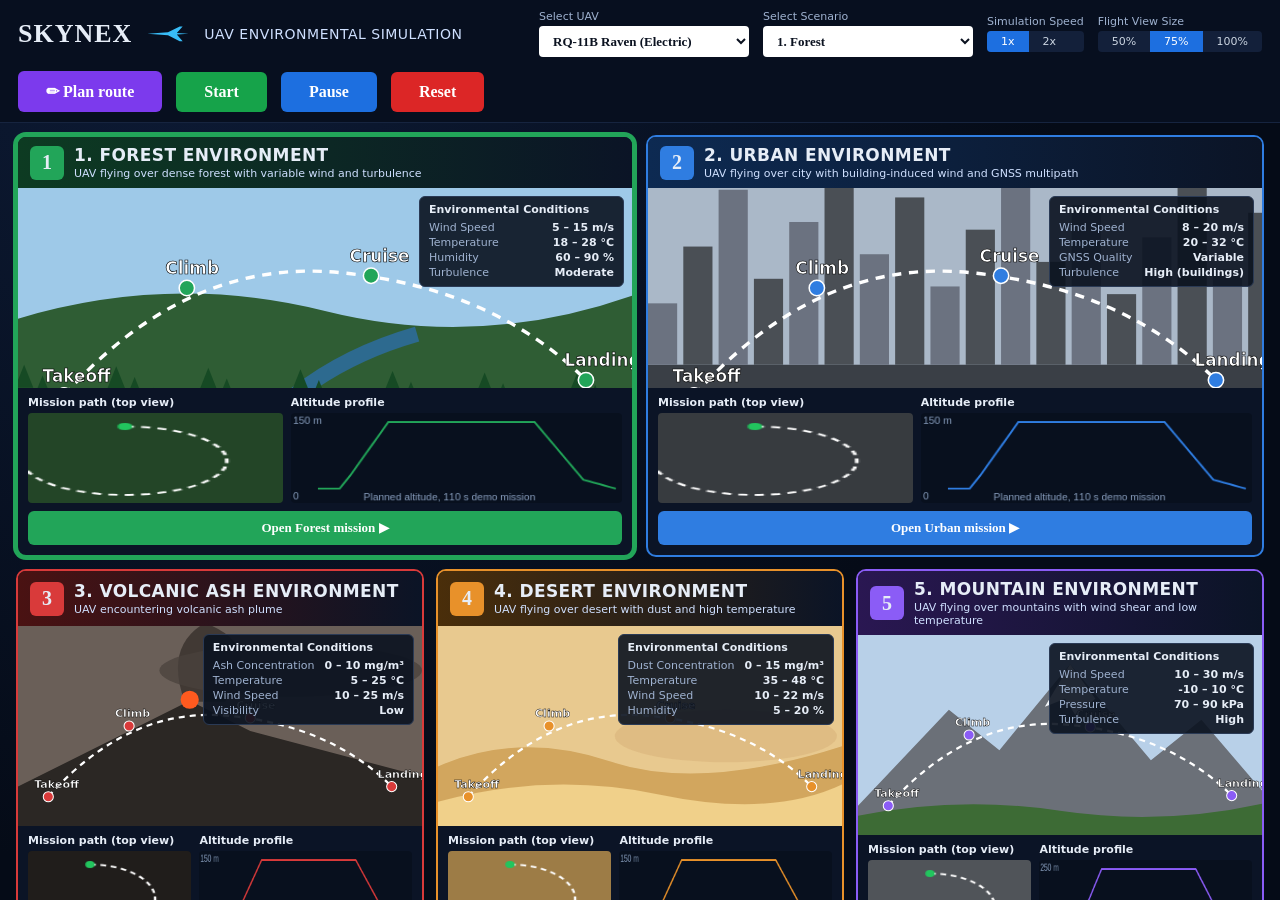
==== commit 15c37dfa: "Merge the complete build and restore the fixes it dropped The complete build added the link panel, m" ====
--- a/skynex-simulator-flightview.html
+++ b/skynex-simulator-flightview.html
@@ -1,5 +1,5 @@
 <!DOCTYPE html>
-<html lang="en"><head><meta charset="utf-8"><title>SKYNEX 3D Simulator</title>
+<html lang="en"><head><meta charset="utf-8"><meta name="theme-color" content="#050b17"><title>SKYNEX 3D Simulator</title>
 <meta name="viewport" content="width=device-width,initial-scale=1">
 <style>
 html,body{margin:0;height:100%;background:#050b17;overflow:hidden;font:12px 'Segoe UI',system-ui,sans-serif;color:#e6edf7}
@@ -62,6 +62,13 @@
 body.vs50 #centre,body.vs75 #centre{grid-template-rows:auto var(--vh) clamp(112px,17vh,150px) clamp(120px,20vh,185px);overflow-y:auto;overflow-x:hidden}
 body.vs100 #view{position:fixed;left:0;right:0;top:56px;bottom:0;z-index:25;border-radius:0;border:0}
 
+#lnk{color:#e6edf7}#alp{right:12px;top:64px;width:340px;max-height:70vh;overflow:auto;display:none}#alp button{background:#13203a;color:#e6edf7;border:1px solid #2a3a55;border-radius:6px;padding:6px;font:inherit;cursor:pointer}#alp .row{margin-top:6px}
+#alp .al{display:grid;grid-template-columns:64px 1fr;gap:6px;padding:3px 0;border-bottom:1px solid #16243f;font-size:11px}.crit{color:#f87171}.warn2{color:#fbbf24}
+#kb{position:fixed;inset:0;z-index:80;background:#050b17ee;display:none;place-items:center}#kb.show{display:grid}
+
+#view canvas{touch-action:none}#rte{position:fixed;inset:0;z-index:90;background:#050b17ee;display:none;place-items:center}#rte.show{display:grid}#rte button{background:#13203a;color:#e6edf7;border:1px solid #2a3a55;border-radius:6px;padding:8px;font:inherit;cursor:pointer}#rte .row{display:grid;grid-template-columns:1fr 1fr;gap:6px}
+
+
 /* narrower laptops / tablets: stack the columns instead of squeezing them */
 @media(max-width:1180px){
  #main{grid-template-columns:1fr;overflow-y:auto}
@@ -70,7 +77,7 @@
  #bot{grid-template-columns:1fr}
 }
 @media(max-width:1000px){
- header{gap:8px;padding:0 8px}
+ header{gap:8px;padding:0 8px;overflow-x:auto}
  .ttl{display:none}
  header>button{padding:8px 12px;font-size:13px}
  .hb b{font-size:14px}.hb small{display:none}
@@ -79,6 +86,7 @@
  #tel{font-size:11px;min-width:190px}
  #mm{width:110px;height:140px}
  #cmp{right:132px;width:84px;height:84px}#cpl{left:24px;top:24px;width:32px;height:32px}
+ #alp{width:min(320px,92vw)}
 }
 @media(max-width:720px){
  #left{grid-template-columns:1fr}#left .evp{grid-column:auto}
@@ -94,7 +102,7 @@
  <div id="live"><i></i><span id="livet">DEMO SIMULATION</span></div>
  <div class="hb"><small>Mission Time</small><b id="mtime">00:00:00</b></div>
  <div class="hb"><small>Simulation Speed</small><div class="seg"><button id="sp1" class="on">1x</button><button id="sp2">2x</button></div></div>
- <div class="hb"><small>Flight View Size</small><div class="seg"><button data-vs="50">50%</button><button data-vs="75">75%</button><button data-vs="100">100%</button></div></div><button id="bFull" class="rst" title="Browser full screen" aria-label="Browser full screen">⛶</button><button id="bLobby" class="rst" title="Back to the scenario lobby">◀ Scenarios</button><button id="bPause" class="pause" aria-label="Pause simulation">⏸ Pause</button><button id="bReset" class="rst" aria-label="Reset simulation">⟳ Reset</button><button id="bGear" class="rst" title="Data source, manual control, terrain loaders" aria-label="Options">⚙</button>
+ <div class="hb"><small>Flight View Size</small><div class="seg"><button data-vs="50">50%</button><button data-vs="75">75%</button><button data-vs="100">100%</button></div></div><div class="hb"><small>Link</small><b id="lnk" style="font-size:12px;font-weight:600">local</b></div><button id="bLog" class="rst" style="padding:10px 12px" title="Alert log and tools (L)" aria-label="Alert log and tools">📋</button><button id="bHelp" class="rst" style="padding:10px 12px" title="Keys (H)" aria-label="Keyboard shortcuts">?</button><button id="bFull" class="rst" title="Browser full screen" aria-label="Browser full screen">⛶</button><button id="bLobby" class="rst" title="Back to the scenario lobby">◀ Scenarios</button><button id="bPause" class="pause" aria-label="Pause simulation">⏸ Pause</button><button id="bReset" class="rst" aria-label="Reset simulation">⟳ Reset</button><button id="bGear" class="rst" title="Data source, manual control, terrain loaders" aria-label="Options">⚙</button>
 </header>
 <div id="main">
  <aside id="left">
@@ -118,7 +126,15 @@
 </div></div>
 <div id="lobby"><div id="lh"><div class="logo">SKYNEX</div><svg viewBox="0 0 60 24" width="44"><path d="M2 12L30 10L46 2L50 2L42 11L58 12L42 13L50 22L46 22L30 14Z" fill="#38bdf8"/></svg><div class="ttl">UAV ENVIRONMENTAL SIMULATION</div><div class="sp"></div>
 <label>Select UAV<select id="lac"><option value="EAGLE_EYE_MINI">Eagle Eye Mini (Petrol)</option><option value="RQ11B" selected>RQ-11B Raven (Electric)</option></select></label><label>Select Scenario<select id="lsc"></select></label>
-<label>Simulation Speed<div class="seg"><button id="lsp1" class="on">1x</button><button id="lsp2">2x</button></div></label><label>Flight View Size<div class="seg"><button data-vs="50">50%</button><button data-vs="75">75%</button><button data-vs="100">100%</button></div></label><button class="act g" id="lStart">Start</button><button class="act b" id="lPause">Pause</button><button class="act r" id="lReset">Reset</button></div><div id="grid"></div></div>
+<label>Simulation Speed<div class="seg"><button id="lsp1" class="on">1x</button><button id="lsp2">2x</button></div></label><label>Flight View Size<div class="seg"><button data-vs="50">50%</button><button data-vs="75">75%</button><button data-vs="100">100%</button></div></label><button class="act b" id="bRoute" style="background:#7c3aed">✏ Plan route</button><button class="act g" id="lStart">Start</button><button class="act b" id="lPause">Pause</button><button class="act r" id="lReset">Reset</button></div><div id="grid"></div></div>
+<div id="alp" class="box"><b>Alert log &amp; tools</b>
+<div class="row"><button id="tShot">📷 Screenshot</button><button id="tRep">📄 Mission report</button></div>
+<div class="row"><button id="tSave">💾 Save recording</button><button id="tLoad">📂 Load recording</button></div><input id="tFile" type="file" accept=".json" style="display:none">
+<div class="row"><button id="tSnd">🔕 Audio cues: off</button><button id="tClr">Clear log</button></div><div class="row"><button id="tUnit">Units: metric</button><button id="tPerf">Perf HUD: off</button></div><div id="alg"></div></div>
+<div id="scrub" class="box" style="left:50%;bottom:12px;transform:translateX(-50%);width:min(520px,80vw);display:none"><small id="scl"></small><input type="range" id="scr" min="0" max="1" value="0" style="width:100%"></div>
+<div id="perf" class="box" style="left:12px;bottom:12px;display:none;font:11px monospace"></div>
+<div id="rte"><div class="p" style="width:min(680px,94vw)"><h3>Plan a route <small>click to add waypoints (first click = takeoff, max 10)</small></h3><canvas id="rc" width="640" height="640" style="width:100%;background:#0b1426;border-radius:6px;cursor:crosshair"></canvas><div id="rinfo" style="margin:6px 0;color:#b6c4dc;font-size:12px"></div><div class="row"><button id="rUndo">Undo</button><button id="rClr">Clear</button></div><div class="row" style="margin-top:6px"><button id="rFly" style="background:#16a34a">Fly this route</button><button id="rClose">Close</button></div></div></div>
+<div id="kb"><div class="p" style="max-width:420px"><h3>Keyboard</h3><div class="sr"><span>1 / 2 / 3 / 4</span><b>Chase / FPV / Top / Free camera</b></div><div class="sr"><span>Mouse wheel</span><b>Zoom</b></div><div class="sr"><span>L</span><b>Alert log and tools</b></div><div class="sr"><span>H or ?</span><b>This help</b></div><div class="sr"><span>Drag a panel</span><b>Move it</b></div><small>Click anywhere to close</small></div></div>
 <div id="ctl" class="box">
  <b>SKYNEX 3D · Laptop 2</b>
  <input id="url" value="ws://192.168.1.10:8000/ws/3d-simulator" spellcheck="false">
@@ -3787,7 +3803,26 @@
 //# sourceMappingURL=geotiff.js.map
 
 </script>
-<script>window.SKYNEX_MODELS = {};</script>
+<script>
+// Pure helpers (no DOM): shared by the app and tests.html
+function sstep(a){a=Math.max(0,Math.min(1,a));return a*a*(3-2*a)}
+const hash=(i,j)=>{const n=Math.sin(i*127.1+j*311.7)*43758.5453;return n-Math.floor(n)};
+function vnoise(x,z){const i=Math.floor(x),j=Math.floor(z),fx=x-i,fz=z-j,u=fx*fx*(3-2*fx),v=fz*fz*(3-2*fz);
+ return hash(i,j)*(1-u)*(1-v)+hash(i+1,j)*u*(1-v)+hash(i,j+1)*(1-u)*v+hash(i+1,j+1)*u*v}
+function fbm(x,z,o){let a=.5,f=1,s=0,n=0;for(let k=0;k<o;k++){s+=a*vnoise(x*f,z*f);n+=a;a*=.5;f*=2}return s/n}
+const num=(v,lo,hi,d)=>typeof v==='number'&&Number.isFinite(v)?Math.min(hi,Math.max(lo,v)):d;
+const altAt=(t,ca)=>t<4?0:t<12?((t-4)/8<.5?0:((t-4)/8-.5)*60):t<26?30+(t-12)/14*(ca-30):t<80?ca:t<98?ca-(ca-20)*(t-80)/18:20*(1-(t-98)/12);
+const toXZo=(o,la,lo)=>({x:(lo-o.lon)*111320*Math.cos(o.lat*Math.PI/180),z:-(la-o.lat)*110574});
+const UNITS={imperial:false};
+function convUnit(v,u){if(!UNITS.imperial)return[v,u];switch(u){case 'm':return[v*3.28084,'ft'];case 'm/s':return[v*1.943844,'kt'];case '°C':return[v*9/5+32,'°F'];case 'km':return[v*.621371,'mi'];case 'L/h':return[v*.264172,'gal/h'];default:return[v,u]}}
+function uv(v,u,d){const r=convUnit(v,u);return r[0].toFixed(d)+' '+r[1]}
+const alertSeverity=c=>['ENGINE_OVERHEAT','LOW_BATTERY','LINK_LOSS'].includes(c)?'CRITICAL':'WARNING';
+const protocolOk=p=>typeof p!=='number'||p===1;
+function routeLen(p){let L=0;for(let i=1;i<p.length;i++)L+=Math.hypot(p[i].x-p[i-1].x,p[i].z-p[i-1].z);return L}
+function routePos(p,f){const L=routeLen(p);if(p.length<2||L<=0)return{x:p[0]?p[0].x:0,z:p[0]?p[0].z:0,hdg:90};let s=Math.max(0,Math.min(1,f))*L;
+ for(let i=1;i<p.length;i++){const dx=p[i].x-p[i-1].x,dz=p[i].z-p[i-1].z,l=Math.hypot(dx,dz);if(s<=l||i===p.length-1){const u=l?Math.min(1,s/l):0;return{x:p[i-1].x+dx*u,z:p[i-1].z+dz*u,hdg:((Math.atan2(dx,-dz)*180/Math.PI)+360)%360}}s-=l}}
+
+</script><script>window.SKYNEX_MODELS = {}; window.SKYNEX_STANDALONE = true;</script>
 <script>
 const $=id=>document.getElementById(id), rad=d=>d*Math.PI/180, VIS=3;
 // ---------- scenario table ----------
@@ -3799,11 +3834,10 @@
  MOUNTAIN:{sky:0xb8d0e8,vis:9000,g:0x6b7078,g2:0xf2f5f8,amp:300,haze:0xffffff,wind:18,temp:-4,turb:'HIGH'}
 };
 const S={sc:'FOREST',ac:'EAGLE'};
-function sstep(a){a=Math.max(0,Math.min(1,a));return a*a*(3-2*a)}
-const hash=(i,j)=>{const n=Math.sin(i*127.1+j*311.7)*43758.5453;return n-Math.floor(n)};
-function vnoise(x,z){const i=Math.floor(x),j=Math.floor(z),fx=x-i,fz=z-j,u=fx*fx*(3-2*fx),v=fz*fz*(3-2*fz);
- return hash(i,j)*(1-u)*(1-v)+hash(i+1,j)*u*(1-v)+hash(i,j+1)*(1-u)*v+hash(i+1,j+1)*u*v}
-function fbm(x,z,o){let a=.5,f=1,s=0,n=0;for(let k=0;k<o;k++){s+=a*vnoise(x*f,z*f);n+=a;a*=.5;f*=2}return s/n}
+
+
+
+
 let HM=null; // real DEM heightmap {d,w,h,amp} covering the 8 km x 8 km world
 function hmSample(x,z){const u=(x/8000+.5)*(HM.w-1),v=(z/8000+.5)*(HM.h-1);if(u<0||v<0||u>=HM.w-1||v>=HM.h-1)return 0;
  const i=u|0,j=v|0,fu=u-i,fv=v-j,g=(a,b)=>HM.d[b*HM.w+a];
@@ -3938,10 +3972,10 @@
 let org=null,last=0,everData=false,camSnap=true,qSnap=true,frozen=false,camMode='chase',az=.6,el=.3;
 const curQ=new THREE.Quaternion(),tq=new THREE.Quaternion(),eu=new THREE.Euler(),look=new THREE.Vector3(),rec=[],rep={on:false,i:0,pt:0,paused:false,fr:[]};
 const esc=s=>String(s).replace(/[&<>"']/g,c=>'&#'+c.charCodeAt(0)+';');
-const num=(v,lo,hi,d)=>typeof v==='number'&&Number.isFinite(v)?Math.min(hi,Math.max(lo,v)):d;
+
 const LIM={EAGLE:{p:35,r:60},RAVEN:{p:40,r:70}}; // aircraft-specific visual motion limits
 const ICON={ENGINE_OVERHEAT:'🔥',VIBRATION:'📳',LOW_BATTERY:'🔋',HIGH_TEMP:'🌡',DUST_EXPOSURE:'🌫',LINK_LOSS:'📡',GNSS_DEGRADED:'🛰'};
-const toXZ=(la,lo)=>({x:(lo-org.lon)*111320*Math.cos(org.lat*Math.PI/180),z:-(la-org.lat)*110574});
+const toXZ=(la,lo)=>toXZo(org,la,lo);
 let wpKey='',WPS=[];const wpG=new THREE.Group();scene.add(wpG);
 function setWaypoints(w){const k=JSON.stringify(w);if(k===wpKey)return;wpKey=k;
  while(wpG.children.length){const o=wpG.children.pop();o.geometry&&o.geometry.dispose()}
@@ -4007,15 +4041,15 @@
  else if(t<80){ph=t>=30&&t<72?'ENVIRONMENT':'CRUISE';alt=ca;v=22}
  else if(t<98){ph='DESCENT';alt=ca-(ca-20)*(t-80)/18;v=22}
  else{ph='LANDING';const u=(t-98)/12;alt=20*(1-u);v=22*(1-u)}
- dS+=v*dt;const Rr=420,u=dS/Rr,x=Rr*Math.sin(u),z=Rr*(1-Math.cos(u));
+ dS+=v*dt;const Rr=420,u=dS/Rr;let x=Rr*Math.sin(u),z=Rr*(1-Math.cos(u)),CH=null;if(CR){const q=routePos(CR,dS/DT);x=q.x;z=q.z;CH=q.hdg}
  const climb=(alt-dAlt)/dt;dAlt=alt;
  const bump=t>48&&t<72?Math.sin((t-48)/24*Math.PI):0,dust=sc==='DESERT'?bump:0,ash=sc==='ASH'?bump:0,la=12.97;
  ingest({seq:++dSeq,aircraft_id:E_?'EAGLE_EYE_MINI':'RQ11B',mission_id:'DEMO',scenario:sc,phase:ph,timestamp:new Date().toISOString(),
-  flight:{altitude_m:alt,airspeed_ms:v,heading_deg:(90+u*180/Math.PI)%360,pitch_deg:v>1?Math.asin(Math.max(-1,Math.min(1,climb/v)))*180/Math.PI:0,
-   roll_deg:v>1?Math.atan(v*v/(9.81*Rr))*180/Math.PI+Math.sin(t*1.3)*1.5:0,latitude:la-z/110574,longitude:77.59+x/(111320*Math.cos(rad(la)))},
+  flight:{altitude_m:alt,airspeed_ms:v,heading_deg:CH!=null?CH:(90+u*180/Math.PI)%360,pitch_deg:v>1?Math.asin(Math.max(-1,Math.min(1,climb/v)))*180/Math.PI:0,
+   roll_deg:CR?(v>1?bankFrom(CH,dt):0):(v>1?Math.atan(v*v/(9.81*Rr))*180/Math.PI+Math.sin(t*1.3)*1.5:0),latitude:la-z/110574,longitude:77.59+x/(111320*Math.cos(rad(la)))},
   propulsion:{[E_?'engine_rpm':'motor_rpm']:t<4?0:(E_?6200:5200)*(.4+.6*v/22),battery_voltage_v:16-t*.012,current_a:v?12.4+Math.sin(t)*.8:0,motor_temp_c:35+t*.12+(t>55&&t<68?14:0),fuel_pct:100-t*.35},
   environment:{humidity_pct:SCN[sc].hum,wind_speed_ms:c.wind,wind_dir_deg:270,temperature_c:c.temp,turbulence:c.turb,visibility_m:c.vis*(1-.85*Math.max(dust,ash)),dust,ash},
-  faults:demoFaults(t,E_,dust,ash),sensors:demoSens(dust,ash),mission:{time_s:t,state:ph,progress:Math.min(1,t/98),wp_index:Math.min(3,Math.floor(t/26)),waypoints:WP}});
+  faults:demoFaults(t,E_,dust,ash),sensors:demoSens(dust,ash),mission:{time_s:t,state:ph,progress:Math.min(1,t/98),wp_index:Math.min(3,Math.floor(t/26)),waypoints:CR?WPC:WP}});
 }
 // ---------- connection ----------
 let mode='demo',ws=null,demoTimer=setInterval(demoFrame,100),retry=null,wsState='—';
@@ -4023,8 +4057,9 @@
 function goDemo(){stopAll();mode='demo';wsState='—';demoTimer=setInterval(demoFrame,100);$('bDemo').className='on';$('bLive').className='';$('bMan').className=''}
 function goLive(){stopAll();mode='live';X.seq=-1;$('bLive').className='on';$('bDemo').className='';$('bMan').className='';everData=false;connect()}
 function connect(){if(mode!=='live')return;wsState='connecting';
+ X.seq=-1;X.drop=0;X.bad=0;last=performance.now(); // new socket = new stream: never carry the old seq watermark into a reconnect
  try{const u=$('url').value.trim(),tk=$('tok').value.trim();ws=new WebSocket(tk?u+(u.includes('?')?'&':'?')+'token='+encodeURIComponent(tk):u);}catch(e){wsState='bad URL';return}
- ws.onopen=()=>{wsState='connected';ws.send(JSON.stringify({type:'hello',client:'skynex-3d',protocol:1}))};ws.onmessage=ev=>{try{ingest(JSON.parse(ev.data))}catch(e){console.warn('bad frame',e)}};
+ ws.onopen=()=>{wsState='connected';ws.send(JSON.stringify({type:'hello',client:'skynex-3d',protocol:1}))};ws.onmessage=onWsMsg;
  ws.onerror=()=>{};ws.onclose=()=>{wsState='disconnected — retrying';retry=setTimeout(connect,2000)}}
 $('bLive').onclick=goLive;$('bDemo').onclick=goDemo;
 $('ac').onchange=()=>mode!=='live'&&setAircraft($('ac').value==='RQ11B'?'RAVEN':'EAGLE');
@@ -4178,7 +4213,7 @@
  g.fillStyle='#fff';g.beginPath();g.moveTo(xx(X.dist)+9,yy(cur.alt));g.lineTo(xx(X.dist)-7,yy(cur.alt)-6);g.lineTo(xx(X.dist)-7,yy(cur.alt)+6);g.fill();if(X.phase==='LANDING')g.fillText('🏁',xx(X.dist)+4,yy(cur.alt)-8)}
 const RT=new THREE.WebGLRenderTarget(320,180,{encoding:THREE.sRGBEncoding}),topCam=new THREE.PerspectiveCamera(50,320/180,1,14000),pxb=new Uint8Array(320*180*4),tctx=$('cvTop').getContext('2d'),tim=tctx.createImageData(320,180);
 let tvT=0;
-function topView(dt){ // GPU render + 320x180 pixel readback: throttle to ~8 fps and skip while the panel is scrolled out of view
+function topView(dt){ // GPU render + 320x180 pixel readback: throttle to ~8 fps, and skip while the panel is scrolled out of view
  tvT+=dt;const r=$('cvTop').getBoundingClientRect();if(tvT<.12||r.bottom<0||r.top>innerHeight||r.right<0||r.left>innerWidth)return;tvT=0;
  topCam.position.set(cur.x,uav.position.y+260,cur.z+.01);topCam.up.set(0,0,-1);topCam.lookAt(uav.position);
  R.setRenderTarget(RT);R.render(scene,topCam);R.setRenderTarget(null);R.readRenderTargetPixels(RT,0,0,320,180,pxb);
@@ -4203,14 +4238,14 @@
  const si=STI[X.phase]??-1,sl=['Takeoff','Climb',sn.z+' Flight','Cruise','Descent','Landing'];
  $('steps').innerHTML=sl.map((t,i)=>`<div class="stp ${i<si?'done':i===si?'cur':''}">${t}<i></i></div>`).join('');
  const vis=E.vis>=1000?(E.vis/1000).toFixed(1)+' km':E.vis.toFixed(0)+' m',dn=Math.max(E.dust,E.ash);
- const er=[['🌡','Temperature',`${sv('temp',E.temp.toFixed(0))} °C`],['💨','Wind Speed',`${sv('ws',E.ws.toFixed(0))} m/s`],['🧭','Wind Direction',`${sv('wd',E.wd.toFixed(0))}° (${cardinal(E.wd)})`],
+ const er=[['🌡','Temperature',`${sv('temp',uv(E.temp,'°C',0))}`],['💨','Wind Speed',`${sv('ws',uv(E.ws,'m/s',0))}`],['🧭','Wind Direction',`${sv('wd',E.wd.toFixed(0))}° (${cardinal(E.wd)})`],
   ['💧','Humidity',E.hum==null?'—':E.hum.toFixed(0)+' %'],['〰️','Turbulence',cap(E.turb)],['👁','Visibility',vis]];
  if(S.sc==='ASH'||S.sc==='DESERT'){er.push(['🌫',S.sc==='ASH'?'Ash conc.':'Dust conc.',(dn*100).toFixed(0)+' %'],['📟','Sensor contam. (reported)',X.sens==null?'n/a':X.sens.toFixed(0)+' %'])}
  $('env').innerHTML=er.map(r=>`<div class="er"><span>${r[0]}</span><span>${r[1]}</span><b>${r[2]}</b></div>`).join('');
  const nm=['Mission started','Takeoff completed','Climb to mission altitude',`Entered ${sn.z.toLowerCase()} area`,`Executing ${sn.z.toLowerCase()} mission`,'Cruise','Descent','Landing'];
  $('evl').innerHTML=nm.map((n,i)=>`<div class="evr ${i<evCur?'done':i===evCur?'cur':''}"><i></i><span>${EV[i]!=null?fmt(EV[i]):'--:--'}</span><b>${n}</b></div>`).join('')+FEV.slice(-5).map(f=>`<div class="evr cur"><i></i><span>${fmt(f.t)}</span><b>⚠ ${f.m}</b></div>`).join('');
- const la=X.lat,lo=X.lon;$('tel').innerHTML=`<div><span>Altitude</span><b>${sv('alt',cur.alt.toFixed(0))} m</b></div><div><span>Airspeed</span><b>${sv('speed',X.speed.toFixed(1))} m/s</b></div><div><span>Vertical Speed</span><b>${vsp.toFixed(1)} m/s</b></div><div><span>Position</span><b>${Math.abs(la).toFixed(4)} ${la<0?'S':'N'}, ${Math.abs(lo).toFixed(4)} ${lo<0?'W':'E'}</b></div><div><span>Heading</span><b>${sv('hdg',String(Math.round(cur.hdg)%360).padStart(3,'0'))}°</b></div>${mode==='manual'?'<div><small class="st">drag underlined values left/right</small></div>':''}`;
- const cs=cells(),hk=['a','b','c','spd','alt','pit','rol'];cs.forEach((c,i)=>{$('ti'+i).textContent=c.i;$('tl'+i).textContent=c.l;$('tv'+i).textContent=Number.isFinite(c.v)&&c.v!==null?c.v.toFixed(c.d)+' '+c.u:'n/a';chart($('tg'+i),HS[hk[i]],c.c)});
+ const la=X.lat,lo=X.lon;$('tel').innerHTML=`<div><span>Altitude</span><b>${sv('alt',uv(cur.alt,'m',0))}</b></div><div><span>Airspeed</span><b>${sv('speed',uv(X.speed,'m/s',1))}</b></div><div><span>Vertical Speed</span><b>${uv(vsp,'m/s',1)}</b></div><div><span>Position</span><b>${Math.abs(la).toFixed(4)} ${la<0?'S':'N'}, ${Math.abs(lo).toFixed(4)} ${lo<0?'W':'E'}</b></div><div><span>Heading</span><b>${sv('hdg',String(Math.round(cur.hdg)%360).padStart(3,'0'))}°</b></div>${mode==='manual'?'<div><small class="st">drag underlined values left/right</small></div>':''}`;
+ const cs=cells(),hk=['a','b','c','spd','alt','pit','rol'];cs.forEach((c,i)=>{$('ti'+i).textContent=c.i;$('tl'+i).textContent=c.l;$('tv'+i).textContent=Number.isFinite(c.v)&&c.v!==null?uv(c.v,c.u,c.d):'n/a';chart($('tg'+i),HS[hk[i]],c.c)});
  minimap();sideView();topView(dt);
  $('fl').innerHTML='<b>Aircraft health (from Laptop 1)</b><br>'+(X.list.length?X.list.map(q=>`<span class="off">${ICON[q.code]||'⚠'} ${q.message}</span>`).join('<br>'):'<span class="ok">No faults reported</span>')+`<br><small>${srcText()} · ${X.drop}/${X.bad} rejected</small>`;
  $('stale').style.display=stale?'block':'none';$('warn').style.display=X.anom?'block':'none';$('warn').textContent='⚠ '+(X.anom||'');
@@ -4248,7 +4283,7 @@
  if(camMode!=='top')cam.position.y=Math.max(cam.position.y,H(cam.position.x,cam.position.z)+3);cam.lookAt(look);
  const th=($('tod').value-6)/12*Math.PI,sy=Math.max(.05,Math.sin(th)),sd=new THREE.Vector3(Math.cos(th),Math.max(.12,sy),-.3).normalize();
  sun.position.copy(uav.position).addScaledVector(sd,1500);sun.target.position.copy(uav.position);sun.intensity=(.25+.9*sy)*wx.dim;sun.color.setHSL(.1,(1-sy)*.6,.92);sky.material.uniforms.sunDir.value.copy(sd);sky.material.uniforms.dim.value=.4+.6*wx.dim;
- sky.position.copy(cam.position);R.render(scene,cam);
+ sky.position.copy(cam.position);R.render(scene,cam);PERF.c=R.info.render.calls;PERF.t=R.info.render.triangles;if(SHOT){const cb=SHOT;SHOT=null;cb(R.domElement.toDataURL('image/png'))}
  hudT+=dt;updateUI(now,dt,stale,dens0);
 }
 fit();resetHist();setScenario('FOREST');setAircraft('EAGLE');requestAnimationFrame(loop);
@@ -4266,7 +4301,7 @@
  if(k==='DESERT')o+=`<path d="M0 140 Q80 105 170 135 T400 120 V200 H0Z" fill="${C[1]}"/><path d="M0 175 Q110 145 220 168 T400 158 V200 H0Z" fill="${C[2]}"/><ellipse cx="285" cy="110" rx="110" ry="26" fill="#d9b27a" opacity=".55"/>`;
  if(k==='MOUNTAIN')o+=`<path d="M0 170 L90 75 L140 115 L210 30 L290 125 L340 85 L400 155 V200 H0Z" fill="${C[1]}"/><path d="M210 30 L185 72 L205 64 L215 80 L235 64Z" fill="${C[2]}"/><path d="M0 180 Q100 160 200 175 T400 168 V200 H0Z" fill="#3d6b35"/>`;
  return o+`<path d="M30 170 Q110 80 210 90 T370 160" stroke="#fff" stroke-width="2.2" stroke-dasharray="6 5" fill="none"/>`+[[30,170,'Takeoff'],[110,100,'Climb'],[230,92,'Cruise'],[370,160,'Landing']].map(([x,y,t])=>`<circle cx="${x}" cy="${y}" r="5" fill="${c}" stroke="#fff"/><text x="${x-14}" y="${y-9}" fill="#fff" font-size="11" font-weight="700" stroke="#000" stroke-width=".4">${t}</text>`).join('')+`</svg>`}
-const altAt=(t,ca)=>t<4?0:t<12?((t-4)/8<.5?0:((t-4)/8-.5)*60):t<26?30+(t-12)/14*(ca-30):t<80?ca:t<98?ca-(ca-20)*(t-80)/18:20*(1-(t-98)/12);
+
 function drawCard(el,k,c){const ca=SC[k].amp>200?250:150,a=el.querySelector('[data-a]'),p=el.querySelector('[data-p]');
  {const W=a.width=320,Hh=a.height=100,g=a.getContext('2d');g.fillStyle='#8aa0c0';g.font='10px sans-serif';g.fillText(ca+' m',2,12);g.fillText('0',2,Hh-4);g.fillText('Planned altitude, 110 s demo mission',70,Hh-3);g.strokeStyle=c;g.lineWidth=2;g.beginPath();for(let t=0;t<=110;t+=2){const x=26+t/110*(W-32),y=10+(1-altAt(t,ca)/ca)*(Hh-26);t?g.lineTo(x,y):g.moveTo(x,y)}g.stroke()}
  {const W=p.width=140,Hh=p.height=100,g=p.getContext('2d');g.fillStyle='#'+new THREE.Color(SC[k].g).multiplyScalar(.75).getHexString();g.fillRect(0,0,W,Hh);g.setLineDash([5,4]);g.strokeStyle='#fff';g.lineWidth=2;g.beginPath();for(let u=0;u<=4.5;u+=.1){const x=W/2+(Math.sin(u)*.5-.15)*W*.8,y=Hh*.15+(1-Math.cos(u))*Hh*.38;u?g.lineTo(x,y):g.moveTo(x,y)}g.stroke();g.fillStyle='#22c55e';g.beginPath();g.arc(W/2-W*.12,Hh*.15,4,0,7);g.fill()}}
@@ -4274,8 +4309,7 @@
  $('grid').innerHTML=CARDS.map(([k,t,d,c,rows],i)=>`<div class="cd" data-k="${k}" style="--c:${c[0]};--c2:${c[1]}"><div class="ch"><div class="cn">${i+1}</div><div><b>${i+1}. ${t.toUpperCase()} ENVIRONMENT</b><small>${d}</small></div></div><div class="ca">${art(k,c[0])}<div class="cc"><h4>Environmental Conditions</h4>${rows.map(r=>`<div><span>${r[0]}</span><b>${r[1]}</b></div>`).join('')}</div></div><div class="cb"><div><h5>Mission path (top view)</h5><canvas data-p></canvas></div><div><h5>Altitude profile</h5><canvas data-a></canvas></div></div><button class="open">Open ${t} mission ▶</button></div>`).join('');
  document.querySelectorAll('#grid .cd').forEach(el=>{const k=el.dataset.k,c=CARDS.find(q=>q[0]===k)[3][0];drawCard(el,k,c);el.onclick=()=>{$('lsc').value=k;mark()};el.querySelector('.open').onclick=e=>{e.stopPropagation();enter(k)}});mark()}
 const mark=()=>document.querySelectorAll('#grid .cd').forEach(el=>el.classList.toggle('sel',el.dataset.k===$('lsc').value));
-function enter(k){$('ac').value=$('lac').value;$('ac').onchange();$('sc').value=k;$('sc').onchange();frozen=false;doReset();$('lobby').classList.remove('show');
- try{localStorage.setItem('skynexSel',JSON.stringify({k,ac:$('lac').value}))}catch(e){}}
+function enter(k){if(!window.__fly)CR=null;window.__fly=false;$('ac').value=$('lac').value;$('ac').onchange();$('sc').value=k;$('sc').onchange();frozen=false;doReset();$('lobby').classList.remove('show')}
 const syncSp=()=>{$('lsp1').className=simSpeed===1?'on':'';$('lsp2').className=simSpeed===2?'on':''};
 $('lStart').onclick=()=>enter($('lsc').value);$('lPause').onclick=()=>$('bPause').click();$('lReset').onclick=()=>doReset();$('lsc').onchange=mark;
 $('lsp1').onclick=()=>{setSp(1);syncSp()};$('lsp2').onclick=()=>{setSp(2);syncSp()};$('bLobby').onclick=()=>$('lobby').classList.add('show');
@@ -4284,10 +4318,83 @@
 function setVS(v){if(![50,75,100].includes(v))v=75;VS=v;document.body.classList.remove('vs50','vs75','vs100');document.body.classList.add('vs'+v);document.querySelectorAll('[data-vs]').forEach(b=>b.classList.toggle('on',+b.dataset.vs===v));try{localStorage.setItem('skynexVS',v)}catch(e){}setTimeout(fit,50)}
 document.querySelectorAll('[data-vs]').forEach(b=>b.onclick=()=>setVS(+b.dataset.vs));setVS(VS);
 $('bFull').onclick=()=>{try{document.fullscreenElement?document.exitFullscreen():document.documentElement.requestFullscreen()}catch(e){}};
+
+// ---------- link health, schema check ----------
+const L={rtt:null,n:0,fps:0,t:performance.now(),schema:null};
+function onWsMsg(ev){let d;try{d=JSON.parse(ev.data)}catch(e){X.bad++;return}
+ if(d&&d.type==='pong'){if(typeof d.t==='number')L.rtt=Date.now()-d.t;return}
+ if(d&&!protocolOk(d.protocol)){L.schema=d.protocol;X.bad++;return}
+ if(d&&d.flight)L.n++;
+ try{ingest(d)}catch(e){console.warn('bad frame',e)}}
+setInterval(()=>{const n=performance.now(),dt=(n-L.t)/1000;if(dt>=1){L.fps=L.n/dt;L.n=0;L.t=n}let s;
+ if(mode==='live'){const age=everData?((n-last)/1000).toFixed(1)+' s':'-';s=(L.schema!=null?'<span class="off">SCHEMA MISMATCH (protocol '+L.schema+', expected 1)</span> · ':'')+`RTT ${L.rtt==null?'-':L.rtt+' ms'} · ${L.fps.toFixed(1)} fr/s · drop ${X.drop} · bad ${X.bad} · last ${age}`}else s='local '+mode;$('lnk').innerHTML=s},500);
+// ---------- persisted alert log + audio cues + peaks ----------
+const AL=[],act=new Set(),PK={alt:0,spd:0,wind:0,dust:0,ash:0,tmax:-1e9,tmin:1e9,mt:0},CRIT=new Set(['ENGINE_OVERHEAT','LOW_BATTERY','LINK_LOSS']);let sndOn=false,AC_=null,SHOT=null;
+function beep(sev){if(!sndOn)return;try{AC_=AC_||new(window.AudioContext||window.webkitAudioContext)();const o=AC_.createOscillator(),g=AC_.createGain();o.frequency.value=sev==='CRITICAL'?1100:660;g.gain.value=.08;o.connect(g);g.connect(AC_.destination);o.start();o.stop(AC_.currentTime+.18)}catch(e){}}
+function renderAL(msg){$('alg').innerHTML=(msg?'<div class="warn2">'+esc(msg)+'</div>':'')+(AL.slice(-60).reverse().map(a=>`<div class="al"><span>${a.w}</span><span class="${a.sev==='CRITICAL'?'crit':'warn2'}">${a.sev} · ${a.msg} <small>(t=${fmt(a.mt)}, ${a.sc})</small></span></div>`).join('')||'<small>No alerts yet</small>')}
+function alertScan(m){if(m.__rep||!m.flight)return;PK.alt=Math.max(PK.alt,cur.alt);PK.spd=Math.max(PK.spd,X.speed);PK.wind=Math.max(PK.wind,E.ws);PK.dust=Math.max(PK.dust,E.dust*100);PK.ash=Math.max(PK.ash,E.ash*100);PK.tmax=Math.max(PK.tmax,E.temp);PK.tmin=Math.min(PK.tmin,E.temp);PK.mt=Math.max(PK.mt,X.mt);
+ const now=new Set(X.list.map(q=>q.code));X.list.forEach(q=>{if(!act.has(q.code)){act.add(q.code);const sev=alertSeverity(q.code);AL.push({w:new Date().toLocaleTimeString(),mt:X.mt,code:q.code,msg:q.message,sev,sc:S.sc});beep(sev);renderAL()}});
+ [...act].forEach(c=>{if(!now.has(c))act.delete(c)})}
+{const _i=ingest;ingest=function(m){_i(m);try{alertScan(m)}catch(e){}}}
+renderAL();
+$('tSnd').onclick=()=>{sndOn=!sndOn;$('tSnd').textContent=sndOn?'🔔 Audio cues: on':'🔕 Audio cues: off';if(sndOn)beep('WARNING')};
+$('tClr').onclick=()=>{AL.length=0;act.clear();renderAL()};
+const togglePanel=()=>{$('alp').style.display=$('alp').style.display==='block'?'none':'block'};$('bLog').onclick=togglePanel;$('bHelp').onclick=()=>$('kb').classList.add('show');$('kb').onclick=()=>$('kb').classList.remove('show');
+addEventListener('keydown',e=>{if(/INPUT|SELECT|TEXTAREA/.test(e.target.tagName))return;if(e.key==='?'||e.key==='h')$('kb').classList.toggle('show');if(e.key==='l')togglePanel()});
+// ---------- screenshot, report, recording save/load, replay scrubber ----------
+function dl(name,b){const a=document.createElement('a');a.href=typeof b==='string'?b:URL.createObjectURL(b);a.download=name;document.body.appendChild(a);a.click();a.remove()}
+$('tShot').onclick=()=>{SHOT=u=>dl('skynex-view.png',u)};
+$('tRep').onclick=()=>{SHOT=img=>{const P=PF.length?PF:[{x:0,z:0,d:0,alt:0}],xs=P.map(p=>p.x),zs=P.map(p=>p.z),x0=Math.min(...xs),z0=Math.min(...zs),sc=Math.min(320/Math.max(50,Math.max(...xs)-x0),260/Math.max(50,Math.max(...zs)-z0)),
+ route=P.map((p,i)=>(i?'L':'M')+(20+(p.x-x0)*sc).toFixed(1)+' '+(20+(p.z-z0)*sc).toFixed(1)).join(''),dm=Math.max(1,P[P.length-1].d),am=Math.max(50,...P.map(p=>p.alt)),alt=P.map((p,i)=>(i?'L':'M')+(40+p.d/dm*460).toFixed(1)+' '+(10+(1-p.alt/am)*170).toFixed(1)).join('');
+ const src=mode==='demo'?'DEMO SIMULATION: built-in generator, not measured data':mode==='live'?'LIVE feed from the simulator link':'MANUAL control (slider inputs)',sn=SCN[S.sc];
+ const faults=AL.map(a=>`<tr><td>${a.w}</td><td>${fmt(a.mt)}</td><td>${a.sev}</td><td>${a.msg}</td></tr>`).join('')||'<tr><td colspan="4">No alerts raised</td></tr>';
+ const doc=`<!doctype html><meta charset="utf-8"><title>SKYNEX mission report</title><style>body{font:14px/1.5 Segoe UI,sans-serif;max-width:900px;margin:24px auto;color:#14172a;padding:0 16px}h1{margin:0}table{border-collapse:collapse;width:100%}td,th{border:1px solid #d9dcea;padding:4px 8px;text-align:left}.g{display:grid;grid-template-columns:1fr 1fr;gap:12px}svg{background:#f4f5fa;border:1px solid #d9dcea;width:100%}img{width:100%;border:1px solid #d9dcea}small{color:#5d647c}</style>
+<h1>SKYNEX mission report</h1><p><b>${sn.n}</b> · ${esc(AC_SPEC[S.ac].name)} · generated ${new Date().toLocaleString()}<br><small>Data source: ${src}</small></p>
+<table><tr><th>Mission time</th><th>Distance</th><th>Peak altitude</th><th>Peak airspeed</th><th>Peak wind</th><th>Temp range</th><th>Peak dust / ash</th></tr><tr><td>${fmt(PK.mt)}</td><td>${(X.dist/1000).toFixed(2)} km</td><td>${PK.alt.toFixed(0)} m</td><td>${PK.spd.toFixed(1)} m/s</td><td>${PK.wind.toFixed(1)} m/s</td><td>${PK.tmin.toFixed(0)} to ${PK.tmax.toFixed(0)} °C</td><td>${PK.dust.toFixed(0)} / ${PK.ash.toFixed(0)} % (visual)</td></tr></table>
+<div class="g"><div><h3>Route (top view)</h3><svg viewBox="0 0 360 300"><path d="${route}" fill="none" stroke="#1d6fe0" stroke-width="2"/></svg></div><div><h3>Altitude profile</h3><svg viewBox="0 0 520 190"><path d="${alt}" fill="none" stroke="#7c3aed" stroke-width="2"/></svg><small>peak ${am.toFixed(0)} m over ${(dm/1000).toFixed(2)} km</small></div></div>
+<h3>Alert timeline</h3><table><tr><th>Clock</th><th>Mission time</th><th>Severity</th><th>Message</th></tr>${faults}</table><h3>3D view at export</h3><img src="${img}" alt="3D view">
+<p><small>Ground speed follows the mission timeline; a custom route stretches the ground track. Synthetic demo data unless the source above says LIVE.</small></p>
+</body></html>`;
+ dl('skynex-mission-report.html',new Blob([doc],{type:'text/html'}))}};
+$('tSave').onclick=()=>{if(rec.length<20){renderAL('Nothing to save yet: run a mission first.');return}dl('skynex-recording.json',new Blob([JSON.stringify({version:1,frames:rec.map(r=>({t:r.t,m:r.m}))})],{type:'application/json'}))};
+$('tLoad').onclick=()=>$('tFile').click();
+$('tFile').onchange=async e=>{const f=e.target.files[0];e.target.value='';if(!f)return;try{const j=JSON.parse(await f.text()),fr=(j.frames||[]).filter(r=>r&&typeof r.t==='number'&&r.m&&r.m.flight);if(fr.length<20)throw new Error('needs at least 20 valid frames');rec.length=0;rec.push(...fr);rep.on=false;$('bRec').click();renderAL('Recording loaded: '+fr.length+' frames. Replaying.')}catch(er){renderAL('Could not load recording: '+er.message)}};
+let scrDrag=false;$('scr').onpointerdown=()=>scrDrag=true;addEventListener('pointerup',()=>scrDrag=false);
+$('scr').oninput=e=>{const v=+e.target.value;if(!rep.on||!rep.fr[v])return;rep.i=v;rep.pt=(rep.fr[v].t-rep.fr[0].t)/1000;rep.paused=true;clearTrail();ingest(Object.assign({__rep:1},rep.fr[v].m))};
+setInterval(()=>{$('scrub').style.display=rep.on?'block':'none';if(rep.on&&rep.fr.length){$('scr').max=rep.fr.length-1;if(!scrDrag)$('scr').value=rep.i;$('scl').textContent='Replay frame '+rep.i+' / '+(rep.fr.length-1)}},250);
+
+// ---------- custom demo route ----------
+let CR=null,WPC=null,pH=null,draft=[];const DT=2112,SPAN=4000; // DT = ground distance the 110 s demo profile covers (m)
+function bankFrom(hd,dt){const d=pH==null?0:wrap(hd-pH)/Math.max(dt,.01);pH=hd;return Math.max(-30,Math.min(30,Math.atan(22*rad(d)/9.81)*180/Math.PI))}
+function drawRte(){const c=$('rc'),g=c.getContext('2d'),W=c.width;g.clearRect(0,0,W,W);g.strokeStyle='#1e2d47';for(let i=0;i<=8;i++){g.beginPath();g.moveTo(i*W/8,0);g.lineTo(i*W/8,W);g.moveTo(0,i*W/8);g.lineTo(W,i*W/8);g.stroke()}
+ g.fillStyle='#8aa0c0';g.font='12px sans-serif';g.fillText('4 km x 4 km, north up',8,16);g.strokeStyle='#fff';g.lineWidth=2;g.setLineDash([6,5]);g.beginPath();
+ draft.forEach((p,i)=>{const x=(p.x/SPAN+.5)*W,y=(p.z/SPAN+.5)*W;i?g.lineTo(x,y):g.moveTo(x,y)});g.stroke();g.setLineDash([]);
+ draft.forEach((p,i)=>{g.fillStyle=i?'#facc15':'#22c55e';g.beginPath();g.arc((p.x/SPAN+.5)*W,(p.z/SPAN+.5)*W,6,0,7);g.fill()});
+ const L=routeLen(draft);$('rinfo').textContent=`${draft.length} waypoints · ${(L/1000).toFixed(2)} km. The demo mission covers about 2.1 km in 110 s; other lengths stretch the ground track, so ground speed will not match the airspeed readout.`}
+$('bRoute').onclick=()=>{draft=[];$('rte').classList.add('show');drawRte()};$('rClose').onclick=()=>$('rte').classList.remove('show');
+$('rc').onclick=e=>{if(draft.length>=10)return;const r=$('rc').getBoundingClientRect();draft.push({x:((e.clientX-r.left)/r.width-.5)*SPAN,z:((e.clientY-r.top)/r.height-.5)*SPAN});drawRte()};
+$('rUndo').onclick=()=>{draft.pop();drawRte()};$('rClr').onclick=()=>{draft=[];drawRte()};
+$('rFly').onclick=()=>{if(draft.length<2||routeLen(draft)<100){$('rinfo').textContent='Add at least 2 waypoints, 100 m or more apart.';return}
+ CR=draft.map(p=>({x:p.x-draft[0].x,z:p.z-draft[0].z}));WPC=CR.map(p=>({latitude:12.97-p.z/110574,longitude:77.59+p.x/(111320*Math.cos(rad(12.97))),altitude_m:200}));pH=null;window.__fly=true;$('rte').classList.remove('show');enter($('lsc').value)};
+// ---------- units, performance HUD ----------
+try{UNITS.imperial=localStorage.getItem('skynexUnits')==='imperial'}catch(e){}
+const syncU=()=>{$('tUnit').textContent='Units: '+(UNITS.imperial?'imperial (ft, kt, °F)':'metric')};syncU();
+$('tUnit').onclick=()=>{UNITS.imperial=!UNITS.imperial;syncU();try{localStorage.setItem('skynexUnits',UNITS.imperial?'imperial':'metric')}catch(e){}};
+const PERF={c:0,t:0},CACHE={hit:0};let perfOn=false;
+$('tPerf').onclick=()=>{perfOn=!perfOn;$('perf').style.display=perfOn?'block':'none';$('tPerf').textContent='Perf HUD: '+(perfOn?'on':'off')};
+setInterval(()=>{if(perfOn)$('perf').innerHTML=`fps ${(1/fpsA).toFixed(0)} · draw calls ${PERF.c} · triangles ${PERF.t} · quality ${quality} · pixel ratio ${pr.toFixed(2)} · cache hits ${CACHE.hit}`},500);
+// ---------- IndexedDB cache for DEM and OSM downloads (30 days) ----------
+if(window.indexedDB){const of=window.fetch.bind(window),idb=()=>new Promise((res,rej)=>{const r=indexedDB.open('skynex-cache',1);r.onupgradeneeded=()=>r.result.createObjectStore('c');r.onsuccess=()=>res(r.result);r.onerror=()=>rej(r.error)});
+ const get=async k=>{const d=await idb();return new Promise(r=>{const q=d.transaction('c').objectStore('c').get(k);q.onsuccess=()=>r(q.result);q.onerror=()=>r(null)})},put=async(k,v)=>{const d=await idb();d.transaction('c','readwrite').objectStore('c').put(v,k)};
+ window.fetch=async(u,o)=>{const url=String(u);if(!/open-meteo\.com\/v1\/elevation|overpass-api\.de/.test(url))return of(u,o);const k=url+(o&&o.body?'|'+o.body:'');
+  try{const c=await get(k);if(c&&Date.now()-c.t<2592e6){CACHE.hit++;return new Response(c.b,{status:200,headers:{'Content-Type':'application/json'}})}}catch(e){}
+  const r=await of(u,o);if(r.ok)try{await put(k,{t:Date.now(),b:await r.clone().text()})}catch(e){}return r}}
+// ---------- touch: pinch to zoom (one finger drags / orbits) ----------
+{const pts=new Map();let d0=0;const el=R.domElement,dist=()=>{const[a,b]=[...pts.values()];return Math.hypot(a.clientX-b.clientX,a.clientY-b.clientY)};
+ el.addEventListener('pointerdown',e=>{pts.set(e.pointerId,e);if(pts.size===2){d0=dist();drag=null}});
+ el.addEventListener('pointermove',e=>{if(!pts.has(e.pointerId))return;pts.set(e.pointerId,e);if(pts.size===2){drag=null;const d=dist();if(d0>0&&d>0){camDist=Math.max(10,Math.min(150,camDist*d0/d));d0=d}}});
+ const up=e=>{pts.delete(e.pointerId);if(pts.size<2)d0=0};el.addEventListener('pointerup',up);el.addEventListener('pointercancel',up)}
+if('serviceWorker' in navigator&&/^https?:/.test(location.protocol))!window.SKYNEX_STANDALONE&&navigator.serviceWorker.register('sw.js').catch(()=>{});
 buildLobby();$('lobby').classList.add('show');
-try{const p=JSON.parse(localStorage.getItem('skynexSel')||'null'); // remember the last UAV + scenario picked in the lobby
- if(p&&[...$('lac').options].some(o=>o.value===p.ac))$('lac').value=p.ac;
- if(p&&$('lsc').querySelector('option[value="'+p.k+'"]'))$('lsc').value=p.k;
- mark()}catch(e){}
 
 </script></body></html>
